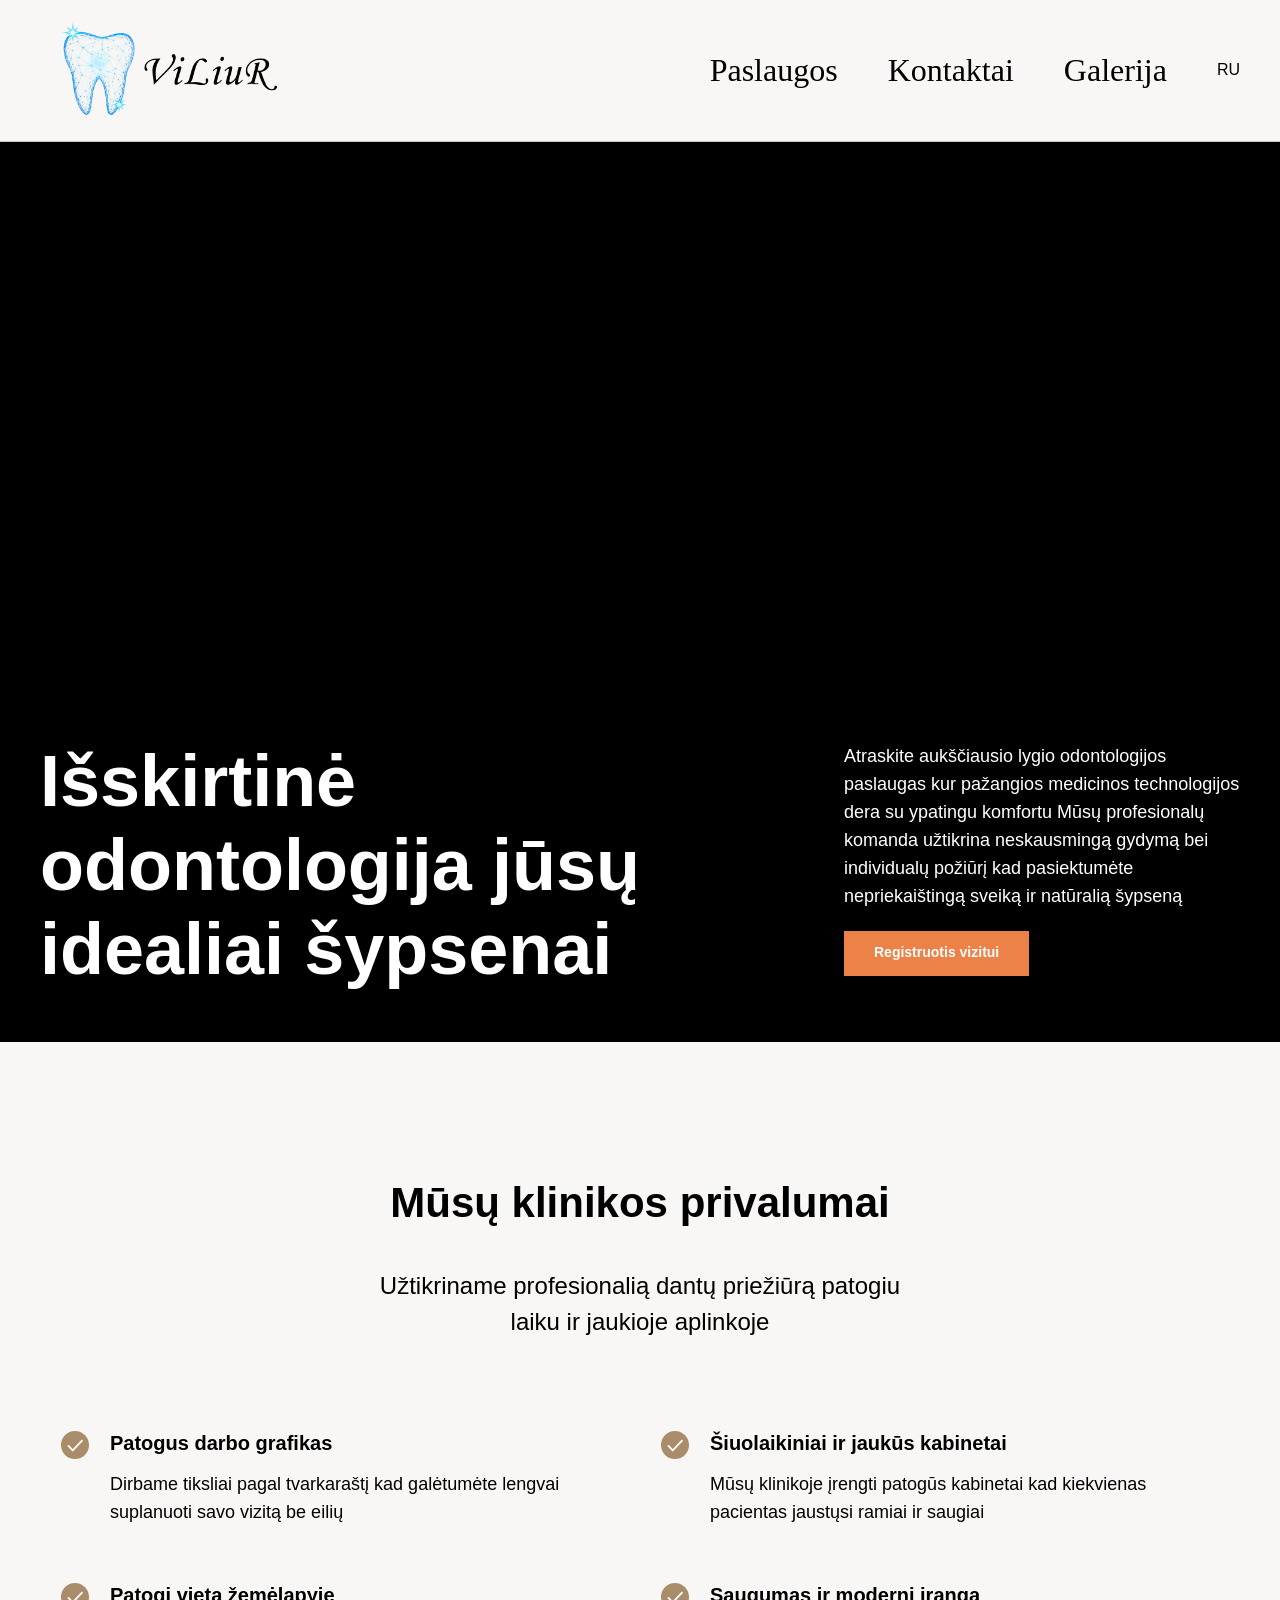
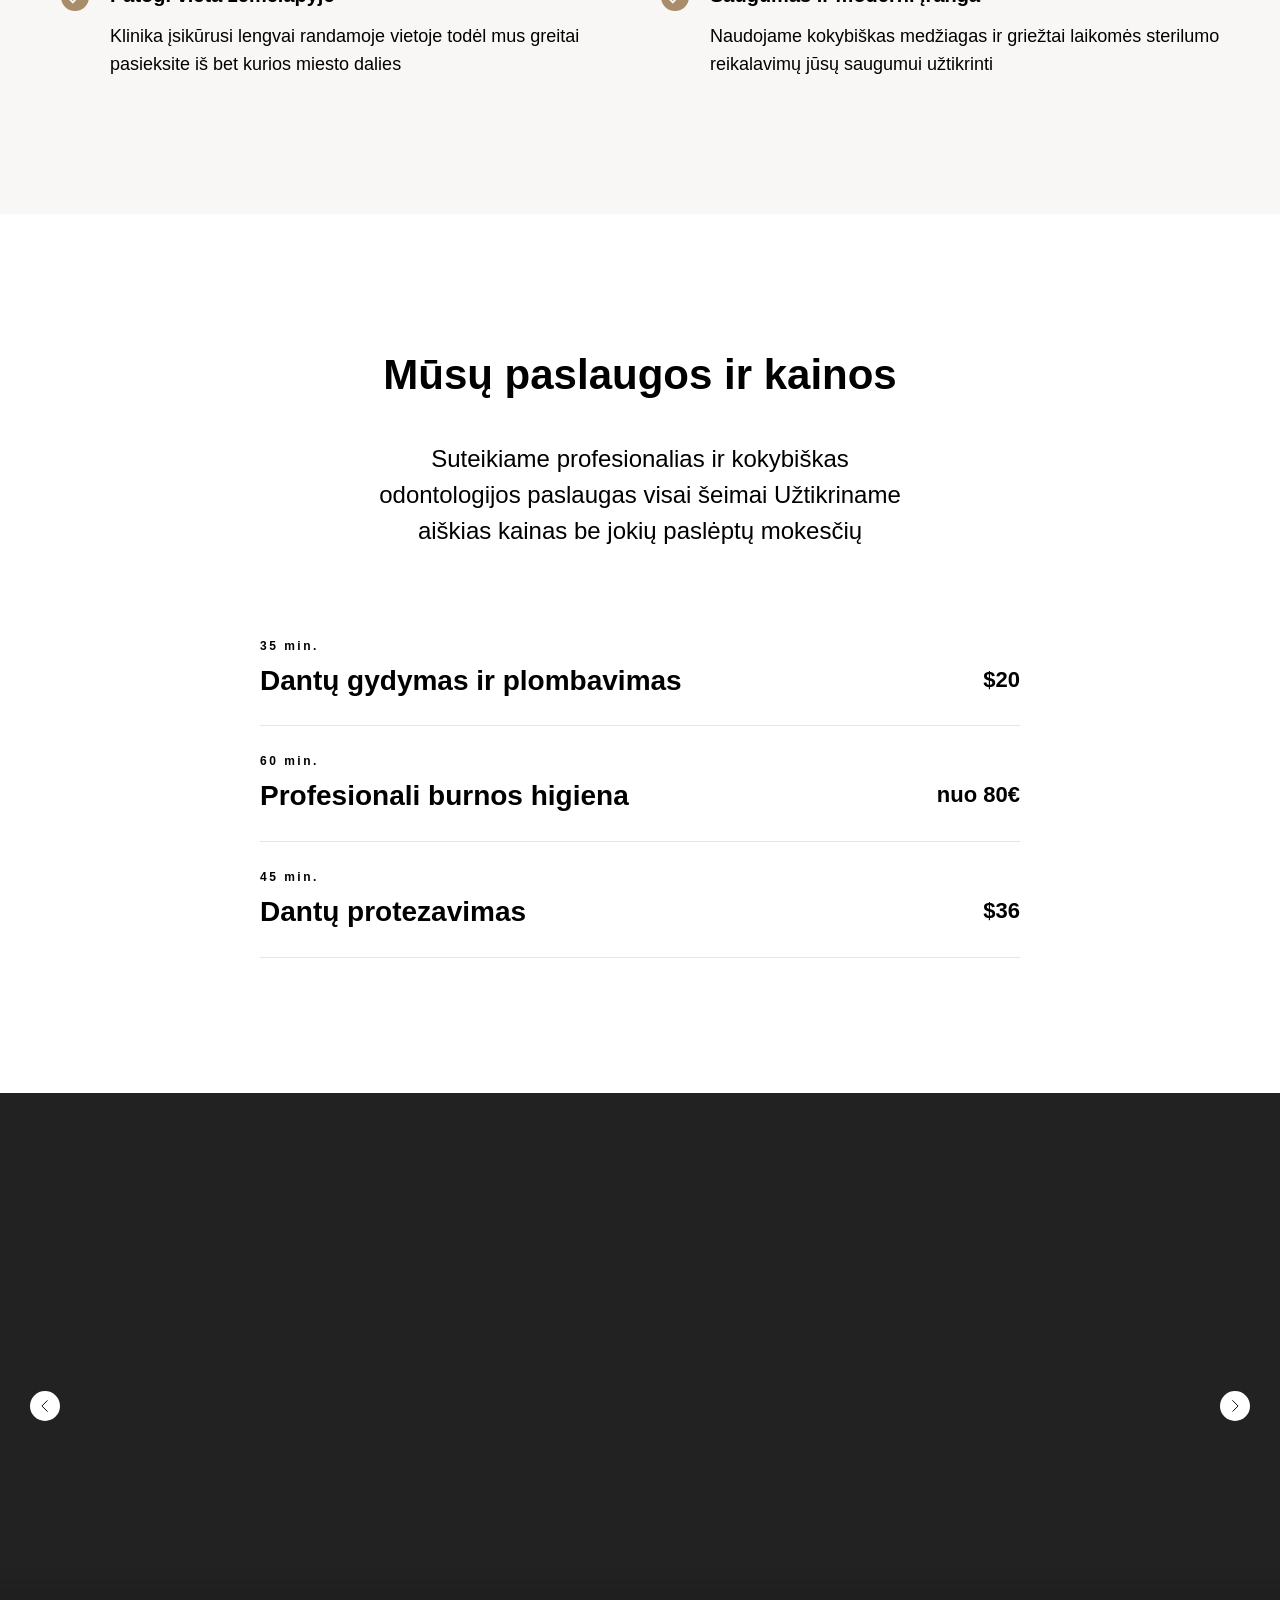
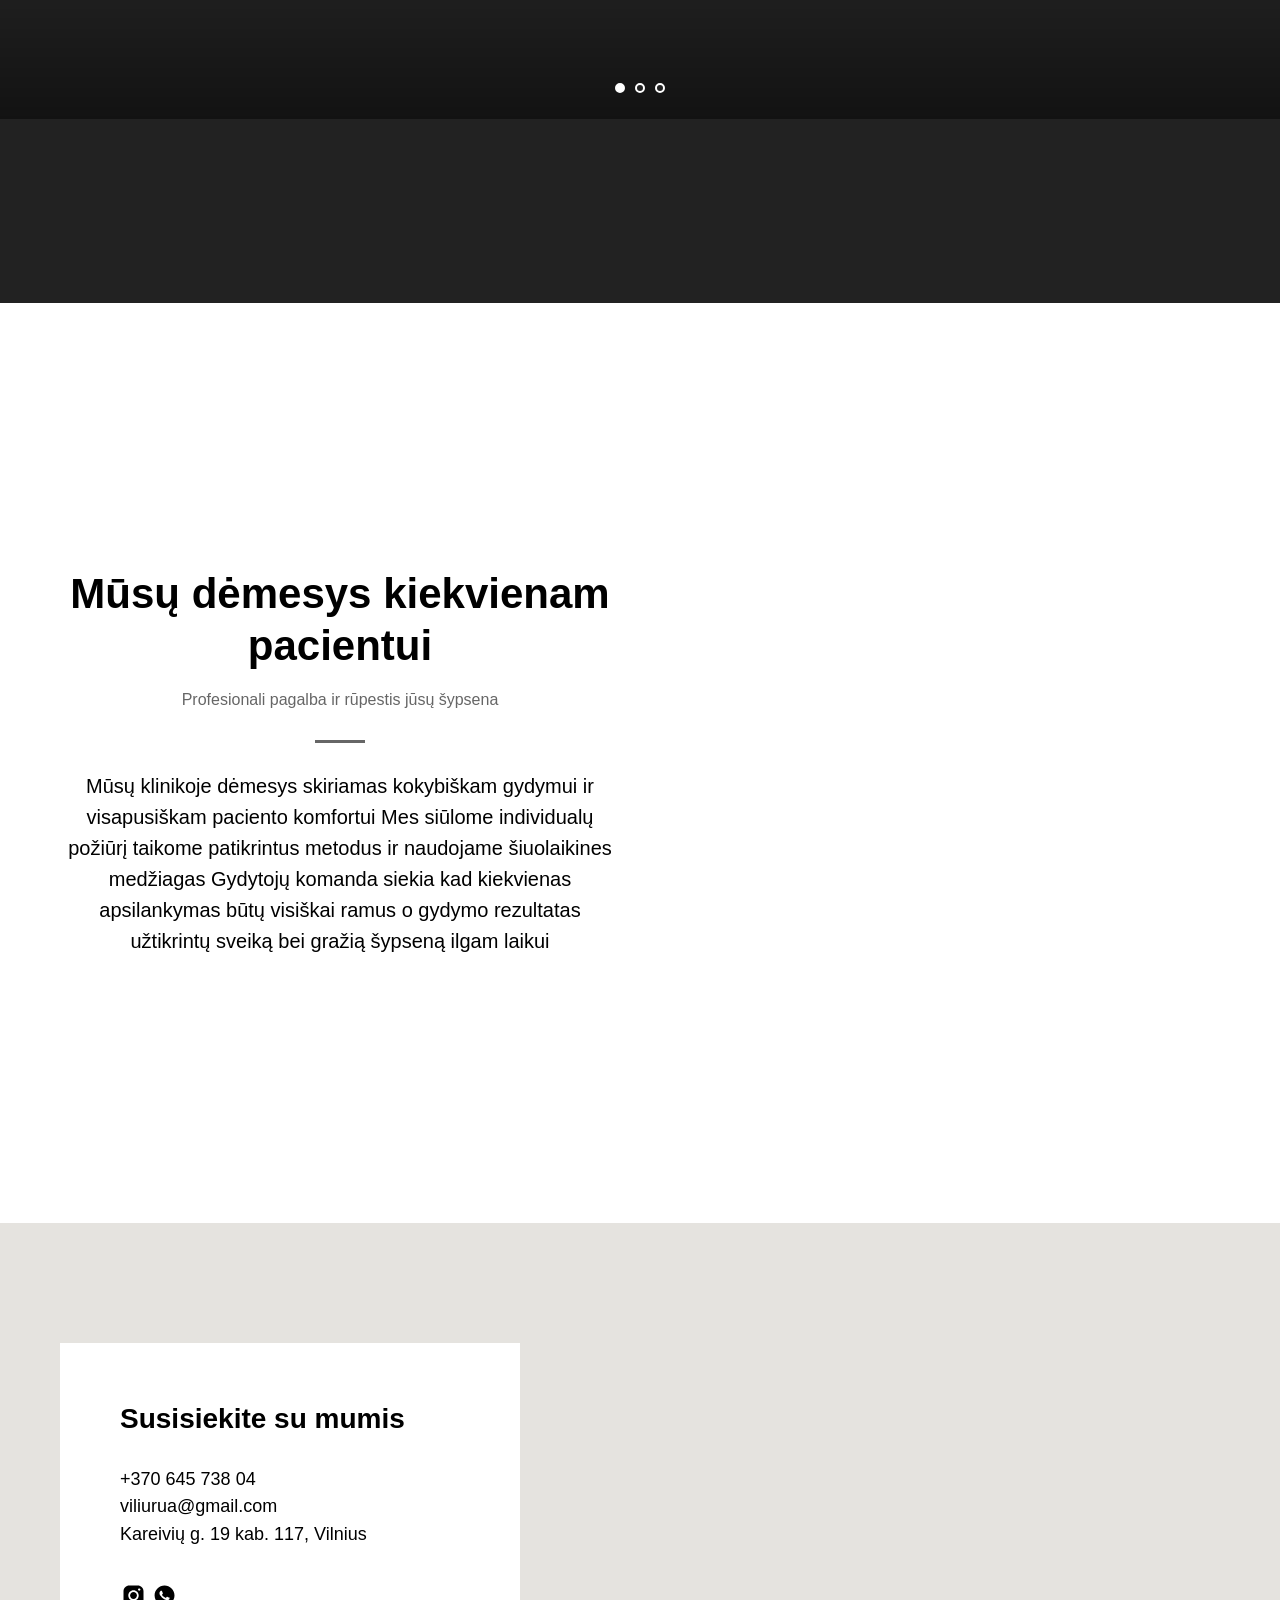
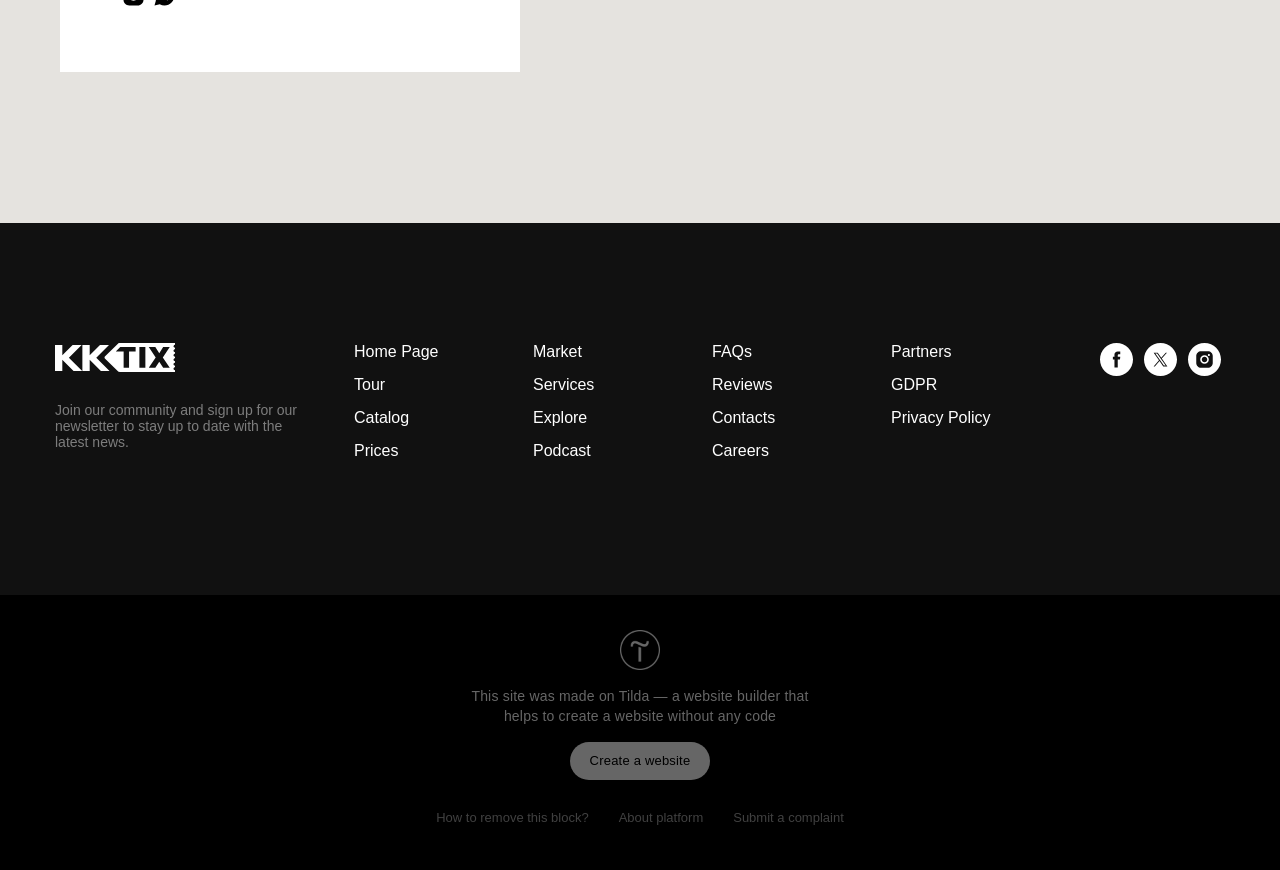
==== index.html @ a9cd9f1e "Add files via upload" ====
<!DOCTYPE html>
<!-- saved from url=(0037)https://rarely-cute-katydid.tilda.ws/ -->
<html><head><meta http-equiv="Content-Type" content="text/html; charset=UTF-8">   <meta name="viewport" content="width=device-width, initial-scale=1.0"> <!--metatextblock--> <title>ViLiuR</title> <meta property="og:url" content="https://rarely-cute-katydid.tilda.ws"> <meta property="og:title" content="ViLiuR"> <meta property="og:description" content=""> <meta property="og:type" content="website"> <meta property="og:image" content="https://thb.tildacdn.ink/tild3638-3364-4638-b334-663330336534/-/resize/504x/ChatGPT_Image_Aug_17.png"> <link rel="canonical" href="https://rarely-cute-katydid.tilda.ws/"> <!--/metatextblock--> <meta name="format-detection" content="telephone=no"> <meta http-equiv="x-dns-prefetch-control" content="on"> <link rel="dns-prefetch" href="https://ws.tildacdn.com/"> <link rel="dns-prefetch" href="https://static.tildacdn.ink/"> <meta name="robots" content="nofollow"> <!--favicons--> <link rel="shortcut icon" href="https://static.tildacdn.ink/img/tildafavicon.ico" type="image/x-icon"> <!--/favicons--> <!-- Assets --> <script type="text/javascript" async="" id="tildastatscript" src="./ViLiuR_files/tilda-stat-1.0.min.js.download"></script><script src="./ViLiuR_files/tilda-fallback-1.0.min.js.download" async="" charset="utf-8"></script> <link rel="stylesheet" href="./ViLiuR_files/tilda-grid-3.0.min.css" type="text/css" media="all" onerror="this.loaderr='y';"> <link rel="stylesheet" href="./ViLiuR_files/tilda-blocks-page192633003.min.css" type="text/css" media="all" onerror="this.loaderr='y';"> <link rel="preconnect" href="https://fonts.gstatic.com/"> <link href="./ViLiuR_files/css2" rel="stylesheet"> <link rel="stylesheet" href="./ViLiuR_files/tilda-menusub-1.1.min.css" type="text/css" media="all" onerror="this.loaderr='y';"> <link rel="stylesheet" href="./ViLiuR_files/tilda-menu-widgeticons-1.0.min.css" type="text/css" media="all" onerror="this.loaderr='y';"> <link rel="stylesheet" href="./ViLiuR_files/tilda-menu-burger-1.0.min.css" type="text/css" media="all" onerror="this.loaderr='y';"> <link rel="stylesheet" href="./ViLiuR_files/tilda-cover-1.0.min.css" type="text/css" media="all" onerror="this.loaderr='y';"> <link rel="stylesheet" href="./ViLiuR_files/tilda-slds-1.4.min.css" type="text/css" media="all" onload="this.media='all';" onerror="this.loaderr='y';"> <noscript><link rel="stylesheet" href="https://static.tildacdn.ink/css/tilda-slds-1.4.min.css" type="text/css" media="all" /></noscript> <script nomodule="" src="./ViLiuR_files/tilda-polyfill-1.0.min.js.download" charset="utf-8"></script> <script type="text/javascript">function t_onReady(func) {if(document.readyState!='loading') {func();} else {document.addEventListener('DOMContentLoaded',func);}}
function t_onFuncLoad(funcName,okFunc,time) {if(typeof window[funcName]==='function') {okFunc();} else {setTimeout(function() {t_onFuncLoad(funcName,okFunc,time);},(time||100));}}function t_throttle(fn,threshhold,scope) {return function() {fn.apply(scope||this,arguments);};}</script> <script src="./ViLiuR_files/tilda-scripts-3.0.min.js.download" charset="utf-8" defer="" onerror="this.loaderr='y';"></script> <script src="./ViLiuR_files/tilda-blocks-page192633003.min.js.download" charset="utf-8" async="" onerror="this.loaderr='y';"></script> <script src="./ViLiuR_files/tilda-lazyload-1.0.min.js.download" charset="utf-8" async="" onerror="this.loaderr='y';"></script> <script src="./ViLiuR_files/tilda-menusub-1.1.min.js.download" charset="utf-8" async="" onerror="this.loaderr='y';"></script> <script src="./ViLiuR_files/tilda-menu-1.1.min.js.download" charset="utf-8" async="" onerror="this.loaderr='y';"></script> <script src="./ViLiuR_files/tilda-menu-widgeticons-1.0.min.js.download" charset="utf-8" async="" onerror="this.loaderr='y';"></script> <script src="./ViLiuR_files/tilda-menu-burger-1.0.min.js.download" charset="utf-8" async="" onerror="this.loaderr='y';"></script> <script src="./ViLiuR_files/tilda-cover-1.0.min.js.download" charset="utf-8" async="" onerror="this.loaderr='y';"></script> <script src="./ViLiuR_files/tilda-paint-icons.min.js.download" charset="utf-8" async="" onerror="this.loaderr='y';"></script> <script src="./ViLiuR_files/tilda-slds-1.4.min.js.download" charset="utf-8" async="" onerror="this.loaderr='y';"></script> <script src="./ViLiuR_files/hammer.min.js.download" charset="utf-8" async="" onerror="this.loaderr='y';"></script> <script src="./ViLiuR_files/tilda-map-1.0.min.js.download" charset="utf-8" async="" onerror="this.loaderr='y';"></script> <script src="./ViLiuR_files/tilda-events-1.0.min.js.download" charset="utf-8" async="" onerror="this.loaderr='y';"></script> <script type="text/javascript">window.dataLayer=window.dataLayer||[];</script> <script type="text/javascript">(function() {var ttt='cebo';var tt='oog';var re=new RegExp("bot|g" + tt + "le|yandex|baidu|bing|msn|duckduckbot|teoma|slurp|crawler|spider|robot|crawling|fa" + ttt + "ok","i");if((re.test(navigator.userAgent))===false&&typeof(sessionStorage)!='undefined'&&sessionStorage.getItem('visited')!=='y'&&document.visibilityState){var style=document.createElement('style');style.type='text/css';style.innerHTML='@media screen and (min-width: 980px) {.t-records {opacity: 0;}.t-records_animated {-webkit-transition: opacity ease-in-out .2s;-moz-transition: opacity ease-in-out .2s;-o-transition: opacity ease-in-out .2s;transition: opacity ease-in-out .2s;}.t-records.t-records_visible {opacity: 1;}}';document.getElementsByTagName('head')[0].appendChild(style);function t_setvisRecs(){var alr=document.querySelectorAll('.t-records');Array.prototype.forEach.call(alr,function(el) {el.classList.add("t-records_animated");});setTimeout(function() {Array.prototype.forEach.call(alr,function(el) {el.classList.add("t-records_visible");});sessionStorage.setItem("visited","y");},400);}
document.addEventListener('DOMContentLoaded',t_setvisRecs);}})();</script><style type="text/css">@media screen and (min-width: 980px) {.t-records {opacity: 0;}.t-records_animated {-webkit-transition: opacity ease-in-out .2s;-moz-transition: opacity ease-in-out .2s;-o-transition: opacity ease-in-out .2s;transition: opacity ease-in-out .2s;}.t-records.t-records_visible {opacity: 1;}}</style><script src="chrome-extension://liecbddmkiiihnedobmlmillhodjkdmb/js/recordConsoleEvents.js"></script></head> <body class="t-body" style="margin:0;"> <!--allrecords--> <div id="allrecords" class="t-records t-records_animated t-records_visible" data-hook="blocks-collection-content-node" data-tilda-project-id="32327703" data-tilda-page-id="192633003" data-tilda-formskey="121eebb8fd84c9178274ac1432327703" data-tilda-cookie="no" data-tilda-lazy="yes" data-tilda-root-zone="one" data-tilda-project-country="LT"> <div id="rec3087381003" class="r t-rec" style="background-color: rgb(249, 247, 245); opacity: 1;" data-record-type="1367" data-bg-color="#f9f7f5" data-parenttplid="1272" data-animationappear="off"> <!-- T1272 --> <div id="nav3087381003marker"></div> <div class="t1272" data-menu="yes" data-menu-widgeticons-hide="yes"> <div class="t-menu-base__mobile-menu tmenu-mobile"> <div class="tmenu-mobile__container tmenu-mobile__container_right tmenu-mobile__container_logoleft"> <div class="t-menu-base__logowrapper t-menu-base__logowrapper_left t-menu-base__logowrapper_both t-menu-base__logowrapper_mobile"> <div class="t-menu-base__logo"> <img class="t-menu-base__imglogo t-menu-base__imglogomobile" src="./ViLiuR_files/ChatGPT_Image_Aug_17.png" imgfield="img" alt=""> </div> </div> <style>#rec3087381003 .t-menu-base__imglogo{max-width:250px;width:250px;}</style> <button type="button" aria-expanded="false" aria-label="Navigation menu" class="t-menu-burger t-menuburger t-menu-base__burger_mlauto"> <div class="t-menu-burger__icon t-menu-burger__icon_first t-menu-burger__icon_small"> <span style="background-color: #000000;"></span> <span style="background-color: #000000;"></span> <span style="background-color: #000000;"></span> <span style="background-color: #000000;"></span> </div> </button> <style>#rec3087381003 .t-menu-burger__text{color:#000000;}</style> </div> </div> <style>.tmenu-mobile{background-color:#111;display:none;width:100%;top:0;z-index:990;}.tmenu-mobile_positionfixed{position:fixed;}.tmenu-mobile__text{color:#000;}.tmenu-mobile__container{min-height:64px;padding:20px;position:relative;box-sizing:border-box;display:flex;justify-content:space-between;align-items:center;}.tmenu-mobile__list{display:block;}.tmenu-mobile__container_logocenter>.t-menu-base__logowrapper,.tmenu-mobile__container_logocenter>.tmenu-mobile__text{position:absolute;left:50%;transform:translateX(-50%);}.tmenu-mobile__burgerlogo{display:inline-block;font-size:24px;font-weight:400;white-space:nowrap;vertical-align:middle;}@media screen and (max-width:960px){.tmenu-mobile__menucontent_hidden{display:none;height:auto;}.tmenu-mobile{display:block;}}@media screen and (max-width:960px){#rec3087381003 .tmenu-mobile{background-color:#f9f7f5;}}</style> <style>#rec3087381003 .tmenu-mobile__burgerlogo a{color:#000000;}</style> <style>#rec3087381003 .tmenu-mobile__burgerlogo__title{color:#000000;}</style> <div id="nav3087381003" class="t-menu-base t-menu-base_positionstatic
tmenu-mobile__menucontent_hidden t-menu-base_mobile-center
t-menu-base__burgermenu__default" data-navmarker="nav3087381003marker" data-appearoffset="" data-bgopacity-two="1" data-menu="yes" data-bgcolor-hex="" data-bgcolor-rgba="" data-bgopacity="1" data-menushadow="" data-menushadow-css=""> <div class="t-menu-base__maincontainer
t-menu-base__maincontainer_100 t-menu-base__maincontainer_100-40 t-menu-base__maincontainer_logoleft "> <div class="t-menu-base__logowrapper t-menu-base__logowrapper_left t-menu-base__logowrapper_both"> <div class="t-menu-base__logo"> <img class="t-menu-base__imglogo t-menu-base__imglogomobile" src="./ViLiuR_files/ChatGPT_Image_Aug_17.png" imgfield="img" alt=""> </div> </div> <style>#rec3087381003 .t-menu-base__imglogo{max-width:250px;width:250px;}</style> <div class="t-menu-base__leftwrapper t-menu-base__wrapper t-menu-base__leftwrapper_right" style=""> <ul role="list" class="t-menu-base__list t-menu__list "> <li class="t-menu-base__list-item"> <div class="t-menu__link-wrapper" data-menu-submenu-hook=""> <a class="t-menu__link-item" href="https://rarely-cute-katydid.tilda.ws/#rec3087381303" data-menu-item-number="1">Paslaugos</a> </div> </li> <li class="t-menu-base__list-item"> <div class="t-menu__link-wrapper" data-menu-submenu-hook=""> <a class="t-menu__link-item" href="https://rarely-cute-katydid.tilda.ws/#rec3118853903" data-menu-item-number="2">Kontaktai</a> </div> </li> <li class="t-menu-base__list-item"> <div class="t-menu__link-wrapper" data-menu-submenu-hook=""> <a class="t-menu__link-item" href="https://rarely-cute-katydid.tilda.ws/#rec3087679803" data-menu-item-number="3">Galerija</a> </div> </li> </ul> </div> <div class="t-menu-base__rightwrapper t-menu-base__wrapper" style=""> <div class="t-menu-base__additionalwrapper"> <div class="t-menu-base__langs-wrapper"> <ul class="t-menu-base__langs t-menu-base__langs_flex"> <li class="t-menu-base__langs-item"> <a style="" href="https://rarely-cute-katydid.tilda.ws/ru/"> <span class="t-menu-base__lang-code" title="Russian">RU</span> </a> </li> </ul> </div> <style>#rec3087381003 .t-menu-base__langs.t-menu-base__langs_dropdown .t-menu-base__langs-item a{color:#000000 !important;}#rec3087381003 .t-menu-base__langs.t-menu-base__langs_dropdown .t-menu-base__langs-item a.t-active{color:#000000 !important;}</style> </div> </div> </div> </div> </div> <script>t_onReady(function() {t_onFuncLoad('t_menuBase__interactFromKeyboard',function() {t_menuBase__interactFromKeyboard('3087381003');});t_onFuncLoad('t1272_init',function() {t1272_init('3087381003');});t_onFuncLoad('t_menuBase__setBGcolor',function() {t_menuBase__setBGcolor('3087381003','.t-menu-base, .t-menu-base__maincontainer');window.addEventListener('resize',t_throttle(function() {t_menuBase__setBGcolor('3087381003','.t-menu-base, .t-menu-base__maincontainer');}));});});t_onReady(function() {t_onFuncLoad('t1272_createMobileMenu',function() {t1272_createMobileMenu('3087381003');});});t_onReady(function() {t_onFuncLoad('t_menuBase__highlightActiveLinks',function() {t_menuBase__highlightActiveLinks('.t-menu-base__list-item a');});});t_onReady(function(){var rec=document.querySelector('#rec3087381003');if(!rec) return
rec.setAttribute('data-animationappear','off');rec.style.opacity=1;});</script> <style>#rec3087381003 .t-menu__link-item{-webkit-transition:color 0.3s ease-in-out,opacity 0.3s ease-in-out;transition:color 0.3s ease-in-out,opacity 0.3s ease-in-out;}#rec3087381003 .t-menu__link-item.t-active:not(.t978__menu-link){color:#ff4343 !important;}@supports (overflow:-webkit-marquee) and (justify-content:inherit){#rec3087381003 .t-menu__link-item,#rec3087381003 .t-menu__link-item.t-active{opacity:1 !important;}}</style> <style>#rec3087381003 .t-menu-base__textlogo{color:#000000;}#rec3087381003 a.t-menu__link-item{font-size:32px;color:#000000;font-family:'Georgia';}#rec3087381003 .t-menu-base__langs_flex .t-menu-base__langs-item a{text-transform:uppercase;}#rec3087381003 .t-menu-base__langs-button{text-transform:uppercase;}</style> <style>#rec3087381003 .t-menu-base__maincontainer{}#rec3087381003 .t-menuwidgeticons__icon{background-color:;}#rec3087381003 .t-menu-base{}#rec3087381003 .t-menu-base__list{gap:10px 50px;}#rec3087381003 .t-menu-base,#rec3087381003 .t-menu-base__mobile-menu{border-bottom:1px solid rgba(0,0,0,0.20);}#rec3087381003 .t-menu-base{background-color:rgba();}#rec3087381003 .t-menusub__menu--fullscreen{background-color:rgba(249,247,245,1) !important;}@media screen and (max-width:960px){#rec3087381003 .t-menu-base{position:static;}#rec3087381003 .t-menu-base__maincontainer{background-color:#f9f7f5 !important;}#rec3087381003 .t-menu-base__burgermenu__fullscreen .t-menu-base__maincontainer{padding-top:calc(64px + 0px + 40px);}.t1272__body_menushowed #rec3087381003 .t-menu-base__overlay{-webkit-backdrop-filter:blur(0);backdrop-filter:blur(0);background-color:rgba(0,0,0,0.6) !important;}#rec3087381003 .t-menu-base.t-menu-base__burgermenu__fullwidth{background-color:rgba(0,0,0,0.6) !important;}#rec3087381003 .t-menu-base__burgermenu__sidebar{}#rec3087381003 .t-menu-base__maincontainer.t-menu-base__burgermenu__fullscreen,#rec3087381003 .t-menu-base__maincontainer.t-menu-base__burgermenu__sidebar{}#rec3087381003 .t-menu-base{right:0;}#rec3087381003 .t-menu-base__burgermenu,#rec3087381003 .t-menu-base__burgermenu__close-button{background-color:#f9f7f5 !important;}}</style> </div> <div id="rec3087381103" class="r t-rec t-rec_pb_0 r_showed r_anim" style="padding-bottom:0px; " data-record-type="1120"> <!-- cover --> <div class="t-cover" id="recorddiv3087381103" bgimgfield="img" style="height: 695px;"> <div class="t-cover__carrier loaded" id="coverCarry3087381103" data-content-cover-id="3087381103" data-content-cover-bg="https://static.tildacdn.ink/tild3163-3861-4162-b536-633465303263/pexels-gustavo-fring.jpg" data-display-changed="true" data-content-cover-height="100vh" data-content-cover-parallax="" data-content-use-image-for-mobile-cover="" style="height: 695px; background-attachment: scroll; background-image: url(&quot;https://optim.tildacdn.ink/tild3163-3861-4162-b536-633465303263/-/format/webp/pexels-gustavo-fring.jpg.webp&quot;);" itemscope="" itemtype="http://schema.org/ImageObject" data-content-cover-updated-height="695px"><meta itemprop="image" content="https://static.tildacdn.ink/tild3163-3861-4162-b536-633465303263/pexels-gustavo-fring.jpg"></div> <div class="t-cover__filter" style="height: 695px; background-image: linear-gradient(rgba(0, 0, 0, 0.3), rgba(0, 0, 0, 0.8));"></div> <div class="t1120"> <div class="t-container_100"> <div class="t-width t-width_100"> <div class="t1120__wrapper t-cover__wrapper" style="height: 695px;"> <div class="t1120__content t1120__content_bottom" data-hook-content="covercontent"> <div class="t1120__col-left"> <div class="t1120__title t-title t-title_xl" field="title">
Išskirtinė odontologija jūsų idealiai šypsenai
</div> </div> <div class="t1120__col-right"> <div class="t1120__descr t-descr t-descr_sm" field="descr">
Atraskite aukščiausio lygio odontologijos paslaugas kur pažangios medicinos technologijos dera su ypatingu komfortu Mūsų profesionalų komanda užtikrina neskausmingą gydymą bei individualų požiūrį kad pasiektumėte nepriekaištingą sveiką ir natūralią šypseną
</div> <div class="t1120__buttons"> <a class="t-btn t-btnflex t-btnflex_type_button t-btnflex_sm" href="https://wa.me/37064573804"><span class="t-btnflex__text">Registruotis vizitui</span> <style>#rec3087381103 .t-btnflex.t-btnflex_type_button{color:#ffffff;background-color:#ec8247;--border-width:0px;border-style:none !important;box-shadow:none !important;transition-duration:0.2s;transition-property:background-color,color,border-color,box-shadow,opacity,transform,gap;transition-timing-function:ease-in-out;}</style></a> </div> </div> </div> </div> </div> </div> </div> </div> </div> <div id="rec3087381203" class="r t-rec t-rec_pt_135 t-rec_pt-res-480_90 t-rec_pb_135 t-rec_pb-res-480_90" style="padding-top:135px;padding-bottom:135px;background-color:#f9f7f5; " data-animationappear="off" data-record-type="820" data-bg-color="#f9f7f5"> <!-- t820 --> <div class="t820"> <div class="t-section__container t-container t-container_flex js-block-header"> <div class="t-col t-col_12 "> <div class="js-block-header-title t-section__title t-title t-title_xs t-align_center t-margin_auto" data-editable="true" field="btitle">
Mūsų klinikos privalumai
</div> <div class="js-block-header-descr t-section__descr t-descr t-descr_xl t-align_center t-margin_auto" data-editable="true" field="bdescr">
Užtikriname profesionalią dantų priežiūrą patogiu laiku ir jaukioje aplinkoje
</div> </div> </div> <style>.t-section__title,.t-section__descr{overflow-wrap:break-word;}.t-section__descr{max-width:560px;}#rec3087381203 .t-section__title{margin-bottom:40px;}#rec3087381203 .t-section__descr{margin-bottom:90px;}#rec3087381203 .t-section__container:not(:has(.t-section__descr)) .t-section__title{margin-bottom:90px;}@media screen and (max-width:960px){#rec3087381203 .t-section__title{margin-bottom:20px;}#rec3087381203 .t-section__descr{margin-bottom:45px;}#rec3087381203 .t-section__container:not(:has(.t-section__descr)) .t-section__title{margin-bottom:45px;}}</style> <style>#rec3087381203 .t-section__title{color:#000000;}#rec3087381203 .t-section__descr{color:#000000;}</style> <ul role="list" class="t820__container t-container"> <li class="t-col t-col_6 t820__col_first t-item t-list__item"> <div class="t-cell t-valign_top"> <div class="t820__bgimg t-bgimg" imgfield="li_img__5477369133600" style="width: 30px; height: 30px; background-image: url(&quot;[data-uri]&quot;);" itemscope="" itemtype="http://schema.org/ImageObject"> <meta itemprop="image" content="https://static.tildacdn.ink/lib/icons/bullets/check5.svg"> </div> </div> <div class="t820__textwrapper t-cell t-valign_top"> <div class="t-name t-name_md t820__bottommargin" field="li_title__5477369133600">Patogus darbo grafikas</div> <div class="t-descr t-descr_sm" field="li_descr__5477369133600">Dirbame tiksliai pagal tvarkaraštį kad galėtumėte lengvai suplanuoti savo vizitą be eilių</div> </div> </li> <li class="t-col t-col_6 t-item t-list__item"> <div class="t-cell t-valign_top"> <div class="t820__bgimg t-bgimg" imgfield="li_img__5477369133601" style="width: 30px; height: 30px; background-image: url(&quot;[data-uri]&quot;);" itemscope="" itemtype="http://schema.org/ImageObject"> <meta itemprop="image" content="https://static.tildacdn.ink/lib/icons/bullets/check5.svg"> </div> </div> <div class="t820__textwrapper t-cell t-valign_top"> <div class="t-name t-name_md t820__bottommargin" field="li_title__5477369133601">Šiuolaikiniai ir jaukūs kabinetai</div> <div class="t-descr t-descr_sm" field="li_descr__5477369133601">Mūsų klinikoje įrengti patogūs kabinetai kad kiekvienas pacientas jaustųsi ramiai ir saugiai</div> </div> </li> <li class="t-col t-col_6 t-item t-list__item"> <div class="t-cell t-valign_top"> <div class="t820__bgimg t-bgimg" imgfield="li_img__5477369133602" style="width: 30px; height: 30px; background-image: url(&quot;[data-uri]&quot;);" itemscope="" itemtype="http://schema.org/ImageObject"> <meta itemprop="image" content="https://static.tildacdn.ink/lib/icons/bullets/check5.svg"> </div> </div> <div class="t820__textwrapper t-cell t-valign_top"> <div class="t-name t-name_md t820__bottommargin" field="li_title__5477369133602">Patogi vieta žemėlapyje</div> <div class="t-descr t-descr_sm" field="li_descr__5477369133602">Klinika įsikūrusi lengvai randamoje vietoje todėl mus greitai pasieksite iš bet kurios miesto dalies</div> </div> </li> <li class="t-col t-col_6 t-item t-list__item"> <div class="t-cell t-valign_top"> <div class="t820__bgimg t-bgimg" imgfield="li_img__5477369133603" style="width: 30px; height: 30px; background-image: url(&quot;[data-uri]&quot;);" itemscope="" itemtype="http://schema.org/ImageObject"> <meta itemprop="image" content="https://static.tildacdn.ink/lib/icons/bullets/check5.svg"> </div> </div> <div class="t820__textwrapper t-cell t-valign_top"> <div class="t-name t-name_md t820__bottommargin" field="li_title__5477369133603">Saugumas ir moderni įranga</div> <div class="t-descr t-descr_sm" field="li_descr__5477369133603">Naudojame kokybiškas medžiagas ir griežtai laikomės sterilumo reikalavimų jūsų saugumui užtikrinti</div> </div> </li> </ul> </div> <script>t_onReady(function() {t_onFuncLoad('t__paintIcons',function() {t__paintIcons('3087381203','.t820__img, .t820__bgimg');});});</script> <style>#rec3087381203 .t820__textwrapper .t-name{color:#000000;}#rec3087381203 .t820__textwrapper .t-descr{color:#000000;}</style> </div> <div id="rec3087381303" class="r t-rec t-rec_pt_135 t-rec_pb_135" style="padding-top:135px;padding-bottom:135px; " data-animationappear="off" data-record-type="792"> <!-- T792 --> <div class="t792"> <div class="t-section__container t-container t-container_flex js-block-header"> <div class="t-col t-col_12 "> <div class="js-block-header-title t-section__title t-title t-title_xs t-align_center t-margin_auto" data-editable="true" field="btitle">
Mūsų paslaugos ir kainos
</div> <div class="js-block-header-descr t-section__descr t-descr t-descr_xl t-align_center t-margin_auto" data-editable="true" field="bdescr">
Suteikiame profesionalias ir kokybiškas odontologijos paslaugas visai šeimai Užtikriname aiškias kainas be jokių paslėptų mokesčių
</div> </div> </div> <style>.t-section__title,.t-section__descr{overflow-wrap:break-word;}.t-section__descr{max-width:560px;}#rec3087381303 .t-section__title{margin-bottom:40px;}#rec3087381303 .t-section__descr{margin-bottom:90px;}#rec3087381303 .t-section__container:not(:has(.t-section__descr)) .t-section__title{margin-bottom:90px;}@media screen and (max-width:960px){#rec3087381303 .t-section__title{margin-bottom:20px;}#rec3087381303 .t-section__descr{margin-bottom:45px;}#rec3087381303 .t-section__container:not(:has(.t-section__descr)) .t-section__title{margin-bottom:45px;}}</style> <div class="t-container"> <div class="t792__col t-col t-col_8 t-prefix_2"> <div class="t792__wrapper"> <div class="t792__uptitle t-uptitle t-uptitle_xs" field="li_uptitle__2277133932380">35 min.<br></div> <div class="t792__text-wrapper t-valign_top"> <div class="t792__title t-heading t-heading_sm" field="li_title__2277133932380">Dantų gydymas ir plombavimas</div> </div> <div class="t792__price-wrapper t-valign_top"> <div class="t792__price t-name t-name_lg" field="li_text__2277133932380">$20</div> </div> </div> <div class="t-divider t792__line" style="margin-top: 28px; "></div> </div> <div class="t792__col t-col t-col_8 t-prefix_2"> <div class="t792__wrapper"> <div class="t792__uptitle t-uptitle t-uptitle_xs" field="li_uptitle__8287133932381">60 min.</div> <div class="t792__text-wrapper t-valign_top"> <div class="t792__title t-heading t-heading_sm" field="li_title__8287133932381">Profesionali burnos higiena</div> </div> <div class="t792__price-wrapper t-valign_top"> <div class="t792__price t-name t-name_lg" field="li_text__8287133932381">nuo 80€</div> </div> </div> <div class="t-divider t792__line" style="margin-top: 28px; "></div> </div> <div class="t792__col t-col t-col_8 t-prefix_2"> <div class="t792__wrapper"> <div class="t792__uptitle t-uptitle t-uptitle_xs" field="li_uptitle__1786989698638">45 min.</div> <div class="t792__text-wrapper t-valign_top"> <div class="t792__title t-heading t-heading_sm" field="li_title__1786989698638">Dantų protezavimas</div> </div> <div class="t792__price-wrapper t-valign_top"> <div class="t792__price t-name t-name_lg" field="li_text__1786989698638">$36</div> </div> </div> <div class="t-divider t792__line" style="margin-top: 28px; "></div> </div> </div> </div> </div> <div id="rec3087679803" class="r t-rec" style="background-color:#222222; " data-animationappear="off" data-record-type="675" data-bg-color="#222222"> <!-- t675 --> <div class="t675 " style="height:90vh;"> <div class="t-slds"> <div class="t-container_100 t-slds__main" style="touch-action: pan-y; -webkit-user-drag: none; -webkit-tap-highlight-color: rgba(0, 0, 0, 0);"> <div class="t-slds__container"> <ul class="t-slds__arrow_container"> <li class="t-slds__arrow_wrapper t-slds__arrow_wrapper-left" data-slide-direction="left" style="height: 626px;"> <button type="button" class="t-slds__arrow t-slds__arrow-left t-slds__arrow-withbg" aria-controls="carousel_3087679803" aria-disabled="false" aria-label="Previous slide" style="width: 30px; height: 30px; background-color: rgb(255, 255, 255); margin-top: 0px;"> <div class="t-slds__arrow_body t-slds__arrow_body-left" style="width: 7px;"> <svg role="presentation" focusable="false" style="display: block" viewBox="0 0 7.3 13" xmlns="http://www.w3.org/2000/svg" xmlns:xlink="http://www.w3.org/1999/xlink"> <polyline fill="none" stroke="#000000" stroke-linejoin="butt" stroke-linecap="butt" stroke-width="1" points="0.5,0.5 6.5,6.5 0.5,12.5"></polyline> </svg> </div> </button> </li> <li class="t-slds__arrow_wrapper t-slds__arrow_wrapper-right" data-slide-direction="right" style="height: 626px;"> <button type="button" class="t-slds__arrow t-slds__arrow-right t-slds__arrow-withbg" aria-controls="carousel_3087679803" aria-disabled="false" aria-label="Next slide" style="width: 30px; height: 30px; background-color: rgb(255, 255, 255); margin-top: 0px;"> <div class="t-slds__arrow_body t-slds__arrow_body-right" style="width: 7px;"> <svg role="presentation" focusable="false" style="display: block" viewBox="0 0 7.3 13" xmlns="http://www.w3.org/2000/svg" xmlns:xlink="http://www.w3.org/1999/xlink"> <polyline fill="none" stroke="#000000" stroke-linejoin="butt" stroke-linecap="butt" stroke-width="1" points="0.5,0.5 6.5,6.5 0.5,12.5"></polyline> </svg> </div> </button> </li> </ul> <div class="t-slds__items-wrapper t-slds_animated-none" id="carousel_3087679803" data-slider-transition="300" data-slider-correct-height="true" data-auto-correct-mobile-width="false" aria-roledescription="carousel" aria-live="off" data-slider-initialized="true" data-slider-totalslides="3" data-slider-pos="1" data-slider-cycle="" data-slider-animated="" data-swiper-initialized="true" data-slider-stopped="yes" style="width: 7605px; height: 626px; transform: translateX(-1521px);"> <div class="t-slds__item t-slds__item-loaded" data-slide-index="0" role="group" aria-roledescription="slide" aria-hidden="true" aria-label="3 of 3" itemscope="" itemtype="http://schema.org/ImageObject" style="width: 1521px;"> <meta itemprop="image" content="https://static.tildacdn.ink/tild3262-3864-4564-b864-373834336636/beverlynguyen39520.jpg"> <div class="t-slds__wrapper t-align_center t-slds__bgimg t-bgimg" data-original="https://static.tildacdn.ink/tild3262-3864-4564-b864-373834336636/beverlynguyen39520.jpg" style="height: 90vh;background-image: url('https://thb.tildacdn.ink/tild3262-3864-4564-b864-373834336636/-/resizeb/20x/beverlynguyen39520.jpg');"> <div class="t675__wrapper" style="background-image: linear-gradient(to bottom, rgba(0,0,0,0), rgba(0,0,0,1));"> <div class="t-container"> <div class="t675__textwrapper t-col t-col_6 t-prefix_3 t-align_center" style="margin-bottom: 69px;"> <div class="t675__title t-name t-name_sm" itemprop="name">Sahalie Falls, US</div> <div class="t675__descr t-descr t-descr_xs" itemprop="description">After the South Fork confluence, the main stem of the McKenzie River continues west through a narrow valley in the mountains, receiving the Blue River from the north at the community of Blue River.</div> </div> </div> </div> </div> </div><div class="t-slds__item t-slds__item_active t-slds__item-loaded" data-slide-index="1" role="group" aria-roledescription="slide" aria-hidden="false" aria-label="1 of 3" itemscope="" itemtype="http://schema.org/ImageObject" style="width: 1521px;"> <meta itemprop="image" content="https://static.tildacdn.ink/tild6338-3339-4638-b731-623366303239/kylecesmat211986.jpg"> <div class="t-slds__wrapper t-align_center t-slds__bgimg t-bgimg" data-original="https://static.tildacdn.ink/tild6338-3339-4638-b731-623366303239/kylecesmat211986.jpg" style="height: 90vh;background-image: url('https://thb.tildacdn.ink/tild6338-3339-4638-b731-623366303239/-/resizeb/20x/kylecesmat211986.jpg');"> <div class="t675__wrapper" style="background-image: linear-gradient(to bottom, rgba(0,0,0,0), rgba(0,0,0,1));"> <div class="t-container"> <div class="t675__textwrapper t-col t-col_6 t-prefix_3 t-align_center" style="margin-bottom: 69px;"> <div class="t675__title t-name t-name_sm" field="li_title__1492791605868" itemprop="name">Lago di Braies</div> <div class="t675__descr t-descr t-descr_xs" field="li_descr__1492791605868" itemprop="description">The lake lies at the foot of the rock wall of the Croda del Becco (ted. Seekofel , lad. Sass dla Porta 2,810 m) and is located within the natural park Fanes - Senes and Braies.</div> </div> </div> </div> </div> </div> <div class="t-slds__item t-slds__item-loaded" data-slide-index="2" role="group" aria-roledescription="slide" aria-hidden="true" aria-label="2 of 3" itemscope="" itemtype="http://schema.org/ImageObject" style="width: 1521px;"> <meta itemprop="image" content="https://static.tildacdn.ink/tild6632-3965-4661-a363-376661393133/lucabravo134059.jpg"> <div class="t-slds__wrapper t-align_center t-slds__bgimg t-bgimg" data-original="https://static.tildacdn.ink/tild6632-3965-4661-a363-376661393133/lucabravo134059.jpg" style="height: 90vh;background-image: url('https://thb.tildacdn.ink/tild6632-3965-4661-a363-376661393133/-/resizeb/20x/lucabravo134059.jpg');"> <div class="t675__wrapper" style="background-image: linear-gradient(to bottom, rgba(0,0,0,0), rgba(0,0,0,1));"> <div class="t-container"> <div class="t675__textwrapper t-col t-col_6 t-prefix_3 t-align_center" style="margin-bottom: 69px;"> <div class="t675__title t-name t-name_sm" field="li_title__1492791613439" itemprop="name">Stanley Park, Vancouver</div> <div class="t675__descr t-descr t-descr_xs" field="li_descr__1492791613439" itemprop="description">It is a 405-hectare public park that borders the downtown of Vancouver in British Columbia, Canada, and is almost entirely surrounded by waters of Vancouver Harbour and English Bay.</div> </div> </div> </div> </div> </div> <div class="t-slds__item t-slds__item-loaded" data-slide-index="3" role="group" aria-roledescription="slide" aria-hidden="true" aria-label="3 of 3" itemscope="" itemtype="http://schema.org/ImageObject" style="width: 1521px;"> <meta itemprop="image" content="https://static.tildacdn.ink/tild3262-3864-4564-b864-373834336636/beverlynguyen39520.jpg"> <div class="t-slds__wrapper t-align_center t-slds__bgimg t-bgimg" data-original="https://static.tildacdn.ink/tild3262-3864-4564-b864-373834336636/beverlynguyen39520.jpg" style="height: 90vh;background-image: url('https://thb.tildacdn.ink/tild3262-3864-4564-b864-373834336636/-/resizeb/20x/beverlynguyen39520.jpg');"> <div class="t675__wrapper" style="background-image: linear-gradient(to bottom, rgba(0,0,0,0), rgba(0,0,0,1));"> <div class="t-container"> <div class="t675__textwrapper t-col t-col_6 t-prefix_3 t-align_center" style="margin-bottom: 69px;"> <div class="t675__title t-name t-name_sm" field="li_title__1492791619387" itemprop="name">Sahalie Falls, US</div> <div class="t675__descr t-descr t-descr_xs" field="li_descr__1492791619387" itemprop="description">After the South Fork confluence, the main stem of the McKenzie River continues west through a narrow valley in the mountains, receiving the Blue River from the north at the community of Blue River.</div> </div> </div> </div> </div> </div><div class="t-slds__item" data-slide-index="4" role="group" aria-roledescription="slide" aria-hidden="true" aria-label="1 of 3" itemscope="" itemtype="http://schema.org/ImageObject" style="width: 1521px;"> <meta itemprop="image" content="https://static.tildacdn.ink/tild6338-3339-4638-b731-623366303239/kylecesmat211986.jpg"> <div class="t-slds__wrapper t-align_center t-slds__bgimg t-bgimg" data-original="https://static.tildacdn.ink/tild6338-3339-4638-b731-623366303239/kylecesmat211986.jpg" style="height: 90vh;background-image: url('https://thb.tildacdn.ink/tild6338-3339-4638-b731-623366303239/-/resizeb/20x/kylecesmat211986.jpg');"> <div class="t675__wrapper" style="background-image: linear-gradient(to bottom, rgba(0,0,0,0), rgba(0,0,0,1));"> <div class="t-container"> <div class="t675__textwrapper t-col t-col_6 t-prefix_3 t-align_center" style="margin-bottom: 69px;"> <div class="t675__title t-name t-name_sm" field="li_title__1492791605868" itemprop="name">Lago di Braies</div> <div class="t675__descr t-descr t-descr_xs" field="li_descr__1492791605868" itemprop="description">The lake lies at the foot of the rock wall of the Croda del Becco (ted. Seekofel , lad. Sass dla Porta 2,810 m) and is located within the natural park Fanes - Senes and Braies.</div> </div> </div> </div> </div> </div> </div> <ul class="t-slds__bullet_wrapper"> <li class="t-slds__bullet t-slds__bullet_active" data-slide-bullet-for="1"> <button type="button" class="t-slds__bullet_body" aria-label="Go to slide 1" aria-current="true" style="width: 10px; height: 10px;background-color: #222222;border: 2px solid #ffffff;"></button> </li> <li class="t-slds__bullet " data-slide-bullet-for="2"> <button type="button" class="t-slds__bullet_body" aria-label="Go to slide 2" style="width: 10px; height: 10px;background-color: #222222;border: 2px solid #ffffff;"></button> </li> <li class="t-slds__bullet " data-slide-bullet-for="3"> <button type="button" class="t-slds__bullet_body" aria-label="Go to slide 3" style="width: 10px; height: 10px;background-color: #222222;border: 2px solid #ffffff;"></button> </li> </ul> </div> </div> </div> </div> <script>t_onReady(function() {t_onFuncLoad('t_sldsInit',function() {t_sldsInit('3087679803');});t_onFuncLoad('t675_init',function() {t675_init('3087679803');});var rec=document.querySelector('#rec3087679803');if(!rec) return;var wrapper=rec.querySelector('.t675');if(wrapper) {wrapper.addEventListener('displayChanged',function() {t_onFuncLoad('t_slds_updateSlider',function() {t_slds_updateSlider('3087679803');});});}});</script> <style type="text/css">#rec3087679803 .t-slds__bullet_active .t-slds__bullet_body{background-color:#ffffff !important;}#rec3087679803 .t-slds__bullet:hover .t-slds__bullet_body{background-color:#ffffff !important;}#rec3087679803 .t-slds__bullet_body:focus-visible{background-color:#ffffff !important;}</style> </div> <div id="rec3087381503" class="r t-rec t-rec_pt_180 t-rec_pb_180 r_hidden r_anim" style="padding-top:180px;padding-bottom:180px; " data-record-type="480"> <!-- T480 --> <div style="width: 0; height: 0; overflow: hidden;"> <div class="t480__sizer t-col t-col_6" data-auto-correct-mobile-width="false" style="height:560px;"></div> </div> <div class="t480"> <div class="t-container"> <div class="t480__top t480__col t-col t-col_6 " itemscope="" itemtype="http://schema.org/ImageObject"> <meta itemprop="image" content="https://static.tildacdn.ink/tild3435-3166-4237-b533-636330386230/pexels-bakytzhan-bau.jpg"> <div class="t480__blockimg t-bgimg" data-original="https://static.tildacdn.ink/tild3435-3166-4237-b533-636330386230/pexels-bakytzhan-bau.jpg" bgimgfield="img" style="background-image:url('https://thb.tildacdn.ink/tild3435-3166-4237-b533-636330386230/-/resizeb/20x/pexels-bakytzhan-bau.jpg'); height:560px;"> </div> </div> <div class="t480__col t-col t-col_6 "> <div class="t480__textwrapper t-align_center" style="height:560px;"> <div class="t480__content t-valign_middle"> <div class="t480__title t-title t-title_xs t-margin_auto" field="title">Mūsų dėmesys kiekvienam pacientui</div> <div class="t480__uptitle t-descr t-descr_xs t-margin_auto" field="subtitle">Profesionali pagalba ir rūpestis jūsų šypsena</div> <div class="t-divider t480__line t-margin_auto" style=""></div> <div class="t480__descr t-descr t-descr_md t-margin_auto" field="descr">Mūsų klinikoje dėmesys skiriamas kokybiškam gydymui ir visapusiškam paciento komfortui Mes siūlome individualų požiūrį taikome patikrintus metodus ir naudojame šiuolaikines medžiagas Gydytojų komanda siekia kad kiekvienas apsilankymas būtų visiškai ramus o gydymo rezultatas užtikrintų sveiką bei gražią šypseną ilgam laikui</div> </div> </div> </div> </div> </div> <script>t_onReady(function() {t_onFuncLoad('t480_init',function() {t480_init('3087381503');});});</script> <style>#rec3087381503 .t480__uptitle{max-width:400px;}</style> </div> <div id="rec3118853903" class="r t-rec t-rec_pt_0 t-rec_pb_0" style="padding-top:0px;padding-bottom:0px; " data-animationappear="off" data-record-type="554"> <!-- T554 --> <div class="t554" data-display-changed="true"> <div class="t554__general-wrapper t554__general-wrapper_padding t-width t-width_100 t-margin_auto"> <div class="t554__card-wrapper"> <div class="t554__card t-width_5 t-align_left" style=" top:120px;"> <div class="t554__title t-heading t-heading_sm" field="title">Susisiekite su mumis</div> <div class="t-text t-descr_sm" field="text"><a href="tel:+37064573804" style="color: rgb(0, 0, 0);">+370 645 738</a><span style="color: rgb(0, 0, 0);"> </span><a href="tel:+37064573804" style="color: rgb(0, 0, 0);">04</a><br><a href="mailto:viliurua@gmail.com" style="color: rgb(0, 0, 0);">viliurua@gmail.com</a><br>Kareivių g. 19 kab. 117, Vilnius</div> <div class="t-sociallinks"> <ul role="list" class="t-sociallinks__wrapper" aria-label="Social media links"> <!-- new soclinks --><li class="t-sociallinks__item t-sociallinks__item_instagram"><a href="https://google.com/" target="_blank" rel="nofollow noopener" aria-label="instagram" style="width: 25px; height: 25px;"><svg class="t-sociallinks__svg" role="presentation" width="25px" height="25px" viewBox="0 0 100 100" fill="none" xmlns="http://www.w3.org/2000/svg"> <path d="M66.9644 10H33.04C20.3227 10 10 20.3227 10 32.9573V67.1167C10 79.6816 20.3227 90 33.04 90H66.96C79.6816 90 90 79.6816 90 67.0384V32.9616C90.0044 20.3227 79.6816 10 66.9644 10ZM29.2 50.0022C29.2 38.5083 38.5257 29.2 50.0022 29.2C61.4786 29.2 70.8 38.5083 70.8 50.0022C70.8 61.4961 61.4743 70.8 50.0022 70.8C38.5257 70.8 29.2 61.4961 29.2 50.0022ZM72.8854 31.2027C70.2079 31.2027 68.0789 29.0824 68.0789 26.4049C68.0789 23.7273 70.2035 21.6027 72.8854 21.6027C75.5586 21.6027 77.6833 23.7273 77.6833 26.4049C77.6833 29.0824 75.5586 31.2027 72.8854 31.2027Z" fill="#000000"></path> <path d="M50.0022 36.4011C42.4659 36.4011 36.4011 42.4876 36.4011 50.0022C36.4011 57.5124 42.4659 63.6033 50.0022 63.6033C57.5429 63.6033 63.6033 57.5124 63.6033 50.0022C63.6033 42.492 57.4514 36.4011 50.0022 36.4011Z" fill="#000000"></path> </svg></a></li>&nbsp;<li class="t-sociallinks__item t-sociallinks__item_whatsapp"><a href="https://wa.me/37064573804" target="_blank" rel="nofollow noopener" aria-label="Whatsapp" title="Whatsapp" style="width: 25px; height: 25px;"><svg class="t-sociallinks__svg" role="presentation" width="25px" height="25px" viewBox="0 0 100 100" fill="none" xmlns="http://www.w3.org/2000/svg"> <path fill-rule="evenodd" clip-rule="evenodd" d="M50.168 10C60.8239 10.004 70.8257 14.1522 78.346 21.6819C85.8676 29.2114 90.0066 39.2185 90 49.8636C89.9906 71.8252 72.1203 89.6956 50.1668 89.6956H50.1508C43.4852 89.6929 36.9338 88.0208 31.1162 84.8468L10 90.3853L15.6516 69.7437C12.1665 63.7042 10.3323 56.851 10.3349 49.8304C10.343 27.8676 28.2134 10 50.168 10V10ZM61.5376 54.7631C62.4507 55.0954 67.3433 57.5023 68.3389 58.0009C68.5313 58.0971 68.7113 58.1842 68.8784 58.265C69.5753 58.602 70.0458 58.8296 70.2462 59.1651C70.4947 59.5799 70.4947 61.5736 69.6654 63.8982C68.8359 66.2229 64.8605 68.3442 62.9478 68.63C61.2319 68.8865 59.0627 68.9928 56.6782 68.2353C55.2322 67.7767 53.3794 67.1653 51.0041 66.1392C41.6698 62.1082 35.3628 53.06 34.1747 51.3556C34.0919 51.2368 34.0341 51.1538 34.0017 51.1106L33.9981 51.1056C33.486 50.4243 29.9372 45.7022 29.9372 40.8149C29.9372 36.2325 32.1873 33.8303 33.2244 32.7232C33.2961 32.6467 33.3619 32.5763 33.4208 32.5118C34.3341 31.5149 35.412 31.2664 36.0751 31.2664C36.7385 31.2664 37.4029 31.2717 37.9826 31.301C38.0541 31.3046 38.1286 31.304 38.2056 31.3037C38.786 31.3001 39.5087 31.2957 40.2221 33.0089C40.4976 33.6707 40.9012 34.653 41.3265 35.6882C42.1818 37.7702 43.1251 40.066 43.2912 40.399C43.5397 40.8974 43.7058 41.4782 43.3736 42.1427C43.323 42.2436 43.2763 42.3387 43.2318 42.4295C42.9831 42.9364 42.7995 43.3104 42.378 43.8029C42.2125 43.9963 42.0413 44.2045 41.8703 44.4131C41.5273 44.8309 41.1842 45.2488 40.8853 45.5467C40.387 46.0425 39.8686 46.5808 40.4493 47.5777C41.0303 48.5731 43.028 51.8323 45.9867 54.472C49.1661 57.3091 51.93 58.5078 53.3318 59.1157C53.6058 59.2346 53.8279 59.3308 53.9907 59.4124C54.9849 59.9109 55.5658 59.8284 56.1465 59.1637C56.7274 58.4993 58.6347 56.2583 59.298 55.2615C59.9612 54.2646 60.6259 54.4307 61.5376 54.7631V54.7631Z" fill="#000000"></path> </svg></a></li><!-- /new soclinks --> </ul> </div> </div> </div> <div class="t-map-lazyload t554_map" style="width:100%; height:600px;" data-maplazy-load="false"> <div class="t-map" id="separateMap3118853903" data-map-language="" data-map-x="-74.005941" data-map-y="40.7127837" data-map-zoom="19" data-map-title="Susisiekite su mumis" data-map-mode="bw_light" style="width:100%; position: relative; height:600px;" data-map-style="[{&quot;featureType&quot;:&quot;water&quot;,&quot;elementType&quot;:&quot;geometry.fill&quot;,&quot;stylers&quot;:[{&quot;color&quot;:&quot;#d3d3d3&quot;}]},{&quot;featureType&quot;:&quot;transit&quot;,&quot;stylers&quot;:[{&quot;color&quot;:&quot;#808080&quot;},{&quot;visibility&quot;:&quot;off&quot;}]},{&quot;featureType&quot;:&quot;road.highway&quot;,&quot;elementType&quot;:&quot;geometry.stroke&quot;,&quot;stylers&quot;:[{&quot;visibility&quot;:&quot;on&quot;},{&quot;color&quot;:&quot;#b3b3b3&quot;}]},{&quot;featureType&quot;:&quot;road.highway&quot;,&quot;elementType&quot;:&quot;geometry.fill&quot;,&quot;stylers&quot;:[{&quot;color&quot;:&quot;#ffffff&quot;}]},{&quot;featureType&quot;:&quot;road.local&quot;,&quot;elementType&quot;:&quot;geometry.fill&quot;,&quot;stylers&quot;:[{&quot;visibility&quot;:&quot;on&quot;},{&quot;color&quot;:&quot;#ffffff&quot;},{&quot;weight&quot;:1.8}]},{&quot;featureType&quot;:&quot;road.local&quot;,&quot;elementType&quot;:&quot;geometry.stroke&quot;,&quot;stylers&quot;:[{&quot;color&quot;:&quot;#d7d7d7&quot;}]},{&quot;featureType&quot;:&quot;poi&quot;,&quot;elementType&quot;:&quot;geometry.fill&quot;,&quot;stylers&quot;:[{&quot;visibility&quot;:&quot;on&quot;},{&quot;color&quot;:&quot;#ebebeb&quot;}]},{&quot;featureType&quot;:&quot;administrative&quot;,&quot;elementType&quot;:&quot;geometry&quot;,&quot;stylers&quot;:[{&quot;color&quot;:&quot;#a7a7a7&quot;}]},{&quot;featureType&quot;:&quot;road.arterial&quot;,&quot;elementType&quot;:&quot;geometry.fill&quot;,&quot;stylers&quot;:[{&quot;color&quot;:&quot;#ffffff&quot;}]},{&quot;featureType&quot;:&quot;road.arterial&quot;,&quot;elementType&quot;:&quot;geometry.fill&quot;,&quot;stylers&quot;:[{&quot;color&quot;:&quot;#ffffff&quot;}]},{&quot;featureType&quot;:&quot;landscape&quot;,&quot;elementType&quot;:&quot;geometry.fill&quot;,&quot;stylers&quot;:[{&quot;visibility&quot;:&quot;on&quot;},{&quot;color&quot;:&quot;#efefef&quot;}]},{&quot;featureType&quot;:&quot;road&quot;,&quot;elementType&quot;:&quot;labels.text.fill&quot;,&quot;stylers&quot;:[{&quot;color&quot;:&quot;#696969&quot;}]},{&quot;featureType&quot;:&quot;administrative&quot;,&quot;elementType&quot;:&quot;labels.text.fill&quot;,&quot;stylers&quot;:[{&quot;visibility&quot;:&quot;on&quot;},{&quot;color&quot;:&quot;#737373&quot;}]},{&quot;featureType&quot;:&quot;poi&quot;,&quot;elementType&quot;:&quot;labels.icon&quot;,&quot;stylers&quot;:[{&quot;visibility&quot;:&quot;off&quot;}]},{&quot;featureType&quot;:&quot;poi&quot;,&quot;elementType&quot;:&quot;labels&quot;,&quot;stylers&quot;:[{&quot;visibility&quot;:&quot;off&quot;}]},{&quot;featureType&quot;:&quot;road.arterial&quot;,&quot;elementType&quot;:&quot;geometry.stroke&quot;,&quot;stylers&quot;:[{&quot;color&quot;:&quot;#d6d6d6&quot;}]},{&quot;featureType&quot;:&quot;road&quot;,&quot;elementType&quot;:&quot;labels.icon&quot;,&quot;stylers&quot;:[{&quot;visibility&quot;:&quot;off&quot;}]},{},{&quot;featureType&quot;:&quot;poi&quot;,&quot;elementType&quot;:&quot;geometry.fill&quot;,&quot;stylers&quot;:[{&quot;color&quot;:&quot;#dadada&quot;}]}]"> </div> <script type="text/javascript">var arMapMarkers3118853903=[{title:"Vilnius",descr:"",lat:"54.719194613408746",lng:"25.302097158637665",color:null,url:null,isOpen:false,isHidden:false,offset:null,},];t_onReady(function() {t_map_lazyload_add_map();window.addEventListener('scroll',t_throttle(t_map_lazyload_add_map,300));function t_map_lazyload_add_map() {var windowHeight=window.innerHeight;var scrollDiffHeigth=700;var rec=document.getElementById('rec' + 3118853903);if(!rec) return;var map=rec.querySelector('.t-map-lazyload');if(!map) return;var blockTop=map.getBoundingClientRect().top + window.pageYOffset;if(window.pageYOffset>blockTop - windowHeight - scrollDiffHeigth) {if(map.getAttribute('data-maplazy-load')==='false') {map.setAttribute('data-maplazy-load','true');t_onFuncLoad('t_appendGoogleMap',function() {t_appendGoogleMap("3118853903","");});}}}});</script> </div> </div> </div> <script>t_onReady(function() {t_onFuncLoad('t554__init',function() {t554__init('3118853903');});});</script> </div> <div id="rec3087381703" class="r t-rec t-rec_pt_120 t-rec_pb_120" style="padding-top:120px;padding-bottom:120px;background-color:#111111; " data-animationappear="off" data-record-type="977" data-bg-color="#111111"> <!-- t977 --> <div class="t977"> <div class="t-container t-align_left t977__wrapper"> <div class="t977__col t977__col_left"> <img class="t977__logo t-img" src="./ViLiuR_files/Logo.svg" imgfield="img" alt=""> <div class="t977__text t-text" style="margin-top: 30px;" field="text">Join our community and sign up for our newsletter to stay up to date with the latest news.</div> </div> <div class="t977__col_center t977__menu"> <div class="t977__col-inner t977__col-inner_small"> <div class="t977__descr t-descr" field="descr"><ul><li style="text-align: left;">Home Page</li><li style="text-align: left;">Tour</li><li style="text-align: left;">Catalog</li><li style="text-align: left;">Prices</li></ul></div> </div> <div class="t977__col-inner t977__col-inner_small"> <div class="t977__descr t-descr" field="descr2"><ul><li>Market</li><li>Services</li><li>Explore</li><li>Podcast</li></ul></div> </div> <div class="t977__col-inner t977__col-inner_small"> <div class="t977__descr t-descr" field="descr3"><ul><li>FAQs</li><li>Reviews</li><li>Contacts</li><li>Careers</li><li></li></ul></div> </div> <div class="t977__col-inner t977__col-inner_small"> <div class="t977__descr t-descr" field="descr4"><ul><li>Partners</li><li>GDPR</li><li>Privacy Policy</li></ul></div> </div> </div> <div class="t977__col t977__col_right"> <div class="t977__socials t977__socials_small"> <div class="t-sociallinks"> <ul role="list" class="t-sociallinks__wrapper" aria-label="Social media links"> <!-- new soclinks --><li class="t-sociallinks__item t-sociallinks__item_facebook"><a href="https://www.facebook.com/" target="_blank" rel="nofollow noopener" aria-label="facebook" style="width: 33px; height: 33px;"><svg class="t-sociallinks__svg" role="presentation" width="33px" height="33px" viewBox="0 0 100 100" fill="none" xmlns="http://www.w3.org/2000/svg"> <path fill-rule="evenodd" clip-rule="evenodd" d="M50 100c27.6142 0 50-22.3858 50-50S77.6142 0 50 0 0 22.3858 0 50s22.3858 50 50 50Zm3.431-73.9854c-2.5161.0701-5.171.6758-7.0464 2.4577-1.5488 1.4326-2.329 3.5177-2.5044 5.602-.0534 1.4908-.0458 2.9855-.0382 4.4796.0058 1.1205.0115 2.2407-.0085 3.3587-.6888.005-1.3797.0036-2.0709.0021-.9218-.0019-1.8441-.0038-2.7626.0096 0 .8921.0013 1.7855.0026 2.6797.0026 1.791.0052 3.5853-.0026 5.3799.9185.0134 1.8409.0115 2.7627.0096.6912-.0015 1.382-.0029 2.0708.0021.0155 3.5565.0127 7.1128.0098 10.669-.0036 4.4452-.0072 8.8903.0252 13.3354 1.8903-.0134 3.7765-.0115 5.6633-.0095 1.4152.0014 2.8306.0028 4.2484-.0022.0117-4.0009.0088-7.9986.0058-11.9963-.0029-3.9979-.0058-7.9957.0059-11.9964.9533-.005 1.9067-.0036 2.86-.0021 1.2713.0019 2.5425.0038 3.8137-.0096.396-2.679.7335-5.3814.9198-8.0947-1.2576-.0058-2.5155-.0058-3.7734-.0058-1.2578 0-2.5157 0-3.7734-.0059 0-.4689-.0007-.9378-.0014-1.4066-.0022-1.4063-.0044-2.8123.0131-4.2188.198-1.0834 1.3158-1.9104 2.3992-1.8403h5.1476c.0117-2.8069.0117-5.602 0-8.4089-.6636 0-1.3273-.0007-1.9911-.0014-1.9915-.0022-3.9832-.0044-5.975.0131Z" fill="#ffffff"></path> </svg></a></li><li class="t-sociallinks__item t-sociallinks__item_twitter"><a href="https://www.twitter.com/" target="_blank" rel="nofollow noopener" aria-label="twitter" style="width: 33px; height: 33px;"><svg class="t-sociallinks__svg" role="presentation" xmlns="http://www.w3.org/2000/svg" width="33px" height="33px" viewBox="0 0 48 48"> <g clip-path="url(#clip0_3697_102)"><path fill-rule="evenodd" clip-rule="evenodd" d="M24 48C37.2548 48 48 37.2548 48 24C48 10.7452 37.2548 0 24 0C10.7452 0 0 10.7452 0 24C0 37.2548 10.7452 48 24 48ZM33.3482 14L25.9027 22.4686H25.9023L34 34H28.0445L22.5915 26.2348L15.7644 34H14L21.8082 25.1193L14 14H19.9555L25.119 21.3532L31.5838 14H33.3482ZM22.695 24.1101L23.4861 25.2173V25.2177L28.8746 32.7594H31.5847L24.9813 23.5172L24.1902 22.4099L19.1103 15.2997H16.4002L22.695 24.1101Z" fill="#ffffff"></path></g><defs><clippath id="clip0_3697_102"><rect width="48" height="48" fill="white"></rect></clippath></defs> </svg></a></li><li class="t-sociallinks__item t-sociallinks__item_instagram"><a href="https://www.instagram.com/" target="_blank" rel="nofollow noopener" aria-label="instagram" style="width: 33px; height: 33px;"><svg class="t-sociallinks__svg" role="presentation" width="33px" height="33px" viewBox="0 0 100 100" fill="none" xmlns="http://www.w3.org/2000/svg"> <path fill-rule="evenodd" clip-rule="evenodd" d="M50 100C77.6142 100 100 77.6142 100 50C100 22.3858 77.6142 0 50 0C22.3858 0 0 22.3858 0 50C0 77.6142 22.3858 100 50 100ZM25 39.3918C25 31.4558 31.4566 25 39.3918 25H60.6082C68.5442 25 75 31.4566 75 39.3918V60.8028C75 68.738 68.5442 75.1946 60.6082 75.1946H39.3918C31.4558 75.1946 25 68.738 25 60.8028V39.3918ZM36.9883 50.0054C36.9883 42.8847 42.8438 37.0922 50.0397 37.0922C57.2356 37.0922 63.0911 42.8847 63.0911 50.0054C63.0911 57.1252 57.2356 62.9177 50.0397 62.9177C42.843 62.9177 36.9883 57.1252 36.9883 50.0054ZM41.7422 50.0054C41.7422 54.5033 45.4641 58.1638 50.0397 58.1638C54.6153 58.1638 58.3372 54.5041 58.3372 50.0054C58.3372 45.5066 54.6145 41.8469 50.0397 41.8469C45.4641 41.8469 41.7422 45.5066 41.7422 50.0054ZM63.3248 39.6355C65.0208 39.6355 66.3956 38.2606 66.3956 36.5646C66.3956 34.8687 65.0208 33.4938 63.3248 33.4938C61.6288 33.4938 60.2539 34.8687 60.2539 36.5646C60.2539 38.2606 61.6288 39.6355 63.3248 39.6355Z" fill="#ffffff"></path> </svg></a></li><!-- /new soclinks --> </ul> </div> </div> </div> </div> </div> <style>#rec3087381703 .t977__descr{color:#ffffff;}</style> </div> </div> <!--/allrecords--> <!-- Tilda copyright. Don't remove this line --> <div class="t-tildalabel t-tildalabel-free" id="tildacopy" data-tilda-sign="32327703#192633003" style="display: block !important; visibility: visible !important; position: relative !important; width: 100% !important; pointer-events: all !important; opacity: 1 !important; margin: 0 !important; z-index: 1 !important"> <div class="t-tildalabel-free__main"> <a href="https://tilda.cc/" target="_blank" style="padding-bottom:12px; display: block;" rel="noopener"><img alt="" style="width:40px;" src="./ViLiuR_files/tildacopy.png" fetchpriority="low"></a> <div style="padding-bottom: 15px;">This site was made on <a href="https://tilda.cc/" target="_blank" style="text-decoration: none; color:inherit;" rel="noopener">Tilda — a website builder</a> that helps to&nbsp;create a&nbsp;website without any code</div> <a href="https://tilda.cc/registration/" target="_blank" style="display: inline-block; padding: 10px 20px; font-size: 13px; border-radius: 50px; background-color: #fff; color:#000; text-decoration: none;" rel="noopener">Create a website</a> </div> <div class="t-tildalabel-free__links-wr"> <a class="t-tildalabel-free__txt-link" href="https://help.tilda.cc/white-label" target="_blank" rel="noopener">How to remove this block?</a> <a class="t-tildalabel-free__txt-link" href="https://tilda.cc/" target="_blank" rel="noopener">About platform</a> <a class="t-tildalabel-free__txt-link" href="https://tilda.cc/abuse/" target="_blank" rel="noopener">Submit a complaint</a> </div> </div> <!-- Stat --> <script type="text/javascript">if(!window.mainTracker) {window.mainTracker='tilda';}
window.tildastatcookie='no';setTimeout(function(){(function(d,w,k,o,g) {var n=d.getElementsByTagName(o)[0],s=d.createElement(o),f=function(){n.parentNode.insertBefore(s,n);};s.type="text/javascript";s.async=true;s.key=k;s.id="tildastatscript";s.src=g;if(w.opera=="[object Opera]") {d.addEventListener("DOMContentLoaded",f,false);} else {f();}})(document,window,'ea5f3e05f9494f3242f85c10d6682857','script','https://static.tildacdn.ink/js/tilda-stat-1.0.min.js');},2000);</script>  </body></html>
---- ViLiuR_files/tilda-grid-3.0.min.css ----
*,*:before,*:after{-webkit-box-sizing:content-box;-moz-box-sizing:content-box;box-sizing:content-box}div,span,h1,h2,h3,h4,h5,h6,p,blockquote,pre,a,code,img,b,u,i,center,table,tr,th,td,video{margin:0;padding:0;border:0}sup{line-height:0;font-size:smaller;vertical-align:super}sub{line-height:0;font-size:smaller;vertical-align:sub}.t-clear{clear:both}.t-row{margin:0}.t-container{margin-left:auto;margin-right:auto;width:100%;max-width:1200px;padding:0}.t-container.flexx{display:-webkit-box;display:-moz-box;display:-ms-flexbox;display:-webkit-flex;display:flex}.t-container_flex{display:-webkit-box;display:-moz-box;display:-ms-flexbox;display:-webkit-flex;display:flex}.t-container_100{width:100%;padding:0}.t-container_10{margin-left:auto;margin-right:auto;width:100%;max-width:1000px;padding:0}.t-container_8{margin-left:auto;margin-right:auto;width:100%;max-width:800px;padding:0}.t-container:before,.t-container:after,.t-container_10:before,.t-container_10:after,.t-container_8:before,.t-container_8:after,.t-container_100:before,.t-container_100:after{display:table;content:" ";width:0}.t-container:after,.t-container_10:after,.t-container_8:after,.t-container_100:after{clear:both}.t-col{display:inline;float:left;margin-left:20px;margin-right:20px;width:100%}.t-col.flexx{align-items:stretch;height:inherit;margin-top:auto;margin-bottom:auto}.t-col_flex{align-items:stretch;height:inherit;margin-top:auto;margin-bottom:auto}.t-col_1{max-width:60px}.t-col_2{max-width:160px}.t-col_3{max-width:260px}.t-col_4{max-width:360px}.t-col_5{max-width:460px}.t-col_6{max-width:560px}.t-col_7{max-width:660px}.t-col_8{max-width:760px}.t-col_9{max-width:860px}.t-col_10{max-width:960px}.t-col_11{max-width:1060px}.t-col_12{max-width:1160px}.t-col_100{max-width:100vw}.t-prefix_1{padding-left:100px}.t-prefix_2{padding-left:200px}.t-prefix_3{padding-left:300px}.t-prefix_4{padding-left:400px}.t-prefix_5{padding-left:500px}.t-prefix_6{padding-left:600px}.t-prefix_7{padding-left:700px}.t-prefix_8{padding-left:800px}.t-prefix_9{padding-left:900px}.t-prefix_10{padding-left:1000px}.t-prefix_11{padding-left:1100px}.t-prefix_12{padding-left:1200px}.t-width{width:100%}.t-width_1{max-width:60px}.t-width_2{max-width:160px}.t-width_3{max-width:260px}.t-width_4{max-width:360px}.t-width_5{max-width:460px}.t-width_6{max-width:560px}.t-width_7{max-width:660px}.t-width_8{max-width:760px}.t-width_9{max-width:860px}.t-width_10{max-width:960px}.t-width_11{max-width:1060px}.t-width_12{max-width:1160px}.t-width_100{max-width:100%}.t-cell{display:table-cell;vertical-align:middle;height:100%;margin-left:0;margin-right:0}.t-cell_25{width:25vw}.t-cell_33{width:33.3333333vw}.t-cell_50{width:50vw}.t-cell_100{width:100vw}@media screen and (max-width:1200px){.t-container{max-width:960px;padding:0}.t-container_10{max-width:780px}.t-container_8{max-width:640px}.t-col{display:inline;float:left;margin-left:10px;margin-right:10px;width:100%}.t-col_1{max-width:60px}.t-col_2{max-width:140px}.t-col_3{max-width:220px}.t-col_4{max-width:300px}.t-col_5{max-width:380px}.t-col_6{max-width:460px}.t-col_7{max-width:540px}.t-col_8{max-width:620px}.t-col_9{max-width:700px}.t-col_10{max-width:780px}.t-col_11{max-width:860px}.t-col_12{max-width:940px}.t-prefix_1{padding-left:80px}.t-prefix_2{padding-left:160px}.t-prefix_3{padding-left:240px}.t-prefix_4{padding-left:320px}.t-prefix_5{padding-left:400px}.t-prefix_6{padding-left:480px}.t-prefix_7{padding-left:560px}.t-prefix_8{padding-left:640px}.t-prefix_9{padding-left:720px}.t-prefix_10{padding-left:800px}.t-prefix_11{padding-left:880px}.t-prefix_12{padding-left:960px}.t-width_1{max-width:60px}.t-width_2{max-width:140px}.t-width_3{max-width:220px}.t-width_4{max-width:300px}.t-width_5{max-width:380px}.t-width_6{max-width:460px}.t-width_7{max-width:540px}.t-width_8{max-width:620px}.t-width_9{max-width:700px}.t-width_10{max-width:780px}.t-width_11{max-width:860px}.t-width_12{max-width:940px}.t-width_100{max-width:100%}}@media screen and (max-width:960px){.t-container{max-width:640px}.t-container.flexx{display:block}.t-container_flex{display:block}.t-col{display:block;float:none;padding-left:20px;padding-right:20px;margin:0;width:100%;max-width:100%;box-sizing:border-box}.t-col_1,.t-col_2,.t-col_3,.t-col_4,.t-col_5,.t-col_6,.t-col_7,.t-col_8,.t-col_9,.t-col_10,.t-col_11,.t-col_12{width:100%;max-width:100%}.t-prefix_1,.t-prefix_2,.t-prefix_3,.t-prefix_4,.t-prefix_5,.t-prefix_6,.t-prefix_7,.t-prefix_8,.t-prefix_9,.t-prefix_10,.t-prefix_11,.t-prefix_12{padding-left:none}}
---- ViLiuR_files/tilda-blocks-page192633003.min.css ----
.csssize{height:13424px}#allrecords .r,body{--t-headline-font:'Roboto',Arial,sans-serif;--t-text-font:'Roboto',Arial,sans-serif}.t-body{margin:0px}body{background-color:none}:where(.t-records) a,:where(.t-records) button,:where(.t-records) .t-radio,:where(.t-records) .t-checkbox,:where(.t-records) .t-img-select{outline:none}:where(.t-records) a:focus-visible,:where(.t-records) button:focus-visible,:where(.t-records) .t-focusable,:where(.t-records) .t-focusable .t-btn,:where(.t-records) .t-focusable .t-btntext,:where(.t-records) .t-img-select:focus-visible+.t-img-select__indicator,:where(.t-records) .t-img-select:focus-visible+.t-img-select__indicator:after,:where(.t-records) .t-radio:focus-visible+.t-radio__indicator,:where(.t-records) .t-checkbox:focus-visible+.t-checkbox__indicator{outline-color:#2015FF;outline-offset:4px;outline-style:auto}:where(.t-records) .t-descr a:focus-visible,:where(.t-records) .t-sociallinks a:focus-visible,:where(.t-records) .ya-share2__link:focus-visible{outline-offset:2px}@media print{body,html{min-width:1200px;max-width:1200px;padding:0;margin:0 auto;border:none}}.t-records{-webkit-font-smoothing:antialiased;background-color:none}:where(.t-records) a,:where(.t-records) .tn-nested-link{color:#ff8562;text-decoration:none}:where(.t-records) a[href^=tel]{color:inherit;text-decoration:none}:where(.t-records) ol{padding-left:22px;margin-top:0px;margin-bottom:10px}:where(.t-records) ul{padding-left:20px;margin-top:0px;margin-bottom:10px}:where(.t-records) b,:where(.t-records) strong{font-weight:700}.t-mbfix{opacity:.01;-webkit-transform:translateX(0px);-ms-transform:translateX(0px);transform:translateX(0px);position:fixed;width:100%;height:500px;background-color:white;top:0px;left:0px;z-index:10000;-webkit-transition:all 0.1s ease;transition:all 0.1s ease}.t-mbfix_hide{-webkit-transform:translateX(3000px);-ms-transform:translateX(3000px);transform:translateX(3000px)}img:not([src]){visibility:hidden}.t-body_scroll-locked{position:fixed;left:0;width:100%;height:100%;overflow:hidden}.r_anim{-webkit-transition:opacity 0.5s;transition:opacity 0.5s}.r_hidden{opacity:0}.r_showed{opacity:1}@media screen and (max-width:1024px){a:active,button:active{-webkit-tap-highlight-color:rgba(255,255,255,.1)}}.t-text{font-family:'Roboto',Arial,sans-serif;font-weight:300;color:#000000}.t-name{font-family:'Roboto',Arial,sans-serif;font-weight:600;color:#000000}.t-name_sm{font-size:18px;line-height:1.35}.t-name_md{font-size:20px;line-height:1.35}.t-name_lg{font-size:22px;line-height:1.35}.t-heading{font-family:'Roboto',Arial,sans-serif;font-weight:600;color:#000000}.t-heading_sm{font-size:28px;line-height:1.17}.t-title{font-family:'Roboto',Arial,sans-serif;font-weight:600;color:#000000}.t-title_xs{font-size:42px;line-height:1.23}.t-title_xl{font-size:72px;line-height:1.17}.t-descr{font-family:'Roboto',Arial,sans-serif;font-weight:300;color:#000000}.t-descr_xs{font-size:16px;line-height:1.55}.t-descr_sm{font-size:18px;line-height:1.55}.t-descr_md{font-size:20px;line-height:1.55}.t-descr_xl{font-size:24px;line-height:1.5}.t-uptitle{font-family:'Roboto',Arial,sans-serif;font-weight:600;color:#000000;letter-spacing:2.5px}.t-uptitle_xs{font-size:12px}.t-btn{display:inline-block;font-family:'Roboto',Arial,sans-serif;border:0 none;text-align:center;white-space:nowrap;vertical-align:middle;font-weight:700;background-image:none;cursor:pointer;-webkit-appearance:none;-webkit-user-select:none;-moz-user-select:none;-ms-user-select:none;-o-user-select:none;user-select:none;-webkit-box-sizing:border-box;-moz-box-sizing:border-box;box-sizing:border-box}.t-btn td{vertical-align:middle}.t-btn_sending{opacity:.5}.t-align_center{text-align:center}.t-align_left{text-align:left}.t-margin_auto{margin-left:auto;margin-right:auto}.t-valign_middle{vertical-align:middle}.t-valign_top{vertical-align:top}.t-tildalabel{background-color:#000;color:#fff;width:100%;height:70px;font-family:Arial;font-size:14px}.t-tildalabel:hover .t-tildalabel__wrapper{opacity:1}.t-tildalabel-free{padding:35px 0px 45px;height:auto;text-align:center}.t-tildalabel-free__main{max-width:340px;display:block;margin:0 auto;line-height:1.4;letter-spacing:.2px;color:inherit;opacity:.4}.t-tildalabel-free__main:hover{opacity:1}.t-tildalabel-free__txt-link:hover{opacity:1}.t-tildalabel-free__links-wr{display:table;margin:30px auto 0px}.t-tildalabel-free__txt-link{display:table-cell;padding:0px 15px;font-size:13px;text-decoration:none;color:inherit;opacity:.25}.t-rec_pt_0{padding-top:0}.t-rec_pt_120{padding-top:120px}.t-rec_pt_135{padding-top:135px}.t-rec_pt_180{padding-top:180px}.t-rec_pb_0{padding-bottom:0}.t-rec_pb_120{padding-bottom:120px}.t-rec_pb_135{padding-bottom:135px}.t-rec_pb_180{padding-bottom:180px}.t-btnflex,.t-btn.t-btnflex,.t-submit.t-btnflex{display:inline-flex;align-items:center;justify-content:center;gap:1ch;max-width:100%;height:unset;padding:0;overflow:hidden;font-family:'Roboto',Arial,sans-serif,Arial,sans-serif;font-weight:600;line-height:var(--line-height,1.4);padding-top:calc(((var(--height,0px) - 1em * var(--line-height,1.4)) / 2) - var(--border-width,0px));padding-bottom:calc(((var(--height,0px) - 1em * var(--line-height,1.4)) / 2) - var(--border-width,0px));box-sizing:border-box;border-style:solid;border-color:transparent;border-width:var(--border-width,0);background-image:none;cursor:pointer;user-select:none;text-decoration:none;color:inherit;border-radius:0;background-color:transparent;white-space:nowrap}.t-btnflex.t-btnflex_icon_hover_only:not(:hover){gap:0}.t-btnflex__text{max-width:100%;overflow:hidden;text-align:center;white-space:inherit;text-overflow:ellipsis}.t-btnflex__icon{position:relative;flex-shrink:0;width:1.4em;height:1.4em;transition-duration:inherit}.t-btnflex.t-btnflex_icon_hover_only .t-btnflex__icon{transition-property:width;transition-timing-function:inherit}.t-btnflex.t-btnflex_icon_hover_only:not(:hover) .t-btnflex__icon{width:0}.t-btnflex__icon::before,.t-btnflex__icon::after{position:absolute;top:0;left:0;width:100%;height:100%;background-position:center;background-size:contain;background-repeat:no-repeat}.t-btnflex__icon::before{content:'';background-image:var(--icon,none);transition:opacity cubic-bezier(.25,1,.5,1),visibility cubic-bezier(.25,1,.5,1),color ease-in-out;transition-duration:inherit}.t-btnflex__icon.t-btnflex__icon_default_glyph::before{-webkit-mask-image:var(--icon,none);mask-image:var(--icon,none);-webkit-mask-position:center;mask-position:center;-webkit-mask-size:contain;mask-size:contain;-webkit-mask-repeat:no-repeat;mask-repeat:no-repeat;background-image:none;background-color:currentcolor}.t-btnflex__icon_has_hover::after{content:'';opacity:0;visibility:hidden;background-image:var(--icon-hover,none);transition:opacity cubic-bezier(.45,0,.55,1),visibility cubic-bezier(.45,0,.55,1),color ease-in-out;transition-duration:inherit}.t-btnflex__icon.t-btnflex__icon_hover_glyph::after{-webkit-mask-image:var(--icon-hover,none);mask-image:var(--icon-hover,none);-webkit-mask-position:center;mask-position:center;-webkit-mask-size:contain;mask-size:contain;-webkit-mask-repeat:no-repeat;mask-repeat:no-repeat;background-image:none;background-color:currentcolor}@media (hover:hover){.t-btnflex:hover .t-btnflex__icon_has_hover::before{opacity:0;visibility:hidden;transition-timing-function:cubic-bezier(.5,0,.75,0)}.t-btnflex:hover .t-btnflex__icon_has_hover::after{opacity:1;visibility:visible}}.t-btnflex_xs,.t-btn.t-btnflex_xs,.t-submit.t-btnflex_xs{--height:35px;font-size:13px;padding-left:15px;padding-right:15px}.t-btnflex_sm,.t-btn.t-btnflex_sm,.t-submit.t-btnflex_sm{--height:45px;font-size:14px;padding-left:30px;padding-right:30px}.t-btnflex_smd,.t-btn.t-btnflex_smd,.t-submit.t-btnflex_smd{--height:50px;font-size:15px;padding-left:44px;padding-right:44px}.t-btnflex_md,.t-btn.t-btnflex_md,.t-submit.t-btnflex_md{--height:60px;font-size:16px;padding-left:60px;padding-right:60px}.t-btnflex_lg,.t-btn.t-btnflex_lg,.t-submit.t-btnflex_lg{--height:60px;font-size:22px;padding-left:70px;padding-right:70px}.t-btnflex_xl,.t-btn.t-btnflex_xl,.t-submit.t-btnflex_xl{--height:80px;font-size:26px;padding-left:80px;padding-right:80px}.t-btnflex_xxl,.t-btn.t-btnflex_xxl,.t-submit.t-btnflex_xxl{--height:100px;font-size:30px;padding-left:90px;padding-right:90px}@media screen and (max-width:1200px){.t-descr_xs{font-size:14px}.t-descr_sm{font-size:16px}.t-descr_md{font-size:18px}.t-descr_xl{font-size:22px}.t-title_xs{font-size:38px}.t-title_xl{font-size:68px}.t-name_sm{font-size:16px}.t-name_md{font-size:18px}.t-name_lg{font-size:20px}.t-heading_sm{font-size:26px}.t-btnflex_sm,.t-btn.t-btnflex_sm,.t-submit.t-btnflex_sm{padding-left:25px;padding-right:25px}.t-btnflex_smd,.t-btn.t-btnflex_smd,.t-submit.t-btnflex_smd{padding-left:30px;padding-right:30px}.t-btnflex_md,.t-btn.t-btnflex_md,.t-submit.t-btnflex_md{padding-left:45px;padding-right:45px}.t-btnflex_lg,.t-btn.t-btnflex_lg,.t-submit.t-btnflex_lg{padding-left:55px;padding-right:55px}.t-btnflex_xl,.t-btn.t-btnflex_xl,.t-submit.t-btnflex_xl{padding-left:65px;padding-right:65px}.t-btnflex_xxl,.t-btn.t-btnflex_xxl,.t-submit.t-btnflex_xxl{padding-left:75px;padding-right:75px}}@media screen and (max-width:640px){.t-descr_xs{font-size:12px;line-height:1.45}.t-descr_sm{font-size:14px;line-height:1.45}.t-descr_md{font-size:16px;line-height:1.45}.t-descr_xl{font-size:20px;line-height:1.4}.t-uptitle_xs{font-size:10px}.t-title_xs{font-size:30px}.t-title_xl{font-size:32px}.t-name_sm{font-size:14px}.t-name_md{font-size:16px}.t-name_lg{font-size:18px}.t-heading_sm{font-size:24px}.t-btn{white-space:normal}.t-tildalabel-free__txt-link{opacity:.4}.t-tildalabel-free__main{opacity:.7}.t-btnflex,.t-btn.t-btnflex,.t-submit.t-btnflex{white-space:normal}.t-btnflex_sm,.t-btn.t-btnflex_sm,.t-submit.t-btnflex_sm{padding-left:20px;padding-right:20px}.t-btnflex_smd,.t-btn.t-btnflex_smd,.t-submit.t-btnflex_smd{padding-left:25px;padding-right:25px}.t-btnflex_md,.t-btn.t-btnflex_md,.t-submit.t-btnflex_md{padding-left:30px;padding-right:30px}.t-btnflex_lg,.t-btn.t-btnflex_lg,.t-submit.t-btnflex_lg{font-size:18px;padding-left:40px;padding-right:40px}.t-btnflex_xl,.t-btn.t-btnflex_xl,.t-submit.t-btnflex_xl{font-size:22px;padding-left:50px;padding-right:50px}.t-btnflex_xxl,.t-btn.t-btnflex_xxl,.t-submit.t-btnflex_xxl{font-size:26px;padding-left:60px;padding-right:60px}}@media screen and (max-width:480px){.t-title_xl{font-size:30px}.t-rec_pt_0{padding-top:0}.t-rec_pt_120{padding-top:90px!important}.t-rec_pt_135{padding-top:90px!important}.t-rec_pt_180{padding-top:120px!important}.t-rec_pb_0{padding-bottom:0}.t-rec_pb_120{padding-bottom:90px!important}.t-rec_pb_135{padding-bottom:90px!important}.t-rec_pb_180{padding-bottom:120px!important}.t-rec_pt-res-480_90{padding-top:90px!important}.t-rec_pb-res-480_90{padding-bottom:90px!important}.t-btnflex_xs,.t-btn.t-btnflex_xs,.t-submit.t-btnflex_xs{--height:40px}.t-btnflex_sm,.t-btn.t-btnflex_sm,.t-submit.t-btnflex_sm{--height:50px}}.t-menu-base{position:fixed;top:0;z-index:990;width:100%;min-height:80px;margin:0 auto;box-shadow:0 1px 3px rgba(0,0,0,0);transition:background-color 0.3s linear}.t-menu-base__beforeready{visibility:hidden}.t-menu-base__maincontainer{position:relative;display:flex;align-items:center;flex-wrap:wrap;gap:10px 50px;width:100%;min-height:80px;box-sizing:border-box}.t-menu-base__maincontainer-100{padding-right:20px;padding-left:20px}@media screen and (min-width:961px){.t-menu-base_positionabsolute{position:absolute}}.t-menu-base_positionfixed{position:fixed}.t-menu-base_positionstatic{position:static}@media screen and (max-width:960px){.t-menu-base{left:unset!important;width:100%!important;margin:0!important;border-bottom:unset!important;border-radius:0!important;transform:translateX(0)!important}.t-menu-base__maincontainer{align-items:center;gap:45px;padding:30px 20px 40px;border-radius:0!important}}.t-menu-base__maincontainer_12-0{--margin-columns12:0px}.t-menu-base__maincontainer_12-20{--margin-columns12:20px}.t-menu-base__maincontainer_12-30{--margin-columns12:30px}.t-menu-base__maincontainer_12-40{--margin-columns12:40px}.t-menu-base__maincontainer_12-neg-20{--margin-columns12:20px}.t-menu-base__maincontainer_12-neg-30{--margin-columns12:30px}.t-menu-base__maincontainer_12-neg-40{--margin-columns12:40px}.t-menu-base__maincontainer_12-0,.t-menu-base__maincontainer_12-20,.t-menu-base__maincontainer_12-30,.t-menu-base__maincontainer_12-40{max-width:1160px;margin:0 auto;padding-left:var(--margin-columns12);padding-right:var(--margin-columns12)}.t-menu-base__maincontainer_12-neg-20,.t-menu-base__maincontainer_12-neg-30,.t-menu-base__maincontainer_12-neg-40{max-width:calc(1160px + var(--margin-columns12) * 2);margin:0 auto}.t-menu-base__maincontainer_innerbg.t-menu-base__maincontainer_12-neg-20,.t-menu-base__maincontainer_innerbg.t-menu-base__maincontainer_12-neg-30,.t-menu-base__maincontainer_innerbg.t-menu-base__maincontainer_12-neg-40{max-width:calc(1160px + var(--margin-columns12) * 2);padding-left:var(--margin-columns12);padding-right:var(--margin-columns12)}.t-menu-base__maincontainer_100-20{padding-right:20px;padding-left:20px}.t-menu-base__maincontainer_100-30{padding-right:30px;padding-left:30px}.t-menu-base__maincontainer_100-40{padding-right:40px;padding-left:40px}@media screen and (max-width:960px){.t-menu-base__maincontainer_100-20,.t-menu-base__maincontainer_100-30,.t-menu-base__maincontainer_100-40,.t-menu-base__maincontainer_12-0,.t-menu-base__maincontainer_12-20,.t-menu-base__maincontainer_12-30,.t-menu-base__maincontainer_12-40,.t-menu-base__maincontainer_12-neg-20,.t-menu-base__maincontainer_12-neg-30,.t-menu-base__maincontainer_12-neg-40{width:100%;padding-right:20px;padding-left:20px}}.t-menu-base__leftwrapper,.t-menu-base__rightwrapper{display:flex;align-items:center;height:100%;box-sizing:border-box}.t-menu-base__leftwrapper{text-align:right}.t-menu-base__rightwrapper{flex-wrap:wrap;text-align:left}.t-menu-base__additionalwrapper{display:flex;align-items:center;flex-wrap:wrap;gap:30px}.t-menu-base__maincontainer_logoleft .t-menu-base__rightwrapper{margin-left:auto}.t-menu-base__maincontainer_logoleft .t-menu-base__buttons,.t-menu-base__maincontainer_logoleft .t-menu-base__langs{padding-left:0}.t-menu-base__maincontainer_logoleft .t-menu-base__leftwrapper{flex:1}.t-menu-base__maincontainer_logoleft .t-menu-base__leftwrapper.t-menu-base__leftwrapper_left{justify-content:flex-start}.t-menu-base__maincontainer_logoleft .t-menu-base__leftwrapper.t-menu-base__leftwrapper_center{flex:0 0 auto;justify-content:center}.t-menu-base__maincontainer_logoleft .t-menu-base__leftwrapper_nologo.t-menu-base__leftwrapper_center{flex:1 1 auto}.t-menu-base__maincontainer_logoleft .t-menu-base__leftwrapper.t-menu-base__leftwrapper_right{justify-content:flex-end}.t-menu-base__maincontainer_logocenter .t-menu-base__additionalwrapper{margin-left:auto}.t-menu-base__maincontainer_logocenter{position:relative;display:flex;align-items:center;flex-wrap:wrap;min-height:80px}.t-menu-base__maincontainer_logocenter .t-menu-base__list_leftside{flex:1 1 auto}.t-menu-base__maincontainer_logocenter .t-menu-base__logowrapper_center{flex:0 0 auto}.t-menu-base__maincontainer_logocenter .t-menu-base__logowrapper_center:first-child{position:absolute;left:50%;transform:translateX(-50%)}.t-menu-base__maincontainer_logocenter .t-menu-base__list_rightside{flex:1 1 auto}.t-menu-base__maincontainer_logocenter .t-menu-base__rightwrapper{margin-left:auto}.t-menu-base__maincontainer_logocenter .t-menu-base__rightwrapper{gap:40px}.t-menu-base__maincontainer_logocenter .t-menu-base__list_leftside.t-menu-base__list_align-right{justify-content:flex-end}.t-menu-base__maincontainer_logocenter .t-menu-base__list_rightside.t-menu-base__list_align-right{justify-content:flex-start}.t-menu-base__maincontainer_logocenter .t-menu-base__list_leftside.t-menu-base__list_align-left{justify-content:flex-start}.t-menu-base__maincontainer_logocenter .t-menu-base__list_rightside.t-menu-base__list_align-left{justify-content:flex-end}.t-menu-base__maincontainer_logocenter .t-menu-base__list_leftside.t-menu-base__list_align-center,.t-menu-base__maincontainer_logocenter .t-menu-base__list_rightside.t-menu-base__list_align-center{justify-content:center}@media screen and (max-width:960px){.t-menu-base__maincontainer,.t-menu-base__leftwrapper,.t-menu-base__rightwrapper,.t-menu-base__additionalwrapper,.t-menu-base__list{flex-direction:column}.t-menu-base__maincontainer_logocenter .t-menu-base__leftwrapper,.t-menu-base__maincontainer_logocenter .t-menu-base__rightwrapper{flex:1;padding-right:0!important;padding-left:0!important}.t-menu-base__maincontainer_logocenter.t-menu-base_overflow .t-menu-base__rightwrapper,.t-menu-base__maincontainer_logoleft .t-menu-base__rightwrapper,.t-menu-base__rightwrapper{margin:15px 0 0}.t-menu-base__maincontainer_logocenter .t-menu-base__rightwrapper{margin:20px 0 0}.t-menu-base__rightwrapper{align-items:flex-start}.t-menu-base__maincontainer_logocenter .t-menu-base__additionalwrapper{margin-left:0;padding-left:0}.t-menu-base__additionalwrapper{gap:25px}.t-menu-base__maincontainer_logocenter .t-menu-base__logowrapper_center{order:-1}.t-menu-base__maincontainer_logocenter{gap:20px!important}.t-menu-base__maincontainer_logocenter .t-menu-base__logowrapper_mobile{margin-bottom:25px}}.t-menu-base__logowrapper{display:flex;align-items:center;height:inherit}.t-menu-base__logo{position:relative;z-index:100;display:flex;align-items:center;gap:10px}.t-menu-base__logo a{display:flex;align-items:center;gap:10px}.t-menu-base__imglogo{display:block;max-width:300px;height:auto}.t-menu-base__textlogo{display:inline-block;font-size:24px;font-weight:400;white-space:nowrap}@media screen and (max-width:960px){.t-menu-base__logowrapper{position:static;box-sizing:border-box;margin-bottom:0}.t-menu-base__maincontainer .t-menu-base__logowrapper:not(.t-menu-base__logowrapper_mobile){display:none}.t-menu-base__logowrapper.t-menu-base__logowrapper_mobile{order:-1}.t-menu-base__maincontainer :not(.t-menu-base__centerwrapper) .t-menu-base__logowrapper{margin-bottom:35px}.t-menu-base__imglogo{max-width:100%;margin:0 auto;box-sizing:border-box}.t-menu-base__textlogo{padding:0;text-align:center;white-space:normal}}.t-menu-base__langs{display:flex;list-style:none;padding-left:0!important}.t-menu-base__langs.t-menu-base__langs_flex{display:flex;gap:20px}.t-menu-base__langs-wrapper{position:relative}.t-menu-base__langs.t-menu-base__langs_dropdown{flex-direction:column;gap:10px;position:absolute;top:calc(100% + 10px);left:50%;transform:translateX(-50%);max-width:185px;max-height:calc(100vh - 100px);overflow-y:auto;padding:14px;padding-left:14px!important;box-sizing:border-box;background-color:#fff;border-radius:5px;z-index:10000002;box-shadow:0 0 15px rgba(0,0,0,.1);opacity:0;visibility:hidden;pointer-events:none;transition:opacity 0.35s ease-in-out;display:none}.t-menu-base__langs.t-menu-base__langs_dropdown.t-menu-base__langs_dropdown_overflowed{right:-10px;left:unset;transform:unset}.t-menu-base__langs.t-menu-base__langs_dropdown.t-menu-base__langs_dropdown_overflowed_left{left:-10px;right:unset;transform:unset}.t-menu-base__langs.t-menu-base__langs_dropdown.t-menu-base__langs_dropdown_show{opacity:1;visibility:visible;pointer-events:auto;display:flex}.t-menu-base__langs.t-menu-base__langs_dropdown .t-menu-base__langs-item{padding-right:4px;padding-left:4px;text-align:center}.t-menu-base__langs.t-menu-base__langs_dropdown .t-menu-base__langs-item a{display:flex;align-items:center}.t-menu-base__lang_withdescr .t-menu-base__lang-code{flex:0 0 1.3em;padding-right:10px;text-align:left;border-right:1px solid rgba(113,113,113,.2)}.t-menu-base__lang-descr{padding-left:10px}.t-menu-base__langs-button{display:flex;align-items:center;gap:5px;padding:0;background-color:transparent;border:none;cursor:pointer}.t-menu-base__langs-item a{font-family:'Roboto',Arial,sans-serif;font-size:16px;color:#000000}#allrecords .t-menu-base__langs-item a{text-decoration:none;color:#000000}.t-menu-base__langs.t-menu-base__langs_dropdown_top{top:auto;bottom:calc(100% + 10px)}@media screen and (max-width:960px){.t-menu-base__langs.t-menu-base__langs_flex{flex-wrap:wrap;justify-content:center}.t-menu-base__langs.t-menu-base__langs_dropdown{max-height:150px}.t-menu-base_mobile-left .t-menu-base__langs.t-menu-base__langs_dropdown_top{top:auto;bottom:-15px;right:unset;left:calc(100% + 10px)}.t-menu-base:not(.t-menu-base_mobile-left) .t-menu-base__rightwrapper{align-items:center}.t-menu-base.t-menu-base_mobile-right .t-menu-base__rightwrapper{align-items:flex-end}.t-menu-base.t-menu-base_mobile-right .t-menu-base__leftwrapper{align-items:flex-end}.t-menu-base.t-menu-base_mobile-right .t-menu-base__langs.t-menu-base__langs_dropdown_top{top:auto;bottom:-15px;left:unset;right:calc(100% + 10px)}.t1272 .t-menu-base__logowrapper_none{display:none}.t1272 .t-menu-base__logowrapper_logo .t-menu-base__textlogo{display:none}.t1272 .t-menu-base__logowrapper_text .t-menu-base__imglogo{display:none}}.t-menu-base .t-sociallinks{line-height:0px}.t-menu-base .t-sociallinks__wrapper{display:flex;align-items:center;gap:4px}#allrecords .t-menu-base ul.t-sociallinks__wrapper{padding-left:0;list-style:none}.t-menu-base .t-sociallinks a{display:block}.t1272 ul{margin:0}.t-menu-base .t-menu-base__list{display:flex;flex-wrap:wrap;gap:10px 30px;list-style-type:none;margin:0;padding-left:0!important}.t-menu-base .t-menu-base__list-item{clear:both;font-family:'Roboto',Arial,sans-serif;font-size:16px;display:inline-block;margin:0;color:#000000;white-space:nowrap}.t-menu-base__list-item .t-active{opacity:.7}.t-menu-base__list-item:first-child{padding-left:0}.t-menu-base__list-item:last-child{padding-right:0}.t-menu-base__list-item a,#allrecords .t-menu-base__list-item a{text-decoration:none;color:#000000}.t-menu-base .t-menusub__menu{display:none}.t-menu-base__list-item .t-menusub__menu:not(.t-menusub__menu_relative){box-shadow:unset}@media screen and (max-width:960px){.t1272 .t-menu-base .t-menu-base__list{flex:0!important;max-width:unset!important;gap:20px!important}}.t-menu-base__buttons{display:flex;align-items:center;gap:10px}.t-menu-base .t-btn{--height:40px;padding-left:30px;padding-right:30px}@media screen and (max-width:960px){.t-menu-base__buttons{flex-wrap:wrap;text-align:center;justify-content:center}}.t-menu-base__right_descr{white-space:nowrap;font-family:'Roboto',Arial,sans-serif;font-size:13px;color:#000000}@media screen and (max-width:960px){.t-menu-base__right_descr{text-align:center;white-space:normal}}.t1272 .t-menuwidgeticons__wrapper{gap:20px;margin-right:0;margin-left:0}.t1272 .t-menuwidgeticons__icon{margin:0}@media screen and (max-width:960px){.t-menu-base__maincontainer .t-menuwidgeticons__wrapper{display:none}.t1272 .t-menuwidgeticons__wrapper{gap:14px;margin-right:20px;margin-left:auto}}.t-menu-base__mobile-menu .tmenu-mobile__container_left .t-menu-base__logowrapper,.t-menu-base__mobile-menu .tmenu-mobile__container_left .tmenu-mobile__text{order:2}.t-menu-base__mobile-menu .tmenu-mobile__container{padding:15px 20px}.t-menu-base__mobile-menu .tmenu-mobile__container_right .t-menuwidgeticons__wrapper{margin-right:20px;margin-left:auto}.t-menu-base__mobile-menu .tmenu-mobile__container_left .t-menuwidgeticons__wrapper{order:1;margin-right:auto;margin-left:20px}.t-menu-base__mobile-menu .tmenu-mobile__container_left.tmenu-mobile__container_withoutlogo .t-menuwidgeticons__wrapper{margin-right:unset;margin-left:auto}.t-menu-base__mobile-menu .tmenu-mobile__container_right.tmenu-mobile__container_withoutlogo .t-menuwidgeticons__wrapper{margin-right:auto;margin-left:unset}.t-menu-base__mobile-menu .tmenu-mobile__container_right .t-menuburger{order:1}.t-menu-base__mobile-menu.tmenu-mobile{z-index:991;background-color:transparent}.t-menu-base__mobile-menu.tmenu-mobile:not(.tmenu-mobile_positionfixed){position:relative}.t-menu-base__mobile-menu .tmenu-mobile__container_right .t-menu-base__burger_mlauto{margin-left:auto}@media screen and (max-width:960px){.t-menu-base_mobile-left .t-menu-base__maincontainer,.t-menu-base_mobile-left .t-menu-base__additionalwrapper{align-items:flex-start}.t-menu-base_mobile-left .t-menu-base__langs.t-menu-base__langs_flex{justify-content:flex-start}.t1272 .t-menu-base_mobile-left .t-menu-base__list-item{text-align:left}.t-menu-base_mobile-left .t-menu-base__right_descr{text-align:left}.t-menu-base_mobile-left .t-menusub__content{padding-left:0}.t-menu-base_mobile-left .t-menusub__menu:not(.t-menusub__menu--fullscreen){text-align:left}.t-menu-base_mobile-left .t-menu-base__langs.t-menu-base__langs_dropdown{top:auto;right:unset;bottom:calc(100% - 15px);left:calc(100% + 10px);transform:unset}.t-menu-base_mobile-center .t-menu-base__langs.t-menu-base__langs_dropdown{top:auto;right:auto;left:50%;bottom:calc(100% + 15px);transform:translateX(-50%)}.t-menu-base_mobile-left .t-menu-base__buttons{justify-content:flex-start}.t-menu-base_mobile-left .t-menu-base__wrapper,.t-menu-base_mobile-left .t-menu-base__list{width:100%}.t-menu-base_mobile-right .t-menu-base__maincontainer,.t-menu-base_mobile-right .t-menu-base__additionalwrapper{align-items:flex-end}.t-menu-base_mobile-right .t-menu-base__langs.t-menu-base__langs_flex{justify-content:flex-end}.t1272 .t-menu-base_mobile-right .t-menu-base__list-item{text-align:right}.t-menu-base_mobile-right .t-menu-base__right_descr{text-align:right}.t-menu-base_mobile-right .t-menusub__content{padding-right:0}.t-menu-base_mobile-right .t-menusub__menu:not(.t-menusub__menu--fullscreen){text-align:right}.t-menu-base_mobile-right .t-menu-base__langs.t-menu-base__langs_dropdown{top:auto;right:calc(100% + 10px);bottom:calc(100% - 15px);left:auto;transform:unset}.t-menu-base_mobile-right .t-menu-base__buttons{justify-content:flex-end}.t-menu-base_mobile-right .t-menu-base__wrapper,.t-menu-base_mobile-right .t-menu-base__list{width:100%}.t-menu-base .t-menu-base__list-item{position:relative;display:block;width:100%;text-align:center;white-space:normal}.t-menu-base.t-menu-base_positionfixed.tmenu-mobile__menucontent_hidden{height:100%;overflow:auto}.t-menu-base:not(.t-menu-base_mobile-left,.t-menu-base_mobile-right) .t-menu-base__list{align-items:center}.t-menu-base:not(.t-menu-base_mobile-left,.t-menu-base_mobile-right) .t-menu__link-wrapper{justify-content:center}.t-menu-base__maincontainer .t-menu-base__wrapper,.t-menu-base__maincontainer .t-menu-base__list{width:100%}}.t-menu-base__burgermenu__close-button{display:none}@media screen and (max-width:960px){.t1272 .t-menu-base.t-menu-base_mobile-right .t-menusub__back-header,.t1272 .t-menu-base.t-menu-base_mobile-right .t-menusub__link-wrapper,.t1272 .t-menu-base.t-menu-base_mobile-right .t-menu__link-wrapper{justify-content:flex-end}.t1272 .t-menu-base.t-menu-base_mobile-right .t-menusub__menu_drilldown .t-menusub__innermenu-content{align-items:flex-end}.t1272__body_menushowed .t-menu-base.t-menu-base_sidebar{display:flex!important;flex-direction:column}.t-menu-base__burgermenu__close-button{position:absolute;top:5px;right:5px;z-index:999999;display:flex;justify-content:center;align-items:center;padding:0;border:none;width:40px;height:40px;background-color:#111;cursor:pointer}.t-menu-base__burgermenu__close-icon{width:24px;height:20px;transform:rotate(0deg);z-index:999;margin-top:11px;margin-left:8px;color:#000}.t-menu-base__burgermenu__close-button .t-menu-base__burgermenu__close-icon{margin:0}.t-menu-base__burgermenu__close-icon span{display:block;position:absolute;width:100%;opacity:1;left:0;-webkit-transform:rotate(0deg);transform:rotate(0deg);height:2px;background-color:currentcolor}.t-menu-base__burgermenu__close-icon span:nth-child(1){top:8px;width:0%;left:50%}.t-menu-base__burgermenu__close-icon span:nth-child(2){top:8px;-webkit-transform:rotate(45deg);transform:rotate(45deg)}.t-menu-base__burgermenu__close-icon span:nth-child(3){top:8px;-webkit-transform:rotate(-45deg);transform:rotate(-45deg)}.t-menu-base__burgermenu__close-icon span:nth-child(4){top:8px;width:0%;left:50%}}@media screen and (max-width:960px){.t1272__body_menushowed{height:100vh;min-height:100vh;overflow:hidden}.t-menu-base__burgermenu__fullscreen{transform:translate(0,-100%)!important;transition:transform ease-in-out 0.3s}.t1272__body_menushowed .t-menu-base__burgermenu__fullscreen{transform:translate(0,0)!important}.t-menu-base__burgermenu__fullwidth,.t-menu-base__burgermenu__fullwidth.tmenu-mobile__menucontent_hidden{height:100%}.t-menu-base__burgermenu__fullscreen .t-menu-base__maincontainer_logoleft .t-menu-base__leftwrapper.t-menu-base__leftwrapper_left,.t-menu-base__burgermenu__fullscreen .t-menu-base__leftwrapper,.t-menu-base.t-menu-base_mobile-right.t-menu-base__burgermenu__fullscreen .t-menu-base__leftwrapper{display:flex;flex:1;flex-direction:column;justify-content:center}.t-menu-base__burgermenu__fullscreen .t-menusub__menu.t-menusub__menu_show.t-menusub__menu_drilldown{flex:1;flex-direction:column;justify-content:center}.t-menu-base__burgermenu__fullscreen{display:block!important;min-height:calc(100vh - 65px);flex-direction:column;justify-content:space-between;bottom:0;box-shadow:none!important;overflow-y:auto}.t-menu-base__burgermenu__fullscreen .t-menu-base__maincontainer{padding-top:40px;padding-bottom:0;flex-wrap:unset;gap:0;min-height:100%!important;box-sizing:border-box}.t-menu-base__burgermenu__fullscreen .t-menu-base__rightwrapper{padding:40px 0 60px;flex:0;justify-content:flex-end;box-sizing:border-box}.t-menu-base__burgermenu__fullscreen.t-menu-base.t-menu-base_positionfixed.tmenu-mobile__menucontent_hidden{height:auto}.t-menu-base.t-menu-base__burgermenu__dropdown{height:auto!important;max-height:100%!important;box-sizing:border-box;overflow:hidden}.t-menu-base__burgermenu__dropdown .t-menu-base__rightwrapper{padding-bottom:30px}.t-menu-base.t-menu-base__burgermenu__sidebar{display:flex!important;z-index:999;bottom:0;width:auto!important;max-height:100%!important;transition:transform ease-in-out 0.3s}.t-menu-base.t-menu-base__burgermenu__sidebar_left{justify-content:flex-start;transform:translate(-100%,0)!important}.t-menu-base.t-menu-base__burgermenu__sidebar_right{justify-content:flex-end;transform:translate(100%,0)!important}.t1272__body_menushowed .t-menu-base.t-menu-base__burgermenu__sidebar{transform:translate(0,0)!important}.t1272 .t-menu-base.t-menu-base__burgermenu__sidebar .t-menu-base__maincontainer{flex-wrap:unset;width:300px;height:100%;overflow-y:auto;padding:40px 25px 0}.t-menu-base.t-menu-base__burgermenu__sidebar .t-menu-base__rightwrapper{justify-content:flex-end;padding:40px 0 25px;box-sizing:border-box}.t-menu-base_positionstatic.t-menu-base__burgermenu__sidebar,.t-menu-base_positionstatic.t-menu-base__burgermenu__fullscreen{position:fixed}.t-menu-base__overlay{position:fixed;top:0;right:0;bottom:0;left:0;opacity:0;z-index:-1;transition:opacity ease-in-out 0.3s;background-color:rgba(0,0,0,.6)}.t1272__body_menushowed .t-menu-base__overlay{opacity:1;z-index:991}.t1272 .t-menu-base__burgermenu__fullscreen .t-menu-base__maincontainer_logoleft .t-menu-base__leftwrapper.t-menu-base__leftwrapper_right{justify-content:center}.t1272 .t-menu-base__burgermenu__fullscreen .t-menusub__menu.t-menusub__menu_show.t-menusub__menu_drilldown{display:flex!important}.t1272 .t-menusub__innermenu{max-height:unset}.t1272 .t-menu-base__burgermenu__sidebar .t-menu-base__leftwrapper{height:unset}.t1272 .t-menu-base .t-menusub__innermenu-content,.t1272 .t-menu-base .t-menusub__innermenu{min-width:0}}.t1120+.t-cover__arrow{bottom:25px}.t1120__col_center{display:block;margin:0 auto;float:none}.t1120 .t-col,.t1120 .t-width,.t1120__wrapper{height:100%}.t1120 .t-cover__wrapper{display:-webkit-box;display:-ms-flexbox;display:flex;-webkit-box-align:end;-ms-flex-align:end;align-items:flex-end;width:100%}.t1120 .t1120__wrapper_top{-webkit-box-align:start;-ms-flex-align:start;align-items:flex-start}.t1120 .t1120__wrapper_center{-webkit-box-align:center;-ms-flex-align:center;align-items:center}.t1120__content{display:-webkit-box;display:-ms-flexbox;display:flex;-webkit-box-align:start;-ms-flex-align:start;align-items:flex-start;-webkit-box-pack:justify;-ms-flex-pack:justify;justify-content:space-between;width:100%;margin:50px 0;text-align:left}.t1120__content_center{-webkit-box-align:center;-ms-flex-align:center;align-items:center}.t1120__content_bottom{-webkit-box-align:end;-ms-flex-align:end;align-items:flex-end}.t1120__content_top .t1120__descr{padding-top:12px}.t1120__content_bottom .t1120__buttons{margin-bottom:16px}.t1120 .t-container_100 .t1120__content{margin-left:40px;margin-right:40px}.t1120__col-left,.t1120__col-right{display:-webkit-box;display:-ms-flexbox;display:flex;-webkit-box-orient:vertical;-webkit-box-direction:normal;-ms-flex-direction:column;flex-direction:column;-webkit-box-pack:end;-ms-flex-pack:end;justify-content:flex-end}.t1120__col-left{width:50%}.t1120__col-right{width:33%}.t1120__col-left+.t1120__col-right{margin-left:40px}.t1120__uptitle,.t1120__title,.t1120__descr{color:#fff}.t1120__uptitle+.t1120__title{margin-top:26px}.t1120__title{word-wrap:break-word}.t1120__descr+.t1120__buttons{margin-top:20px}.t1120__buttons{display:flex;align-items:center;flex-wrap:wrap;gap:10px}.t1120__buttons:has(.t-btntext){column-gap:30px}.t1120__buttons_center{justify-content:center}@media screen and (max-width:960px){.t1120__content{display:block;margin:60px 0}.t1120__content_top .t1120__descr{padding-top:0}.t1120__content_bottom .t1120__buttons{margin-bottom:0}.t1120 .t-container_100 .t1120__content{margin-left:20px;margin-right:20px}.t1120__col-left,.t1120__col-right{width:100%}.t1120__col-left+.t1120__col-right{margin-top:40px;margin-left:0}}.t820 .t-section__bottomwrapper{margin-top:105px}#allrecords ul.t820__container{margin-bottom:0;padding-left:0;list-style:none}.t820__container{display:-webkit-box;display:-ms-flexbox;display:flex;-ms-flex-wrap:wrap;flex-wrap:wrap}.t820__container li ul{list-style-type:disc}.t820 .t-list__item{margin-top:55px}.t820 .t-list__item:nth-child(-n+2){margin-top:0!important}.t820__imgwrapper,.t820__bgimg{margin-right:20px}.t820__bottommargin{margin-bottom:14px}.t820__checkmark{width:55px;display:block}.t820__imgwrapper{width:55px}.t820__bgimg{width:55px;height:55px;max-width:100%;background-size:cover;background-repeat:no-repeat;background-position:center}.t820__img{width:100%;max-width:100%;height:auto}.t820__img_circle{border-radius:50%;-moz-border-radius:50%;-webkit-border-radius:50%}@media screen and (max-width:960px){.t820 .t-section__bottomwrapper{margin-top:45px}.t820 .t-list__item,.t820 .t-list__item:nth-child(-n+2){margin-top:40px!important}.t820 .t-list__item:first-child{margin-top:0!important}.t820__checkmark,.t820__bgimg{max-width:50px;max-height:50px}.t820__imgwrapper{max-width:50px}.t820__imgwrapper,.t820__bgimg{margin-right:20px!important}}@media screen and (max-width:640px){.t820__checkmark,.t820__bgimg{max-width:40px;max-height:40px}.t820__imgwrapper{max-width:40px}}.t792 .t-section__bottomwrapper{margin-top:105px}.t792__col{margin-bottom:28px}.t792__col:last-child{margin-bottom:0!important}.t792__line{position:relative;height:1px;background:#000;opacity:.1}.t792__uptitle{margin-bottom:12px}.t792__text-wrapper,.t792__price-wrapper{display:table-cell}.t792__text-wrapper{padding-right:40px;width:100%}.t792__price{white-space:nowrap}@media screen and (max-width:640px){.t792__text-wrapper,.t792__price-wrapper{display:block}.t792__price-wrapper{margin-top:10px}.t792__text-wrapper{padding-right:0}}@media screen and (max-width:480px){.t792__price{white-space:normal}}.t675 .t-slds__wrapper{position:relative;height:700px;overflow:hidden}.t675 .t-slds__arrow-withbg{background-color:transparent}.t675__wrapper{position:absolute;right:0;bottom:0;left:0;z-index:1}.t675__textwrapper{margin-bottom:40px;padding-top:140px;color:#fff}.t675__title,.t675__descr{margin-top:10px;color:#fff}.t675__title{margin-bottom:16px}.t675__btn{margin-top:23px}@media screen and (min-width:960px){.t675__leftaligned .t-slds__arrow_wrapper{width:60px!important}}@media screen and (max-width:960px){.t675__leftaligned .t-slds__arrow_wrapper{width:40px!important}}@media screen and (min-width:1200px) and (max-width:1278px){.t675__leftaligned .t675__textwrapper{padding-left:40px!important}}@media screen and (min-width:960px) and (max-width:1060px){.t675__leftaligned .t675__textwrapper{padding-left:50px!important}}@media screen and (max-width:700px){.t675__textwrapper{padding-right:40px!important;padding-left:40px!important}.t675 .t-slds__arrow_wrapper{width:40px!important}}.t480__blockimg{background-size:cover;background-position:center;background-repeat:no-repeat}.t480__textwrapper{display:table;width:100%;height:100%}.t480__content{display:table-cell}.t480__title{margin-bottom:16px}.t480__descr{margin-top:28px}.t480__uptitle{margin-bottom:28px;color:#666}.t480__line{position:relative;display:block;max-width:50px;width:100%;height:3px;background-color:#666}.t480__sizer.t-col_1{width:60px!important;max-width:60px!important}.t480__sizer.t-col_2{width:160px!important;max-width:160px!important}.t480__sizer.t-col_3{width:260px!important;max-width:260px!important}.t480__sizer.t-col_4{width:360px!important;max-width:360px!important}.t480__sizer.t-col_5{width:460px!important;max-width:460px!important}.t480__sizer.t-col_6{width:560px!important;max-width:560px!important}.t480__sizer.t-col_7{width:660px!important;max-width:660px!important}.t480__sizer.t-col_8{width:760px!important;max-width:760px!important}.t480__sizer.t-col_9{width:860px!important;max-width:860px!important}.t480__sizer.t-col_10{width:960px!important;max-width:960px!important}.t480__sizer.t-col_11{width:1060px!important;max-width:1060px!important}.t480__sizer.t-col_12{width:1160px!important;max-width:1160px!important}.t480 .t-btn{margin-top:60px}.t480 .t-btntext{margin-top:45px}@media screen and (max-width:960px){.t480__top{margin-bottom:30px}.t480__textwrapper{height:auto!important}.t480 .t-btn{margin-top:40px;margin-bottom:40px}.t480 .t-btntext{margin-top:20px}}.t554__general-wrapper{position:relative}.t554__card-wrapper{position:absolute;left:0;right:0;top:0;margin:auto;max-width:1160px;z-index:1}.t554__card{position:absolute;background:#fff;min-height:300px;padding:60px;box-sizing:border-box;width:100%;top:60px}.t554__title{margin-bottom:30px}.t554 .t-sociallinks{margin-top:30px}.t554 .t-sociallinks a{display:inline-block}.t554 .t-sociallinks__item{display:inline-block;margin:4px 1px 0}#allrecords .t554 ul.t-sociallinks__wrapper{margin-bottom:0;padding-left:0;list-style:none}.t554__prefix_1{left:100px}.t554__prefix_2{left:200px}.t554__prefix_3{left:300px}.t554__prefix_4{left:400px}.t554__prefix_5{left:500px}.t554__prefix_6{left:600px}.t554__prefix_7{left:700px}.t554__prefix_8{left:800px}.t554__prefix_9{left:900px}.t554__prefix_10{left:1000px}.t554__prefix_11{left:1100px}.t554__prefix_12{left:1200px}@media screen and (max-width:1200px){.t554__card-wrapper{max-width:940px}.t554__prefix_1{left:80px}.t554__prefix_2{left:160px}.t554__prefix_3{left:240px}.t554__prefix_4{left:320px}.t554__prefix_5{left:400px}.t554__prefix_6{left:480px}.t554__prefix_7{left:560px}.t554__prefix_8{left:640px}.t554__prefix_9{left:720px}.t554__prefix_10{left:800px}.t554__prefix_11{left:880px}.t554__prefix_12{left:960px}}@media screen and (max-width:960px){.t554__card-wrapper,.t554__card{position:initial}.t554__card-wrapper{max-width:640px}.t554__card{max-width:100%;width:100%;margin:0;padding:45px 20px;min-height:auto}.t554_map{height:50vh!important}.t554_map .t-map{max-height:100%}}@media screen and (max-width:640px){.t554__card-wrapper{max-width:100%}}.t554 .t-map-lazyload{background-color:rgb(229,227,223)}.t977__wrapper{display:table}.t977__col{display:table-cell}.t977__col-inner{margin:0 15px 0 0;display:inline-block;float:none;text-align:left;vertical-align:top;width:100%;max-width:160px}.t977__col_center{width:100%;display:table-cell;vertical-align:top;text-align:center}.t977__col_left{width:260px;max-width:260px;margin:0 20px 20px 15px;float:left}.t977__col_right{vertical-align:top}.t977__socials{width:190px;max-width:100%;margin-right:0;margin-left:15px}.t977__socials:empty{display:none}.t977__socials_small{width:140px}.t977__title{margin-bottom:14px;color:#fff}.t977__title a,.t977__descr a{color:inherit!important}.t977__logo-link{display:inline-block}.t977__logo{display:block;max-width:120px;width:100%;color:#fff;font-size:20px}.t977 .t-sociallinks__item{display:inline-block;margin-right:11px;margin-bottom:16px;-webkit-transition:opacity ease-in-out 0.2s;-moz-transition:opacity ease-in-out 0.2s;-o-transition:opacity ease-in-out 0.2s;transition:opacity ease-in-out 0.2s;height:33px}.t977 .t-sociallinks__item:hover{opacity:.9}.t977 .t-sociallinks__item a:focus-visible{opacity:.9}.t977 .t-sociallinks__item:last-child{margin-right:0}#allrecords .t977 ul.t-sociallinks__wrapper{margin-bottom:0;padding-left:0;list-style:none}.t977__text{color:#7d7d7d;font-size:14px}.t977__descr{font-size:16px;font-weight:500}.t977__descr a{display:inline-block;margin-bottom:15px}.t977__descr li{display:block;margin-bottom:15px}.t977__descr li>a{margin-bottom:0}.t977__descr ul{padding:0!important;margin:0}.t977__descr li:last-child{margin-bottom:0}@media screen and (max-width:1200px){.t977__col-inner{margin-bottom:30px;width:calc(100% / 3 - 20px);max-width:none}.t977__col-inner_small{width:calc(100% / 4 - 20px)}.t977__col_left{max-width:220px}.t977__descr{font-size:14px}}@media screen and (max-width:960px){.t977__wrapper{display:block;padding:0 15px;box-sizing:border-box;max-width:none}.t977__col-inner{min-width:110px;box-sizing:border-box;padding:0;float:none;display:inline-block;vertical-align:top}.t977__col_center{float:right;width:calc(100% - 260px);text-align:left}.t977__col_left{width:200px;box-sizing:border-box;padding:0;float:none;display:inline-block;vertical-align:top}.t977__col_right{width:auto}}@media screen and (max-width:640px){.t977__wrapper,.t977__col{display:block}.t977__wrapper{padding:0 24px}.t977__col{width:100%}.t977__col_center{float:none;width:100%;padding:0;display:block}.t977__col-inner{margin:0 0 50px;float:left;width:50%;display:inline-block}.t977__col_left{max-width:260px;margin-left:0;float:none;display:block}.t977__descr{font-size:12px}.t977__text{margin-bottom:40px;font-size:12px}.t977__socials{margin-left:0;width:100%}}@media screen and (max-width:420px){.t977__col-inner{float:none;width:100%;display:block}}
---- ViLiuR_files/tilda-menusub-1.1.min.css ----
.t-menusub__menu{border-radius:0;box-shadow:none;display:none;max-width:150px;opacity:0;position:absolute;text-align:center;transition:opacity .2s cubic-bezier(.895,.03,.685,.22);width:100%;z-index:991}.t-menu-base .t-menusub__menu.t-menusub__menu_bottom:not(.t-menusub__menu_relative),.t-menusub__menu{background-color:transparent}.t-menu-base .t-menusub__menu.t-menusub__menu_bottom:not(.t-menusub__menu_relative):after,.t-menu-base .t-menusub__menu.t-menusub__menu_bottom:not(.t-menusub__menu_relative):before,.t1362 .t-menusub__menu.t-menusub__menu_bottom:not(.t-menusub__menu_relative):after,.t1362 .t-menusub__menu.t-menusub__menu_bottom:not(.t-menusub__menu_relative):before{display:none}.t-menusub__menu_show{opacity:1}.t-menu-base .t-menusub__menu.t-menusub__menu_show,.t-menusub__menu.t-menusub__menu_show{display:block}.t-menusub__menu_bottom{margin-bottom:30px}.t-menusub__innermenu-content{-ms-flex-negative:0;box-sizing:border-box;-webkit-flex-shrink:0;flex-shrink:0;height:auto;max-width:none;min-height:100%;overflow:auto;padding:5px;text-align:left}.t-menusub__innermenu-list{margin-bottom:0!important;padding-left:0!important}.t-menusub__link-item{font-size:14px;white-space:normal;width:100%}#allrecords .t-menusub__link-item{color:#222}.t-menusub__innermenu-link,.t-menusub__link-item{-ms-flex-align:center;-webkit-align-items:center;align-items:center;color:inherit;display:-webkit-flex;display:-ms-flexbox;display:flex;text-decoration:none;width:100%}.t-menu-base .t-menusub__arrow,.t1362 .t-menusub__arrow{border-color:inherit;box-sizing:content-box;cursor:pointer;display:block;margin-left:0;position:relative;-webkit-transform:rotate(0);transform:rotate(0);width:auto}.t-menu-base .t-menusub__arrow.t-menusub__arrow_mobile,.t-menu-popover .t-menusub__arrow.t-menusub__arrow_mobile{display:none}.t-menusub__arrow svg{display:block;height:100%}.t-menu__link-wrapper .t-menusub__arrow svg{width:calc(var(--menusub-target-arrow-size)*.6)}.t-menusub__link-wrapper .t-menusub__arrow svg{width:calc(var(--menusub-arrow-size)*.6)}.t-menusub__link-wrapper .t-menusub__arrow svg path{stroke:var(--menusub-arrow-color);transition:stroke .3s ease-in-out,opacity .3s ease-in-out}.t-menu__link-wrapper .t-menusub__arrow svg path{stroke:var(--menu-text-color)}.t-menu-base .t-menusub__arrow:after,.t1362 .t-menusub__arrow:after{display:none}.t-menusub__menu-custompos:after,.t-menusub__menu-custompos:before{left:var(--custom-pos);right:auto;-webkit-transform:none;transform:none}.t-menusub__innermenu-content .t-menusub__arrow{-webkit-transform:rotate(-90deg);transform:rotate(-90deg)}.t-menusub [data-menu-submenu-hook]>.t-menusub__arrow{box-sizing:content-box;cursor:pointer}.t-menu__link-wrapper .t-menusub__arrow svg path{transition:stroke .3s ease-in-out,opacity .3s ease-in-out}.t-menusub__innermenu{-ms-flex-negative:0;display:none;-webkit-flex-shrink:0;flex-shrink:0;opacity:0;position:relative;transition:visibility 0s .3s,opacity .2s ease;visibility:hidden}.t-menusub__innermenu.t-menusub__innermenu_show{display:block;opacity:1;transition:visibility 0s 0s,opacity .2s ease .2s;visibility:visible}.t-menusub__innermenu-wrapper{display:none;opacity:0;position:relative;transition:visibility 0s .3s,opacity .2s ease;visibility:hidden;width:100%}.t-menusub__innermenu-wrapper.t-menusub__innermenu-wrapper_show{display:block;opacity:1;transition:visibility 0s 0s,opacity .2s ease;visibility:visible}.t-menusub__container_multilevel .t-menusub__menu.t-menusub__menu_show{border-bottom:none}.t-menusub__innermenu-wrapper .t-menusub__innermenu-content{-ms-flex-pack:start;-ms-flex-align:stretch;-webkit-align-items:stretch;align-items:stretch;box-sizing:border-box;display:-webkit-flex;display:-ms-flexbox;display:flex;-webkit-flex-direction:column;-ms-flex-direction:column;flex-direction:column;-webkit-justify-content:flex-start;justify-content:flex-start;padding:5px}.t-menusub__innermenu-list{list-style-type:none;margin-bottom:0}#allrecords .t-menusub__innermenu-list{padding-left:0}.t-menusub__innermenu-list{display:block}.t-menu-base .t-menusub__list-item,.t-menusub__innermenu-item,.t1362 .t-menusub__list-item{box-sizing:border-box;margin-bottom:0;padding:8px 10px}.t-menu-base .t-menusub__list-item,.t1362 .t-menusub__list-item{margin-bottom:0}.t-menusub__innermenu-item{width:100%}.t-menusub__innermenu-item:last-child,.t-menusub__list-item:last-child{margin-bottom:0}.t-menusub__innermenu.t-menusub__innermenu_nested{display:block;position:relative}.t-menu-base .t-menusub__link-item .t-menusub__arrow,.t-menusub__innermenu-link .t-menusub__arrow{transition:none}.t-menusub__menu-wrapper{-ms-flex-pack:start;-ms-flex-align:stretch;-webkit-align-items:stretch;align-items:stretch;-webkit-column-gap:5px;column-gap:5px;display:-webkit-flex;display:-ms-flexbox;display:flex;-webkit-justify-content:flex-start;justify-content:flex-start;margin-top:10px;position:relative;width:-webkit-fit-content;width:fit-content}.t-menusub__link-wrapper{-ms-flex-pack:justify;-webkit-justify-content:space-between;justify-content:space-between}.t-menu-base .t-menu__link-wrapper,.t-menusub__link-wrapper{-ms-flex-align:center;-webkit-align-items:center;align-items:center;display:-webkit-flex;display:-ms-flexbox;display:flex;gap:6px}.t-menusub__target-link+.t-menusub__arrow{padding-top:3px}.t-menu-base__list-item .t-active+.t-menusub__arrow{opacity:.7}.t1362 .t-menusub__menu:not(.t-menusub__menu_relative){border:transparent;border-radius:0;box-shadow:none}@media screen and (max-width:960px){.t-menusub__innermenu-wrapper{margin:0;position:relative}.t-menusub__innermenu-wrapper[data-active=true]{display:block!important}.t-menusub__menu-wrapper{box-sizing:border-box;margin-top:0;overflow:auto;width:100%!important}.t-menusub__innermenu-list{display:-webkit-flex;display:-ms-flexbox;display:flex;-webkit-flex-direction:column;-ms-flex-direction:column;flex-direction:column;gap:12px}.t-menusub__innermenu-content,.t-menusub__innermenu-wrapper .t-menusub__innermenu-content,.t-menusub__innermenu_show>.t-menusub__innermenu-wrapper.t-menusub__innermenu-wrapper_show
		.t-menusub__innermenu-content{background-color:transparent!important;border:none!important;box-shadow:none!important;padding-left:15px!important;padding-right:0!important}.t-menusub__innermenu_show>.t-menusub__innermenu-wrapper.t-menusub__innermenu-wrapper_show
		.t-menusub__innermenu-content{display:block;overflow:auto}.t-menu-base .t-menusub{position:relative}.t-menu-base .t-menusub__menu.t-menusub__menu_show{border-bottom:none;-webkit-transform:none;transform:none}.t-menu-base .t-menusub__menu{background-color:transparent;border:none;border-bottom:1px solid rgba(0,0,0,.15);border-radius:0;box-shadow:none;left:0!important;margin:0 auto;max-width:100%;overflow:visible;position:static!important;text-align:center;top:0!important;width:100%}.t-menusub__innermenu-content{background-color:transparent;border:none!important;border-radius:0;box-shadow:none;box-sizing:border-box;display:block;min-width:200px;opacity:1;overflow:hidden;padding:0;position:relative;width:100%!important}.t-menu-base .t-menusub__list-item,.t-menusub__innermenu-item{background-color:transparent;border:none;box-shadow:none;outline:none;position:relative}.t-menusub__target-link+.t-menusub__arrow{display:block}.t-menu-base .t-menusub__arrow,.t-menu-base .t-menusub__target-link .t-menusub__arrow,.t-menusub__target-link+.t-menusub__arrow{-webkit-transform:rotate(-90deg);transform:rotate(-90deg)}.t-menu-base .t-menusub__arrow.t-menusub__arrow_opened,.t-menusub__target-link.t-menusub__target-link_active .t-menusub__arrow{-webkit-transform:rotate(0);transform:rotate(0)}.t-menu-base .t-menusub__menu .t-menusub__list-item{padding:0}.t-menu-base .t-menusub__menu .t-menusub__list-item:last-child{margin-bottom:0}.t-menu-base:not(.t-menu-base_mobile-left) .t-menusub__link-item{display:block}.t-menu-base:not(.t-menu-base_mobile-left) .t-menusub__innermenu-content{padding-left:0!important}.t-menusub__innermenu-wrapper .t-menusub__innermenu-content{padding-bottom:0;padding-top:0}.t-menu-base:not(.t-menu-base_mobile-left) .t-menusub__innermenu-wrapper .t-menusub__innermenu-content{-ms-flex-align:center;-webkit-align-items:center;align-items:center;display:-webkit-flex;display:-ms-flexbox;display:flex;text-align:center}.t-menu-base:not(.t-menu-base_mobile-left) .t-menusub__innermenu-list{text-align:center}.t-menu-base.t-menu-base_mobile-left .t-menusub__innermenu-content{padding:0;padding-left:30px}.t-menusub__menu-wrapper .t-menusub__innermenu-content{background-color:transparent!important;border:none!important;border-radius:0!important;box-shadow:none!important;margin-top:0!important}.t-menusub__innermenu{border:none;box-shadow:none;box-sizing:border-box;display:none;left:50%;margin-top:10px;max-height:400px;min-width:200px;overflow-y:auto;position:absolute;top:100%;-webkit-transform:translateX(-50%);transform:translateX(-50%);z-index:9999}.t-menusub__innermenu.t-menusub__innermenu_nested,.t-menusub__innermenu.t-menusub__innermenu_show,.t-menusub__menu-wrapper>.t-menusub__innermenu{display:none}.t-menu-base .t-menusub{max-width:100vw;overflow:visible}.t-menu-base .t-menusub__list-item.t-active,.t-menusub__innermenu-item.t-active{border:none;box-shadow:none;outline:none}.t-menu-base .t-menusub__link-item .t-menusub__arrow,.t-menusub__innermenu-link .t-menusub__arrow{position:absolute;right:10px;-webkit-transform:rotate(90deg);transform:rotate(90deg)}.t-menu-base .t-menusub__arrow.t-menusub__arrow_mobile,.t-menu-popover .t-menusub__arrow.t-menusub__arrow_mobile{display:block}.t-menu-base_mobile-left .t-menu__link-wrapper{-ms-flex-pack:justify;-webkit-justify-content:space-between;justify-content:space-between}.t-menu-base:not(.t-menu-base_mobile-left) .t-menusub__menu-wrapper{-ms-flex-pack:center;-webkit-justify-content:center;justify-content:center}#allrecords .t-menu-base_mobile-left .t-menusub__innermenu-list{box-sizing:border-box;padding-left:15px!important}#allrecords .t-menu-base_mobile-left .t-menusub__menu_drilldown .t-menusub__innermenu-list{padding-left:0!important}.t-menusub__menu-list_hidden{display:none!important}.t-menusub__menu.t-menusub__menu_drilldown{background:transparent!important;border:none!important;border-radius:0!important;box-shadow:none!important;left:0!important;margin:0!important;max-width:100%!important;opacity:1;position:relative!important;top:0!important;width:100%!important}.t-menusub__menu_drilldown .t-menusub__innermenu-content{display:-webkit-flex;display:-ms-flexbox;display:flex;-webkit-flex-direction:column;-ms-flex-direction:column;flex-direction:column;padding:0!important;text-align:left}.t-menusub__menu_drilldown .t-menusub__innermenu-list{text-align:left;width:100%}.t-menusub__menu_drilldown .t-menusub__list-item{position:relative;width:100%}.t-menusub__menu_drilldown .t-menusub__back-header{margin-bottom:20px;padding:0}.t-menusub__menu_drilldown .t-menusub__innermenu-list{overflow:hidden}.t-menusub__back-header{-ms-flex-align:center;-webkit-align-items:center;align-items:center;border-bottom:none;cursor:pointer;display:-webkit-flex;display:-ms-flexbox;display:flex;font-size:calc(var(--menusub-link-font-size, 1em)*.8);gap:8px;padding-bottom:30px;width:-webkit-fit-content;width:fit-content}.t-menusub__back-arrow,.t-menusub__back-title{display:block}.t-menusub__back-arrow svg{display:block;height:100%;opacity:.5;-webkit-transform:rotate(90deg);transform:rotate(90deg);width:calc((var(--menusub-arrow-size, 1em)*0.8)*.6)}.t-menusub__back-arrow svg path{stroke:var(--menusub-text-color)}.t-menusub__back-title{color:var(--menusub-text-color);font-size:calc(var(--menusub-link-font-size, 1em)*.8);font-weight:500;line-height:inherit;opacity:.5;overflow:hidden;text-overflow:ellipsis;white-space:nowrap}.t-menusub .t-menusub__innermenu-content.t-menusub__innermenu-content_hidden{display:none!important}.t-menusub .t-menusub__innermenu-wrapper.t-menusub__innermenu-wrapper_show{display:block;position:relative}.t-menusub .t-menusub__innermenu.t-menusub__innermenu_show{background:transparent!important;border:none!important;box-shadow:none!important;display:block!important;left:0!important;margin:0!important;max-width:100%!important;padding:0!important;position:relative!important;top:0!important;width:100%!important}.t-menu-base:not(.t-menu-base_mobile-left) .t-menusub__back-header{-ms-flex-pack:center;-webkit-justify-content:center;justify-content:center}.t-menu-base .t-menusub__link-item{display:-webkit-inline-flex;display:-ms-inline-flexbox;display:inline-flex;width:auto}.t-menu-base:not(.t-menu-base_mobile-left) .t-menusub__menu_drilldown .t-menusub__innermenu-content{-ms-flex-align:center;-webkit-align-items:center;align-items:center}.t-menu-base
		.t-menusub__menu.t-menusub__menu_show:not(.t-menusub__menu_mobile-absolute,.t-menusub__menu_adaptive960),.t-menu-base .t-menusub__menu.t-menusub__menu_show{margin-top:12px}.t-menu-base:not(.t-menu-base_mobile-left) .t-menusub__menu.t-menusub__menu_show{margin-bottom:10px}.t-menu-base:not(.t-menu-base_mobile-left) .t-menusub__link-wrapper{-ms-flex-pack:center;-webkit-justify-content:center;justify-content:center}.t-menu-base:not(.t-menu-base_mobile-left) .t-menusub__innermenu-list{-ms-flex-align:center;-webkit-align-items:center;align-items:center}.t-menu-base.t-menu-base_mobile-left
		.t-menusub__innermenu_show>.t-menusub__innermenu-wrapper.t-menusub__innermenu-wrapper_show
		.t-menusub__innermenu-content,.t-menusub__innermenu-content,.t-menusub__innermenu-wrapper .t-menusub__innermenu-content{padding-left:0!important}.t-menu-base .t-menusub__arrow{box-sizing:border-box}.t-menu-base .t-menu__link-wrapper,.t-menusub__link-wrapper{gap:6px}.t-menusub__innermenu-list,.t-menusub__list-item{width:100%}.t-menusub__innermenu.t-menusub__innermenu_show{margin:0!important;padding:0!important}.t-menusub__innermenu.t-menusub__innermenu_show,.t-menusub__menu.t-menusub__menu_show.t-menusub__menu_drilldown{background:transparent!important;border:none!important;box-shadow:none!important;display:block!important;max-width:100%!important;position:relative!important;width:100%!important}.t-menusub__menu.t-menusub__menu_show.t-menusub__menu_drilldown{border-radius:0!important;left:0!important;opacity:1!important;top:0!important}.t-menusub__menu-list_fadein,.t-menusub__menu_drilldown .t-menusub__innermenu-content{-webkit-animation:t-menusub-fadein .3s ease-in-out;animation:t-menusub-fadein .3s ease-in-out}@-webkit-keyframes t-menusub-fadein{0%{opacity:0}to{opacity:1}}@keyframes t-menusub-fadein{0%{opacity:0}to{opacity:1}}.t-menusub__list-item.t-menusub__innermenu-item{margin-bottom:0}.t-menu-popover__burgermenu .t-menusub__target-link+.t-menusub__arrow{display:-webkit-inline-flex;display:-ms-inline-flexbox;display:inline-flex}.t-menu-popover__burgermenu .t-menusub__list-item.t-menusub__innermenu-item{padding:0}.t-menu-popover__maincontainer .t-menu-base__list .t-menusub__innermenu{-webkit-transform:unset;transform:unset}.t-menu-popover__maincontainer .t-menu-base__list .t-menu__link-wrapper{display:-webkit-flex;display:-ms-flexbox;display:flex;gap:6px}.t-menu-popover__maincontainer .t-menu-base__list .t-menusub__arrow{-webkit-transform:rotate(0);transform:rotate(0)}.t-menu-popover__maincontainer .t-menu-base__list .t-menusub__innermenu-content .t-menusub__arrow{-webkit-transform:rotate(-90deg);transform:rotate(-90deg)}.t-menu-base .t-menusub__menu.t-menusub__menu_show.t-menusub__menu_drilldown.t-menusub__menu_popover-drilldown,.t-menusub__menu.t-menusub__menu_show.t-menusub__menu_drilldown.t-menusub__menu_popover-drilldown,.t-menusub__menu.t-menusub__menu_show.t-menusub__menu_popover-dropdown{left:0!important;margin:0!important;max-width:100%;min-width:150px!important;position:absolute!important;right:unset!important;width:100%!important}.t1362 .t-menusub__menu:not(.t-menusub__menu_mobile-absolute,.t-menusub__menu_adaptive960){border-bottom:none}}
---- ViLiuR_files/tilda-menu-widgeticons-1.0.min.css ----
.t-menuwidgeticons__wrapper{margin-bottom:0!important;margin-left:auto;margin-right:30px;padding:0!important}.t-menuwidgeticons__icon,.t-menuwidgeticons__wrapper{-ms-flex-align:center;-webkit-align-items:center;align-items:center;display:-webkit-flex;display:-ms-flexbox;display:flex}.t-menuwidgeticons__icon{-ms-flex-pack:center;-webkit-justify-content:center;justify-content:center;margin:0 10px;padding-bottom:2px}.t-menuwidgeticons__link{cursor:pointer;display:inline-block}.t-menuwidgeticons__img,.t-menuwidgeticons__img svg{height:100%;width:100%}.t-menuwidgeticons__img{max-height:24px;max-width:24px;position:relative}.t-menuwidgeticons__icon_bg{background-color:#000}.t-menuwidgeticons__icon_circle{border-radius:50%}.t-menuwidgeticons__icon-counter{background-color:red;border-radius:30px;bottom:-3px;color:#fff;font-family:Arial,Helvetica,sans-serif;font-size:10px;font-weight:600;height:14px;line-height:14px;min-width:8px;padding:0 3px;position:absolute;right:-3px;text-align:center}.t-menuwidgeticons__icon-counter:empty{display:none}.t-menuwidgeticons__icon_sm{margin:0 8px}.t-menuwidgeticons__icon_sm .t-menuwidgeticons__img,.t-menuwidgeticons__icon_text.t-menuwidgeticons__icon_sm .t-menuwidgeticons__img{max-height:19px;max-width:19px}.t-menuwidgeticons__icon_sm .t-menuwidgeticons__text{font-size:13px}.t-menuwidgeticons__icon_sm .t-menuwidgeticons__icon-counter{font-size:8px;height:12px;line-height:12px;min-width:8px;padding:0 3px}.t-menuwidgeticons__icon_sm.t-menuwidgeticons__icon_bg{height:48px;width:48px}.t-menuwidgeticons__icon_md.t-menuwidgeticons__icon_bg{height:58px;width:58px}.t-menuwidgeticons__icon_lg{margin:0 14px}.t-menuwidgeticons__icon_lg .t-menuwidgeticons__img{max-height:30px;max-width:30px}.t-menuwidgeticons__icon_lg .t-menuwidgeticons__img circle,.t-menuwidgeticons__icon_lg .t-menuwidgeticons__img line,.t-menuwidgeticons__icon_lg .t-menuwidgeticons__img path{stroke-width:2.5px}.t-menuwidgeticons__icon_lg .t-menuwidgeticons__text{font-size:16px;font-weight:500;margin-top:5px}.t-menuwidgeticons__icon_lg .t-menuwidgeticons__icon-counter{font-size:12px;height:17px;line-height:17px;min-width:11px;padding:0 4px}.t-menuwidgeticons__icon_lg.t-menuwidgeticons__icon_bg{height:78px;width:78px}.t-menuwidgeticons__icon_text{-webkit-flex:1 0 50px;-ms-flex:1 0 50px;flex:1 0 50px}.t-menuwidgeticons__icon_text .t-menuwidgeticons__link{-ms-flex-align:center;-webkit-align-items:center;align-items:center;display:-webkit-inline-flex;display:-ms-inline-flexbox;display:inline-flex;-webkit-flex-direction:column;-ms-flex-direction:column;flex-direction:column;height:auto;width:auto}.t-menuwidgeticons__text{font-family:Roboto,Arial,sans-serif;font-size:14px;font-weight:400;margin-top:4px}.t-menuwidgeticons__error{background-color:#111;border-radius:10px;margin-bottom:10px;margin-left:20px;max-width:350px;position:fixed;right:-350px;top:50px;width:100%;z-index:10000001}.t-menuwidgeticons__error-close{color:#fff;cursor:pointer;position:absolute;right:10px;top:3px}.t-menuwidgeticons__error-text{color:#fff;font-family:tfutura,Arial,sans-serif;font-size:16px;padding:20px 30px}.t-menuwidgeticons__body-error_showed{overflow-x:hidden}.t1002__wishlisticon_neworder .t-menuwidgeticons__img svg,.t706__carticon_neworder .t-menuwidgeticons__img svg{-webkit-animation:t-menuwidgeticons__pulse-anim .7s;animation:t-menuwidgeticons__pulse-anim .6s}@-webkit-keyframes t-menuwidgeticons__pulse-anim{50%{-webkit-transform:scale(1.2)}}@keyframes t-menuwidgeticons__pulse-anim{50%{-webkit-transform:scale(1.2);transform:scale(1.2)}}@media screen and (max-width:980px){.t-menuwidgeticons__wrapper{margin-right:15px}.t-menuwidgeticons__icon{margin:0 7px}}
---- ViLiuR_files/tilda-menu-burger-1.0.min.css ----
.t-menu-burger{-ms-flex-align:center;-ms-flex-negative:0;-webkit-align-items:center;align-items:center;background-color:transparent;border:none;cursor:pointer;display:-webkit-inline-flex;display:-ms-inline-flexbox;display:inline-flex;-webkit-flex-direction:column;-ms-flex-direction:column;flex-direction:column;-webkit-flex-shrink:0;flex-shrink:0;outline:none;padding:0;position:relative;-webkit-transform:rotate(0deg);transform:rotate(0deg);transition:-webkit-transform .5s ease-in-out;transition:transform .5s ease-in-out;transition:transform .5s ease-in-out,-webkit-transform .5s ease-in-out;z-index:999}.t-menu-burger__icon{height:20px;position:relative;width:28px}.t-menu-burger__icon span{background-color:#000;display:block;height:3px;left:0;opacity:1;position:absolute;-webkit-transform:rotate(0deg);transform:rotate(0deg);transition:.25s ease-in-out;width:100%}.t-menu-burger__icon span:first-child{top:0}.t-menu-burger__icon span:nth-child(2),.t-menu-burger__icon span:nth-child(3){top:8px}.t-menu-burger__icon span:nth-child(4){top:16px}.t-menu-burger__text{color:#000;font-family:Roboto,Arial,sans-serif;font-size:14px;font-weight:400;margin-top:6px}.t-menu-burger__icon_small+.t-menu-burger__text{font-size:13px;margin-top:7px}.t-menu-burger__icon_big+.t-menu-burger__text{font-size:16px;font-weight:500;margin-top:1px}.t-menu-burger__icon_big{height:32px;width:42px}.t-menu-burger__icon_big span{height:5px}.t-menu-burger__icon_big span:nth-child(2),.t-menu-burger__icon_big span:nth-child(3){top:13px}.t-menu-burger__icon_big span:nth-child(4){top:26px}.t-menu-burger__icon_small{height:14px;width:22px}.t-menu-burger__icon_small span{height:2px}.t-menu-burger__icon_small span:nth-child(2),.t-menu-burger__icon_small span:nth-child(3){top:6px}.t-menu-burger__icon_small span:nth-child(4){top:12px}.t-menu-burger_open .t-menu-burger__icon span:first-child{left:50%;top:8px;width:0}.t-menu-burger_open .t-menu-burger__icon span:nth-child(2){-webkit-transform:rotate(45deg);transform:rotate(45deg)}.t-menu-burger_open .t-menu-burger__icon span:nth-child(3){-webkit-transform:rotate(-45deg);transform:rotate(-45deg)}.t-menu-burger_open .t-menu-burger__icon span:nth-child(4){left:50%;top:8px;width:0}.t-menu-burger_open .t-menu-burger__icon_big span:first-child{top:6px}.t-menu-burger_open .t-menu-burger__icon_big span:nth-child(4){top:18px}.t-menu-burger_open .t-menu-burger__icon_small span:first-child,.t-menu-burger_open .t-menu-burger__icon_small span:nth-child(4){top:6px}@media (hover),(min-width:0\0){.t-menu-burger__icon_first:hover span:first-child{-webkit-transform:translateY(1px);transform:translateY(1px)}.t-menu-burger__icon_first:hover span:nth-child(4){-webkit-transform:translateY(-1px);transform:translateY(-1px)}.t-menu-burger__icon_first.t-menu-burger__icon_big:hover span:first-child{-webkit-transform:translateY(3px);transform:translateY(3px)}.t-menu-burger__icon_first.t-menu-burger__icon_big:hover span:nth-child(4){-webkit-transform:translateY(-3px);transform:translateY(-3px)}}.t-menu-burger__icon_second span:nth-child(2),.t-menu-burger__icon_second span:nth-child(3){left:20%;right:0;width:80%}@media (hover),(min-width:0\0){.t-menu-burger_hover .t-menu-burger__icon_second span:nth-child(2),.t-menu-burger_hover .t-menu-burger__icon_second span:nth-child(3){-webkit-animation:t-menu-burger-anim .3s ease-out normal forwards;animation:t-menu-burger-anim .3s ease-out normal forwards}.t-menu-burger_unhover .t-menu-burger__icon_second span:nth-child(2),.t-menu-burger_unhover .t-menu-burger__icon_second span:nth-child(3){-webkit-animation:t-menu-burger-anim2 .3s ease-out normal forwards;animation:t-menu-burger-anim2 .3s ease-out normal forwards}}.t-menu-burger_open .t-menu-burger__icon_second span:nth-child(2),.t-menu-burger_open .t-menu-burger__icon_second span:nth-child(3){left:0;right:0;width:100%!important}.t-menu-burger__icon_third span:nth-child(4){left:unset;right:0;width:70%}@media (hover),(min-width:0\0){.t-menu-burger:not(.t-menu-burger_open):hover .t-menu-burger__icon_third span:nth-child(4){width:100%}}.t-menu-burger_open .t-menu-burger__icon_third span:nth-child(4){right:50%;width:0!important}.t-menu-burger__icon_fourth{height:12px}.t-menu-burger__icon_fourth.t-menu-burger__icon_small{height:8px}.t-menu-burger__icon_fourth.t-menu-burger__icon_big{height:18px}.t-menu-burger__icon_fourth span:nth-child(2),.t-menu-burger__icon_fourth span:nth-child(3){opacity:0;top:4px}.t-menu-burger__icon_fourth span:nth-child(4){top:8px}.t-menu-burger__icon_fourth.t-menu-burger__icon_small span:nth-child(2),.t-menu-burger__icon_fourth.t-menu-burger__icon_small span:nth-child(3){top:3px}.t-menu-burger__icon_fourth.t-menu-burger__icon_big span:nth-child(2),.t-menu-burger__icon_fourth.t-menu-burger__icon_big span:nth-child(3),.t-menu-burger__icon_fourth.t-menu-burger__icon_small span:nth-child(4){top:6px}.t-menu-burger__icon_fourth.t-menu-burger__icon_big span:nth-child(4){top:12px}@media (hover),(min-width:0\0){.t-menu-burger:not(.t-menu-burger_open):hover .t-menu-burger__icon_fourth span:first-child{-webkit-transform:translateY(1px);transform:translateY(1px)}.t-menu-burger:not(.t-menu-burger_open):hover .t-menu-burger__icon_fourth span:nth-child(4){-webkit-transform:translateY(-1px);transform:translateY(-1px)}.t-menu-burger:not(.t-menu-burger_open):hover
		.t-menu-burger__icon_fourth.t-menu-burger__icon_big
		span:first-child{-webkit-transform:translateY(3px);transform:translateY(3px)}.t-menu-burger:not(.t-menu-burger_open):hover
		.t-menu-burger__icon_fourth.t-menu-burger__icon_big
		span:nth-child(4){-webkit-transform:translateY(-3px);transform:translateY(-3px)}}.t-menu-burger_open .t-menu-burger__icon_fourth span:first-child,.t-menu-burger_open .t-menu-burger__icon_fourth span:nth-child(4){top:4px}.t-menu-burger_open .t-menu-burger__icon_fourth span:nth-child(2),.t-menu-burger_open .t-menu-burger__icon_fourth span:nth-child(3){opacity:1}@-webkit-keyframes t-menu-burger-anim{0%{left:20%;right:0;width:80%}50%{left:0;right:0;width:100%}to{left:0;right:20%;width:80%}}@keyframes t-menu-burger-anim{0%{left:20%;right:0;width:80%}50%{left:0;right:0;width:100%}to{left:0;right:20%;width:80%}}@-webkit-keyframes t-menu-burger-anim2{0%{left:0;width:80%}50%{left:0;right:0;width:100%}to{left:20%;right:0;width:80%}}@keyframes t-menu-burger-anim2{0%{left:0;width:80%}50%{left:0;right:0;width:100%}to{left:20%;right:0;width:80%}}.t-menu-burger.t-menu-burger_wrap{-ms-flex-pack:center;-ms-flex-align:center;-webkit-align-items:center;align-items:center;display:-webkit-flex;display:-ms-flexbox;display:flex;height:40px;-webkit-justify-content:center;justify-content:center;width:40px}.t-menu-burger.t-menu-burger_wrap .t-menu-burger__icon{height:17px;width:22px}.t-menu-burger.t-menu-burger_wrap .t-menu-burger__icon span{height:3px}.t-menu-burger.t-menu-burger_wrap .t-menu-burger__icon span:nth-child(2),.t-menu-burger.t-menu-burger_wrap .t-menu-burger__icon span:nth-child(3){top:7px}.t-menu-burger.t-menu-burger_wrap .t-menu-burger__icon span:nth-child(4){top:14px}.t-menu-burger.t-menu-burger_wrap .t-menu-burger__icon_fourth{height:10px}.t-menu-burger.t-menu-burger_wrap .t-menu-burger__icon_fourth span:nth-child(2),.t-menu-burger.t-menu-burger_wrap .t-menu-burger__icon_fourth span:nth-child(3){top:4px}.t-menu-burger.t-menu-burger_wrap .t-menu-burger__icon_fourth span:nth-child(4){top:7px}.t-menu-burger.t-menu-burger_wrap_big{height:58px;width:58px}.t-menu-burger.t-menu-burger_wrap_big .t-menu-burger__icon_big{height:24px;width:33px}.t-menu-burger.t-menu-burger_wrap_big .t-menu-burger__icon_big span{height:4px}.t-menu-burger.t-menu-burger_wrap_big .t-menu-burger__icon_big span:nth-child(2),.t-menu-burger.t-menu-burger_wrap_big .t-menu-burger__icon_big span:nth-child(3){top:10px}.t-menu-burger.t-menu-burger_wrap_big .t-menu-burger__icon_big span:nth-child(4){top:20px}.t-menu-burger.t-menu-burger_wrap_big .t-menu-burger__icon_fourth{height:14px}.t-menu-burger.t-menu-burger_wrap_big .t-menu-burger__icon_fourth span:nth-child(2),.t-menu-burger.t-menu-burger_wrap_big .t-menu-burger__icon_fourth span:nth-child(3){top:4px}.t-menu-burger.t-menu-burger_wrap_big .t-menu-burger__icon_fourth span:nth-child(4){top:10px}.t-menu-burger.t-menu-burger_wrap_small{height:32px;width:32px}.t-menu-burger.t-menu-burger_wrap_small .t-menu-burger__icon_small{height:12px;width:16px}.t-menu-burger.t-menu-burger_wrap_small .t-menu-burger__icon_small span{height:2px}.t-menu-burger.t-menu-burger_wrap_small .t-menu-burger__icon_small span:nth-child(2),.t-menu-burger.t-menu-burger_wrap_small .t-menu-burger__icon_small span:nth-child(3){top:5px}.t-menu-burger.t-menu-burger_wrap_small .t-menu-burger__icon_small span:nth-child(4){top:10px}.t-menu-burger.t-menu-burger_wrap_small .t-menu-burger__icon_fourth{height:7px}.t-menu-burger.t-menu-burger_wrap_small .t-menu-burger__icon_fourth span:nth-child(2),.t-menu-burger.t-menu-burger_wrap_small .t-menu-burger__icon_fourth span:nth-child(3){top:3px}.t-menu-burger.t-menu-burger_wrap_small .t-menu-burger__icon_fourth span:nth-child(4){top:5px}
---- ViLiuR_files/tilda-cover-1.0.min.css ----
.t-cover{background-attachment:fixed;background-color:#000;background-position:50%;background-repeat:no-repeat;background-size:cover;height:700px;overflow:hidden;position:relative;text-align:center;vertical-align:middle;width:100%}.t-cover.t-cover__transparent{background-color:transparent}.t-cover__carrier{background-attachment:fixed;background-position:50%;background-repeat:no-repeat;background-size:cover;-webkit-background-size:cover;-moz-background-size:cover;-o-background-size:cover;height:700px;position:relative;text-align:center;-moz-transform:unset;vertical-align:middle;width:100%}@supports (-ms-ime-align:auto){.t-cover__carrier{-webkit-transform:unset;transform:unset}}.t-cover__carrier.loading{opacity:0}.t-cover__carrier[data-content-cover-bg=""].loading{opacity:1!important}.t-cover__carrier.loaded{opacity:1;transition:opacity .7s}@media screen and (max-device-width:1032px){.t-cover,.t-cover__carrier{background-attachment:scroll}}@media print{.t-cover,.t-cover__carrier{background-attachment:scroll}}.t-cover__filter{height:700px;left:0;position:absolute;top:0;width:100%}.t-cover .t-container,.t-cover .t-container_10,.t-cover .t-container_100,.t-cover .t-container_8{bottom:0;left:0;position:absolute;right:0;top:0}.t-cover__wrapper{display:table-cell;height:700px;width:1200px}.t-cover__wrapper span.space{display:inline-block;height:100%;width:1px}@media screen and (max-width:640px){.t-cover{background-attachment:fixed}.t-cover__carrier{background-attachment:scroll!important;background-position:50%;background-size:cover}}@-webkit-keyframes t-arrow-bottom{0%{-webkit-transform:translateY(0);transform:translateY(0)}50%{-webkit-transform:translateY(-7px);transform:translateY(-7px)}55%{-webkit-transform:translateY(-7px);transform:translateY(-7px)}to{-webkit-transform:translateY(0);transform:translateY(0)}}@keyframes t-arrow-bottom{0%{-webkit-transform:translateY(0);transform:translateY(0)}50%{-webkit-transform:translateY(-7px);transform:translateY(-7px)}55%{-webkit-transform:translateY(-7px);transform:translateY(-7px)}to{-webkit-transform:translateY(0);transform:translateY(0)}}.t-cover__arrow-wrapper_animated{-webkit-animation:t-arrow-bottom 1.7s ease infinite;animation:t-arrow-bottom 1.7s ease infinite}.t-cover__arrow{bottom:40px;left:0;position:absolute;right:0;text-align:center;z-index:9}.t-cover__arrow-wrapper{cursor:pointer;display:inline-block;transition:all .2s ease-in-out}.t-cover__arrow-wrapper:hover{opacity:.7}.t-cover__arrow-svg{fill:#fff}@media screen and (max-width:640px){.t-cover__arrow_mobile{-webkit-transform:scale(.7);transform:scale(.7)}.t-cover__arrow{bottom:14px}}.t-cover__video__wrapper{position:relative;width:100%}.t-cover__video__wrapper iframe{left:0;position:absolute;top:0}
---- ViLiuR_files/tilda-slds-1.4.min.css ----
.t-slds{overflow:hidden;position:relative}.t-slds__bgimg{background-position:50%;background-repeat:no-repeat;background-size:cover}.t-slds__bgimg-contain{background-size:contain}.t-slds__iframe{position:relative}.t-slds__iframe__body{bottom:0;left:0;position:absolute;right:0;top:0}.t-slds__img{display:block;width:100%}.t-slds__container,.t-slds__items-wrapper{overflow:hidden;position:relative}.t-store__relevants-grid-cont.t-store__valign-buttons .t-slds__items-wrapper{display:-ms-flexbox;display:-webkit-flex;display:flex}.t-slds__nocycle .t-slds__item:not(.js-feed-post):first-child,.t-slds__nocycle .t-slds__item:not(.js-feed-post):not(.t-slds__item_dummy):last-child{opacity:0!important}.t-slds__nocycle .t-slds__arrow_wrapper-left{display:none}.t-slds__items-wrapper:after,.t-slds__items-wrapper:before{clear:both;content:"";display:table}.t-slds_animated.t-slds_animated-fast,.t-slds_animated.t-slds_animated-none{transition:height .3s ease-in-out,-webkit-transform .3s ease-in-out;transition:height .3s ease-in-out,transform .3s ease-in-out;transition:height .3s ease-in-out,transform .3s ease-in-out,-webkit-transform .3s ease-in-out}.t-slds_animated.t-slds_animated-slow{transition:height .5s ease-in-out,-webkit-transform .5s ease-in-out;transition:height .5s ease-in-out,transform .5s ease-in-out;transition:height .5s ease-in-out,transform .5s ease-in-out,-webkit-transform .5s ease-in-out}.t-slds_animated.t-slds_animated-cancel{transition:height .3s ease-in-out,-webkit-transform 0s;transition:height .3s ease-in-out,transform 0s;transition:height .3s ease-in-out,transform 0s,-webkit-transform 0s}.t-slds__item{-webkit-backface-visibility:hidden;backface-visibility:hidden;float:left;overflow:hidden}#allrecords li.t-slds__item{list-style:none}.t-slds_ie .t-slds__item{display:none!important}.t-slds_ie .t-slds__item_active{display:block!important}.t-slds__item-innactive:not(.t-slds__item_active){display:block;height:1px}.t-slds__item-innactive:not(.t-slds__item_active) div{display:none}#allrecords ul.t-slds__arrow_container{margin:0 auto;padding-left:0}.t-slds__arrow_container-outside{left:0;margin:0 auto;position:absolute;right:0;top:0;width:100%}.t-slds__arrow_container.t-slds__arrow_container-outside{box-sizing:border-box;margin:0 auto}.t-slds__arrow_wrapper{bottom:0;cursor:pointer;list-style:none;position:absolute;top:0;transition:height .3s ease-in-out;width:1%;z-index:9}.t-slds__arrow_wrapper-left{left:0}.t-slds__arrow_wrapper-right{right:0}.t-slds__arrow{background-color:transparent;border:none;cursor:pointer;display:inline-block;outline-offset:5px;padding:0;position:absolute;top:50%;-webkit-transform:translateY(-50%);transform:translateY(-50%)}@media screen and (max-width:640px){.t-store__relevants__container .t-slds__arrow{padding:20px}.t-store__relevants__container .t-slds__arrow-left{-webkit-transform:translateY(-50%) translateX(-20px);transform:translateY(-50%) translateX(-20px)}.t-store__relevants__container .t-slds__arrow-right{-webkit-transform:translateY(-50%) translateX(20px);transform:translateY(-50%) translateX(20px)}.t-store__relevants__container .t-slds__arrow.t-slds__arrow-withbg{padding:0}.t-slds__arrow_wrapper{width:45px}}.t-slds__arrow-left{left:30px}.t-slds__arrow-right{right:30px}@media screen and (min-width:960px){.t-slds__arrow-nearpic .t-slds__arrow-left{left:auto;right:40px;-webkit-transform:translate(50%,-50%);transform:translate(50%,-50%)}.t-slds__arrow-nearpic .t-slds__arrow-right{left:40px;right:auto;-webkit-transform:translate(-50%,-50%);transform:translate(-50%,-50%)}.t-slds__arrow-inpic .t-slds__arrow-left{left:auto;right:-40px;-webkit-transform:translate(50%,-50%);transform:translate(50%,-50%)}.t-slds__arrow-inpic .t-slds__arrow-right{left:-40px;right:auto;-webkit-transform:translate(-50%,-50%);transform:translate(-50%,-50%)}}@media screen and (min-width:1200px){.t-slds__arrow-nearpic .t-slds__arrow-left{right:50px}.t-slds__arrow-nearpic .t-slds__arrow-right{left:50px}.t-slds__arrow-inpic .t-slds__arrow-left{right:-50px}.t-slds__arrow-inpic .t-slds__arrow-right{left:-50px}}.t-slds__arrow-withbg{background-color:#eee;border-radius:100px;transition:background-color .2s ease-in-out,border-color .2s ease-in-out}.t-slds__arrow-withbg .t-slds__arrow_body{left:50%;position:absolute;top:50%}.t-slds__arrow-withbg .t-slds__arrow_body-left{-webkit-transform:translate(-55%,-50%) rotate(180deg);transform:translate(-55%,-50%) rotate(180deg)}.t-slds__arrow-withbg .t-slds__arrow_body-right{-webkit-transform:translate(-45%,-50%);transform:translate(-45%,-50%)}.t-slds__arrow_body-left{-webkit-transform:rotate(180deg);transform:rotate(180deg)}#allrecords ul.t-slds__items-wrapper{margin:0!important;padding:0!important}#allrecords ul.t-slds__bullet_wrapper{margin:0!important;padding-left:0!important}.t-slds__bullet_wrapper,ul.t-slds__bullet_wrapper{font-size:0;list-style:none;padding:16px 0 0;position:relative;text-align:center;width:100%;z-index:10}.t-slds__container .t-slds__bullet_wrapper{bottom:0;left:0;position:absolute;right:0}.t-slds__container .t-slds__bullet_wrapper,.t-slds__container ul.t-slds__bullet_wrapper{padding-bottom:16px}.t-slds__bullet{cursor:pointer;display:inline-block;padding:10px 5px}.t-slds__bullet_body{background-color:#eee;border:none;border-radius:100px;box-sizing:border-box;cursor:pointer;height:8px;padding:0;transition:background-color .2s ease-in-out;width:8px}.t-slds__caption__container{margin-top:16px;position:relative}.t-slds__caption_wrapper{border-top:1px solid #eee;padding:14px 0}.t-slds__caption{left:0;opacity:0;position:absolute;right:0;top:0;transition:opacity .3s ease-in-out}.t-slds__caption-active{left:auto;opacity:1;position:relative;right:auto;top:auto}.t-slds__descr{color:#777;margin-top:5px}@media screen and (max-width:960px){.t-width .t-slds__wrapper{padding:0 20px}.t-col_12 .t-slds__witharrows .t-slds__wrapper{padding:0}.t-width_12 .t-slds__witharrows .t-slds__wrapper{padding:0 20px}.t-slds__arrow-left{left:20px}.t-slds__arrow-right{right:20px}}@media screen and (max-width:640px){.t-slds__arrow-left{left:5px}.t-slds__arrow-right{right:5px}.t-store__relevants__container .t-slds__arrow-withbg{height:40px!important;width:40px!important}.t-slds__arrow-withbg{height:24px!important;width:24px!important}.t-slds__arrow_body{width:10px!important}.t-slds__arrow-withbg .t-slds__arrow_body{width:6px!important}.t-col .t-slds__witharrows .t-slds__wrapper{padding:0 15px}.t-width .t-slds__witharrows .t-slds__wrapper{padding:0 35px}.t-col_12 .t-slds__witharrows .t-slds__wrapper{padding:0 15px}.t-width_12 .t-slds__witharrows .t-slds__wrapper{padding:0 35px}}.t-slds__play{bottom:0;cursor:pointer;left:0;position:absolute;right:0;top:0;z-index:2}.t-slds__play_icon{height:70px;left:0;margin:0 auto;position:absolute;right:0;top:50%;-webkit-transform:translateY(-50%);transform:translateY(-50%);transition:all .2s ease-in-out;width:70px}.t-slds__play:hover .t-slds__play_icon{-webkit-transform:translateY(-50%) scale(1.15);transform:translateY(-50%) scale(1.15)}.t-slds__frame{bottom:0;left:0;position:absolute;right:0;top:0;z-index:1}.t-slds__thumbsbullet-wrapper{font-size:0}.t-slds__thumbsbullets-with-gallery .t-slds__thumbs_gallery:after,.t-slds__thumbsbullets-with-gallery .t-slds__thumbs_gallery:before{bottom:0;left:0;opacity:1;position:absolute;right:0;top:0;transition:.2s}.t-slds__thumbsbullets-with-gallery .t-slds__thumbs_gallery:before{background:rgba(0,0,0,.1);content:""}.t-slds__thumbsbullets-with-gallery .t-slds__thumbs_gallery:after{color:#fff;content:"+ "attr(data-gallery-length);font-family:Roboto,Arial,sans-serif;font-size:36px;font-weight:700;height:30px;letter-spacing:-4px;line-height:30px;margin:auto;text-align:center}.t-slds__thumbsbullets-with-gallery.t-slds{-webkit-box-pack:justify;-ms-flex-pack:justify;display:-ms-flexbox;display:-webkit-flex;display:flex;-ms-flex-direction:row;-webkit-flex-direction:row;flex-direction:row}.t-slds__thumbsbullets-with-gallery .t-slds__main{-ms-flex-order:2;-webkit-order:2;order:2;width:calc(100% - 70px)}.t-slds__thumbsbullets-with-gallery .t-slds__thumbsbullet.t-slds__bullet{margin:0 0 10px;width:100%}.t-slds__thumbsbullets-with-gallery .t-slds__thumbsbullet.t-slds__bullet:last-child{margin-bottom:0}.t-slds__thumbsbullets-with-gallery .t-slds__thumbsbullet-wrapper{-ms-flex-pack:justify;-ms-flex-order:1;display:-ms-flexbox;display:-webkit-flex;display:flex;-ms-flex-direction:column;-webkit-flex-direction:column;flex-direction:column;-webkit-justify-content:flex-start;justify-content:flex-start;margin-right:10px;-webkit-order:1;order:1;width:60px}@media screen and (max-width:640px){.t-slds__thumbsbullets-with-gallery .t-slds__main{width:100%}.t-slds__thumbsbullets-with-gallery .t-slds__thumbsbullet-wrapper{-ms-flex-order:2;-ms-flex-direction:row;-webkit-flex-direction:row;flex-direction:row;margin-right:0;margin-top:10px;-webkit-order:2;order:2;width:100%}.t-slds__thumbsbullets-with-gallery .t-slds__thumbsbullet.t-slds__bullet{margin-bottom:0;margin-right:10px;width:60px}.t-slds__thumbsbullets-with-gallery.t-slds{-ms-flex-direction:column;-webkit-flex-direction:column;flex-direction:column}.t-slds__thumbsbullets-with-gallery .t-slds__thumbs_gallery:after{font-size:32px}}.t-slds__thumbsbullet.t-slds__bullet{margin-right:5px;margin-top:4px;padding:0;position:relative;transition:opacity .3s ease-in-out;width:60px}.t-slds__thumbsbullet.t-slds__bullet:not(.t-slds__bullet_active):hover{opacity:.7}.t-slds__thumbsbullet-border{border:2px solid transparent;bottom:0;left:0;position:absolute;right:0;top:0;transition:border-color .3s ease-in-out}.t-slds__thumbsbullet.t-slds__bullet_active .t-slds__thumbsbullet-border{border-color:rgba(0,0,0,.15)}@media screen and (max-width:640px){.t-slds__thumbsbullet.t-slds__bullet{margin-right:4px;margin-top:3px;width:40px}}@media screen and (max-width:480px){.t-slds__arrow{outline-offset:3px}}
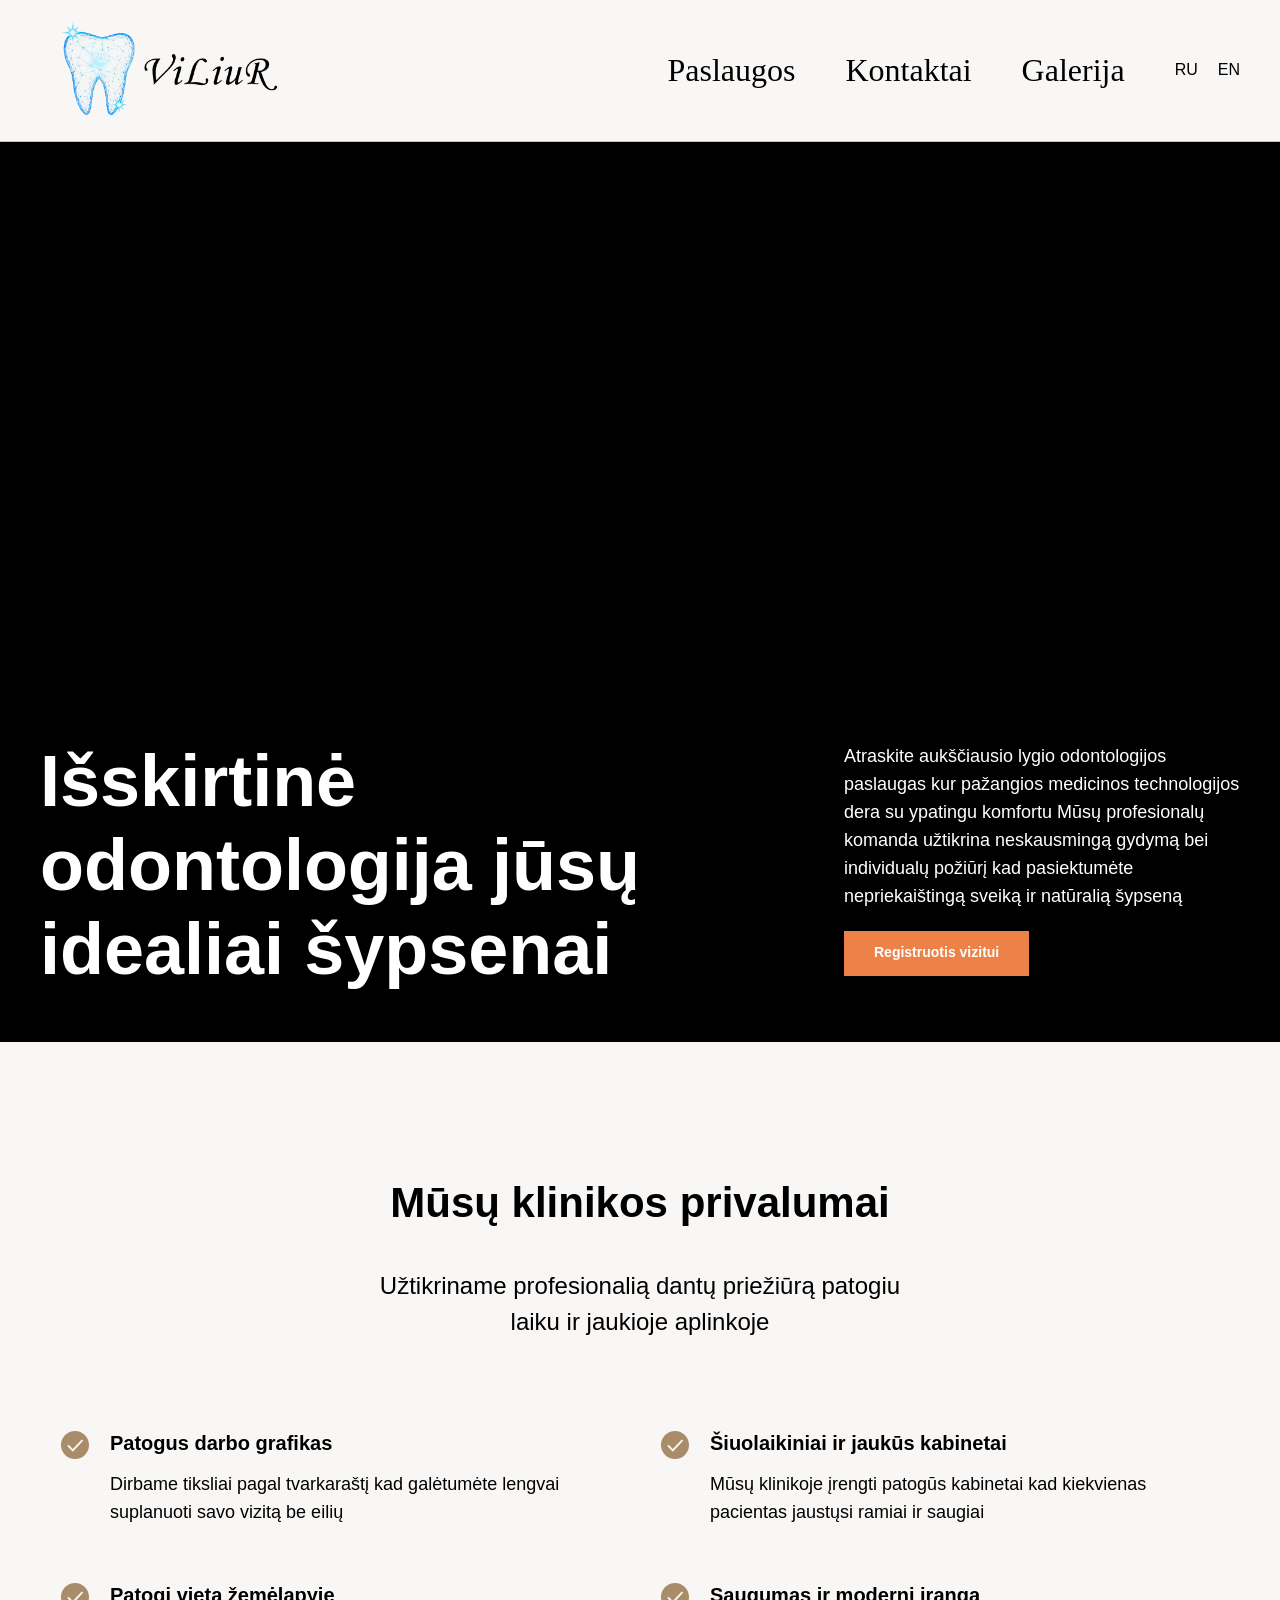
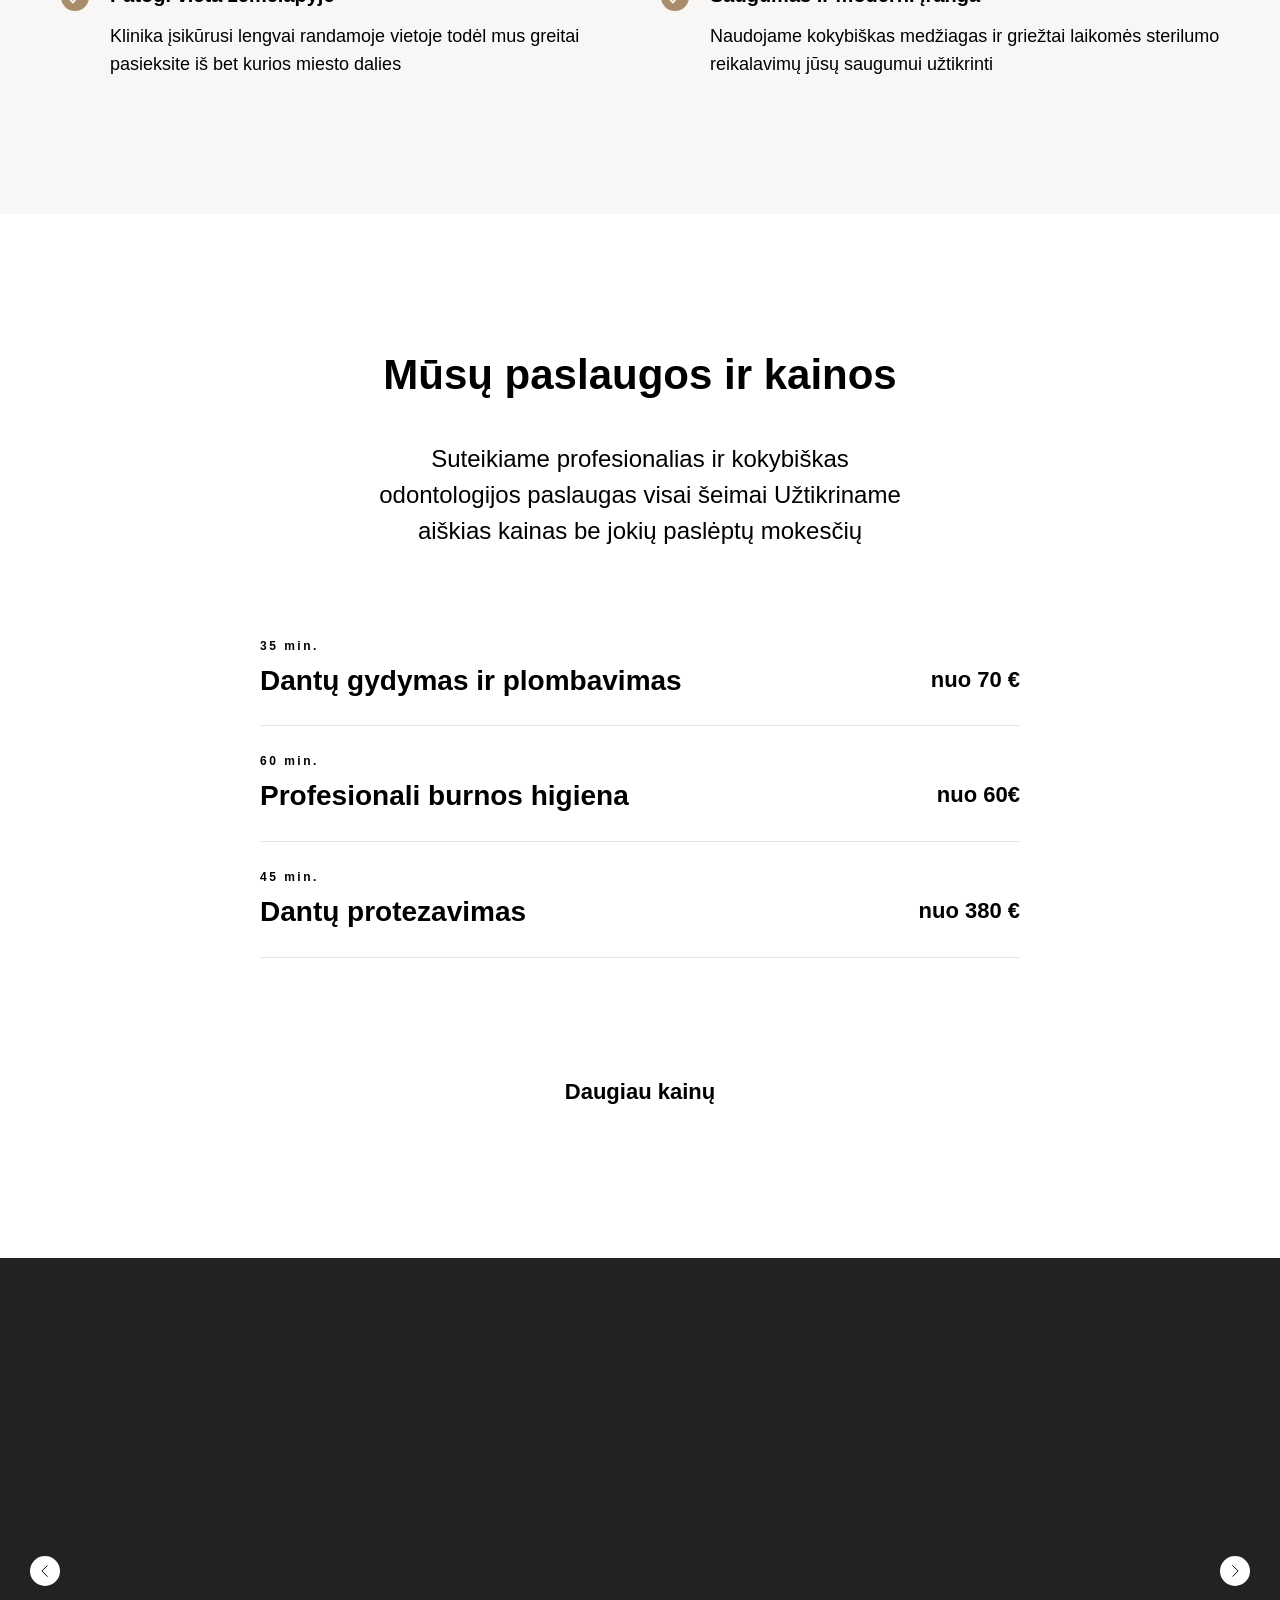
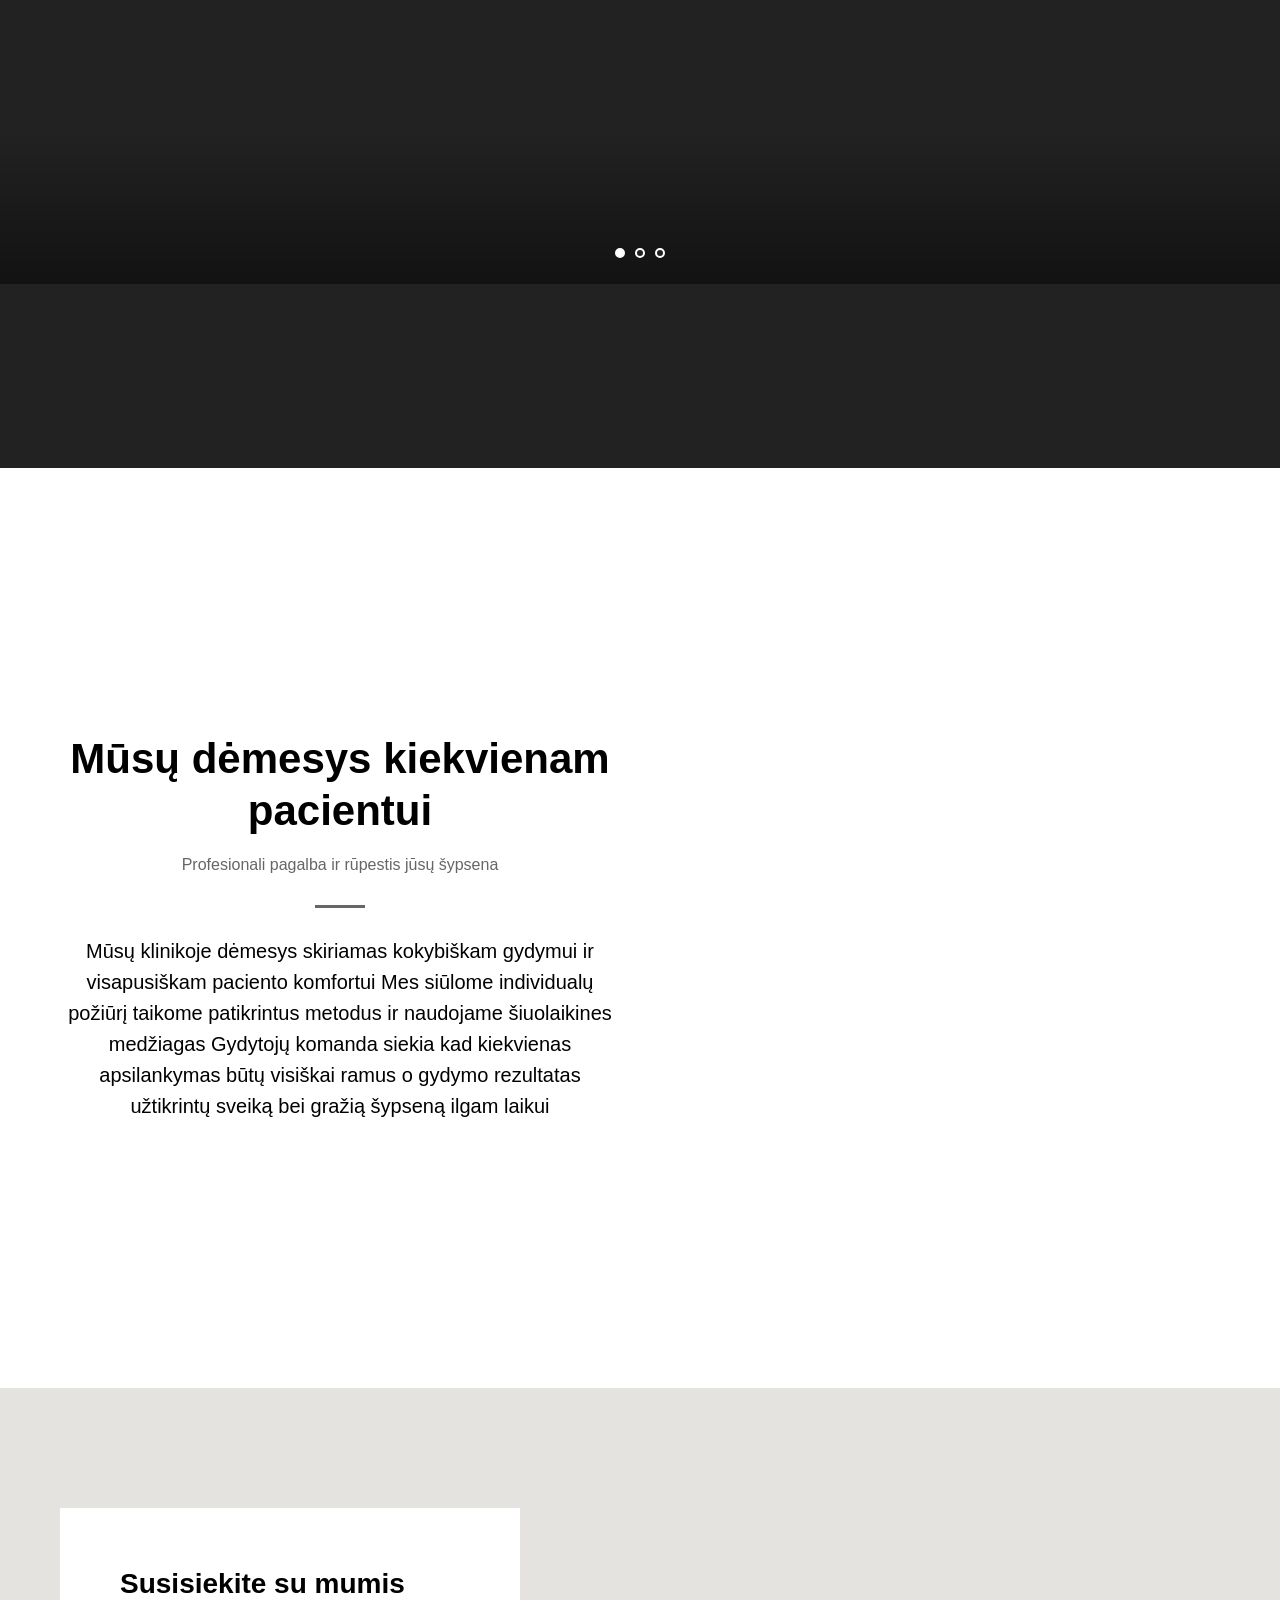
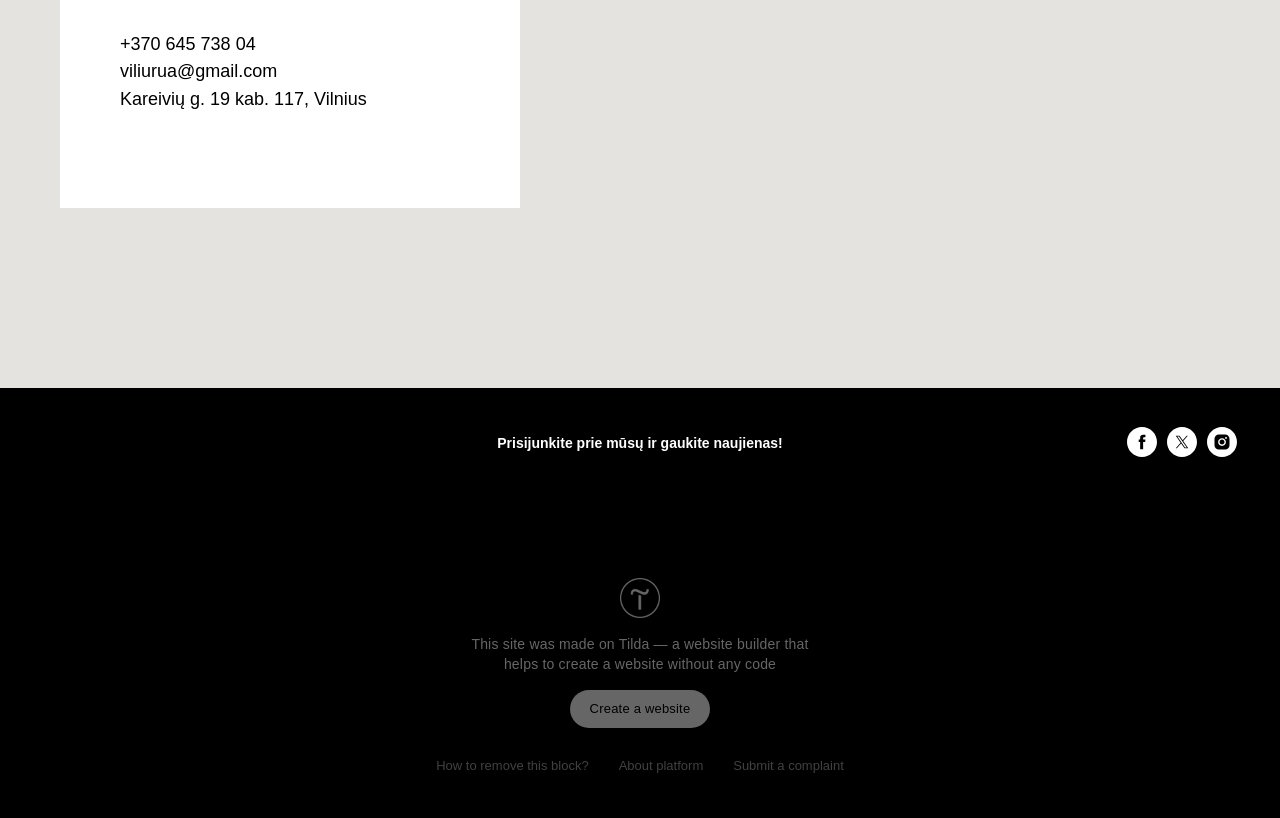
==== commit e3db5071: "perfect progress" ====
--- a/index.html
+++ b/index.html
@@ -1,11 +1,11 @@
 <!DOCTYPE html>
 <!-- saved from url=(0037)https://rarely-cute-katydid.tilda.ws/ -->
-<html><head><meta http-equiv="Content-Type" content="text/html; charset=UTF-8">   <meta name="viewport" content="width=device-width, initial-scale=1.0"> <!--metatextblock--> <title>ViLiuR</title> <meta property="og:url" content="https://rarely-cute-katydid.tilda.ws"> <meta property="og:title" content="ViLiuR"> <meta property="og:description" content=""> <meta property="og:type" content="website"> <meta property="og:image" content="https://thb.tildacdn.ink/tild3638-3364-4638-b334-663330336534/-/resize/504x/ChatGPT_Image_Aug_17.png"> <link rel="canonical" href="https://rarely-cute-katydid.tilda.ws/"> <!--/metatextblock--> <meta name="format-detection" content="telephone=no"> <meta http-equiv="x-dns-prefetch-control" content="on"> <link rel="dns-prefetch" href="https://ws.tildacdn.com/"> <link rel="dns-prefetch" href="https://static.tildacdn.ink/"> <meta name="robots" content="nofollow"> <!--favicons--> <link rel="shortcut icon" href="https://static.tildacdn.ink/img/tildafavicon.ico" type="image/x-icon"> <!--/favicons--> <!-- Assets --> <script type="text/javascript" async="" id="tildastatscript" src="./ViLiuR_files/tilda-stat-1.0.min.js.download"></script><script src="./ViLiuR_files/tilda-fallback-1.0.min.js.download" async="" charset="utf-8"></script> <link rel="stylesheet" href="./ViLiuR_files/tilda-grid-3.0.min.css" type="text/css" media="all" onerror="this.loaderr='y';"> <link rel="stylesheet" href="./ViLiuR_files/tilda-blocks-page192633003.min.css" type="text/css" media="all" onerror="this.loaderr='y';"> <link rel="preconnect" href="https://fonts.gstatic.com/"> <link href="./ViLiuR_files/css2" rel="stylesheet"> <link rel="stylesheet" href="./ViLiuR_files/tilda-menusub-1.1.min.css" type="text/css" media="all" onerror="this.loaderr='y';"> <link rel="stylesheet" href="./ViLiuR_files/tilda-menu-widgeticons-1.0.min.css" type="text/css" media="all" onerror="this.loaderr='y';"> <link rel="stylesheet" href="./ViLiuR_files/tilda-menu-burger-1.0.min.css" type="text/css" media="all" onerror="this.loaderr='y';"> <link rel="stylesheet" href="./ViLiuR_files/tilda-cover-1.0.min.css" type="text/css" media="all" onerror="this.loaderr='y';"> <link rel="stylesheet" href="./ViLiuR_files/tilda-slds-1.4.min.css" type="text/css" media="all" onload="this.media='all';" onerror="this.loaderr='y';"> <noscript><link rel="stylesheet" href="https://static.tildacdn.ink/css/tilda-slds-1.4.min.css" type="text/css" media="all" /></noscript> <script nomodule="" src="./ViLiuR_files/tilda-polyfill-1.0.min.js.download" charset="utf-8"></script> <script type="text/javascript">function t_onReady(func) {if(document.readyState!='loading') {func();} else {document.addEventListener('DOMContentLoaded',func);}}
-function t_onFuncLoad(funcName,okFunc,time) {if(typeof window[funcName]==='function') {okFunc();} else {setTimeout(function() {t_onFuncLoad(funcName,okFunc,time);},(time||100));}}function t_throttle(fn,threshhold,scope) {return function() {fn.apply(scope||this,arguments);};}</script> <script src="./ViLiuR_files/tilda-scripts-3.0.min.js.download" charset="utf-8" defer="" onerror="this.loaderr='y';"></script> <script src="./ViLiuR_files/tilda-blocks-page192633003.min.js.download" charset="utf-8" async="" onerror="this.loaderr='y';"></script> <script src="./ViLiuR_files/tilda-lazyload-1.0.min.js.download" charset="utf-8" async="" onerror="this.loaderr='y';"></script> <script src="./ViLiuR_files/tilda-menusub-1.1.min.js.download" charset="utf-8" async="" onerror="this.loaderr='y';"></script> <script src="./ViLiuR_files/tilda-menu-1.1.min.js.download" charset="utf-8" async="" onerror="this.loaderr='y';"></script> <script src="./ViLiuR_files/tilda-menu-widgeticons-1.0.min.js.download" charset="utf-8" async="" onerror="this.loaderr='y';"></script> <script src="./ViLiuR_files/tilda-menu-burger-1.0.min.js.download" charset="utf-8" async="" onerror="this.loaderr='y';"></script> <script src="./ViLiuR_files/tilda-cover-1.0.min.js.download" charset="utf-8" async="" onerror="this.loaderr='y';"></script> <script src="./ViLiuR_files/tilda-paint-icons.min.js.download" charset="utf-8" async="" onerror="this.loaderr='y';"></script> <script src="./ViLiuR_files/tilda-slds-1.4.min.js.download" charset="utf-8" async="" onerror="this.loaderr='y';"></script> <script src="./ViLiuR_files/hammer.min.js.download" charset="utf-8" async="" onerror="this.loaderr='y';"></script> <script src="./ViLiuR_files/tilda-map-1.0.min.js.download" charset="utf-8" async="" onerror="this.loaderr='y';"></script> <script src="./ViLiuR_files/tilda-events-1.0.min.js.download" charset="utf-8" async="" onerror="this.loaderr='y';"></script> <script type="text/javascript">window.dataLayer=window.dataLayer||[];</script> <script type="text/javascript">(function() {var ttt='cebo';var tt='oog';var re=new RegExp("bot|g" + tt + "le|yandex|baidu|bing|msn|duckduckbot|teoma|slurp|crawler|spider|robot|crawling|fa" + ttt + "ok","i");if((re.test(navigator.userAgent))===false&&typeof(sessionStorage)!='undefined'&&sessionStorage.getItem('visited')!=='y'&&document.visibilityState){var style=document.createElement('style');style.type='text/css';style.innerHTML='@media screen and (min-width: 980px) {.t-records {opacity: 0;}.t-records_animated {-webkit-transition: opacity ease-in-out .2s;-moz-transition: opacity ease-in-out .2s;-o-transition: opacity ease-in-out .2s;transition: opacity ease-in-out .2s;}.t-records.t-records_visible {opacity: 1;}}';document.getElementsByTagName('head')[0].appendChild(style);function t_setvisRecs(){var alr=document.querySelectorAll('.t-records');Array.prototype.forEach.call(alr,function(el) {el.classList.add("t-records_animated");});setTimeout(function() {Array.prototype.forEach.call(alr,function(el) {el.classList.add("t-records_visible");});sessionStorage.setItem("visited","y");},400);}
-document.addEventListener('DOMContentLoaded',t_setvisRecs);}})();</script><style type="text/css">@media screen and (min-width: 980px) {.t-records {opacity: 0;}.t-records_animated {-webkit-transition: opacity ease-in-out .2s;-moz-transition: opacity ease-in-out .2s;-o-transition: opacity ease-in-out .2s;transition: opacity ease-in-out .2s;}.t-records.t-records_visible {opacity: 1;}}</style><script src="chrome-extension://liecbddmkiiihnedobmlmillhodjkdmb/js/recordConsoleEvents.js"></script></head> <body class="t-body" style="margin:0;"> <!--allrecords--> <div id="allrecords" class="t-records t-records_animated t-records_visible" data-hook="blocks-collection-content-node" data-tilda-project-id="32327703" data-tilda-page-id="192633003" data-tilda-formskey="121eebb8fd84c9178274ac1432327703" data-tilda-cookie="no" data-tilda-lazy="yes" data-tilda-root-zone="one" data-tilda-project-country="LT"> <div id="rec3087381003" class="r t-rec" style="background-color: rgb(249, 247, 245); opacity: 1;" data-record-type="1367" data-bg-color="#f9f7f5" data-parenttplid="1272" data-animationappear="off"> <!-- T1272 --> <div id="nav3087381003marker"></div> <div class="t1272" data-menu="yes" data-menu-widgeticons-hide="yes"> <div class="t-menu-base__mobile-menu tmenu-mobile"> <div class="tmenu-mobile__container tmenu-mobile__container_right tmenu-mobile__container_logoleft"> <div class="t-menu-base__logowrapper t-menu-base__logowrapper_left t-menu-base__logowrapper_both t-menu-base__logowrapper_mobile"> <div class="t-menu-base__logo"> <img class="t-menu-base__imglogo t-menu-base__imglogomobile" src="./ViLiuR_files/ChatGPT_Image_Aug_17.png" imgfield="img" alt=""> </div> </div> <style>#rec3087381003 .t-menu-base__imglogo{max-width:250px;width:250px;}</style> <button type="button" aria-expanded="false" aria-label="Navigation menu" class="t-menu-burger t-menuburger t-menu-base__burger_mlauto"> <div class="t-menu-burger__icon t-menu-burger__icon_first t-menu-burger__icon_small"> <span style="background-color: #000000;"></span> <span style="background-color: #000000;"></span> <span style="background-color: #000000;"></span> <span style="background-color: #000000;"></span> </div> </button> <style>#rec3087381003 .t-menu-burger__text{color:#000000;}</style> </div> </div> <style>.tmenu-mobile{background-color:#111;display:none;width:100%;top:0;z-index:990;}.tmenu-mobile_positionfixed{position:fixed;}.tmenu-mobile__text{color:#000;}.tmenu-mobile__container{min-height:64px;padding:20px;position:relative;box-sizing:border-box;display:flex;justify-content:space-between;align-items:center;}.tmenu-mobile__list{display:block;}.tmenu-mobile__container_logocenter>.t-menu-base__logowrapper,.tmenu-mobile__container_logocenter>.tmenu-mobile__text{position:absolute;left:50%;transform:translateX(-50%);}.tmenu-mobile__burgerlogo{display:inline-block;font-size:24px;font-weight:400;white-space:nowrap;vertical-align:middle;}@media screen and (max-width:960px){.tmenu-mobile__menucontent_hidden{display:none;height:auto;}.tmenu-mobile{display:block;}}@media screen and (max-width:960px){#rec3087381003 .tmenu-mobile{background-color:#f9f7f5;}}</style> <style>#rec3087381003 .tmenu-mobile__burgerlogo a{color:#000000;}</style> <style>#rec3087381003 .tmenu-mobile__burgerlogo__title{color:#000000;}</style> <div id="nav3087381003" class="t-menu-base t-menu-base_positionstatic
+<html class=""><head><meta http-equiv="Content-Type" content="text/html; charset=UTF-8">   <meta name="viewport" content="width=device-width, initial-scale=1.0"> <!--metatextblock--> <title>ViLiuR</title> <meta property="og:url" content="https://rarely-cute-katydid.tilda.ws"> <meta property="og:title" content="ViLiuR"> <meta property="og:description" content=""> <meta property="og:type" content="website"> <meta property="og:image" content="https://thb.tildacdn.ink/tild3638-3364-4638-b334-663330336534/-/resize/504x/ChatGPT_Image_Aug_17.png"> <link rel="canonical" href="https://rarely-cute-katydid.tilda.ws/"> <!--/metatextblock--> <meta name="format-detection" content="telephone=no"> <meta http-equiv="x-dns-prefetch-control" content="on"> <link rel="dns-prefetch" href="https://ws.tildacdn.com/"> <link rel="dns-prefetch" href="https://static.tildacdn.ink/"> <meta name="robots" content="nofollow"> <!--favicons--> <link rel="shortcut icon" href="https://static.tildacdn.ink/img/tildafavicon.ico" type="image/x-icon"> <!--/favicons--> <!-- Assets --> <script type="text/javascript" async="" id="tildastatscript" src="./index_files/tilda-stat-1.0.min.js.download"></script><script src="./index_files/tilda-fallback-1.0.min.js.download" async="" charset="utf-8"></script> <link rel="stylesheet" href="./index_files/tilda-grid-3.0.min.css" type="text/css" media="all" onerror="this.loaderr='y';"> <link rel="stylesheet" href="./index_files/tilda-blocks-page192633003.min.css" type="text/css" media="all" onerror="this.loaderr='y';"> <link rel="preconnect" href="https://fonts.gstatic.com/"> <link href="./index_files/css2" rel="stylesheet"> <link rel="stylesheet" href="./index_files/tilda-menusub-1.1.min.css" type="text/css" media="all" onerror="this.loaderr='y';"> <link rel="stylesheet" href="./index_files/tilda-menu-widgeticons-1.0.min.css" type="text/css" media="all" onerror="this.loaderr='y';"> <link rel="stylesheet" href="./index_files/tilda-menu-burger-1.0.min.css" type="text/css" media="all" onerror="this.loaderr='y';"> <link rel="stylesheet" href="./index_files/tilda-cover-1.0.min.css" type="text/css" media="all" onerror="this.loaderr='y';"> <link rel="stylesheet" href="./index_files/tilda-slds-1.4.min.css" type="text/css" media="all" onload="this.media='all';" onerror="this.loaderr='y';"> <noscript><link rel="stylesheet" href="https://static.tildacdn.ink/css/tilda-slds-1.4.min.css" type="text/css" media="all" /></noscript> <script nomodule="" src="./index_files/tilda-polyfill-1.0.min.js.download" charset="utf-8"></script> <script type="text/javascript">function t_onReady(func) {if(document.readyState!='loading') {func();} else {document.addEventListener('DOMContentLoaded',func);}}
+function t_onFuncLoad(funcName,okFunc,time) {if(typeof window[funcName]==='function') {okFunc();} else {setTimeout(function() {t_onFuncLoad(funcName,okFunc,time);},(time||100));}}function t_throttle(fn,threshhold,scope) {return function() {fn.apply(scope||this,arguments);};}</script> <script src="./index_files/tilda-scripts-3.0.min.js.download" charset="utf-8" defer="" onerror="this.loaderr='y';"></script> <script src="./index_files/tilda-blocks-page192633003.min.js.download" charset="utf-8" async="" onerror="this.loaderr='y';"></script> <script src="./index_files/tilda-lazyload-1.0.min.js.download" charset="utf-8" async="" onerror="this.loaderr='y';"></script> <script src="./index_files/tilda-menusub-1.1.min.js.download" charset="utf-8" async="" onerror="this.loaderr='y';"></script> <script src="./index_files/tilda-menu-1.1.min.js.download" charset="utf-8" async="" onerror="this.loaderr='y';"></script> <script src="./index_files/tilda-menu-widgeticons-1.0.min.js.download" charset="utf-8" async="" onerror="this.loaderr='y';"></script> <script src="./index_files/tilda-menu-burger-1.0.min.js.download" charset="utf-8" async="" onerror="this.loaderr='y';"></script> <script src="./index_files/tilda-cover-1.0.min.js.download" charset="utf-8" async="" onerror="this.loaderr='y';"></script> <script src="./index_files/tilda-paint-icons.min.js.download" charset="utf-8" async="" onerror="this.loaderr='y';"></script> <script src="./index_files/tilda-slds-1.4.min.js.download" charset="utf-8" async="" onerror="this.loaderr='y';"></script> <script src="./index_files/hammer.min.js.download" charset="utf-8" async="" onerror="this.loaderr='y';"></script> <script src="./index_files/tilda-map-1.0.min.js.download" charset="utf-8" async="" onerror="this.loaderr='y';"></script> <script src="./index_files/tilda-events-1.0.min.js.download" charset="utf-8" async="" onerror="this.loaderr='y';"></script> <script type="text/javascript">window.dataLayer=window.dataLayer||[];</script> <script type="text/javascript">(function() {var ttt='cebo';var tt='oog';var re=new RegExp("bot|g" + tt + "le|yandex|baidu|bing|msn|duckduckbot|teoma|slurp|crawler|spider|robot|crawling|fa" + ttt + "ok","i");if((re.test(navigator.userAgent))===false&&typeof(sessionStorage)!='undefined'&&sessionStorage.getItem('visited')!=='y'&&document.visibilityState){var style=document.createElement('style');style.type='text/css';style.innerHTML='@media screen and (min-width: 980px) {.t-records {opacity: 0;}.t-records_animated {-webkit-transition: opacity ease-in-out .2s;-moz-transition: opacity ease-in-out .2s;-o-transition: opacity ease-in-out .2s;transition: opacity ease-in-out .2s;}.t-records.t-records_visible {opacity: 1;}}';document.getElementsByTagName('head')[0].appendChild(style);function t_setvisRecs(){var alr=document.querySelectorAll('.t-records');Array.prototype.forEach.call(alr,function(el) {el.classList.add("t-records_animated");});setTimeout(function() {Array.prototype.forEach.call(alr,function(el) {el.classList.add("t-records_visible");});sessionStorage.setItem("visited","y");},400);}
+document.addEventListener('DOMContentLoaded',t_setvisRecs);}})();</script><style type="text/css">@media screen and (min-width: 980px) {.t-records {opacity: 0;}.t-records_animated {-webkit-transition: opacity ease-in-out .2s;-moz-transition: opacity ease-in-out .2s;-o-transition: opacity ease-in-out .2s;transition: opacity ease-in-out .2s;}.t-records.t-records_visible {opacity: 1;}}</style><link type="text/css" rel="stylesheet" charset="UTF-8" href="./index_files/m=el_main_css"><script src="chrome-extension://liecbddmkiiihnedobmlmillhodjkdmb/js/recordConsoleEvents.js"></script></head> <body class="t-body" style="margin:0;"> <!--allrecords--> <div id="allrecords" class="t-records t-records_animated t-records_visible" data-hook="blocks-collection-content-node" data-tilda-project-id="32327703" data-tilda-page-id="192633003" data-tilda-formskey="121eebb8fd84c9178274ac1432327703" data-tilda-cookie="no" data-tilda-lazy="yes" data-tilda-root-zone="one" data-tilda-project-country="LT"> <div id="rec3087381003" class="r t-rec" style="background-color: rgb(249, 247, 245); opacity: 1;" data-record-type="1367" data-bg-color="#f9f7f5" data-parenttplid="1272" data-animationappear="off"> <!-- T1272 --> <div id="nav3087381003marker"></div> <div class="t1272" data-menu="yes" data-menu-widgeticons-hide="yes"> <div class="t-menu-base__mobile-menu tmenu-mobile"> <div class="tmenu-mobile__container tmenu-mobile__container_right tmenu-mobile__container_logoleft"> <div class="t-menu-base__logowrapper t-menu-base__logowrapper_left t-menu-base__logowrapper_both t-menu-base__logowrapper_mobile"> <div class="t-menu-base__logo"> <img class="t-menu-base__imglogo t-menu-base__imglogomobile" src="./index_files/ChatGPT_Image_Aug_17.png" imgfield="img" alt=""> </div> </div> <style>#rec3087381003 .t-menu-base__imglogo{max-width:250px;width:250px;}</style> <button type="button" aria-expanded="false" aria-label="Navigation menu" class="t-menu-burger t-menuburger t-menu-base__burger_mlauto"> <div class="t-menu-burger__icon t-menu-burger__icon_first t-menu-burger__icon_small"> <span style="background-color: #000000;"></span> <span style="background-color: #000000;"></span> <span style="background-color: #000000;"></span> <span style="background-color: #000000;"></span> </div> </button> <style>#rec3087381003 .t-menu-burger__text{color:#000000;}</style> </div> </div> <style>.tmenu-mobile{background-color:#111;display:none;width:100%;top:0;z-index:990;}.tmenu-mobile_positionfixed{position:fixed;}.tmenu-mobile__text{color:#000;}.tmenu-mobile__container{min-height:64px;padding:20px;position:relative;box-sizing:border-box;display:flex;justify-content:space-between;align-items:center;}.tmenu-mobile__list{display:block;}.tmenu-mobile__container_logocenter>.t-menu-base__logowrapper,.tmenu-mobile__container_logocenter>.tmenu-mobile__text{position:absolute;left:50%;transform:translateX(-50%);}.tmenu-mobile__burgerlogo{display:inline-block;font-size:24px;font-weight:400;white-space:nowrap;vertical-align:middle;}@media screen and (max-width:960px){.tmenu-mobile__menucontent_hidden{display:none;height:auto;}.tmenu-mobile{display:block;}}@media screen and (max-width:960px){#rec3087381003 .tmenu-mobile{background-color:#f9f7f5;}}</style> <style>#rec3087381003 .tmenu-mobile__burgerlogo a{color:#000000;}</style> <style>#rec3087381003 .tmenu-mobile__burgerlogo__title{color:#000000;}</style> <div id="nav3087381003" class="t-menu-base t-menu-base_positionstatic
 tmenu-mobile__menucontent_hidden t-menu-base_mobile-center
 t-menu-base__burgermenu__default" data-navmarker="nav3087381003marker" data-appearoffset="" data-bgopacity-two="1" data-menu="yes" data-bgcolor-hex="" data-bgcolor-rgba="" data-bgopacity="1" data-menushadow="" data-menushadow-css=""> <div class="t-menu-base__maincontainer
-t-menu-base__maincontainer_100 t-menu-base__maincontainer_100-40 t-menu-base__maincontainer_logoleft "> <div class="t-menu-base__logowrapper t-menu-base__logowrapper_left t-menu-base__logowrapper_both"> <div class="t-menu-base__logo"> <img class="t-menu-base__imglogo t-menu-base__imglogomobile" src="./ViLiuR_files/ChatGPT_Image_Aug_17.png" imgfield="img" alt=""> </div> </div> <style>#rec3087381003 .t-menu-base__imglogo{max-width:250px;width:250px;}</style> <div class="t-menu-base__leftwrapper t-menu-base__wrapper t-menu-base__leftwrapper_right" style=""> <ul role="list" class="t-menu-base__list t-menu__list "> <li class="t-menu-base__list-item"> <div class="t-menu__link-wrapper" data-menu-submenu-hook=""> <a class="t-menu__link-item" href="https://rarely-cute-katydid.tilda.ws/#rec3087381303" data-menu-item-number="1">Paslaugos</a> </div> </li> <li class="t-menu-base__list-item"> <div class="t-menu__link-wrapper" data-menu-submenu-hook=""> <a class="t-menu__link-item" href="https://rarely-cute-katydid.tilda.ws/#rec3118853903" data-menu-item-number="2">Kontaktai</a> </div> </li> <li class="t-menu-base__list-item"> <div class="t-menu__link-wrapper" data-menu-submenu-hook=""> <a class="t-menu__link-item" href="https://rarely-cute-katydid.tilda.ws/#rec3087679803" data-menu-item-number="3">Galerija</a> </div> </li> </ul> </div> <div class="t-menu-base__rightwrapper t-menu-base__wrapper" style=""> <div class="t-menu-base__additionalwrapper"> <div class="t-menu-base__langs-wrapper"> <ul class="t-menu-base__langs t-menu-base__langs_flex"> <li class="t-menu-base__langs-item"> <a style="" href="https://rarely-cute-katydid.tilda.ws/ru/"> <span class="t-menu-base__lang-code" title="Russian">RU</span> </a> </li> </ul> </div> <style>#rec3087381003 .t-menu-base__langs.t-menu-base__langs_dropdown .t-menu-base__langs-item a{color:#000000 !important;}#rec3087381003 .t-menu-base__langs.t-menu-base__langs_dropdown .t-menu-base__langs-item a.t-active{color:#000000 !important;}</style> </div> </div> </div> </div> </div> <script>t_onReady(function() {t_onFuncLoad('t_menuBase__interactFromKeyboard',function() {t_menuBase__interactFromKeyboard('3087381003');});t_onFuncLoad('t1272_init',function() {t1272_init('3087381003');});t_onFuncLoad('t_menuBase__setBGcolor',function() {t_menuBase__setBGcolor('3087381003','.t-menu-base, .t-menu-base__maincontainer');window.addEventListener('resize',t_throttle(function() {t_menuBase__setBGcolor('3087381003','.t-menu-base, .t-menu-base__maincontainer');}));});});t_onReady(function() {t_onFuncLoad('t1272_createMobileMenu',function() {t1272_createMobileMenu('3087381003');});});t_onReady(function() {t_onFuncLoad('t_menuBase__highlightActiveLinks',function() {t_menuBase__highlightActiveLinks('.t-menu-base__list-item a');});});t_onReady(function(){var rec=document.querySelector('#rec3087381003');if(!rec) return
+t-menu-base__maincontainer_100 t-menu-base__maincontainer_100-40 t-menu-base__maincontainer_logoleft "> <div class="t-menu-base__logowrapper t-menu-base__logowrapper_left t-menu-base__logowrapper_both"> <div class="t-menu-base__logo"> <img class="t-menu-base__imglogo t-menu-base__imglogomobile" src="./index_files/ChatGPT_Image_Aug_17.png" imgfield="img" alt=""> </div> </div> <style>#rec3087381003 .t-menu-base__imglogo{max-width:250px;width:250px;}</style> <div class="t-menu-base__leftwrapper t-menu-base__wrapper t-menu-base__leftwrapper_right" style=""> <ul role="list" class="t-menu-base__list t-menu__list "> <li class="t-menu-base__list-item"> <div class="t-menu__link-wrapper" data-menu-submenu-hook=""> <a class="t-menu__link-item" href="https://rarely-cute-katydid.tilda.ws/#rec3087381303" data-menu-item-number="1">Paslaugos</a> </div> </li> <li class="t-menu-base__list-item"> <div class="t-menu__link-wrapper" data-menu-submenu-hook=""> <a class="t-menu__link-item" href="https://rarely-cute-katydid.tilda.ws/#rec3118853903" data-menu-item-number="2">Kontaktai</a> </div> </li> <li class="t-menu-base__list-item"> <div class="t-menu__link-wrapper" data-menu-submenu-hook=""> <a class="t-menu__link-item" href="https://rarely-cute-katydid.tilda.ws/#rec3087679803" data-menu-item-number="3">Galerija</a> </div> </li> </ul> </div> <div class="t-menu-base__rightwrapper t-menu-base__wrapper" style=""> <div class="t-menu-base__additionalwrapper"> <div class="t-menu-base__langs-wrapper"> <ul class="t-menu-base__langs t-menu-base__langs_flex"> <li class="t-menu-base__langs-item"> <a style="" href="https://rarely-cute-katydid.tilda.ws/ru/"> <span class="t-menu-base__lang-code" title="Russian">RU</span> </a> </li> <li class="t-menu-base__langs-item"> <a style="" href="https://rarely-cute-katydid.tilda.ws/en/"> <span class="t-menu-base__lang-code" title="English">EN</span> </a> </li> </ul> </div> <style>#rec3087381003 .t-menu-base__langs.t-menu-base__langs_dropdown .t-menu-base__langs-item a{color:#000000 !important;}#rec3087381003 .t-menu-base__langs.t-menu-base__langs_dropdown .t-menu-base__langs-item a.t-active{color:#000000 !important;}</style> </div> </div> </div> </div> </div> <script>t_onReady(function() {t_onFuncLoad('t_menuBase__interactFromKeyboard',function() {t_menuBase__interactFromKeyboard('3087381003');});t_onFuncLoad('t1272_init',function() {t1272_init('3087381003');});t_onFuncLoad('t_menuBase__setBGcolor',function() {t_menuBase__setBGcolor('3087381003','.t-menu-base, .t-menu-base__maincontainer');window.addEventListener('resize',t_throttle(function() {t_menuBase__setBGcolor('3087381003','.t-menu-base, .t-menu-base__maincontainer');}));});});t_onReady(function() {t_onFuncLoad('t1272_createMobileMenu',function() {t1272_createMobileMenu('3087381003');});});t_onReady(function() {t_onFuncLoad('t_menuBase__highlightActiveLinks',function() {t_menuBase__highlightActiveLinks('.t-menu-base__list-item a');});});t_onReady(function(){var rec=document.querySelector('#rec3087381003');if(!rec) return
 rec.setAttribute('data-animationappear','off');rec.style.opacity=1;});</script> <style>#rec3087381003 .t-menu__link-item{-webkit-transition:color 0.3s ease-in-out,opacity 0.3s ease-in-out;transition:color 0.3s ease-in-out,opacity 0.3s ease-in-out;}#rec3087381003 .t-menu__link-item.t-active:not(.t978__menu-link){color:#ff4343 !important;}@supports (overflow:-webkit-marquee) and (justify-content:inherit){#rec3087381003 .t-menu__link-item,#rec3087381003 .t-menu__link-item.t-active{opacity:1 !important;}}</style> <style>#rec3087381003 .t-menu-base__textlogo{color:#000000;}#rec3087381003 a.t-menu__link-item{font-size:32px;color:#000000;font-family:'Georgia';}#rec3087381003 .t-menu-base__langs_flex .t-menu-base__langs-item a{text-transform:uppercase;}#rec3087381003 .t-menu-base__langs-button{text-transform:uppercase;}</style> <style>#rec3087381003 .t-menu-base__maincontainer{}#rec3087381003 .t-menuwidgeticons__icon{background-color:;}#rec3087381003 .t-menu-base{}#rec3087381003 .t-menu-base__list{gap:10px 50px;}#rec3087381003 .t-menu-base,#rec3087381003 .t-menu-base__mobile-menu{border-bottom:1px solid rgba(0,0,0,0.20);}#rec3087381003 .t-menu-base{background-color:rgba();}#rec3087381003 .t-menusub__menu--fullscreen{background-color:rgba(249,247,245,1) !important;}@media screen and (max-width:960px){#rec3087381003 .t-menu-base{position:static;}#rec3087381003 .t-menu-base__maincontainer{background-color:#f9f7f5 !important;}#rec3087381003 .t-menu-base__burgermenu__fullscreen .t-menu-base__maincontainer{padding-top:calc(64px + 0px + 40px);}.t1272__body_menushowed #rec3087381003 .t-menu-base__overlay{-webkit-backdrop-filter:blur(0);backdrop-filter:blur(0);background-color:rgba(0,0,0,0.6) !important;}#rec3087381003 .t-menu-base.t-menu-base__burgermenu__fullwidth{background-color:rgba(0,0,0,0.6) !important;}#rec3087381003 .t-menu-base__burgermenu__sidebar{}#rec3087381003 .t-menu-base__maincontainer.t-menu-base__burgermenu__fullscreen,#rec3087381003 .t-menu-base__maincontainer.t-menu-base__burgermenu__sidebar{}#rec3087381003 .t-menu-base{right:0;}#rec3087381003 .t-menu-base__burgermenu,#rec3087381003 .t-menu-base__burgermenu__close-button{background-color:#f9f7f5 !important;}}</style> </div> <div id="rec3087381103" class="r t-rec t-rec_pb_0 r_showed r_anim" style="padding-bottom:0px; " data-record-type="1120"> <!-- cover --> <div class="t-cover" id="recorddiv3087381103" bgimgfield="img" style="height: 695px;"> <div class="t-cover__carrier loaded" id="coverCarry3087381103" data-content-cover-id="3087381103" data-content-cover-bg="https://static.tildacdn.ink/tild3163-3861-4162-b536-633465303263/pexels-gustavo-fring.jpg" data-display-changed="true" data-content-cover-height="100vh" data-content-cover-parallax="" data-content-use-image-for-mobile-cover="" style="height: 695px; background-attachment: scroll; background-image: url(&quot;https://optim.tildacdn.ink/tild3163-3861-4162-b536-633465303263/-/format/webp/pexels-gustavo-fring.jpg.webp&quot;);" itemscope="" itemtype="http://schema.org/ImageObject" data-content-cover-updated-height="695px"><meta itemprop="image" content="https://static.tildacdn.ink/tild3163-3861-4162-b536-633465303263/pexels-gustavo-fring.jpg"></div> <div class="t-cover__filter" style="height: 695px; background-image: linear-gradient(rgba(0, 0, 0, 0.3), rgba(0, 0, 0, 0.8));"></div> <div class="t1120"> <div class="t-container_100"> <div class="t-width t-width_100"> <div class="t1120__wrapper t-cover__wrapper" style="height: 695px;"> <div class="t1120__content t1120__content_bottom" data-hook-content="covercontent"> <div class="t1120__col-left"> <div class="t1120__title t-title t-title_xl" field="title">
 Išskirtinė odontologija jūsų idealiai šypsenai
 </div> </div> <div class="t1120__col-right"> <div class="t1120__descr t-descr t-descr_sm" field="descr">
@@ -18,5 +18,5 @@
 Mūsų paslaugos ir kainos
 </div> <div class="js-block-header-descr t-section__descr t-descr t-descr_xl t-align_center t-margin_auto" data-editable="true" field="bdescr">
 Suteikiame profesionalias ir kokybiškas odontologijos paslaugas visai šeimai Užtikriname aiškias kainas be jokių paslėptų mokesčių
-</div> </div> </div> <style>.t-section__title,.t-section__descr{overflow-wrap:break-word;}.t-section__descr{max-width:560px;}#rec3087381303 .t-section__title{margin-bottom:40px;}#rec3087381303 .t-section__descr{margin-bottom:90px;}#rec3087381303 .t-section__container:not(:has(.t-section__descr)) .t-section__title{margin-bottom:90px;}@media screen and (max-width:960px){#rec3087381303 .t-section__title{margin-bottom:20px;}#rec3087381303 .t-section__descr{margin-bottom:45px;}#rec3087381303 .t-section__container:not(:has(.t-section__descr)) .t-section__title{margin-bottom:45px;}}</style> <div class="t-container"> <div class="t792__col t-col t-col_8 t-prefix_2"> <div class="t792__wrapper"> <div class="t792__uptitle t-uptitle t-uptitle_xs" field="li_uptitle__2277133932380">35 min.<br></div> <div class="t792__text-wrapper t-valign_top"> <div class="t792__title t-heading t-heading_sm" field="li_title__2277133932380">Dantų gydymas ir plombavimas</div> </div> <div class="t792__price-wrapper t-valign_top"> <div class="t792__price t-name t-name_lg" field="li_text__2277133932380">$20</div> </div> </div> <div class="t-divider t792__line" style="margin-top: 28px; "></div> </div> <div class="t792__col t-col t-col_8 t-prefix_2"> <div class="t792__wrapper"> <div class="t792__uptitle t-uptitle t-uptitle_xs" field="li_uptitle__8287133932381">60 min.</div> <div class="t792__text-wrapper t-valign_top"> <div class="t792__title t-heading t-heading_sm" field="li_title__8287133932381">Profesionali burnos higiena</div> </div> <div class="t792__price-wrapper t-valign_top"> <div class="t792__price t-name t-name_lg" field="li_text__8287133932381">nuo 80€</div> </div> </div> <div class="t-divider t792__line" style="margin-top: 28px; "></div> </div> <div class="t792__col t-col t-col_8 t-prefix_2"> <div class="t792__wrapper"> <div class="t792__uptitle t-uptitle t-uptitle_xs" field="li_uptitle__1786989698638">45 min.</div> <div class="t792__text-wrapper t-valign_top"> <div class="t792__title t-heading t-heading_sm" field="li_title__1786989698638">Dantų protezavimas</div> </div> <div class="t792__price-wrapper t-valign_top"> <div class="t792__price t-name t-name_lg" field="li_text__1786989698638">$36</div> </div> </div> <div class="t-divider t792__line" style="margin-top: 28px; "></div> </div> </div> </div> </div> <div id="rec3087679803" class="r t-rec" style="background-color:#222222; " data-animationappear="off" data-record-type="675" data-bg-color="#222222"> <!-- t675 --> <div class="t675 " style="height:90vh;"> <div class="t-slds"> <div class="t-container_100 t-slds__main" style="touch-action: pan-y; -webkit-user-drag: none; -webkit-tap-highlight-color: rgba(0, 0, 0, 0);"> <div class="t-slds__container"> <ul class="t-slds__arrow_container"> <li class="t-slds__arrow_wrapper t-slds__arrow_wrapper-left" data-slide-direction="left" style="height: 626px;"> <button type="button" class="t-slds__arrow t-slds__arrow-left t-slds__arrow-withbg" aria-controls="carousel_3087679803" aria-disabled="false" aria-label="Previous slide" style="width: 30px; height: 30px; background-color: rgb(255, 255, 255); margin-top: 0px;"> <div class="t-slds__arrow_body t-slds__arrow_body-left" style="width: 7px;"> <svg role="presentation" focusable="false" style="display: block" viewBox="0 0 7.3 13" xmlns="http://www.w3.org/2000/svg" xmlns:xlink="http://www.w3.org/1999/xlink"> <polyline fill="none" stroke="#000000" stroke-linejoin="butt" stroke-linecap="butt" stroke-width="1" points="0.5,0.5 6.5,6.5 0.5,12.5"></polyline> </svg> </div> </button> </li> <li class="t-slds__arrow_wrapper t-slds__arrow_wrapper-right" data-slide-direction="right" style="height: 626px;"> <button type="button" class="t-slds__arrow t-slds__arrow-right t-slds__arrow-withbg" aria-controls="carousel_3087679803" aria-disabled="false" aria-label="Next slide" style="width: 30px; height: 30px; background-color: rgb(255, 255, 255); margin-top: 0px;"> <div class="t-slds__arrow_body t-slds__arrow_body-right" style="width: 7px;"> <svg role="presentation" focusable="false" style="display: block" viewBox="0 0 7.3 13" xmlns="http://www.w3.org/2000/svg" xmlns:xlink="http://www.w3.org/1999/xlink"> <polyline fill="none" stroke="#000000" stroke-linejoin="butt" stroke-linecap="butt" stroke-width="1" points="0.5,0.5 6.5,6.5 0.5,12.5"></polyline> </svg> </div> </button> </li> </ul> <div class="t-slds__items-wrapper t-slds_animated-none" id="carousel_3087679803" data-slider-transition="300" data-slider-correct-height="true" data-auto-correct-mobile-width="false" aria-roledescription="carousel" aria-live="off" data-slider-initialized="true" data-slider-totalslides="3" data-slider-pos="1" data-slider-cycle="" data-slider-animated="" data-swiper-initialized="true" data-slider-stopped="yes" style="width: 7605px; height: 626px; transform: translateX(-1521px);"> <div class="t-slds__item t-slds__item-loaded" data-slide-index="0" role="group" aria-roledescription="slide" aria-hidden="true" aria-label="3 of 3" itemscope="" itemtype="http://schema.org/ImageObject" style="width: 1521px;"> <meta itemprop="image" content="https://static.tildacdn.ink/tild3262-3864-4564-b864-373834336636/beverlynguyen39520.jpg"> <div class="t-slds__wrapper t-align_center t-slds__bgimg t-bgimg" data-original="https://static.tildacdn.ink/tild3262-3864-4564-b864-373834336636/beverlynguyen39520.jpg" style="height: 90vh;background-image: url('https://thb.tildacdn.ink/tild3262-3864-4564-b864-373834336636/-/resizeb/20x/beverlynguyen39520.jpg');"> <div class="t675__wrapper" style="background-image: linear-gradient(to bottom, rgba(0,0,0,0), rgba(0,0,0,1));"> <div class="t-container"> <div class="t675__textwrapper t-col t-col_6 t-prefix_3 t-align_center" style="margin-bottom: 69px;"> <div class="t675__title t-name t-name_sm" itemprop="name">Sahalie Falls, US</div> <div class="t675__descr t-descr t-descr_xs" itemprop="description">After the South Fork confluence, the main stem of the McKenzie River continues west through a narrow valley in the mountains, receiving the Blue River from the north at the community of Blue River.</div> </div> </div> </div> </div> </div><div class="t-slds__item t-slds__item_active t-slds__item-loaded" data-slide-index="1" role="group" aria-roledescription="slide" aria-hidden="false" aria-label="1 of 3" itemscope="" itemtype="http://schema.org/ImageObject" style="width: 1521px;"> <meta itemprop="image" content="https://static.tildacdn.ink/tild6338-3339-4638-b731-623366303239/kylecesmat211986.jpg"> <div class="t-slds__wrapper t-align_center t-slds__bgimg t-bgimg" data-original="https://static.tildacdn.ink/tild6338-3339-4638-b731-623366303239/kylecesmat211986.jpg" style="height: 90vh;background-image: url('https://thb.tildacdn.ink/tild6338-3339-4638-b731-623366303239/-/resizeb/20x/kylecesmat211986.jpg');"> <div class="t675__wrapper" style="background-image: linear-gradient(to bottom, rgba(0,0,0,0), rgba(0,0,0,1));"> <div class="t-container"> <div class="t675__textwrapper t-col t-col_6 t-prefix_3 t-align_center" style="margin-bottom: 69px;"> <div class="t675__title t-name t-name_sm" field="li_title__1492791605868" itemprop="name">Lago di Braies</div> <div class="t675__descr t-descr t-descr_xs" field="li_descr__1492791605868" itemprop="description">The lake lies at the foot of the rock wall of the Croda del Becco (ted. Seekofel , lad. Sass dla Porta 2,810 m) and is located within the natural park Fanes - Senes and Braies.</div> </div> </div> </div> </div> </div> <div class="t-slds__item t-slds__item-loaded" data-slide-index="2" role="group" aria-roledescription="slide" aria-hidden="true" aria-label="2 of 3" itemscope="" itemtype="http://schema.org/ImageObject" style="width: 1521px;"> <meta itemprop="image" content="https://static.tildacdn.ink/tild6632-3965-4661-a363-376661393133/lucabravo134059.jpg"> <div class="t-slds__wrapper t-align_center t-slds__bgimg t-bgimg" data-original="https://static.tildacdn.ink/tild6632-3965-4661-a363-376661393133/lucabravo134059.jpg" style="height: 90vh;background-image: url('https://thb.tildacdn.ink/tild6632-3965-4661-a363-376661393133/-/resizeb/20x/lucabravo134059.jpg');"> <div class="t675__wrapper" style="background-image: linear-gradient(to bottom, rgba(0,0,0,0), rgba(0,0,0,1));"> <div class="t-container"> <div class="t675__textwrapper t-col t-col_6 t-prefix_3 t-align_center" style="margin-bottom: 69px;"> <div class="t675__title t-name t-name_sm" field="li_title__1492791613439" itemprop="name">Stanley Park, Vancouver</div> <div class="t675__descr t-descr t-descr_xs" field="li_descr__1492791613439" itemprop="description">It is a 405-hectare public park that borders the downtown of Vancouver in British Columbia, Canada, and is almost entirely surrounded by waters of Vancouver Harbour and English Bay.</div> </div> </div> </div> </div> </div> <div class="t-slds__item t-slds__item-loaded" data-slide-index="3" role="group" aria-roledescription="slide" aria-hidden="true" aria-label="3 of 3" itemscope="" itemtype="http://schema.org/ImageObject" style="width: 1521px;"> <meta itemprop="image" content="https://static.tildacdn.ink/tild3262-3864-4564-b864-373834336636/beverlynguyen39520.jpg"> <div class="t-slds__wrapper t-align_center t-slds__bgimg t-bgimg" data-original="https://static.tildacdn.ink/tild3262-3864-4564-b864-373834336636/beverlynguyen39520.jpg" style="height: 90vh;background-image: url('https://thb.tildacdn.ink/tild3262-3864-4564-b864-373834336636/-/resizeb/20x/beverlynguyen39520.jpg');"> <div class="t675__wrapper" style="background-image: linear-gradient(to bottom, rgba(0,0,0,0), rgba(0,0,0,1));"> <div class="t-container"> <div class="t675__textwrapper t-col t-col_6 t-prefix_3 t-align_center" style="margin-bottom: 69px;"> <div class="t675__title t-name t-name_sm" field="li_title__1492791619387" itemprop="name">Sahalie Falls, US</div> <div class="t675__descr t-descr t-descr_xs" field="li_descr__1492791619387" itemprop="description">After the South Fork confluence, the main stem of the McKenzie River continues west through a narrow valley in the mountains, receiving the Blue River from the north at the community of Blue River.</div> </div> </div> </div> </div> </div><div class="t-slds__item" data-slide-index="4" role="group" aria-roledescription="slide" aria-hidden="true" aria-label="1 of 3" itemscope="" itemtype="http://schema.org/ImageObject" style="width: 1521px;"> <meta itemprop="image" content="https://static.tildacdn.ink/tild6338-3339-4638-b731-623366303239/kylecesmat211986.jpg"> <div class="t-slds__wrapper t-align_center t-slds__bgimg t-bgimg" data-original="https://static.tildacdn.ink/tild6338-3339-4638-b731-623366303239/kylecesmat211986.jpg" style="height: 90vh;background-image: url('https://thb.tildacdn.ink/tild6338-3339-4638-b731-623366303239/-/resizeb/20x/kylecesmat211986.jpg');"> <div class="t675__wrapper" style="background-image: linear-gradient(to bottom, rgba(0,0,0,0), rgba(0,0,0,1));"> <div class="t-container"> <div class="t675__textwrapper t-col t-col_6 t-prefix_3 t-align_center" style="margin-bottom: 69px;"> <div class="t675__title t-name t-name_sm" field="li_title__1492791605868" itemprop="name">Lago di Braies</div> <div class="t675__descr t-descr t-descr_xs" field="li_descr__1492791605868" itemprop="description">The lake lies at the foot of the rock wall of the Croda del Becco (ted. Seekofel , lad. Sass dla Porta 2,810 m) and is located within the natural park Fanes - Senes and Braies.</div> </div> </div> </div> </div> </div> </div> <ul class="t-slds__bullet_wrapper"> <li class="t-slds__bullet t-slds__bullet_active" data-slide-bullet-for="1"> <button type="button" class="t-slds__bullet_body" aria-label="Go to slide 1" aria-current="true" style="width: 10px; height: 10px;background-color: #222222;border: 2px solid #ffffff;"></button> </li> <li class="t-slds__bullet " data-slide-bullet-for="2"> <button type="button" class="t-slds__bullet_body" aria-label="Go to slide 2" style="width: 10px; height: 10px;background-color: #222222;border: 2px solid #ffffff;"></button> </li> <li class="t-slds__bullet " data-slide-bullet-for="3"> <button type="button" class="t-slds__bullet_body" aria-label="Go to slide 3" style="width: 10px; height: 10px;background-color: #222222;border: 2px solid #ffffff;"></button> </li> </ul> </div> </div> </div> </div> <script>t_onReady(function() {t_onFuncLoad('t_sldsInit',function() {t_sldsInit('3087679803');});t_onFuncLoad('t675_init',function() {t675_init('3087679803');});var rec=document.querySelector('#rec3087679803');if(!rec) return;var wrapper=rec.querySelector('.t675');if(wrapper) {wrapper.addEventListener('displayChanged',function() {t_onFuncLoad('t_slds_updateSlider',function() {t_slds_updateSlider('3087679803');});});}});</script> <style type="text/css">#rec3087679803 .t-slds__bullet_active .t-slds__bullet_body{background-color:#ffffff !important;}#rec3087679803 .t-slds__bullet:hover .t-slds__bullet_body{background-color:#ffffff !important;}#rec3087679803 .t-slds__bullet_body:focus-visible{background-color:#ffffff !important;}</style> </div> <div id="rec3087381503" class="r t-rec t-rec_pt_180 t-rec_pb_180 r_hidden r_anim" style="padding-top:180px;padding-bottom:180px; " data-record-type="480"> <!-- T480 --> <div style="width: 0; height: 0; overflow: hidden;"> <div class="t480__sizer t-col t-col_6" data-auto-correct-mobile-width="false" style="height:560px;"></div> </div> <div class="t480"> <div class="t-container"> <div class="t480__top t480__col t-col t-col_6 " itemscope="" itemtype="http://schema.org/ImageObject"> <meta itemprop="image" content="https://static.tildacdn.ink/tild3435-3166-4237-b533-636330386230/pexels-bakytzhan-bau.jpg"> <div class="t480__blockimg t-bgimg" data-original="https://static.tildacdn.ink/tild3435-3166-4237-b533-636330386230/pexels-bakytzhan-bau.jpg" bgimgfield="img" style="background-image:url('https://thb.tildacdn.ink/tild3435-3166-4237-b533-636330386230/-/resizeb/20x/pexels-bakytzhan-bau.jpg'); height:560px;"> </div> </div> <div class="t480__col t-col t-col_6 "> <div class="t480__textwrapper t-align_center" style="height:560px;"> <div class="t480__content t-valign_middle"> <div class="t480__title t-title t-title_xs t-margin_auto" field="title">Mūsų dėmesys kiekvienam pacientui</div> <div class="t480__uptitle t-descr t-descr_xs t-margin_auto" field="subtitle">Profesionali pagalba ir rūpestis jūsų šypsena</div> <div class="t-divider t480__line t-margin_auto" style=""></div> <div class="t480__descr t-descr t-descr_md t-margin_auto" field="descr">Mūsų klinikoje dėmesys skiriamas kokybiškam gydymui ir visapusiškam paciento komfortui Mes siūlome individualų požiūrį taikome patikrintus metodus ir naudojame šiuolaikines medžiagas Gydytojų komanda siekia kad kiekvienas apsilankymas būtų visiškai ramus o gydymo rezultatas užtikrintų sveiką bei gražią šypseną ilgam laikui</div> </div> </div> </div> </div> </div> <script>t_onReady(function() {t_onFuncLoad('t480_init',function() {t480_init('3087381503');});});</script> <style>#rec3087381503 .t480__uptitle{max-width:400px;}</style> </div> <div id="rec3118853903" class="r t-rec t-rec_pt_0 t-rec_pb_0" style="padding-top:0px;padding-bottom:0px; " data-animationappear="off" data-record-type="554"> <!-- T554 --> <div class="t554" data-display-changed="true"> <div class="t554__general-wrapper t554__general-wrapper_padding t-width t-width_100 t-margin_auto"> <div class="t554__card-wrapper"> <div class="t554__card t-width_5 t-align_left" style=" top:120px;"> <div class="t554__title t-heading t-heading_sm" field="title">Susisiekite su mumis</div> <div class="t-text t-descr_sm" field="text"><a href="tel:+37064573804" style="color: rgb(0, 0, 0);">+370 645 738</a><span style="color: rgb(0, 0, 0);"> </span><a href="tel:+37064573804" style="color: rgb(0, 0, 0);">04</a><br><a href="mailto:viliurua@gmail.com" style="color: rgb(0, 0, 0);">viliurua@gmail.com</a><br>Kareivių g. 19 kab. 117, Vilnius</div> <div class="t-sociallinks"> <ul role="list" class="t-sociallinks__wrapper" aria-label="Social media links"> <!-- new soclinks --><li class="t-sociallinks__item t-sociallinks__item_instagram"><a href="https://google.com/" target="_blank" rel="nofollow noopener" aria-label="instagram" style="width: 25px; height: 25px;"><svg class="t-sociallinks__svg" role="presentation" width="25px" height="25px" viewBox="0 0 100 100" fill="none" xmlns="http://www.w3.org/2000/svg"> <path d="M66.9644 10H33.04C20.3227 10 10 20.3227 10 32.9573V67.1167C10 79.6816 20.3227 90 33.04 90H66.96C79.6816 90 90 79.6816 90 67.0384V32.9616C90.0044 20.3227 79.6816 10 66.9644 10ZM29.2 50.0022C29.2 38.5083 38.5257 29.2 50.0022 29.2C61.4786 29.2 70.8 38.5083 70.8 50.0022C70.8 61.4961 61.4743 70.8 50.0022 70.8C38.5257 70.8 29.2 61.4961 29.2 50.0022ZM72.8854 31.2027C70.2079 31.2027 68.0789 29.0824 68.0789 26.4049C68.0789 23.7273 70.2035 21.6027 72.8854 21.6027C75.5586 21.6027 77.6833 23.7273 77.6833 26.4049C77.6833 29.0824 75.5586 31.2027 72.8854 31.2027Z" fill="#000000"></path> <path d="M50.0022 36.4011C42.4659 36.4011 36.4011 42.4876 36.4011 50.0022C36.4011 57.5124 42.4659 63.6033 50.0022 63.6033C57.5429 63.6033 63.6033 57.5124 63.6033 50.0022C63.6033 42.492 57.4514 36.4011 50.0022 36.4011Z" fill="#000000"></path> </svg></a></li>&nbsp;<li class="t-sociallinks__item t-sociallinks__item_whatsapp"><a href="https://wa.me/37064573804" target="_blank" rel="nofollow noopener" aria-label="Whatsapp" title="Whatsapp" style="width: 25px; height: 25px;"><svg class="t-sociallinks__svg" role="presentation" width="25px" height="25px" viewBox="0 0 100 100" fill="none" xmlns="http://www.w3.org/2000/svg"> <path fill-rule="evenodd" clip-rule="evenodd" d="M50.168 10C60.8239 10.004 70.8257 14.1522 78.346 21.6819C85.8676 29.2114 90.0066 39.2185 90 49.8636C89.9906 71.8252 72.1203 89.6956 50.1668 89.6956H50.1508C43.4852 89.6929 36.9338 88.0208 31.1162 84.8468L10 90.3853L15.6516 69.7437C12.1665 63.7042 10.3323 56.851 10.3349 49.8304C10.343 27.8676 28.2134 10 50.168 10V10ZM61.5376 54.7631C62.4507 55.0954 67.3433 57.5023 68.3389 58.0009C68.5313 58.0971 68.7113 58.1842 68.8784 58.265C69.5753 58.602 70.0458 58.8296 70.2462 59.1651C70.4947 59.5799 70.4947 61.5736 69.6654 63.8982C68.8359 66.2229 64.8605 68.3442 62.9478 68.63C61.2319 68.8865 59.0627 68.9928 56.6782 68.2353C55.2322 67.7767 53.3794 67.1653 51.0041 66.1392C41.6698 62.1082 35.3628 53.06 34.1747 51.3556C34.0919 51.2368 34.0341 51.1538 34.0017 51.1106L33.9981 51.1056C33.486 50.4243 29.9372 45.7022 29.9372 40.8149C29.9372 36.2325 32.1873 33.8303 33.2244 32.7232C33.2961 32.6467 33.3619 32.5763 33.4208 32.5118C34.3341 31.5149 35.412 31.2664 36.0751 31.2664C36.7385 31.2664 37.4029 31.2717 37.9826 31.301C38.0541 31.3046 38.1286 31.304 38.2056 31.3037C38.786 31.3001 39.5087 31.2957 40.2221 33.0089C40.4976 33.6707 40.9012 34.653 41.3265 35.6882C42.1818 37.7702 43.1251 40.066 43.2912 40.399C43.5397 40.8974 43.7058 41.4782 43.3736 42.1427C43.323 42.2436 43.2763 42.3387 43.2318 42.4295C42.9831 42.9364 42.7995 43.3104 42.378 43.8029C42.2125 43.9963 42.0413 44.2045 41.8703 44.4131C41.5273 44.8309 41.1842 45.2488 40.8853 45.5467C40.387 46.0425 39.8686 46.5808 40.4493 47.5777C41.0303 48.5731 43.028 51.8323 45.9867 54.472C49.1661 57.3091 51.93 58.5078 53.3318 59.1157C53.6058 59.2346 53.8279 59.3308 53.9907 59.4124C54.9849 59.9109 55.5658 59.8284 56.1465 59.1637C56.7274 58.4993 58.6347 56.2583 59.298 55.2615C59.9612 54.2646 60.6259 54.4307 61.5376 54.7631V54.7631Z" fill="#000000"></path> </svg></a></li><!-- /new soclinks --> </ul> </div> </div> </div> <div class="t-map-lazyload t554_map" style="width:100%; height:600px;" data-maplazy-load="false"> <div class="t-map" id="separateMap3118853903" data-map-language="" data-map-x="-74.005941" data-map-y="40.7127837" data-map-zoom="19" data-map-title="Susisiekite su mumis" data-map-mode="bw_light" style="width:100%; position: relative; height:600px;" data-map-style="[{&quot;featureType&quot;:&quot;water&quot;,&quot;elementType&quot;:&quot;geometry.fill&quot;,&quot;stylers&quot;:[{&quot;color&quot;:&quot;#d3d3d3&quot;}]},{&quot;featureType&quot;:&quot;transit&quot;,&quot;stylers&quot;:[{&quot;color&quot;:&quot;#808080&quot;},{&quot;visibility&quot;:&quot;off&quot;}]},{&quot;featureType&quot;:&quot;road.highway&quot;,&quot;elementType&quot;:&quot;geometry.stroke&quot;,&quot;stylers&quot;:[{&quot;visibility&quot;:&quot;on&quot;},{&quot;color&quot;:&quot;#b3b3b3&quot;}]},{&quot;featureType&quot;:&quot;road.highway&quot;,&quot;elementType&quot;:&quot;geometry.fill&quot;,&quot;stylers&quot;:[{&quot;color&quot;:&quot;#ffffff&quot;}]},{&quot;featureType&quot;:&quot;road.local&quot;,&quot;elementType&quot;:&quot;geometry.fill&quot;,&quot;stylers&quot;:[{&quot;visibility&quot;:&quot;on&quot;},{&quot;color&quot;:&quot;#ffffff&quot;},{&quot;weight&quot;:1.8}]},{&quot;featureType&quot;:&quot;road.local&quot;,&quot;elementType&quot;:&quot;geometry.stroke&quot;,&quot;stylers&quot;:[{&quot;color&quot;:&quot;#d7d7d7&quot;}]},{&quot;featureType&quot;:&quot;poi&quot;,&quot;elementType&quot;:&quot;geometry.fill&quot;,&quot;stylers&quot;:[{&quot;visibility&quot;:&quot;on&quot;},{&quot;color&quot;:&quot;#ebebeb&quot;}]},{&quot;featureType&quot;:&quot;administrative&quot;,&quot;elementType&quot;:&quot;geometry&quot;,&quot;stylers&quot;:[{&quot;color&quot;:&quot;#a7a7a7&quot;}]},{&quot;featureType&quot;:&quot;road.arterial&quot;,&quot;elementType&quot;:&quot;geometry.fill&quot;,&quot;stylers&quot;:[{&quot;color&quot;:&quot;#ffffff&quot;}]},{&quot;featureType&quot;:&quot;road.arterial&quot;,&quot;elementType&quot;:&quot;geometry.fill&quot;,&quot;stylers&quot;:[{&quot;color&quot;:&quot;#ffffff&quot;}]},{&quot;featureType&quot;:&quot;landscape&quot;,&quot;elementType&quot;:&quot;geometry.fill&quot;,&quot;stylers&quot;:[{&quot;visibility&quot;:&quot;on&quot;},{&quot;color&quot;:&quot;#efefef&quot;}]},{&quot;featureType&quot;:&quot;road&quot;,&quot;elementType&quot;:&quot;labels.text.fill&quot;,&quot;stylers&quot;:[{&quot;color&quot;:&quot;#696969&quot;}]},{&quot;featureType&quot;:&quot;administrative&quot;,&quot;elementType&quot;:&quot;labels.text.fill&quot;,&quot;stylers&quot;:[{&quot;visibility&quot;:&quot;on&quot;},{&quot;color&quot;:&quot;#737373&quot;}]},{&quot;featureType&quot;:&quot;poi&quot;,&quot;elementType&quot;:&quot;labels.icon&quot;,&quot;stylers&quot;:[{&quot;visibility&quot;:&quot;off&quot;}]},{&quot;featureType&quot;:&quot;poi&quot;,&quot;elementType&quot;:&quot;labels&quot;,&quot;stylers&quot;:[{&quot;visibility&quot;:&quot;off&quot;}]},{&quot;featureType&quot;:&quot;road.arterial&quot;,&quot;elementType&quot;:&quot;geometry.stroke&quot;,&quot;stylers&quot;:[{&quot;color&quot;:&quot;#d6d6d6&quot;}]},{&quot;featureType&quot;:&quot;road&quot;,&quot;elementType&quot;:&quot;labels.icon&quot;,&quot;stylers&quot;:[{&quot;visibility&quot;:&quot;off&quot;}]},{},{&quot;featureType&quot;:&quot;poi&quot;,&quot;elementType&quot;:&quot;geometry.fill&quot;,&quot;stylers&quot;:[{&quot;color&quot;:&quot;#dadada&quot;}]}]"> </div> <script type="text/javascript">var arMapMarkers3118853903=[{title:"Vilnius",descr:"",lat:"54.719194613408746",lng:"25.302097158637665",color:null,url:null,isOpen:false,isHidden:false,offset:null,},];t_onReady(function() {t_map_lazyload_add_map();window.addEventListener('scroll',t_throttle(t_map_lazyload_add_map,300));function t_map_lazyload_add_map() {var windowHeight=window.innerHeight;var scrollDiffHeigth=700;var rec=document.getElementById('rec' + 3118853903);if(!rec) return;var map=rec.querySelector('.t-map-lazyload');if(!map) return;var blockTop=map.getBoundingClientRect().top + window.pageYOffset;if(window.pageYOffset>blockTop - windowHeight - scrollDiffHeigth) {if(map.getAttribute('data-maplazy-load')==='false') {map.setAttribute('data-maplazy-load','true');t_onFuncLoad('t_appendGoogleMap',function() {t_appendGoogleMap("3118853903","");});}}}});</script> </div> </div> </div> <script>t_onReady(function() {t_onFuncLoad('t554__init',function() {t554__init('3118853903');});});</script> </div> <div id="rec3087381703" class="r t-rec t-rec_pt_120 t-rec_pb_120" style="padding-top:120px;padding-bottom:120px;background-color:#111111; " data-animationappear="off" data-record-type="977" data-bg-color="#111111"> <!-- t977 --> <div class="t977"> <div class="t-container t-align_left t977__wrapper"> <div class="t977__col t977__col_left"> <img class="t977__logo t-img" src="./ViLiuR_files/Logo.svg" imgfield="img" alt=""> <div class="t977__text t-text" style="margin-top: 30px;" field="text">Join our community and sign up for our newsletter to stay up to date with the latest news.</div> </div> <div class="t977__col_center t977__menu"> <div class="t977__col-inner t977__col-inner_small"> <div class="t977__descr t-descr" field="descr"><ul><li style="text-align: left;">Home Page</li><li style="text-align: left;">Tour</li><li style="text-align: left;">Catalog</li><li style="text-align: left;">Prices</li></ul></div> </div> <div class="t977__col-inner t977__col-inner_small"> <div class="t977__descr t-descr" field="descr2"><ul><li>Market</li><li>Services</li><li>Explore</li><li>Podcast</li></ul></div> </div> <div class="t977__col-inner t977__col-inner_small"> <div class="t977__descr t-descr" field="descr3"><ul><li>FAQs</li><li>Reviews</li><li>Contacts</li><li>Careers</li><li></li></ul></div> </div> <div class="t977__col-inner t977__col-inner_small"> <div class="t977__descr t-descr" field="descr4"><ul><li>Partners</li><li>GDPR</li><li>Privacy Policy</li></ul></div> </div> </div> <div class="t977__col t977__col_right"> <div class="t977__socials t977__socials_small"> <div class="t-sociallinks"> <ul role="list" class="t-sociallinks__wrapper" aria-label="Social media links"> <!-- new soclinks --><li class="t-sociallinks__item t-sociallinks__item_facebook"><a href="https://www.facebook.com/" target="_blank" rel="nofollow noopener" aria-label="facebook" style="width: 33px; height: 33px;"><svg class="t-sociallinks__svg" role="presentation" width="33px" height="33px" viewBox="0 0 100 100" fill="none" xmlns="http://www.w3.org/2000/svg"> <path fill-rule="evenodd" clip-rule="evenodd" d="M50 100c27.6142 0 50-22.3858 50-50S77.6142 0 50 0 0 22.3858 0 50s22.3858 50 50 50Zm3.431-73.9854c-2.5161.0701-5.171.6758-7.0464 2.4577-1.5488 1.4326-2.329 3.5177-2.5044 5.602-.0534 1.4908-.0458 2.9855-.0382 4.4796.0058 1.1205.0115 2.2407-.0085 3.3587-.6888.005-1.3797.0036-2.0709.0021-.9218-.0019-1.8441-.0038-2.7626.0096 0 .8921.0013 1.7855.0026 2.6797.0026 1.791.0052 3.5853-.0026 5.3799.9185.0134 1.8409.0115 2.7627.0096.6912-.0015 1.382-.0029 2.0708.0021.0155 3.5565.0127 7.1128.0098 10.669-.0036 4.4452-.0072 8.8903.0252 13.3354 1.8903-.0134 3.7765-.0115 5.6633-.0095 1.4152.0014 2.8306.0028 4.2484-.0022.0117-4.0009.0088-7.9986.0058-11.9963-.0029-3.9979-.0058-7.9957.0059-11.9964.9533-.005 1.9067-.0036 2.86-.0021 1.2713.0019 2.5425.0038 3.8137-.0096.396-2.679.7335-5.3814.9198-8.0947-1.2576-.0058-2.5155-.0058-3.7734-.0058-1.2578 0-2.5157 0-3.7734-.0059 0-.4689-.0007-.9378-.0014-1.4066-.0022-1.4063-.0044-2.8123.0131-4.2188.198-1.0834 1.3158-1.9104 2.3992-1.8403h5.1476c.0117-2.8069.0117-5.602 0-8.4089-.6636 0-1.3273-.0007-1.9911-.0014-1.9915-.0022-3.9832-.0044-5.975.0131Z" fill="#ffffff"></path> </svg></a></li><li class="t-sociallinks__item t-sociallinks__item_twitter"><a href="https://www.twitter.com/" target="_blank" rel="nofollow noopener" aria-label="twitter" style="width: 33px; height: 33px;"><svg class="t-sociallinks__svg" role="presentation" xmlns="http://www.w3.org/2000/svg" width="33px" height="33px" viewBox="0 0 48 48"> <g clip-path="url(#clip0_3697_102)"><path fill-rule="evenodd" clip-rule="evenodd" d="M24 48C37.2548 48 48 37.2548 48 24C48 10.7452 37.2548 0 24 0C10.7452 0 0 10.7452 0 24C0 37.2548 10.7452 48 24 48ZM33.3482 14L25.9027 22.4686H25.9023L34 34H28.0445L22.5915 26.2348L15.7644 34H14L21.8082 25.1193L14 14H19.9555L25.119 21.3532L31.5838 14H33.3482ZM22.695 24.1101L23.4861 25.2173V25.2177L28.8746 32.7594H31.5847L24.9813 23.5172L24.1902 22.4099L19.1103 15.2997H16.4002L22.695 24.1101Z" fill="#ffffff"></path></g><defs><clippath id="clip0_3697_102"><rect width="48" height="48" fill="white"></rect></clippath></defs> </svg></a></li><li class="t-sociallinks__item t-sociallinks__item_instagram"><a href="https://www.instagram.com/" target="_blank" rel="nofollow noopener" aria-label="instagram" style="width: 33px; height: 33px;"><svg class="t-sociallinks__svg" role="presentation" width="33px" height="33px" viewBox="0 0 100 100" fill="none" xmlns="http://www.w3.org/2000/svg"> <path fill-rule="evenodd" clip-rule="evenodd" d="M50 100C77.6142 100 100 77.6142 100 50C100 22.3858 77.6142 0 50 0C22.3858 0 0 22.3858 0 50C0 77.6142 22.3858 100 50 100ZM25 39.3918C25 31.4558 31.4566 25 39.3918 25H60.6082C68.5442 25 75 31.4566 75 39.3918V60.8028C75 68.738 68.5442 75.1946 60.6082 75.1946H39.3918C31.4558 75.1946 25 68.738 25 60.8028V39.3918ZM36.9883 50.0054C36.9883 42.8847 42.8438 37.0922 50.0397 37.0922C57.2356 37.0922 63.0911 42.8847 63.0911 50.0054C63.0911 57.1252 57.2356 62.9177 50.0397 62.9177C42.843 62.9177 36.9883 57.1252 36.9883 50.0054ZM41.7422 50.0054C41.7422 54.5033 45.4641 58.1638 50.0397 58.1638C54.6153 58.1638 58.3372 54.5041 58.3372 50.0054C58.3372 45.5066 54.6145 41.8469 50.0397 41.8469C45.4641 41.8469 41.7422 45.5066 41.7422 50.0054ZM63.3248 39.6355C65.0208 39.6355 66.3956 38.2606 66.3956 36.5646C66.3956 34.8687 65.0208 33.4938 63.3248 33.4938C61.6288 33.4938 60.2539 34.8687 60.2539 36.5646C60.2539 38.2606 61.6288 39.6355 63.3248 39.6355Z" fill="#ffffff"></path> </svg></a></li><!-- /new soclinks --> </ul> </div> </div> </div> </div> </div> <style>#rec3087381703 .t977__descr{color:#ffffff;}</style> </div> </div> <!--/allrecords--> <!-- Tilda copyright. Don't remove this line --> <div class="t-tildalabel t-tildalabel-free" id="tildacopy" data-tilda-sign="32327703#192633003" style="display: block !important; visibility: visible !important; position: relative !important; width: 100% !important; pointer-events: all !important; opacity: 1 !important; margin: 0 !important; z-index: 1 !important"> <div class="t-tildalabel-free__main"> <a href="https://tilda.cc/" target="_blank" style="padding-bottom:12px; display: block;" rel="noopener"><img alt="" style="width:40px;" src="./ViLiuR_files/tildacopy.png" fetchpriority="low"></a> <div style="padding-bottom: 15px;">This site was made on <a href="https://tilda.cc/" target="_blank" style="text-decoration: none; color:inherit;" rel="noopener">Tilda — a website builder</a> that helps to&nbsp;create a&nbsp;website without any code</div> <a href="https://tilda.cc/registration/" target="_blank" style="display: inline-block; padding: 10px 20px; font-size: 13px; border-radius: 50px; background-color: #fff; color:#000; text-decoration: none;" rel="noopener">Create a website</a> </div> <div class="t-tildalabel-free__links-wr"> <a class="t-tildalabel-free__txt-link" href="https://help.tilda.cc/white-label" target="_blank" rel="noopener">How to remove this block?</a> <a class="t-tildalabel-free__txt-link" href="https://tilda.cc/" target="_blank" rel="noopener">About platform</a> <a class="t-tildalabel-free__txt-link" href="https://tilda.cc/abuse/" target="_blank" rel="noopener">Submit a complaint</a> </div> </div> <!-- Stat --> <script type="text/javascript">if(!window.mainTracker) {window.mainTracker='tilda';}
-window.tildastatcookie='no';setTimeout(function(){(function(d,w,k,o,g) {var n=d.getElementsByTagName(o)[0],s=d.createElement(o),f=function(){n.parentNode.insertBefore(s,n);};s.type="text/javascript";s.async=true;s.key=k;s.id="tildastatscript";s.src=g;if(w.opera=="[object Opera]") {d.addEventListener("DOMContentLoaded",f,false);} else {f();}})(document,window,'ea5f3e05f9494f3242f85c10d6682857','script','https://static.tildacdn.ink/js/tilda-stat-1.0.min.js');},2000);</script>  </body></html>+</div> </div> </div> <style>.t-section__title,.t-section__descr{overflow-wrap:break-word;}.t-section__descr{max-width:560px;}#rec3087381303 .t-section__title{margin-bottom:40px;}#rec3087381303 .t-section__descr{margin-bottom:90px;}#rec3087381303 .t-section__container:not(:has(.t-section__descr)) .t-section__title{margin-bottom:90px;}@media screen and (max-width:960px){#rec3087381303 .t-section__title{margin-bottom:20px;}#rec3087381303 .t-section__descr{margin-bottom:45px;}#rec3087381303 .t-section__container:not(:has(.t-section__descr)) .t-section__title{margin-bottom:45px;}}</style> <div class="t-container"> <div class="t792__col t-col t-col_8 t-prefix_2"> <div class="t792__wrapper"> <div class="t792__uptitle t-uptitle t-uptitle_xs" field="li_uptitle__2277133932380">35 min.<br></div> <div class="t792__text-wrapper t-valign_top"> <div class="t792__title t-heading t-heading_sm" field="li_title__2277133932380">Dantų gydymas ir plombavimas</div> </div> <div class="t792__price-wrapper t-valign_top"> <div class="t792__price t-name t-name_lg" field="li_text__2277133932380">nuo 70 €</div> </div> </div> <div class="t-divider t792__line" style="margin-top: 28px; "></div> </div> <div class="t792__col t-col t-col_8 t-prefix_2"> <div class="t792__wrapper"> <div class="t792__uptitle t-uptitle t-uptitle_xs" field="li_uptitle__8287133932381">60 min.</div> <div class="t792__text-wrapper t-valign_top"> <div class="t792__title t-heading t-heading_sm" field="li_title__8287133932381">Profesionali burnos higiena</div> </div> <div class="t792__price-wrapper t-valign_top"> <div class="t792__price t-name t-name_lg" field="li_text__8287133932381">nuo 60€</div> </div> </div> <div class="t-divider t792__line" style="margin-top: 28px; "></div> </div> <div class="t792__col t-col t-col_8 t-prefix_2"> <div class="t792__wrapper"> <div class="t792__uptitle t-uptitle t-uptitle_xs" field="li_uptitle__1786989698638">45 min.</div> <div class="t792__text-wrapper t-valign_top"> <div class="t792__title t-heading t-heading_sm" field="li_title__1786989698638">Dantų protezavimas</div> </div> <div class="t792__price-wrapper t-valign_top"> <div class="t792__price t-name t-name_lg" field="li_text__1786989698638">nuo 380 €</div> </div> </div> <div class="t-divider t792__line" style="margin-top: 28px; "></div> </div> </div> <div class="t-section__container t-container"> <div class="t-col t-col_12"> <div class="t-section__bottomwrapper t-clear t-align_center"> <a class="t-btn t-btnflex t-btnflex_type_bbutton t-btnflex_lg" href="https://rarely-cute-katydid.tilda.ws/kainos.pdf"><span class="t-btnflex__text">Daugiau kainų</span> <style>#rec3087381303 .t-btnflex.t-btnflex_type_bbutton{--border-width:0px;border-style:none !important;box-shadow:none !important;transition-duration:0.2s;transition-property:background-color,color,border-color,box-shadow,opacity,transform,gap;transition-timing-function:ease-in-out;}</style></a> </div> </div> </div> </div> </div> <div id="rec3087679803" class="r t-rec" style="background-color:#222222; " data-animationappear="off" data-record-type="675" data-bg-color="#222222"> <!-- t675 --> <div class="t675 " style="height:90vh;"> <div class="t-slds"> <div class="t-container_100 t-slds__main" style="touch-action: pan-y; -webkit-user-drag: none; -webkit-tap-highlight-color: rgba(0, 0, 0, 0);"> <div class="t-slds__container"> <ul class="t-slds__arrow_container"> <li class="t-slds__arrow_wrapper t-slds__arrow_wrapper-left" data-slide-direction="left" style="height: 626px;"> <button type="button" class="t-slds__arrow t-slds__arrow-left t-slds__arrow-withbg" aria-controls="carousel_3087679803" aria-disabled="false" aria-label="Previous slide" style="width: 30px; height: 30px; background-color: rgb(255, 255, 255); margin-top: 0px;"> <div class="t-slds__arrow_body t-slds__arrow_body-left" style="width: 7px;"> <svg role="presentation" focusable="false" style="display: block" viewBox="0 0 7.3 13" xmlns="http://www.w3.org/2000/svg" xmlns:xlink="http://www.w3.org/1999/xlink"> <polyline fill="none" stroke="#000000" stroke-linejoin="butt" stroke-linecap="butt" stroke-width="1" points="0.5,0.5 6.5,6.5 0.5,12.5"></polyline> </svg> </div> </button> </li> <li class="t-slds__arrow_wrapper t-slds__arrow_wrapper-right" data-slide-direction="right" style="height: 626px;"> <button type="button" class="t-slds__arrow t-slds__arrow-right t-slds__arrow-withbg" aria-controls="carousel_3087679803" aria-disabled="false" aria-label="Next slide" style="width: 30px; height: 30px; background-color: rgb(255, 255, 255); margin-top: 0px;"> <div class="t-slds__arrow_body t-slds__arrow_body-right" style="width: 7px;"> <svg role="presentation" focusable="false" style="display: block" viewBox="0 0 7.3 13" xmlns="http://www.w3.org/2000/svg" xmlns:xlink="http://www.w3.org/1999/xlink"> <polyline fill="none" stroke="#000000" stroke-linejoin="butt" stroke-linecap="butt" stroke-width="1" points="0.5,0.5 6.5,6.5 0.5,12.5"></polyline> </svg> </div> </button> </li> </ul> <div class="t-slds__items-wrapper t-slds_animated-none" id="carousel_3087679803" data-slider-transition="300" data-slider-correct-height="true" data-auto-correct-mobile-width="false" aria-roledescription="carousel" aria-live="off" data-slider-initialized="true" data-slider-totalslides="3" data-slider-pos="1" data-slider-cycle="" data-slider-animated="" data-swiper-initialized="true" data-slider-stopped="" style="width: 7605px; height: 626px; transform: translateX(-1521px);"> <div class="t-slds__item t-slds__item-loaded" data-slide-index="0" role="group" aria-roledescription="slide" aria-hidden="true" aria-label="3 of 3" itemscope="" itemtype="http://schema.org/ImageObject" style="width: 1521px;"> <meta itemprop="image" content="https://static.tildacdn.ink/tild3262-3864-4564-b864-373834336636/beverlynguyen39520.jpg"> <div class="t-slds__wrapper t-align_center t-slds__bgimg t-bgimg loaded" data-original="https://static.tildacdn.ink/tild3262-3864-4564-b864-373834336636/beverlynguyen39520.jpg" style="height: 90vh; background-image: url(&quot;https://optim.tildacdn.ink/tild3262-3864-4564-b864-373834336636/-/format/webp/beverlynguyen39520.jpg.webp&quot;);"> <div class="t675__wrapper" style="background-image: linear-gradient(to bottom, rgba(0,0,0,0), rgba(0,0,0,1));"> <div class="t-container"> <div class="t675__textwrapper t-col t-col_6 t-prefix_3 t-align_center" style="margin-bottom: 69px;"> <div class="t675__title t-name t-name_sm" itemprop="name">Sahalie Falls, US</div> <div class="t675__descr t-descr t-descr_xs" itemprop="description">After the South Fork confluence, the main stem of the McKenzie River continues west through a narrow valley in the mountains, receiving the Blue River from the north at the community of Blue River.</div> </div> </div> </div> </div> </div><div class="t-slds__item t-slds__item_active t-slds__item-loaded" data-slide-index="1" role="group" aria-roledescription="slide" aria-hidden="false" aria-label="1 of 3" itemscope="" itemtype="http://schema.org/ImageObject" style="width: 1521px;"> <meta itemprop="image" content="https://static.tildacdn.ink/tild6338-3339-4638-b731-623366303239/kylecesmat211986.jpg"> <div class="t-slds__wrapper t-align_center t-slds__bgimg t-bgimg loaded" data-original="https://static.tildacdn.ink/tild6338-3339-4638-b731-623366303239/kylecesmat211986.jpg" style="height: 90vh; background-image: url(&quot;https://optim.tildacdn.ink/tild6338-3339-4638-b731-623366303239/-/format/webp/kylecesmat211986.jpg.webp&quot;);"> <div class="t675__wrapper" style="background-image: linear-gradient(to bottom, rgba(0,0,0,0), rgba(0,0,0,1));"> <div class="t-container"> <div class="t675__textwrapper t-col t-col_6 t-prefix_3 t-align_center" style="margin-bottom: 69px;"> <div class="t675__title t-name t-name_sm" field="li_title__1492791605868" itemprop="name">Lago di Braies</div> <div class="t675__descr t-descr t-descr_xs" field="li_descr__1492791605868" itemprop="description">The lake lies at the foot of the rock wall of the Croda del Becco (ted. Seekofel , lad. Sass dla Porta 2,810 m) and is located within the natural park Fanes - Senes and Braies.</div> </div> </div> </div> </div> </div> <div class="t-slds__item t-slds__item-loaded" data-slide-index="2" role="group" aria-roledescription="slide" aria-hidden="true" aria-label="2 of 3" itemscope="" itemtype="http://schema.org/ImageObject" style="width: 1521px;"> <meta itemprop="image" content="https://static.tildacdn.ink/tild6632-3965-4661-a363-376661393133/lucabravo134059.jpg"> <div class="t-slds__wrapper t-align_center t-slds__bgimg t-bgimg" data-original="https://static.tildacdn.ink/tild6632-3965-4661-a363-376661393133/lucabravo134059.jpg" style="height: 90vh;background-image: url('https://thb.tildacdn.ink/tild6632-3965-4661-a363-376661393133/-/resizeb/20x/lucabravo134059.jpg');"> <div class="t675__wrapper" style="background-image: linear-gradient(to bottom, rgba(0,0,0,0), rgba(0,0,0,1));"> <div class="t-container"> <div class="t675__textwrapper t-col t-col_6 t-prefix_3 t-align_center" style="margin-bottom: 69px;"> <div class="t675__title t-name t-name_sm" field="li_title__1492791613439" itemprop="name">Stanley Park, Vancouver</div> <div class="t675__descr t-descr t-descr_xs" field="li_descr__1492791613439" itemprop="description">It is a 405-hectare public park that borders the downtown of Vancouver in British Columbia, Canada, and is almost entirely surrounded by waters of Vancouver Harbour and English Bay.</div> </div> </div> </div> </div> </div> <div class="t-slds__item t-slds__item-loaded" data-slide-index="3" role="group" aria-roledescription="slide" aria-hidden="true" aria-label="3 of 3" itemscope="" itemtype="http://schema.org/ImageObject" style="width: 1521px;"> <meta itemprop="image" content="https://static.tildacdn.ink/tild3262-3864-4564-b864-373834336636/beverlynguyen39520.jpg"> <div class="t-slds__wrapper t-align_center t-slds__bgimg t-bgimg" data-original="https://static.tildacdn.ink/tild3262-3864-4564-b864-373834336636/beverlynguyen39520.jpg" style="height: 90vh;background-image: url('https://thb.tildacdn.ink/tild3262-3864-4564-b864-373834336636/-/resizeb/20x/beverlynguyen39520.jpg');"> <div class="t675__wrapper" style="background-image: linear-gradient(to bottom, rgba(0,0,0,0), rgba(0,0,0,1));"> <div class="t-container"> <div class="t675__textwrapper t-col t-col_6 t-prefix_3 t-align_center" style="margin-bottom: 69px;"> <div class="t675__title t-name t-name_sm" field="li_title__1492791619387" itemprop="name">Sahalie Falls, US</div> <div class="t675__descr t-descr t-descr_xs" field="li_descr__1492791619387" itemprop="description">After the South Fork confluence, the main stem of the McKenzie River continues west through a narrow valley in the mountains, receiving the Blue River from the north at the community of Blue River.</div> </div> </div> </div> </div> </div><div class="t-slds__item" data-slide-index="4" role="group" aria-roledescription="slide" aria-hidden="true" aria-label="1 of 3" itemscope="" itemtype="http://schema.org/ImageObject" style="width: 1521px;"> <meta itemprop="image" content="https://static.tildacdn.ink/tild6338-3339-4638-b731-623366303239/kylecesmat211986.jpg"> <div class="t-slds__wrapper t-align_center t-slds__bgimg t-bgimg" data-original="https://static.tildacdn.ink/tild6338-3339-4638-b731-623366303239/kylecesmat211986.jpg" style="height: 90vh;background-image: url('https://thb.tildacdn.ink/tild6338-3339-4638-b731-623366303239/-/resizeb/20x/kylecesmat211986.jpg');"> <div class="t675__wrapper" style="background-image: linear-gradient(to bottom, rgba(0,0,0,0), rgba(0,0,0,1));"> <div class="t-container"> <div class="t675__textwrapper t-col t-col_6 t-prefix_3 t-align_center" style="margin-bottom: 69px;"> <div class="t675__title t-name t-name_sm" field="li_title__1492791605868" itemprop="name">Lago di Braies</div> <div class="t675__descr t-descr t-descr_xs" field="li_descr__1492791605868" itemprop="description">The lake lies at the foot of the rock wall of the Croda del Becco (ted. Seekofel , lad. Sass dla Porta 2,810 m) and is located within the natural park Fanes - Senes and Braies.</div> </div> </div> </div> </div> </div> </div> <ul class="t-slds__bullet_wrapper"> <li class="t-slds__bullet t-slds__bullet_active" data-slide-bullet-for="1"> <button type="button" class="t-slds__bullet_body" aria-label="Go to slide 1" aria-current="true" style="width: 10px; height: 10px;background-color: #222222;border: 2px solid #ffffff;"></button> </li> <li class="t-slds__bullet " data-slide-bullet-for="2"> <button type="button" class="t-slds__bullet_body" aria-label="Go to slide 2" style="width: 10px; height: 10px;background-color: #222222;border: 2px solid #ffffff;"></button> </li> <li class="t-slds__bullet " data-slide-bullet-for="3"> <button type="button" class="t-slds__bullet_body" aria-label="Go to slide 3" style="width: 10px; height: 10px;background-color: #222222;border: 2px solid #ffffff;"></button> </li> </ul> </div> </div> </div> </div> <script>t_onReady(function() {t_onFuncLoad('t_sldsInit',function() {t_sldsInit('3087679803');});t_onFuncLoad('t675_init',function() {t675_init('3087679803');});var rec=document.querySelector('#rec3087679803');if(!rec) return;var wrapper=rec.querySelector('.t675');if(wrapper) {wrapper.addEventListener('displayChanged',function() {t_onFuncLoad('t_slds_updateSlider',function() {t_slds_updateSlider('3087679803');});});}});</script> <style type="text/css">#rec3087679803 .t-slds__bullet_active .t-slds__bullet_body{background-color:#ffffff !important;}#rec3087679803 .t-slds__bullet:hover .t-slds__bullet_body{background-color:#ffffff !important;}#rec3087679803 .t-slds__bullet_body:focus-visible{background-color:#ffffff !important;}</style> </div> <div id="rec3087381503" class="r t-rec t-rec_pt_180 t-rec_pb_180 r_hidden r_anim" style="padding-top:180px;padding-bottom:180px; " data-record-type="480"> <!-- T480 --> <div style="width: 0; height: 0; overflow: hidden;"> <div class="t480__sizer t-col t-col_6" data-auto-correct-mobile-width="false" style="height:560px;"></div> </div> <div class="t480"> <div class="t-container"> <div class="t480__top t480__col t-col t-col_6 " itemscope="" itemtype="http://schema.org/ImageObject"> <meta itemprop="image" content="https://static.tildacdn.ink/tild3435-3166-4237-b533-636330386230/pexels-bakytzhan-bau.jpg"> <div class="t480__blockimg t-bgimg loaded" data-original="https://static.tildacdn.ink/tild3435-3166-4237-b533-636330386230/pexels-bakytzhan-bau.jpg" bgimgfield="img" style="background-image: url(&quot;https://optim.tildacdn.ink/tild3435-3166-4237-b533-636330386230/-/format/webp/pexels-bakytzhan-bau.jpg.webp&quot;); height: 560px;"> </div> </div> <div class="t480__col t-col t-col_6 "> <div class="t480__textwrapper t-align_center" style="height:560px;"> <div class="t480__content t-valign_middle"> <div class="t480__title t-title t-title_xs t-margin_auto" field="title">Mūsų dėmesys kiekvienam pacientui</div> <div class="t480__uptitle t-descr t-descr_xs t-margin_auto" field="subtitle">Profesionali pagalba ir rūpestis jūsų šypsena</div> <div class="t-divider t480__line t-margin_auto" style=""></div> <div class="t480__descr t-descr t-descr_md t-margin_auto" field="descr">Mūsų klinikoje dėmesys skiriamas kokybiškam gydymui ir visapusiškam paciento komfortui Mes siūlome individualų požiūrį taikome patikrintus metodus ir naudojame šiuolaikines medžiagas Gydytojų komanda siekia kad kiekvienas apsilankymas būtų visiškai ramus o gydymo rezultatas užtikrintų sveiką bei gražią šypseną ilgam laikui</div> </div> </div> </div> </div> </div> <script>t_onReady(function() {t_onFuncLoad('t480_init',function() {t480_init('3087381503');});});</script> <style>#rec3087381503 .t480__uptitle{max-width:400px;}</style> </div> <div id="rec3118853903" class="r t-rec t-rec_pt_0 t-rec_pb_0" style="padding-top:0px;padding-bottom:0px; " data-animationappear="off" data-record-type="554"> <!-- T554 --> <div class="t554" data-display-changed="true"> <div class="t554__general-wrapper t554__general-wrapper_padding t-width t-width_100 t-margin_auto"> <div class="t554__card-wrapper"> <div class="t554__card t-width_5 t-align_left" style=" top:120px;"> <div class="t554__title t-heading t-heading_sm" field="title">Susisiekite su mumis</div> <div class="t-text t-descr_sm" field="text"><a href="tel:+37064573804" style="color: rgb(0, 0, 0);">+370 645 738</a><span style="color: rgb(0, 0, 0);"> </span><a href="tel:+37064573804" style="color: rgb(0, 0, 0);">04</a><br><a href="mailto:viliurua@gmail.com" style="color: rgb(0, 0, 0);">viliurua@gmail.com</a><br>Kareivių g. 19 kab. 117, Vilnius</div> </div> </div> <div class="t-map-lazyload t554_map" style="width:100%; height:600px;" data-maplazy-load="false"> <div class="t-map" id="separateMap3118853903" data-map-language="" data-map-x="-74.005941" data-map-y="40.7127837" data-map-zoom="19" data-map-title="Susisiekite su mumis" data-map-mode="bw_light" style="width:100%; position: relative; height:600px;" data-map-style="[{&quot;featureType&quot;:&quot;water&quot;,&quot;elementType&quot;:&quot;geometry.fill&quot;,&quot;stylers&quot;:[{&quot;color&quot;:&quot;#d3d3d3&quot;}]},{&quot;featureType&quot;:&quot;transit&quot;,&quot;stylers&quot;:[{&quot;color&quot;:&quot;#808080&quot;},{&quot;visibility&quot;:&quot;off&quot;}]},{&quot;featureType&quot;:&quot;road.highway&quot;,&quot;elementType&quot;:&quot;geometry.stroke&quot;,&quot;stylers&quot;:[{&quot;visibility&quot;:&quot;on&quot;},{&quot;color&quot;:&quot;#b3b3b3&quot;}]},{&quot;featureType&quot;:&quot;road.highway&quot;,&quot;elementType&quot;:&quot;geometry.fill&quot;,&quot;stylers&quot;:[{&quot;color&quot;:&quot;#ffffff&quot;}]},{&quot;featureType&quot;:&quot;road.local&quot;,&quot;elementType&quot;:&quot;geometry.fill&quot;,&quot;stylers&quot;:[{&quot;visibility&quot;:&quot;on&quot;},{&quot;color&quot;:&quot;#ffffff&quot;},{&quot;weight&quot;:1.8}]},{&quot;featureType&quot;:&quot;road.local&quot;,&quot;elementType&quot;:&quot;geometry.stroke&quot;,&quot;stylers&quot;:[{&quot;color&quot;:&quot;#d7d7d7&quot;}]},{&quot;featureType&quot;:&quot;poi&quot;,&quot;elementType&quot;:&quot;geometry.fill&quot;,&quot;stylers&quot;:[{&quot;visibility&quot;:&quot;on&quot;},{&quot;color&quot;:&quot;#ebebeb&quot;}]},{&quot;featureType&quot;:&quot;administrative&quot;,&quot;elementType&quot;:&quot;geometry&quot;,&quot;stylers&quot;:[{&quot;color&quot;:&quot;#a7a7a7&quot;}]},{&quot;featureType&quot;:&quot;road.arterial&quot;,&quot;elementType&quot;:&quot;geometry.fill&quot;,&quot;stylers&quot;:[{&quot;color&quot;:&quot;#ffffff&quot;}]},{&quot;featureType&quot;:&quot;road.arterial&quot;,&quot;elementType&quot;:&quot;geometry.fill&quot;,&quot;stylers&quot;:[{&quot;color&quot;:&quot;#ffffff&quot;}]},{&quot;featureType&quot;:&quot;landscape&quot;,&quot;elementType&quot;:&quot;geometry.fill&quot;,&quot;stylers&quot;:[{&quot;visibility&quot;:&quot;on&quot;},{&quot;color&quot;:&quot;#efefef&quot;}]},{&quot;featureType&quot;:&quot;road&quot;,&quot;elementType&quot;:&quot;labels.text.fill&quot;,&quot;stylers&quot;:[{&quot;color&quot;:&quot;#696969&quot;}]},{&quot;featureType&quot;:&quot;administrative&quot;,&quot;elementType&quot;:&quot;labels.text.fill&quot;,&quot;stylers&quot;:[{&quot;visibility&quot;:&quot;on&quot;},{&quot;color&quot;:&quot;#737373&quot;}]},{&quot;featureType&quot;:&quot;poi&quot;,&quot;elementType&quot;:&quot;labels.icon&quot;,&quot;stylers&quot;:[{&quot;visibility&quot;:&quot;off&quot;}]},{&quot;featureType&quot;:&quot;poi&quot;,&quot;elementType&quot;:&quot;labels&quot;,&quot;stylers&quot;:[{&quot;visibility&quot;:&quot;off&quot;}]},{&quot;featureType&quot;:&quot;road.arterial&quot;,&quot;elementType&quot;:&quot;geometry.stroke&quot;,&quot;stylers&quot;:[{&quot;color&quot;:&quot;#d6d6d6&quot;}]},{&quot;featureType&quot;:&quot;road&quot;,&quot;elementType&quot;:&quot;labels.icon&quot;,&quot;stylers&quot;:[{&quot;visibility&quot;:&quot;off&quot;}]},{},{&quot;featureType&quot;:&quot;poi&quot;,&quot;elementType&quot;:&quot;geometry.fill&quot;,&quot;stylers&quot;:[{&quot;color&quot;:&quot;#dadada&quot;}]}]"> </div> <script type="text/javascript">var arMapMarkers3118853903=[{title:"Vilnius",descr:"",lat:"54.719194613408746",lng:"25.302097158637665",color:null,url:null,isOpen:false,isHidden:false,offset:null,},];t_onReady(function() {t_map_lazyload_add_map();window.addEventListener('scroll',t_throttle(t_map_lazyload_add_map,300));function t_map_lazyload_add_map() {var windowHeight=window.innerHeight;var scrollDiffHeigth=700;var rec=document.getElementById('rec' + 3118853903);if(!rec) return;var map=rec.querySelector('.t-map-lazyload');if(!map) return;var blockTop=map.getBoundingClientRect().top + window.pageYOffset;if(window.pageYOffset>blockTop - windowHeight - scrollDiffHeigth) {if(map.getAttribute('data-maplazy-load')==='false') {map.setAttribute('data-maplazy-load','true');t_onFuncLoad('t_appendGoogleMap',function() {t_appendGoogleMap("3118853903","");});}}}});</script> </div> </div> </div> <script>t_onReady(function() {t_onFuncLoad('t554__init',function() {t554__init('3118853903');});});</script> </div> <div id="rec3087381703" class="r t-rec t-rec_pt_15 t-rec_pb_60" style="padding-top:15px;padding-bottom:60px;background-color:#000000; " data-record-type="463" data-bg-color="#000000" data-animationappear="off"> <!-- T463 --> <div class="t463" id="t-footer_3087381703"> <div class="t463__maincontainer "> <div class="t463__content" style=""> <div class="t463__colwrapper"> <div class="t463__col"> <a class="t463__link" href="https://rarely-cute-katydid.tilda.ws/"> <img class="t463__logo t463__img t-img" src="./index_files/logo_black.jpg" data-original="https://static.tildacdn.ink/tild6234-6637-4862-a235-353731636464/logo_black.jpg" imgfield="img" alt=""> </a> </div> <div class="t463__col t463__col_center t-align_center"> <div class="t463__typo t463__copyright t-name t-name_xs" field="text">Prisijunkite prie mūsų ir gaukite naujienas!</div> </div> <div class="t463__col t-align_right"> <div class="t-sociallinks"> <ul role="list" class="t-sociallinks__wrapper" aria-label="Social media links"> <!-- new soclinks --><li class="t-sociallinks__item t-sociallinks__item_facebook"><a href="https://www.facebook.com/share/1SvY5iC7bF/?mibextid=wwXIfr" target="_blank" rel="nofollow noopener" aria-label="Facebook" title="Facebook" style="width: 30px; height: 30px;"><svg class="t-sociallinks__svg" role="presentation" width="30px" height="30px" viewBox="0 0 100 100" fill="none" xmlns="http://www.w3.org/2000/svg"> <path fill-rule="evenodd" clip-rule="evenodd" d="M50 100c27.6142 0 50-22.3858 50-50S77.6142 0 50 0 0 22.3858 0 50s22.3858 50 50 50Zm3.431-73.9854c-2.5161.0701-5.171.6758-7.0464 2.4577-1.5488 1.4326-2.329 3.5177-2.5044 5.602-.0534 1.4908-.0458 2.9855-.0382 4.4796.0058 1.1205.0115 2.2407-.0085 3.3587-.6888.005-1.3797.0036-2.0709.0021-.9218-.0019-1.8441-.0038-2.7626.0096 0 .8921.0013 1.7855.0026 2.6797.0026 1.791.0052 3.5853-.0026 5.3799.9185.0134 1.8409.0115 2.7627.0096.6912-.0015 1.382-.0029 2.0708.0021.0155 3.5565.0127 7.1128.0098 10.669-.0036 4.4452-.0072 8.8903.0252 13.3354 1.8903-.0134 3.7765-.0115 5.6633-.0095 1.4152.0014 2.8306.0028 4.2484-.0022.0117-4.0009.0088-7.9986.0058-11.9963-.0029-3.9979-.0058-7.9957.0059-11.9964.9533-.005 1.9067-.0036 2.86-.0021 1.2713.0019 2.5425.0038 3.8137-.0096.396-2.679.7335-5.3814.9198-8.0947-1.2576-.0058-2.5155-.0058-3.7734-.0058-1.2578 0-2.5157 0-3.7734-.0059 0-.4689-.0007-.9378-.0014-1.4066-.0022-1.4063-.0044-2.8123.0131-4.2188.198-1.0834 1.3158-1.9104 2.3992-1.8403h5.1476c.0117-2.8069.0117-5.602 0-8.4089-.6636 0-1.3273-.0007-1.9911-.0014-1.9915-.0022-3.9832-.0044-5.975.0131Z" fill="#ffffff"></path> </svg></a></li>&nbsp;<li class="t-sociallinks__item t-sociallinks__item_twitter"><a href="https://www.twitter.com/" target="_blank" rel="nofollow noopener" aria-label="twitter" style="width: 30px; height: 30px;"><svg class="t-sociallinks__svg" role="presentation" xmlns="http://www.w3.org/2000/svg" width="30px" height="30px" viewBox="0 0 48 48"> <g clip-path="url(#clip0_3697_102)"><path fill-rule="evenodd" clip-rule="evenodd" d="M24 48C37.2548 48 48 37.2548 48 24C48 10.7452 37.2548 0 24 0C10.7452 0 0 10.7452 0 24C0 37.2548 10.7452 48 24 48ZM33.3482 14L25.9027 22.4686H25.9023L34 34H28.0445L22.5915 26.2348L15.7644 34H14L21.8082 25.1193L14 14H19.9555L25.119 21.3532L31.5838 14H33.3482ZM22.695 24.1101L23.4861 25.2173V25.2177L28.8746 32.7594H31.5847L24.9813 23.5172L24.1902 22.4099L19.1103 15.2997H16.4002L22.695 24.1101Z" fill="#ffffff"></path></g><defs><clippath id="clip0_3697_102"><rect width="48" height="48" fill="white"></rect></clippath></defs> </svg></a></li>&nbsp;<li class="t-sociallinks__item t-sociallinks__item_instagram"><a href="https://www.instagram.com/" target="_blank" rel="nofollow noopener" aria-label="instagram" style="width: 30px; height: 30px;"><svg class="t-sociallinks__svg" role="presentation" width="30px" height="30px" viewBox="0 0 100 100" fill="none" xmlns="http://www.w3.org/2000/svg"> <path fill-rule="evenodd" clip-rule="evenodd" d="M50 100C77.6142 100 100 77.6142 100 50C100 22.3858 77.6142 0 50 0C22.3858 0 0 22.3858 0 50C0 77.6142 22.3858 100 50 100ZM25 39.3918C25 31.4558 31.4566 25 39.3918 25H60.6082C68.5442 25 75 31.4566 75 39.3918V60.8028C75 68.738 68.5442 75.1946 60.6082 75.1946H39.3918C31.4558 75.1946 25 68.738 25 60.8028V39.3918ZM36.9883 50.0054C36.9883 42.8847 42.8438 37.0922 50.0397 37.0922C57.2356 37.0922 63.0911 42.8847 63.0911 50.0054C63.0911 57.1252 57.2356 62.9177 50.0397 62.9177C42.843 62.9177 36.9883 57.1252 36.9883 50.0054ZM41.7422 50.0054C41.7422 54.5033 45.4641 58.1638 50.0397 58.1638C54.6153 58.1638 58.3372 54.5041 58.3372 50.0054C58.3372 45.5066 54.6145 41.8469 50.0397 41.8469C45.4641 41.8469 41.7422 45.5066 41.7422 50.0054ZM63.3248 39.6355C65.0208 39.6355 66.3956 38.2606 66.3956 36.5646C66.3956 34.8687 65.0208 33.4938 63.3248 33.4938C61.6288 33.4938 60.2539 34.8687 60.2539 36.5646C60.2539 38.2606 61.6288 39.6355 63.3248 39.6355Z" fill="#ffffff"></path> </svg></a></li><!-- /new soclinks --> </ul> </div> </div> </div> </div> </div> </div> <style>#rec3087381703 .t463__link{font-size:20px;color:#ffffff;font-weight:600;}#rec3087381703 .t463__logo{font-size:20px;color:#ffffff;font-weight:600;}#rec3087381703 .t463__copyright{color:#ffffff;}</style> </div> </div> <!--/allrecords--> <!-- Tilda copyright. Don't remove this line --> <div class="t-tildalabel t-tildalabel-free" id="tildacopy" data-tilda-sign="32327703#192633003" style="display: block !important; visibility: visible !important; position: relative !important; width: 100% !important; pointer-events: all !important; opacity: 1 !important; margin: 0 !important; z-index: 1 !important"> <div class="t-tildalabel-free__main"> <a href="https://tilda.cc/" target="_blank" style="padding-bottom:12px; display: block;" rel="noopener"><img alt="" style="width:40px;" src="./index_files/tildacopy.png" fetchpriority="low"></a> <div style="padding-bottom: 15px;">This site was made on <a href="https://tilda.cc/" target="_blank" style="text-decoration: none; color:inherit;" rel="noopener">Tilda — a website builder</a> that helps to&nbsp;create a&nbsp;website without any code</div> <a href="https://tilda.cc/registration/" target="_blank" style="display: inline-block; padding: 10px 20px; font-size: 13px; border-radius: 50px; background-color: #fff; color:#000; text-decoration: none;" rel="noopener">Create a website</a> </div> <div class="t-tildalabel-free__links-wr"> <a class="t-tildalabel-free__txt-link" href="https://help.tilda.cc/white-label" target="_blank" rel="noopener">How to remove this block?</a> <a class="t-tildalabel-free__txt-link" href="https://tilda.cc/" target="_blank" rel="noopener">About platform</a> <a class="t-tildalabel-free__txt-link" href="https://tilda.cc/abuse/" target="_blank" rel="noopener">Submit a complaint</a> </div> </div> <!-- Stat --> <script type="text/javascript">if(!window.mainTracker) {window.mainTracker='tilda';}
+window.tildastatcookie='no';setTimeout(function(){(function(d,w,k,o,g) {var n=d.getElementsByTagName(o)[0],s=d.createElement(o),f=function(){n.parentNode.insertBefore(s,n);};s.type="text/javascript";s.async=true;s.key=k;s.id="tildastatscript";s.src=g;if(w.opera=="[object Opera]") {d.addEventListener("DOMContentLoaded",f,false);} else {f();}})(document,window,'ea5f3e05f9494f3242f85c10d6682857','script','https://static.tildacdn.ink/js/tilda-stat-1.0.min.js');},2000);</script><div id="goog-gt-tt" class="VIpgJd-yAWNEb-L7lbkb skiptranslate" style="display: none; border-radius: 12px; margin: 0 0 0 -23px; padding: 0; font-family: 'Google Sans', Arial, sans-serif;" data-id=""><div id="goog-gt-vt" class="VIpgJd-yAWNEb-hvhgNd"><div class="VIpgJd-yAWNEb-hvhgNd-Ud7fr"><img src="./index_files/24px.svg" width="24" height="24" alt=""><div class=" VIpgJd-yAWNEb-hvhgNd-IuizWc-i3jM8c " dir="ltr">Original text</div></div><div class="VIpgJd-yAWNEb-hvhgNd-k77Iif"><div id="goog-gt-original-text" class="VIpgJd-yAWNEb-nVMfcd-fmcmS VIpgJd-yAWNEb-hvhgNd-axAV1"></div></div><div class="VIpgJd-yAWNEb-hvhgNd-N7Eqid ltr"><div class="VIpgJd-yAWNEb-hvhgNd-N7Eqid-B7I4Od ltr" dir="ltr"><div class="VIpgJd-yAWNEb-hvhgNd-UTujCb">Rate this translation</div><div class="VIpgJd-yAWNEb-hvhgNd-eO9mKe">Your feedback will be used to help improve Google Translate</div></div><div class="VIpgJd-yAWNEb-hvhgNd-xgov5 ltr"><button id="goog-gt-thumbUpButton" type="button" class="VIpgJd-yAWNEb-hvhgNd-bgm6sf" title="Good translation" aria-label="Good translation" aria-pressed="false"><span id="goog-gt-thumbUpIcon"><svg width="24" height="24" viewBox="0 0 24 24" focusable="false" class="VIpgJd-yAWNEb-hvhgNd-THI6Vb NMm5M"><path d="M21 7h-6.31l.95-4.57.03-.32c0-.41-.17-.79-.44-1.06L14.17 0S7.08 6.85 7 7H2v13h16c.83 0 1.54-.5 1.84-1.22l3.02-7.05c.09-.23.14-.47.14-.73V9c0-1.1-.9-2-2-2zM7 18H4V9h3v9zm14-7l-3 7H9V8l4.34-4.34L12 9h9v2z"></path></svg></span><span id="goog-gt-thumbUpIconFilled"><svg width="24" height="24" viewBox="0 0 24 24" focusable="false" class="VIpgJd-yAWNEb-hvhgNd-THI6Vb NMm5M"><path d="M21 7h-6.31l.95-4.57.03-.32c0-.41-.17-.79-.44-1.06L14.17 0S7.08 6.85 7 7v13h11c.83 0 1.54-.5 1.84-1.22l3.02-7.05c.09-.23.14-.47.14-.73V9c0-1.1-.9-2-2-2zM5 7H1v13h4V7z"></path></svg></span></button><button id="goog-gt-thumbDownButton" type="button" class="VIpgJd-yAWNEb-hvhgNd-bgm6sf" title="Poor translation" aria-label="Poor translation" aria-pressed="false"><span id="goog-gt-thumbDownIcon"><svg width="24" height="24" viewBox="0 0 24 24" focusable="false" class="VIpgJd-yAWNEb-hvhgNd-THI6Vb NMm5M"><path d="M3 17h6.31l-.95 4.57-.03.32c0 .41.17.79.44 1.06L9.83 24s7.09-6.85 7.17-7h5V4H6c-.83 0-1.54.5-1.84 1.22l-3.02 7.05c-.09.23-.14.47-.14.73v2c0 1.1.9 2 2 2zM17 6h3v9h-3V6zM3 13l3-7h9v10l-4.34 4.34L12 15H3v-2z"></path></svg></span><span id="goog-gt-thumbDownIconFilled"><svg width="24" height="24" viewBox="0 0 24 24" focusable="false" class="VIpgJd-yAWNEb-hvhgNd-THI6Vb NMm5M"><path d="M3 17h6.31l-.95 4.57-.03.32c0 .41.17.79.44 1.06L9.83 24s7.09-6.85 7.17-7V4H6c-.83 0-1.54.5-1.84 1.22l-3.02 7.05c-.09.23-.14.47-.14.73v2c0 1.1.9 2 2 2zm16 0h4V4h-4v13z"></path></svg></span></button></div></div><div id="goog-gt-votingHiddenPane" class="VIpgJd-yAWNEb-hvhgNd-aXYTce"><form id="goog-gt-votingForm" action="https://translate.googleapis.com/translate_voting?client=te_lib" method="post" target="votingFrame" class="VIpgJd-yAWNEb-hvhgNd-aXYTce"><input type="text" name="sl" id="goog-gt-votingInputSrcLang"><input type="text" name="tl" id="goog-gt-votingInputTrgLang"><input type="text" name="query" id="goog-gt-votingInputSrcText"><input type="text" name="gtrans" id="goog-gt-votingInputTrgText"><input type="text" name="vote" id="goog-gt-votingInputVote"></form><iframe name="votingFrame" frameborder="0" src="./index_files/saved_resource.html"></iframe></div></div></div>  </body></html>
--- a/index_files/tilda-grid-3.0.min.css
+++ b/index_files/tilda-grid-3.0.min.css
@@ -0,0 +1 @@
+*,*:before,*:after{-webkit-box-sizing:content-box;-moz-box-sizing:content-box;box-sizing:content-box}div,span,h1,h2,h3,h4,h5,h6,p,blockquote,pre,a,code,img,b,u,i,center,table,tr,th,td,video{margin:0;padding:0;border:0}sup{line-height:0;font-size:smaller;vertical-align:super}sub{line-height:0;font-size:smaller;vertical-align:sub}.t-clear{clear:both}.t-row{margin:0}.t-container{margin-left:auto;margin-right:auto;width:100%;max-width:1200px;padding:0}.t-container.flexx{display:-webkit-box;display:-moz-box;display:-ms-flexbox;display:-webkit-flex;display:flex}.t-container_flex{display:-webkit-box;display:-moz-box;display:-ms-flexbox;display:-webkit-flex;display:flex}.t-container_100{width:100%;padding:0}.t-container_10{margin-left:auto;margin-right:auto;width:100%;max-width:1000px;padding:0}.t-container_8{margin-left:auto;margin-right:auto;width:100%;max-width:800px;padding:0}.t-container:before,.t-container:after,.t-container_10:before,.t-container_10:after,.t-container_8:before,.t-container_8:after,.t-container_100:before,.t-container_100:after{display:table;content:" ";width:0}.t-container:after,.t-container_10:after,.t-container_8:after,.t-container_100:after{clear:both}.t-col{display:inline;float:left;margin-left:20px;margin-right:20px;width:100%}.t-col.flexx{align-items:stretch;height:inherit;margin-top:auto;margin-bottom:auto}.t-col_flex{align-items:stretch;height:inherit;margin-top:auto;margin-bottom:auto}.t-col_1{max-width:60px}.t-col_2{max-width:160px}.t-col_3{max-width:260px}.t-col_4{max-width:360px}.t-col_5{max-width:460px}.t-col_6{max-width:560px}.t-col_7{max-width:660px}.t-col_8{max-width:760px}.t-col_9{max-width:860px}.t-col_10{max-width:960px}.t-col_11{max-width:1060px}.t-col_12{max-width:1160px}.t-col_100{max-width:100vw}.t-prefix_1{padding-left:100px}.t-prefix_2{padding-left:200px}.t-prefix_3{padding-left:300px}.t-prefix_4{padding-left:400px}.t-prefix_5{padding-left:500px}.t-prefix_6{padding-left:600px}.t-prefix_7{padding-left:700px}.t-prefix_8{padding-left:800px}.t-prefix_9{padding-left:900px}.t-prefix_10{padding-left:1000px}.t-prefix_11{padding-left:1100px}.t-prefix_12{padding-left:1200px}.t-width{width:100%}.t-width_1{max-width:60px}.t-width_2{max-width:160px}.t-width_3{max-width:260px}.t-width_4{max-width:360px}.t-width_5{max-width:460px}.t-width_6{max-width:560px}.t-width_7{max-width:660px}.t-width_8{max-width:760px}.t-width_9{max-width:860px}.t-width_10{max-width:960px}.t-width_11{max-width:1060px}.t-width_12{max-width:1160px}.t-width_100{max-width:100%}.t-cell{display:table-cell;vertical-align:middle;height:100%;margin-left:0;margin-right:0}.t-cell_25{width:25vw}.t-cell_33{width:33.3333333vw}.t-cell_50{width:50vw}.t-cell_100{width:100vw}@media screen and (max-width:1200px){.t-container{max-width:960px;padding:0}.t-container_10{max-width:780px}.t-container_8{max-width:640px}.t-col{display:inline;float:left;margin-left:10px;margin-right:10px;width:100%}.t-col_1{max-width:60px}.t-col_2{max-width:140px}.t-col_3{max-width:220px}.t-col_4{max-width:300px}.t-col_5{max-width:380px}.t-col_6{max-width:460px}.t-col_7{max-width:540px}.t-col_8{max-width:620px}.t-col_9{max-width:700px}.t-col_10{max-width:780px}.t-col_11{max-width:860px}.t-col_12{max-width:940px}.t-prefix_1{padding-left:80px}.t-prefix_2{padding-left:160px}.t-prefix_3{padding-left:240px}.t-prefix_4{padding-left:320px}.t-prefix_5{padding-left:400px}.t-prefix_6{padding-left:480px}.t-prefix_7{padding-left:560px}.t-prefix_8{padding-left:640px}.t-prefix_9{padding-left:720px}.t-prefix_10{padding-left:800px}.t-prefix_11{padding-left:880px}.t-prefix_12{padding-left:960px}.t-width_1{max-width:60px}.t-width_2{max-width:140px}.t-width_3{max-width:220px}.t-width_4{max-width:300px}.t-width_5{max-width:380px}.t-width_6{max-width:460px}.t-width_7{max-width:540px}.t-width_8{max-width:620px}.t-width_9{max-width:700px}.t-width_10{max-width:780px}.t-width_11{max-width:860px}.t-width_12{max-width:940px}.t-width_100{max-width:100%}}@media screen and (max-width:960px){.t-container{max-width:640px}.t-container.flexx{display:block}.t-container_flex{display:block}.t-col{display:block;float:none;padding-left:20px;padding-right:20px;margin:0;width:100%;max-width:100%;box-sizing:border-box}.t-col_1,.t-col_2,.t-col_3,.t-col_4,.t-col_5,.t-col_6,.t-col_7,.t-col_8,.t-col_9,.t-col_10,.t-col_11,.t-col_12{width:100%;max-width:100%}.t-prefix_1,.t-prefix_2,.t-prefix_3,.t-prefix_4,.t-prefix_5,.t-prefix_6,.t-prefix_7,.t-prefix_8,.t-prefix_9,.t-prefix_10,.t-prefix_11,.t-prefix_12{padding-left:none}}
--- a/index_files/tilda-blocks-page192633003.min.css
+++ b/index_files/tilda-blocks-page192633003.min.css
@@ -0,0 +1 @@
+.csssize{height:13585px}#allrecords .r,body{--t-headline-font:'Roboto',Arial,sans-serif;--t-text-font:'Roboto',Arial,sans-serif}.t-body{margin:0px}body{background-color:none}:where(.t-records) a,:where(.t-records) button,:where(.t-records) .t-radio,:where(.t-records) .t-checkbox,:where(.t-records) .t-img-select{outline:none}:where(.t-records) a:focus-visible,:where(.t-records) button:focus-visible,:where(.t-records) .t-focusable,:where(.t-records) .t-focusable .t-btn,:where(.t-records) .t-focusable .t-btntext,:where(.t-records) .t-img-select:focus-visible+.t-img-select__indicator,:where(.t-records) .t-img-select:focus-visible+.t-img-select__indicator:after,:where(.t-records) .t-radio:focus-visible+.t-radio__indicator,:where(.t-records) .t-checkbox:focus-visible+.t-checkbox__indicator{outline-color:#2015FF;outline-offset:4px;outline-style:auto}:where(.t-records) .t-descr a:focus-visible,:where(.t-records) .t-sociallinks a:focus-visible,:where(.t-records) .ya-share2__link:focus-visible{outline-offset:2px}@media print{body,html{min-width:1200px;max-width:1200px;padding:0;margin:0 auto;border:none}}.t-records{-webkit-font-smoothing:antialiased;background-color:none}:where(.t-records) a,:where(.t-records) .tn-nested-link{color:#ff8562;text-decoration:none}:where(.t-records) a[href^=tel]{color:inherit;text-decoration:none}:where(.t-records) ol{padding-left:22px;margin-top:0px;margin-bottom:10px}:where(.t-records) ul{padding-left:20px;margin-top:0px;margin-bottom:10px}:where(.t-records) b,:where(.t-records) strong{font-weight:700}.t-mbfix{opacity:.01;-webkit-transform:translateX(0px);-ms-transform:translateX(0px);transform:translateX(0px);position:fixed;width:100%;height:500px;background-color:white;top:0px;left:0px;z-index:10000;-webkit-transition:all 0.1s ease;transition:all 0.1s ease}.t-mbfix_hide{-webkit-transform:translateX(3000px);-ms-transform:translateX(3000px);transform:translateX(3000px)}img:not([src]){visibility:hidden}.t-body_scroll-locked{position:fixed;left:0;width:100%;height:100%;overflow:hidden}.r_anim{-webkit-transition:opacity 0.5s;transition:opacity 0.5s}.r_hidden{opacity:0}.r_showed{opacity:1}@media screen and (max-width:1024px){a:active,button:active{-webkit-tap-highlight-color:rgba(255,255,255,.1)}}.t-text{font-family:'Roboto',Arial,sans-serif;font-weight:300;color:#000000}.t-name{font-family:'Roboto',Arial,sans-serif;font-weight:600;color:#000000}.t-name_xs{font-size:16px;line-height:1.35}.t-name_sm{font-size:18px;line-height:1.35}.t-name_md{font-size:20px;line-height:1.35}.t-name_lg{font-size:22px;line-height:1.35}.t-heading{font-family:'Roboto',Arial,sans-serif;font-weight:600;color:#000000}.t-heading_sm{font-size:28px;line-height:1.17}.t-title{font-family:'Roboto',Arial,sans-serif;font-weight:600;color:#000000}.t-title_xs{font-size:42px;line-height:1.23}.t-title_xl{font-size:72px;line-height:1.17}.t-descr{font-family:'Roboto',Arial,sans-serif;font-weight:300;color:#000000}.t-descr_xs{font-size:16px;line-height:1.55}.t-descr_sm{font-size:18px;line-height:1.55}.t-descr_md{font-size:20px;line-height:1.55}.t-descr_xl{font-size:24px;line-height:1.5}.t-uptitle{font-family:'Roboto',Arial,sans-serif;font-weight:600;color:#000000;letter-spacing:2.5px}.t-uptitle_xs{font-size:12px}.t-btn{display:inline-block;font-family:'Roboto',Arial,sans-serif;border:0 none;text-align:center;white-space:nowrap;vertical-align:middle;font-weight:700;background-image:none;cursor:pointer;-webkit-appearance:none;-webkit-user-select:none;-moz-user-select:none;-ms-user-select:none;-o-user-select:none;user-select:none;-webkit-box-sizing:border-box;-moz-box-sizing:border-box;box-sizing:border-box}.t-btn td{vertical-align:middle}.t-btn_sending{opacity:.5}.t-align_center{text-align:center}.t-align_left{text-align:left}.t-align_right{text-align:right}.t-margin_auto{margin-left:auto;margin-right:auto}.t-valign_middle{vertical-align:middle}.t-valign_top{vertical-align:top}.t-tildalabel{background-color:#000;color:#fff;width:100%;height:70px;font-family:Arial;font-size:14px}.t-tildalabel:hover .t-tildalabel__wrapper{opacity:1}.t-tildalabel-free{padding:35px 0px 45px;height:auto;text-align:center}.t-tildalabel-free__main{max-width:340px;display:block;margin:0 auto;line-height:1.4;letter-spacing:.2px;color:inherit;opacity:.4}.t-tildalabel-free__main:hover{opacity:1}.t-tildalabel-free__txt-link:hover{opacity:1}.t-tildalabel-free__links-wr{display:table;margin:30px auto 0px}.t-tildalabel-free__txt-link{display:table-cell;padding:0px 15px;font-size:13px;text-decoration:none;color:inherit;opacity:.25}.t-rec_pt_0{padding-top:0}.t-rec_pt_15{padding-top:15px}.t-rec_pt_135{padding-top:135px}.t-rec_pt_180{padding-top:180px}.t-rec_pb_0{padding-bottom:0}.t-rec_pb_60{padding-bottom:60px}.t-rec_pb_135{padding-bottom:135px}.t-rec_pb_180{padding-bottom:180px}.t-btnflex,.t-btn.t-btnflex,.t-submit.t-btnflex{display:inline-flex;align-items:center;justify-content:center;gap:1ch;max-width:100%;height:unset;padding:0;overflow:hidden;font-family:'Roboto',Arial,sans-serif,Arial,sans-serif;font-weight:600;line-height:var(--line-height,1.4);padding-top:calc(((var(--height,0px) - 1em * var(--line-height,1.4)) / 2) - var(--border-width,0px));padding-bottom:calc(((var(--height,0px) - 1em * var(--line-height,1.4)) / 2) - var(--border-width,0px));box-sizing:border-box;border-style:solid;border-color:transparent;border-width:var(--border-width,0);background-image:none;cursor:pointer;user-select:none;text-decoration:none;color:inherit;border-radius:0;background-color:transparent;white-space:nowrap}.t-btnflex.t-btnflex_icon_hover_only:not(:hover){gap:0}.t-btnflex__text{max-width:100%;overflow:hidden;text-align:center;white-space:inherit;text-overflow:ellipsis}.t-btnflex__icon{position:relative;flex-shrink:0;width:1.4em;height:1.4em;transition-duration:inherit}.t-btnflex.t-btnflex_icon_hover_only .t-btnflex__icon{transition-property:width;transition-timing-function:inherit}.t-btnflex.t-btnflex_icon_hover_only:not(:hover) .t-btnflex__icon{width:0}.t-btnflex__icon::before,.t-btnflex__icon::after{position:absolute;top:0;left:0;width:100%;height:100%;background-position:center;background-size:contain;background-repeat:no-repeat}.t-btnflex__icon::before{content:'';background-image:var(--icon,none);transition:opacity cubic-bezier(.25,1,.5,1),visibility cubic-bezier(.25,1,.5,1),color ease-in-out;transition-duration:inherit}.t-btnflex__icon.t-btnflex__icon_default_glyph::before{-webkit-mask-image:var(--icon,none);mask-image:var(--icon,none);-webkit-mask-position:center;mask-position:center;-webkit-mask-size:contain;mask-size:contain;-webkit-mask-repeat:no-repeat;mask-repeat:no-repeat;background-image:none;background-color:currentcolor}.t-btnflex__icon_has_hover::after{content:'';opacity:0;visibility:hidden;background-image:var(--icon-hover,none);transition:opacity cubic-bezier(.45,0,.55,1),visibility cubic-bezier(.45,0,.55,1),color ease-in-out;transition-duration:inherit}.t-btnflex__icon.t-btnflex__icon_hover_glyph::after{-webkit-mask-image:var(--icon-hover,none);mask-image:var(--icon-hover,none);-webkit-mask-position:center;mask-position:center;-webkit-mask-size:contain;mask-size:contain;-webkit-mask-repeat:no-repeat;mask-repeat:no-repeat;background-image:none;background-color:currentcolor}@media (hover:hover){.t-btnflex:hover .t-btnflex__icon_has_hover::before{opacity:0;visibility:hidden;transition-timing-function:cubic-bezier(.5,0,.75,0)}.t-btnflex:hover .t-btnflex__icon_has_hover::after{opacity:1;visibility:visible}}.t-btnflex_xs,.t-btn.t-btnflex_xs,.t-submit.t-btnflex_xs{--height:35px;font-size:13px;padding-left:15px;padding-right:15px}.t-btnflex_sm,.t-btn.t-btnflex_sm,.t-submit.t-btnflex_sm{--height:45px;font-size:14px;padding-left:30px;padding-right:30px}.t-btnflex_smd,.t-btn.t-btnflex_smd,.t-submit.t-btnflex_smd{--height:50px;font-size:15px;padding-left:44px;padding-right:44px}.t-btnflex_md,.t-btn.t-btnflex_md,.t-submit.t-btnflex_md{--height:60px;font-size:16px;padding-left:60px;padding-right:60px}.t-btnflex_lg,.t-btn.t-btnflex_lg,.t-submit.t-btnflex_lg{--height:60px;font-size:22px;padding-left:70px;padding-right:70px}.t-btnflex_xl,.t-btn.t-btnflex_xl,.t-submit.t-btnflex_xl{--height:80px;font-size:26px;padding-left:80px;padding-right:80px}.t-btnflex_xxl,.t-btn.t-btnflex_xxl,.t-submit.t-btnflex_xxl{--height:100px;font-size:30px;padding-left:90px;padding-right:90px}@media screen and (max-width:1200px){.t-descr_xs{font-size:14px}.t-descr_sm{font-size:16px}.t-descr_md{font-size:18px}.t-descr_xl{font-size:22px}.t-title_xs{font-size:38px}.t-title_xl{font-size:68px}.t-name_xs{font-size:14px}.t-name_sm{font-size:16px}.t-name_md{font-size:18px}.t-name_lg{font-size:20px}.t-heading_sm{font-size:26px}.t-btnflex_sm,.t-btn.t-btnflex_sm,.t-submit.t-btnflex_sm{padding-left:25px;padding-right:25px}.t-btnflex_smd,.t-btn.t-btnflex_smd,.t-submit.t-btnflex_smd{padding-left:30px;padding-right:30px}.t-btnflex_md,.t-btn.t-btnflex_md,.t-submit.t-btnflex_md{padding-left:45px;padding-right:45px}.t-btnflex_lg,.t-btn.t-btnflex_lg,.t-submit.t-btnflex_lg{padding-left:55px;padding-right:55px}.t-btnflex_xl,.t-btn.t-btnflex_xl,.t-submit.t-btnflex_xl{padding-left:65px;padding-right:65px}.t-btnflex_xxl,.t-btn.t-btnflex_xxl,.t-submit.t-btnflex_xxl{padding-left:75px;padding-right:75px}}@media screen and (max-width:640px){.t-descr_xs{font-size:12px;line-height:1.45}.t-descr_sm{font-size:14px;line-height:1.45}.t-descr_md{font-size:16px;line-height:1.45}.t-descr_xl{font-size:20px;line-height:1.4}.t-uptitle_xs{font-size:10px}.t-title_xs{font-size:30px}.t-title_xl{font-size:32px}.t-name_xs{font-size:12px}.t-name_sm{font-size:14px}.t-name_md{font-size:16px}.t-name_lg{font-size:18px}.t-heading_sm{font-size:24px}.t-btn{white-space:normal}.t-tildalabel-free__txt-link{opacity:.4}.t-tildalabel-free__main{opacity:.7}.t-btnflex,.t-btn.t-btnflex,.t-submit.t-btnflex{white-space:normal}.t-btnflex_sm,.t-btn.t-btnflex_sm,.t-submit.t-btnflex_sm{padding-left:20px;padding-right:20px}.t-btnflex_smd,.t-btn.t-btnflex_smd,.t-submit.t-btnflex_smd{padding-left:25px;padding-right:25px}.t-btnflex_md,.t-btn.t-btnflex_md,.t-submit.t-btnflex_md{padding-left:30px;padding-right:30px}.t-btnflex_lg,.t-btn.t-btnflex_lg,.t-submit.t-btnflex_lg{font-size:18px;padding-left:40px;padding-right:40px}.t-btnflex_xl,.t-btn.t-btnflex_xl,.t-submit.t-btnflex_xl{font-size:22px;padding-left:50px;padding-right:50px}.t-btnflex_xxl,.t-btn.t-btnflex_xxl,.t-submit.t-btnflex_xxl{font-size:26px;padding-left:60px;padding-right:60px}}@media screen and (max-width:480px){.t-title_xl{font-size:30px}.t-rec_pt_0{padding-top:0}.t-rec_pt_15{padding-top:15px}.t-rec_pt_135{padding-top:90px!important}.t-rec_pt_180{padding-top:120px!important}.t-rec_pb_0{padding-bottom:0}.t-rec_pb_60{padding-bottom:60px}.t-rec_pb_135{padding-bottom:90px!important}.t-rec_pb_180{padding-bottom:120px!important}.t-rec_pt-res-480_90{padding-top:90px!important}.t-rec_pb-res-480_90{padding-bottom:90px!important}.t-btnflex_xs,.t-btn.t-btnflex_xs,.t-submit.t-btnflex_xs{--height:40px}.t-btnflex_sm,.t-btn.t-btnflex_sm,.t-submit.t-btnflex_sm{--height:50px}}.t-menu-base{position:fixed;top:0;z-index:990;width:100%;min-height:80px;margin:0 auto;box-shadow:0 1px 3px rgba(0,0,0,0);transition:background-color 0.3s linear}.t-menu-base__beforeready{visibility:hidden}.t-menu-base__maincontainer{position:relative;display:flex;align-items:center;flex-wrap:wrap;gap:10px 50px;width:100%;min-height:80px;box-sizing:border-box}.t-menu-base__maincontainer-100{padding-right:20px;padding-left:20px}@media screen and (min-width:961px){.t-menu-base_positionabsolute{position:absolute}}.t-menu-base_positionfixed{position:fixed}.t-menu-base_positionstatic{position:static}@media screen and (max-width:960px){.t-menu-base{left:unset!important;width:100%!important;margin:0!important;border-bottom:unset!important;border-radius:0!important;transform:translateX(0)!important}.t-menu-base__maincontainer{align-items:center;gap:45px;padding:30px 20px 40px;border-radius:0!important}}.t-menu-base__maincontainer_12-0{--margin-columns12:0px}.t-menu-base__maincontainer_12-20{--margin-columns12:20px}.t-menu-base__maincontainer_12-30{--margin-columns12:30px}.t-menu-base__maincontainer_12-40{--margin-columns12:40px}.t-menu-base__maincontainer_12-neg-20{--margin-columns12:20px}.t-menu-base__maincontainer_12-neg-30{--margin-columns12:30px}.t-menu-base__maincontainer_12-neg-40{--margin-columns12:40px}.t-menu-base__maincontainer_12-0,.t-menu-base__maincontainer_12-20,.t-menu-base__maincontainer_12-30,.t-menu-base__maincontainer_12-40{max-width:1160px;margin:0 auto;padding-left:var(--margin-columns12);padding-right:var(--margin-columns12)}.t-menu-base__maincontainer_12-neg-20,.t-menu-base__maincontainer_12-neg-30,.t-menu-base__maincontainer_12-neg-40{max-width:calc(1160px + var(--margin-columns12) * 2);margin:0 auto}.t-menu-base__maincontainer_innerbg.t-menu-base__maincontainer_12-neg-20,.t-menu-base__maincontainer_innerbg.t-menu-base__maincontainer_12-neg-30,.t-menu-base__maincontainer_innerbg.t-menu-base__maincontainer_12-neg-40{max-width:calc(1160px + var(--margin-columns12) * 2);padding-left:var(--margin-columns12);padding-right:var(--margin-columns12)}.t-menu-base__maincontainer_100-20{padding-right:20px;padding-left:20px}.t-menu-base__maincontainer_100-30{padding-right:30px;padding-left:30px}.t-menu-base__maincontainer_100-40{padding-right:40px;padding-left:40px}@media screen and (max-width:960px){.t-menu-base__maincontainer_100-20,.t-menu-base__maincontainer_100-30,.t-menu-base__maincontainer_100-40,.t-menu-base__maincontainer_12-0,.t-menu-base__maincontainer_12-20,.t-menu-base__maincontainer_12-30,.t-menu-base__maincontainer_12-40,.t-menu-base__maincontainer_12-neg-20,.t-menu-base__maincontainer_12-neg-30,.t-menu-base__maincontainer_12-neg-40{width:100%;padding-right:20px;padding-left:20px}}.t-menu-base__leftwrapper,.t-menu-base__rightwrapper{display:flex;align-items:center;height:100%;box-sizing:border-box}.t-menu-base__leftwrapper{text-align:right}.t-menu-base__rightwrapper{flex-wrap:wrap;text-align:left}.t-menu-base__additionalwrapper{display:flex;align-items:center;flex-wrap:wrap;gap:30px}.t-menu-base__maincontainer_logoleft .t-menu-base__rightwrapper{margin-left:auto}.t-menu-base__maincontainer_logoleft .t-menu-base__buttons,.t-menu-base__maincontainer_logoleft .t-menu-base__langs{padding-left:0}.t-menu-base__maincontainer_logoleft .t-menu-base__leftwrapper{flex:1}.t-menu-base__maincontainer_logoleft .t-menu-base__leftwrapper.t-menu-base__leftwrapper_left{justify-content:flex-start}.t-menu-base__maincontainer_logoleft .t-menu-base__leftwrapper.t-menu-base__leftwrapper_center{flex:0 0 auto;justify-content:center}.t-menu-base__maincontainer_logoleft .t-menu-base__leftwrapper_nologo.t-menu-base__leftwrapper_center{flex:1 1 auto}.t-menu-base__maincontainer_logoleft .t-menu-base__leftwrapper.t-menu-base__leftwrapper_right{justify-content:flex-end}.t-menu-base__maincontainer_logocenter .t-menu-base__additionalwrapper{margin-left:auto}.t-menu-base__maincontainer_logocenter{position:relative;display:flex;align-items:center;flex-wrap:wrap;min-height:80px}.t-menu-base__maincontainer_logocenter .t-menu-base__list_leftside{flex:1 1 auto}.t-menu-base__maincontainer_logocenter .t-menu-base__logowrapper_center{flex:0 0 auto}.t-menu-base__maincontainer_logocenter .t-menu-base__logowrapper_center:first-child{position:absolute;left:50%;transform:translateX(-50%)}.t-menu-base__maincontainer_logocenter .t-menu-base__list_rightside{flex:1 1 auto}.t-menu-base__maincontainer_logocenter .t-menu-base__rightwrapper{margin-left:auto}.t-menu-base__maincontainer_logocenter .t-menu-base__rightwrapper{gap:40px}.t-menu-base__maincontainer_logocenter .t-menu-base__list_leftside.t-menu-base__list_align-right{justify-content:flex-end}.t-menu-base__maincontainer_logocenter .t-menu-base__list_rightside.t-menu-base__list_align-right{justify-content:flex-start}.t-menu-base__maincontainer_logocenter .t-menu-base__list_leftside.t-menu-base__list_align-left{justify-content:flex-start}.t-menu-base__maincontainer_logocenter .t-menu-base__list_rightside.t-menu-base__list_align-left{justify-content:flex-end}.t-menu-base__maincontainer_logocenter .t-menu-base__list_leftside.t-menu-base__list_align-center,.t-menu-base__maincontainer_logocenter .t-menu-base__list_rightside.t-menu-base__list_align-center{justify-content:center}@media screen and (max-width:960px){.t-menu-base__maincontainer,.t-menu-base__leftwrapper,.t-menu-base__rightwrapper,.t-menu-base__additionalwrapper,.t-menu-base__list{flex-direction:column}.t-menu-base__maincontainer_logocenter .t-menu-base__leftwrapper,.t-menu-base__maincontainer_logocenter .t-menu-base__rightwrapper{flex:1;padding-right:0!important;padding-left:0!important}.t-menu-base__maincontainer_logocenter.t-menu-base_overflow .t-menu-base__rightwrapper,.t-menu-base__maincontainer_logoleft .t-menu-base__rightwrapper,.t-menu-base__rightwrapper{margin:15px 0 0}.t-menu-base__maincontainer_logocenter .t-menu-base__rightwrapper{margin:20px 0 0}.t-menu-base__rightwrapper{align-items:flex-start}.t-menu-base__maincontainer_logocenter .t-menu-base__additionalwrapper{margin-left:0;padding-left:0}.t-menu-base__additionalwrapper{gap:25px}.t-menu-base__maincontainer_logocenter .t-menu-base__logowrapper_center{order:-1}.t-menu-base__maincontainer_logocenter{gap:20px!important}.t-menu-base__maincontainer_logocenter .t-menu-base__logowrapper_mobile{margin-bottom:25px}}.t-menu-base__logowrapper{display:flex;align-items:center;height:inherit}.t-menu-base__logo{position:relative;z-index:100;display:flex;align-items:center;gap:10px}.t-menu-base__logo a{display:flex;align-items:center;gap:10px}.t-menu-base__imglogo{display:block;max-width:300px;height:auto}.t-menu-base__textlogo{display:inline-block;font-size:24px;font-weight:400;white-space:nowrap}@media screen and (max-width:960px){.t-menu-base__logowrapper{position:static;box-sizing:border-box;margin-bottom:0}.t-menu-base__maincontainer .t-menu-base__logowrapper:not(.t-menu-base__logowrapper_mobile){display:none}.t-menu-base__logowrapper.t-menu-base__logowrapper_mobile{order:-1}.t-menu-base__maincontainer :not(.t-menu-base__centerwrapper) .t-menu-base__logowrapper{margin-bottom:35px}.t-menu-base__imglogo{max-width:100%;margin:0 auto;box-sizing:border-box}.t-menu-base__textlogo{padding:0;text-align:center;white-space:normal}}.t-menu-base__langs{display:flex;list-style:none;padding-left:0!important}.t-menu-base__langs.t-menu-base__langs_flex{display:flex;gap:20px}.t-menu-base__langs-wrapper{position:relative}.t-menu-base__langs.t-menu-base__langs_dropdown{flex-direction:column;gap:10px;position:absolute;top:calc(100% + 10px);left:50%;transform:translateX(-50%);max-width:185px;max-height:calc(100vh - 100px);overflow-y:auto;padding:14px;padding-left:14px!important;box-sizing:border-box;background-color:#fff;border-radius:5px;z-index:10000002;box-shadow:0 0 15px rgba(0,0,0,.1);opacity:0;visibility:hidden;pointer-events:none;transition:opacity 0.35s ease-in-out;display:none}.t-menu-base__langs.t-menu-base__langs_dropdown.t-menu-base__langs_dropdown_overflowed{right:-10px;left:unset;transform:unset}.t-menu-base__langs.t-menu-base__langs_dropdown.t-menu-base__langs_dropdown_overflowed_left{left:-10px;right:unset;transform:unset}.t-menu-base__langs.t-menu-base__langs_dropdown.t-menu-base__langs_dropdown_show{opacity:1;visibility:visible;pointer-events:auto;display:flex}.t-menu-base__langs.t-menu-base__langs_dropdown .t-menu-base__langs-item{padding-right:4px;padding-left:4px;text-align:center}.t-menu-base__langs.t-menu-base__langs_dropdown .t-menu-base__langs-item a{display:flex;align-items:center}.t-menu-base__lang_withdescr .t-menu-base__lang-code{flex:0 0 1.3em;padding-right:10px;text-align:left;border-right:1px solid rgba(113,113,113,.2)}.t-menu-base__lang-descr{padding-left:10px}.t-menu-base__langs-button{display:flex;align-items:center;gap:5px;padding:0;background-color:transparent;border:none;cursor:pointer}.t-menu-base__langs-item a{font-family:'Roboto',Arial,sans-serif;font-size:16px;color:#000000}#allrecords .t-menu-base__langs-item a{text-decoration:none;color:#000000}.t-menu-base__langs.t-menu-base__langs_dropdown_top{top:auto;bottom:calc(100% + 10px)}@media screen and (max-width:960px){.t-menu-base__langs.t-menu-base__langs_flex{flex-wrap:wrap;justify-content:center}.t-menu-base__langs.t-menu-base__langs_dropdown{max-height:150px}.t-menu-base_mobile-left .t-menu-base__langs.t-menu-base__langs_dropdown_top{top:auto;bottom:-15px;right:unset;left:calc(100% + 10px)}.t-menu-base:not(.t-menu-base_mobile-left) .t-menu-base__rightwrapper{align-items:center}.t-menu-base.t-menu-base_mobile-right .t-menu-base__rightwrapper{align-items:flex-end}.t-menu-base.t-menu-base_mobile-right .t-menu-base__leftwrapper{align-items:flex-end}.t-menu-base.t-menu-base_mobile-right .t-menu-base__langs.t-menu-base__langs_dropdown_top{top:auto;bottom:-15px;left:unset;right:calc(100% + 10px)}.t1272 .t-menu-base__logowrapper_none{display:none}.t1272 .t-menu-base__logowrapper_logo .t-menu-base__textlogo{display:none}.t1272 .t-menu-base__logowrapper_text .t-menu-base__imglogo{display:none}}.t-menu-base .t-sociallinks{line-height:0px}.t-menu-base .t-sociallinks__wrapper{display:flex;align-items:center;gap:4px}#allrecords .t-menu-base ul.t-sociallinks__wrapper{padding-left:0;list-style:none}.t-menu-base .t-sociallinks a{display:block}.t1272 ul{margin:0}.t-menu-base .t-menu-base__list{display:flex;flex-wrap:wrap;gap:10px 30px;list-style-type:none;margin:0;padding-left:0!important}.t-menu-base .t-menu-base__list-item{clear:both;font-family:'Roboto',Arial,sans-serif;font-size:16px;display:inline-block;margin:0;color:#000000;white-space:nowrap}.t-menu-base__list-item .t-active{opacity:.7}.t-menu-base__list-item:first-child{padding-left:0}.t-menu-base__list-item:last-child{padding-right:0}.t-menu-base__list-item a,#allrecords .t-menu-base__list-item a{text-decoration:none;color:#000000}.t-menu-base .t-menusub__menu{display:none}.t-menu-base__list-item .t-menusub__menu:not(.t-menusub__menu_relative){box-shadow:unset}@media screen and (max-width:960px){.t1272 .t-menu-base .t-menu-base__list{flex:0!important;max-width:unset!important;gap:20px!important}}.t-menu-base__buttons{display:flex;align-items:center;gap:10px}.t-menu-base .t-btn{--height:40px;padding-left:30px;padding-right:30px}@media screen and (max-width:960px){.t-menu-base__buttons{flex-wrap:wrap;text-align:center;justify-content:center}}.t-menu-base__right_descr{white-space:nowrap;font-family:'Roboto',Arial,sans-serif;font-size:13px;color:#000000}@media screen and (max-width:960px){.t-menu-base__right_descr{text-align:center;white-space:normal}}.t1272 .t-menuwidgeticons__wrapper{gap:20px;margin-right:0;margin-left:0}.t1272 .t-menuwidgeticons__icon{margin:0}@media screen and (max-width:960px){.t-menu-base__maincontainer .t-menuwidgeticons__wrapper{display:none}.t1272 .t-menuwidgeticons__wrapper{gap:14px;margin-right:20px;margin-left:auto}}.t-menu-base__mobile-menu .tmenu-mobile__container_left .t-menu-base__logowrapper,.t-menu-base__mobile-menu .tmenu-mobile__container_left .tmenu-mobile__text{order:2}.t-menu-base__mobile-menu .tmenu-mobile__container{padding:15px 20px}.t-menu-base__mobile-menu .tmenu-mobile__container_right .t-menuwidgeticons__wrapper{margin-right:20px;margin-left:auto}.t-menu-base__mobile-menu .tmenu-mobile__container_left .t-menuwidgeticons__wrapper{order:1;margin-right:auto;margin-left:20px}.t-menu-base__mobile-menu .tmenu-mobile__container_left.tmenu-mobile__container_withoutlogo .t-menuwidgeticons__wrapper{margin-right:unset;margin-left:auto}.t-menu-base__mobile-menu .tmenu-mobile__container_right.tmenu-mobile__container_withoutlogo .t-menuwidgeticons__wrapper{margin-right:auto;margin-left:unset}.t-menu-base__mobile-menu .tmenu-mobile__container_right .t-menuburger{order:1}.t-menu-base__mobile-menu.tmenu-mobile{z-index:991;background-color:transparent}.t-menu-base__mobile-menu.tmenu-mobile:not(.tmenu-mobile_positionfixed){position:relative}.t-menu-base__mobile-menu .tmenu-mobile__container_right .t-menu-base__burger_mlauto{margin-left:auto}@media screen and (max-width:960px){.t-menu-base_mobile-left .t-menu-base__maincontainer,.t-menu-base_mobile-left .t-menu-base__additionalwrapper{align-items:flex-start}.t-menu-base_mobile-left .t-menu-base__langs.t-menu-base__langs_flex{justify-content:flex-start}.t1272 .t-menu-base_mobile-left .t-menu-base__list-item{text-align:left}.t-menu-base_mobile-left .t-menu-base__right_descr{text-align:left}.t-menu-base_mobile-left .t-menusub__content{padding-left:0}.t-menu-base_mobile-left .t-menusub__menu:not(.t-menusub__menu--fullscreen){text-align:left}.t-menu-base_mobile-left .t-menu-base__langs.t-menu-base__langs_dropdown{top:auto;right:unset;bottom:calc(100% - 15px);left:calc(100% + 10px);transform:unset}.t-menu-base_mobile-center .t-menu-base__langs.t-menu-base__langs_dropdown{top:auto;right:auto;left:50%;bottom:calc(100% + 15px);transform:translateX(-50%)}.t-menu-base_mobile-left .t-menu-base__buttons{justify-content:flex-start}.t-menu-base_mobile-left .t-menu-base__wrapper,.t-menu-base_mobile-left .t-menu-base__list{width:100%}.t-menu-base_mobile-right .t-menu-base__maincontainer,.t-menu-base_mobile-right .t-menu-base__additionalwrapper{align-items:flex-end}.t-menu-base_mobile-right .t-menu-base__langs.t-menu-base__langs_flex{justify-content:flex-end}.t1272 .t-menu-base_mobile-right .t-menu-base__list-item{text-align:right}.t-menu-base_mobile-right .t-menu-base__right_descr{text-align:right}.t-menu-base_mobile-right .t-menusub__content{padding-right:0}.t-menu-base_mobile-right .t-menusub__menu:not(.t-menusub__menu--fullscreen){text-align:right}.t-menu-base_mobile-right .t-menu-base__langs.t-menu-base__langs_dropdown{top:auto;right:calc(100% + 10px);bottom:calc(100% - 15px);left:auto;transform:unset}.t-menu-base_mobile-right .t-menu-base__buttons{justify-content:flex-end}.t-menu-base_mobile-right .t-menu-base__wrapper,.t-menu-base_mobile-right .t-menu-base__list{width:100%}.t-menu-base .t-menu-base__list-item{position:relative;display:block;width:100%;text-align:center;white-space:normal}.t-menu-base.t-menu-base_positionfixed.tmenu-mobile__menucontent_hidden{height:100%;overflow:auto}.t-menu-base:not(.t-menu-base_mobile-left,.t-menu-base_mobile-right) .t-menu-base__list{align-items:center}.t-menu-base:not(.t-menu-base_mobile-left,.t-menu-base_mobile-right) .t-menu__link-wrapper{justify-content:center}.t-menu-base__maincontainer .t-menu-base__wrapper,.t-menu-base__maincontainer .t-menu-base__list{width:100%}}.t-menu-base__burgermenu__close-button{display:none}@media screen and (max-width:960px){.t1272 .t-menu-base.t-menu-base_mobile-right .t-menusub__back-header,.t1272 .t-menu-base.t-menu-base_mobile-right .t-menusub__link-wrapper,.t1272 .t-menu-base.t-menu-base_mobile-right .t-menu__link-wrapper{justify-content:flex-end}.t1272 .t-menu-base.t-menu-base_mobile-right .t-menusub__menu_drilldown .t-menusub__innermenu-content{align-items:flex-end}.t1272__body_menushowed .t-menu-base.t-menu-base_sidebar{display:flex!important;flex-direction:column}.t-menu-base__burgermenu__close-button{position:absolute;top:5px;right:5px;z-index:999999;display:flex;justify-content:center;align-items:center;padding:0;border:none;width:40px;height:40px;background-color:#111;cursor:pointer}.t-menu-base__burgermenu__close-icon{width:24px;height:20px;transform:rotate(0deg);z-index:999;margin-top:11px;margin-left:8px;color:#000}.t-menu-base__burgermenu__close-button .t-menu-base__burgermenu__close-icon{margin:0}.t-menu-base__burgermenu__close-icon span{display:block;position:absolute;width:100%;opacity:1;left:0;-webkit-transform:rotate(0deg);transform:rotate(0deg);height:2px;background-color:currentcolor}.t-menu-base__burgermenu__close-icon span:nth-child(1){top:8px;width:0%;left:50%}.t-menu-base__burgermenu__close-icon span:nth-child(2){top:8px;-webkit-transform:rotate(45deg);transform:rotate(45deg)}.t-menu-base__burgermenu__close-icon span:nth-child(3){top:8px;-webkit-transform:rotate(-45deg);transform:rotate(-45deg)}.t-menu-base__burgermenu__close-icon span:nth-child(4){top:8px;width:0%;left:50%}}@media screen and (max-width:960px){.t1272__body_menushowed{height:100vh;min-height:100vh;overflow:hidden}.t-menu-base__burgermenu__fullscreen{transform:translate(0,-100%)!important;transition:transform ease-in-out 0.3s}.t1272__body_menushowed .t-menu-base__burgermenu__fullscreen{transform:translate(0,0)!important}.t-menu-base__burgermenu__fullwidth,.t-menu-base__burgermenu__fullwidth.tmenu-mobile__menucontent_hidden{height:100%}.t-menu-base__burgermenu__fullscreen .t-menu-base__maincontainer_logoleft .t-menu-base__leftwrapper.t-menu-base__leftwrapper_left,.t-menu-base__burgermenu__fullscreen .t-menu-base__leftwrapper,.t-menu-base.t-menu-base_mobile-right.t-menu-base__burgermenu__fullscreen .t-menu-base__leftwrapper{display:flex;flex:1;flex-direction:column;justify-content:center}.t-menu-base__burgermenu__fullscreen .t-menusub__menu.t-menusub__menu_show.t-menusub__menu_drilldown{flex:1;flex-direction:column;justify-content:center}.t-menu-base__burgermenu__fullscreen{display:block!important;min-height:calc(100vh - 65px);flex-direction:column;justify-content:space-between;bottom:0;box-shadow:none!important;overflow-y:auto}.t-menu-base__burgermenu__fullscreen .t-menu-base__maincontainer{padding-top:40px;padding-bottom:0;flex-wrap:unset;gap:0;min-height:100%!important;box-sizing:border-box}.t-menu-base__burgermenu__fullscreen .t-menu-base__rightwrapper{padding:40px 0 60px;flex:0;justify-content:flex-end;box-sizing:border-box}.t-menu-base__burgermenu__fullscreen.t-menu-base.t-menu-base_positionfixed.tmenu-mobile__menucontent_hidden{height:auto}.t-menu-base.t-menu-base__burgermenu__dropdown{height:auto!important;max-height:100%!important;box-sizing:border-box;overflow:hidden}.t-menu-base__burgermenu__dropdown .t-menu-base__rightwrapper{padding-bottom:30px}.t-menu-base.t-menu-base__burgermenu__sidebar{display:flex!important;z-index:999;bottom:0;width:auto!important;max-height:100%!important;transition:transform ease-in-out 0.3s}.t-menu-base.t-menu-base__burgermenu__sidebar_left{justify-content:flex-start;transform:translate(-100%,0)!important}.t-menu-base.t-menu-base__burgermenu__sidebar_right{justify-content:flex-end;transform:translate(100%,0)!important}.t1272__body_menushowed .t-menu-base.t-menu-base__burgermenu__sidebar{transform:translate(0,0)!important}.t1272 .t-menu-base.t-menu-base__burgermenu__sidebar .t-menu-base__maincontainer{flex-wrap:unset;width:300px;height:100%;overflow-y:auto;padding:40px 25px 0}.t-menu-base.t-menu-base__burgermenu__sidebar .t-menu-base__rightwrapper{justify-content:flex-end;padding:40px 0 25px;box-sizing:border-box}.t-menu-base_positionstatic.t-menu-base__burgermenu__sidebar,.t-menu-base_positionstatic.t-menu-base__burgermenu__fullscreen{position:fixed}.t-menu-base__overlay{position:fixed;top:0;right:0;bottom:0;left:0;opacity:0;z-index:-1;transition:opacity ease-in-out 0.3s;background-color:rgba(0,0,0,.6)}.t1272__body_menushowed .t-menu-base__overlay{opacity:1;z-index:991}.t1272 .t-menu-base__burgermenu__fullscreen .t-menu-base__maincontainer_logoleft .t-menu-base__leftwrapper.t-menu-base__leftwrapper_right{justify-content:center}.t1272 .t-menu-base__burgermenu__fullscreen .t-menusub__menu.t-menusub__menu_show.t-menusub__menu_drilldown{display:flex!important}.t1272 .t-menusub__innermenu{max-height:unset}.t1272 .t-menu-base__burgermenu__sidebar .t-menu-base__leftwrapper{height:unset}.t1272 .t-menu-base .t-menusub__innermenu-content,.t1272 .t-menu-base .t-menusub__innermenu{min-width:0}}.t1120+.t-cover__arrow{bottom:25px}.t1120__col_center{display:block;margin:0 auto;float:none}.t1120 .t-col,.t1120 .t-width,.t1120__wrapper{height:100%}.t1120 .t-cover__wrapper{display:-webkit-box;display:-ms-flexbox;display:flex;-webkit-box-align:end;-ms-flex-align:end;align-items:flex-end;width:100%}.t1120 .t1120__wrapper_top{-webkit-box-align:start;-ms-flex-align:start;align-items:flex-start}.t1120 .t1120__wrapper_center{-webkit-box-align:center;-ms-flex-align:center;align-items:center}.t1120__content{display:-webkit-box;display:-ms-flexbox;display:flex;-webkit-box-align:start;-ms-flex-align:start;align-items:flex-start;-webkit-box-pack:justify;-ms-flex-pack:justify;justify-content:space-between;width:100%;margin:50px 0;text-align:left}.t1120__content_center{-webkit-box-align:center;-ms-flex-align:center;align-items:center}.t1120__content_bottom{-webkit-box-align:end;-ms-flex-align:end;align-items:flex-end}.t1120__content_top .t1120__descr{padding-top:12px}.t1120__content_bottom .t1120__buttons{margin-bottom:16px}.t1120 .t-container_100 .t1120__content{margin-left:40px;margin-right:40px}.t1120__col-left,.t1120__col-right{display:-webkit-box;display:-ms-flexbox;display:flex;-webkit-box-orient:vertical;-webkit-box-direction:normal;-ms-flex-direction:column;flex-direction:column;-webkit-box-pack:end;-ms-flex-pack:end;justify-content:flex-end}.t1120__col-left{width:50%}.t1120__col-right{width:33%}.t1120__col-left+.t1120__col-right{margin-left:40px}.t1120__uptitle,.t1120__title,.t1120__descr{color:#fff}.t1120__uptitle+.t1120__title{margin-top:26px}.t1120__title{word-wrap:break-word}.t1120__descr+.t1120__buttons{margin-top:20px}.t1120__buttons{display:flex;align-items:center;flex-wrap:wrap;gap:10px}.t1120__buttons:has(.t-btntext){column-gap:30px}.t1120__buttons_center{justify-content:center}@media screen and (max-width:960px){.t1120__content{display:block;margin:60px 0}.t1120__content_top .t1120__descr{padding-top:0}.t1120__content_bottom .t1120__buttons{margin-bottom:0}.t1120 .t-container_100 .t1120__content{margin-left:20px;margin-right:20px}.t1120__col-left,.t1120__col-right{width:100%}.t1120__col-left+.t1120__col-right{margin-top:40px;margin-left:0}}.t820 .t-section__bottomwrapper{margin-top:105px}#allrecords ul.t820__container{margin-bottom:0;padding-left:0;list-style:none}.t820__container{display:-webkit-box;display:-ms-flexbox;display:flex;-ms-flex-wrap:wrap;flex-wrap:wrap}.t820__container li ul{list-style-type:disc}.t820 .t-list__item{margin-top:55px}.t820 .t-list__item:nth-child(-n+2){margin-top:0!important}.t820__imgwrapper,.t820__bgimg{margin-right:20px}.t820__bottommargin{margin-bottom:14px}.t820__checkmark{width:55px;display:block}.t820__imgwrapper{width:55px}.t820__bgimg{width:55px;height:55px;max-width:100%;background-size:cover;background-repeat:no-repeat;background-position:center}.t820__img{width:100%;max-width:100%;height:auto}.t820__img_circle{border-radius:50%;-moz-border-radius:50%;-webkit-border-radius:50%}@media screen and (max-width:960px){.t820 .t-section__bottomwrapper{margin-top:45px}.t820 .t-list__item,.t820 .t-list__item:nth-child(-n+2){margin-top:40px!important}.t820 .t-list__item:first-child{margin-top:0!important}.t820__checkmark,.t820__bgimg{max-width:50px;max-height:50px}.t820__imgwrapper{max-width:50px}.t820__imgwrapper,.t820__bgimg{margin-right:20px!important}}@media screen and (max-width:640px){.t820__checkmark,.t820__bgimg{max-width:40px;max-height:40px}.t820__imgwrapper{max-width:40px}}.t792 .t-section__bottomwrapper{margin-top:105px}.t792__col{margin-bottom:28px}.t792__col:last-child{margin-bottom:0!important}.t792__line{position:relative;height:1px;background:#000;opacity:.1}.t792__uptitle{margin-bottom:12px}.t792__text-wrapper,.t792__price-wrapper{display:table-cell}.t792__text-wrapper{padding-right:40px;width:100%}.t792__price{white-space:nowrap}@media screen and (max-width:640px){.t792__text-wrapper,.t792__price-wrapper{display:block}.t792__price-wrapper{margin-top:10px}.t792__text-wrapper{padding-right:0}}@media screen and (max-width:480px){.t792__price{white-space:normal}}.t675 .t-slds__wrapper{position:relative;height:700px;overflow:hidden}.t675 .t-slds__arrow-withbg{background-color:transparent}.t675__wrapper{position:absolute;right:0;bottom:0;left:0;z-index:1}.t675__textwrapper{margin-bottom:40px;padding-top:140px;color:#fff}.t675__title,.t675__descr{margin-top:10px;color:#fff}.t675__title{margin-bottom:16px}.t675__btn{margin-top:23px}@media screen and (min-width:960px){.t675__leftaligned .t-slds__arrow_wrapper{width:60px!important}}@media screen and (max-width:960px){.t675__leftaligned .t-slds__arrow_wrapper{width:40px!important}}@media screen and (min-width:1200px) and (max-width:1278px){.t675__leftaligned .t675__textwrapper{padding-left:40px!important}}@media screen and (min-width:960px) and (max-width:1060px){.t675__leftaligned .t675__textwrapper{padding-left:50px!important}}@media screen and (max-width:700px){.t675__textwrapper{padding-right:40px!important;padding-left:40px!important}.t675 .t-slds__arrow_wrapper{width:40px!important}}.t480__blockimg{background-size:cover;background-position:center;background-repeat:no-repeat}.t480__textwrapper{display:table;width:100%;height:100%}.t480__content{display:table-cell}.t480__title{margin-bottom:16px}.t480__descr{margin-top:28px}.t480__uptitle{margin-bottom:28px;color:#666}.t480__line{position:relative;display:block;max-width:50px;width:100%;height:3px;background-color:#666}.t480__sizer.t-col_1{width:60px!important;max-width:60px!important}.t480__sizer.t-col_2{width:160px!important;max-width:160px!important}.t480__sizer.t-col_3{width:260px!important;max-width:260px!important}.t480__sizer.t-col_4{width:360px!important;max-width:360px!important}.t480__sizer.t-col_5{width:460px!important;max-width:460px!important}.t480__sizer.t-col_6{width:560px!important;max-width:560px!important}.t480__sizer.t-col_7{width:660px!important;max-width:660px!important}.t480__sizer.t-col_8{width:760px!important;max-width:760px!important}.t480__sizer.t-col_9{width:860px!important;max-width:860px!important}.t480__sizer.t-col_10{width:960px!important;max-width:960px!important}.t480__sizer.t-col_11{width:1060px!important;max-width:1060px!important}.t480__sizer.t-col_12{width:1160px!important;max-width:1160px!important}.t480 .t-btn{margin-top:60px}.t480 .t-btntext{margin-top:45px}@media screen and (max-width:960px){.t480__top{margin-bottom:30px}.t480__textwrapper{height:auto!important}.t480 .t-btn{margin-top:40px;margin-bottom:40px}.t480 .t-btntext{margin-top:20px}}.t554__general-wrapper{position:relative}.t554__card-wrapper{position:absolute;left:0;right:0;top:0;margin:auto;max-width:1160px;z-index:1}.t554__card{position:absolute;background:#fff;min-height:300px;padding:60px;box-sizing:border-box;width:100%;top:60px}.t554__title{margin-bottom:30px}.t554 .t-sociallinks{margin-top:30px}.t554 .t-sociallinks a{display:inline-block}.t554 .t-sociallinks__item{display:inline-block;margin:4px 1px 0}#allrecords .t554 ul.t-sociallinks__wrapper{margin-bottom:0;padding-left:0;list-style:none}.t554__prefix_1{left:100px}.t554__prefix_2{left:200px}.t554__prefix_3{left:300px}.t554__prefix_4{left:400px}.t554__prefix_5{left:500px}.t554__prefix_6{left:600px}.t554__prefix_7{left:700px}.t554__prefix_8{left:800px}.t554__prefix_9{left:900px}.t554__prefix_10{left:1000px}.t554__prefix_11{left:1100px}.t554__prefix_12{left:1200px}@media screen and (max-width:1200px){.t554__card-wrapper{max-width:940px}.t554__prefix_1{left:80px}.t554__prefix_2{left:160px}.t554__prefix_3{left:240px}.t554__prefix_4{left:320px}.t554__prefix_5{left:400px}.t554__prefix_6{left:480px}.t554__prefix_7{left:560px}.t554__prefix_8{left:640px}.t554__prefix_9{left:720px}.t554__prefix_10{left:800px}.t554__prefix_11{left:880px}.t554__prefix_12{left:960px}}@media screen and (max-width:960px){.t554__card-wrapper,.t554__card{position:initial}.t554__card-wrapper{max-width:640px}.t554__card{max-width:100%;width:100%;margin:0;padding:45px 20px;min-height:auto}.t554_map{height:50vh!important}.t554_map .t-map{max-height:100%}}@media screen and (max-width:640px){.t554__card-wrapper{max-width:100%}}.t554 .t-map-lazyload{background-color:rgb(229,227,223)}.t463__colwrapper{display:table;width:100%}.t463__c12collumns{max-width:1200px;margin:0 auto}.t463__maincontainer{width:100%;height:80px;display:table}.t463__content{padding:2px 40px 0;display:table-cell;vertical-align:middle}.t463__col{display:table-cell;vertical-align:middle;width:33%}.t463__col_center{padding:0 16px}.t463 .t-sociallinks__wrapper{display:-webkit-flex;display:flex;-webkit-justify-content:flex-end;justify-content:flex-end}#allrecords .t463 ul.t-sociallinks__wrapper{margin-bottom:0;padding-left:0;list-style:none}.t463 .t-sociallinks__item{margin:0 3px;overflow:hidden}.t463__typo{font-size:14px;color:#222}.t463__img{max-width:150px}@media screen and (max-width:1200px){.t463__content{padding:2px 20px 0}}@media screen and (max-width:960px){.t463__col,.t463__copyright{width:100%;display:block;text-align:center}.t463__maincontainer{display:block}.t463__content{display:block}.t463__maincontainer{height:auto!important;padding:40px 0}.t463__col{margin-bottom:20px;padding:0}.t463__list_item{margin:0 10px 4px}.t463__col:last-child{margin-bottom:0}.t463 .t-sociallinks__wrapper{-webkit-justify-content:center;justify-content:center}}@media screen and (max-width:670px){.t463__typo{font-size:12px}}
--- a/index_files/tilda-menusub-1.1.min.css
+++ b/index_files/tilda-menusub-1.1.min.css
@@ -0,0 +1,6 @@
+.t-menusub__menu{border-radius:0;box-shadow:none;display:none;max-width:150px;opacity:0;position:absolute;text-align:center;transition:opacity .2s cubic-bezier(.895,.03,.685,.22);width:100%;z-index:991}.t-menu-base .t-menusub__menu.t-menusub__menu_bottom:not(.t-menusub__menu_relative),.t-menusub__menu{background-color:transparent}.t-menu-base .t-menusub__menu.t-menusub__menu_bottom:not(.t-menusub__menu_relative):after,.t-menu-base .t-menusub__menu.t-menusub__menu_bottom:not(.t-menusub__menu_relative):before,.t1362 .t-menusub__menu.t-menusub__menu_bottom:not(.t-menusub__menu_relative):after,.t1362 .t-menusub__menu.t-menusub__menu_bottom:not(.t-menusub__menu_relative):before{display:none}.t-menusub__menu_show{opacity:1}.t-menu-base .t-menusub__menu.t-menusub__menu_show,.t-menusub__menu.t-menusub__menu_show{display:block}.t-menusub__menu_bottom{margin-bottom:30px}.t-menusub__innermenu-content{-ms-flex-negative:0;box-sizing:border-box;-webkit-flex-shrink:0;flex-shrink:0;height:auto;max-width:none;min-height:100%;overflow:auto;padding:5px;text-align:left}.t-menusub__innermenu-list{margin-bottom:0!important;padding-left:0!important}.t-menusub__link-item{font-size:14px;white-space:normal;width:100%}#allrecords .t-menusub__link-item{color:#222}.t-menusub__innermenu-link,.t-menusub__link-item{-ms-flex-align:center;-webkit-align-items:center;align-items:center;color:inherit;display:-webkit-flex;display:-ms-flexbox;display:flex;text-decoration:none;width:100%}.t-menu-base .t-menusub__arrow,.t1362 .t-menusub__arrow{border-color:inherit;box-sizing:content-box;cursor:pointer;display:block;margin-left:0;position:relative;-webkit-transform:rotate(0);transform:rotate(0);width:auto}.t-menu-base .t-menusub__arrow.t-menusub__arrow_mobile,.t-menu-popover .t-menusub__arrow.t-menusub__arrow_mobile{display:none}.t-menusub__arrow svg{display:block;height:100%}.t-menu__link-wrapper .t-menusub__arrow svg{width:calc(var(--menusub-target-arrow-size)*.6)}.t-menusub__link-wrapper .t-menusub__arrow svg{width:calc(var(--menusub-arrow-size)*.6)}.t-menusub__link-wrapper .t-menusub__arrow svg path{stroke:var(--menusub-arrow-color);transition:stroke .3s ease-in-out,opacity .3s ease-in-out}.t-menu__link-wrapper .t-menusub__arrow svg path{stroke:var(--menu-text-color)}.t-menu-base .t-menusub__arrow:after,.t1362 .t-menusub__arrow:after{display:none}.t-menusub__menu-custompos:after,.t-menusub__menu-custompos:before{left:var(--custom-pos);right:auto;-webkit-transform:none;transform:none}.t-menusub__innermenu-content .t-menusub__arrow{-webkit-transform:rotate(-90deg);transform:rotate(-90deg)}.t-menusub [data-menu-submenu-hook]>.t-menusub__arrow{box-sizing:content-box;cursor:pointer}.t-menu__link-wrapper .t-menusub__arrow svg path{transition:stroke .3s ease-in-out,opacity .3s ease-in-out}.t-menusub__innermenu{-ms-flex-negative:0;display:none;-webkit-flex-shrink:0;flex-shrink:0;opacity:0;position:relative;transition:visibility 0s .3s,opacity .2s ease;visibility:hidden}.t-menusub__innermenu.t-menusub__innermenu_show{display:block;opacity:1;transition:visibility 0s 0s,opacity .2s ease .2s;visibility:visible}.t-menusub__innermenu-wrapper{display:none;opacity:0;position:relative;transition:visibility 0s .3s,opacity .2s ease;visibility:hidden;width:100%}.t-menusub__innermenu-wrapper.t-menusub__innermenu-wrapper_show{display:block;opacity:1;transition:visibility 0s 0s,opacity .2s ease;visibility:visible}.t-menusub__container_multilevel .t-menusub__menu.t-menusub__menu_show{border-bottom:none}.t-menusub__innermenu-wrapper .t-menusub__innermenu-content{-ms-flex-pack:start;-ms-flex-align:stretch;-webkit-align-items:stretch;align-items:stretch;box-sizing:border-box;display:-webkit-flex;display:-ms-flexbox;display:flex;-webkit-flex-direction:column;-ms-flex-direction:column;flex-direction:column;-webkit-justify-content:flex-start;justify-content:flex-start;padding:5px}.t-menusub__innermenu-list{list-style-type:none;margin-bottom:0}#allrecords .t-menusub__innermenu-list{padding-left:0}.t-menusub__innermenu-list{display:block}.t-menu-base .t-menusub__list-item,.t-menusub__innermenu-item,.t1362 .t-menusub__list-item{box-sizing:border-box;margin-bottom:0;padding:8px 10px}.t-menu-base .t-menusub__list-item,.t1362 .t-menusub__list-item{margin-bottom:0}.t-menusub__innermenu-item{width:100%}.t-menusub__innermenu-item:last-child,.t-menusub__list-item:last-child{margin-bottom:0}.t-menusub__innermenu.t-menusub__innermenu_nested{display:block;position:relative}.t-menu-base .t-menusub__link-item .t-menusub__arrow,.t-menusub__innermenu-link .t-menusub__arrow{transition:none}.t-menusub__menu-wrapper{-ms-flex-pack:start;-ms-flex-align:stretch;-webkit-align-items:stretch;align-items:stretch;-webkit-column-gap:5px;column-gap:5px;display:-webkit-flex;display:-ms-flexbox;display:flex;-webkit-justify-content:flex-start;justify-content:flex-start;margin-top:10px;position:relative;width:-webkit-fit-content;width:fit-content}.t-menusub__link-wrapper{-ms-flex-pack:justify;-webkit-justify-content:space-between;justify-content:space-between}.t-menu-base .t-menu__link-wrapper,.t-menusub__link-wrapper{-ms-flex-align:center;-webkit-align-items:center;align-items:center;display:-webkit-flex;display:-ms-flexbox;display:flex;gap:6px}.t-menusub__target-link+.t-menusub__arrow{padding-top:3px}.t-menu-base__list-item .t-active+.t-menusub__arrow{opacity:.7}.t1362 .t-menusub__menu:not(.t-menusub__menu_relative){border:transparent;border-radius:0;box-shadow:none}@media screen and (max-width:960px){.t-menusub__innermenu-wrapper{margin:0;position:relative}.t-menusub__innermenu-wrapper[data-active=true]{display:block!important}.t-menusub__menu-wrapper{box-sizing:border-box;margin-top:0;overflow:auto;width:100%!important}.t-menusub__innermenu-list{display:-webkit-flex;display:-ms-flexbox;display:flex;-webkit-flex-direction:column;-ms-flex-direction:column;flex-direction:column;gap:12px}.t-menusub__innermenu-content,.t-menusub__innermenu-wrapper .t-menusub__innermenu-content,.t-menusub__innermenu_show>.t-menusub__innermenu-wrapper.t-menusub__innermenu-wrapper_show
+		.t-menusub__innermenu-content{background-color:transparent!important;border:none!important;box-shadow:none!important;padding-left:15px!important;padding-right:0!important}.t-menusub__innermenu_show>.t-menusub__innermenu-wrapper.t-menusub__innermenu-wrapper_show
+		.t-menusub__innermenu-content{display:block;overflow:auto}.t-menu-base .t-menusub{position:relative}.t-menu-base .t-menusub__menu.t-menusub__menu_show{border-bottom:none;-webkit-transform:none;transform:none}.t-menu-base .t-menusub__menu{background-color:transparent;border:none;border-bottom:1px solid rgba(0,0,0,.15);border-radius:0;box-shadow:none;left:0!important;margin:0 auto;max-width:100%;overflow:visible;position:static!important;text-align:center;top:0!important;width:100%}.t-menusub__innermenu-content{background-color:transparent;border:none!important;border-radius:0;box-shadow:none;box-sizing:border-box;display:block;min-width:200px;opacity:1;overflow:hidden;padding:0;position:relative;width:100%!important}.t-menu-base .t-menusub__list-item,.t-menusub__innermenu-item{background-color:transparent;border:none;box-shadow:none;outline:none;position:relative}.t-menusub__target-link+.t-menusub__arrow{display:block}.t-menu-base .t-menusub__arrow,.t-menu-base .t-menusub__target-link .t-menusub__arrow,.t-menusub__target-link+.t-menusub__arrow{-webkit-transform:rotate(-90deg);transform:rotate(-90deg)}.t-menu-base .t-menusub__arrow.t-menusub__arrow_opened,.t-menusub__target-link.t-menusub__target-link_active .t-menusub__arrow{-webkit-transform:rotate(0);transform:rotate(0)}.t-menu-base .t-menusub__menu .t-menusub__list-item{padding:0}.t-menu-base .t-menusub__menu .t-menusub__list-item:last-child{margin-bottom:0}.t-menu-base:not(.t-menu-base_mobile-left) .t-menusub__link-item{display:block}.t-menu-base:not(.t-menu-base_mobile-left) .t-menusub__innermenu-content{padding-left:0!important}.t-menusub__innermenu-wrapper .t-menusub__innermenu-content{padding-bottom:0;padding-top:0}.t-menu-base:not(.t-menu-base_mobile-left) .t-menusub__innermenu-wrapper .t-menusub__innermenu-content{-ms-flex-align:center;-webkit-align-items:center;align-items:center;display:-webkit-flex;display:-ms-flexbox;display:flex;text-align:center}.t-menu-base:not(.t-menu-base_mobile-left) .t-menusub__innermenu-list{text-align:center}.t-menu-base.t-menu-base_mobile-left .t-menusub__innermenu-content{padding:0;padding-left:30px}.t-menusub__menu-wrapper .t-menusub__innermenu-content{background-color:transparent!important;border:none!important;border-radius:0!important;box-shadow:none!important;margin-top:0!important}.t-menusub__innermenu{border:none;box-shadow:none;box-sizing:border-box;display:none;left:50%;margin-top:10px;max-height:400px;min-width:200px;overflow-y:auto;position:absolute;top:100%;-webkit-transform:translateX(-50%);transform:translateX(-50%);z-index:9999}.t-menusub__innermenu.t-menusub__innermenu_nested,.t-menusub__innermenu.t-menusub__innermenu_show,.t-menusub__menu-wrapper>.t-menusub__innermenu{display:none}.t-menu-base .t-menusub{max-width:100vw;overflow:visible}.t-menu-base .t-menusub__list-item.t-active,.t-menusub__innermenu-item.t-active{border:none;box-shadow:none;outline:none}.t-menu-base .t-menusub__link-item .t-menusub__arrow,.t-menusub__innermenu-link .t-menusub__arrow{position:absolute;right:10px;-webkit-transform:rotate(90deg);transform:rotate(90deg)}.t-menu-base .t-menusub__arrow.t-menusub__arrow_mobile,.t-menu-popover .t-menusub__arrow.t-menusub__arrow_mobile{display:block}.t-menu-base_mobile-left .t-menu__link-wrapper{-ms-flex-pack:justify;-webkit-justify-content:space-between;justify-content:space-between}.t-menu-base:not(.t-menu-base_mobile-left) .t-menusub__menu-wrapper{-ms-flex-pack:center;-webkit-justify-content:center;justify-content:center}#allrecords .t-menu-base_mobile-left .t-menusub__innermenu-list{box-sizing:border-box;padding-left:15px!important}#allrecords .t-menu-base_mobile-left .t-menusub__menu_drilldown .t-menusub__innermenu-list{padding-left:0!important}.t-menusub__menu-list_hidden{display:none!important}.t-menusub__menu.t-menusub__menu_drilldown{background:transparent!important;border:none!important;border-radius:0!important;box-shadow:none!important;left:0!important;margin:0!important;max-width:100%!important;opacity:1;position:relative!important;top:0!important;width:100%!important}.t-menusub__menu_drilldown .t-menusub__innermenu-content{display:-webkit-flex;display:-ms-flexbox;display:flex;-webkit-flex-direction:column;-ms-flex-direction:column;flex-direction:column;padding:0!important;text-align:left}.t-menusub__menu_drilldown .t-menusub__innermenu-list{text-align:left;width:100%}.t-menusub__menu_drilldown .t-menusub__list-item{position:relative;width:100%}.t-menusub__menu_drilldown .t-menusub__back-header{margin-bottom:20px;padding:0}.t-menusub__menu_drilldown .t-menusub__innermenu-list{overflow:hidden}.t-menusub__back-header{-ms-flex-align:center;-webkit-align-items:center;align-items:center;border-bottom:none;cursor:pointer;display:-webkit-flex;display:-ms-flexbox;display:flex;font-size:calc(var(--menusub-link-font-size, 1em)*.8);gap:8px;padding-bottom:30px;width:-webkit-fit-content;width:fit-content}.t-menusub__back-arrow,.t-menusub__back-title{display:block}.t-menusub__back-arrow svg{display:block;height:100%;opacity:.5;-webkit-transform:rotate(90deg);transform:rotate(90deg);width:calc((var(--menusub-arrow-size, 1em)*0.8)*.6)}.t-menusub__back-arrow svg path{stroke:var(--menusub-text-color)}.t-menusub__back-title{color:var(--menusub-text-color);font-size:calc(var(--menusub-link-font-size, 1em)*.8);font-weight:500;line-height:inherit;opacity:.5;overflow:hidden;text-overflow:ellipsis;white-space:nowrap}.t-menusub .t-menusub__innermenu-content.t-menusub__innermenu-content_hidden{display:none!important}.t-menusub .t-menusub__innermenu-wrapper.t-menusub__innermenu-wrapper_show{display:block;position:relative}.t-menusub .t-menusub__innermenu.t-menusub__innermenu_show{background:transparent!important;border:none!important;box-shadow:none!important;display:block!important;left:0!important;margin:0!important;max-width:100%!important;padding:0!important;position:relative!important;top:0!important;width:100%!important}.t-menu-base:not(.t-menu-base_mobile-left) .t-menusub__back-header{-ms-flex-pack:center;-webkit-justify-content:center;justify-content:center}.t-menu-base .t-menusub__link-item{display:-webkit-inline-flex;display:-ms-inline-flexbox;display:inline-flex;width:auto}.t-menu-base:not(.t-menu-base_mobile-left) .t-menusub__menu_drilldown .t-menusub__innermenu-content{-ms-flex-align:center;-webkit-align-items:center;align-items:center}.t-menu-base
+		.t-menusub__menu.t-menusub__menu_show:not(.t-menusub__menu_mobile-absolute,.t-menusub__menu_adaptive960),.t-menu-base .t-menusub__menu.t-menusub__menu_show{margin-top:12px}.t-menu-base:not(.t-menu-base_mobile-left) .t-menusub__menu.t-menusub__menu_show{margin-bottom:10px}.t-menu-base:not(.t-menu-base_mobile-left) .t-menusub__link-wrapper{-ms-flex-pack:center;-webkit-justify-content:center;justify-content:center}.t-menu-base:not(.t-menu-base_mobile-left) .t-menusub__innermenu-list{-ms-flex-align:center;-webkit-align-items:center;align-items:center}.t-menu-base.t-menu-base_mobile-left
+		.t-menusub__innermenu_show>.t-menusub__innermenu-wrapper.t-menusub__innermenu-wrapper_show
+		.t-menusub__innermenu-content,.t-menusub__innermenu-content,.t-menusub__innermenu-wrapper .t-menusub__innermenu-content{padding-left:0!important}.t-menu-base .t-menusub__arrow{box-sizing:border-box}.t-menu-base .t-menu__link-wrapper,.t-menusub__link-wrapper{gap:6px}.t-menusub__innermenu-list,.t-menusub__list-item{width:100%}.t-menusub__innermenu.t-menusub__innermenu_show{margin:0!important;padding:0!important}.t-menusub__innermenu.t-menusub__innermenu_show,.t-menusub__menu.t-menusub__menu_show.t-menusub__menu_drilldown{background:transparent!important;border:none!important;box-shadow:none!important;display:block!important;max-width:100%!important;position:relative!important;width:100%!important}.t-menusub__menu.t-menusub__menu_show.t-menusub__menu_drilldown{border-radius:0!important;left:0!important;opacity:1!important;top:0!important}.t-menusub__menu-list_fadein,.t-menusub__menu_drilldown .t-menusub__innermenu-content{-webkit-animation:t-menusub-fadein .3s ease-in-out;animation:t-menusub-fadein .3s ease-in-out}@-webkit-keyframes t-menusub-fadein{0%{opacity:0}to{opacity:1}}@keyframes t-menusub-fadein{0%{opacity:0}to{opacity:1}}.t-menusub__list-item.t-menusub__innermenu-item{margin-bottom:0}.t-menu-popover__burgermenu .t-menusub__target-link+.t-menusub__arrow{display:-webkit-inline-flex;display:-ms-inline-flexbox;display:inline-flex}.t-menu-popover__burgermenu .t-menusub__list-item.t-menusub__innermenu-item{padding:0}.t-menu-popover__maincontainer .t-menu-base__list .t-menusub__innermenu{-webkit-transform:unset;transform:unset}.t-menu-popover__maincontainer .t-menu-base__list .t-menu__link-wrapper{display:-webkit-flex;display:-ms-flexbox;display:flex;gap:6px}.t-menu-popover__maincontainer .t-menu-base__list .t-menusub__arrow{-webkit-transform:rotate(0);transform:rotate(0)}.t-menu-popover__maincontainer .t-menu-base__list .t-menusub__innermenu-content .t-menusub__arrow{-webkit-transform:rotate(-90deg);transform:rotate(-90deg)}.t-menu-base .t-menusub__menu.t-menusub__menu_show.t-menusub__menu_drilldown.t-menusub__menu_popover-drilldown,.t-menusub__menu.t-menusub__menu_show.t-menusub__menu_drilldown.t-menusub__menu_popover-drilldown,.t-menusub__menu.t-menusub__menu_show.t-menusub__menu_popover-dropdown{left:0!important;margin:0!important;max-width:100%;min-width:150px!important;position:absolute!important;right:unset!important;width:100%!important}.t1362 .t-menusub__menu:not(.t-menusub__menu_mobile-absolute,.t-menusub__menu_adaptive960){border-bottom:none}}
--- a/index_files/tilda-menu-widgeticons-1.0.min.css
+++ b/index_files/tilda-menu-widgeticons-1.0.min.css
@@ -0,0 +1 @@
+.t-menuwidgeticons__wrapper{margin-bottom:0!important;margin-left:auto;margin-right:30px;padding:0!important}.t-menuwidgeticons__icon,.t-menuwidgeticons__wrapper{-ms-flex-align:center;-webkit-align-items:center;align-items:center;display:-webkit-flex;display:-ms-flexbox;display:flex}.t-menuwidgeticons__icon{-ms-flex-pack:center;-webkit-justify-content:center;justify-content:center;margin:0 10px;padding-bottom:2px}.t-menuwidgeticons__link{cursor:pointer;display:inline-block}.t-menuwidgeticons__img,.t-menuwidgeticons__img svg{height:100%;width:100%}.t-menuwidgeticons__img{max-height:24px;max-width:24px;position:relative}.t-menuwidgeticons__icon_bg{background-color:#000}.t-menuwidgeticons__icon_circle{border-radius:50%}.t-menuwidgeticons__icon-counter{background-color:red;border-radius:30px;bottom:-3px;color:#fff;font-family:Arial,Helvetica,sans-serif;font-size:10px;font-weight:600;height:14px;line-height:14px;min-width:8px;padding:0 3px;position:absolute;right:-3px;text-align:center}.t-menuwidgeticons__icon-counter:empty{display:none}.t-menuwidgeticons__icon_sm{margin:0 8px}.t-menuwidgeticons__icon_sm .t-menuwidgeticons__img,.t-menuwidgeticons__icon_text.t-menuwidgeticons__icon_sm .t-menuwidgeticons__img{max-height:19px;max-width:19px}.t-menuwidgeticons__icon_sm .t-menuwidgeticons__text{font-size:13px}.t-menuwidgeticons__icon_sm .t-menuwidgeticons__icon-counter{font-size:8px;height:12px;line-height:12px;min-width:8px;padding:0 3px}.t-menuwidgeticons__icon_sm.t-menuwidgeticons__icon_bg{height:48px;width:48px}.t-menuwidgeticons__icon_md.t-menuwidgeticons__icon_bg{height:58px;width:58px}.t-menuwidgeticons__icon_lg{margin:0 14px}.t-menuwidgeticons__icon_lg .t-menuwidgeticons__img{max-height:30px;max-width:30px}.t-menuwidgeticons__icon_lg .t-menuwidgeticons__img circle,.t-menuwidgeticons__icon_lg .t-menuwidgeticons__img line,.t-menuwidgeticons__icon_lg .t-menuwidgeticons__img path{stroke-width:2.5px}.t-menuwidgeticons__icon_lg .t-menuwidgeticons__text{font-size:16px;font-weight:500;margin-top:5px}.t-menuwidgeticons__icon_lg .t-menuwidgeticons__icon-counter{font-size:12px;height:17px;line-height:17px;min-width:11px;padding:0 4px}.t-menuwidgeticons__icon_lg.t-menuwidgeticons__icon_bg{height:78px;width:78px}.t-menuwidgeticons__icon_text{-webkit-flex:1 0 50px;-ms-flex:1 0 50px;flex:1 0 50px}.t-menuwidgeticons__icon_text .t-menuwidgeticons__link{-ms-flex-align:center;-webkit-align-items:center;align-items:center;display:-webkit-inline-flex;display:-ms-inline-flexbox;display:inline-flex;-webkit-flex-direction:column;-ms-flex-direction:column;flex-direction:column;height:auto;width:auto}.t-menuwidgeticons__text{font-family:Roboto,Arial,sans-serif;font-size:14px;font-weight:400;margin-top:4px}.t-menuwidgeticons__error{background-color:#111;border-radius:10px;margin-bottom:10px;margin-left:20px;max-width:350px;position:fixed;right:-350px;top:50px;width:100%;z-index:10000001}.t-menuwidgeticons__error-close{color:#fff;cursor:pointer;position:absolute;right:10px;top:3px}.t-menuwidgeticons__error-text{color:#fff;font-family:tfutura,Arial,sans-serif;font-size:16px;padding:20px 30px}.t-menuwidgeticons__body-error_showed{overflow-x:hidden}.t1002__wishlisticon_neworder .t-menuwidgeticons__img svg,.t706__carticon_neworder .t-menuwidgeticons__img svg{-webkit-animation:t-menuwidgeticons__pulse-anim .7s;animation:t-menuwidgeticons__pulse-anim .6s}@-webkit-keyframes t-menuwidgeticons__pulse-anim{50%{-webkit-transform:scale(1.2)}}@keyframes t-menuwidgeticons__pulse-anim{50%{-webkit-transform:scale(1.2);transform:scale(1.2)}}@media screen and (max-width:980px){.t-menuwidgeticons__wrapper{margin-right:15px}.t-menuwidgeticons__icon{margin:0 7px}}
--- a/index_files/tilda-menu-burger-1.0.min.css
+++ b/index_files/tilda-menu-burger-1.0.min.css
@@ -0,0 +1,5 @@
+.t-menu-burger{-ms-flex-align:center;-ms-flex-negative:0;-webkit-align-items:center;align-items:center;background-color:transparent;border:none;cursor:pointer;display:-webkit-inline-flex;display:-ms-inline-flexbox;display:inline-flex;-webkit-flex-direction:column;-ms-flex-direction:column;flex-direction:column;-webkit-flex-shrink:0;flex-shrink:0;outline:none;padding:0;position:relative;-webkit-transform:rotate(0deg);transform:rotate(0deg);transition:-webkit-transform .5s ease-in-out;transition:transform .5s ease-in-out;transition:transform .5s ease-in-out,-webkit-transform .5s ease-in-out;z-index:999}.t-menu-burger__icon{height:20px;position:relative;width:28px}.t-menu-burger__icon span{background-color:#000;display:block;height:3px;left:0;opacity:1;position:absolute;-webkit-transform:rotate(0deg);transform:rotate(0deg);transition:.25s ease-in-out;width:100%}.t-menu-burger__icon span:first-child{top:0}.t-menu-burger__icon span:nth-child(2),.t-menu-burger__icon span:nth-child(3){top:8px}.t-menu-burger__icon span:nth-child(4){top:16px}.t-menu-burger__text{color:#000;font-family:Roboto,Arial,sans-serif;font-size:14px;font-weight:400;margin-top:6px}.t-menu-burger__icon_small+.t-menu-burger__text{font-size:13px;margin-top:7px}.t-menu-burger__icon_big+.t-menu-burger__text{font-size:16px;font-weight:500;margin-top:1px}.t-menu-burger__icon_big{height:32px;width:42px}.t-menu-burger__icon_big span{height:5px}.t-menu-burger__icon_big span:nth-child(2),.t-menu-burger__icon_big span:nth-child(3){top:13px}.t-menu-burger__icon_big span:nth-child(4){top:26px}.t-menu-burger__icon_small{height:14px;width:22px}.t-menu-burger__icon_small span{height:2px}.t-menu-burger__icon_small span:nth-child(2),.t-menu-burger__icon_small span:nth-child(3){top:6px}.t-menu-burger__icon_small span:nth-child(4){top:12px}.t-menu-burger_open .t-menu-burger__icon span:first-child{left:50%;top:8px;width:0}.t-menu-burger_open .t-menu-burger__icon span:nth-child(2){-webkit-transform:rotate(45deg);transform:rotate(45deg)}.t-menu-burger_open .t-menu-burger__icon span:nth-child(3){-webkit-transform:rotate(-45deg);transform:rotate(-45deg)}.t-menu-burger_open .t-menu-burger__icon span:nth-child(4){left:50%;top:8px;width:0}.t-menu-burger_open .t-menu-burger__icon_big span:first-child{top:6px}.t-menu-burger_open .t-menu-burger__icon_big span:nth-child(4){top:18px}.t-menu-burger_open .t-menu-burger__icon_small span:first-child,.t-menu-burger_open .t-menu-burger__icon_small span:nth-child(4){top:6px}@media (hover),(min-width:0\0){.t-menu-burger__icon_first:hover span:first-child{-webkit-transform:translateY(1px);transform:translateY(1px)}.t-menu-burger__icon_first:hover span:nth-child(4){-webkit-transform:translateY(-1px);transform:translateY(-1px)}.t-menu-burger__icon_first.t-menu-burger__icon_big:hover span:first-child{-webkit-transform:translateY(3px);transform:translateY(3px)}.t-menu-burger__icon_first.t-menu-burger__icon_big:hover span:nth-child(4){-webkit-transform:translateY(-3px);transform:translateY(-3px)}}.t-menu-burger__icon_second span:nth-child(2),.t-menu-burger__icon_second span:nth-child(3){left:20%;right:0;width:80%}@media (hover),(min-width:0\0){.t-menu-burger_hover .t-menu-burger__icon_second span:nth-child(2),.t-menu-burger_hover .t-menu-burger__icon_second span:nth-child(3){-webkit-animation:t-menu-burger-anim .3s ease-out normal forwards;animation:t-menu-burger-anim .3s ease-out normal forwards}.t-menu-burger_unhover .t-menu-burger__icon_second span:nth-child(2),.t-menu-burger_unhover .t-menu-burger__icon_second span:nth-child(3){-webkit-animation:t-menu-burger-anim2 .3s ease-out normal forwards;animation:t-menu-burger-anim2 .3s ease-out normal forwards}}.t-menu-burger_open .t-menu-burger__icon_second span:nth-child(2),.t-menu-burger_open .t-menu-burger__icon_second span:nth-child(3){left:0;right:0;width:100%!important}.t-menu-burger__icon_third span:nth-child(4){left:unset;right:0;width:70%}@media (hover),(min-width:0\0){.t-menu-burger:not(.t-menu-burger_open):hover .t-menu-burger__icon_third span:nth-child(4){width:100%}}.t-menu-burger_open .t-menu-burger__icon_third span:nth-child(4){right:50%;width:0!important}.t-menu-burger__icon_fourth{height:12px}.t-menu-burger__icon_fourth.t-menu-burger__icon_small{height:8px}.t-menu-burger__icon_fourth.t-menu-burger__icon_big{height:18px}.t-menu-burger__icon_fourth span:nth-child(2),.t-menu-burger__icon_fourth span:nth-child(3){opacity:0;top:4px}.t-menu-burger__icon_fourth span:nth-child(4){top:8px}.t-menu-burger__icon_fourth.t-menu-burger__icon_small span:nth-child(2),.t-menu-burger__icon_fourth.t-menu-burger__icon_small span:nth-child(3){top:3px}.t-menu-burger__icon_fourth.t-menu-burger__icon_big span:nth-child(2),.t-menu-burger__icon_fourth.t-menu-burger__icon_big span:nth-child(3),.t-menu-burger__icon_fourth.t-menu-burger__icon_small span:nth-child(4){top:6px}.t-menu-burger__icon_fourth.t-menu-burger__icon_big span:nth-child(4){top:12px}@media (hover),(min-width:0\0){.t-menu-burger:not(.t-menu-burger_open):hover .t-menu-burger__icon_fourth span:first-child{-webkit-transform:translateY(1px);transform:translateY(1px)}.t-menu-burger:not(.t-menu-burger_open):hover .t-menu-burger__icon_fourth span:nth-child(4){-webkit-transform:translateY(-1px);transform:translateY(-1px)}.t-menu-burger:not(.t-menu-burger_open):hover
+		.t-menu-burger__icon_fourth.t-menu-burger__icon_big
+		span:first-child{-webkit-transform:translateY(3px);transform:translateY(3px)}.t-menu-burger:not(.t-menu-burger_open):hover
+		.t-menu-burger__icon_fourth.t-menu-burger__icon_big
+		span:nth-child(4){-webkit-transform:translateY(-3px);transform:translateY(-3px)}}.t-menu-burger_open .t-menu-burger__icon_fourth span:first-child,.t-menu-burger_open .t-menu-burger__icon_fourth span:nth-child(4){top:4px}.t-menu-burger_open .t-menu-burger__icon_fourth span:nth-child(2),.t-menu-burger_open .t-menu-burger__icon_fourth span:nth-child(3){opacity:1}@-webkit-keyframes t-menu-burger-anim{0%{left:20%;right:0;width:80%}50%{left:0;right:0;width:100%}to{left:0;right:20%;width:80%}}@keyframes t-menu-burger-anim{0%{left:20%;right:0;width:80%}50%{left:0;right:0;width:100%}to{left:0;right:20%;width:80%}}@-webkit-keyframes t-menu-burger-anim2{0%{left:0;width:80%}50%{left:0;right:0;width:100%}to{left:20%;right:0;width:80%}}@keyframes t-menu-burger-anim2{0%{left:0;width:80%}50%{left:0;right:0;width:100%}to{left:20%;right:0;width:80%}}.t-menu-burger.t-menu-burger_wrap{-ms-flex-pack:center;-ms-flex-align:center;-webkit-align-items:center;align-items:center;display:-webkit-flex;display:-ms-flexbox;display:flex;height:40px;-webkit-justify-content:center;justify-content:center;width:40px}.t-menu-burger.t-menu-burger_wrap .t-menu-burger__icon{height:17px;width:22px}.t-menu-burger.t-menu-burger_wrap .t-menu-burger__icon span{height:3px}.t-menu-burger.t-menu-burger_wrap .t-menu-burger__icon span:nth-child(2),.t-menu-burger.t-menu-burger_wrap .t-menu-burger__icon span:nth-child(3){top:7px}.t-menu-burger.t-menu-burger_wrap .t-menu-burger__icon span:nth-child(4){top:14px}.t-menu-burger.t-menu-burger_wrap .t-menu-burger__icon_fourth{height:10px}.t-menu-burger.t-menu-burger_wrap .t-menu-burger__icon_fourth span:nth-child(2),.t-menu-burger.t-menu-burger_wrap .t-menu-burger__icon_fourth span:nth-child(3){top:4px}.t-menu-burger.t-menu-burger_wrap .t-menu-burger__icon_fourth span:nth-child(4){top:7px}.t-menu-burger.t-menu-burger_wrap_big{height:58px;width:58px}.t-menu-burger.t-menu-burger_wrap_big .t-menu-burger__icon_big{height:24px;width:33px}.t-menu-burger.t-menu-burger_wrap_big .t-menu-burger__icon_big span{height:4px}.t-menu-burger.t-menu-burger_wrap_big .t-menu-burger__icon_big span:nth-child(2),.t-menu-burger.t-menu-burger_wrap_big .t-menu-burger__icon_big span:nth-child(3){top:10px}.t-menu-burger.t-menu-burger_wrap_big .t-menu-burger__icon_big span:nth-child(4){top:20px}.t-menu-burger.t-menu-burger_wrap_big .t-menu-burger__icon_fourth{height:14px}.t-menu-burger.t-menu-burger_wrap_big .t-menu-burger__icon_fourth span:nth-child(2),.t-menu-burger.t-menu-burger_wrap_big .t-menu-burger__icon_fourth span:nth-child(3){top:4px}.t-menu-burger.t-menu-burger_wrap_big .t-menu-burger__icon_fourth span:nth-child(4){top:10px}.t-menu-burger.t-menu-burger_wrap_small{height:32px;width:32px}.t-menu-burger.t-menu-burger_wrap_small .t-menu-burger__icon_small{height:12px;width:16px}.t-menu-burger.t-menu-burger_wrap_small .t-menu-burger__icon_small span{height:2px}.t-menu-burger.t-menu-burger_wrap_small .t-menu-burger__icon_small span:nth-child(2),.t-menu-burger.t-menu-burger_wrap_small .t-menu-burger__icon_small span:nth-child(3){top:5px}.t-menu-burger.t-menu-burger_wrap_small .t-menu-burger__icon_small span:nth-child(4){top:10px}.t-menu-burger.t-menu-burger_wrap_small .t-menu-burger__icon_fourth{height:7px}.t-menu-burger.t-menu-burger_wrap_small .t-menu-burger__icon_fourth span:nth-child(2),.t-menu-burger.t-menu-burger_wrap_small .t-menu-burger__icon_fourth span:nth-child(3){top:3px}.t-menu-burger.t-menu-burger_wrap_small .t-menu-burger__icon_fourth span:nth-child(4){top:5px}
--- a/index_files/tilda-cover-1.0.min.css
+++ b/index_files/tilda-cover-1.0.min.css
@@ -0,0 +1 @@
+.t-cover{background-attachment:fixed;background-color:#000;background-position:50%;background-repeat:no-repeat;background-size:cover;height:700px;overflow:hidden;position:relative;text-align:center;vertical-align:middle;width:100%}.t-cover.t-cover__transparent{background-color:transparent}.t-cover__carrier{background-attachment:fixed;background-position:50%;background-repeat:no-repeat;background-size:cover;-webkit-background-size:cover;-moz-background-size:cover;-o-background-size:cover;height:700px;position:relative;text-align:center;-moz-transform:unset;vertical-align:middle;width:100%}@supports (-ms-ime-align:auto){.t-cover__carrier{-webkit-transform:unset;transform:unset}}.t-cover__carrier.loading{opacity:0}.t-cover__carrier[data-content-cover-bg=""].loading{opacity:1!important}.t-cover__carrier.loaded{opacity:1;transition:opacity .7s}@media screen and (max-device-width:1032px){.t-cover,.t-cover__carrier{background-attachment:scroll}}@media print{.t-cover,.t-cover__carrier{background-attachment:scroll}}.t-cover__filter{height:700px;left:0;position:absolute;top:0;width:100%}.t-cover .t-container,.t-cover .t-container_10,.t-cover .t-container_100,.t-cover .t-container_8{bottom:0;left:0;position:absolute;right:0;top:0}.t-cover__wrapper{display:table-cell;height:700px;width:1200px}.t-cover__wrapper span.space{display:inline-block;height:100%;width:1px}@media screen and (max-width:640px){.t-cover{background-attachment:fixed}.t-cover__carrier{background-attachment:scroll!important;background-position:50%;background-size:cover}}@-webkit-keyframes t-arrow-bottom{0%{-webkit-transform:translateY(0);transform:translateY(0)}50%{-webkit-transform:translateY(-7px);transform:translateY(-7px)}55%{-webkit-transform:translateY(-7px);transform:translateY(-7px)}to{-webkit-transform:translateY(0);transform:translateY(0)}}@keyframes t-arrow-bottom{0%{-webkit-transform:translateY(0);transform:translateY(0)}50%{-webkit-transform:translateY(-7px);transform:translateY(-7px)}55%{-webkit-transform:translateY(-7px);transform:translateY(-7px)}to{-webkit-transform:translateY(0);transform:translateY(0)}}.t-cover__arrow-wrapper_animated{-webkit-animation:t-arrow-bottom 1.7s ease infinite;animation:t-arrow-bottom 1.7s ease infinite}.t-cover__arrow{bottom:40px;left:0;position:absolute;right:0;text-align:center;z-index:9}.t-cover__arrow-wrapper{cursor:pointer;display:inline-block;transition:all .2s ease-in-out}.t-cover__arrow-wrapper:hover{opacity:.7}.t-cover__arrow-svg{fill:#fff}@media screen and (max-width:640px){.t-cover__arrow_mobile{-webkit-transform:scale(.7);transform:scale(.7)}.t-cover__arrow{bottom:14px}}.t-cover__video__wrapper{position:relative;width:100%}.t-cover__video__wrapper iframe{left:0;position:absolute;top:0}
--- a/index_files/tilda-slds-1.4.min.css
+++ b/index_files/tilda-slds-1.4.min.css
@@ -0,0 +1 @@
+.t-slds{overflow:hidden;position:relative}.t-slds__bgimg{background-position:50%;background-repeat:no-repeat;background-size:cover}.t-slds__bgimg-contain{background-size:contain}.t-slds__iframe{position:relative}.t-slds__iframe__body{bottom:0;left:0;position:absolute;right:0;top:0}.t-slds__img{display:block;width:100%}.t-slds__container,.t-slds__items-wrapper{overflow:hidden;position:relative}.t-store__relevants-grid-cont.t-store__valign-buttons .t-slds__items-wrapper{display:-ms-flexbox;display:-webkit-flex;display:flex}.t-slds__nocycle .t-slds__item:not(.js-feed-post):first-child,.t-slds__nocycle .t-slds__item:not(.js-feed-post):not(.t-slds__item_dummy):last-child{opacity:0!important}.t-slds__nocycle .t-slds__arrow_wrapper-left{display:none}.t-slds__items-wrapper:after,.t-slds__items-wrapper:before{clear:both;content:"";display:table}.t-slds_animated.t-slds_animated-fast,.t-slds_animated.t-slds_animated-none{transition:height .3s ease-in-out,-webkit-transform .3s ease-in-out;transition:height .3s ease-in-out,transform .3s ease-in-out;transition:height .3s ease-in-out,transform .3s ease-in-out,-webkit-transform .3s ease-in-out}.t-slds_animated.t-slds_animated-slow{transition:height .5s ease-in-out,-webkit-transform .5s ease-in-out;transition:height .5s ease-in-out,transform .5s ease-in-out;transition:height .5s ease-in-out,transform .5s ease-in-out,-webkit-transform .5s ease-in-out}.t-slds_animated.t-slds_animated-cancel{transition:height .3s ease-in-out,-webkit-transform 0s;transition:height .3s ease-in-out,transform 0s;transition:height .3s ease-in-out,transform 0s,-webkit-transform 0s}.t-slds__item{-webkit-backface-visibility:hidden;backface-visibility:hidden;float:left;overflow:hidden}#allrecords li.t-slds__item{list-style:none}.t-slds_ie .t-slds__item{display:none!important}.t-slds_ie .t-slds__item_active{display:block!important}.t-slds__item-innactive:not(.t-slds__item_active){display:block;height:1px}.t-slds__item-innactive:not(.t-slds__item_active) div{display:none}#allrecords ul.t-slds__arrow_container{margin:0 auto;padding-left:0}.t-slds__arrow_container-outside{left:0;margin:0 auto;position:absolute;right:0;top:0;width:100%}.t-slds__arrow_container.t-slds__arrow_container-outside{box-sizing:border-box;margin:0 auto}.t-slds__arrow_wrapper{bottom:0;cursor:pointer;list-style:none;position:absolute;top:0;transition:height .3s ease-in-out;width:1%;z-index:9}.t-slds__arrow_wrapper-left{left:0}.t-slds__arrow_wrapper-right{right:0}.t-slds__arrow{background-color:transparent;border:none;cursor:pointer;display:inline-block;outline-offset:5px;padding:0;position:absolute;top:50%;-webkit-transform:translateY(-50%);transform:translateY(-50%)}@media screen and (max-width:640px){.t-store__relevants__container .t-slds__arrow{padding:20px}.t-store__relevants__container .t-slds__arrow-left{-webkit-transform:translateY(-50%) translateX(-20px);transform:translateY(-50%) translateX(-20px)}.t-store__relevants__container .t-slds__arrow-right{-webkit-transform:translateY(-50%) translateX(20px);transform:translateY(-50%) translateX(20px)}.t-store__relevants__container .t-slds__arrow.t-slds__arrow-withbg{padding:0}.t-slds__arrow_wrapper{width:45px}}.t-slds__arrow-left{left:30px}.t-slds__arrow-right{right:30px}@media screen and (min-width:960px){.t-slds__arrow-nearpic .t-slds__arrow-left{left:auto;right:40px;-webkit-transform:translate(50%,-50%);transform:translate(50%,-50%)}.t-slds__arrow-nearpic .t-slds__arrow-right{left:40px;right:auto;-webkit-transform:translate(-50%,-50%);transform:translate(-50%,-50%)}.t-slds__arrow-inpic .t-slds__arrow-left{left:auto;right:-40px;-webkit-transform:translate(50%,-50%);transform:translate(50%,-50%)}.t-slds__arrow-inpic .t-slds__arrow-right{left:-40px;right:auto;-webkit-transform:translate(-50%,-50%);transform:translate(-50%,-50%)}}@media screen and (min-width:1200px){.t-slds__arrow-nearpic .t-slds__arrow-left{right:50px}.t-slds__arrow-nearpic .t-slds__arrow-right{left:50px}.t-slds__arrow-inpic .t-slds__arrow-left{right:-50px}.t-slds__arrow-inpic .t-slds__arrow-right{left:-50px}}.t-slds__arrow-withbg{background-color:#eee;border-radius:100px;transition:background-color .2s ease-in-out,border-color .2s ease-in-out}.t-slds__arrow-withbg .t-slds__arrow_body{left:50%;position:absolute;top:50%}.t-slds__arrow-withbg .t-slds__arrow_body-left{-webkit-transform:translate(-55%,-50%) rotate(180deg);transform:translate(-55%,-50%) rotate(180deg)}.t-slds__arrow-withbg .t-slds__arrow_body-right{-webkit-transform:translate(-45%,-50%);transform:translate(-45%,-50%)}.t-slds__arrow_body-left{-webkit-transform:rotate(180deg);transform:rotate(180deg)}#allrecords ul.t-slds__items-wrapper{margin:0!important;padding:0!important}#allrecords ul.t-slds__bullet_wrapper{margin:0!important;padding-left:0!important}.t-slds__bullet_wrapper,ul.t-slds__bullet_wrapper{font-size:0;list-style:none;padding:16px 0 0;position:relative;text-align:center;width:100%;z-index:10}.t-slds__container .t-slds__bullet_wrapper{bottom:0;left:0;position:absolute;right:0}.t-slds__container .t-slds__bullet_wrapper,.t-slds__container ul.t-slds__bullet_wrapper{padding-bottom:16px}.t-slds__bullet{cursor:pointer;display:inline-block;padding:10px 5px}.t-slds__bullet_body{background-color:#eee;border:none;border-radius:100px;box-sizing:border-box;cursor:pointer;height:8px;padding:0;transition:background-color .2s ease-in-out;width:8px}.t-slds__caption__container{margin-top:16px;position:relative}.t-slds__caption_wrapper{border-top:1px solid #eee;padding:14px 0}.t-slds__caption{left:0;opacity:0;position:absolute;right:0;top:0;transition:opacity .3s ease-in-out}.t-slds__caption-active{left:auto;opacity:1;position:relative;right:auto;top:auto}.t-slds__descr{color:#777;margin-top:5px}@media screen and (max-width:960px){.t-width .t-slds__wrapper{padding:0 20px}.t-col_12 .t-slds__witharrows .t-slds__wrapper{padding:0}.t-width_12 .t-slds__witharrows .t-slds__wrapper{padding:0 20px}.t-slds__arrow-left{left:20px}.t-slds__arrow-right{right:20px}}@media screen and (max-width:640px){.t-slds__arrow-left{left:5px}.t-slds__arrow-right{right:5px}.t-store__relevants__container .t-slds__arrow-withbg{height:40px!important;width:40px!important}.t-slds__arrow-withbg{height:24px!important;width:24px!important}.t-slds__arrow_body{width:10px!important}.t-slds__arrow-withbg .t-slds__arrow_body{width:6px!important}.t-col .t-slds__witharrows .t-slds__wrapper{padding:0 15px}.t-width .t-slds__witharrows .t-slds__wrapper{padding:0 35px}.t-col_12 .t-slds__witharrows .t-slds__wrapper{padding:0 15px}.t-width_12 .t-slds__witharrows .t-slds__wrapper{padding:0 35px}}.t-slds__play{bottom:0;cursor:pointer;left:0;position:absolute;right:0;top:0;z-index:2}.t-slds__play_icon{height:70px;left:0;margin:0 auto;position:absolute;right:0;top:50%;-webkit-transform:translateY(-50%);transform:translateY(-50%);transition:all .2s ease-in-out;width:70px}.t-slds__play:hover .t-slds__play_icon{-webkit-transform:translateY(-50%) scale(1.15);transform:translateY(-50%) scale(1.15)}.t-slds__frame{bottom:0;left:0;position:absolute;right:0;top:0;z-index:1}.t-slds__thumbsbullet-wrapper{font-size:0}.t-slds__thumbsbullets-with-gallery .t-slds__thumbs_gallery:after,.t-slds__thumbsbullets-with-gallery .t-slds__thumbs_gallery:before{bottom:0;left:0;opacity:1;position:absolute;right:0;top:0;transition:.2s}.t-slds__thumbsbullets-with-gallery .t-slds__thumbs_gallery:before{background:rgba(0,0,0,.1);content:""}.t-slds__thumbsbullets-with-gallery .t-slds__thumbs_gallery:after{color:#fff;content:"+ "attr(data-gallery-length);font-family:Roboto,Arial,sans-serif;font-size:36px;font-weight:700;height:30px;letter-spacing:-4px;line-height:30px;margin:auto;text-align:center}.t-slds__thumbsbullets-with-gallery.t-slds{-webkit-box-pack:justify;-ms-flex-pack:justify;display:-ms-flexbox;display:-webkit-flex;display:flex;-ms-flex-direction:row;-webkit-flex-direction:row;flex-direction:row}.t-slds__thumbsbullets-with-gallery .t-slds__main{-ms-flex-order:2;-webkit-order:2;order:2;width:calc(100% - 70px)}.t-slds__thumbsbullets-with-gallery .t-slds__thumbsbullet.t-slds__bullet{margin:0 0 10px;width:100%}.t-slds__thumbsbullets-with-gallery .t-slds__thumbsbullet.t-slds__bullet:last-child{margin-bottom:0}.t-slds__thumbsbullets-with-gallery .t-slds__thumbsbullet-wrapper{-ms-flex-pack:justify;-ms-flex-order:1;display:-ms-flexbox;display:-webkit-flex;display:flex;-ms-flex-direction:column;-webkit-flex-direction:column;flex-direction:column;-webkit-justify-content:flex-start;justify-content:flex-start;margin-right:10px;-webkit-order:1;order:1;width:60px}@media screen and (max-width:640px){.t-slds__thumbsbullets-with-gallery .t-slds__main{width:100%}.t-slds__thumbsbullets-with-gallery .t-slds__thumbsbullet-wrapper{-ms-flex-order:2;-ms-flex-direction:row;-webkit-flex-direction:row;flex-direction:row;margin-right:0;margin-top:10px;-webkit-order:2;order:2;width:100%}.t-slds__thumbsbullets-with-gallery .t-slds__thumbsbullet.t-slds__bullet{margin-bottom:0;margin-right:10px;width:60px}.t-slds__thumbsbullets-with-gallery.t-slds{-ms-flex-direction:column;-webkit-flex-direction:column;flex-direction:column}.t-slds__thumbsbullets-with-gallery .t-slds__thumbs_gallery:after{font-size:32px}}.t-slds__thumbsbullet.t-slds__bullet{margin-right:5px;margin-top:4px;padding:0;position:relative;transition:opacity .3s ease-in-out;width:60px}.t-slds__thumbsbullet.t-slds__bullet:not(.t-slds__bullet_active):hover{opacity:.7}.t-slds__thumbsbullet-border{border:2px solid transparent;bottom:0;left:0;position:absolute;right:0;top:0;transition:border-color .3s ease-in-out}.t-slds__thumbsbullet.t-slds__bullet_active .t-slds__thumbsbullet-border{border-color:rgba(0,0,0,.15)}@media screen and (max-width:640px){.t-slds__thumbsbullet.t-slds__bullet{margin-right:4px;margin-top:3px;width:40px}}@media screen and (max-width:480px){.t-slds__arrow{outline-offset:3px}}
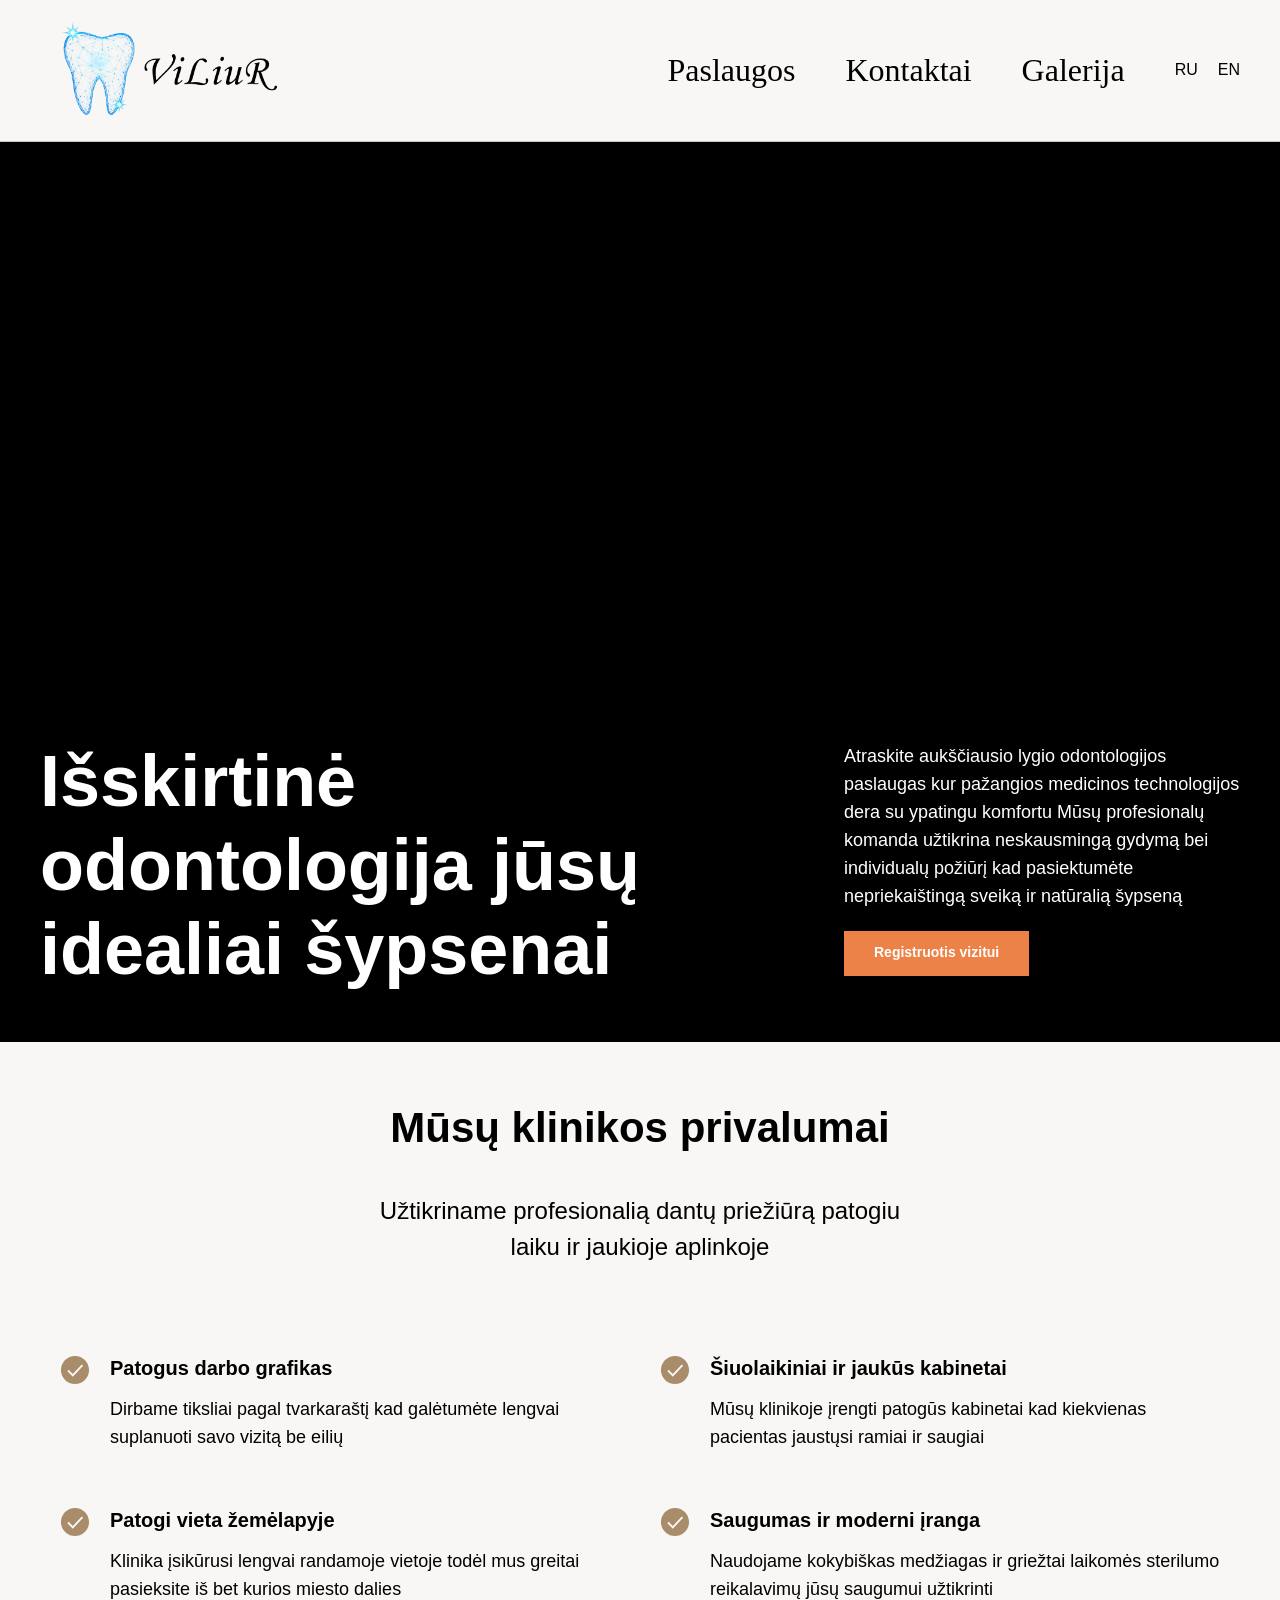
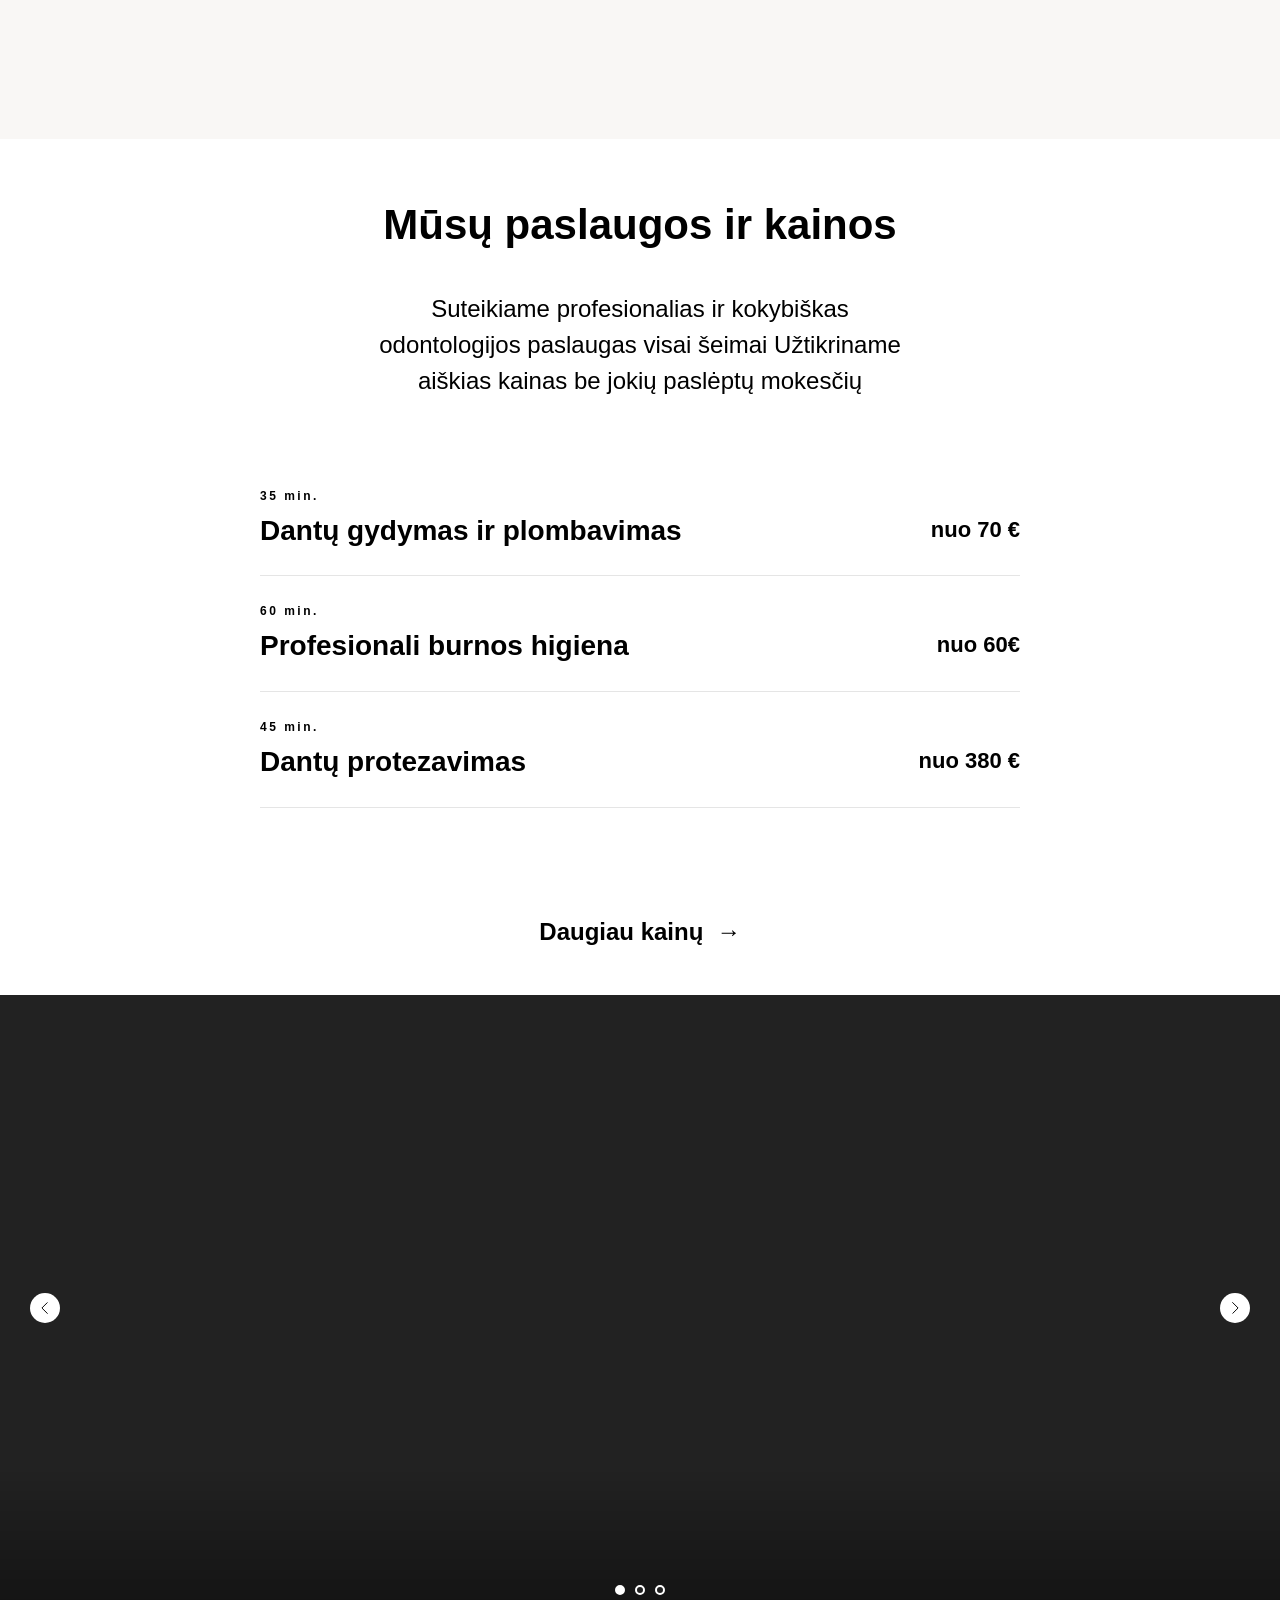
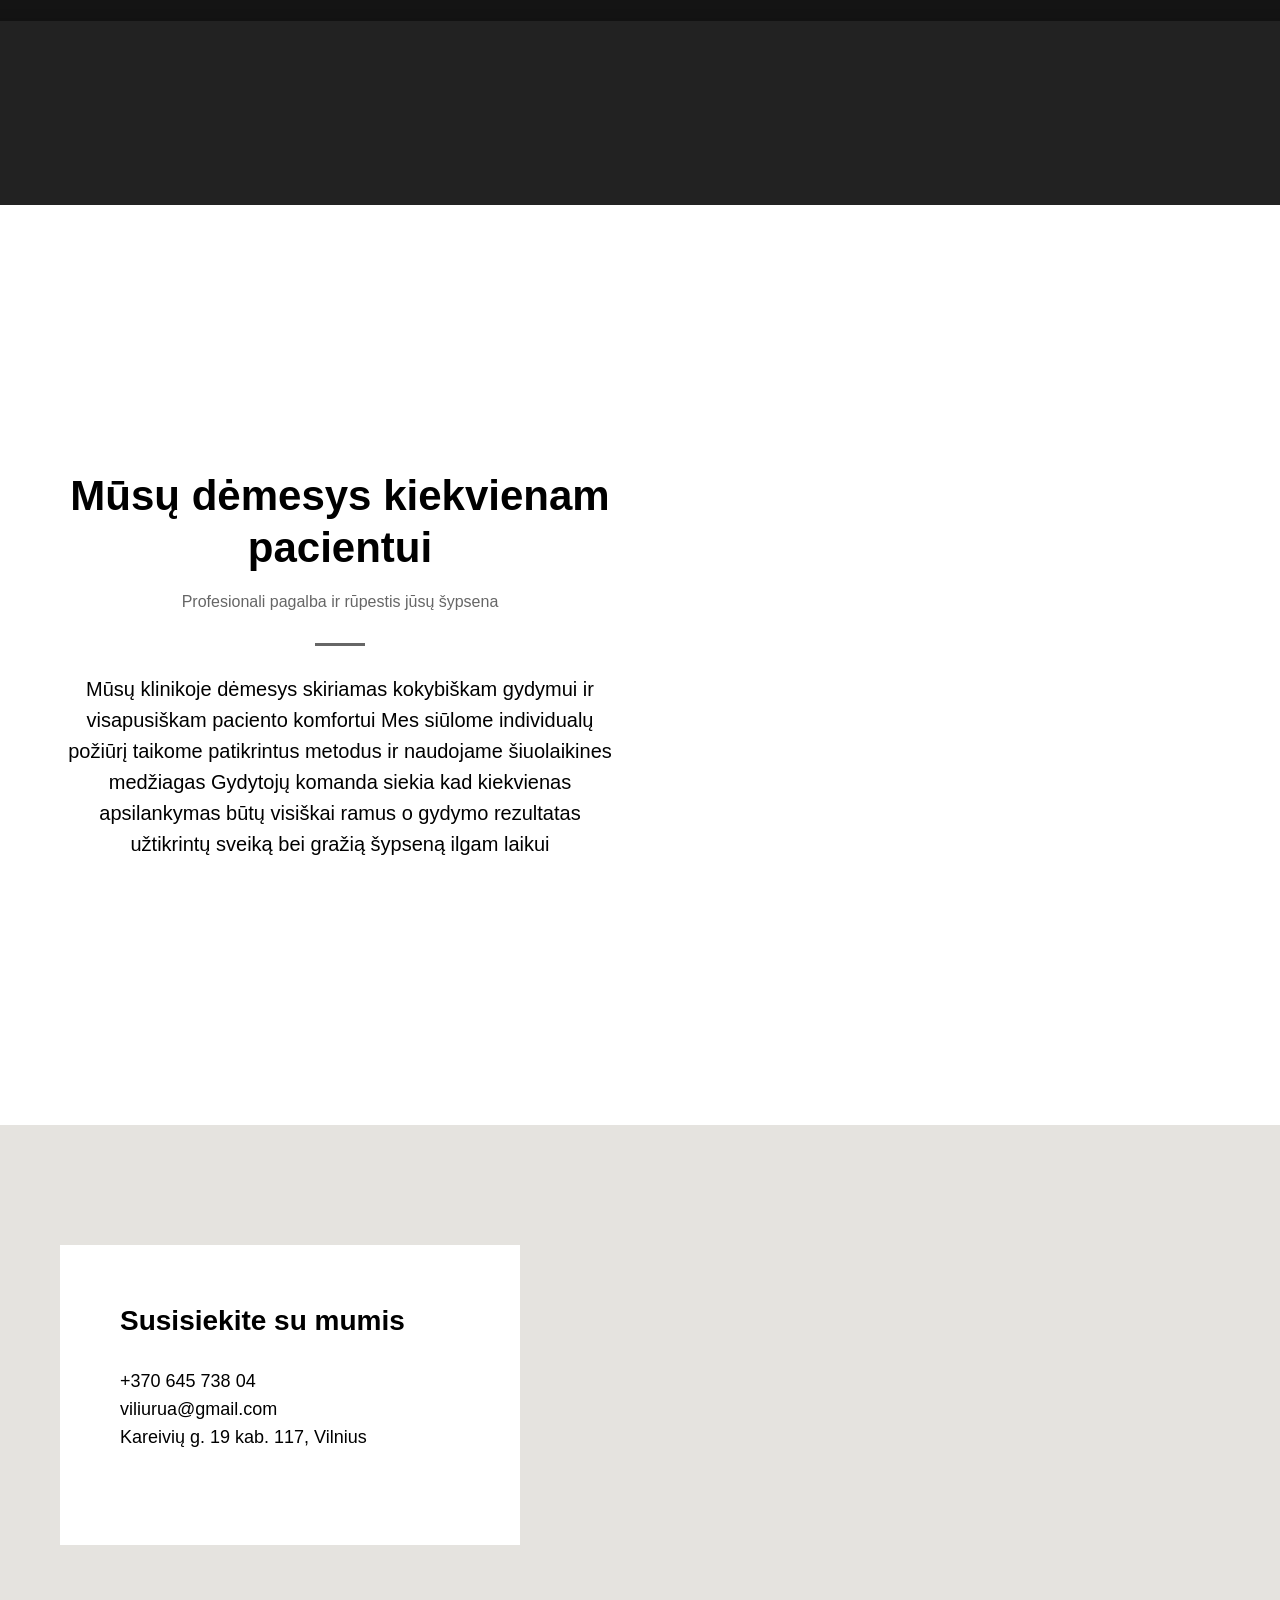
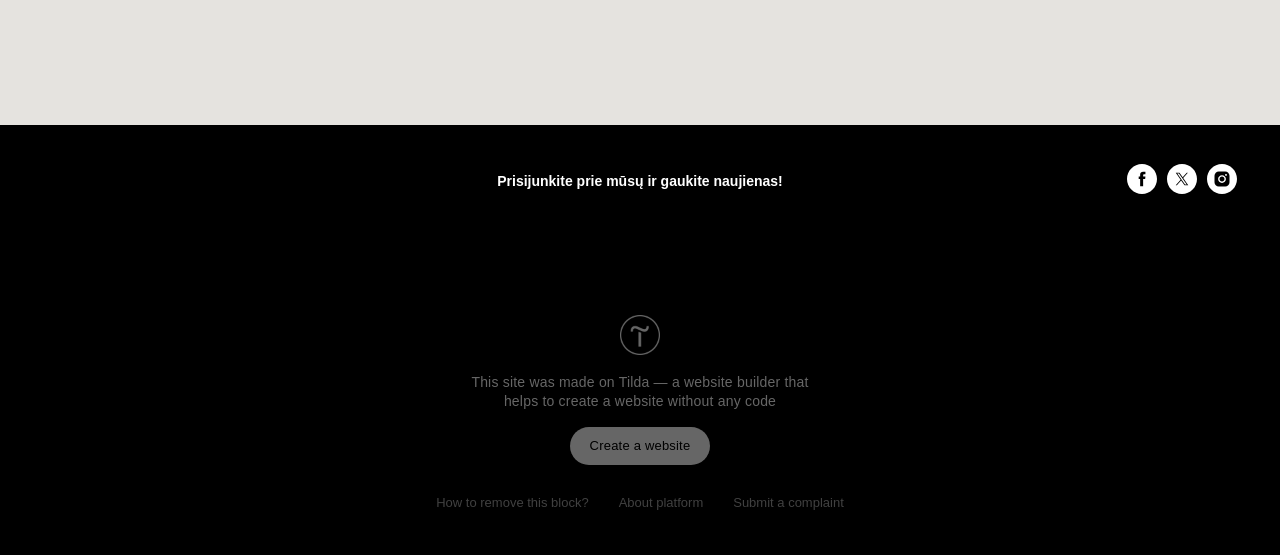
==== commit 3812d0f3: "updated padding" ====
--- a/index.html
+++ b/index.html
@@ -2,7 +2,7 @@
 <!-- saved from url=(0037)https://rarely-cute-katydid.tilda.ws/ -->
 <html class=""><head><meta http-equiv="Content-Type" content="text/html; charset=UTF-8">   <meta name="viewport" content="width=device-width, initial-scale=1.0"> <!--metatextblock--> <title>ViLiuR</title> <meta property="og:url" content="https://rarely-cute-katydid.tilda.ws"> <meta property="og:title" content="ViLiuR"> <meta property="og:description" content=""> <meta property="og:type" content="website"> <meta property="og:image" content="https://thb.tildacdn.ink/tild3638-3364-4638-b334-663330336534/-/resize/504x/ChatGPT_Image_Aug_17.png"> <link rel="canonical" href="https://rarely-cute-katydid.tilda.ws/"> <!--/metatextblock--> <meta name="format-detection" content="telephone=no"> <meta http-equiv="x-dns-prefetch-control" content="on"> <link rel="dns-prefetch" href="https://ws.tildacdn.com/"> <link rel="dns-prefetch" href="https://static.tildacdn.ink/"> <meta name="robots" content="nofollow"> <!--favicons--> <link rel="shortcut icon" href="https://static.tildacdn.ink/img/tildafavicon.ico" type="image/x-icon"> <!--/favicons--> <!-- Assets --> <script type="text/javascript" async="" id="tildastatscript" src="./index_files/tilda-stat-1.0.min.js.download"></script><script src="./index_files/tilda-fallback-1.0.min.js.download" async="" charset="utf-8"></script> <link rel="stylesheet" href="./index_files/tilda-grid-3.0.min.css" type="text/css" media="all" onerror="this.loaderr='y';"> <link rel="stylesheet" href="./index_files/tilda-blocks-page192633003.min.css" type="text/css" media="all" onerror="this.loaderr='y';"> <link rel="preconnect" href="https://fonts.gstatic.com/"> <link href="./index_files/css2" rel="stylesheet"> <link rel="stylesheet" href="./index_files/tilda-menusub-1.1.min.css" type="text/css" media="all" onerror="this.loaderr='y';"> <link rel="stylesheet" href="./index_files/tilda-menu-widgeticons-1.0.min.css" type="text/css" media="all" onerror="this.loaderr='y';"> <link rel="stylesheet" href="./index_files/tilda-menu-burger-1.0.min.css" type="text/css" media="all" onerror="this.loaderr='y';"> <link rel="stylesheet" href="./index_files/tilda-cover-1.0.min.css" type="text/css" media="all" onerror="this.loaderr='y';"> <link rel="stylesheet" href="./index_files/tilda-slds-1.4.min.css" type="text/css" media="all" onload="this.media='all';" onerror="this.loaderr='y';"> <noscript><link rel="stylesheet" href="https://static.tildacdn.ink/css/tilda-slds-1.4.min.css" type="text/css" media="all" /></noscript> <script nomodule="" src="./index_files/tilda-polyfill-1.0.min.js.download" charset="utf-8"></script> <script type="text/javascript">function t_onReady(func) {if(document.readyState!='loading') {func();} else {document.addEventListener('DOMContentLoaded',func);}}
 function t_onFuncLoad(funcName,okFunc,time) {if(typeof window[funcName]==='function') {okFunc();} else {setTimeout(function() {t_onFuncLoad(funcName,okFunc,time);},(time||100));}}function t_throttle(fn,threshhold,scope) {return function() {fn.apply(scope||this,arguments);};}</script> <script src="./index_files/tilda-scripts-3.0.min.js.download" charset="utf-8" defer="" onerror="this.loaderr='y';"></script> <script src="./index_files/tilda-blocks-page192633003.min.js.download" charset="utf-8" async="" onerror="this.loaderr='y';"></script> <script src="./index_files/tilda-lazyload-1.0.min.js.download" charset="utf-8" async="" onerror="this.loaderr='y';"></script> <script src="./index_files/tilda-menusub-1.1.min.js.download" charset="utf-8" async="" onerror="this.loaderr='y';"></script> <script src="./index_files/tilda-menu-1.1.min.js.download" charset="utf-8" async="" onerror="this.loaderr='y';"></script> <script src="./index_files/tilda-menu-widgeticons-1.0.min.js.download" charset="utf-8" async="" onerror="this.loaderr='y';"></script> <script src="./index_files/tilda-menu-burger-1.0.min.js.download" charset="utf-8" async="" onerror="this.loaderr='y';"></script> <script src="./index_files/tilda-cover-1.0.min.js.download" charset="utf-8" async="" onerror="this.loaderr='y';"></script> <script src="./index_files/tilda-paint-icons.min.js.download" charset="utf-8" async="" onerror="this.loaderr='y';"></script> <script src="./index_files/tilda-slds-1.4.min.js.download" charset="utf-8" async="" onerror="this.loaderr='y';"></script> <script src="./index_files/hammer.min.js.download" charset="utf-8" async="" onerror="this.loaderr='y';"></script> <script src="./index_files/tilda-map-1.0.min.js.download" charset="utf-8" async="" onerror="this.loaderr='y';"></script> <script src="./index_files/tilda-events-1.0.min.js.download" charset="utf-8" async="" onerror="this.loaderr='y';"></script> <script type="text/javascript">window.dataLayer=window.dataLayer||[];</script> <script type="text/javascript">(function() {var ttt='cebo';var tt='oog';var re=new RegExp("bot|g" + tt + "le|yandex|baidu|bing|msn|duckduckbot|teoma|slurp|crawler|spider|robot|crawling|fa" + ttt + "ok","i");if((re.test(navigator.userAgent))===false&&typeof(sessionStorage)!='undefined'&&sessionStorage.getItem('visited')!=='y'&&document.visibilityState){var style=document.createElement('style');style.type='text/css';style.innerHTML='@media screen and (min-width: 980px) {.t-records {opacity: 0;}.t-records_animated {-webkit-transition: opacity ease-in-out .2s;-moz-transition: opacity ease-in-out .2s;-o-transition: opacity ease-in-out .2s;transition: opacity ease-in-out .2s;}.t-records.t-records_visible {opacity: 1;}}';document.getElementsByTagName('head')[0].appendChild(style);function t_setvisRecs(){var alr=document.querySelectorAll('.t-records');Array.prototype.forEach.call(alr,function(el) {el.classList.add("t-records_animated");});setTimeout(function() {Array.prototype.forEach.call(alr,function(el) {el.classList.add("t-records_visible");});sessionStorage.setItem("visited","y");},400);}
-document.addEventListener('DOMContentLoaded',t_setvisRecs);}})();</script><style type="text/css">@media screen and (min-width: 980px) {.t-records {opacity: 0;}.t-records_animated {-webkit-transition: opacity ease-in-out .2s;-moz-transition: opacity ease-in-out .2s;-o-transition: opacity ease-in-out .2s;transition: opacity ease-in-out .2s;}.t-records.t-records_visible {opacity: 1;}}</style><link type="text/css" rel="stylesheet" charset="UTF-8" href="./index_files/m=el_main_css"><script src="chrome-extension://liecbddmkiiihnedobmlmillhodjkdmb/js/recordConsoleEvents.js"></script></head> <body class="t-body" style="margin:0;"> <!--allrecords--> <div id="allrecords" class="t-records t-records_animated t-records_visible" data-hook="blocks-collection-content-node" data-tilda-project-id="32327703" data-tilda-page-id="192633003" data-tilda-formskey="121eebb8fd84c9178274ac1432327703" data-tilda-cookie="no" data-tilda-lazy="yes" data-tilda-root-zone="one" data-tilda-project-country="LT"> <div id="rec3087381003" class="r t-rec" style="background-color: rgb(249, 247, 245); opacity: 1;" data-record-type="1367" data-bg-color="#f9f7f5" data-parenttplid="1272" data-animationappear="off"> <!-- T1272 --> <div id="nav3087381003marker"></div> <div class="t1272" data-menu="yes" data-menu-widgeticons-hide="yes"> <div class="t-menu-base__mobile-menu tmenu-mobile"> <div class="tmenu-mobile__container tmenu-mobile__container_right tmenu-mobile__container_logoleft"> <div class="t-menu-base__logowrapper t-menu-base__logowrapper_left t-menu-base__logowrapper_both t-menu-base__logowrapper_mobile"> <div class="t-menu-base__logo"> <img class="t-menu-base__imglogo t-menu-base__imglogomobile" src="./index_files/ChatGPT_Image_Aug_17.png" imgfield="img" alt=""> </div> </div> <style>#rec3087381003 .t-menu-base__imglogo{max-width:250px;width:250px;}</style> <button type="button" aria-expanded="false" aria-label="Navigation menu" class="t-menu-burger t-menuburger t-menu-base__burger_mlauto"> <div class="t-menu-burger__icon t-menu-burger__icon_first t-menu-burger__icon_small"> <span style="background-color: #000000;"></span> <span style="background-color: #000000;"></span> <span style="background-color: #000000;"></span> <span style="background-color: #000000;"></span> </div> </button> <style>#rec3087381003 .t-menu-burger__text{color:#000000;}</style> </div> </div> <style>.tmenu-mobile{background-color:#111;display:none;width:100%;top:0;z-index:990;}.tmenu-mobile_positionfixed{position:fixed;}.tmenu-mobile__text{color:#000;}.tmenu-mobile__container{min-height:64px;padding:20px;position:relative;box-sizing:border-box;display:flex;justify-content:space-between;align-items:center;}.tmenu-mobile__list{display:block;}.tmenu-mobile__container_logocenter>.t-menu-base__logowrapper,.tmenu-mobile__container_logocenter>.tmenu-mobile__text{position:absolute;left:50%;transform:translateX(-50%);}.tmenu-mobile__burgerlogo{display:inline-block;font-size:24px;font-weight:400;white-space:nowrap;vertical-align:middle;}@media screen and (max-width:960px){.tmenu-mobile__menucontent_hidden{display:none;height:auto;}.tmenu-mobile{display:block;}}@media screen and (max-width:960px){#rec3087381003 .tmenu-mobile{background-color:#f9f7f5;}}</style> <style>#rec3087381003 .tmenu-mobile__burgerlogo a{color:#000000;}</style> <style>#rec3087381003 .tmenu-mobile__burgerlogo__title{color:#000000;}</style> <div id="nav3087381003" class="t-menu-base t-menu-base_positionstatic
+document.addEventListener('DOMContentLoaded',t_setvisRecs);}})();</script><link type="text/css" rel="stylesheet" charset="UTF-8" href="./index_files/m=el_main_css"><script src="chrome-extension://liecbddmkiiihnedobmlmillhodjkdmb/js/recordConsoleEvents.js"></script><style type="text/css">div.t-records {opacity: 1;}</style></head> <body class="t-body" style="margin:0;"> <!--allrecords--> <div id="allrecords" class="t-records" data-hook="blocks-collection-content-node" data-tilda-project-id="32327703" data-tilda-page-id="192633003" data-tilda-formskey="121eebb8fd84c9178274ac1432327703" data-tilda-cookie="no" data-tilda-lazy="yes" data-tilda-root-zone="one" data-tilda-project-country="LT"> <div id="rec3087381003" class="r t-rec" style="background-color: rgb(249, 247, 245); opacity: 1;" data-record-type="1367" data-bg-color="#f9f7f5" data-parenttplid="1272" data-animationappear="off"> <!-- T1272 --> <div id="nav3087381003marker"></div> <div class="t1272" data-menu="yes" data-menu-widgeticons-hide="yes"> <div class="t-menu-base__mobile-menu tmenu-mobile"> <div class="tmenu-mobile__container tmenu-mobile__container_right tmenu-mobile__container_logoleft"> <div class="t-menu-base__logowrapper t-menu-base__logowrapper_left t-menu-base__logowrapper_both t-menu-base__logowrapper_mobile"> <div class="t-menu-base__logo"> <img class="t-menu-base__imglogo t-menu-base__imglogomobile" src="./index_files/ChatGPT_Image_Aug_17.png" imgfield="img" alt=""> </div> </div> <style>#rec3087381003 .t-menu-base__imglogo{max-width:250px;width:250px;}</style> <button type="button" aria-expanded="false" aria-label="Navigation menu" class="t-menu-burger t-menuburger t-menu-base__burger_mlauto"> <div class="t-menu-burger__icon t-menu-burger__icon_first t-menu-burger__icon_small"> <span style="background-color: #000000;"></span> <span style="background-color: #000000;"></span> <span style="background-color: #000000;"></span> <span style="background-color: #000000;"></span> </div> </button> <style>#rec3087381003 .t-menu-burger__text{color:#000000;}</style> </div> </div> <style>.tmenu-mobile{background-color:#111;display:none;width:100%;top:0;z-index:990;}.tmenu-mobile_positionfixed{position:fixed;}.tmenu-mobile__text{color:#000;}.tmenu-mobile__container{min-height:64px;padding:20px;position:relative;box-sizing:border-box;display:flex;justify-content:space-between;align-items:center;}.tmenu-mobile__list{display:block;}.tmenu-mobile__container_logocenter>.t-menu-base__logowrapper,.tmenu-mobile__container_logocenter>.tmenu-mobile__text{position:absolute;left:50%;transform:translateX(-50%);}.tmenu-mobile__burgerlogo{display:inline-block;font-size:24px;font-weight:400;white-space:nowrap;vertical-align:middle;}@media screen and (max-width:960px){.tmenu-mobile__menucontent_hidden{display:none;height:auto;}.tmenu-mobile{display:block;}}@media screen and (max-width:960px){#rec3087381003 .tmenu-mobile{background-color:#f9f7f5;}}</style> <style>#rec3087381003 .tmenu-mobile__burgerlogo a{color:#000000;}</style> <style>#rec3087381003 .tmenu-mobile__burgerlogo__title{color:#000000;}</style> <div id="nav3087381003" class="t-menu-base t-menu-base_positionstatic
 tmenu-mobile__menucontent_hidden t-menu-base_mobile-center
 t-menu-base__burgermenu__default" data-navmarker="nav3087381003marker" data-appearoffset="" data-bgopacity-two="1" data-menu="yes" data-bgcolor-hex="" data-bgcolor-rgba="" data-bgopacity="1" data-menushadow="" data-menushadow-css=""> <div class="t-menu-base__maincontainer
 t-menu-base__maincontainer_100 t-menu-base__maincontainer_100-40 t-menu-base__maincontainer_logoleft "> <div class="t-menu-base__logowrapper t-menu-base__logowrapper_left t-menu-base__logowrapper_both"> <div class="t-menu-base__logo"> <img class="t-menu-base__imglogo t-menu-base__imglogomobile" src="./index_files/ChatGPT_Image_Aug_17.png" imgfield="img" alt=""> </div> </div> <style>#rec3087381003 .t-menu-base__imglogo{max-width:250px;width:250px;}</style> <div class="t-menu-base__leftwrapper t-menu-base__wrapper t-menu-base__leftwrapper_right" style=""> <ul role="list" class="t-menu-base__list t-menu__list "> <li class="t-menu-base__list-item"> <div class="t-menu__link-wrapper" data-menu-submenu-hook=""> <a class="t-menu__link-item" href="https://rarely-cute-katydid.tilda.ws/#rec3087381303" data-menu-item-number="1">Paslaugos</a> </div> </li> <li class="t-menu-base__list-item"> <div class="t-menu__link-wrapper" data-menu-submenu-hook=""> <a class="t-menu__link-item" href="https://rarely-cute-katydid.tilda.ws/#rec3118853903" data-menu-item-number="2">Kontaktai</a> </div> </li> <li class="t-menu-base__list-item"> <div class="t-menu__link-wrapper" data-menu-submenu-hook=""> <a class="t-menu__link-item" href="https://rarely-cute-katydid.tilda.ws/#rec3087679803" data-menu-item-number="3">Galerija</a> </div> </li> </ul> </div> <div class="t-menu-base__rightwrapper t-menu-base__wrapper" style=""> <div class="t-menu-base__additionalwrapper"> <div class="t-menu-base__langs-wrapper"> <ul class="t-menu-base__langs t-menu-base__langs_flex"> <li class="t-menu-base__langs-item"> <a style="" href="https://rarely-cute-katydid.tilda.ws/ru/"> <span class="t-menu-base__lang-code" title="Russian">RU</span> </a> </li> <li class="t-menu-base__langs-item"> <a style="" href="https://rarely-cute-katydid.tilda.ws/en/"> <span class="t-menu-base__lang-code" title="English">EN</span> </a> </li> </ul> </div> <style>#rec3087381003 .t-menu-base__langs.t-menu-base__langs_dropdown .t-menu-base__langs-item a{color:#000000 !important;}#rec3087381003 .t-menu-base__langs.t-menu-base__langs_dropdown .t-menu-base__langs-item a.t-active{color:#000000 !important;}</style> </div> </div> </div> </div> </div> <script>t_onReady(function() {t_onFuncLoad('t_menuBase__interactFromKeyboard',function() {t_menuBase__interactFromKeyboard('3087381003');});t_onFuncLoad('t1272_init',function() {t1272_init('3087381003');});t_onFuncLoad('t_menuBase__setBGcolor',function() {t_menuBase__setBGcolor('3087381003','.t-menu-base, .t-menu-base__maincontainer');window.addEventListener('resize',t_throttle(function() {t_menuBase__setBGcolor('3087381003','.t-menu-base, .t-menu-base__maincontainer');}));});});t_onReady(function() {t_onFuncLoad('t1272_createMobileMenu',function() {t1272_createMobileMenu('3087381003');});});t_onReady(function() {t_onFuncLoad('t_menuBase__highlightActiveLinks',function() {t_menuBase__highlightActiveLinks('.t-menu-base__list-item a');});});t_onReady(function(){var rec=document.querySelector('#rec3087381003');if(!rec) return
@@ -10,13 +10,13 @@
 Išskirtinė odontologija jūsų idealiai šypsenai
 </div> </div> <div class="t1120__col-right"> <div class="t1120__descr t-descr t-descr_sm" field="descr">
 Atraskite aukščiausio lygio odontologijos paslaugas kur pažangios medicinos technologijos dera su ypatingu komfortu Mūsų profesionalų komanda užtikrina neskausmingą gydymą bei individualų požiūrį kad pasiektumėte nepriekaištingą sveiką ir natūralią šypseną
-</div> <div class="t1120__buttons"> <a class="t-btn t-btnflex t-btnflex_type_button t-btnflex_sm" href="https://wa.me/37064573804"><span class="t-btnflex__text">Registruotis vizitui</span> <style>#rec3087381103 .t-btnflex.t-btnflex_type_button{color:#ffffff;background-color:#ec8247;--border-width:0px;border-style:none !important;box-shadow:none !important;transition-duration:0.2s;transition-property:background-color,color,border-color,box-shadow,opacity,transform,gap;transition-timing-function:ease-in-out;}</style></a> </div> </div> </div> </div> </div> </div> </div> </div> </div> <div id="rec3087381203" class="r t-rec t-rec_pt_135 t-rec_pt-res-480_90 t-rec_pb_135 t-rec_pb-res-480_90" style="padding-top:135px;padding-bottom:135px;background-color:#f9f7f5; " data-animationappear="off" data-record-type="820" data-bg-color="#f9f7f5"> <!-- t820 --> <div class="t820"> <div class="t-section__container t-container t-container_flex js-block-header"> <div class="t-col t-col_12 "> <div class="js-block-header-title t-section__title t-title t-title_xs t-align_center t-margin_auto" data-editable="true" field="btitle">
+</div> <div class="t1120__buttons"> <a class="t-btn t-btnflex t-btnflex_type_button t-btnflex_sm" href="https://wa.me/37064573804"><span class="t-btnflex__text">Registruotis vizitui</span> <style>#rec3087381103 .t-btnflex.t-btnflex_type_button{color:#ffffff;background-color:#ec8247;--border-width:0px;border-style:none !important;box-shadow:none !important;transition-duration:0.2s;transition-property:background-color,color,border-color,box-shadow,opacity,transform,gap;transition-timing-function:ease-in-out;}</style></a> </div> </div> </div> </div> </div> </div> </div> </div> </div> <div id="rec3087381203" class="r t-rec t-rec_pt_60 t-rec_pt-res-480_90 t-rec_pb_135 t-rec_pb-res-480_90" style="padding-top:60px;padding-bottom:135px;background-color:#f9f7f5; " data-animationappear="off" data-record-type="820" data-bg-color="#f9f7f5"> <!-- t820 --> <div class="t820"> <div class="t-section__container t-container t-container_flex js-block-header"> <div class="t-col t-col_12 "> <div class="js-block-header-title t-section__title t-title t-title_xs t-align_center t-margin_auto" data-editable="true" field="btitle">
 Mūsų klinikos privalumai
 </div> <div class="js-block-header-descr t-section__descr t-descr t-descr_xl t-align_center t-margin_auto" data-editable="true" field="bdescr">
 Užtikriname profesionalią dantų priežiūrą patogiu laiku ir jaukioje aplinkoje
-</div> </div> </div> <style>.t-section__title,.t-section__descr{overflow-wrap:break-word;}.t-section__descr{max-width:560px;}#rec3087381203 .t-section__title{margin-bottom:40px;}#rec3087381203 .t-section__descr{margin-bottom:90px;}#rec3087381203 .t-section__container:not(:has(.t-section__descr)) .t-section__title{margin-bottom:90px;}@media screen and (max-width:960px){#rec3087381203 .t-section__title{margin-bottom:20px;}#rec3087381203 .t-section__descr{margin-bottom:45px;}#rec3087381203 .t-section__container:not(:has(.t-section__descr)) .t-section__title{margin-bottom:45px;}}</style> <style>#rec3087381203 .t-section__title{color:#000000;}#rec3087381203 .t-section__descr{color:#000000;}</style> <ul role="list" class="t820__container t-container"> <li class="t-col t-col_6 t820__col_first t-item t-list__item"> <div class="t-cell t-valign_top"> <div class="t820__bgimg t-bgimg" imgfield="li_img__5477369133600" style="width: 30px; height: 30px; background-image: url(&quot;[data-uri]&quot;);" itemscope="" itemtype="http://schema.org/ImageObject"> <meta itemprop="image" content="https://static.tildacdn.ink/lib/icons/bullets/check5.svg"> </div> </div> <div class="t820__textwrapper t-cell t-valign_top"> <div class="t-name t-name_md t820__bottommargin" field="li_title__5477369133600">Patogus darbo grafikas</div> <div class="t-descr t-descr_sm" field="li_descr__5477369133600">Dirbame tiksliai pagal tvarkaraštį kad galėtumėte lengvai suplanuoti savo vizitą be eilių</div> </div> </li> <li class="t-col t-col_6 t-item t-list__item"> <div class="t-cell t-valign_top"> <div class="t820__bgimg t-bgimg" imgfield="li_img__5477369133601" style="width: 30px; height: 30px; background-image: url(&quot;[data-uri]&quot;);" itemscope="" itemtype="http://schema.org/ImageObject"> <meta itemprop="image" content="https://static.tildacdn.ink/lib/icons/bullets/check5.svg"> </div> </div> <div class="t820__textwrapper t-cell t-valign_top"> <div class="t-name t-name_md t820__bottommargin" field="li_title__5477369133601">Šiuolaikiniai ir jaukūs kabinetai</div> <div class="t-descr t-descr_sm" field="li_descr__5477369133601">Mūsų klinikoje įrengti patogūs kabinetai kad kiekvienas pacientas jaustųsi ramiai ir saugiai</div> </div> </li> <li class="t-col t-col_6 t-item t-list__item"> <div class="t-cell t-valign_top"> <div class="t820__bgimg t-bgimg" imgfield="li_img__5477369133602" style="width: 30px; height: 30px; background-image: url(&quot;[data-uri]&quot;);" itemscope="" itemtype="http://schema.org/ImageObject"> <meta itemprop="image" content="https://static.tildacdn.ink/lib/icons/bullets/check5.svg"> </div> </div> <div class="t820__textwrapper t-cell t-valign_top"> <div class="t-name t-name_md t820__bottommargin" field="li_title__5477369133602">Patogi vieta žemėlapyje</div> <div class="t-descr t-descr_sm" field="li_descr__5477369133602">Klinika įsikūrusi lengvai randamoje vietoje todėl mus greitai pasieksite iš bet kurios miesto dalies</div> </div> </li> <li class="t-col t-col_6 t-item t-list__item"> <div class="t-cell t-valign_top"> <div class="t820__bgimg t-bgimg" imgfield="li_img__5477369133603" style="width: 30px; height: 30px; background-image: url(&quot;[data-uri]&quot;);" itemscope="" itemtype="http://schema.org/ImageObject"> <meta itemprop="image" content="https://static.tildacdn.ink/lib/icons/bullets/check5.svg"> </div> </div> <div class="t820__textwrapper t-cell t-valign_top"> <div class="t-name t-name_md t820__bottommargin" field="li_title__5477369133603">Saugumas ir moderni įranga</div> <div class="t-descr t-descr_sm" field="li_descr__5477369133603">Naudojame kokybiškas medžiagas ir griežtai laikomės sterilumo reikalavimų jūsų saugumui užtikrinti</div> </div> </li> </ul> </div> <script>t_onReady(function() {t_onFuncLoad('t__paintIcons',function() {t__paintIcons('3087381203','.t820__img, .t820__bgimg');});});</script> <style>#rec3087381203 .t820__textwrapper .t-name{color:#000000;}#rec3087381203 .t820__textwrapper .t-descr{color:#000000;}</style> </div> <div id="rec3087381303" class="r t-rec t-rec_pt_135 t-rec_pb_135" style="padding-top:135px;padding-bottom:135px; " data-animationappear="off" data-record-type="792"> <!-- T792 --> <div class="t792"> <div class="t-section__container t-container t-container_flex js-block-header"> <div class="t-col t-col_12 "> <div class="js-block-header-title t-section__title t-title t-title_xs t-align_center t-margin_auto" data-editable="true" field="btitle">
+</div> </div> </div> <style>.t-section__title,.t-section__descr{overflow-wrap:break-word;}.t-section__descr{max-width:560px;}#rec3087381203 .t-section__title{margin-bottom:40px;}#rec3087381203 .t-section__descr{margin-bottom:90px;}#rec3087381203 .t-section__container:not(:has(.t-section__descr)) .t-section__title{margin-bottom:90px;}@media screen and (max-width:960px){#rec3087381203 .t-section__title{margin-bottom:20px;}#rec3087381203 .t-section__descr{margin-bottom:45px;}#rec3087381203 .t-section__container:not(:has(.t-section__descr)) .t-section__title{margin-bottom:45px;}}</style> <style>#rec3087381203 .t-section__title{color:#000000;}#rec3087381203 .t-section__descr{color:#000000;}</style> <ul role="list" class="t820__container t-container"> <li class="t-col t-col_6 t820__col_first t-item t-list__item"> <div class="t-cell t-valign_top"> <div class="t820__bgimg t-bgimg" imgfield="li_img__5477369133600" style="width: 30px; height: 30px; background-image: url(&quot;[data-uri]&quot;);" itemscope="" itemtype="http://schema.org/ImageObject"> <meta itemprop="image" content="https://static.tildacdn.ink/lib/icons/bullets/check5.svg"> </div> </div> <div class="t820__textwrapper t-cell t-valign_top"> <div class="t-name t-name_md t820__bottommargin" field="li_title__5477369133600">Patogus darbo grafikas</div> <div class="t-descr t-descr_sm" field="li_descr__5477369133600">Dirbame tiksliai pagal tvarkaraštį kad galėtumėte lengvai suplanuoti savo vizitą be eilių</div> </div> </li> <li class="t-col t-col_6 t-item t-list__item"> <div class="t-cell t-valign_top"> <div class="t820__bgimg t-bgimg" imgfield="li_img__5477369133601" style="width: 30px; height: 30px; background-image: url(&quot;[data-uri]&quot;);" itemscope="" itemtype="http://schema.org/ImageObject"> <meta itemprop="image" content="https://static.tildacdn.ink/lib/icons/bullets/check5.svg"> </div> </div> <div class="t820__textwrapper t-cell t-valign_top"> <div class="t-name t-name_md t820__bottommargin" field="li_title__5477369133601">Šiuolaikiniai ir jaukūs kabinetai</div> <div class="t-descr t-descr_sm" field="li_descr__5477369133601">Mūsų klinikoje įrengti patogūs kabinetai kad kiekvienas pacientas jaustųsi ramiai ir saugiai</div> </div> </li> <li class="t-col t-col_6 t-item t-list__item"> <div class="t-cell t-valign_top"> <div class="t820__bgimg t-bgimg" imgfield="li_img__5477369133602" style="width: 30px; height: 30px; background-image: url(&quot;[data-uri]&quot;);" itemscope="" itemtype="http://schema.org/ImageObject"> <meta itemprop="image" content="https://static.tildacdn.ink/lib/icons/bullets/check5.svg"> </div> </div> <div class="t820__textwrapper t-cell t-valign_top"> <div class="t-name t-name_md t820__bottommargin" field="li_title__5477369133602">Patogi vieta žemėlapyje</div> <div class="t-descr t-descr_sm" field="li_descr__5477369133602">Klinika įsikūrusi lengvai randamoje vietoje todėl mus greitai pasieksite iš bet kurios miesto dalies</div> </div> </li> <li class="t-col t-col_6 t-item t-list__item"> <div class="t-cell t-valign_top"> <div class="t820__bgimg t-bgimg" imgfield="li_img__5477369133603" style="width: 30px; height: 30px; background-image: url(&quot;[data-uri]&quot;);" itemscope="" itemtype="http://schema.org/ImageObject"> <meta itemprop="image" content="https://static.tildacdn.ink/lib/icons/bullets/check5.svg"> </div> </div> <div class="t820__textwrapper t-cell t-valign_top"> <div class="t-name t-name_md t820__bottommargin" field="li_title__5477369133603">Saugumas ir moderni įranga</div> <div class="t-descr t-descr_sm" field="li_descr__5477369133603">Naudojame kokybiškas medžiagas ir griežtai laikomės sterilumo reikalavimų jūsų saugumui užtikrinti</div> </div> </li> </ul> </div> <script>t_onReady(function() {t_onFuncLoad('t__paintIcons',function() {t__paintIcons('3087381203','.t820__img, .t820__bgimg');});});</script> <style>#rec3087381203 .t820__textwrapper .t-name{color:#000000;}#rec3087381203 .t820__textwrapper .t-descr{color:#000000;}</style> </div> <div id="rec3087381303" class="r t-rec t-rec_pt_60 t-rec_pb_45" style="padding-top:60px;padding-bottom:45px; " data-animationappear="off" data-record-type="792"> <!-- T792 --> <div class="t792"> <div class="t-section__container t-container t-container_flex js-block-header"> <div class="t-col t-col_12 "> <div class="js-block-header-title t-section__title t-title t-title_xs t-align_center t-margin_auto" data-editable="true" field="btitle">
 Mūsų paslaugos ir kainos
 </div> <div class="js-block-header-descr t-section__descr t-descr t-descr_xl t-align_center t-margin_auto" data-editable="true" field="bdescr">
 Suteikiame profesionalias ir kokybiškas odontologijos paslaugas visai šeimai Užtikriname aiškias kainas be jokių paslėptų mokesčių
-</div> </div> </div> <style>.t-section__title,.t-section__descr{overflow-wrap:break-word;}.t-section__descr{max-width:560px;}#rec3087381303 .t-section__title{margin-bottom:40px;}#rec3087381303 .t-section__descr{margin-bottom:90px;}#rec3087381303 .t-section__container:not(:has(.t-section__descr)) .t-section__title{margin-bottom:90px;}@media screen and (max-width:960px){#rec3087381303 .t-section__title{margin-bottom:20px;}#rec3087381303 .t-section__descr{margin-bottom:45px;}#rec3087381303 .t-section__container:not(:has(.t-section__descr)) .t-section__title{margin-bottom:45px;}}</style> <div class="t-container"> <div class="t792__col t-col t-col_8 t-prefix_2"> <div class="t792__wrapper"> <div class="t792__uptitle t-uptitle t-uptitle_xs" field="li_uptitle__2277133932380">35 min.<br></div> <div class="t792__text-wrapper t-valign_top"> <div class="t792__title t-heading t-heading_sm" field="li_title__2277133932380">Dantų gydymas ir plombavimas</div> </div> <div class="t792__price-wrapper t-valign_top"> <div class="t792__price t-name t-name_lg" field="li_text__2277133932380">nuo 70 €</div> </div> </div> <div class="t-divider t792__line" style="margin-top: 28px; "></div> </div> <div class="t792__col t-col t-col_8 t-prefix_2"> <div class="t792__wrapper"> <div class="t792__uptitle t-uptitle t-uptitle_xs" field="li_uptitle__8287133932381">60 min.</div> <div class="t792__text-wrapper t-valign_top"> <div class="t792__title t-heading t-heading_sm" field="li_title__8287133932381">Profesionali burnos higiena</div> </div> <div class="t792__price-wrapper t-valign_top"> <div class="t792__price t-name t-name_lg" field="li_text__8287133932381">nuo 60€</div> </div> </div> <div class="t-divider t792__line" style="margin-top: 28px; "></div> </div> <div class="t792__col t-col t-col_8 t-prefix_2"> <div class="t792__wrapper"> <div class="t792__uptitle t-uptitle t-uptitle_xs" field="li_uptitle__1786989698638">45 min.</div> <div class="t792__text-wrapper t-valign_top"> <div class="t792__title t-heading t-heading_sm" field="li_title__1786989698638">Dantų protezavimas</div> </div> <div class="t792__price-wrapper t-valign_top"> <div class="t792__price t-name t-name_lg" field="li_text__1786989698638">nuo 380 €</div> </div> </div> <div class="t-divider t792__line" style="margin-top: 28px; "></div> </div> </div> <div class="t-section__container t-container"> <div class="t-col t-col_12"> <div class="t-section__bottomwrapper t-clear t-align_center"> <a class="t-btn t-btnflex t-btnflex_type_bbutton t-btnflex_lg" href="https://rarely-cute-katydid.tilda.ws/kainos.pdf"><span class="t-btnflex__text">Daugiau kainų</span> <style>#rec3087381303 .t-btnflex.t-btnflex_type_bbutton{--border-width:0px;border-style:none !important;box-shadow:none !important;transition-duration:0.2s;transition-property:background-color,color,border-color,box-shadow,opacity,transform,gap;transition-timing-function:ease-in-out;}</style></a> </div> </div> </div> </div> </div> <div id="rec3087679803" class="r t-rec" style="background-color:#222222; " data-animationappear="off" data-record-type="675" data-bg-color="#222222"> <!-- t675 --> <div class="t675 " style="height:90vh;"> <div class="t-slds"> <div class="t-container_100 t-slds__main" style="touch-action: pan-y; -webkit-user-drag: none; -webkit-tap-highlight-color: rgba(0, 0, 0, 0);"> <div class="t-slds__container"> <ul class="t-slds__arrow_container"> <li class="t-slds__arrow_wrapper t-slds__arrow_wrapper-left" data-slide-direction="left" style="height: 626px;"> <button type="button" class="t-slds__arrow t-slds__arrow-left t-slds__arrow-withbg" aria-controls="carousel_3087679803" aria-disabled="false" aria-label="Previous slide" style="width: 30px; height: 30px; background-color: rgb(255, 255, 255); margin-top: 0px;"> <div class="t-slds__arrow_body t-slds__arrow_body-left" style="width: 7px;"> <svg role="presentation" focusable="false" style="display: block" viewBox="0 0 7.3 13" xmlns="http://www.w3.org/2000/svg" xmlns:xlink="http://www.w3.org/1999/xlink"> <polyline fill="none" stroke="#000000" stroke-linejoin="butt" stroke-linecap="butt" stroke-width="1" points="0.5,0.5 6.5,6.5 0.5,12.5"></polyline> </svg> </div> </button> </li> <li class="t-slds__arrow_wrapper t-slds__arrow_wrapper-right" data-slide-direction="right" style="height: 626px;"> <button type="button" class="t-slds__arrow t-slds__arrow-right t-slds__arrow-withbg" aria-controls="carousel_3087679803" aria-disabled="false" aria-label="Next slide" style="width: 30px; height: 30px; background-color: rgb(255, 255, 255); margin-top: 0px;"> <div class="t-slds__arrow_body t-slds__arrow_body-right" style="width: 7px;"> <svg role="presentation" focusable="false" style="display: block" viewBox="0 0 7.3 13" xmlns="http://www.w3.org/2000/svg" xmlns:xlink="http://www.w3.org/1999/xlink"> <polyline fill="none" stroke="#000000" stroke-linejoin="butt" stroke-linecap="butt" stroke-width="1" points="0.5,0.5 6.5,6.5 0.5,12.5"></polyline> </svg> </div> </button> </li> </ul> <div class="t-slds__items-wrapper t-slds_animated-none" id="carousel_3087679803" data-slider-transition="300" data-slider-correct-height="true" data-auto-correct-mobile-width="false" aria-roledescription="carousel" aria-live="off" data-slider-initialized="true" data-slider-totalslides="3" data-slider-pos="1" data-slider-cycle="" data-slider-animated="" data-swiper-initialized="true" data-slider-stopped="" style="width: 7605px; height: 626px; transform: translateX(-1521px);"> <div class="t-slds__item t-slds__item-loaded" data-slide-index="0" role="group" aria-roledescription="slide" aria-hidden="true" aria-label="3 of 3" itemscope="" itemtype="http://schema.org/ImageObject" style="width: 1521px;"> <meta itemprop="image" content="https://static.tildacdn.ink/tild3262-3864-4564-b864-373834336636/beverlynguyen39520.jpg"> <div class="t-slds__wrapper t-align_center t-slds__bgimg t-bgimg loaded" data-original="https://static.tildacdn.ink/tild3262-3864-4564-b864-373834336636/beverlynguyen39520.jpg" style="height: 90vh; background-image: url(&quot;https://optim.tildacdn.ink/tild3262-3864-4564-b864-373834336636/-/format/webp/beverlynguyen39520.jpg.webp&quot;);"> <div class="t675__wrapper" style="background-image: linear-gradient(to bottom, rgba(0,0,0,0), rgba(0,0,0,1));"> <div class="t-container"> <div class="t675__textwrapper t-col t-col_6 t-prefix_3 t-align_center" style="margin-bottom: 69px;"> <div class="t675__title t-name t-name_sm" itemprop="name">Sahalie Falls, US</div> <div class="t675__descr t-descr t-descr_xs" itemprop="description">After the South Fork confluence, the main stem of the McKenzie River continues west through a narrow valley in the mountains, receiving the Blue River from the north at the community of Blue River.</div> </div> </div> </div> </div> </div><div class="t-slds__item t-slds__item_active t-slds__item-loaded" data-slide-index="1" role="group" aria-roledescription="slide" aria-hidden="false" aria-label="1 of 3" itemscope="" itemtype="http://schema.org/ImageObject" style="width: 1521px;"> <meta itemprop="image" content="https://static.tildacdn.ink/tild6338-3339-4638-b731-623366303239/kylecesmat211986.jpg"> <div class="t-slds__wrapper t-align_center t-slds__bgimg t-bgimg loaded" data-original="https://static.tildacdn.ink/tild6338-3339-4638-b731-623366303239/kylecesmat211986.jpg" style="height: 90vh; background-image: url(&quot;https://optim.tildacdn.ink/tild6338-3339-4638-b731-623366303239/-/format/webp/kylecesmat211986.jpg.webp&quot;);"> <div class="t675__wrapper" style="background-image: linear-gradient(to bottom, rgba(0,0,0,0), rgba(0,0,0,1));"> <div class="t-container"> <div class="t675__textwrapper t-col t-col_6 t-prefix_3 t-align_center" style="margin-bottom: 69px;"> <div class="t675__title t-name t-name_sm" field="li_title__1492791605868" itemprop="name">Lago di Braies</div> <div class="t675__descr t-descr t-descr_xs" field="li_descr__1492791605868" itemprop="description">The lake lies at the foot of the rock wall of the Croda del Becco (ted. Seekofel , lad. Sass dla Porta 2,810 m) and is located within the natural park Fanes - Senes and Braies.</div> </div> </div> </div> </div> </div> <div class="t-slds__item t-slds__item-loaded" data-slide-index="2" role="group" aria-roledescription="slide" aria-hidden="true" aria-label="2 of 3" itemscope="" itemtype="http://schema.org/ImageObject" style="width: 1521px;"> <meta itemprop="image" content="https://static.tildacdn.ink/tild6632-3965-4661-a363-376661393133/lucabravo134059.jpg"> <div class="t-slds__wrapper t-align_center t-slds__bgimg t-bgimg" data-original="https://static.tildacdn.ink/tild6632-3965-4661-a363-376661393133/lucabravo134059.jpg" style="height: 90vh;background-image: url('https://thb.tildacdn.ink/tild6632-3965-4661-a363-376661393133/-/resizeb/20x/lucabravo134059.jpg');"> <div class="t675__wrapper" style="background-image: linear-gradient(to bottom, rgba(0,0,0,0), rgba(0,0,0,1));"> <div class="t-container"> <div class="t675__textwrapper t-col t-col_6 t-prefix_3 t-align_center" style="margin-bottom: 69px;"> <div class="t675__title t-name t-name_sm" field="li_title__1492791613439" itemprop="name">Stanley Park, Vancouver</div> <div class="t675__descr t-descr t-descr_xs" field="li_descr__1492791613439" itemprop="description">It is a 405-hectare public park that borders the downtown of Vancouver in British Columbia, Canada, and is almost entirely surrounded by waters of Vancouver Harbour and English Bay.</div> </div> </div> </div> </div> </div> <div class="t-slds__item t-slds__item-loaded" data-slide-index="3" role="group" aria-roledescription="slide" aria-hidden="true" aria-label="3 of 3" itemscope="" itemtype="http://schema.org/ImageObject" style="width: 1521px;"> <meta itemprop="image" content="https://static.tildacdn.ink/tild3262-3864-4564-b864-373834336636/beverlynguyen39520.jpg"> <div class="t-slds__wrapper t-align_center t-slds__bgimg t-bgimg" data-original="https://static.tildacdn.ink/tild3262-3864-4564-b864-373834336636/beverlynguyen39520.jpg" style="height: 90vh;background-image: url('https://thb.tildacdn.ink/tild3262-3864-4564-b864-373834336636/-/resizeb/20x/beverlynguyen39520.jpg');"> <div class="t675__wrapper" style="background-image: linear-gradient(to bottom, rgba(0,0,0,0), rgba(0,0,0,1));"> <div class="t-container"> <div class="t675__textwrapper t-col t-col_6 t-prefix_3 t-align_center" style="margin-bottom: 69px;"> <div class="t675__title t-name t-name_sm" field="li_title__1492791619387" itemprop="name">Sahalie Falls, US</div> <div class="t675__descr t-descr t-descr_xs" field="li_descr__1492791619387" itemprop="description">After the South Fork confluence, the main stem of the McKenzie River continues west through a narrow valley in the mountains, receiving the Blue River from the north at the community of Blue River.</div> </div> </div> </div> </div> </div><div class="t-slds__item" data-slide-index="4" role="group" aria-roledescription="slide" aria-hidden="true" aria-label="1 of 3" itemscope="" itemtype="http://schema.org/ImageObject" style="width: 1521px;"> <meta itemprop="image" content="https://static.tildacdn.ink/tild6338-3339-4638-b731-623366303239/kylecesmat211986.jpg"> <div class="t-slds__wrapper t-align_center t-slds__bgimg t-bgimg" data-original="https://static.tildacdn.ink/tild6338-3339-4638-b731-623366303239/kylecesmat211986.jpg" style="height: 90vh;background-image: url('https://thb.tildacdn.ink/tild6338-3339-4638-b731-623366303239/-/resizeb/20x/kylecesmat211986.jpg');"> <div class="t675__wrapper" style="background-image: linear-gradient(to bottom, rgba(0,0,0,0), rgba(0,0,0,1));"> <div class="t-container"> <div class="t675__textwrapper t-col t-col_6 t-prefix_3 t-align_center" style="margin-bottom: 69px;"> <div class="t675__title t-name t-name_sm" field="li_title__1492791605868" itemprop="name">Lago di Braies</div> <div class="t675__descr t-descr t-descr_xs" field="li_descr__1492791605868" itemprop="description">The lake lies at the foot of the rock wall of the Croda del Becco (ted. Seekofel , lad. Sass dla Porta 2,810 m) and is located within the natural park Fanes - Senes and Braies.</div> </div> </div> </div> </div> </div> </div> <ul class="t-slds__bullet_wrapper"> <li class="t-slds__bullet t-slds__bullet_active" data-slide-bullet-for="1"> <button type="button" class="t-slds__bullet_body" aria-label="Go to slide 1" aria-current="true" style="width: 10px; height: 10px;background-color: #222222;border: 2px solid #ffffff;"></button> </li> <li class="t-slds__bullet " data-slide-bullet-for="2"> <button type="button" class="t-slds__bullet_body" aria-label="Go to slide 2" style="width: 10px; height: 10px;background-color: #222222;border: 2px solid #ffffff;"></button> </li> <li class="t-slds__bullet " data-slide-bullet-for="3"> <button type="button" class="t-slds__bullet_body" aria-label="Go to slide 3" style="width: 10px; height: 10px;background-color: #222222;border: 2px solid #ffffff;"></button> </li> </ul> </div> </div> </div> </div> <script>t_onReady(function() {t_onFuncLoad('t_sldsInit',function() {t_sldsInit('3087679803');});t_onFuncLoad('t675_init',function() {t675_init('3087679803');});var rec=document.querySelector('#rec3087679803');if(!rec) return;var wrapper=rec.querySelector('.t675');if(wrapper) {wrapper.addEventListener('displayChanged',function() {t_onFuncLoad('t_slds_updateSlider',function() {t_slds_updateSlider('3087679803');});});}});</script> <style type="text/css">#rec3087679803 .t-slds__bullet_active .t-slds__bullet_body{background-color:#ffffff !important;}#rec3087679803 .t-slds__bullet:hover .t-slds__bullet_body{background-color:#ffffff !important;}#rec3087679803 .t-slds__bullet_body:focus-visible{background-color:#ffffff !important;}</style> </div> <div id="rec3087381503" class="r t-rec t-rec_pt_180 t-rec_pb_180 r_hidden r_anim" style="padding-top:180px;padding-bottom:180px; " data-record-type="480"> <!-- T480 --> <div style="width: 0; height: 0; overflow: hidden;"> <div class="t480__sizer t-col t-col_6" data-auto-correct-mobile-width="false" style="height:560px;"></div> </div> <div class="t480"> <div class="t-container"> <div class="t480__top t480__col t-col t-col_6 " itemscope="" itemtype="http://schema.org/ImageObject"> <meta itemprop="image" content="https://static.tildacdn.ink/tild3435-3166-4237-b533-636330386230/pexels-bakytzhan-bau.jpg"> <div class="t480__blockimg t-bgimg loaded" data-original="https://static.tildacdn.ink/tild3435-3166-4237-b533-636330386230/pexels-bakytzhan-bau.jpg" bgimgfield="img" style="background-image: url(&quot;https://optim.tildacdn.ink/tild3435-3166-4237-b533-636330386230/-/format/webp/pexels-bakytzhan-bau.jpg.webp&quot;); height: 560px;"> </div> </div> <div class="t480__col t-col t-col_6 "> <div class="t480__textwrapper t-align_center" style="height:560px;"> <div class="t480__content t-valign_middle"> <div class="t480__title t-title t-title_xs t-margin_auto" field="title">Mūsų dėmesys kiekvienam pacientui</div> <div class="t480__uptitle t-descr t-descr_xs t-margin_auto" field="subtitle">Profesionali pagalba ir rūpestis jūsų šypsena</div> <div class="t-divider t480__line t-margin_auto" style=""></div> <div class="t480__descr t-descr t-descr_md t-margin_auto" field="descr">Mūsų klinikoje dėmesys skiriamas kokybiškam gydymui ir visapusiškam paciento komfortui Mes siūlome individualų požiūrį taikome patikrintus metodus ir naudojame šiuolaikines medžiagas Gydytojų komanda siekia kad kiekvienas apsilankymas būtų visiškai ramus o gydymo rezultatas užtikrintų sveiką bei gražią šypseną ilgam laikui</div> </div> </div> </div> </div> </div> <script>t_onReady(function() {t_onFuncLoad('t480_init',function() {t480_init('3087381503');});});</script> <style>#rec3087381503 .t480__uptitle{max-width:400px;}</style> </div> <div id="rec3118853903" class="r t-rec t-rec_pt_0 t-rec_pb_0" style="padding-top:0px;padding-bottom:0px; " data-animationappear="off" data-record-type="554"> <!-- T554 --> <div class="t554" data-display-changed="true"> <div class="t554__general-wrapper t554__general-wrapper_padding t-width t-width_100 t-margin_auto"> <div class="t554__card-wrapper"> <div class="t554__card t-width_5 t-align_left" style=" top:120px;"> <div class="t554__title t-heading t-heading_sm" field="title">Susisiekite su mumis</div> <div class="t-text t-descr_sm" field="text"><a href="tel:+37064573804" style="color: rgb(0, 0, 0);">+370 645 738</a><span style="color: rgb(0, 0, 0);"> </span><a href="tel:+37064573804" style="color: rgb(0, 0, 0);">04</a><br><a href="mailto:viliurua@gmail.com" style="color: rgb(0, 0, 0);">viliurua@gmail.com</a><br>Kareivių g. 19 kab. 117, Vilnius</div> </div> </div> <div class="t-map-lazyload t554_map" style="width:100%; height:600px;" data-maplazy-load="false"> <div class="t-map" id="separateMap3118853903" data-map-language="" data-map-x="-74.005941" data-map-y="40.7127837" data-map-zoom="19" data-map-title="Susisiekite su mumis" data-map-mode="bw_light" style="width:100%; position: relative; height:600px;" data-map-style="[{&quot;featureType&quot;:&quot;water&quot;,&quot;elementType&quot;:&quot;geometry.fill&quot;,&quot;stylers&quot;:[{&quot;color&quot;:&quot;#d3d3d3&quot;}]},{&quot;featureType&quot;:&quot;transit&quot;,&quot;stylers&quot;:[{&quot;color&quot;:&quot;#808080&quot;},{&quot;visibility&quot;:&quot;off&quot;}]},{&quot;featureType&quot;:&quot;road.highway&quot;,&quot;elementType&quot;:&quot;geometry.stroke&quot;,&quot;stylers&quot;:[{&quot;visibility&quot;:&quot;on&quot;},{&quot;color&quot;:&quot;#b3b3b3&quot;}]},{&quot;featureType&quot;:&quot;road.highway&quot;,&quot;elementType&quot;:&quot;geometry.fill&quot;,&quot;stylers&quot;:[{&quot;color&quot;:&quot;#ffffff&quot;}]},{&quot;featureType&quot;:&quot;road.local&quot;,&quot;elementType&quot;:&quot;geometry.fill&quot;,&quot;stylers&quot;:[{&quot;visibility&quot;:&quot;on&quot;},{&quot;color&quot;:&quot;#ffffff&quot;},{&quot;weight&quot;:1.8}]},{&quot;featureType&quot;:&quot;road.local&quot;,&quot;elementType&quot;:&quot;geometry.stroke&quot;,&quot;stylers&quot;:[{&quot;color&quot;:&quot;#d7d7d7&quot;}]},{&quot;featureType&quot;:&quot;poi&quot;,&quot;elementType&quot;:&quot;geometry.fill&quot;,&quot;stylers&quot;:[{&quot;visibility&quot;:&quot;on&quot;},{&quot;color&quot;:&quot;#ebebeb&quot;}]},{&quot;featureType&quot;:&quot;administrative&quot;,&quot;elementType&quot;:&quot;geometry&quot;,&quot;stylers&quot;:[{&quot;color&quot;:&quot;#a7a7a7&quot;}]},{&quot;featureType&quot;:&quot;road.arterial&quot;,&quot;elementType&quot;:&quot;geometry.fill&quot;,&quot;stylers&quot;:[{&quot;color&quot;:&quot;#ffffff&quot;}]},{&quot;featureType&quot;:&quot;road.arterial&quot;,&quot;elementType&quot;:&quot;geometry.fill&quot;,&quot;stylers&quot;:[{&quot;color&quot;:&quot;#ffffff&quot;}]},{&quot;featureType&quot;:&quot;landscape&quot;,&quot;elementType&quot;:&quot;geometry.fill&quot;,&quot;stylers&quot;:[{&quot;visibility&quot;:&quot;on&quot;},{&quot;color&quot;:&quot;#efefef&quot;}]},{&quot;featureType&quot;:&quot;road&quot;,&quot;elementType&quot;:&quot;labels.text.fill&quot;,&quot;stylers&quot;:[{&quot;color&quot;:&quot;#696969&quot;}]},{&quot;featureType&quot;:&quot;administrative&quot;,&quot;elementType&quot;:&quot;labels.text.fill&quot;,&quot;stylers&quot;:[{&quot;visibility&quot;:&quot;on&quot;},{&quot;color&quot;:&quot;#737373&quot;}]},{&quot;featureType&quot;:&quot;poi&quot;,&quot;elementType&quot;:&quot;labels.icon&quot;,&quot;stylers&quot;:[{&quot;visibility&quot;:&quot;off&quot;}]},{&quot;featureType&quot;:&quot;poi&quot;,&quot;elementType&quot;:&quot;labels&quot;,&quot;stylers&quot;:[{&quot;visibility&quot;:&quot;off&quot;}]},{&quot;featureType&quot;:&quot;road.arterial&quot;,&quot;elementType&quot;:&quot;geometry.stroke&quot;,&quot;stylers&quot;:[{&quot;color&quot;:&quot;#d6d6d6&quot;}]},{&quot;featureType&quot;:&quot;road&quot;,&quot;elementType&quot;:&quot;labels.icon&quot;,&quot;stylers&quot;:[{&quot;visibility&quot;:&quot;off&quot;}]},{},{&quot;featureType&quot;:&quot;poi&quot;,&quot;elementType&quot;:&quot;geometry.fill&quot;,&quot;stylers&quot;:[{&quot;color&quot;:&quot;#dadada&quot;}]}]"> </div> <script type="text/javascript">var arMapMarkers3118853903=[{title:"Vilnius",descr:"",lat:"54.719194613408746",lng:"25.302097158637665",color:null,url:null,isOpen:false,isHidden:false,offset:null,},];t_onReady(function() {t_map_lazyload_add_map();window.addEventListener('scroll',t_throttle(t_map_lazyload_add_map,300));function t_map_lazyload_add_map() {var windowHeight=window.innerHeight;var scrollDiffHeigth=700;var rec=document.getElementById('rec' + 3118853903);if(!rec) return;var map=rec.querySelector('.t-map-lazyload');if(!map) return;var blockTop=map.getBoundingClientRect().top + window.pageYOffset;if(window.pageYOffset>blockTop - windowHeight - scrollDiffHeigth) {if(map.getAttribute('data-maplazy-load')==='false') {map.setAttribute('data-maplazy-load','true');t_onFuncLoad('t_appendGoogleMap',function() {t_appendGoogleMap("3118853903","");});}}}});</script> </div> </div> </div> <script>t_onReady(function() {t_onFuncLoad('t554__init',function() {t554__init('3118853903');});});</script> </div> <div id="rec3087381703" class="r t-rec t-rec_pt_15 t-rec_pb_60" style="padding-top:15px;padding-bottom:60px;background-color:#000000; " data-record-type="463" data-bg-color="#000000" data-animationappear="off"> <!-- T463 --> <div class="t463" id="t-footer_3087381703"> <div class="t463__maincontainer "> <div class="t463__content" style=""> <div class="t463__colwrapper"> <div class="t463__col"> <a class="t463__link" href="https://rarely-cute-katydid.tilda.ws/"> <img class="t463__logo t463__img t-img" src="./index_files/logo_black.jpg" data-original="https://static.tildacdn.ink/tild6234-6637-4862-a235-353731636464/logo_black.jpg" imgfield="img" alt=""> </a> </div> <div class="t463__col t463__col_center t-align_center"> <div class="t463__typo t463__copyright t-name t-name_xs" field="text">Prisijunkite prie mūsų ir gaukite naujienas!</div> </div> <div class="t463__col t-align_right"> <div class="t-sociallinks"> <ul role="list" class="t-sociallinks__wrapper" aria-label="Social media links"> <!-- new soclinks --><li class="t-sociallinks__item t-sociallinks__item_facebook"><a href="https://www.facebook.com/share/1SvY5iC7bF/?mibextid=wwXIfr" target="_blank" rel="nofollow noopener" aria-label="Facebook" title="Facebook" style="width: 30px; height: 30px;"><svg class="t-sociallinks__svg" role="presentation" width="30px" height="30px" viewBox="0 0 100 100" fill="none" xmlns="http://www.w3.org/2000/svg"> <path fill-rule="evenodd" clip-rule="evenodd" d="M50 100c27.6142 0 50-22.3858 50-50S77.6142 0 50 0 0 22.3858 0 50s22.3858 50 50 50Zm3.431-73.9854c-2.5161.0701-5.171.6758-7.0464 2.4577-1.5488 1.4326-2.329 3.5177-2.5044 5.602-.0534 1.4908-.0458 2.9855-.0382 4.4796.0058 1.1205.0115 2.2407-.0085 3.3587-.6888.005-1.3797.0036-2.0709.0021-.9218-.0019-1.8441-.0038-2.7626.0096 0 .8921.0013 1.7855.0026 2.6797.0026 1.791.0052 3.5853-.0026 5.3799.9185.0134 1.8409.0115 2.7627.0096.6912-.0015 1.382-.0029 2.0708.0021.0155 3.5565.0127 7.1128.0098 10.669-.0036 4.4452-.0072 8.8903.0252 13.3354 1.8903-.0134 3.7765-.0115 5.6633-.0095 1.4152.0014 2.8306.0028 4.2484-.0022.0117-4.0009.0088-7.9986.0058-11.9963-.0029-3.9979-.0058-7.9957.0059-11.9964.9533-.005 1.9067-.0036 2.86-.0021 1.2713.0019 2.5425.0038 3.8137-.0096.396-2.679.7335-5.3814.9198-8.0947-1.2576-.0058-2.5155-.0058-3.7734-.0058-1.2578 0-2.5157 0-3.7734-.0059 0-.4689-.0007-.9378-.0014-1.4066-.0022-1.4063-.0044-2.8123.0131-4.2188.198-1.0834 1.3158-1.9104 2.3992-1.8403h5.1476c.0117-2.8069.0117-5.602 0-8.4089-.6636 0-1.3273-.0007-1.9911-.0014-1.9915-.0022-3.9832-.0044-5.975.0131Z" fill="#ffffff"></path> </svg></a></li>&nbsp;<li class="t-sociallinks__item t-sociallinks__item_twitter"><a href="https://www.twitter.com/" target="_blank" rel="nofollow noopener" aria-label="twitter" style="width: 30px; height: 30px;"><svg class="t-sociallinks__svg" role="presentation" xmlns="http://www.w3.org/2000/svg" width="30px" height="30px" viewBox="0 0 48 48"> <g clip-path="url(#clip0_3697_102)"><path fill-rule="evenodd" clip-rule="evenodd" d="M24 48C37.2548 48 48 37.2548 48 24C48 10.7452 37.2548 0 24 0C10.7452 0 0 10.7452 0 24C0 37.2548 10.7452 48 24 48ZM33.3482 14L25.9027 22.4686H25.9023L34 34H28.0445L22.5915 26.2348L15.7644 34H14L21.8082 25.1193L14 14H19.9555L25.119 21.3532L31.5838 14H33.3482ZM22.695 24.1101L23.4861 25.2173V25.2177L28.8746 32.7594H31.5847L24.9813 23.5172L24.1902 22.4099L19.1103 15.2997H16.4002L22.695 24.1101Z" fill="#ffffff"></path></g><defs><clippath id="clip0_3697_102"><rect width="48" height="48" fill="white"></rect></clippath></defs> </svg></a></li>&nbsp;<li class="t-sociallinks__item t-sociallinks__item_instagram"><a href="https://www.instagram.com/" target="_blank" rel="nofollow noopener" aria-label="instagram" style="width: 30px; height: 30px;"><svg class="t-sociallinks__svg" role="presentation" width="30px" height="30px" viewBox="0 0 100 100" fill="none" xmlns="http://www.w3.org/2000/svg"> <path fill-rule="evenodd" clip-rule="evenodd" d="M50 100C77.6142 100 100 77.6142 100 50C100 22.3858 77.6142 0 50 0C22.3858 0 0 22.3858 0 50C0 77.6142 22.3858 100 50 100ZM25 39.3918C25 31.4558 31.4566 25 39.3918 25H60.6082C68.5442 25 75 31.4566 75 39.3918V60.8028C75 68.738 68.5442 75.1946 60.6082 75.1946H39.3918C31.4558 75.1946 25 68.738 25 60.8028V39.3918ZM36.9883 50.0054C36.9883 42.8847 42.8438 37.0922 50.0397 37.0922C57.2356 37.0922 63.0911 42.8847 63.0911 50.0054C63.0911 57.1252 57.2356 62.9177 50.0397 62.9177C42.843 62.9177 36.9883 57.1252 36.9883 50.0054ZM41.7422 50.0054C41.7422 54.5033 45.4641 58.1638 50.0397 58.1638C54.6153 58.1638 58.3372 54.5041 58.3372 50.0054C58.3372 45.5066 54.6145 41.8469 50.0397 41.8469C45.4641 41.8469 41.7422 45.5066 41.7422 50.0054ZM63.3248 39.6355C65.0208 39.6355 66.3956 38.2606 66.3956 36.5646C66.3956 34.8687 65.0208 33.4938 63.3248 33.4938C61.6288 33.4938 60.2539 34.8687 60.2539 36.5646C60.2539 38.2606 61.6288 39.6355 63.3248 39.6355Z" fill="#ffffff"></path> </svg></a></li><!-- /new soclinks --> </ul> </div> </div> </div> </div> </div> </div> <style>#rec3087381703 .t463__link{font-size:20px;color:#ffffff;font-weight:600;}#rec3087381703 .t463__logo{font-size:20px;color:#ffffff;font-weight:600;}#rec3087381703 .t463__copyright{color:#ffffff;}</style> </div> </div> <!--/allrecords--> <!-- Tilda copyright. Don't remove this line --> <div class="t-tildalabel t-tildalabel-free" id="tildacopy" data-tilda-sign="32327703#192633003" style="display: block !important; visibility: visible !important; position: relative !important; width: 100% !important; pointer-events: all !important; opacity: 1 !important; margin: 0 !important; z-index: 1 !important"> <div class="t-tildalabel-free__main"> <a href="https://tilda.cc/" target="_blank" style="padding-bottom:12px; display: block;" rel="noopener"><img alt="" style="width:40px;" src="./index_files/tildacopy.png" fetchpriority="low"></a> <div style="padding-bottom: 15px;">This site was made on <a href="https://tilda.cc/" target="_blank" style="text-decoration: none; color:inherit;" rel="noopener">Tilda — a website builder</a> that helps to&nbsp;create a&nbsp;website without any code</div> <a href="https://tilda.cc/registration/" target="_blank" style="display: inline-block; padding: 10px 20px; font-size: 13px; border-radius: 50px; background-color: #fff; color:#000; text-decoration: none;" rel="noopener">Create a website</a> </div> <div class="t-tildalabel-free__links-wr"> <a class="t-tildalabel-free__txt-link" href="https://help.tilda.cc/white-label" target="_blank" rel="noopener">How to remove this block?</a> <a class="t-tildalabel-free__txt-link" href="https://tilda.cc/" target="_blank" rel="noopener">About platform</a> <a class="t-tildalabel-free__txt-link" href="https://tilda.cc/abuse/" target="_blank" rel="noopener">Submit a complaint</a> </div> </div> <!-- Stat --> <script type="text/javascript">if(!window.mainTracker) {window.mainTracker='tilda';}
+</div> </div> </div> <style>.t-section__title,.t-section__descr{overflow-wrap:break-word;}.t-section__descr{max-width:560px;}#rec3087381303 .t-section__title{margin-bottom:40px;}#rec3087381303 .t-section__descr{margin-bottom:90px;}#rec3087381303 .t-section__container:not(:has(.t-section__descr)) .t-section__title{margin-bottom:90px;}@media screen and (max-width:960px){#rec3087381303 .t-section__title{margin-bottom:20px;}#rec3087381303 .t-section__descr{margin-bottom:45px;}#rec3087381303 .t-section__container:not(:has(.t-section__descr)) .t-section__title{margin-bottom:45px;}}</style> <div class="t-container"> <div class="t792__col t-col t-col_8 t-prefix_2"> <div class="t792__wrapper"> <div class="t792__uptitle t-uptitle t-uptitle_xs" field="li_uptitle__2277133932380">35 min.<br></div> <div class="t792__text-wrapper t-valign_top"> <div class="t792__title t-heading t-heading_sm" field="li_title__2277133932380">Dantų gydymas ir plombavimas</div> </div> <div class="t792__price-wrapper t-valign_top"> <div class="t792__price t-name t-name_lg" field="li_text__2277133932380">nuo 70 €</div> </div> </div> <div class="t-divider t792__line" style="margin-top: 28px; "></div> </div> <div class="t792__col t-col t-col_8 t-prefix_2"> <div class="t792__wrapper"> <div class="t792__uptitle t-uptitle t-uptitle_xs" field="li_uptitle__8287133932381">60 min.</div> <div class="t792__text-wrapper t-valign_top"> <div class="t792__title t-heading t-heading_sm" field="li_title__8287133932381">Profesionali burnos higiena</div> </div> <div class="t792__price-wrapper t-valign_top"> <div class="t792__price t-name t-name_lg" field="li_text__8287133932381">nuo 60€</div> </div> </div> <div class="t-divider t792__line" style="margin-top: 28px; "></div> </div> <div class="t792__col t-col t-col_8 t-prefix_2"> <div class="t792__wrapper"> <div class="t792__uptitle t-uptitle t-uptitle_xs" field="li_uptitle__1786989698638">45 min.</div> <div class="t792__text-wrapper t-valign_top"> <div class="t792__title t-heading t-heading_sm" field="li_title__1786989698638">Dantų protezavimas</div> </div> <div class="t792__price-wrapper t-valign_top"> <div class="t792__price t-name t-name_lg" field="li_text__1786989698638">nuo 380 €</div> </div> </div> <div class="t-divider t792__line" style="margin-top: 28px; "></div> </div> </div> <div class="t-section__container t-container"> <div class="t-col t-col_12"> <div class="t-section__bottomwrapper t-clear t-align_center"> <a class="t-btntext t-btntext_type_bbutton t-btntext_lg" href="https://rarely-cute-katydid.tilda.ws/kainos.pdf"><span class="t-btntext__text">Daugiau kainų</span> <style>#rec3087381303 .t-btntext.t-btntext_type_bbutton{--border-width:0px;border-style:none !important;box-shadow:none !important;transition-duration:0.2s;transition-property:background-color,color,border-color,box-shadow,opacity,transform,gap;transition-timing-function:ease-in-out;}</style></a> </div> </div> </div> </div> </div> <div id="rec3087679803" class="r t-rec" style="background-color:#222222; " data-animationappear="off" data-record-type="675" data-bg-color="#222222"> <!-- t675 --> <div class="t675 " style="height:90vh;"> <div class="t-slds"> <div class="t-container_100 t-slds__main" style="touch-action: pan-y; -webkit-user-drag: none; -webkit-tap-highlight-color: rgba(0, 0, 0, 0);"> <div class="t-slds__container"> <ul class="t-slds__arrow_container"> <li class="t-slds__arrow_wrapper t-slds__arrow_wrapper-left" data-slide-direction="left" style="height: 626px;"> <button type="button" class="t-slds__arrow t-slds__arrow-left t-slds__arrow-withbg" aria-controls="carousel_3087679803" aria-disabled="false" aria-label="Previous slide" style="width: 30px; height: 30px; background-color: rgb(255, 255, 255); margin-top: 0px;"> <div class="t-slds__arrow_body t-slds__arrow_body-left" style="width: 7px;"> <svg role="presentation" focusable="false" style="display: block" viewBox="0 0 7.3 13" xmlns="http://www.w3.org/2000/svg" xmlns:xlink="http://www.w3.org/1999/xlink"> <polyline fill="none" stroke="#000000" stroke-linejoin="butt" stroke-linecap="butt" stroke-width="1" points="0.5,0.5 6.5,6.5 0.5,12.5"></polyline> </svg> </div> </button> </li> <li class="t-slds__arrow_wrapper t-slds__arrow_wrapper-right" data-slide-direction="right" style="height: 626px;"> <button type="button" class="t-slds__arrow t-slds__arrow-right t-slds__arrow-withbg" aria-controls="carousel_3087679803" aria-disabled="false" aria-label="Next slide" style="width: 30px; height: 30px; background-color: rgb(255, 255, 255); margin-top: 0px;"> <div class="t-slds__arrow_body t-slds__arrow_body-right" style="width: 7px;"> <svg role="presentation" focusable="false" style="display: block" viewBox="0 0 7.3 13" xmlns="http://www.w3.org/2000/svg" xmlns:xlink="http://www.w3.org/1999/xlink"> <polyline fill="none" stroke="#000000" stroke-linejoin="butt" stroke-linecap="butt" stroke-width="1" points="0.5,0.5 6.5,6.5 0.5,12.5"></polyline> </svg> </div> </button> </li> </ul> <div class="t-slds__items-wrapper t-slds_animated-none" id="carousel_3087679803" data-slider-transition="300" data-slider-correct-height="true" data-auto-correct-mobile-width="false" aria-roledescription="carousel" aria-live="off" data-slider-initialized="true" data-slider-totalslides="3" data-slider-pos="1" data-slider-cycle="" data-slider-animated="" data-swiper-initialized="true" data-slider-stopped="" style="width: 7605px; height: 626px; transform: translateX(-1521px);"> <div class="t-slds__item t-slds__item-loaded" data-slide-index="0" role="group" aria-roledescription="slide" aria-hidden="true" aria-label="3 of 3" itemscope="" itemtype="http://schema.org/ImageObject" style="width: 1521px;"> <meta itemprop="image" content="https://static.tildacdn.ink/tild3262-3864-4564-b864-373834336636/beverlynguyen39520.jpg"> <div class="t-slds__wrapper t-align_center t-slds__bgimg t-bgimg loaded" data-original="https://static.tildacdn.ink/tild3262-3864-4564-b864-373834336636/beverlynguyen39520.jpg" style="height: 90vh; background-image: url(&quot;https://optim.tildacdn.ink/tild3262-3864-4564-b864-373834336636/-/format/webp/beverlynguyen39520.jpg.webp&quot;);"> <div class="t675__wrapper" style="background-image: linear-gradient(to bottom, rgba(0,0,0,0), rgba(0,0,0,1));"> <div class="t-container"> <div class="t675__textwrapper t-col t-col_6 t-prefix_3 t-align_center"> <div class="t675__title t-name t-name_sm" itemprop="name">Sahalie Falls, US</div> <div class="t675__descr t-descr t-descr_xs" itemprop="description">After the South Fork confluence, the main stem of the McKenzie River continues west through a narrow valley in the mountains, receiving the Blue River from the north at the community of Blue River.</div> </div> </div> </div> </div> </div><div class="t-slds__item t-slds__item_active t-slds__item-loaded" data-slide-index="1" role="group" aria-roledescription="slide" aria-hidden="false" aria-label="1 of 3" itemscope="" itemtype="http://schema.org/ImageObject" style="width: 1521px;"> <meta itemprop="image" content="https://static.tildacdn.ink/tild6338-3339-4638-b731-623366303239/kylecesmat211986.jpg"> <div class="t-slds__wrapper t-align_center t-slds__bgimg t-bgimg loaded" data-original="https://static.tildacdn.ink/tild6338-3339-4638-b731-623366303239/kylecesmat211986.jpg" style="height: 90vh; background-image: url(&quot;https://optim.tildacdn.ink/tild6338-3339-4638-b731-623366303239/-/format/webp/kylecesmat211986.jpg.webp&quot;);"> <div class="t675__wrapper" style="background-image: linear-gradient(to bottom, rgba(0,0,0,0), rgba(0,0,0,1));"> <div class="t-container"> <div class="t675__textwrapper t-col t-col_6 t-prefix_3 t-align_center" style="margin-bottom: 69px;"> <div class="t675__title t-name t-name_sm" field="li_title__1492791605868" itemprop="name">Lago di Braies</div> <div class="t675__descr t-descr t-descr_xs" field="li_descr__1492791605868" itemprop="description">The lake lies at the foot of the rock wall of the Croda del Becco (ted. Seekofel , lad. Sass dla Porta 2,810 m) and is located within the natural park Fanes - Senes and Braies.</div> </div> </div> </div> </div> </div> <div class="t-slds__item t-slds__item-loaded" data-slide-index="2" role="group" aria-roledescription="slide" aria-hidden="true" aria-label="2 of 3" itemscope="" itemtype="http://schema.org/ImageObject" style="width: 1521px;"> <meta itemprop="image" content="https://static.tildacdn.ink/tild6632-3965-4661-a363-376661393133/lucabravo134059.jpg"> <div class="t-slds__wrapper t-align_center t-slds__bgimg t-bgimg" data-original="https://static.tildacdn.ink/tild6632-3965-4661-a363-376661393133/lucabravo134059.jpg" style="height: 90vh;background-image: url('https://thb.tildacdn.ink/tild6632-3965-4661-a363-376661393133/-/resizeb/20x/lucabravo134059.jpg');"> <div class="t675__wrapper" style="background-image: linear-gradient(to bottom, rgba(0,0,0,0), rgba(0,0,0,1));"> <div class="t-container"> <div class="t675__textwrapper t-col t-col_6 t-prefix_3 t-align_center" style="margin-bottom: 69px;"> <div class="t675__title t-name t-name_sm" field="li_title__1492791613439" itemprop="name">Stanley Park, Vancouver</div> <div class="t675__descr t-descr t-descr_xs" field="li_descr__1492791613439" itemprop="description">It is a 405-hectare public park that borders the downtown of Vancouver in British Columbia, Canada, and is almost entirely surrounded by waters of Vancouver Harbour and English Bay.</div> </div> </div> </div> </div> </div> <div class="t-slds__item t-slds__item-loaded" data-slide-index="3" role="group" aria-roledescription="slide" aria-hidden="true" aria-label="3 of 3" itemscope="" itemtype="http://schema.org/ImageObject" style="width: 1521px;"> <meta itemprop="image" content="https://static.tildacdn.ink/tild3262-3864-4564-b864-373834336636/beverlynguyen39520.jpg"> <div class="t-slds__wrapper t-align_center t-slds__bgimg t-bgimg" data-original="https://static.tildacdn.ink/tild3262-3864-4564-b864-373834336636/beverlynguyen39520.jpg" style="height: 90vh;background-image: url('https://thb.tildacdn.ink/tild3262-3864-4564-b864-373834336636/-/resizeb/20x/beverlynguyen39520.jpg');"> <div class="t675__wrapper" style="background-image: linear-gradient(to bottom, rgba(0,0,0,0), rgba(0,0,0,1));"> <div class="t-container"> <div class="t675__textwrapper t-col t-col_6 t-prefix_3 t-align_center" style="margin-bottom: 69px;"> <div class="t675__title t-name t-name_sm" field="li_title__1492791619387" itemprop="name">Sahalie Falls, US</div> <div class="t675__descr t-descr t-descr_xs" field="li_descr__1492791619387" itemprop="description">After the South Fork confluence, the main stem of the McKenzie River continues west through a narrow valley in the mountains, receiving the Blue River from the north at the community of Blue River.</div> </div> </div> </div> </div> </div><div class="t-slds__item" data-slide-index="4" role="group" aria-roledescription="slide" aria-hidden="true" aria-label="1 of 3" itemscope="" itemtype="http://schema.org/ImageObject" style="width: 1521px;"> <meta itemprop="image" content="https://static.tildacdn.ink/tild6338-3339-4638-b731-623366303239/kylecesmat211986.jpg"> <div class="t-slds__wrapper t-align_center t-slds__bgimg t-bgimg" data-original="https://static.tildacdn.ink/tild6338-3339-4638-b731-623366303239/kylecesmat211986.jpg" style="height: 90vh;background-image: url('https://thb.tildacdn.ink/tild6338-3339-4638-b731-623366303239/-/resizeb/20x/kylecesmat211986.jpg');"> <div class="t675__wrapper" style="background-image: linear-gradient(to bottom, rgba(0,0,0,0), rgba(0,0,0,1));"> <div class="t-container"> <div class="t675__textwrapper t-col t-col_6 t-prefix_3 t-align_center"> <div class="t675__title t-name t-name_sm" field="li_title__1492791605868" itemprop="name">Lago di Braies</div> <div class="t675__descr t-descr t-descr_xs" field="li_descr__1492791605868" itemprop="description">The lake lies at the foot of the rock wall of the Croda del Becco (ted. Seekofel , lad. Sass dla Porta 2,810 m) and is located within the natural park Fanes - Senes and Braies.</div> </div> </div> </div> </div> </div> </div> <ul class="t-slds__bullet_wrapper"> <li class="t-slds__bullet t-slds__bullet_active" data-slide-bullet-for="1"> <button type="button" class="t-slds__bullet_body" aria-label="Go to slide 1" aria-current="true" style="width: 10px; height: 10px;background-color: #222222;border: 2px solid #ffffff;"></button> </li> <li class="t-slds__bullet " data-slide-bullet-for="2"> <button type="button" class="t-slds__bullet_body" aria-label="Go to slide 2" style="width: 10px; height: 10px;background-color: #222222;border: 2px solid #ffffff;"></button> </li> <li class="t-slds__bullet " data-slide-bullet-for="3"> <button type="button" class="t-slds__bullet_body" aria-label="Go to slide 3" style="width: 10px; height: 10px;background-color: #222222;border: 2px solid #ffffff;"></button> </li> </ul> </div> </div> </div> </div> <script>t_onReady(function() {t_onFuncLoad('t_sldsInit',function() {t_sldsInit('3087679803');});t_onFuncLoad('t675_init',function() {t675_init('3087679803');});var rec=document.querySelector('#rec3087679803');if(!rec) return;var wrapper=rec.querySelector('.t675');if(wrapper) {wrapper.addEventListener('displayChanged',function() {t_onFuncLoad('t_slds_updateSlider',function() {t_slds_updateSlider('3087679803');});});}});</script> <style type="text/css">#rec3087679803 .t-slds__bullet_active .t-slds__bullet_body{background-color:#ffffff !important;}#rec3087679803 .t-slds__bullet:hover .t-slds__bullet_body{background-color:#ffffff !important;}#rec3087679803 .t-slds__bullet_body:focus-visible{background-color:#ffffff !important;}</style> </div> <div id="rec3087381503" class="r t-rec t-rec_pt_180 t-rec_pb_180 r_hidden r_anim" style="padding-top:180px;padding-bottom:180px; " data-record-type="480"> <!-- T480 --> <div style="width: 0; height: 0; overflow: hidden;"> <div class="t480__sizer t-col t-col_6" data-auto-correct-mobile-width="false" style="height:560px;"></div> </div> <div class="t480"> <div class="t-container"> <div class="t480__top t480__col t-col t-col_6 " itemscope="" itemtype="http://schema.org/ImageObject"> <meta itemprop="image" content="https://static.tildacdn.ink/tild3435-3166-4237-b533-636330386230/pexels-bakytzhan-bau.jpg"> <div class="t480__blockimg t-bgimg loaded" data-original="https://static.tildacdn.ink/tild3435-3166-4237-b533-636330386230/pexels-bakytzhan-bau.jpg" bgimgfield="img" style="background-image: url(&quot;https://optim.tildacdn.ink/tild3435-3166-4237-b533-636330386230/-/format/webp/pexels-bakytzhan-bau.jpg.webp&quot;); height: 560px;"> </div> </div> <div class="t480__col t-col t-col_6 "> <div class="t480__textwrapper t-align_center" style="height:560px;"> <div class="t480__content t-valign_middle"> <div class="t480__title t-title t-title_xs t-margin_auto" field="title">Mūsų dėmesys kiekvienam pacientui</div> <div class="t480__uptitle t-descr t-descr_xs t-margin_auto" field="subtitle">Profesionali pagalba ir rūpestis jūsų šypsena</div> <div class="t-divider t480__line t-margin_auto" style=""></div> <div class="t480__descr t-descr t-descr_md t-margin_auto" field="descr">Mūsų klinikoje dėmesys skiriamas kokybiškam gydymui ir visapusiškam paciento komfortui Mes siūlome individualų požiūrį taikome patikrintus metodus ir naudojame šiuolaikines medžiagas Gydytojų komanda siekia kad kiekvienas apsilankymas būtų visiškai ramus o gydymo rezultatas užtikrintų sveiką bei gražią šypseną ilgam laikui</div> </div> </div> </div> </div> </div> <script>t_onReady(function() {t_onFuncLoad('t480_init',function() {t480_init('3087381503');});});</script> <style>#rec3087381503 .t480__uptitle{max-width:400px;}</style> </div> <div id="rec3118853903" class="r t-rec t-rec_pt_0 t-rec_pb_0" style="padding-top:0px;padding-bottom:0px; " data-animationappear="off" data-record-type="554"> <!-- T554 --> <div class="t554" data-display-changed="true"> <div class="t554__general-wrapper t554__general-wrapper_padding t-width t-width_100 t-margin_auto"> <div class="t554__card-wrapper"> <div class="t554__card t-width_5 t-align_left" style=" top:120px;"> <div class="t554__title t-heading t-heading_sm" field="title">Susisiekite su mumis</div> <div class="t-text t-descr_sm" field="text"><a href="tel:+37064573804" style="color: rgb(0, 0, 0);">+370 645 738</a><span style="color: rgb(0, 0, 0);"> </span><a href="tel:+37064573804" style="color: rgb(0, 0, 0);">04</a><br><a href="mailto:viliurua@gmail.com" style="color: rgb(0, 0, 0);">viliurua@gmail.com</a><br>Kareivių g. 19 kab. 117, Vilnius</div> </div> </div> <div class="t-map-lazyload t554_map" style="width:100%; height:600px;" data-maplazy-load="false"> <div class="t-map" id="separateMap3118853903" data-map-language="" data-map-x="-74.005941" data-map-y="40.7127837" data-map-zoom="19" data-map-title="Susisiekite su mumis" data-map-mode="bw_light" style="width:100%; position: relative; height:600px;" data-map-style="[{&quot;featureType&quot;:&quot;water&quot;,&quot;elementType&quot;:&quot;geometry.fill&quot;,&quot;stylers&quot;:[{&quot;color&quot;:&quot;#d3d3d3&quot;}]},{&quot;featureType&quot;:&quot;transit&quot;,&quot;stylers&quot;:[{&quot;color&quot;:&quot;#808080&quot;},{&quot;visibility&quot;:&quot;off&quot;}]},{&quot;featureType&quot;:&quot;road.highway&quot;,&quot;elementType&quot;:&quot;geometry.stroke&quot;,&quot;stylers&quot;:[{&quot;visibility&quot;:&quot;on&quot;},{&quot;color&quot;:&quot;#b3b3b3&quot;}]},{&quot;featureType&quot;:&quot;road.highway&quot;,&quot;elementType&quot;:&quot;geometry.fill&quot;,&quot;stylers&quot;:[{&quot;color&quot;:&quot;#ffffff&quot;}]},{&quot;featureType&quot;:&quot;road.local&quot;,&quot;elementType&quot;:&quot;geometry.fill&quot;,&quot;stylers&quot;:[{&quot;visibility&quot;:&quot;on&quot;},{&quot;color&quot;:&quot;#ffffff&quot;},{&quot;weight&quot;:1.8}]},{&quot;featureType&quot;:&quot;road.local&quot;,&quot;elementType&quot;:&quot;geometry.stroke&quot;,&quot;stylers&quot;:[{&quot;color&quot;:&quot;#d7d7d7&quot;}]},{&quot;featureType&quot;:&quot;poi&quot;,&quot;elementType&quot;:&quot;geometry.fill&quot;,&quot;stylers&quot;:[{&quot;visibility&quot;:&quot;on&quot;},{&quot;color&quot;:&quot;#ebebeb&quot;}]},{&quot;featureType&quot;:&quot;administrative&quot;,&quot;elementType&quot;:&quot;geometry&quot;,&quot;stylers&quot;:[{&quot;color&quot;:&quot;#a7a7a7&quot;}]},{&quot;featureType&quot;:&quot;road.arterial&quot;,&quot;elementType&quot;:&quot;geometry.fill&quot;,&quot;stylers&quot;:[{&quot;color&quot;:&quot;#ffffff&quot;}]},{&quot;featureType&quot;:&quot;road.arterial&quot;,&quot;elementType&quot;:&quot;geometry.fill&quot;,&quot;stylers&quot;:[{&quot;color&quot;:&quot;#ffffff&quot;}]},{&quot;featureType&quot;:&quot;landscape&quot;,&quot;elementType&quot;:&quot;geometry.fill&quot;,&quot;stylers&quot;:[{&quot;visibility&quot;:&quot;on&quot;},{&quot;color&quot;:&quot;#efefef&quot;}]},{&quot;featureType&quot;:&quot;road&quot;,&quot;elementType&quot;:&quot;labels.text.fill&quot;,&quot;stylers&quot;:[{&quot;color&quot;:&quot;#696969&quot;}]},{&quot;featureType&quot;:&quot;administrative&quot;,&quot;elementType&quot;:&quot;labels.text.fill&quot;,&quot;stylers&quot;:[{&quot;visibility&quot;:&quot;on&quot;},{&quot;color&quot;:&quot;#737373&quot;}]},{&quot;featureType&quot;:&quot;poi&quot;,&quot;elementType&quot;:&quot;labels.icon&quot;,&quot;stylers&quot;:[{&quot;visibility&quot;:&quot;off&quot;}]},{&quot;featureType&quot;:&quot;poi&quot;,&quot;elementType&quot;:&quot;labels&quot;,&quot;stylers&quot;:[{&quot;visibility&quot;:&quot;off&quot;}]},{&quot;featureType&quot;:&quot;road.arterial&quot;,&quot;elementType&quot;:&quot;geometry.stroke&quot;,&quot;stylers&quot;:[{&quot;color&quot;:&quot;#d6d6d6&quot;}]},{&quot;featureType&quot;:&quot;road&quot;,&quot;elementType&quot;:&quot;labels.icon&quot;,&quot;stylers&quot;:[{&quot;visibility&quot;:&quot;off&quot;}]},{},{&quot;featureType&quot;:&quot;poi&quot;,&quot;elementType&quot;:&quot;geometry.fill&quot;,&quot;stylers&quot;:[{&quot;color&quot;:&quot;#dadada&quot;}]}]"> </div> <script type="text/javascript">var arMapMarkers3118853903=[{title:"Vilnius",descr:"",lat:"54.719194613408746",lng:"25.302097158637665",color:null,url:null,isOpen:false,isHidden:false,offset:null,},];t_onReady(function() {t_map_lazyload_add_map();window.addEventListener('scroll',t_throttle(t_map_lazyload_add_map,300));function t_map_lazyload_add_map() {var windowHeight=window.innerHeight;var scrollDiffHeigth=700;var rec=document.getElementById('rec' + 3118853903);if(!rec) return;var map=rec.querySelector('.t-map-lazyload');if(!map) return;var blockTop=map.getBoundingClientRect().top + window.pageYOffset;if(window.pageYOffset>blockTop - windowHeight - scrollDiffHeigth) {if(map.getAttribute('data-maplazy-load')==='false') {map.setAttribute('data-maplazy-load','true');t_onFuncLoad('t_appendGoogleMap',function() {t_appendGoogleMap("3118853903","");});}}}});</script> </div> </div> </div> <script>t_onReady(function() {t_onFuncLoad('t554__init',function() {t554__init('3118853903');});});</script> </div> <div id="rec3087381703" class="r t-rec t-rec_pt_15 t-rec_pb_60" style="padding-top:15px;padding-bottom:60px;background-color:#000000; " data-record-type="463" data-bg-color="#000000" data-animationappear="off"> <!-- T463 --> <div class="t463" id="t-footer_3087381703"> <div class="t463__maincontainer "> <div class="t463__content" style=""> <div class="t463__colwrapper"> <div class="t463__col"> <a class="t463__link" href="https://rarely-cute-katydid.tilda.ws/"> <img class="t463__logo t463__img t-img" src="./index_files/logo_black.jpg" data-original="https://static.tildacdn.ink/tild6234-6637-4862-a235-353731636464/logo_black.jpg" imgfield="img" alt=""> </a> </div> <div class="t463__col t463__col_center t-align_center"> <div class="t463__typo t463__copyright t-name t-name_xs" field="text">Prisijunkite prie mūsų ir gaukite naujienas!</div> </div> <div class="t463__col t-align_right"> <div class="t-sociallinks"> <ul role="list" class="t-sociallinks__wrapper" aria-label="Social media links"> <!-- new soclinks --><li class="t-sociallinks__item t-sociallinks__item_facebook"><a href="https://www.facebook.com/share/1SvY5iC7bF/?mibextid=wwXIfr" target="_blank" rel="nofollow noopener" aria-label="Facebook" title="Facebook" style="width: 30px; height: 30px;"><svg class="t-sociallinks__svg" role="presentation" width="30px" height="30px" viewBox="0 0 100 100" fill="none" xmlns="http://www.w3.org/2000/svg"> <path fill-rule="evenodd" clip-rule="evenodd" d="M50 100c27.6142 0 50-22.3858 50-50S77.6142 0 50 0 0 22.3858 0 50s22.3858 50 50 50Zm3.431-73.9854c-2.5161.0701-5.171.6758-7.0464 2.4577-1.5488 1.4326-2.329 3.5177-2.5044 5.602-.0534 1.4908-.0458 2.9855-.0382 4.4796.0058 1.1205.0115 2.2407-.0085 3.3587-.6888.005-1.3797.0036-2.0709.0021-.9218-.0019-1.8441-.0038-2.7626.0096 0 .8921.0013 1.7855.0026 2.6797.0026 1.791.0052 3.5853-.0026 5.3799.9185.0134 1.8409.0115 2.7627.0096.6912-.0015 1.382-.0029 2.0708.0021.0155 3.5565.0127 7.1128.0098 10.669-.0036 4.4452-.0072 8.8903.0252 13.3354 1.8903-.0134 3.7765-.0115 5.6633-.0095 1.4152.0014 2.8306.0028 4.2484-.0022.0117-4.0009.0088-7.9986.0058-11.9963-.0029-3.9979-.0058-7.9957.0059-11.9964.9533-.005 1.9067-.0036 2.86-.0021 1.2713.0019 2.5425.0038 3.8137-.0096.396-2.679.7335-5.3814.9198-8.0947-1.2576-.0058-2.5155-.0058-3.7734-.0058-1.2578 0-2.5157 0-3.7734-.0059 0-.4689-.0007-.9378-.0014-1.4066-.0022-1.4063-.0044-2.8123.0131-4.2188.198-1.0834 1.3158-1.9104 2.3992-1.8403h5.1476c.0117-2.8069.0117-5.602 0-8.4089-.6636 0-1.3273-.0007-1.9911-.0014-1.9915-.0022-3.9832-.0044-5.975.0131Z" fill="#ffffff"></path> </svg></a></li>&nbsp;<li class="t-sociallinks__item t-sociallinks__item_twitter"><a href="https://www.twitter.com/" target="_blank" rel="nofollow noopener" aria-label="twitter" style="width: 30px; height: 30px;"><svg class="t-sociallinks__svg" role="presentation" xmlns="http://www.w3.org/2000/svg" width="30px" height="30px" viewBox="0 0 48 48"> <g clip-path="url(#clip0_3697_102)"><path fill-rule="evenodd" clip-rule="evenodd" d="M24 48C37.2548 48 48 37.2548 48 24C48 10.7452 37.2548 0 24 0C10.7452 0 0 10.7452 0 24C0 37.2548 10.7452 48 24 48ZM33.3482 14L25.9027 22.4686H25.9023L34 34H28.0445L22.5915 26.2348L15.7644 34H14L21.8082 25.1193L14 14H19.9555L25.119 21.3532L31.5838 14H33.3482ZM22.695 24.1101L23.4861 25.2173V25.2177L28.8746 32.7594H31.5847L24.9813 23.5172L24.1902 22.4099L19.1103 15.2997H16.4002L22.695 24.1101Z" fill="#ffffff"></path></g><defs><clippath id="clip0_3697_102"><rect width="48" height="48" fill="white"></rect></clippath></defs> </svg></a></li>&nbsp;<li class="t-sociallinks__item t-sociallinks__item_instagram"><a href="https://www.instagram.com/" target="_blank" rel="nofollow noopener" aria-label="instagram" style="width: 30px; height: 30px;"><svg class="t-sociallinks__svg" role="presentation" width="30px" height="30px" viewBox="0 0 100 100" fill="none" xmlns="http://www.w3.org/2000/svg"> <path fill-rule="evenodd" clip-rule="evenodd" d="M50 100C77.6142 100 100 77.6142 100 50C100 22.3858 77.6142 0 50 0C22.3858 0 0 22.3858 0 50C0 77.6142 22.3858 100 50 100ZM25 39.3918C25 31.4558 31.4566 25 39.3918 25H60.6082C68.5442 25 75 31.4566 75 39.3918V60.8028C75 68.738 68.5442 75.1946 60.6082 75.1946H39.3918C31.4558 75.1946 25 68.738 25 60.8028V39.3918ZM36.9883 50.0054C36.9883 42.8847 42.8438 37.0922 50.0397 37.0922C57.2356 37.0922 63.0911 42.8847 63.0911 50.0054C63.0911 57.1252 57.2356 62.9177 50.0397 62.9177C42.843 62.9177 36.9883 57.1252 36.9883 50.0054ZM41.7422 50.0054C41.7422 54.5033 45.4641 58.1638 50.0397 58.1638C54.6153 58.1638 58.3372 54.5041 58.3372 50.0054C58.3372 45.5066 54.6145 41.8469 50.0397 41.8469C45.4641 41.8469 41.7422 45.5066 41.7422 50.0054ZM63.3248 39.6355C65.0208 39.6355 66.3956 38.2606 66.3956 36.5646C66.3956 34.8687 65.0208 33.4938 63.3248 33.4938C61.6288 33.4938 60.2539 34.8687 60.2539 36.5646C60.2539 38.2606 61.6288 39.6355 63.3248 39.6355Z" fill="#ffffff"></path> </svg></a></li><!-- /new soclinks --> </ul> </div> </div> </div> </div> </div> </div> <style>#rec3087381703 .t463__link{font-size:20px;color:#ffffff;font-weight:600;}#rec3087381703 .t463__logo{font-size:20px;color:#ffffff;font-weight:600;}#rec3087381703 .t463__copyright{color:#ffffff;}</style> </div> </div> <!--/allrecords--> <!-- Tilda copyright. Don't remove this line --> <div class="t-tildalabel t-tildalabel-free" id="tildacopy" data-tilda-sign="32327703#192633003" style="display: block !important; visibility: visible !important; position: relative !important; width: 100% !important; pointer-events: all !important; opacity: 1 !important; margin: 0 !important; z-index: 1 !important"> <div class="t-tildalabel-free__main"> <a href="https://tilda.cc/" target="_blank" style="padding-bottom:12px; display: block;" rel="noopener"><img alt="" style="width:40px;" src="./index_files/tildacopy.png" fetchpriority="low"></a> <div style="padding-bottom: 15px;">This site was made on <a href="https://tilda.cc/" target="_blank" style="text-decoration: none; color:inherit;" rel="noopener">Tilda — a website builder</a> that helps to&nbsp;create a&nbsp;website without any code</div> <a href="https://tilda.cc/registration/" target="_blank" style="display: inline-block; padding: 10px 20px; font-size: 13px; border-radius: 50px; background-color: #fff; color:#000; text-decoration: none;" rel="noopener">Create a website</a> </div> <div class="t-tildalabel-free__links-wr"> <a class="t-tildalabel-free__txt-link" href="https://help.tilda.cc/white-label" target="_blank" rel="noopener">How to remove this block?</a> <a class="t-tildalabel-free__txt-link" href="https://tilda.cc/" target="_blank" rel="noopener">About platform</a> <a class="t-tildalabel-free__txt-link" href="https://tilda.cc/abuse/" target="_blank" rel="noopener">Submit a complaint</a> </div> </div> <!-- Stat --> <script type="text/javascript">if(!window.mainTracker) {window.mainTracker='tilda';}
 window.tildastatcookie='no';setTimeout(function(){(function(d,w,k,o,g) {var n=d.getElementsByTagName(o)[0],s=d.createElement(o),f=function(){n.parentNode.insertBefore(s,n);};s.type="text/javascript";s.async=true;s.key=k;s.id="tildastatscript";s.src=g;if(w.opera=="[object Opera]") {d.addEventListener("DOMContentLoaded",f,false);} else {f();}})(document,window,'ea5f3e05f9494f3242f85c10d6682857','script','https://static.tildacdn.ink/js/tilda-stat-1.0.min.js');},2000);</script><div id="goog-gt-tt" class="VIpgJd-yAWNEb-L7lbkb skiptranslate" style="display: none; border-radius: 12px; margin: 0 0 0 -23px; padding: 0; font-family: 'Google Sans', Arial, sans-serif;" data-id=""><div id="goog-gt-vt" class="VIpgJd-yAWNEb-hvhgNd"><div class="VIpgJd-yAWNEb-hvhgNd-Ud7fr"><img src="./index_files/24px.svg" width="24" height="24" alt=""><div class=" VIpgJd-yAWNEb-hvhgNd-IuizWc-i3jM8c " dir="ltr">Original text</div></div><div class="VIpgJd-yAWNEb-hvhgNd-k77Iif"><div id="goog-gt-original-text" class="VIpgJd-yAWNEb-nVMfcd-fmcmS VIpgJd-yAWNEb-hvhgNd-axAV1"></div></div><div class="VIpgJd-yAWNEb-hvhgNd-N7Eqid ltr"><div class="VIpgJd-yAWNEb-hvhgNd-N7Eqid-B7I4Od ltr" dir="ltr"><div class="VIpgJd-yAWNEb-hvhgNd-UTujCb">Rate this translation</div><div class="VIpgJd-yAWNEb-hvhgNd-eO9mKe">Your feedback will be used to help improve Google Translate</div></div><div class="VIpgJd-yAWNEb-hvhgNd-xgov5 ltr"><button id="goog-gt-thumbUpButton" type="button" class="VIpgJd-yAWNEb-hvhgNd-bgm6sf" title="Good translation" aria-label="Good translation" aria-pressed="false"><span id="goog-gt-thumbUpIcon"><svg width="24" height="24" viewBox="0 0 24 24" focusable="false" class="VIpgJd-yAWNEb-hvhgNd-THI6Vb NMm5M"><path d="M21 7h-6.31l.95-4.57.03-.32c0-.41-.17-.79-.44-1.06L14.17 0S7.08 6.85 7 7H2v13h16c.83 0 1.54-.5 1.84-1.22l3.02-7.05c.09-.23.14-.47.14-.73V9c0-1.1-.9-2-2-2zM7 18H4V9h3v9zm14-7l-3 7H9V8l4.34-4.34L12 9h9v2z"></path></svg></span><span id="goog-gt-thumbUpIconFilled"><svg width="24" height="24" viewBox="0 0 24 24" focusable="false" class="VIpgJd-yAWNEb-hvhgNd-THI6Vb NMm5M"><path d="M21 7h-6.31l.95-4.57.03-.32c0-.41-.17-.79-.44-1.06L14.17 0S7.08 6.85 7 7v13h11c.83 0 1.54-.5 1.84-1.22l3.02-7.05c.09-.23.14-.47.14-.73V9c0-1.1-.9-2-2-2zM5 7H1v13h4V7z"></path></svg></span></button><button id="goog-gt-thumbDownButton" type="button" class="VIpgJd-yAWNEb-hvhgNd-bgm6sf" title="Poor translation" aria-label="Poor translation" aria-pressed="false"><span id="goog-gt-thumbDownIcon"><svg width="24" height="24" viewBox="0 0 24 24" focusable="false" class="VIpgJd-yAWNEb-hvhgNd-THI6Vb NMm5M"><path d="M3 17h6.31l-.95 4.57-.03.32c0 .41.17.79.44 1.06L9.83 24s7.09-6.85 7.17-7h5V4H6c-.83 0-1.54.5-1.84 1.22l-3.02 7.05c-.09.23-.14.47-.14.73v2c0 1.1.9 2 2 2zM17 6h3v9h-3V6zM3 13l3-7h9v10l-4.34 4.34L12 15H3v-2z"></path></svg></span><span id="goog-gt-thumbDownIconFilled"><svg width="24" height="24" viewBox="0 0 24 24" focusable="false" class="VIpgJd-yAWNEb-hvhgNd-THI6Vb NMm5M"><path d="M3 17h6.31l-.95 4.57-.03.32c0 .41.17.79.44 1.06L9.83 24s7.09-6.85 7.17-7V4H6c-.83 0-1.54.5-1.84 1.22l-3.02 7.05c-.09.23-.14.47-.14.73v2c0 1.1.9 2 2 2zm16 0h4V4h-4v13z"></path></svg></span></button></div></div><div id="goog-gt-votingHiddenPane" class="VIpgJd-yAWNEb-hvhgNd-aXYTce"><form id="goog-gt-votingForm" action="https://translate.googleapis.com/translate_voting?client=te_lib" method="post" target="votingFrame" class="VIpgJd-yAWNEb-hvhgNd-aXYTce"><input type="text" name="sl" id="goog-gt-votingInputSrcLang"><input type="text" name="tl" id="goog-gt-votingInputTrgLang"><input type="text" name="query" id="goog-gt-votingInputSrcText"><input type="text" name="gtrans" id="goog-gt-votingInputTrgText"><input type="text" name="vote" id="goog-gt-votingInputVote"></form><iframe name="votingFrame" frameborder="0" src="./index_files/saved_resource.html"></iframe></div></div></div>  </body></html>
--- a/index_files/tilda-blocks-page192633003.min.css
+++ b/index_files/tilda-blocks-page192633003.min.css
@@ -1 +1 @@
-.csssize{height:13585px}#allrecords .r,body{--t-headline-font:'Roboto',Arial,sans-serif;--t-text-font:'Roboto',Arial,sans-serif}.t-body{margin:0px}body{background-color:none}:where(.t-records) a,:where(.t-records) button,:where(.t-records) .t-radio,:where(.t-records) .t-checkbox,:where(.t-records) .t-img-select{outline:none}:where(.t-records) a:focus-visible,:where(.t-records) button:focus-visible,:where(.t-records) .t-focusable,:where(.t-records) .t-focusable .t-btn,:where(.t-records) .t-focusable .t-btntext,:where(.t-records) .t-img-select:focus-visible+.t-img-select__indicator,:where(.t-records) .t-img-select:focus-visible+.t-img-select__indicator:after,:where(.t-records) .t-radio:focus-visible+.t-radio__indicator,:where(.t-records) .t-checkbox:focus-visible+.t-checkbox__indicator{outline-color:#2015FF;outline-offset:4px;outline-style:auto}:where(.t-records) .t-descr a:focus-visible,:where(.t-records) .t-sociallinks a:focus-visible,:where(.t-records) .ya-share2__link:focus-visible{outline-offset:2px}@media print{body,html{min-width:1200px;max-width:1200px;padding:0;margin:0 auto;border:none}}.t-records{-webkit-font-smoothing:antialiased;background-color:none}:where(.t-records) a,:where(.t-records) .tn-nested-link{color:#ff8562;text-decoration:none}:where(.t-records) a[href^=tel]{color:inherit;text-decoration:none}:where(.t-records) ol{padding-left:22px;margin-top:0px;margin-bottom:10px}:where(.t-records) ul{padding-left:20px;margin-top:0px;margin-bottom:10px}:where(.t-records) b,:where(.t-records) strong{font-weight:700}.t-mbfix{opacity:.01;-webkit-transform:translateX(0px);-ms-transform:translateX(0px);transform:translateX(0px);position:fixed;width:100%;height:500px;background-color:white;top:0px;left:0px;z-index:10000;-webkit-transition:all 0.1s ease;transition:all 0.1s ease}.t-mbfix_hide{-webkit-transform:translateX(3000px);-ms-transform:translateX(3000px);transform:translateX(3000px)}img:not([src]){visibility:hidden}.t-body_scroll-locked{position:fixed;left:0;width:100%;height:100%;overflow:hidden}.r_anim{-webkit-transition:opacity 0.5s;transition:opacity 0.5s}.r_hidden{opacity:0}.r_showed{opacity:1}@media screen and (max-width:1024px){a:active,button:active{-webkit-tap-highlight-color:rgba(255,255,255,.1)}}.t-text{font-family:'Roboto',Arial,sans-serif;font-weight:300;color:#000000}.t-name{font-family:'Roboto',Arial,sans-serif;font-weight:600;color:#000000}.t-name_xs{font-size:16px;line-height:1.35}.t-name_sm{font-size:18px;line-height:1.35}.t-name_md{font-size:20px;line-height:1.35}.t-name_lg{font-size:22px;line-height:1.35}.t-heading{font-family:'Roboto',Arial,sans-serif;font-weight:600;color:#000000}.t-heading_sm{font-size:28px;line-height:1.17}.t-title{font-family:'Roboto',Arial,sans-serif;font-weight:600;color:#000000}.t-title_xs{font-size:42px;line-height:1.23}.t-title_xl{font-size:72px;line-height:1.17}.t-descr{font-family:'Roboto',Arial,sans-serif;font-weight:300;color:#000000}.t-descr_xs{font-size:16px;line-height:1.55}.t-descr_sm{font-size:18px;line-height:1.55}.t-descr_md{font-size:20px;line-height:1.55}.t-descr_xl{font-size:24px;line-height:1.5}.t-uptitle{font-family:'Roboto',Arial,sans-serif;font-weight:600;color:#000000;letter-spacing:2.5px}.t-uptitle_xs{font-size:12px}.t-btn{display:inline-block;font-family:'Roboto',Arial,sans-serif;border:0 none;text-align:center;white-space:nowrap;vertical-align:middle;font-weight:700;background-image:none;cursor:pointer;-webkit-appearance:none;-webkit-user-select:none;-moz-user-select:none;-ms-user-select:none;-o-user-select:none;user-select:none;-webkit-box-sizing:border-box;-moz-box-sizing:border-box;box-sizing:border-box}.t-btn td{vertical-align:middle}.t-btn_sending{opacity:.5}.t-align_center{text-align:center}.t-align_left{text-align:left}.t-align_right{text-align:right}.t-margin_auto{margin-left:auto;margin-right:auto}.t-valign_middle{vertical-align:middle}.t-valign_top{vertical-align:top}.t-tildalabel{background-color:#000;color:#fff;width:100%;height:70px;font-family:Arial;font-size:14px}.t-tildalabel:hover .t-tildalabel__wrapper{opacity:1}.t-tildalabel-free{padding:35px 0px 45px;height:auto;text-align:center}.t-tildalabel-free__main{max-width:340px;display:block;margin:0 auto;line-height:1.4;letter-spacing:.2px;color:inherit;opacity:.4}.t-tildalabel-free__main:hover{opacity:1}.t-tildalabel-free__txt-link:hover{opacity:1}.t-tildalabel-free__links-wr{display:table;margin:30px auto 0px}.t-tildalabel-free__txt-link{display:table-cell;padding:0px 15px;font-size:13px;text-decoration:none;color:inherit;opacity:.25}.t-rec_pt_0{padding-top:0}.t-rec_pt_15{padding-top:15px}.t-rec_pt_135{padding-top:135px}.t-rec_pt_180{padding-top:180px}.t-rec_pb_0{padding-bottom:0}.t-rec_pb_60{padding-bottom:60px}.t-rec_pb_135{padding-bottom:135px}.t-rec_pb_180{padding-bottom:180px}.t-btnflex,.t-btn.t-btnflex,.t-submit.t-btnflex{display:inline-flex;align-items:center;justify-content:center;gap:1ch;max-width:100%;height:unset;padding:0;overflow:hidden;font-family:'Roboto',Arial,sans-serif,Arial,sans-serif;font-weight:600;line-height:var(--line-height,1.4);padding-top:calc(((var(--height,0px) - 1em * var(--line-height,1.4)) / 2) - var(--border-width,0px));padding-bottom:calc(((var(--height,0px) - 1em * var(--line-height,1.4)) / 2) - var(--border-width,0px));box-sizing:border-box;border-style:solid;border-color:transparent;border-width:var(--border-width,0);background-image:none;cursor:pointer;user-select:none;text-decoration:none;color:inherit;border-radius:0;background-color:transparent;white-space:nowrap}.t-btnflex.t-btnflex_icon_hover_only:not(:hover){gap:0}.t-btnflex__text{max-width:100%;overflow:hidden;text-align:center;white-space:inherit;text-overflow:ellipsis}.t-btnflex__icon{position:relative;flex-shrink:0;width:1.4em;height:1.4em;transition-duration:inherit}.t-btnflex.t-btnflex_icon_hover_only .t-btnflex__icon{transition-property:width;transition-timing-function:inherit}.t-btnflex.t-btnflex_icon_hover_only:not(:hover) .t-btnflex__icon{width:0}.t-btnflex__icon::before,.t-btnflex__icon::after{position:absolute;top:0;left:0;width:100%;height:100%;background-position:center;background-size:contain;background-repeat:no-repeat}.t-btnflex__icon::before{content:'';background-image:var(--icon,none);transition:opacity cubic-bezier(.25,1,.5,1),visibility cubic-bezier(.25,1,.5,1),color ease-in-out;transition-duration:inherit}.t-btnflex__icon.t-btnflex__icon_default_glyph::before{-webkit-mask-image:var(--icon,none);mask-image:var(--icon,none);-webkit-mask-position:center;mask-position:center;-webkit-mask-size:contain;mask-size:contain;-webkit-mask-repeat:no-repeat;mask-repeat:no-repeat;background-image:none;background-color:currentcolor}.t-btnflex__icon_has_hover::after{content:'';opacity:0;visibility:hidden;background-image:var(--icon-hover,none);transition:opacity cubic-bezier(.45,0,.55,1),visibility cubic-bezier(.45,0,.55,1),color ease-in-out;transition-duration:inherit}.t-btnflex__icon.t-btnflex__icon_hover_glyph::after{-webkit-mask-image:var(--icon-hover,none);mask-image:var(--icon-hover,none);-webkit-mask-position:center;mask-position:center;-webkit-mask-size:contain;mask-size:contain;-webkit-mask-repeat:no-repeat;mask-repeat:no-repeat;background-image:none;background-color:currentcolor}@media (hover:hover){.t-btnflex:hover .t-btnflex__icon_has_hover::before{opacity:0;visibility:hidden;transition-timing-function:cubic-bezier(.5,0,.75,0)}.t-btnflex:hover .t-btnflex__icon_has_hover::after{opacity:1;visibility:visible}}.t-btnflex_xs,.t-btn.t-btnflex_xs,.t-submit.t-btnflex_xs{--height:35px;font-size:13px;padding-left:15px;padding-right:15px}.t-btnflex_sm,.t-btn.t-btnflex_sm,.t-submit.t-btnflex_sm{--height:45px;font-size:14px;padding-left:30px;padding-right:30px}.t-btnflex_smd,.t-btn.t-btnflex_smd,.t-submit.t-btnflex_smd{--height:50px;font-size:15px;padding-left:44px;padding-right:44px}.t-btnflex_md,.t-btn.t-btnflex_md,.t-submit.t-btnflex_md{--height:60px;font-size:16px;padding-left:60px;padding-right:60px}.t-btnflex_lg,.t-btn.t-btnflex_lg,.t-submit.t-btnflex_lg{--height:60px;font-size:22px;padding-left:70px;padding-right:70px}.t-btnflex_xl,.t-btn.t-btnflex_xl,.t-submit.t-btnflex_xl{--height:80px;font-size:26px;padding-left:80px;padding-right:80px}.t-btnflex_xxl,.t-btn.t-btnflex_xxl,.t-submit.t-btnflex_xxl{--height:100px;font-size:30px;padding-left:90px;padding-right:90px}@media screen and (max-width:1200px){.t-descr_xs{font-size:14px}.t-descr_sm{font-size:16px}.t-descr_md{font-size:18px}.t-descr_xl{font-size:22px}.t-title_xs{font-size:38px}.t-title_xl{font-size:68px}.t-name_xs{font-size:14px}.t-name_sm{font-size:16px}.t-name_md{font-size:18px}.t-name_lg{font-size:20px}.t-heading_sm{font-size:26px}.t-btnflex_sm,.t-btn.t-btnflex_sm,.t-submit.t-btnflex_sm{padding-left:25px;padding-right:25px}.t-btnflex_smd,.t-btn.t-btnflex_smd,.t-submit.t-btnflex_smd{padding-left:30px;padding-right:30px}.t-btnflex_md,.t-btn.t-btnflex_md,.t-submit.t-btnflex_md{padding-left:45px;padding-right:45px}.t-btnflex_lg,.t-btn.t-btnflex_lg,.t-submit.t-btnflex_lg{padding-left:55px;padding-right:55px}.t-btnflex_xl,.t-btn.t-btnflex_xl,.t-submit.t-btnflex_xl{padding-left:65px;padding-right:65px}.t-btnflex_xxl,.t-btn.t-btnflex_xxl,.t-submit.t-btnflex_xxl{padding-left:75px;padding-right:75px}}@media screen and (max-width:640px){.t-descr_xs{font-size:12px;line-height:1.45}.t-descr_sm{font-size:14px;line-height:1.45}.t-descr_md{font-size:16px;line-height:1.45}.t-descr_xl{font-size:20px;line-height:1.4}.t-uptitle_xs{font-size:10px}.t-title_xs{font-size:30px}.t-title_xl{font-size:32px}.t-name_xs{font-size:12px}.t-name_sm{font-size:14px}.t-name_md{font-size:16px}.t-name_lg{font-size:18px}.t-heading_sm{font-size:24px}.t-btn{white-space:normal}.t-tildalabel-free__txt-link{opacity:.4}.t-tildalabel-free__main{opacity:.7}.t-btnflex,.t-btn.t-btnflex,.t-submit.t-btnflex{white-space:normal}.t-btnflex_sm,.t-btn.t-btnflex_sm,.t-submit.t-btnflex_sm{padding-left:20px;padding-right:20px}.t-btnflex_smd,.t-btn.t-btnflex_smd,.t-submit.t-btnflex_smd{padding-left:25px;padding-right:25px}.t-btnflex_md,.t-btn.t-btnflex_md,.t-submit.t-btnflex_md{padding-left:30px;padding-right:30px}.t-btnflex_lg,.t-btn.t-btnflex_lg,.t-submit.t-btnflex_lg{font-size:18px;padding-left:40px;padding-right:40px}.t-btnflex_xl,.t-btn.t-btnflex_xl,.t-submit.t-btnflex_xl{font-size:22px;padding-left:50px;padding-right:50px}.t-btnflex_xxl,.t-btn.t-btnflex_xxl,.t-submit.t-btnflex_xxl{font-size:26px;padding-left:60px;padding-right:60px}}@media screen and (max-width:480px){.t-title_xl{font-size:30px}.t-rec_pt_0{padding-top:0}.t-rec_pt_15{padding-top:15px}.t-rec_pt_135{padding-top:90px!important}.t-rec_pt_180{padding-top:120px!important}.t-rec_pb_0{padding-bottom:0}.t-rec_pb_60{padding-bottom:60px}.t-rec_pb_135{padding-bottom:90px!important}.t-rec_pb_180{padding-bottom:120px!important}.t-rec_pt-res-480_90{padding-top:90px!important}.t-rec_pb-res-480_90{padding-bottom:90px!important}.t-btnflex_xs,.t-btn.t-btnflex_xs,.t-submit.t-btnflex_xs{--height:40px}.t-btnflex_sm,.t-btn.t-btnflex_sm,.t-submit.t-btnflex_sm{--height:50px}}.t-menu-base{position:fixed;top:0;z-index:990;width:100%;min-height:80px;margin:0 auto;box-shadow:0 1px 3px rgba(0,0,0,0);transition:background-color 0.3s linear}.t-menu-base__beforeready{visibility:hidden}.t-menu-base__maincontainer{position:relative;display:flex;align-items:center;flex-wrap:wrap;gap:10px 50px;width:100%;min-height:80px;box-sizing:border-box}.t-menu-base__maincontainer-100{padding-right:20px;padding-left:20px}@media screen and (min-width:961px){.t-menu-base_positionabsolute{position:absolute}}.t-menu-base_positionfixed{position:fixed}.t-menu-base_positionstatic{position:static}@media screen and (max-width:960px){.t-menu-base{left:unset!important;width:100%!important;margin:0!important;border-bottom:unset!important;border-radius:0!important;transform:translateX(0)!important}.t-menu-base__maincontainer{align-items:center;gap:45px;padding:30px 20px 40px;border-radius:0!important}}.t-menu-base__maincontainer_12-0{--margin-columns12:0px}.t-menu-base__maincontainer_12-20{--margin-columns12:20px}.t-menu-base__maincontainer_12-30{--margin-columns12:30px}.t-menu-base__maincontainer_12-40{--margin-columns12:40px}.t-menu-base__maincontainer_12-neg-20{--margin-columns12:20px}.t-menu-base__maincontainer_12-neg-30{--margin-columns12:30px}.t-menu-base__maincontainer_12-neg-40{--margin-columns12:40px}.t-menu-base__maincontainer_12-0,.t-menu-base__maincontainer_12-20,.t-menu-base__maincontainer_12-30,.t-menu-base__maincontainer_12-40{max-width:1160px;margin:0 auto;padding-left:var(--margin-columns12);padding-right:var(--margin-columns12)}.t-menu-base__maincontainer_12-neg-20,.t-menu-base__maincontainer_12-neg-30,.t-menu-base__maincontainer_12-neg-40{max-width:calc(1160px + var(--margin-columns12) * 2);margin:0 auto}.t-menu-base__maincontainer_innerbg.t-menu-base__maincontainer_12-neg-20,.t-menu-base__maincontainer_innerbg.t-menu-base__maincontainer_12-neg-30,.t-menu-base__maincontainer_innerbg.t-menu-base__maincontainer_12-neg-40{max-width:calc(1160px + var(--margin-columns12) * 2);padding-left:var(--margin-columns12);padding-right:var(--margin-columns12)}.t-menu-base__maincontainer_100-20{padding-right:20px;padding-left:20px}.t-menu-base__maincontainer_100-30{padding-right:30px;padding-left:30px}.t-menu-base__maincontainer_100-40{padding-right:40px;padding-left:40px}@media screen and (max-width:960px){.t-menu-base__maincontainer_100-20,.t-menu-base__maincontainer_100-30,.t-menu-base__maincontainer_100-40,.t-menu-base__maincontainer_12-0,.t-menu-base__maincontainer_12-20,.t-menu-base__maincontainer_12-30,.t-menu-base__maincontainer_12-40,.t-menu-base__maincontainer_12-neg-20,.t-menu-base__maincontainer_12-neg-30,.t-menu-base__maincontainer_12-neg-40{width:100%;padding-right:20px;padding-left:20px}}.t-menu-base__leftwrapper,.t-menu-base__rightwrapper{display:flex;align-items:center;height:100%;box-sizing:border-box}.t-menu-base__leftwrapper{text-align:right}.t-menu-base__rightwrapper{flex-wrap:wrap;text-align:left}.t-menu-base__additionalwrapper{display:flex;align-items:center;flex-wrap:wrap;gap:30px}.t-menu-base__maincontainer_logoleft .t-menu-base__rightwrapper{margin-left:auto}.t-menu-base__maincontainer_logoleft .t-menu-base__buttons,.t-menu-base__maincontainer_logoleft .t-menu-base__langs{padding-left:0}.t-menu-base__maincontainer_logoleft .t-menu-base__leftwrapper{flex:1}.t-menu-base__maincontainer_logoleft .t-menu-base__leftwrapper.t-menu-base__leftwrapper_left{justify-content:flex-start}.t-menu-base__maincontainer_logoleft .t-menu-base__leftwrapper.t-menu-base__leftwrapper_center{flex:0 0 auto;justify-content:center}.t-menu-base__maincontainer_logoleft .t-menu-base__leftwrapper_nologo.t-menu-base__leftwrapper_center{flex:1 1 auto}.t-menu-base__maincontainer_logoleft .t-menu-base__leftwrapper.t-menu-base__leftwrapper_right{justify-content:flex-end}.t-menu-base__maincontainer_logocenter .t-menu-base__additionalwrapper{margin-left:auto}.t-menu-base__maincontainer_logocenter{position:relative;display:flex;align-items:center;flex-wrap:wrap;min-height:80px}.t-menu-base__maincontainer_logocenter .t-menu-base__list_leftside{flex:1 1 auto}.t-menu-base__maincontainer_logocenter .t-menu-base__logowrapper_center{flex:0 0 auto}.t-menu-base__maincontainer_logocenter .t-menu-base__logowrapper_center:first-child{position:absolute;left:50%;transform:translateX(-50%)}.t-menu-base__maincontainer_logocenter .t-menu-base__list_rightside{flex:1 1 auto}.t-menu-base__maincontainer_logocenter .t-menu-base__rightwrapper{margin-left:auto}.t-menu-base__maincontainer_logocenter .t-menu-base__rightwrapper{gap:40px}.t-menu-base__maincontainer_logocenter .t-menu-base__list_leftside.t-menu-base__list_align-right{justify-content:flex-end}.t-menu-base__maincontainer_logocenter .t-menu-base__list_rightside.t-menu-base__list_align-right{justify-content:flex-start}.t-menu-base__maincontainer_logocenter .t-menu-base__list_leftside.t-menu-base__list_align-left{justify-content:flex-start}.t-menu-base__maincontainer_logocenter .t-menu-base__list_rightside.t-menu-base__list_align-left{justify-content:flex-end}.t-menu-base__maincontainer_logocenter .t-menu-base__list_leftside.t-menu-base__list_align-center,.t-menu-base__maincontainer_logocenter .t-menu-base__list_rightside.t-menu-base__list_align-center{justify-content:center}@media screen and (max-width:960px){.t-menu-base__maincontainer,.t-menu-base__leftwrapper,.t-menu-base__rightwrapper,.t-menu-base__additionalwrapper,.t-menu-base__list{flex-direction:column}.t-menu-base__maincontainer_logocenter .t-menu-base__leftwrapper,.t-menu-base__maincontainer_logocenter .t-menu-base__rightwrapper{flex:1;padding-right:0!important;padding-left:0!important}.t-menu-base__maincontainer_logocenter.t-menu-base_overflow .t-menu-base__rightwrapper,.t-menu-base__maincontainer_logoleft .t-menu-base__rightwrapper,.t-menu-base__rightwrapper{margin:15px 0 0}.t-menu-base__maincontainer_logocenter .t-menu-base__rightwrapper{margin:20px 0 0}.t-menu-base__rightwrapper{align-items:flex-start}.t-menu-base__maincontainer_logocenter .t-menu-base__additionalwrapper{margin-left:0;padding-left:0}.t-menu-base__additionalwrapper{gap:25px}.t-menu-base__maincontainer_logocenter .t-menu-base__logowrapper_center{order:-1}.t-menu-base__maincontainer_logocenter{gap:20px!important}.t-menu-base__maincontainer_logocenter .t-menu-base__logowrapper_mobile{margin-bottom:25px}}.t-menu-base__logowrapper{display:flex;align-items:center;height:inherit}.t-menu-base__logo{position:relative;z-index:100;display:flex;align-items:center;gap:10px}.t-menu-base__logo a{display:flex;align-items:center;gap:10px}.t-menu-base__imglogo{display:block;max-width:300px;height:auto}.t-menu-base__textlogo{display:inline-block;font-size:24px;font-weight:400;white-space:nowrap}@media screen and (max-width:960px){.t-menu-base__logowrapper{position:static;box-sizing:border-box;margin-bottom:0}.t-menu-base__maincontainer .t-menu-base__logowrapper:not(.t-menu-base__logowrapper_mobile){display:none}.t-menu-base__logowrapper.t-menu-base__logowrapper_mobile{order:-1}.t-menu-base__maincontainer :not(.t-menu-base__centerwrapper) .t-menu-base__logowrapper{margin-bottom:35px}.t-menu-base__imglogo{max-width:100%;margin:0 auto;box-sizing:border-box}.t-menu-base__textlogo{padding:0;text-align:center;white-space:normal}}.t-menu-base__langs{display:flex;list-style:none;padding-left:0!important}.t-menu-base__langs.t-menu-base__langs_flex{display:flex;gap:20px}.t-menu-base__langs-wrapper{position:relative}.t-menu-base__langs.t-menu-base__langs_dropdown{flex-direction:column;gap:10px;position:absolute;top:calc(100% + 10px);left:50%;transform:translateX(-50%);max-width:185px;max-height:calc(100vh - 100px);overflow-y:auto;padding:14px;padding-left:14px!important;box-sizing:border-box;background-color:#fff;border-radius:5px;z-index:10000002;box-shadow:0 0 15px rgba(0,0,0,.1);opacity:0;visibility:hidden;pointer-events:none;transition:opacity 0.35s ease-in-out;display:none}.t-menu-base__langs.t-menu-base__langs_dropdown.t-menu-base__langs_dropdown_overflowed{right:-10px;left:unset;transform:unset}.t-menu-base__langs.t-menu-base__langs_dropdown.t-menu-base__langs_dropdown_overflowed_left{left:-10px;right:unset;transform:unset}.t-menu-base__langs.t-menu-base__langs_dropdown.t-menu-base__langs_dropdown_show{opacity:1;visibility:visible;pointer-events:auto;display:flex}.t-menu-base__langs.t-menu-base__langs_dropdown .t-menu-base__langs-item{padding-right:4px;padding-left:4px;text-align:center}.t-menu-base__langs.t-menu-base__langs_dropdown .t-menu-base__langs-item a{display:flex;align-items:center}.t-menu-base__lang_withdescr .t-menu-base__lang-code{flex:0 0 1.3em;padding-right:10px;text-align:left;border-right:1px solid rgba(113,113,113,.2)}.t-menu-base__lang-descr{padding-left:10px}.t-menu-base__langs-button{display:flex;align-items:center;gap:5px;padding:0;background-color:transparent;border:none;cursor:pointer}.t-menu-base__langs-item a{font-family:'Roboto',Arial,sans-serif;font-size:16px;color:#000000}#allrecords .t-menu-base__langs-item a{text-decoration:none;color:#000000}.t-menu-base__langs.t-menu-base__langs_dropdown_top{top:auto;bottom:calc(100% + 10px)}@media screen and (max-width:960px){.t-menu-base__langs.t-menu-base__langs_flex{flex-wrap:wrap;justify-content:center}.t-menu-base__langs.t-menu-base__langs_dropdown{max-height:150px}.t-menu-base_mobile-left .t-menu-base__langs.t-menu-base__langs_dropdown_top{top:auto;bottom:-15px;right:unset;left:calc(100% + 10px)}.t-menu-base:not(.t-menu-base_mobile-left) .t-menu-base__rightwrapper{align-items:center}.t-menu-base.t-menu-base_mobile-right .t-menu-base__rightwrapper{align-items:flex-end}.t-menu-base.t-menu-base_mobile-right .t-menu-base__leftwrapper{align-items:flex-end}.t-menu-base.t-menu-base_mobile-right .t-menu-base__langs.t-menu-base__langs_dropdown_top{top:auto;bottom:-15px;left:unset;right:calc(100% + 10px)}.t1272 .t-menu-base__logowrapper_none{display:none}.t1272 .t-menu-base__logowrapper_logo .t-menu-base__textlogo{display:none}.t1272 .t-menu-base__logowrapper_text .t-menu-base__imglogo{display:none}}.t-menu-base .t-sociallinks{line-height:0px}.t-menu-base .t-sociallinks__wrapper{display:flex;align-items:center;gap:4px}#allrecords .t-menu-base ul.t-sociallinks__wrapper{padding-left:0;list-style:none}.t-menu-base .t-sociallinks a{display:block}.t1272 ul{margin:0}.t-menu-base .t-menu-base__list{display:flex;flex-wrap:wrap;gap:10px 30px;list-style-type:none;margin:0;padding-left:0!important}.t-menu-base .t-menu-base__list-item{clear:both;font-family:'Roboto',Arial,sans-serif;font-size:16px;display:inline-block;margin:0;color:#000000;white-space:nowrap}.t-menu-base__list-item .t-active{opacity:.7}.t-menu-base__list-item:first-child{padding-left:0}.t-menu-base__list-item:last-child{padding-right:0}.t-menu-base__list-item a,#allrecords .t-menu-base__list-item a{text-decoration:none;color:#000000}.t-menu-base .t-menusub__menu{display:none}.t-menu-base__list-item .t-menusub__menu:not(.t-menusub__menu_relative){box-shadow:unset}@media screen and (max-width:960px){.t1272 .t-menu-base .t-menu-base__list{flex:0!important;max-width:unset!important;gap:20px!important}}.t-menu-base__buttons{display:flex;align-items:center;gap:10px}.t-menu-base .t-btn{--height:40px;padding-left:30px;padding-right:30px}@media screen and (max-width:960px){.t-menu-base__buttons{flex-wrap:wrap;text-align:center;justify-content:center}}.t-menu-base__right_descr{white-space:nowrap;font-family:'Roboto',Arial,sans-serif;font-size:13px;color:#000000}@media screen and (max-width:960px){.t-menu-base__right_descr{text-align:center;white-space:normal}}.t1272 .t-menuwidgeticons__wrapper{gap:20px;margin-right:0;margin-left:0}.t1272 .t-menuwidgeticons__icon{margin:0}@media screen and (max-width:960px){.t-menu-base__maincontainer .t-menuwidgeticons__wrapper{display:none}.t1272 .t-menuwidgeticons__wrapper{gap:14px;margin-right:20px;margin-left:auto}}.t-menu-base__mobile-menu .tmenu-mobile__container_left .t-menu-base__logowrapper,.t-menu-base__mobile-menu .tmenu-mobile__container_left .tmenu-mobile__text{order:2}.t-menu-base__mobile-menu .tmenu-mobile__container{padding:15px 20px}.t-menu-base__mobile-menu .tmenu-mobile__container_right .t-menuwidgeticons__wrapper{margin-right:20px;margin-left:auto}.t-menu-base__mobile-menu .tmenu-mobile__container_left .t-menuwidgeticons__wrapper{order:1;margin-right:auto;margin-left:20px}.t-menu-base__mobile-menu .tmenu-mobile__container_left.tmenu-mobile__container_withoutlogo .t-menuwidgeticons__wrapper{margin-right:unset;margin-left:auto}.t-menu-base__mobile-menu .tmenu-mobile__container_right.tmenu-mobile__container_withoutlogo .t-menuwidgeticons__wrapper{margin-right:auto;margin-left:unset}.t-menu-base__mobile-menu .tmenu-mobile__container_right .t-menuburger{order:1}.t-menu-base__mobile-menu.tmenu-mobile{z-index:991;background-color:transparent}.t-menu-base__mobile-menu.tmenu-mobile:not(.tmenu-mobile_positionfixed){position:relative}.t-menu-base__mobile-menu .tmenu-mobile__container_right .t-menu-base__burger_mlauto{margin-left:auto}@media screen and (max-width:960px){.t-menu-base_mobile-left .t-menu-base__maincontainer,.t-menu-base_mobile-left .t-menu-base__additionalwrapper{align-items:flex-start}.t-menu-base_mobile-left .t-menu-base__langs.t-menu-base__langs_flex{justify-content:flex-start}.t1272 .t-menu-base_mobile-left .t-menu-base__list-item{text-align:left}.t-menu-base_mobile-left .t-menu-base__right_descr{text-align:left}.t-menu-base_mobile-left .t-menusub__content{padding-left:0}.t-menu-base_mobile-left .t-menusub__menu:not(.t-menusub__menu--fullscreen){text-align:left}.t-menu-base_mobile-left .t-menu-base__langs.t-menu-base__langs_dropdown{top:auto;right:unset;bottom:calc(100% - 15px);left:calc(100% + 10px);transform:unset}.t-menu-base_mobile-center .t-menu-base__langs.t-menu-base__langs_dropdown{top:auto;right:auto;left:50%;bottom:calc(100% + 15px);transform:translateX(-50%)}.t-menu-base_mobile-left .t-menu-base__buttons{justify-content:flex-start}.t-menu-base_mobile-left .t-menu-base__wrapper,.t-menu-base_mobile-left .t-menu-base__list{width:100%}.t-menu-base_mobile-right .t-menu-base__maincontainer,.t-menu-base_mobile-right .t-menu-base__additionalwrapper{align-items:flex-end}.t-menu-base_mobile-right .t-menu-base__langs.t-menu-base__langs_flex{justify-content:flex-end}.t1272 .t-menu-base_mobile-right .t-menu-base__list-item{text-align:right}.t-menu-base_mobile-right .t-menu-base__right_descr{text-align:right}.t-menu-base_mobile-right .t-menusub__content{padding-right:0}.t-menu-base_mobile-right .t-menusub__menu:not(.t-menusub__menu--fullscreen){text-align:right}.t-menu-base_mobile-right .t-menu-base__langs.t-menu-base__langs_dropdown{top:auto;right:calc(100% + 10px);bottom:calc(100% - 15px);left:auto;transform:unset}.t-menu-base_mobile-right .t-menu-base__buttons{justify-content:flex-end}.t-menu-base_mobile-right .t-menu-base__wrapper,.t-menu-base_mobile-right .t-menu-base__list{width:100%}.t-menu-base .t-menu-base__list-item{position:relative;display:block;width:100%;text-align:center;white-space:normal}.t-menu-base.t-menu-base_positionfixed.tmenu-mobile__menucontent_hidden{height:100%;overflow:auto}.t-menu-base:not(.t-menu-base_mobile-left,.t-menu-base_mobile-right) .t-menu-base__list{align-items:center}.t-menu-base:not(.t-menu-base_mobile-left,.t-menu-base_mobile-right) .t-menu__link-wrapper{justify-content:center}.t-menu-base__maincontainer .t-menu-base__wrapper,.t-menu-base__maincontainer .t-menu-base__list{width:100%}}.t-menu-base__burgermenu__close-button{display:none}@media screen and (max-width:960px){.t1272 .t-menu-base.t-menu-base_mobile-right .t-menusub__back-header,.t1272 .t-menu-base.t-menu-base_mobile-right .t-menusub__link-wrapper,.t1272 .t-menu-base.t-menu-base_mobile-right .t-menu__link-wrapper{justify-content:flex-end}.t1272 .t-menu-base.t-menu-base_mobile-right .t-menusub__menu_drilldown .t-menusub__innermenu-content{align-items:flex-end}.t1272__body_menushowed .t-menu-base.t-menu-base_sidebar{display:flex!important;flex-direction:column}.t-menu-base__burgermenu__close-button{position:absolute;top:5px;right:5px;z-index:999999;display:flex;justify-content:center;align-items:center;padding:0;border:none;width:40px;height:40px;background-color:#111;cursor:pointer}.t-menu-base__burgermenu__close-icon{width:24px;height:20px;transform:rotate(0deg);z-index:999;margin-top:11px;margin-left:8px;color:#000}.t-menu-base__burgermenu__close-button .t-menu-base__burgermenu__close-icon{margin:0}.t-menu-base__burgermenu__close-icon span{display:block;position:absolute;width:100%;opacity:1;left:0;-webkit-transform:rotate(0deg);transform:rotate(0deg);height:2px;background-color:currentcolor}.t-menu-base__burgermenu__close-icon span:nth-child(1){top:8px;width:0%;left:50%}.t-menu-base__burgermenu__close-icon span:nth-child(2){top:8px;-webkit-transform:rotate(45deg);transform:rotate(45deg)}.t-menu-base__burgermenu__close-icon span:nth-child(3){top:8px;-webkit-transform:rotate(-45deg);transform:rotate(-45deg)}.t-menu-base__burgermenu__close-icon span:nth-child(4){top:8px;width:0%;left:50%}}@media screen and (max-width:960px){.t1272__body_menushowed{height:100vh;min-height:100vh;overflow:hidden}.t-menu-base__burgermenu__fullscreen{transform:translate(0,-100%)!important;transition:transform ease-in-out 0.3s}.t1272__body_menushowed .t-menu-base__burgermenu__fullscreen{transform:translate(0,0)!important}.t-menu-base__burgermenu__fullwidth,.t-menu-base__burgermenu__fullwidth.tmenu-mobile__menucontent_hidden{height:100%}.t-menu-base__burgermenu__fullscreen .t-menu-base__maincontainer_logoleft .t-menu-base__leftwrapper.t-menu-base__leftwrapper_left,.t-menu-base__burgermenu__fullscreen .t-menu-base__leftwrapper,.t-menu-base.t-menu-base_mobile-right.t-menu-base__burgermenu__fullscreen .t-menu-base__leftwrapper{display:flex;flex:1;flex-direction:column;justify-content:center}.t-menu-base__burgermenu__fullscreen .t-menusub__menu.t-menusub__menu_show.t-menusub__menu_drilldown{flex:1;flex-direction:column;justify-content:center}.t-menu-base__burgermenu__fullscreen{display:block!important;min-height:calc(100vh - 65px);flex-direction:column;justify-content:space-between;bottom:0;box-shadow:none!important;overflow-y:auto}.t-menu-base__burgermenu__fullscreen .t-menu-base__maincontainer{padding-top:40px;padding-bottom:0;flex-wrap:unset;gap:0;min-height:100%!important;box-sizing:border-box}.t-menu-base__burgermenu__fullscreen .t-menu-base__rightwrapper{padding:40px 0 60px;flex:0;justify-content:flex-end;box-sizing:border-box}.t-menu-base__burgermenu__fullscreen.t-menu-base.t-menu-base_positionfixed.tmenu-mobile__menucontent_hidden{height:auto}.t-menu-base.t-menu-base__burgermenu__dropdown{height:auto!important;max-height:100%!important;box-sizing:border-box;overflow:hidden}.t-menu-base__burgermenu__dropdown .t-menu-base__rightwrapper{padding-bottom:30px}.t-menu-base.t-menu-base__burgermenu__sidebar{display:flex!important;z-index:999;bottom:0;width:auto!important;max-height:100%!important;transition:transform ease-in-out 0.3s}.t-menu-base.t-menu-base__burgermenu__sidebar_left{justify-content:flex-start;transform:translate(-100%,0)!important}.t-menu-base.t-menu-base__burgermenu__sidebar_right{justify-content:flex-end;transform:translate(100%,0)!important}.t1272__body_menushowed .t-menu-base.t-menu-base__burgermenu__sidebar{transform:translate(0,0)!important}.t1272 .t-menu-base.t-menu-base__burgermenu__sidebar .t-menu-base__maincontainer{flex-wrap:unset;width:300px;height:100%;overflow-y:auto;padding:40px 25px 0}.t-menu-base.t-menu-base__burgermenu__sidebar .t-menu-base__rightwrapper{justify-content:flex-end;padding:40px 0 25px;box-sizing:border-box}.t-menu-base_positionstatic.t-menu-base__burgermenu__sidebar,.t-menu-base_positionstatic.t-menu-base__burgermenu__fullscreen{position:fixed}.t-menu-base__overlay{position:fixed;top:0;right:0;bottom:0;left:0;opacity:0;z-index:-1;transition:opacity ease-in-out 0.3s;background-color:rgba(0,0,0,.6)}.t1272__body_menushowed .t-menu-base__overlay{opacity:1;z-index:991}.t1272 .t-menu-base__burgermenu__fullscreen .t-menu-base__maincontainer_logoleft .t-menu-base__leftwrapper.t-menu-base__leftwrapper_right{justify-content:center}.t1272 .t-menu-base__burgermenu__fullscreen .t-menusub__menu.t-menusub__menu_show.t-menusub__menu_drilldown{display:flex!important}.t1272 .t-menusub__innermenu{max-height:unset}.t1272 .t-menu-base__burgermenu__sidebar .t-menu-base__leftwrapper{height:unset}.t1272 .t-menu-base .t-menusub__innermenu-content,.t1272 .t-menu-base .t-menusub__innermenu{min-width:0}}.t1120+.t-cover__arrow{bottom:25px}.t1120__col_center{display:block;margin:0 auto;float:none}.t1120 .t-col,.t1120 .t-width,.t1120__wrapper{height:100%}.t1120 .t-cover__wrapper{display:-webkit-box;display:-ms-flexbox;display:flex;-webkit-box-align:end;-ms-flex-align:end;align-items:flex-end;width:100%}.t1120 .t1120__wrapper_top{-webkit-box-align:start;-ms-flex-align:start;align-items:flex-start}.t1120 .t1120__wrapper_center{-webkit-box-align:center;-ms-flex-align:center;align-items:center}.t1120__content{display:-webkit-box;display:-ms-flexbox;display:flex;-webkit-box-align:start;-ms-flex-align:start;align-items:flex-start;-webkit-box-pack:justify;-ms-flex-pack:justify;justify-content:space-between;width:100%;margin:50px 0;text-align:left}.t1120__content_center{-webkit-box-align:center;-ms-flex-align:center;align-items:center}.t1120__content_bottom{-webkit-box-align:end;-ms-flex-align:end;align-items:flex-end}.t1120__content_top .t1120__descr{padding-top:12px}.t1120__content_bottom .t1120__buttons{margin-bottom:16px}.t1120 .t-container_100 .t1120__content{margin-left:40px;margin-right:40px}.t1120__col-left,.t1120__col-right{display:-webkit-box;display:-ms-flexbox;display:flex;-webkit-box-orient:vertical;-webkit-box-direction:normal;-ms-flex-direction:column;flex-direction:column;-webkit-box-pack:end;-ms-flex-pack:end;justify-content:flex-end}.t1120__col-left{width:50%}.t1120__col-right{width:33%}.t1120__col-left+.t1120__col-right{margin-left:40px}.t1120__uptitle,.t1120__title,.t1120__descr{color:#fff}.t1120__uptitle+.t1120__title{margin-top:26px}.t1120__title{word-wrap:break-word}.t1120__descr+.t1120__buttons{margin-top:20px}.t1120__buttons{display:flex;align-items:center;flex-wrap:wrap;gap:10px}.t1120__buttons:has(.t-btntext){column-gap:30px}.t1120__buttons_center{justify-content:center}@media screen and (max-width:960px){.t1120__content{display:block;margin:60px 0}.t1120__content_top .t1120__descr{padding-top:0}.t1120__content_bottom .t1120__buttons{margin-bottom:0}.t1120 .t-container_100 .t1120__content{margin-left:20px;margin-right:20px}.t1120__col-left,.t1120__col-right{width:100%}.t1120__col-left+.t1120__col-right{margin-top:40px;margin-left:0}}.t820 .t-section__bottomwrapper{margin-top:105px}#allrecords ul.t820__container{margin-bottom:0;padding-left:0;list-style:none}.t820__container{display:-webkit-box;display:-ms-flexbox;display:flex;-ms-flex-wrap:wrap;flex-wrap:wrap}.t820__container li ul{list-style-type:disc}.t820 .t-list__item{margin-top:55px}.t820 .t-list__item:nth-child(-n+2){margin-top:0!important}.t820__imgwrapper,.t820__bgimg{margin-right:20px}.t820__bottommargin{margin-bottom:14px}.t820__checkmark{width:55px;display:block}.t820__imgwrapper{width:55px}.t820__bgimg{width:55px;height:55px;max-width:100%;background-size:cover;background-repeat:no-repeat;background-position:center}.t820__img{width:100%;max-width:100%;height:auto}.t820__img_circle{border-radius:50%;-moz-border-radius:50%;-webkit-border-radius:50%}@media screen and (max-width:960px){.t820 .t-section__bottomwrapper{margin-top:45px}.t820 .t-list__item,.t820 .t-list__item:nth-child(-n+2){margin-top:40px!important}.t820 .t-list__item:first-child{margin-top:0!important}.t820__checkmark,.t820__bgimg{max-width:50px;max-height:50px}.t820__imgwrapper{max-width:50px}.t820__imgwrapper,.t820__bgimg{margin-right:20px!important}}@media screen and (max-width:640px){.t820__checkmark,.t820__bgimg{max-width:40px;max-height:40px}.t820__imgwrapper{max-width:40px}}.t792 .t-section__bottomwrapper{margin-top:105px}.t792__col{margin-bottom:28px}.t792__col:last-child{margin-bottom:0!important}.t792__line{position:relative;height:1px;background:#000;opacity:.1}.t792__uptitle{margin-bottom:12px}.t792__text-wrapper,.t792__price-wrapper{display:table-cell}.t792__text-wrapper{padding-right:40px;width:100%}.t792__price{white-space:nowrap}@media screen and (max-width:640px){.t792__text-wrapper,.t792__price-wrapper{display:block}.t792__price-wrapper{margin-top:10px}.t792__text-wrapper{padding-right:0}}@media screen and (max-width:480px){.t792__price{white-space:normal}}.t675 .t-slds__wrapper{position:relative;height:700px;overflow:hidden}.t675 .t-slds__arrow-withbg{background-color:transparent}.t675__wrapper{position:absolute;right:0;bottom:0;left:0;z-index:1}.t675__textwrapper{margin-bottom:40px;padding-top:140px;color:#fff}.t675__title,.t675__descr{margin-top:10px;color:#fff}.t675__title{margin-bottom:16px}.t675__btn{margin-top:23px}@media screen and (min-width:960px){.t675__leftaligned .t-slds__arrow_wrapper{width:60px!important}}@media screen and (max-width:960px){.t675__leftaligned .t-slds__arrow_wrapper{width:40px!important}}@media screen and (min-width:1200px) and (max-width:1278px){.t675__leftaligned .t675__textwrapper{padding-left:40px!important}}@media screen and (min-width:960px) and (max-width:1060px){.t675__leftaligned .t675__textwrapper{padding-left:50px!important}}@media screen and (max-width:700px){.t675__textwrapper{padding-right:40px!important;padding-left:40px!important}.t675 .t-slds__arrow_wrapper{width:40px!important}}.t480__blockimg{background-size:cover;background-position:center;background-repeat:no-repeat}.t480__textwrapper{display:table;width:100%;height:100%}.t480__content{display:table-cell}.t480__title{margin-bottom:16px}.t480__descr{margin-top:28px}.t480__uptitle{margin-bottom:28px;color:#666}.t480__line{position:relative;display:block;max-width:50px;width:100%;height:3px;background-color:#666}.t480__sizer.t-col_1{width:60px!important;max-width:60px!important}.t480__sizer.t-col_2{width:160px!important;max-width:160px!important}.t480__sizer.t-col_3{width:260px!important;max-width:260px!important}.t480__sizer.t-col_4{width:360px!important;max-width:360px!important}.t480__sizer.t-col_5{width:460px!important;max-width:460px!important}.t480__sizer.t-col_6{width:560px!important;max-width:560px!important}.t480__sizer.t-col_7{width:660px!important;max-width:660px!important}.t480__sizer.t-col_8{width:760px!important;max-width:760px!important}.t480__sizer.t-col_9{width:860px!important;max-width:860px!important}.t480__sizer.t-col_10{width:960px!important;max-width:960px!important}.t480__sizer.t-col_11{width:1060px!important;max-width:1060px!important}.t480__sizer.t-col_12{width:1160px!important;max-width:1160px!important}.t480 .t-btn{margin-top:60px}.t480 .t-btntext{margin-top:45px}@media screen and (max-width:960px){.t480__top{margin-bottom:30px}.t480__textwrapper{height:auto!important}.t480 .t-btn{margin-top:40px;margin-bottom:40px}.t480 .t-btntext{margin-top:20px}}.t554__general-wrapper{position:relative}.t554__card-wrapper{position:absolute;left:0;right:0;top:0;margin:auto;max-width:1160px;z-index:1}.t554__card{position:absolute;background:#fff;min-height:300px;padding:60px;box-sizing:border-box;width:100%;top:60px}.t554__title{margin-bottom:30px}.t554 .t-sociallinks{margin-top:30px}.t554 .t-sociallinks a{display:inline-block}.t554 .t-sociallinks__item{display:inline-block;margin:4px 1px 0}#allrecords .t554 ul.t-sociallinks__wrapper{margin-bottom:0;padding-left:0;list-style:none}.t554__prefix_1{left:100px}.t554__prefix_2{left:200px}.t554__prefix_3{left:300px}.t554__prefix_4{left:400px}.t554__prefix_5{left:500px}.t554__prefix_6{left:600px}.t554__prefix_7{left:700px}.t554__prefix_8{left:800px}.t554__prefix_9{left:900px}.t554__prefix_10{left:1000px}.t554__prefix_11{left:1100px}.t554__prefix_12{left:1200px}@media screen and (max-width:1200px){.t554__card-wrapper{max-width:940px}.t554__prefix_1{left:80px}.t554__prefix_2{left:160px}.t554__prefix_3{left:240px}.t554__prefix_4{left:320px}.t554__prefix_5{left:400px}.t554__prefix_6{left:480px}.t554__prefix_7{left:560px}.t554__prefix_8{left:640px}.t554__prefix_9{left:720px}.t554__prefix_10{left:800px}.t554__prefix_11{left:880px}.t554__prefix_12{left:960px}}@media screen and (max-width:960px){.t554__card-wrapper,.t554__card{position:initial}.t554__card-wrapper{max-width:640px}.t554__card{max-width:100%;width:100%;margin:0;padding:45px 20px;min-height:auto}.t554_map{height:50vh!important}.t554_map .t-map{max-height:100%}}@media screen and (max-width:640px){.t554__card-wrapper{max-width:100%}}.t554 .t-map-lazyload{background-color:rgb(229,227,223)}.t463__colwrapper{display:table;width:100%}.t463__c12collumns{max-width:1200px;margin:0 auto}.t463__maincontainer{width:100%;height:80px;display:table}.t463__content{padding:2px 40px 0;display:table-cell;vertical-align:middle}.t463__col{display:table-cell;vertical-align:middle;width:33%}.t463__col_center{padding:0 16px}.t463 .t-sociallinks__wrapper{display:-webkit-flex;display:flex;-webkit-justify-content:flex-end;justify-content:flex-end}#allrecords .t463 ul.t-sociallinks__wrapper{margin-bottom:0;padding-left:0;list-style:none}.t463 .t-sociallinks__item{margin:0 3px;overflow:hidden}.t463__typo{font-size:14px;color:#222}.t463__img{max-width:150px}@media screen and (max-width:1200px){.t463__content{padding:2px 20px 0}}@media screen and (max-width:960px){.t463__col,.t463__copyright{width:100%;display:block;text-align:center}.t463__maincontainer{display:block}.t463__content{display:block}.t463__maincontainer{height:auto!important;padding:40px 0}.t463__col{margin-bottom:20px;padding:0}.t463__list_item{margin:0 10px 4px}.t463__col:last-child{margin-bottom:0}.t463 .t-sociallinks__wrapper{-webkit-justify-content:center;justify-content:center}}@media screen and (max-width:670px){.t463__typo{font-size:12px}}+.csssize{height:16899px}#allrecords .r,body{--t-headline-font:'Roboto',Arial,sans-serif;--t-text-font:'Roboto',Arial,sans-serif}.t-body{margin:0px}body{background-color:none}:where(.t-records) a,:where(.t-records) button,:where(.t-records) .t-radio,:where(.t-records) .t-checkbox,:where(.t-records) .t-img-select{outline:none}:where(.t-records) a:focus-visible,:where(.t-records) button:focus-visible,:where(.t-records) .t-focusable,:where(.t-records) .t-focusable .t-btn,:where(.t-records) .t-focusable .t-btntext,:where(.t-records) .t-img-select:focus-visible+.t-img-select__indicator,:where(.t-records) .t-img-select:focus-visible+.t-img-select__indicator:after,:where(.t-records) .t-radio:focus-visible+.t-radio__indicator,:where(.t-records) .t-checkbox:focus-visible+.t-checkbox__indicator{outline-color:#2015FF;outline-offset:4px;outline-style:auto}:where(.t-records) .t-descr a:focus-visible,:where(.t-records) .t-sociallinks a:focus-visible,:where(.t-records) .ya-share2__link:focus-visible{outline-offset:2px}@media print{body,html{min-width:1200px;max-width:1200px;padding:0;margin:0 auto;border:none}}.t-records{-webkit-font-smoothing:antialiased;background-color:none}:where(.t-records) a,:where(.t-records) .tn-nested-link{color:#ff8562;text-decoration:none}:where(.t-records) a[href^=tel]{color:inherit;text-decoration:none}:where(.t-records) ol{padding-left:22px;margin-top:0px;margin-bottom:10px}:where(.t-records) ul{padding-left:20px;margin-top:0px;margin-bottom:10px}:where(.t-records) b,:where(.t-records) strong{font-weight:700}.t-mbfix{opacity:.01;-webkit-transform:translateX(0px);-ms-transform:translateX(0px);transform:translateX(0px);position:fixed;width:100%;height:500px;background-color:white;top:0px;left:0px;z-index:10000;-webkit-transition:all 0.1s ease;transition:all 0.1s ease}.t-mbfix_hide{-webkit-transform:translateX(3000px);-ms-transform:translateX(3000px);transform:translateX(3000px)}img:not([src]){visibility:hidden}.t-body_scroll-locked{position:fixed;left:0;width:100%;height:100%;overflow:hidden}.r_anim{-webkit-transition:opacity 0.5s;transition:opacity 0.5s}.r_hidden{opacity:0}.r_showed{opacity:1}@media screen and (max-width:1024px){a:active,button:active{-webkit-tap-highlight-color:rgba(255,255,255,.1)}}.t-text{font-family:'Roboto',Arial,sans-serif;font-weight:300;color:#000000}.t-name{font-family:'Roboto',Arial,sans-serif;font-weight:600;color:#000000}.t-name_xs{font-size:16px;line-height:1.35}.t-name_sm{font-size:18px;line-height:1.35}.t-name_md{font-size:20px;line-height:1.35}.t-name_lg{font-size:22px;line-height:1.35}.t-heading{font-family:'Roboto',Arial,sans-serif;font-weight:600;color:#000000}.t-heading_sm{font-size:28px;line-height:1.17}.t-title{font-family:'Roboto',Arial,sans-serif;font-weight:600;color:#000000}.t-title_xs{font-size:42px;line-height:1.23}.t-title_xl{font-size:72px;line-height:1.17}.t-descr{font-family:'Roboto',Arial,sans-serif;font-weight:300;color:#000000}.t-descr_xs{font-size:16px;line-height:1.55}.t-descr_sm{font-size:18px;line-height:1.55}.t-descr_md{font-size:20px;line-height:1.55}.t-descr_xl{font-size:24px;line-height:1.5}.t-uptitle{font-family:'Roboto',Arial,sans-serif;font-weight:600;color:#000000;letter-spacing:2.5px}.t-uptitle_xs{font-size:12px}.t-btn{display:inline-block;font-family:'Roboto',Arial,sans-serif;border:0 none;text-align:center;white-space:nowrap;vertical-align:middle;font-weight:700;background-image:none;cursor:pointer;-webkit-appearance:none;-webkit-user-select:none;-moz-user-select:none;-ms-user-select:none;-o-user-select:none;user-select:none;-webkit-box-sizing:border-box;-moz-box-sizing:border-box;box-sizing:border-box}.t-btn td{vertical-align:middle}.t-btn_sending{opacity:.5}.t-btntext,.t-submit.t-btntext{font-family:'Roboto',Arial,sans-serif,Arial,sans-serif;color:#000000;font-size:20px;line-height:1.55;font-weight:700;text-decoration:none;cursor:pointer;display:inline-block;background:none;border:none;padding:0;height:unset;width:unset;white-space:normal}.t-btntext:not(.t-btntext_has_icon,.t-btntext_icon_left):after{content:"\00a0→";font-family:Arial,Helvetica,sans-serif}.t-btntext.t-btntext_icon_left:not(.t-btntext_has_icon)::before{content:"←\00a0\00a0";font-family:Arial,Helvetica,sans-serif}.t-btntext__icon{display:inline-block;position:relative;width:1.2em;height:1.2em;transition-duration:inherit;margin-left:var(--gap,.5ch);vertical-align:baseline;transform:translateY(calc(50% - 0.5cap))}.t-btntext__icon.t-btntext__icon_left{margin-left:0;margin-right:var(--gap,.5ch)}.t-btntext.t-btntext_icon_hover_only .t-btntext__icon{transition-property:width,margin;transition-timing-function:inherit}.t-btntext.t-btntext_icon_hover_only:not(:hover) .t-btntext__icon{width:0;margin:0}.t-btntext__icon::before,.t-btntext__icon::after{content:'';position:absolute;top:0;left:0;width:100%;height:100%;background-position:center;background-size:contain;background-repeat:no-repeat}.t-btntext__icon::before{background-image:var(--icon,none);transition:opacity cubic-bezier(.25,1,.5,1),visibility cubic-bezier(.25,1,.5,1),color ease-in-out;transition-duration:inherit}.t-btntext__icon.t-btntext__icon_default_glyph::before{-webkit-mask-image:var(--icon,none);mask-image:var(--icon,none);-webkit-mask-position:center;mask-position:center;-webkit-mask-size:contain;mask-size:contain;-webkit-mask-repeat:no-repeat;mask-repeat:no-repeat;background-image:none;background-color:currentcolor}.t-btntext__icon_has_hover::after{opacity:0;visibility:hidden;background-image:var(--icon-hover,none);transition:opacity cubic-bezier(.45,0,.55,1),visibility cubic-bezier(.45,0,.55,1),color ease-in-out;transition-duration:inherit}.t-btntext__icon.t-btntext__icon_hover_glyph::after{-webkit-mask-image:var(--icon-hover,none);mask-image:var(--icon-hover,none);-webkit-mask-position:center;mask-position:center;-webkit-mask-size:contain;mask-size:contain;-webkit-mask-repeat:no-repeat;mask-repeat:no-repeat;background-image:none;background-color:currentcolor}@media (hover:hover){.t-btntext:hover .t-btntext__icon_has_hover::before{opacity:0;visibility:hidden;transition-timing-function:cubic-bezier(.5,0,.75,0)}.t-btntext:hover .t-btntext__icon_has_hover::after{opacity:1;visibility:visible}}.t-uppercase.t-btntext{font-size:16px}.t-btntext_lg,.t-submit.t-btntext_lg{font-size:24px}.t-uppercase.t-btntext_lg{font-size:20px}.t-align_center{text-align:center}.t-align_left{text-align:left}.t-align_right{text-align:right}.t-margin_auto{margin-left:auto;margin-right:auto}.t-valign_middle{vertical-align:middle}.t-valign_top{vertical-align:top}.t-tildalabel{background-color:#000;color:#fff;width:100%;height:70px;font-family:Arial;font-size:14px}.t-tildalabel:hover .t-tildalabel__wrapper{opacity:1}.t-tildalabel-free{padding:35px 0px 45px;height:auto;text-align:center}.t-tildalabel-free__main{max-width:340px;display:block;margin:0 auto;line-height:1.4;letter-spacing:.2px;color:inherit;opacity:.4}.t-tildalabel-free__main:hover{opacity:1}.t-tildalabel-free__txt-link:hover{opacity:1}.t-tildalabel-free__links-wr{display:table;margin:30px auto 0px}.t-tildalabel-free__txt-link{display:table-cell;padding:0px 15px;font-size:13px;text-decoration:none;color:inherit;opacity:.25}.t-rec_pt_0{padding-top:0}.t-rec_pt_15{padding-top:15px}.t-rec_pt_60{padding-top:60px}.t-rec_pt_180{padding-top:180px}.t-rec_pb_0{padding-bottom:0}.t-rec_pb_45{padding-bottom:45px}.t-rec_pb_60{padding-bottom:60px}.t-rec_pb_135{padding-bottom:135px}.t-rec_pb_180{padding-bottom:180px}.t-btnflex,.t-btn.t-btnflex,.t-submit.t-btnflex{display:inline-flex;align-items:center;justify-content:center;gap:1ch;max-width:100%;height:unset;padding:0;overflow:hidden;font-family:'Roboto',Arial,sans-serif,Arial,sans-serif;font-weight:600;line-height:var(--line-height,1.4);padding-top:calc(((var(--height,0px) - 1em * var(--line-height,1.4)) / 2) - var(--border-width,0px));padding-bottom:calc(((var(--height,0px) - 1em * var(--line-height,1.4)) / 2) - var(--border-width,0px));box-sizing:border-box;border-style:solid;border-color:transparent;border-width:var(--border-width,0);background-image:none;cursor:pointer;user-select:none;text-decoration:none;color:inherit;border-radius:0;background-color:transparent;white-space:nowrap}.t-btnflex.t-btnflex_icon_hover_only:not(:hover){gap:0}.t-btnflex__text{max-width:100%;overflow:hidden;text-align:center;white-space:inherit;text-overflow:ellipsis}.t-btnflex__icon{position:relative;flex-shrink:0;width:1.4em;height:1.4em;transition-duration:inherit}.t-btnflex.t-btnflex_icon_hover_only .t-btnflex__icon{transition-property:width;transition-timing-function:inherit}.t-btnflex.t-btnflex_icon_hover_only:not(:hover) .t-btnflex__icon{width:0}.t-btnflex__icon::before,.t-btnflex__icon::after{position:absolute;top:0;left:0;width:100%;height:100%;background-position:center;background-size:contain;background-repeat:no-repeat}.t-btnflex__icon::before{content:'';background-image:var(--icon,none);transition:opacity cubic-bezier(.25,1,.5,1),visibility cubic-bezier(.25,1,.5,1),color ease-in-out;transition-duration:inherit}.t-btnflex__icon.t-btnflex__icon_default_glyph::before{-webkit-mask-image:var(--icon,none);mask-image:var(--icon,none);-webkit-mask-position:center;mask-position:center;-webkit-mask-size:contain;mask-size:contain;-webkit-mask-repeat:no-repeat;mask-repeat:no-repeat;background-image:none;background-color:currentcolor}.t-btnflex__icon_has_hover::after{content:'';opacity:0;visibility:hidden;background-image:var(--icon-hover,none);transition:opacity cubic-bezier(.45,0,.55,1),visibility cubic-bezier(.45,0,.55,1),color ease-in-out;transition-duration:inherit}.t-btnflex__icon.t-btnflex__icon_hover_glyph::after{-webkit-mask-image:var(--icon-hover,none);mask-image:var(--icon-hover,none);-webkit-mask-position:center;mask-position:center;-webkit-mask-size:contain;mask-size:contain;-webkit-mask-repeat:no-repeat;mask-repeat:no-repeat;background-image:none;background-color:currentcolor}@media (hover:hover){.t-btnflex:hover .t-btnflex__icon_has_hover::before{opacity:0;visibility:hidden;transition-timing-function:cubic-bezier(.5,0,.75,0)}.t-btnflex:hover .t-btnflex__icon_has_hover::after{opacity:1;visibility:visible}}.t-btnflex_xs,.t-btn.t-btnflex_xs,.t-submit.t-btnflex_xs{--height:35px;font-size:13px;padding-left:15px;padding-right:15px}.t-btnflex_sm,.t-btn.t-btnflex_sm,.t-submit.t-btnflex_sm{--height:45px;font-size:14px;padding-left:30px;padding-right:30px}.t-btnflex_smd,.t-btn.t-btnflex_smd,.t-submit.t-btnflex_smd{--height:50px;font-size:15px;padding-left:44px;padding-right:44px}.t-btnflex_md,.t-btn.t-btnflex_md,.t-submit.t-btnflex_md{--height:60px;font-size:16px;padding-left:60px;padding-right:60px}.t-btnflex_lg,.t-btn.t-btnflex_lg,.t-submit.t-btnflex_lg{--height:60px;font-size:22px;padding-left:70px;padding-right:70px}.t-btnflex_xl,.t-btn.t-btnflex_xl,.t-submit.t-btnflex_xl{--height:80px;font-size:26px;padding-left:80px;padding-right:80px}.t-btnflex_xxl,.t-btn.t-btnflex_xxl,.t-submit.t-btnflex_xxl{--height:100px;font-size:30px;padding-left:90px;padding-right:90px}@media screen and (max-width:1200px){.t-descr_xs{font-size:14px}.t-descr_sm{font-size:16px}.t-descr_md{font-size:18px}.t-descr_xl{font-size:22px}.t-title_xs{font-size:38px}.t-title_xl{font-size:68px}.t-name_xs{font-size:14px}.t-name_sm{font-size:16px}.t-name_md{font-size:18px}.t-name_lg{font-size:20px}.t-heading_sm{font-size:26px}.t-btnflex_sm,.t-btn.t-btnflex_sm,.t-submit.t-btnflex_sm{padding-left:25px;padding-right:25px}.t-btnflex_smd,.t-btn.t-btnflex_smd,.t-submit.t-btnflex_smd{padding-left:30px;padding-right:30px}.t-btnflex_md,.t-btn.t-btnflex_md,.t-submit.t-btnflex_md{padding-left:45px;padding-right:45px}.t-btnflex_lg,.t-btn.t-btnflex_lg,.t-submit.t-btnflex_lg{padding-left:55px;padding-right:55px}.t-btnflex_xl,.t-btn.t-btnflex_xl,.t-submit.t-btnflex_xl{padding-left:65px;padding-right:65px}.t-btnflex_xxl,.t-btn.t-btnflex_xxl,.t-submit.t-btnflex_xxl{padding-left:75px;padding-right:75px}}@media screen and (max-width:640px){.t-descr_xs{font-size:12px;line-height:1.45}.t-descr_sm{font-size:14px;line-height:1.45}.t-descr_md{font-size:16px;line-height:1.45}.t-descr_xl{font-size:20px;line-height:1.4}.t-uptitle_xs{font-size:10px}.t-title_xs{font-size:30px}.t-title_xl{font-size:32px}.t-name_xs{font-size:12px}.t-name_sm{font-size:14px}.t-name_md{font-size:16px}.t-name_lg{font-size:18px}.t-heading_sm{font-size:24px}.t-btn{white-space:normal}.t-btntext_lg{font-size:20px}.t-submit.t-btntext_lg{font-size:20px}.t-tildalabel-free__txt-link{opacity:.4}.t-tildalabel-free__main{opacity:.7}.t-btnflex,.t-btn.t-btnflex,.t-submit.t-btnflex{white-space:normal}.t-btnflex_sm,.t-btn.t-btnflex_sm,.t-submit.t-btnflex_sm{padding-left:20px;padding-right:20px}.t-btnflex_smd,.t-btn.t-btnflex_smd,.t-submit.t-btnflex_smd{padding-left:25px;padding-right:25px}.t-btnflex_md,.t-btn.t-btnflex_md,.t-submit.t-btnflex_md{padding-left:30px;padding-right:30px}.t-btnflex_lg,.t-btn.t-btnflex_lg,.t-submit.t-btnflex_lg{font-size:18px;padding-left:40px;padding-right:40px}.t-btnflex_xl,.t-btn.t-btnflex_xl,.t-submit.t-btnflex_xl{font-size:22px;padding-left:50px;padding-right:50px}.t-btnflex_xxl,.t-btn.t-btnflex_xxl,.t-submit.t-btnflex_xxl{font-size:26px;padding-left:60px;padding-right:60px}}@media screen and (max-width:480px){.t-title_xl{font-size:30px}.t-rec_pt_0{padding-top:0}.t-rec_pt_15{padding-top:15px}.t-rec_pt_60{padding-top:60px}.t-rec_pt_180{padding-top:120px!important}.t-rec_pb_0{padding-bottom:0}.t-rec_pb_45{padding-bottom:45px}.t-rec_pb_60{padding-bottom:60px}.t-rec_pb_135{padding-bottom:90px!important}.t-rec_pb_180{padding-bottom:120px!important}.t-rec_pt-res-480_90{padding-top:90px!important}.t-rec_pb-res-480_90{padding-bottom:90px!important}.t-btnflex_xs,.t-btn.t-btnflex_xs,.t-submit.t-btnflex_xs{--height:40px}.t-btnflex_sm,.t-btn.t-btnflex_sm,.t-submit.t-btnflex_sm{--height:50px}}.t-menu-base{position:fixed;top:0;z-index:990;width:100%;min-height:80px;margin:0 auto;box-shadow:0 1px 3px rgba(0,0,0,0);transition:background-color 0.3s linear}.t-menu-base__beforeready{visibility:hidden}.t-menu-base__maincontainer{position:relative;display:flex;align-items:center;flex-wrap:wrap;gap:10px 50px;width:100%;min-height:80px;box-sizing:border-box}.t-menu-base__maincontainer-100{padding-right:20px;padding-left:20px}@media screen and (min-width:961px){.t-menu-base_positionabsolute{position:absolute}}.t-menu-base_positionfixed{position:fixed}.t-menu-base_positionstatic{position:static}@media screen and (max-width:960px){.t-menu-base{left:unset!important;width:100%!important;margin:0!important;border-bottom:unset!important;border-radius:0!important;transform:translateX(0)!important}.t-menu-base__maincontainer{align-items:center;gap:45px;padding:30px 20px 40px;border-radius:0!important}}.t-menu-base__maincontainer_12-0{--margin-columns12:0px}.t-menu-base__maincontainer_12-20{--margin-columns12:20px}.t-menu-base__maincontainer_12-30{--margin-columns12:30px}.t-menu-base__maincontainer_12-40{--margin-columns12:40px}.t-menu-base__maincontainer_12-neg-20{--margin-columns12:20px}.t-menu-base__maincontainer_12-neg-30{--margin-columns12:30px}.t-menu-base__maincontainer_12-neg-40{--margin-columns12:40px}.t-menu-base__maincontainer_12-0,.t-menu-base__maincontainer_12-20,.t-menu-base__maincontainer_12-30,.t-menu-base__maincontainer_12-40{max-width:1160px;margin:0 auto;padding-left:var(--margin-columns12);padding-right:var(--margin-columns12)}.t-menu-base__maincontainer_12-neg-20,.t-menu-base__maincontainer_12-neg-30,.t-menu-base__maincontainer_12-neg-40{max-width:calc(1160px + var(--margin-columns12) * 2);margin:0 auto}.t-menu-base__maincontainer_innerbg.t-menu-base__maincontainer_12-neg-20,.t-menu-base__maincontainer_innerbg.t-menu-base__maincontainer_12-neg-30,.t-menu-base__maincontainer_innerbg.t-menu-base__maincontainer_12-neg-40{max-width:calc(1160px + var(--margin-columns12) * 2);padding-left:var(--margin-columns12);padding-right:var(--margin-columns12)}.t-menu-base__maincontainer_100-20{padding-right:20px;padding-left:20px}.t-menu-base__maincontainer_100-30{padding-right:30px;padding-left:30px}.t-menu-base__maincontainer_100-40{padding-right:40px;padding-left:40px}@media screen and (max-width:960px){.t-menu-base__maincontainer_100-20,.t-menu-base__maincontainer_100-30,.t-menu-base__maincontainer_100-40,.t-menu-base__maincontainer_12-0,.t-menu-base__maincontainer_12-20,.t-menu-base__maincontainer_12-30,.t-menu-base__maincontainer_12-40,.t-menu-base__maincontainer_12-neg-20,.t-menu-base__maincontainer_12-neg-30,.t-menu-base__maincontainer_12-neg-40{width:100%;padding-right:20px;padding-left:20px}}.t-menu-base__leftwrapper,.t-menu-base__rightwrapper{display:flex;align-items:center;height:100%;box-sizing:border-box}.t-menu-base__leftwrapper{text-align:right}.t-menu-base__rightwrapper{flex-wrap:wrap;text-align:left}.t-menu-base__additionalwrapper{display:flex;align-items:center;flex-wrap:wrap;gap:30px}.t-menu-base__maincontainer_logoleft .t-menu-base__rightwrapper{margin-left:auto}.t-menu-base__maincontainer_logoleft .t-menu-base__buttons,.t-menu-base__maincontainer_logoleft .t-menu-base__langs{padding-left:0}.t-menu-base__maincontainer_logoleft .t-menu-base__leftwrapper{flex:1}.t-menu-base__maincontainer_logoleft .t-menu-base__leftwrapper.t-menu-base__leftwrapper_left{justify-content:flex-start}.t-menu-base__maincontainer_logoleft .t-menu-base__leftwrapper.t-menu-base__leftwrapper_center{flex:0 0 auto;justify-content:center}.t-menu-base__maincontainer_logoleft .t-menu-base__leftwrapper_nologo.t-menu-base__leftwrapper_center{flex:1 1 auto}.t-menu-base__maincontainer_logoleft .t-menu-base__leftwrapper.t-menu-base__leftwrapper_right{justify-content:flex-end}.t-menu-base__maincontainer_logocenter .t-menu-base__additionalwrapper{margin-left:auto}.t-menu-base__maincontainer_logocenter{position:relative;display:flex;align-items:center;flex-wrap:wrap;min-height:80px}.t-menu-base__maincontainer_logocenter .t-menu-base__list_leftside{flex:1 1 auto}.t-menu-base__maincontainer_logocenter .t-menu-base__logowrapper_center{flex:0 0 auto}.t-menu-base__maincontainer_logocenter .t-menu-base__logowrapper_center:first-child{position:absolute;left:50%;transform:translateX(-50%)}.t-menu-base__maincontainer_logocenter .t-menu-base__list_rightside{flex:1 1 auto}.t-menu-base__maincontainer_logocenter .t-menu-base__rightwrapper{margin-left:auto}.t-menu-base__maincontainer_logocenter .t-menu-base__rightwrapper{gap:40px}.t-menu-base__maincontainer_logocenter .t-menu-base__list_leftside.t-menu-base__list_align-right{justify-content:flex-end}.t-menu-base__maincontainer_logocenter .t-menu-base__list_rightside.t-menu-base__list_align-right{justify-content:flex-start}.t-menu-base__maincontainer_logocenter .t-menu-base__list_leftside.t-menu-base__list_align-left{justify-content:flex-start}.t-menu-base__maincontainer_logocenter .t-menu-base__list_rightside.t-menu-base__list_align-left{justify-content:flex-end}.t-menu-base__maincontainer_logocenter .t-menu-base__list_leftside.t-menu-base__list_align-center,.t-menu-base__maincontainer_logocenter .t-menu-base__list_rightside.t-menu-base__list_align-center{justify-content:center}@media screen and (max-width:960px){.t-menu-base__maincontainer,.t-menu-base__leftwrapper,.t-menu-base__rightwrapper,.t-menu-base__additionalwrapper,.t-menu-base__list{flex-direction:column}.t-menu-base__maincontainer_logocenter .t-menu-base__leftwrapper,.t-menu-base__maincontainer_logocenter .t-menu-base__rightwrapper{flex:1;padding-right:0!important;padding-left:0!important}.t-menu-base__maincontainer_logocenter.t-menu-base_overflow .t-menu-base__rightwrapper,.t-menu-base__maincontainer_logoleft .t-menu-base__rightwrapper,.t-menu-base__rightwrapper{margin:15px 0 0}.t-menu-base__maincontainer_logocenter .t-menu-base__rightwrapper{margin:20px 0 0}.t-menu-base__rightwrapper{align-items:flex-start}.t-menu-base__maincontainer_logocenter .t-menu-base__additionalwrapper{margin-left:0;padding-left:0}.t-menu-base__additionalwrapper{gap:25px}.t-menu-base__maincontainer_logocenter .t-menu-base__logowrapper_center{order:-1}.t-menu-base__maincontainer_logocenter{gap:20px!important}.t-menu-base__maincontainer_logocenter .t-menu-base__logowrapper_mobile{margin-bottom:25px}}.t-menu-base__logowrapper{display:flex;align-items:center;height:inherit}.t-menu-base__logo{position:relative;z-index:100;display:flex;align-items:center;gap:10px}.t-menu-base__logo a{display:flex;align-items:center;gap:10px}.t-menu-base__imglogo{display:block;max-width:300px;height:auto}.t-menu-base__textlogo{display:inline-block;font-size:24px;font-weight:400;white-space:nowrap}@media screen and (max-width:960px){.t-menu-base__logowrapper{position:static;box-sizing:border-box;margin-bottom:0}.t-menu-base__maincontainer .t-menu-base__logowrapper:not(.t-menu-base__logowrapper_mobile){display:none}.t-menu-base__logowrapper.t-menu-base__logowrapper_mobile{order:-1}.t-menu-base__maincontainer :not(.t-menu-base__centerwrapper) .t-menu-base__logowrapper{margin-bottom:35px}.t-menu-base__imglogo{max-width:100%;margin:0 auto;box-sizing:border-box}.t-menu-base__textlogo{padding:0;text-align:center;white-space:normal}}.t-menu-base__langs{display:flex;list-style:none;padding-left:0!important}.t-menu-base__langs.t-menu-base__langs_flex{display:flex;gap:20px}.t-menu-base__langs-wrapper{position:relative}.t-menu-base__langs.t-menu-base__langs_dropdown{flex-direction:column;gap:10px;position:absolute;top:calc(100% + 10px);left:50%;transform:translateX(-50%);max-width:185px;max-height:calc(100vh - 100px);overflow-y:auto;padding:14px;padding-left:14px!important;box-sizing:border-box;background-color:#fff;border-radius:5px;z-index:10000002;box-shadow:0 0 15px rgba(0,0,0,.1);opacity:0;visibility:hidden;pointer-events:none;transition:opacity 0.35s ease-in-out;display:none}.t-menu-base__langs.t-menu-base__langs_dropdown.t-menu-base__langs_dropdown_overflowed{right:-10px;left:unset;transform:unset}.t-menu-base__langs.t-menu-base__langs_dropdown.t-menu-base__langs_dropdown_overflowed_left{left:-10px;right:unset;transform:unset}.t-menu-base__langs.t-menu-base__langs_dropdown.t-menu-base__langs_dropdown_show{opacity:1;visibility:visible;pointer-events:auto;display:flex}.t-menu-base__langs.t-menu-base__langs_dropdown .t-menu-base__langs-item{padding-right:4px;padding-left:4px;text-align:center}.t-menu-base__langs.t-menu-base__langs_dropdown .t-menu-base__langs-item a{display:flex;align-items:center}.t-menu-base__lang_withdescr .t-menu-base__lang-code{flex:0 0 1.3em;padding-right:10px;text-align:left;border-right:1px solid rgba(113,113,113,.2)}.t-menu-base__lang-descr{padding-left:10px}.t-menu-base__langs-button{display:flex;align-items:center;gap:5px;padding:0;background-color:transparent;border:none;cursor:pointer}.t-menu-base__langs-item a{font-family:'Roboto',Arial,sans-serif;font-size:16px;color:#000000}#allrecords .t-menu-base__langs-item a{text-decoration:none;color:#000000}.t-menu-base__langs.t-menu-base__langs_dropdown_top{top:auto;bottom:calc(100% + 10px)}@media screen and (max-width:960px){.t-menu-base__langs.t-menu-base__langs_flex{flex-wrap:wrap;justify-content:center}.t-menu-base__langs.t-menu-base__langs_dropdown{max-height:150px}.t-menu-base_mobile-left .t-menu-base__langs.t-menu-base__langs_dropdown_top{top:auto;bottom:-15px;right:unset;left:calc(100% + 10px)}.t-menu-base:not(.t-menu-base_mobile-left) .t-menu-base__rightwrapper{align-items:center}.t-menu-base.t-menu-base_mobile-right .t-menu-base__rightwrapper{align-items:flex-end}.t-menu-base.t-menu-base_mobile-right .t-menu-base__leftwrapper{align-items:flex-end}.t-menu-base.t-menu-base_mobile-right .t-menu-base__langs.t-menu-base__langs_dropdown_top{top:auto;bottom:-15px;left:unset;right:calc(100% + 10px)}.t1272 .t-menu-base__logowrapper_none{display:none}.t1272 .t-menu-base__logowrapper_logo .t-menu-base__textlogo{display:none}.t1272 .t-menu-base__logowrapper_text .t-menu-base__imglogo{display:none}}.t-menu-base .t-sociallinks{line-height:0px}.t-menu-base .t-sociallinks__wrapper{display:flex;align-items:center;gap:4px}#allrecords .t-menu-base ul.t-sociallinks__wrapper{padding-left:0;list-style:none}.t-menu-base .t-sociallinks a{display:block}.t1272 ul{margin:0}.t-menu-base .t-menu-base__list{display:flex;flex-wrap:wrap;gap:10px 30px;list-style-type:none;margin:0;padding-left:0!important}.t-menu-base .t-menu-base__list-item{clear:both;font-family:'Roboto',Arial,sans-serif;font-size:16px;display:inline-block;margin:0;color:#000000;white-space:nowrap}.t-menu-base__list-item .t-active{opacity:.7}.t-menu-base__list-item:first-child{padding-left:0}.t-menu-base__list-item:last-child{padding-right:0}.t-menu-base__list-item a,#allrecords .t-menu-base__list-item a{text-decoration:none;color:#000000}.t-menu-base .t-menusub__menu{display:none}.t-menu-base__list-item .t-menusub__menu:not(.t-menusub__menu_relative){box-shadow:unset}@media screen and (max-width:960px){.t1272 .t-menu-base .t-menu-base__list{flex:0!important;max-width:unset!important;gap:20px!important}}.t-menu-base__buttons{display:flex;align-items:center;gap:10px}.t-menu-base .t-btn{--height:40px;padding-left:30px;padding-right:30px}@media screen and (max-width:960px){.t-menu-base__buttons{flex-wrap:wrap;text-align:center;justify-content:center}}.t-menu-base__right_descr{white-space:nowrap;font-family:'Roboto',Arial,sans-serif;font-size:13px;color:#000000}@media screen and (max-width:960px){.t-menu-base__right_descr{text-align:center;white-space:normal}}.t1272 .t-menuwidgeticons__wrapper{gap:20px;margin-right:0;margin-left:0}.t1272 .t-menuwidgeticons__icon{margin:0}@media screen and (max-width:960px){.t-menu-base__maincontainer .t-menuwidgeticons__wrapper{display:none}.t1272 .t-menuwidgeticons__wrapper{gap:14px;margin-right:20px;margin-left:auto}}.t-menu-base__mobile-menu .tmenu-mobile__container_left .t-menu-base__logowrapper,.t-menu-base__mobile-menu .tmenu-mobile__container_left .tmenu-mobile__text{order:2}.t-menu-base__mobile-menu .tmenu-mobile__container{padding:15px 20px}.t-menu-base__mobile-menu .tmenu-mobile__container_right .t-menuwidgeticons__wrapper{margin-right:20px;margin-left:auto}.t-menu-base__mobile-menu .tmenu-mobile__container_left .t-menuwidgeticons__wrapper{order:1;margin-right:auto;margin-left:20px}.t-menu-base__mobile-menu .tmenu-mobile__container_left.tmenu-mobile__container_withoutlogo .t-menuwidgeticons__wrapper{margin-right:unset;margin-left:auto}.t-menu-base__mobile-menu .tmenu-mobile__container_right.tmenu-mobile__container_withoutlogo .t-menuwidgeticons__wrapper{margin-right:auto;margin-left:unset}.t-menu-base__mobile-menu .tmenu-mobile__container_right .t-menuburger{order:1}.t-menu-base__mobile-menu.tmenu-mobile{z-index:991;background-color:transparent}.t-menu-base__mobile-menu.tmenu-mobile:not(.tmenu-mobile_positionfixed){position:relative}.t-menu-base__mobile-menu .tmenu-mobile__container_right .t-menu-base__burger_mlauto{margin-left:auto}@media screen and (max-width:960px){.t-menu-base_mobile-left .t-menu-base__maincontainer,.t-menu-base_mobile-left .t-menu-base__additionalwrapper{align-items:flex-start}.t-menu-base_mobile-left .t-menu-base__langs.t-menu-base__langs_flex{justify-content:flex-start}.t1272 .t-menu-base_mobile-left .t-menu-base__list-item{text-align:left}.t-menu-base_mobile-left .t-menu-base__right_descr{text-align:left}.t-menu-base_mobile-left .t-menusub__content{padding-left:0}.t-menu-base_mobile-left .t-menusub__menu:not(.t-menusub__menu--fullscreen){text-align:left}.t-menu-base_mobile-left .t-menu-base__langs.t-menu-base__langs_dropdown{top:auto;right:unset;bottom:calc(100% - 15px);left:calc(100% + 10px);transform:unset}.t-menu-base_mobile-center .t-menu-base__langs.t-menu-base__langs_dropdown{top:auto;right:auto;left:50%;bottom:calc(100% + 15px);transform:translateX(-50%)}.t-menu-base_mobile-left .t-menu-base__buttons{justify-content:flex-start}.t-menu-base_mobile-left .t-menu-base__wrapper,.t-menu-base_mobile-left .t-menu-base__list{width:100%}.t-menu-base_mobile-right .t-menu-base__maincontainer,.t-menu-base_mobile-right .t-menu-base__additionalwrapper{align-items:flex-end}.t-menu-base_mobile-right .t-menu-base__langs.t-menu-base__langs_flex{justify-content:flex-end}.t1272 .t-menu-base_mobile-right .t-menu-base__list-item{text-align:right}.t-menu-base_mobile-right .t-menu-base__right_descr{text-align:right}.t-menu-base_mobile-right .t-menusub__content{padding-right:0}.t-menu-base_mobile-right .t-menusub__menu:not(.t-menusub__menu--fullscreen){text-align:right}.t-menu-base_mobile-right .t-menu-base__langs.t-menu-base__langs_dropdown{top:auto;right:calc(100% + 10px);bottom:calc(100% - 15px);left:auto;transform:unset}.t-menu-base_mobile-right .t-menu-base__buttons{justify-content:flex-end}.t-menu-base_mobile-right .t-menu-base__wrapper,.t-menu-base_mobile-right .t-menu-base__list{width:100%}.t-menu-base .t-menu-base__list-item{position:relative;display:block;width:100%;text-align:center;white-space:normal}.t-menu-base.t-menu-base_positionfixed.tmenu-mobile__menucontent_hidden{height:100%;overflow:auto}.t-menu-base:not(.t-menu-base_mobile-left,.t-menu-base_mobile-right) .t-menu-base__list{align-items:center}.t-menu-base:not(.t-menu-base_mobile-left,.t-menu-base_mobile-right) .t-menu__link-wrapper{justify-content:center}.t-menu-base__maincontainer .t-menu-base__wrapper,.t-menu-base__maincontainer .t-menu-base__list{width:100%}}.t-menu-base__burgermenu__close-button{display:none}@media screen and (max-width:960px){.t1272 .t-menu-base.t-menu-base_mobile-right .t-menusub__back-header,.t1272 .t-menu-base.t-menu-base_mobile-right .t-menusub__link-wrapper,.t1272 .t-menu-base.t-menu-base_mobile-right .t-menu__link-wrapper{justify-content:flex-end}.t1272 .t-menu-base.t-menu-base_mobile-right .t-menusub__menu_drilldown .t-menusub__innermenu-content{align-items:flex-end}.t1272__body_menushowed .t-menu-base.t-menu-base_sidebar{display:flex!important;flex-direction:column}.t-menu-base__burgermenu__close-button{position:absolute;top:5px;right:5px;z-index:999999;display:flex;justify-content:center;align-items:center;padding:0;border:none;width:40px;height:40px;background-color:#111;cursor:pointer}.t-menu-base__burgermenu__close-icon{width:24px;height:20px;transform:rotate(0deg);z-index:999;margin-top:11px;margin-left:8px;color:#000}.t-menu-base__burgermenu__close-button .t-menu-base__burgermenu__close-icon{margin:0}.t-menu-base__burgermenu__close-icon span{display:block;position:absolute;width:100%;opacity:1;left:0;-webkit-transform:rotate(0deg);transform:rotate(0deg);height:2px;background-color:currentcolor}.t-menu-base__burgermenu__close-icon span:nth-child(1){top:8px;width:0%;left:50%}.t-menu-base__burgermenu__close-icon span:nth-child(2){top:8px;-webkit-transform:rotate(45deg);transform:rotate(45deg)}.t-menu-base__burgermenu__close-icon span:nth-child(3){top:8px;-webkit-transform:rotate(-45deg);transform:rotate(-45deg)}.t-menu-base__burgermenu__close-icon span:nth-child(4){top:8px;width:0%;left:50%}}@media screen and (max-width:960px){.t1272__body_menushowed{height:100vh;min-height:100vh;overflow:hidden}.t-menu-base__burgermenu__fullscreen{transform:translate(0,-100%)!important;transition:transform ease-in-out 0.3s}.t1272__body_menushowed .t-menu-base__burgermenu__fullscreen{transform:translate(0,0)!important}.t-menu-base__burgermenu__fullwidth,.t-menu-base__burgermenu__fullwidth.tmenu-mobile__menucontent_hidden{height:100%}.t-menu-base__burgermenu__fullscreen .t-menu-base__maincontainer_logoleft .t-menu-base__leftwrapper.t-menu-base__leftwrapper_left,.t-menu-base__burgermenu__fullscreen .t-menu-base__leftwrapper,.t-menu-base.t-menu-base_mobile-right.t-menu-base__burgermenu__fullscreen .t-menu-base__leftwrapper{display:flex;flex:1;flex-direction:column;justify-content:center}.t-menu-base__burgermenu__fullscreen .t-menusub__menu.t-menusub__menu_show.t-menusub__menu_drilldown{flex:1;flex-direction:column;justify-content:center}.t-menu-base__burgermenu__fullscreen{display:block!important;min-height:calc(100vh - 65px);flex-direction:column;justify-content:space-between;bottom:0;box-shadow:none!important;overflow-y:auto}.t-menu-base__burgermenu__fullscreen .t-menu-base__maincontainer{padding-top:40px;padding-bottom:0;flex-wrap:unset;gap:0;min-height:100%!important;box-sizing:border-box}.t-menu-base__burgermenu__fullscreen .t-menu-base__rightwrapper{padding:40px 0 60px;flex:0;justify-content:flex-end;box-sizing:border-box}.t-menu-base__burgermenu__fullscreen.t-menu-base.t-menu-base_positionfixed.tmenu-mobile__menucontent_hidden{height:auto}.t-menu-base.t-menu-base__burgermenu__dropdown{height:auto!important;max-height:100%!important;box-sizing:border-box;overflow:hidden}.t-menu-base__burgermenu__dropdown .t-menu-base__rightwrapper{padding-bottom:30px}.t-menu-base.t-menu-base__burgermenu__sidebar{display:flex!important;z-index:999;bottom:0;width:auto!important;max-height:100%!important;transition:transform ease-in-out 0.3s}.t-menu-base.t-menu-base__burgermenu__sidebar_left{justify-content:flex-start;transform:translate(-100%,0)!important}.t-menu-base.t-menu-base__burgermenu__sidebar_right{justify-content:flex-end;transform:translate(100%,0)!important}.t1272__body_menushowed .t-menu-base.t-menu-base__burgermenu__sidebar{transform:translate(0,0)!important}.t1272 .t-menu-base.t-menu-base__burgermenu__sidebar .t-menu-base__maincontainer{flex-wrap:unset;width:300px;height:100%;overflow-y:auto;padding:40px 25px 0}.t-menu-base.t-menu-base__burgermenu__sidebar .t-menu-base__rightwrapper{justify-content:flex-end;padding:40px 0 25px;box-sizing:border-box}.t-menu-base_positionstatic.t-menu-base__burgermenu__sidebar,.t-menu-base_positionstatic.t-menu-base__burgermenu__fullscreen{position:fixed}.t-menu-base__overlay{position:fixed;top:0;right:0;bottom:0;left:0;opacity:0;z-index:-1;transition:opacity ease-in-out 0.3s;background-color:rgba(0,0,0,.6)}.t1272__body_menushowed .t-menu-base__overlay{opacity:1;z-index:991}.t1272 .t-menu-base__burgermenu__fullscreen .t-menu-base__maincontainer_logoleft .t-menu-base__leftwrapper.t-menu-base__leftwrapper_right{justify-content:center}.t1272 .t-menu-base__burgermenu__fullscreen .t-menusub__menu.t-menusub__menu_show.t-menusub__menu_drilldown{display:flex!important}.t1272 .t-menusub__innermenu{max-height:unset}.t1272 .t-menu-base__burgermenu__sidebar .t-menu-base__leftwrapper{height:unset}.t1272 .t-menu-base .t-menusub__innermenu-content,.t1272 .t-menu-base .t-menusub__innermenu{min-width:0}}.t1120+.t-cover__arrow{bottom:25px}.t1120__col_center{display:block;margin:0 auto;float:none}.t1120 .t-col,.t1120 .t-width,.t1120__wrapper{height:100%}.t1120 .t-cover__wrapper{display:-webkit-box;display:-ms-flexbox;display:flex;-webkit-box-align:end;-ms-flex-align:end;align-items:flex-end;width:100%}.t1120 .t1120__wrapper_top{-webkit-box-align:start;-ms-flex-align:start;align-items:flex-start}.t1120 .t1120__wrapper_center{-webkit-box-align:center;-ms-flex-align:center;align-items:center}.t1120__content{display:-webkit-box;display:-ms-flexbox;display:flex;-webkit-box-align:start;-ms-flex-align:start;align-items:flex-start;-webkit-box-pack:justify;-ms-flex-pack:justify;justify-content:space-between;width:100%;margin:50px 0;text-align:left}.t1120__content_center{-webkit-box-align:center;-ms-flex-align:center;align-items:center}.t1120__content_bottom{-webkit-box-align:end;-ms-flex-align:end;align-items:flex-end}.t1120__content_top .t1120__descr{padding-top:12px}.t1120__content_bottom .t1120__buttons{margin-bottom:16px}.t1120 .t-container_100 .t1120__content{margin-left:40px;margin-right:40px}.t1120__col-left,.t1120__col-right{display:-webkit-box;display:-ms-flexbox;display:flex;-webkit-box-orient:vertical;-webkit-box-direction:normal;-ms-flex-direction:column;flex-direction:column;-webkit-box-pack:end;-ms-flex-pack:end;justify-content:flex-end}.t1120__col-left{width:50%}.t1120__col-right{width:33%}.t1120__col-left+.t1120__col-right{margin-left:40px}.t1120__uptitle,.t1120__title,.t1120__descr{color:#fff}.t1120__uptitle+.t1120__title{margin-top:26px}.t1120__title{word-wrap:break-word}.t1120__descr+.t1120__buttons{margin-top:20px}.t1120__buttons{display:flex;align-items:center;flex-wrap:wrap;gap:10px}.t1120__buttons:has(.t-btntext){column-gap:30px}.t1120__buttons_center{justify-content:center}@media screen and (max-width:960px){.t1120__content{display:block;margin:60px 0}.t1120__content_top .t1120__descr{padding-top:0}.t1120__content_bottom .t1120__buttons{margin-bottom:0}.t1120 .t-container_100 .t1120__content{margin-left:20px;margin-right:20px}.t1120__col-left,.t1120__col-right{width:100%}.t1120__col-left+.t1120__col-right{margin-top:40px;margin-left:0}}.t820 .t-section__bottomwrapper{margin-top:105px}#allrecords ul.t820__container{margin-bottom:0;padding-left:0;list-style:none}.t820__container{display:-webkit-box;display:-ms-flexbox;display:flex;-ms-flex-wrap:wrap;flex-wrap:wrap}.t820__container li ul{list-style-type:disc}.t820 .t-list__item{margin-top:55px}.t820 .t-list__item:nth-child(-n+2){margin-top:0!important}.t820__imgwrapper,.t820__bgimg{margin-right:20px}.t820__bottommargin{margin-bottom:14px}.t820__checkmark{width:55px;display:block}.t820__imgwrapper{width:55px}.t820__bgimg{width:55px;height:55px;max-width:100%;background-size:cover;background-repeat:no-repeat;background-position:center}.t820__img{width:100%;max-width:100%;height:auto}.t820__img_circle{border-radius:50%;-moz-border-radius:50%;-webkit-border-radius:50%}@media screen and (max-width:960px){.t820 .t-section__bottomwrapper{margin-top:45px}.t820 .t-list__item,.t820 .t-list__item:nth-child(-n+2){margin-top:40px!important}.t820 .t-list__item:first-child{margin-top:0!important}.t820__checkmark,.t820__bgimg{max-width:50px;max-height:50px}.t820__imgwrapper{max-width:50px}.t820__imgwrapper,.t820__bgimg{margin-right:20px!important}}@media screen and (max-width:640px){.t820__checkmark,.t820__bgimg{max-width:40px;max-height:40px}.t820__imgwrapper{max-width:40px}}.t792 .t-section__bottomwrapper{margin-top:105px}.t792__col{margin-bottom:28px}.t792__col:last-child{margin-bottom:0!important}.t792__line{position:relative;height:1px;background:#000;opacity:.1}.t792__uptitle{margin-bottom:12px}.t792__text-wrapper,.t792__price-wrapper{display:table-cell}.t792__text-wrapper{padding-right:40px;width:100%}.t792__price{white-space:nowrap}@media screen and (max-width:640px){.t792__text-wrapper,.t792__price-wrapper{display:block}.t792__price-wrapper{margin-top:10px}.t792__text-wrapper{padding-right:0}}@media screen and (max-width:480px){.t792__price{white-space:normal}}.t675 .t-slds__wrapper{position:relative;height:700px;overflow:hidden}.t675 .t-slds__arrow-withbg{background-color:transparent}.t675__wrapper{position:absolute;right:0;bottom:0;left:0;z-index:1}.t675__textwrapper{margin-bottom:40px;padding-top:140px;color:#fff}.t675__title,.t675__descr{margin-top:10px;color:#fff}.t675__title{margin-bottom:16px}.t675__btn{margin-top:23px}@media screen and (min-width:960px){.t675__leftaligned .t-slds__arrow_wrapper{width:60px!important}}@media screen and (max-width:960px){.t675__leftaligned .t-slds__arrow_wrapper{width:40px!important}}@media screen and (min-width:1200px) and (max-width:1278px){.t675__leftaligned .t675__textwrapper{padding-left:40px!important}}@media screen and (min-width:960px) and (max-width:1060px){.t675__leftaligned .t675__textwrapper{padding-left:50px!important}}@media screen and (max-width:700px){.t675__textwrapper{padding-right:40px!important;padding-left:40px!important}.t675 .t-slds__arrow_wrapper{width:40px!important}}.t480__blockimg{background-size:cover;background-position:center;background-repeat:no-repeat}.t480__textwrapper{display:table;width:100%;height:100%}.t480__content{display:table-cell}.t480__title{margin-bottom:16px}.t480__descr{margin-top:28px}.t480__uptitle{margin-bottom:28px;color:#666}.t480__line{position:relative;display:block;max-width:50px;width:100%;height:3px;background-color:#666}.t480__sizer.t-col_1{width:60px!important;max-width:60px!important}.t480__sizer.t-col_2{width:160px!important;max-width:160px!important}.t480__sizer.t-col_3{width:260px!important;max-width:260px!important}.t480__sizer.t-col_4{width:360px!important;max-width:360px!important}.t480__sizer.t-col_5{width:460px!important;max-width:460px!important}.t480__sizer.t-col_6{width:560px!important;max-width:560px!important}.t480__sizer.t-col_7{width:660px!important;max-width:660px!important}.t480__sizer.t-col_8{width:760px!important;max-width:760px!important}.t480__sizer.t-col_9{width:860px!important;max-width:860px!important}.t480__sizer.t-col_10{width:960px!important;max-width:960px!important}.t480__sizer.t-col_11{width:1060px!important;max-width:1060px!important}.t480__sizer.t-col_12{width:1160px!important;max-width:1160px!important}.t480 .t-btn{margin-top:60px}.t480 .t-btntext{margin-top:45px}@media screen and (max-width:960px){.t480__top{margin-bottom:30px}.t480__textwrapper{height:auto!important}.t480 .t-btn{margin-top:40px;margin-bottom:40px}.t480 .t-btntext{margin-top:20px}}.t554__general-wrapper{position:relative}.t554__card-wrapper{position:absolute;left:0;right:0;top:0;margin:auto;max-width:1160px;z-index:1}.t554__card{position:absolute;background:#fff;min-height:300px;padding:60px;box-sizing:border-box;width:100%;top:60px}.t554__title{margin-bottom:30px}.t554 .t-sociallinks{margin-top:30px}.t554 .t-sociallinks a{display:inline-block}.t554 .t-sociallinks__item{display:inline-block;margin:4px 1px 0}#allrecords .t554 ul.t-sociallinks__wrapper{margin-bottom:0;padding-left:0;list-style:none}.t554__prefix_1{left:100px}.t554__prefix_2{left:200px}.t554__prefix_3{left:300px}.t554__prefix_4{left:400px}.t554__prefix_5{left:500px}.t554__prefix_6{left:600px}.t554__prefix_7{left:700px}.t554__prefix_8{left:800px}.t554__prefix_9{left:900px}.t554__prefix_10{left:1000px}.t554__prefix_11{left:1100px}.t554__prefix_12{left:1200px}@media screen and (max-width:1200px){.t554__card-wrapper{max-width:940px}.t554__prefix_1{left:80px}.t554__prefix_2{left:160px}.t554__prefix_3{left:240px}.t554__prefix_4{left:320px}.t554__prefix_5{left:400px}.t554__prefix_6{left:480px}.t554__prefix_7{left:560px}.t554__prefix_8{left:640px}.t554__prefix_9{left:720px}.t554__prefix_10{left:800px}.t554__prefix_11{left:880px}.t554__prefix_12{left:960px}}@media screen and (max-width:960px){.t554__card-wrapper,.t554__card{position:initial}.t554__card-wrapper{max-width:640px}.t554__card{max-width:100%;width:100%;margin:0;padding:45px 20px;min-height:auto}.t554_map{height:50vh!important}.t554_map .t-map{max-height:100%}}@media screen and (max-width:640px){.t554__card-wrapper{max-width:100%}}.t554 .t-map-lazyload{background-color:rgb(229,227,223)}.t463__colwrapper{display:table;width:100%}.t463__c12collumns{max-width:1200px;margin:0 auto}.t463__maincontainer{width:100%;height:80px;display:table}.t463__content{padding:2px 40px 0;display:table-cell;vertical-align:middle}.t463__col{display:table-cell;vertical-align:middle;width:33%}.t463__col_center{padding:0 16px}.t463 .t-sociallinks__wrapper{display:-webkit-flex;display:flex;-webkit-justify-content:flex-end;justify-content:flex-end}#allrecords .t463 ul.t-sociallinks__wrapper{margin-bottom:0;padding-left:0;list-style:none}.t463 .t-sociallinks__item{margin:0 3px;overflow:hidden}.t463__typo{font-size:14px;color:#222}.t463__img{max-width:150px}@media screen and (max-width:1200px){.t463__content{padding:2px 20px 0}}@media screen and (max-width:960px){.t463__col,.t463__copyright{width:100%;display:block;text-align:center}.t463__maincontainer{display:block}.t463__content{display:block}.t463__maincontainer{height:auto!important;padding:40px 0}.t463__col{margin-bottom:20px;padding:0}.t463__list_item{margin:0 10px 4px}.t463__col:last-child{margin-bottom:0}.t463 .t-sociallinks__wrapper{-webkit-justify-content:center;justify-content:center}}@media screen and (max-width:670px){.t463__typo{font-size:12px}}
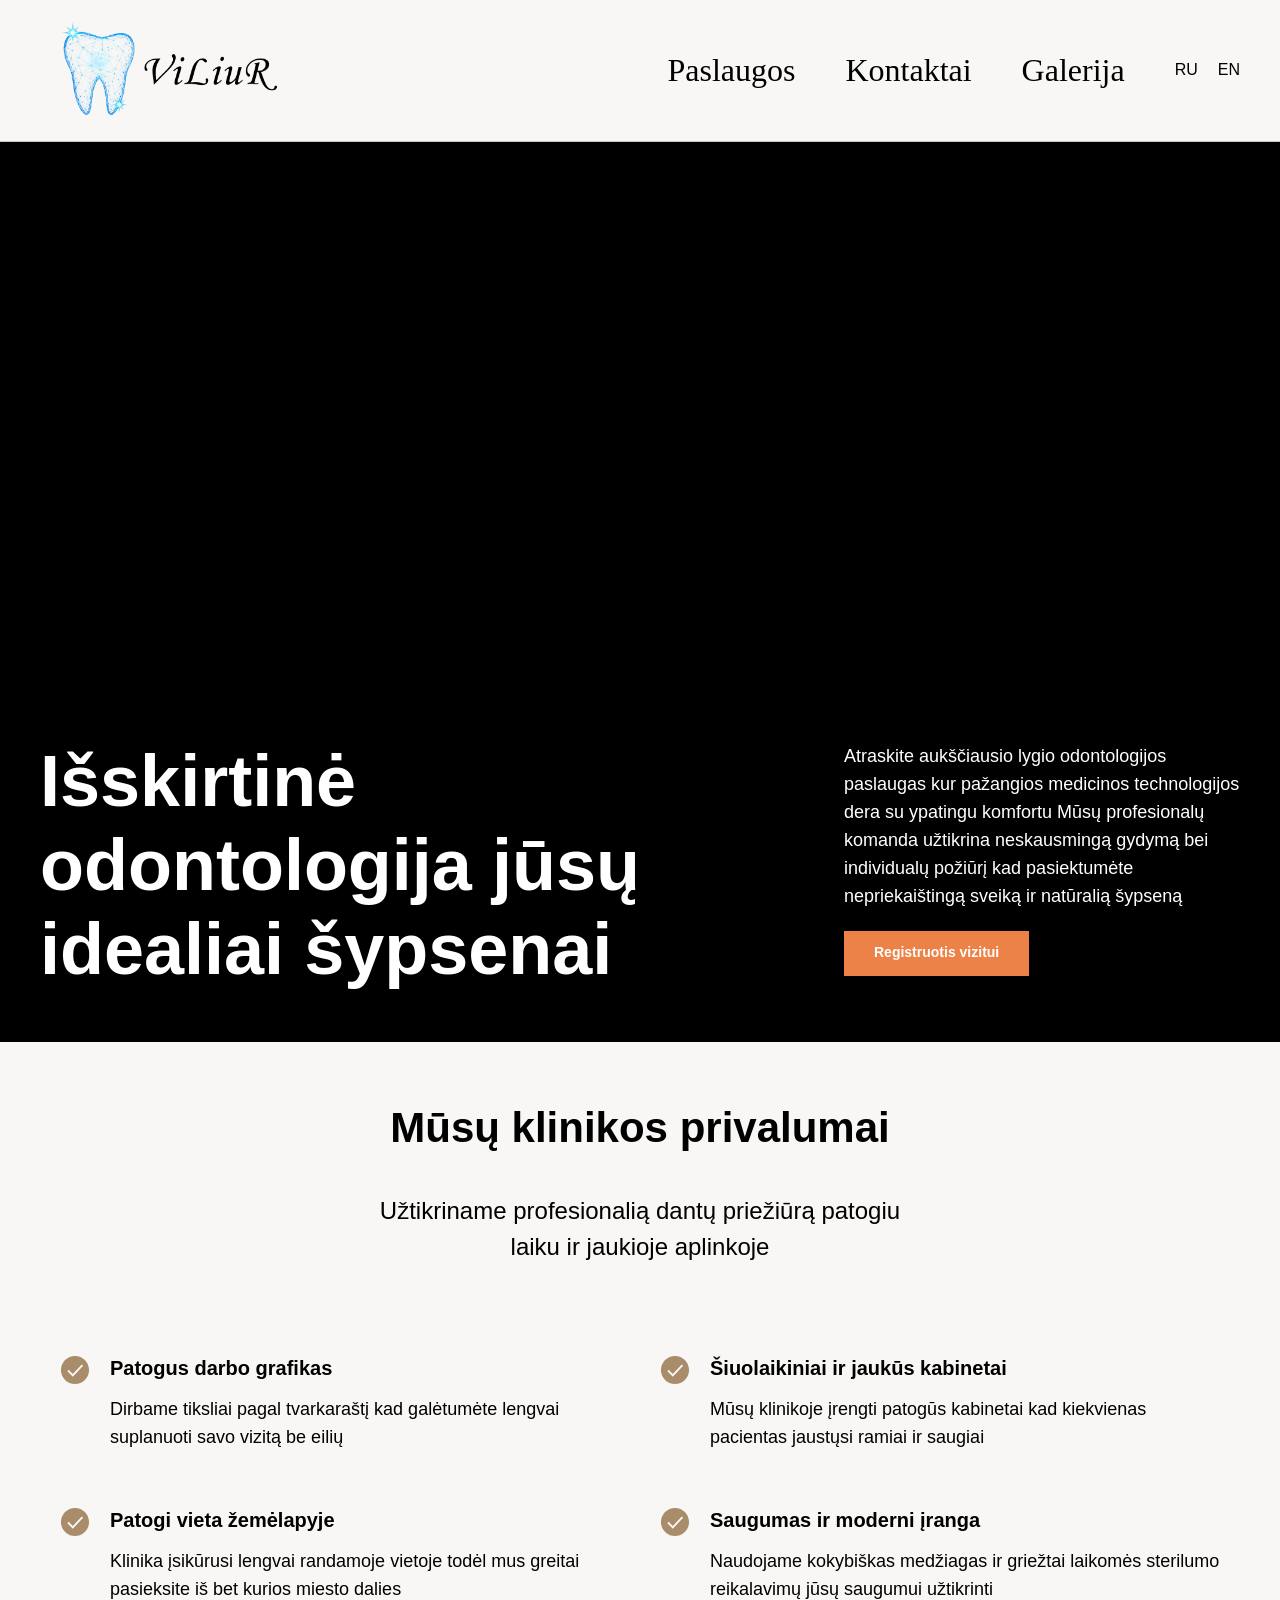
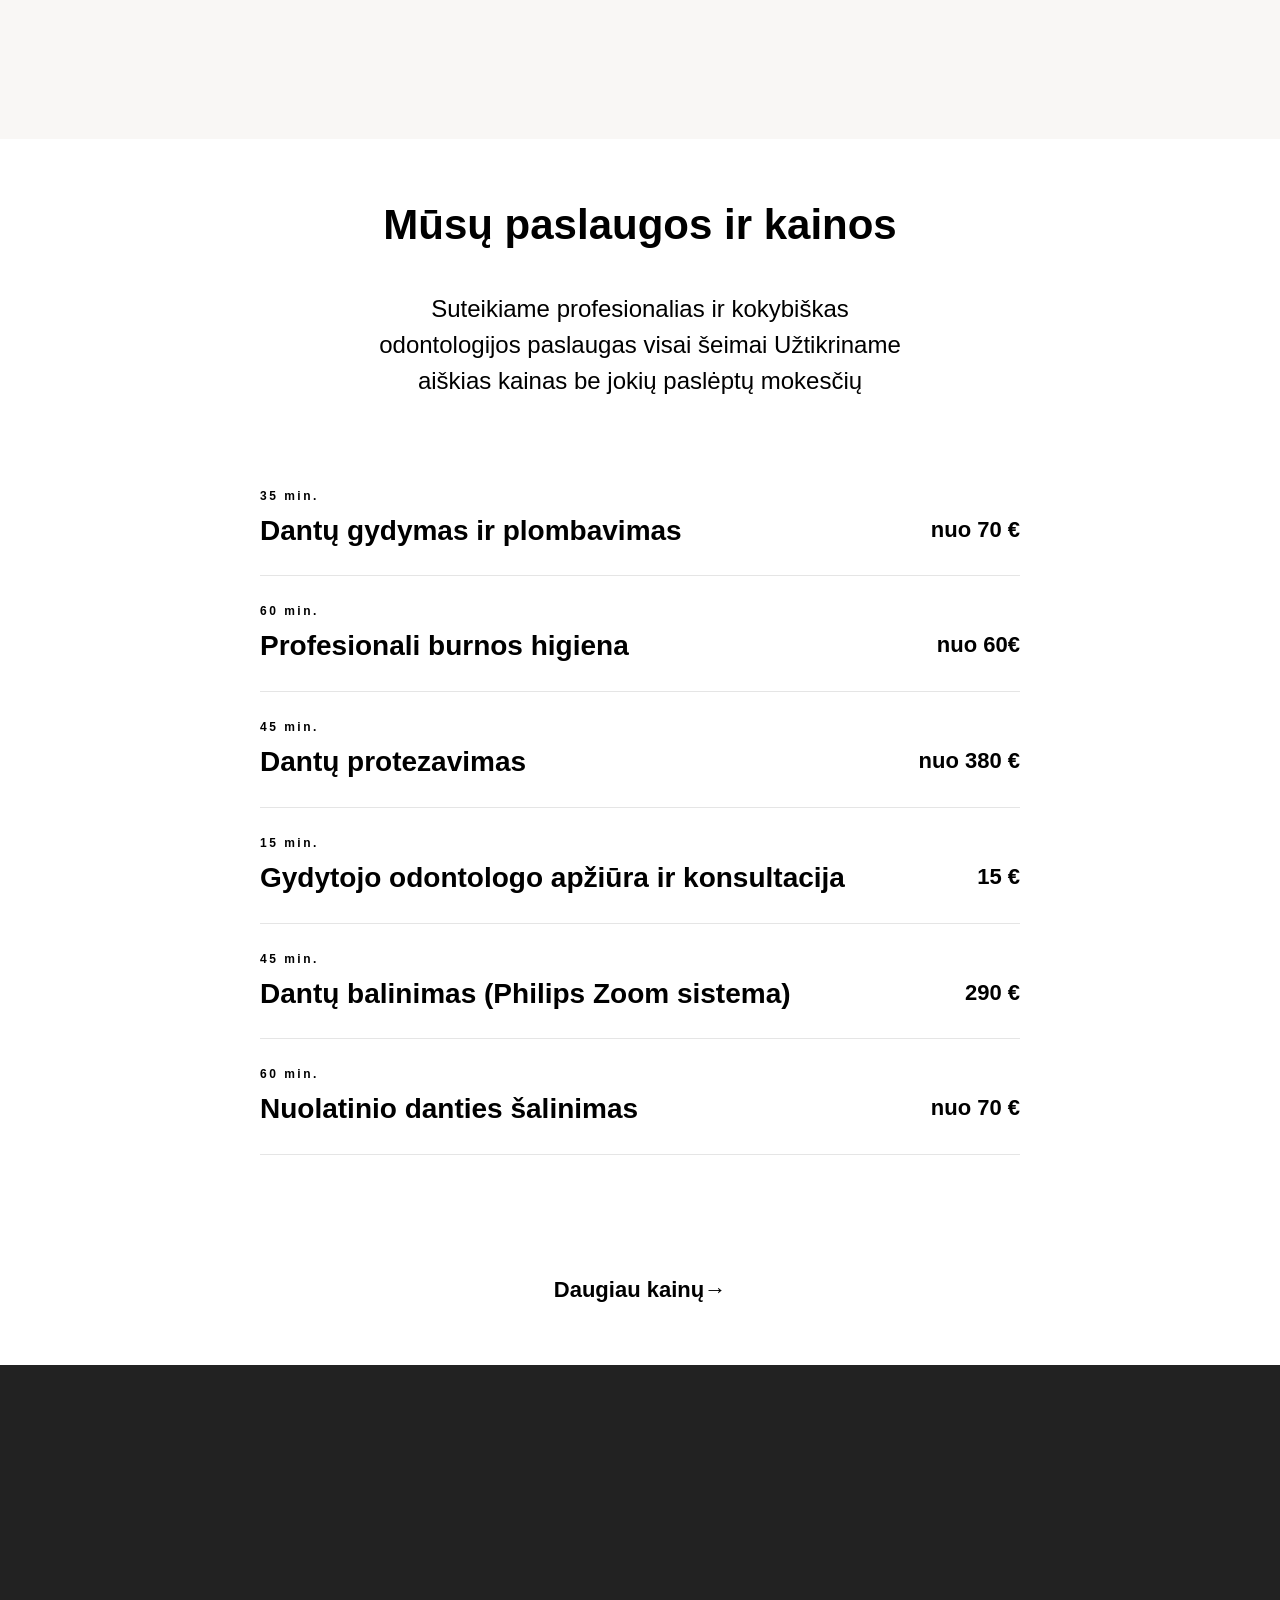
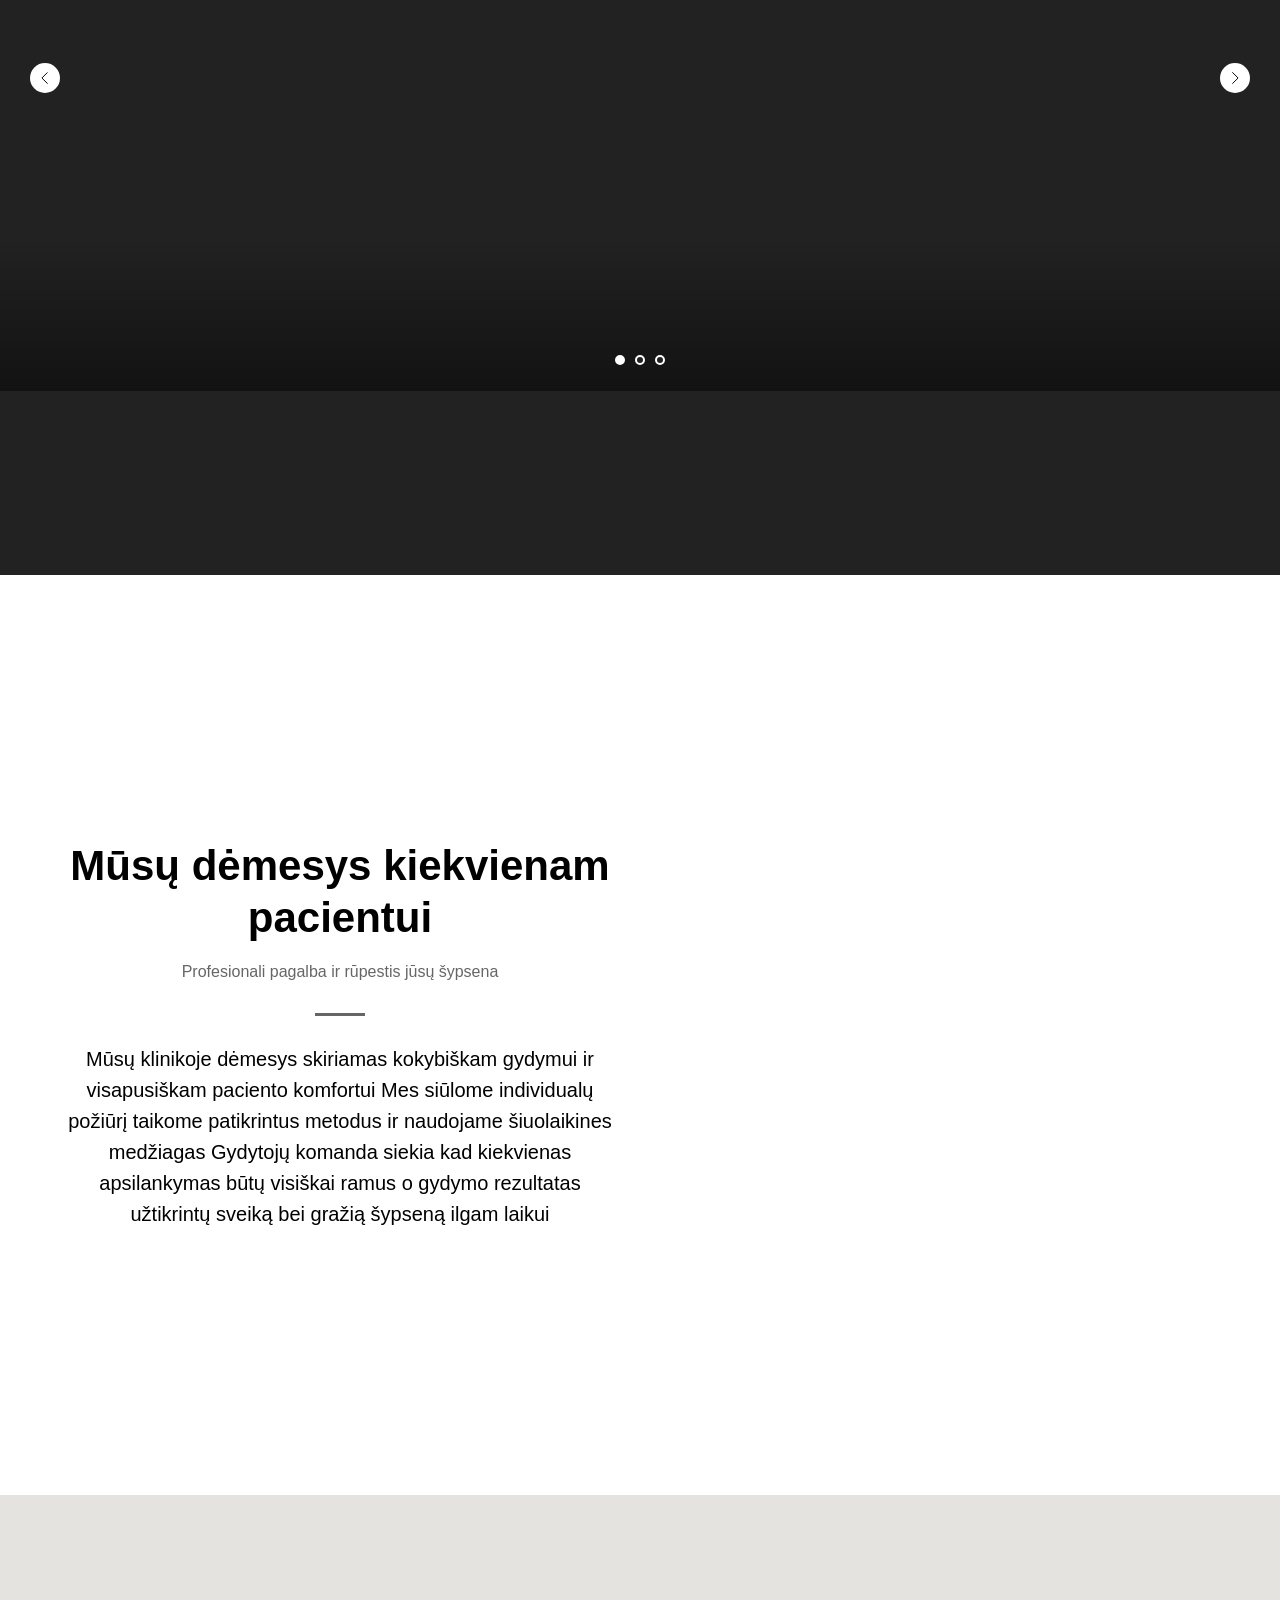
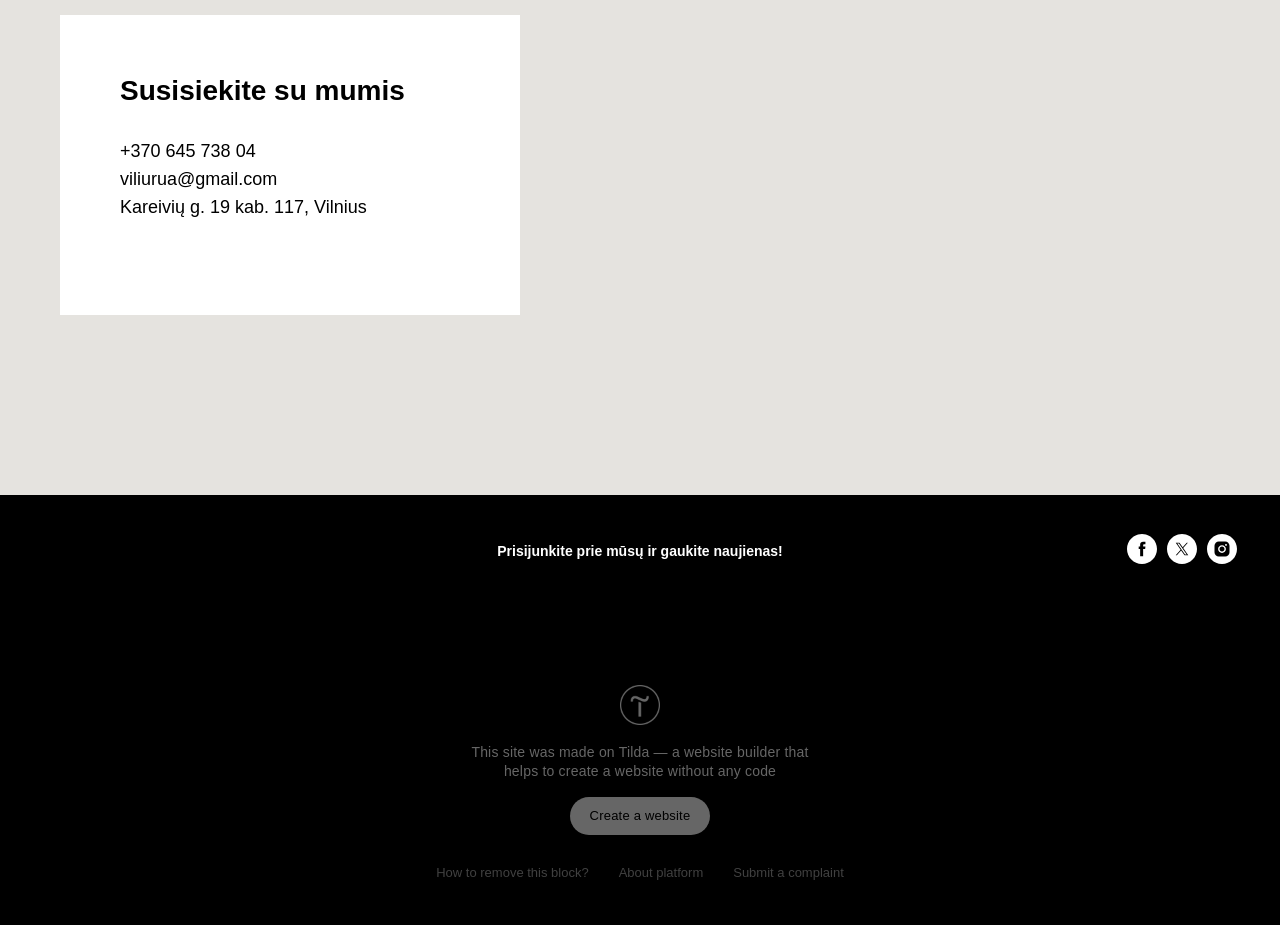
==== commit c08c0ee2: "Add more services" ====
--- a/index.html
+++ b/index.html
@@ -18,5 +18,5 @@
 Mūsų paslaugos ir kainos
 </div> <div class="js-block-header-descr t-section__descr t-descr t-descr_xl t-align_center t-margin_auto" data-editable="true" field="bdescr">
 Suteikiame profesionalias ir kokybiškas odontologijos paslaugas visai šeimai Užtikriname aiškias kainas be jokių paslėptų mokesčių
-</div> </div> </div> <style>.t-section__title,.t-section__descr{overflow-wrap:break-word;}.t-section__descr{max-width:560px;}#rec3087381303 .t-section__title{margin-bottom:40px;}#rec3087381303 .t-section__descr{margin-bottom:90px;}#rec3087381303 .t-section__container:not(:has(.t-section__descr)) .t-section__title{margin-bottom:90px;}@media screen and (max-width:960px){#rec3087381303 .t-section__title{margin-bottom:20px;}#rec3087381303 .t-section__descr{margin-bottom:45px;}#rec3087381303 .t-section__container:not(:has(.t-section__descr)) .t-section__title{margin-bottom:45px;}}</style> <div class="t-container"> <div class="t792__col t-col t-col_8 t-prefix_2"> <div class="t792__wrapper"> <div class="t792__uptitle t-uptitle t-uptitle_xs" field="li_uptitle__2277133932380">35 min.<br></div> <div class="t792__text-wrapper t-valign_top"> <div class="t792__title t-heading t-heading_sm" field="li_title__2277133932380">Dantų gydymas ir plombavimas</div> </div> <div class="t792__price-wrapper t-valign_top"> <div class="t792__price t-name t-name_lg" field="li_text__2277133932380">nuo 70 €</div> </div> </div> <div class="t-divider t792__line" style="margin-top: 28px; "></div> </div> <div class="t792__col t-col t-col_8 t-prefix_2"> <div class="t792__wrapper"> <div class="t792__uptitle t-uptitle t-uptitle_xs" field="li_uptitle__8287133932381">60 min.</div> <div class="t792__text-wrapper t-valign_top"> <div class="t792__title t-heading t-heading_sm" field="li_title__8287133932381">Profesionali burnos higiena</div> </div> <div class="t792__price-wrapper t-valign_top"> <div class="t792__price t-name t-name_lg" field="li_text__8287133932381">nuo 60€</div> </div> </div> <div class="t-divider t792__line" style="margin-top: 28px; "></div> </div> <div class="t792__col t-col t-col_8 t-prefix_2"> <div class="t792__wrapper"> <div class="t792__uptitle t-uptitle t-uptitle_xs" field="li_uptitle__1786989698638">45 min.</div> <div class="t792__text-wrapper t-valign_top"> <div class="t792__title t-heading t-heading_sm" field="li_title__1786989698638">Dantų protezavimas</div> </div> <div class="t792__price-wrapper t-valign_top"> <div class="t792__price t-name t-name_lg" field="li_text__1786989698638">nuo 380 €</div> </div> </div> <div class="t-divider t792__line" style="margin-top: 28px; "></div> </div> </div> <div class="t-section__container t-container"> <div class="t-col t-col_12"> <div class="t-section__bottomwrapper t-clear t-align_center"> <a class="t-btntext t-btntext_type_bbutton t-btntext_lg" href="https://rarely-cute-katydid.tilda.ws/kainos.pdf"><span class="t-btntext__text">Daugiau kainų</span> <style>#rec3087381303 .t-btntext.t-btntext_type_bbutton{--border-width:0px;border-style:none !important;box-shadow:none !important;transition-duration:0.2s;transition-property:background-color,color,border-color,box-shadow,opacity,transform,gap;transition-timing-function:ease-in-out;}</style></a> </div> </div> </div> </div> </div> <div id="rec3087679803" class="r t-rec" style="background-color:#222222; " data-animationappear="off" data-record-type="675" data-bg-color="#222222"> <!-- t675 --> <div class="t675 " style="height:90vh;"> <div class="t-slds"> <div class="t-container_100 t-slds__main" style="touch-action: pan-y; -webkit-user-drag: none; -webkit-tap-highlight-color: rgba(0, 0, 0, 0);"> <div class="t-slds__container"> <ul class="t-slds__arrow_container"> <li class="t-slds__arrow_wrapper t-slds__arrow_wrapper-left" data-slide-direction="left" style="height: 626px;"> <button type="button" class="t-slds__arrow t-slds__arrow-left t-slds__arrow-withbg" aria-controls="carousel_3087679803" aria-disabled="false" aria-label="Previous slide" style="width: 30px; height: 30px; background-color: rgb(255, 255, 255); margin-top: 0px;"> <div class="t-slds__arrow_body t-slds__arrow_body-left" style="width: 7px;"> <svg role="presentation" focusable="false" style="display: block" viewBox="0 0 7.3 13" xmlns="http://www.w3.org/2000/svg" xmlns:xlink="http://www.w3.org/1999/xlink"> <polyline fill="none" stroke="#000000" stroke-linejoin="butt" stroke-linecap="butt" stroke-width="1" points="0.5,0.5 6.5,6.5 0.5,12.5"></polyline> </svg> </div> </button> </li> <li class="t-slds__arrow_wrapper t-slds__arrow_wrapper-right" data-slide-direction="right" style="height: 626px;"> <button type="button" class="t-slds__arrow t-slds__arrow-right t-slds__arrow-withbg" aria-controls="carousel_3087679803" aria-disabled="false" aria-label="Next slide" style="width: 30px; height: 30px; background-color: rgb(255, 255, 255); margin-top: 0px;"> <div class="t-slds__arrow_body t-slds__arrow_body-right" style="width: 7px;"> <svg role="presentation" focusable="false" style="display: block" viewBox="0 0 7.3 13" xmlns="http://www.w3.org/2000/svg" xmlns:xlink="http://www.w3.org/1999/xlink"> <polyline fill="none" stroke="#000000" stroke-linejoin="butt" stroke-linecap="butt" stroke-width="1" points="0.5,0.5 6.5,6.5 0.5,12.5"></polyline> </svg> </div> </button> </li> </ul> <div class="t-slds__items-wrapper t-slds_animated-none" id="carousel_3087679803" data-slider-transition="300" data-slider-correct-height="true" data-auto-correct-mobile-width="false" aria-roledescription="carousel" aria-live="off" data-slider-initialized="true" data-slider-totalslides="3" data-slider-pos="1" data-slider-cycle="" data-slider-animated="" data-swiper-initialized="true" data-slider-stopped="" style="width: 7605px; height: 626px; transform: translateX(-1521px);"> <div class="t-slds__item t-slds__item-loaded" data-slide-index="0" role="group" aria-roledescription="slide" aria-hidden="true" aria-label="3 of 3" itemscope="" itemtype="http://schema.org/ImageObject" style="width: 1521px;"> <meta itemprop="image" content="https://static.tildacdn.ink/tild3262-3864-4564-b864-373834336636/beverlynguyen39520.jpg"> <div class="t-slds__wrapper t-align_center t-slds__bgimg t-bgimg loaded" data-original="https://static.tildacdn.ink/tild3262-3864-4564-b864-373834336636/beverlynguyen39520.jpg" style="height: 90vh; background-image: url(&quot;https://optim.tildacdn.ink/tild3262-3864-4564-b864-373834336636/-/format/webp/beverlynguyen39520.jpg.webp&quot;);"> <div class="t675__wrapper" style="background-image: linear-gradient(to bottom, rgba(0,0,0,0), rgba(0,0,0,1));"> <div class="t-container"> <div class="t675__textwrapper t-col t-col_6 t-prefix_3 t-align_center"> <div class="t675__title t-name t-name_sm" itemprop="name">Sahalie Falls, US</div> <div class="t675__descr t-descr t-descr_xs" itemprop="description">After the South Fork confluence, the main stem of the McKenzie River continues west through a narrow valley in the mountains, receiving the Blue River from the north at the community of Blue River.</div> </div> </div> </div> </div> </div><div class="t-slds__item t-slds__item_active t-slds__item-loaded" data-slide-index="1" role="group" aria-roledescription="slide" aria-hidden="false" aria-label="1 of 3" itemscope="" itemtype="http://schema.org/ImageObject" style="width: 1521px;"> <meta itemprop="image" content="https://static.tildacdn.ink/tild6338-3339-4638-b731-623366303239/kylecesmat211986.jpg"> <div class="t-slds__wrapper t-align_center t-slds__bgimg t-bgimg loaded" data-original="https://static.tildacdn.ink/tild6338-3339-4638-b731-623366303239/kylecesmat211986.jpg" style="height: 90vh; background-image: url(&quot;https://optim.tildacdn.ink/tild6338-3339-4638-b731-623366303239/-/format/webp/kylecesmat211986.jpg.webp&quot;);"> <div class="t675__wrapper" style="background-image: linear-gradient(to bottom, rgba(0,0,0,0), rgba(0,0,0,1));"> <div class="t-container"> <div class="t675__textwrapper t-col t-col_6 t-prefix_3 t-align_center" style="margin-bottom: 69px;"> <div class="t675__title t-name t-name_sm" field="li_title__1492791605868" itemprop="name">Lago di Braies</div> <div class="t675__descr t-descr t-descr_xs" field="li_descr__1492791605868" itemprop="description">The lake lies at the foot of the rock wall of the Croda del Becco (ted. Seekofel , lad. Sass dla Porta 2,810 m) and is located within the natural park Fanes - Senes and Braies.</div> </div> </div> </div> </div> </div> <div class="t-slds__item t-slds__item-loaded" data-slide-index="2" role="group" aria-roledescription="slide" aria-hidden="true" aria-label="2 of 3" itemscope="" itemtype="http://schema.org/ImageObject" style="width: 1521px;"> <meta itemprop="image" content="https://static.tildacdn.ink/tild6632-3965-4661-a363-376661393133/lucabravo134059.jpg"> <div class="t-slds__wrapper t-align_center t-slds__bgimg t-bgimg" data-original="https://static.tildacdn.ink/tild6632-3965-4661-a363-376661393133/lucabravo134059.jpg" style="height: 90vh;background-image: url('https://thb.tildacdn.ink/tild6632-3965-4661-a363-376661393133/-/resizeb/20x/lucabravo134059.jpg');"> <div class="t675__wrapper" style="background-image: linear-gradient(to bottom, rgba(0,0,0,0), rgba(0,0,0,1));"> <div class="t-container"> <div class="t675__textwrapper t-col t-col_6 t-prefix_3 t-align_center" style="margin-bottom: 69px;"> <div class="t675__title t-name t-name_sm" field="li_title__1492791613439" itemprop="name">Stanley Park, Vancouver</div> <div class="t675__descr t-descr t-descr_xs" field="li_descr__1492791613439" itemprop="description">It is a 405-hectare public park that borders the downtown of Vancouver in British Columbia, Canada, and is almost entirely surrounded by waters of Vancouver Harbour and English Bay.</div> </div> </div> </div> </div> </div> <div class="t-slds__item t-slds__item-loaded" data-slide-index="3" role="group" aria-roledescription="slide" aria-hidden="true" aria-label="3 of 3" itemscope="" itemtype="http://schema.org/ImageObject" style="width: 1521px;"> <meta itemprop="image" content="https://static.tildacdn.ink/tild3262-3864-4564-b864-373834336636/beverlynguyen39520.jpg"> <div class="t-slds__wrapper t-align_center t-slds__bgimg t-bgimg" data-original="https://static.tildacdn.ink/tild3262-3864-4564-b864-373834336636/beverlynguyen39520.jpg" style="height: 90vh;background-image: url('https://thb.tildacdn.ink/tild3262-3864-4564-b864-373834336636/-/resizeb/20x/beverlynguyen39520.jpg');"> <div class="t675__wrapper" style="background-image: linear-gradient(to bottom, rgba(0,0,0,0), rgba(0,0,0,1));"> <div class="t-container"> <div class="t675__textwrapper t-col t-col_6 t-prefix_3 t-align_center" style="margin-bottom: 69px;"> <div class="t675__title t-name t-name_sm" field="li_title__1492791619387" itemprop="name">Sahalie Falls, US</div> <div class="t675__descr t-descr t-descr_xs" field="li_descr__1492791619387" itemprop="description">After the South Fork confluence, the main stem of the McKenzie River continues west through a narrow valley in the mountains, receiving the Blue River from the north at the community of Blue River.</div> </div> </div> </div> </div> </div><div class="t-slds__item" data-slide-index="4" role="group" aria-roledescription="slide" aria-hidden="true" aria-label="1 of 3" itemscope="" itemtype="http://schema.org/ImageObject" style="width: 1521px;"> <meta itemprop="image" content="https://static.tildacdn.ink/tild6338-3339-4638-b731-623366303239/kylecesmat211986.jpg"> <div class="t-slds__wrapper t-align_center t-slds__bgimg t-bgimg" data-original="https://static.tildacdn.ink/tild6338-3339-4638-b731-623366303239/kylecesmat211986.jpg" style="height: 90vh;background-image: url('https://thb.tildacdn.ink/tild6338-3339-4638-b731-623366303239/-/resizeb/20x/kylecesmat211986.jpg');"> <div class="t675__wrapper" style="background-image: linear-gradient(to bottom, rgba(0,0,0,0), rgba(0,0,0,1));"> <div class="t-container"> <div class="t675__textwrapper t-col t-col_6 t-prefix_3 t-align_center"> <div class="t675__title t-name t-name_sm" field="li_title__1492791605868" itemprop="name">Lago di Braies</div> <div class="t675__descr t-descr t-descr_xs" field="li_descr__1492791605868" itemprop="description">The lake lies at the foot of the rock wall of the Croda del Becco (ted. Seekofel , lad. Sass dla Porta 2,810 m) and is located within the natural park Fanes - Senes and Braies.</div> </div> </div> </div> </div> </div> </div> <ul class="t-slds__bullet_wrapper"> <li class="t-slds__bullet t-slds__bullet_active" data-slide-bullet-for="1"> <button type="button" class="t-slds__bullet_body" aria-label="Go to slide 1" aria-current="true" style="width: 10px; height: 10px;background-color: #222222;border: 2px solid #ffffff;"></button> </li> <li class="t-slds__bullet " data-slide-bullet-for="2"> <button type="button" class="t-slds__bullet_body" aria-label="Go to slide 2" style="width: 10px; height: 10px;background-color: #222222;border: 2px solid #ffffff;"></button> </li> <li class="t-slds__bullet " data-slide-bullet-for="3"> <button type="button" class="t-slds__bullet_body" aria-label="Go to slide 3" style="width: 10px; height: 10px;background-color: #222222;border: 2px solid #ffffff;"></button> </li> </ul> </div> </div> </div> </div> <script>t_onReady(function() {t_onFuncLoad('t_sldsInit',function() {t_sldsInit('3087679803');});t_onFuncLoad('t675_init',function() {t675_init('3087679803');});var rec=document.querySelector('#rec3087679803');if(!rec) return;var wrapper=rec.querySelector('.t675');if(wrapper) {wrapper.addEventListener('displayChanged',function() {t_onFuncLoad('t_slds_updateSlider',function() {t_slds_updateSlider('3087679803');});});}});</script> <style type="text/css">#rec3087679803 .t-slds__bullet_active .t-slds__bullet_body{background-color:#ffffff !important;}#rec3087679803 .t-slds__bullet:hover .t-slds__bullet_body{background-color:#ffffff !important;}#rec3087679803 .t-slds__bullet_body:focus-visible{background-color:#ffffff !important;}</style> </div> <div id="rec3087381503" class="r t-rec t-rec_pt_180 t-rec_pb_180 r_hidden r_anim" style="padding-top:180px;padding-bottom:180px; " data-record-type="480"> <!-- T480 --> <div style="width: 0; height: 0; overflow: hidden;"> <div class="t480__sizer t-col t-col_6" data-auto-correct-mobile-width="false" style="height:560px;"></div> </div> <div class="t480"> <div class="t-container"> <div class="t480__top t480__col t-col t-col_6 " itemscope="" itemtype="http://schema.org/ImageObject"> <meta itemprop="image" content="https://static.tildacdn.ink/tild3435-3166-4237-b533-636330386230/pexels-bakytzhan-bau.jpg"> <div class="t480__blockimg t-bgimg loaded" data-original="https://static.tildacdn.ink/tild3435-3166-4237-b533-636330386230/pexels-bakytzhan-bau.jpg" bgimgfield="img" style="background-image: url(&quot;https://optim.tildacdn.ink/tild3435-3166-4237-b533-636330386230/-/format/webp/pexels-bakytzhan-bau.jpg.webp&quot;); height: 560px;"> </div> </div> <div class="t480__col t-col t-col_6 "> <div class="t480__textwrapper t-align_center" style="height:560px;"> <div class="t480__content t-valign_middle"> <div class="t480__title t-title t-title_xs t-margin_auto" field="title">Mūsų dėmesys kiekvienam pacientui</div> <div class="t480__uptitle t-descr t-descr_xs t-margin_auto" field="subtitle">Profesionali pagalba ir rūpestis jūsų šypsena</div> <div class="t-divider t480__line t-margin_auto" style=""></div> <div class="t480__descr t-descr t-descr_md t-margin_auto" field="descr">Mūsų klinikoje dėmesys skiriamas kokybiškam gydymui ir visapusiškam paciento komfortui Mes siūlome individualų požiūrį taikome patikrintus metodus ir naudojame šiuolaikines medžiagas Gydytojų komanda siekia kad kiekvienas apsilankymas būtų visiškai ramus o gydymo rezultatas užtikrintų sveiką bei gražią šypseną ilgam laikui</div> </div> </div> </div> </div> </div> <script>t_onReady(function() {t_onFuncLoad('t480_init',function() {t480_init('3087381503');});});</script> <style>#rec3087381503 .t480__uptitle{max-width:400px;}</style> </div> <div id="rec3118853903" class="r t-rec t-rec_pt_0 t-rec_pb_0" style="padding-top:0px;padding-bottom:0px; " data-animationappear="off" data-record-type="554"> <!-- T554 --> <div class="t554" data-display-changed="true"> <div class="t554__general-wrapper t554__general-wrapper_padding t-width t-width_100 t-margin_auto"> <div class="t554__card-wrapper"> <div class="t554__card t-width_5 t-align_left" style=" top:120px;"> <div class="t554__title t-heading t-heading_sm" field="title">Susisiekite su mumis</div> <div class="t-text t-descr_sm" field="text"><a href="tel:+37064573804" style="color: rgb(0, 0, 0);">+370 645 738</a><span style="color: rgb(0, 0, 0);"> </span><a href="tel:+37064573804" style="color: rgb(0, 0, 0);">04</a><br><a href="mailto:viliurua@gmail.com" style="color: rgb(0, 0, 0);">viliurua@gmail.com</a><br>Kareivių g. 19 kab. 117, Vilnius</div> </div> </div> <div class="t-map-lazyload t554_map" style="width:100%; height:600px;" data-maplazy-load="false"> <div class="t-map" id="separateMap3118853903" data-map-language="" data-map-x="-74.005941" data-map-y="40.7127837" data-map-zoom="19" data-map-title="Susisiekite su mumis" data-map-mode="bw_light" style="width:100%; position: relative; height:600px;" data-map-style="[{&quot;featureType&quot;:&quot;water&quot;,&quot;elementType&quot;:&quot;geometry.fill&quot;,&quot;stylers&quot;:[{&quot;color&quot;:&quot;#d3d3d3&quot;}]},{&quot;featureType&quot;:&quot;transit&quot;,&quot;stylers&quot;:[{&quot;color&quot;:&quot;#808080&quot;},{&quot;visibility&quot;:&quot;off&quot;}]},{&quot;featureType&quot;:&quot;road.highway&quot;,&quot;elementType&quot;:&quot;geometry.stroke&quot;,&quot;stylers&quot;:[{&quot;visibility&quot;:&quot;on&quot;},{&quot;color&quot;:&quot;#b3b3b3&quot;}]},{&quot;featureType&quot;:&quot;road.highway&quot;,&quot;elementType&quot;:&quot;geometry.fill&quot;,&quot;stylers&quot;:[{&quot;color&quot;:&quot;#ffffff&quot;}]},{&quot;featureType&quot;:&quot;road.local&quot;,&quot;elementType&quot;:&quot;geometry.fill&quot;,&quot;stylers&quot;:[{&quot;visibility&quot;:&quot;on&quot;},{&quot;color&quot;:&quot;#ffffff&quot;},{&quot;weight&quot;:1.8}]},{&quot;featureType&quot;:&quot;road.local&quot;,&quot;elementType&quot;:&quot;geometry.stroke&quot;,&quot;stylers&quot;:[{&quot;color&quot;:&quot;#d7d7d7&quot;}]},{&quot;featureType&quot;:&quot;poi&quot;,&quot;elementType&quot;:&quot;geometry.fill&quot;,&quot;stylers&quot;:[{&quot;visibility&quot;:&quot;on&quot;},{&quot;color&quot;:&quot;#ebebeb&quot;}]},{&quot;featureType&quot;:&quot;administrative&quot;,&quot;elementType&quot;:&quot;geometry&quot;,&quot;stylers&quot;:[{&quot;color&quot;:&quot;#a7a7a7&quot;}]},{&quot;featureType&quot;:&quot;road.arterial&quot;,&quot;elementType&quot;:&quot;geometry.fill&quot;,&quot;stylers&quot;:[{&quot;color&quot;:&quot;#ffffff&quot;}]},{&quot;featureType&quot;:&quot;road.arterial&quot;,&quot;elementType&quot;:&quot;geometry.fill&quot;,&quot;stylers&quot;:[{&quot;color&quot;:&quot;#ffffff&quot;}]},{&quot;featureType&quot;:&quot;landscape&quot;,&quot;elementType&quot;:&quot;geometry.fill&quot;,&quot;stylers&quot;:[{&quot;visibility&quot;:&quot;on&quot;},{&quot;color&quot;:&quot;#efefef&quot;}]},{&quot;featureType&quot;:&quot;road&quot;,&quot;elementType&quot;:&quot;labels.text.fill&quot;,&quot;stylers&quot;:[{&quot;color&quot;:&quot;#696969&quot;}]},{&quot;featureType&quot;:&quot;administrative&quot;,&quot;elementType&quot;:&quot;labels.text.fill&quot;,&quot;stylers&quot;:[{&quot;visibility&quot;:&quot;on&quot;},{&quot;color&quot;:&quot;#737373&quot;}]},{&quot;featureType&quot;:&quot;poi&quot;,&quot;elementType&quot;:&quot;labels.icon&quot;,&quot;stylers&quot;:[{&quot;visibility&quot;:&quot;off&quot;}]},{&quot;featureType&quot;:&quot;poi&quot;,&quot;elementType&quot;:&quot;labels&quot;,&quot;stylers&quot;:[{&quot;visibility&quot;:&quot;off&quot;}]},{&quot;featureType&quot;:&quot;road.arterial&quot;,&quot;elementType&quot;:&quot;geometry.stroke&quot;,&quot;stylers&quot;:[{&quot;color&quot;:&quot;#d6d6d6&quot;}]},{&quot;featureType&quot;:&quot;road&quot;,&quot;elementType&quot;:&quot;labels.icon&quot;,&quot;stylers&quot;:[{&quot;visibility&quot;:&quot;off&quot;}]},{},{&quot;featureType&quot;:&quot;poi&quot;,&quot;elementType&quot;:&quot;geometry.fill&quot;,&quot;stylers&quot;:[{&quot;color&quot;:&quot;#dadada&quot;}]}]"> </div> <script type="text/javascript">var arMapMarkers3118853903=[{title:"Vilnius",descr:"",lat:"54.719194613408746",lng:"25.302097158637665",color:null,url:null,isOpen:false,isHidden:false,offset:null,},];t_onReady(function() {t_map_lazyload_add_map();window.addEventListener('scroll',t_throttle(t_map_lazyload_add_map,300));function t_map_lazyload_add_map() {var windowHeight=window.innerHeight;var scrollDiffHeigth=700;var rec=document.getElementById('rec' + 3118853903);if(!rec) return;var map=rec.querySelector('.t-map-lazyload');if(!map) return;var blockTop=map.getBoundingClientRect().top + window.pageYOffset;if(window.pageYOffset>blockTop - windowHeight - scrollDiffHeigth) {if(map.getAttribute('data-maplazy-load')==='false') {map.setAttribute('data-maplazy-load','true');t_onFuncLoad('t_appendGoogleMap',function() {t_appendGoogleMap("3118853903","");});}}}});</script> </div> </div> </div> <script>t_onReady(function() {t_onFuncLoad('t554__init',function() {t554__init('3118853903');});});</script> </div> <div id="rec3087381703" class="r t-rec t-rec_pt_15 t-rec_pb_60" style="padding-top:15px;padding-bottom:60px;background-color:#000000; " data-record-type="463" data-bg-color="#000000" data-animationappear="off"> <!-- T463 --> <div class="t463" id="t-footer_3087381703"> <div class="t463__maincontainer "> <div class="t463__content" style=""> <div class="t463__colwrapper"> <div class="t463__col"> <a class="t463__link" href="https://rarely-cute-katydid.tilda.ws/"> <img class="t463__logo t463__img t-img" src="./index_files/logo_black.jpg" data-original="https://static.tildacdn.ink/tild6234-6637-4862-a235-353731636464/logo_black.jpg" imgfield="img" alt=""> </a> </div> <div class="t463__col t463__col_center t-align_center"> <div class="t463__typo t463__copyright t-name t-name_xs" field="text">Prisijunkite prie mūsų ir gaukite naujienas!</div> </div> <div class="t463__col t-align_right"> <div class="t-sociallinks"> <ul role="list" class="t-sociallinks__wrapper" aria-label="Social media links"> <!-- new soclinks --><li class="t-sociallinks__item t-sociallinks__item_facebook"><a href="https://www.facebook.com/share/1SvY5iC7bF/?mibextid=wwXIfr" target="_blank" rel="nofollow noopener" aria-label="Facebook" title="Facebook" style="width: 30px; height: 30px;"><svg class="t-sociallinks__svg" role="presentation" width="30px" height="30px" viewBox="0 0 100 100" fill="none" xmlns="http://www.w3.org/2000/svg"> <path fill-rule="evenodd" clip-rule="evenodd" d="M50 100c27.6142 0 50-22.3858 50-50S77.6142 0 50 0 0 22.3858 0 50s22.3858 50 50 50Zm3.431-73.9854c-2.5161.0701-5.171.6758-7.0464 2.4577-1.5488 1.4326-2.329 3.5177-2.5044 5.602-.0534 1.4908-.0458 2.9855-.0382 4.4796.0058 1.1205.0115 2.2407-.0085 3.3587-.6888.005-1.3797.0036-2.0709.0021-.9218-.0019-1.8441-.0038-2.7626.0096 0 .8921.0013 1.7855.0026 2.6797.0026 1.791.0052 3.5853-.0026 5.3799.9185.0134 1.8409.0115 2.7627.0096.6912-.0015 1.382-.0029 2.0708.0021.0155 3.5565.0127 7.1128.0098 10.669-.0036 4.4452-.0072 8.8903.0252 13.3354 1.8903-.0134 3.7765-.0115 5.6633-.0095 1.4152.0014 2.8306.0028 4.2484-.0022.0117-4.0009.0088-7.9986.0058-11.9963-.0029-3.9979-.0058-7.9957.0059-11.9964.9533-.005 1.9067-.0036 2.86-.0021 1.2713.0019 2.5425.0038 3.8137-.0096.396-2.679.7335-5.3814.9198-8.0947-1.2576-.0058-2.5155-.0058-3.7734-.0058-1.2578 0-2.5157 0-3.7734-.0059 0-.4689-.0007-.9378-.0014-1.4066-.0022-1.4063-.0044-2.8123.0131-4.2188.198-1.0834 1.3158-1.9104 2.3992-1.8403h5.1476c.0117-2.8069.0117-5.602 0-8.4089-.6636 0-1.3273-.0007-1.9911-.0014-1.9915-.0022-3.9832-.0044-5.975.0131Z" fill="#ffffff"></path> </svg></a></li>&nbsp;<li class="t-sociallinks__item t-sociallinks__item_twitter"><a href="https://www.twitter.com/" target="_blank" rel="nofollow noopener" aria-label="twitter" style="width: 30px; height: 30px;"><svg class="t-sociallinks__svg" role="presentation" xmlns="http://www.w3.org/2000/svg" width="30px" height="30px" viewBox="0 0 48 48"> <g clip-path="url(#clip0_3697_102)"><path fill-rule="evenodd" clip-rule="evenodd" d="M24 48C37.2548 48 48 37.2548 48 24C48 10.7452 37.2548 0 24 0C10.7452 0 0 10.7452 0 24C0 37.2548 10.7452 48 24 48ZM33.3482 14L25.9027 22.4686H25.9023L34 34H28.0445L22.5915 26.2348L15.7644 34H14L21.8082 25.1193L14 14H19.9555L25.119 21.3532L31.5838 14H33.3482ZM22.695 24.1101L23.4861 25.2173V25.2177L28.8746 32.7594H31.5847L24.9813 23.5172L24.1902 22.4099L19.1103 15.2997H16.4002L22.695 24.1101Z" fill="#ffffff"></path></g><defs><clippath id="clip0_3697_102"><rect width="48" height="48" fill="white"></rect></clippath></defs> </svg></a></li>&nbsp;<li class="t-sociallinks__item t-sociallinks__item_instagram"><a href="https://www.instagram.com/" target="_blank" rel="nofollow noopener" aria-label="instagram" style="width: 30px; height: 30px;"><svg class="t-sociallinks__svg" role="presentation" width="30px" height="30px" viewBox="0 0 100 100" fill="none" xmlns="http://www.w3.org/2000/svg"> <path fill-rule="evenodd" clip-rule="evenodd" d="M50 100C77.6142 100 100 77.6142 100 50C100 22.3858 77.6142 0 50 0C22.3858 0 0 22.3858 0 50C0 77.6142 22.3858 100 50 100ZM25 39.3918C25 31.4558 31.4566 25 39.3918 25H60.6082C68.5442 25 75 31.4566 75 39.3918V60.8028C75 68.738 68.5442 75.1946 60.6082 75.1946H39.3918C31.4558 75.1946 25 68.738 25 60.8028V39.3918ZM36.9883 50.0054C36.9883 42.8847 42.8438 37.0922 50.0397 37.0922C57.2356 37.0922 63.0911 42.8847 63.0911 50.0054C63.0911 57.1252 57.2356 62.9177 50.0397 62.9177C42.843 62.9177 36.9883 57.1252 36.9883 50.0054ZM41.7422 50.0054C41.7422 54.5033 45.4641 58.1638 50.0397 58.1638C54.6153 58.1638 58.3372 54.5041 58.3372 50.0054C58.3372 45.5066 54.6145 41.8469 50.0397 41.8469C45.4641 41.8469 41.7422 45.5066 41.7422 50.0054ZM63.3248 39.6355C65.0208 39.6355 66.3956 38.2606 66.3956 36.5646C66.3956 34.8687 65.0208 33.4938 63.3248 33.4938C61.6288 33.4938 60.2539 34.8687 60.2539 36.5646C60.2539 38.2606 61.6288 39.6355 63.3248 39.6355Z" fill="#ffffff"></path> </svg></a></li><!-- /new soclinks --> </ul> </div> </div> </div> </div> </div> </div> <style>#rec3087381703 .t463__link{font-size:20px;color:#ffffff;font-weight:600;}#rec3087381703 .t463__logo{font-size:20px;color:#ffffff;font-weight:600;}#rec3087381703 .t463__copyright{color:#ffffff;}</style> </div> </div> <!--/allrecords--> <!-- Tilda copyright. Don't remove this line --> <div class="t-tildalabel t-tildalabel-free" id="tildacopy" data-tilda-sign="32327703#192633003" style="display: block !important; visibility: visible !important; position: relative !important; width: 100% !important; pointer-events: all !important; opacity: 1 !important; margin: 0 !important; z-index: 1 !important"> <div class="t-tildalabel-free__main"> <a href="https://tilda.cc/" target="_blank" style="padding-bottom:12px; display: block;" rel="noopener"><img alt="" style="width:40px;" src="./index_files/tildacopy.png" fetchpriority="low"></a> <div style="padding-bottom: 15px;">This site was made on <a href="https://tilda.cc/" target="_blank" style="text-decoration: none; color:inherit;" rel="noopener">Tilda — a website builder</a> that helps to&nbsp;create a&nbsp;website without any code</div> <a href="https://tilda.cc/registration/" target="_blank" style="display: inline-block; padding: 10px 20px; font-size: 13px; border-radius: 50px; background-color: #fff; color:#000; text-decoration: none;" rel="noopener">Create a website</a> </div> <div class="t-tildalabel-free__links-wr"> <a class="t-tildalabel-free__txt-link" href="https://help.tilda.cc/white-label" target="_blank" rel="noopener">How to remove this block?</a> <a class="t-tildalabel-free__txt-link" href="https://tilda.cc/" target="_blank" rel="noopener">About platform</a> <a class="t-tildalabel-free__txt-link" href="https://tilda.cc/abuse/" target="_blank" rel="noopener">Submit a complaint</a> </div> </div> <!-- Stat --> <script type="text/javascript">if(!window.mainTracker) {window.mainTracker='tilda';}
+</div> </div> </div> <style>.t-section__title,.t-section__descr{overflow-wrap:break-word;}.t-section__descr{max-width:560px;}#rec3087381303 .t-section__title{margin-bottom:40px;}#rec3087381303 .t-section__descr{margin-bottom:90px;}#rec3087381303 .t-section__container:not(:has(.t-section__descr)) .t-section__title{margin-bottom:90px;}@media screen and (max-width:960px){#rec3087381303 .t-section__title{margin-bottom:20px;}#rec3087381303 .t-section__descr{margin-bottom:45px;}#rec3087381303 .t-section__container:not(:has(.t-section__descr)) .t-section__title{margin-bottom:45px;}}</style> <div class="t-container"> <div class="t792__col t-col t-col_8 t-prefix_2"> <div class="t792__wrapper"> <div class="t792__uptitle t-uptitle t-uptitle_xs" field="li_uptitle__2277133932380">35 min.<br></div> <div class="t792__text-wrapper t-valign_top"> <div class="t792__title t-heading t-heading_sm" field="li_title__2277133932380">Dantų gydymas ir plombavimas</div> </div> <div class="t792__price-wrapper t-valign_top"> <div class="t792__price t-name t-name_lg" field="li_text__2277133932380">nuo 70 €</div> </div> </div> <div class="t-divider t792__line" style="margin-top: 28px; "></div> </div> <div class="t792__col t-col t-col_8 t-prefix_2"> <div class="t792__wrapper"> <div class="t792__uptitle t-uptitle t-uptitle_xs" field="li_uptitle__8287133932381">60 min.</div> <div class="t792__text-wrapper t-valign_top"> <div class="t792__title t-heading t-heading_sm" field="li_title__8287133932381">Profesionali burnos higiena</div> </div> <div class="t792__price-wrapper t-valign_top"> <div class="t792__price t-name t-name_lg" field="li_text__8287133932381">nuo 60€</div> </div> </div> <div class="t-divider t792__line" style="margin-top: 28px; "></div> </div> <div class="t792__col t-col t-col_8 t-prefix_2"> <div class="t792__wrapper"> <div class="t792__uptitle t-uptitle t-uptitle_xs" field="li_uptitle__1786989698638">45 min.</div> <div class="t792__text-wrapper t-valign_top"> <div class="t792__title t-heading t-heading_sm" field="li_title__1786989698638">Dantų protezavimas</div> </div> <div class="t792__price-wrapper t-valign_top"> <div class="t792__price t-name t-name_lg" field="li_text__1786989698638">nuo 380 €</div> </div> </div> <div class="t-divider t792__line" style="margin-top: 28px; "></div> </div> <div class="t792__col t-col t-col_8 t-prefix_2"> <div class="t792__wrapper"> <div class="t792__uptitle t-uptitle t-uptitle_xs" field="li_uptitle__1790229732573">15 min.</div> <div class="t792__text-wrapper t-valign_top"> <div class="t792__title t-heading t-heading_sm" field="li_title__1790229732573">Gydytojo odontologo apžiūra ir konsultacija</div> </div> <div class="t792__price-wrapper t-valign_top"> <div class="t792__price t-name t-name_lg" field="li_text__1790229732573">15 €</div> </div> </div> <div class="t-divider t792__line" style="margin-top: 28px; "></div> </div> <div class="t792__col t-col t-col_8 t-prefix_2"> <div class="t792__wrapper"> <div class="t792__uptitle t-uptitle t-uptitle_xs" field="li_uptitle__1790229757205">45 min.</div> <div class="t792__text-wrapper t-valign_top"> <div class="t792__title t-heading t-heading_sm" field="li_title__1790229757205">Dantų balinimas (Philips Zoom sistema)</div> </div> <div class="t792__price-wrapper t-valign_top"> <div class="t792__price t-name t-name_lg" field="li_text__1790229757205">290 €</div> </div> </div> <div class="t-divider t792__line" style="margin-top: 28px; "></div> </div> <div class="t792__col t-col t-col_8 t-prefix_2"> <div class="t792__wrapper"> <div class="t792__uptitle t-uptitle t-uptitle_xs" field="li_uptitle__1790229786801">60 min.</div> <div class="t792__text-wrapper t-valign_top"> <div class="t792__title t-heading t-heading_sm" field="li_title__1790229786801">Nuolatinio danties šalinimas</div> </div> <div class="t792__price-wrapper t-valign_top"> <div class="t792__price t-name t-name_lg" field="li_text__1790229786801">nuo 70 €</div> </div> </div> <div class="t-divider t792__line" style="margin-top: 28px; "></div> </div> </div> <div class="t-section__container t-container"> <div class="t-col t-col_12"> <div class="t-section__bottomwrapper t-clear t-align_center"> <a class="t-btn t-btnflex t-btnflex_type_bbutton t-btnflex_lg" href="https://rarely-cute-katydid.tilda.ws/kainos.pdf"><span class="t-btnflex__text">Daugiau kainų→</span> <style>#rec3087381303 .t-btnflex.t-btnflex_type_bbutton{--border-width:0px;border-style:none !important;box-shadow:none !important;transition-duration:0.2s;transition-property:background-color,color,border-color,box-shadow,opacity,transform,gap;transition-timing-function:ease-in-out;}</style></a> </div> </div> </div> </div> </div> <div id="rec3087679803" class="r t-rec" style="background-color:#222222; " data-animationappear="off" data-record-type="675" data-bg-color="#222222"> <!-- t675 --> <div class="t675 " style="height:90vh;"> <div class="t-slds"> <div class="t-container_100 t-slds__main" style="touch-action: pan-y; -webkit-user-drag: none; -webkit-tap-highlight-color: rgba(0, 0, 0, 0);"> <div class="t-slds__container"> <ul class="t-slds__arrow_container"> <li class="t-slds__arrow_wrapper t-slds__arrow_wrapper-left" data-slide-direction="left" style="height: 626px;"> <button type="button" class="t-slds__arrow t-slds__arrow-left t-slds__arrow-withbg" aria-controls="carousel_3087679803" aria-disabled="false" aria-label="Previous slide" style="width: 30px; height: 30px; background-color: rgb(255, 255, 255); margin-top: 0px;"> <div class="t-slds__arrow_body t-slds__arrow_body-left" style="width: 7px;"> <svg role="presentation" focusable="false" style="display: block" viewBox="0 0 7.3 13" xmlns="http://www.w3.org/2000/svg" xmlns:xlink="http://www.w3.org/1999/xlink"> <polyline fill="none" stroke="#000000" stroke-linejoin="butt" stroke-linecap="butt" stroke-width="1" points="0.5,0.5 6.5,6.5 0.5,12.5"></polyline> </svg> </div> </button> </li> <li class="t-slds__arrow_wrapper t-slds__arrow_wrapper-right" data-slide-direction="right" style="height: 626px;"> <button type="button" class="t-slds__arrow t-slds__arrow-right t-slds__arrow-withbg" aria-controls="carousel_3087679803" aria-disabled="false" aria-label="Next slide" style="width: 30px; height: 30px; background-color: rgb(255, 255, 255); margin-top: 0px;"> <div class="t-slds__arrow_body t-slds__arrow_body-right" style="width: 7px;"> <svg role="presentation" focusable="false" style="display: block" viewBox="0 0 7.3 13" xmlns="http://www.w3.org/2000/svg" xmlns:xlink="http://www.w3.org/1999/xlink"> <polyline fill="none" stroke="#000000" stroke-linejoin="butt" stroke-linecap="butt" stroke-width="1" points="0.5,0.5 6.5,6.5 0.5,12.5"></polyline> </svg> </div> </button> </li> </ul> <div class="t-slds__items-wrapper t-slds_animated-none" id="carousel_3087679803" data-slider-transition="300" data-slider-correct-height="true" data-auto-correct-mobile-width="false" aria-roledescription="carousel" aria-live="off" data-slider-initialized="true" data-slider-totalslides="3" data-slider-pos="1" data-slider-cycle="" data-slider-animated="" data-swiper-initialized="true" data-slider-stopped="yes" style="width: 7605px; height: 626px; transform: translateX(-1521px);"> <div class="t-slds__item t-slds__item-loaded" data-slide-index="0" role="group" aria-roledescription="slide" aria-hidden="true" aria-label="3 of 3" itemscope="" itemtype="http://schema.org/ImageObject" style="width: 1521px;"> <meta itemprop="image" content="https://static.tildacdn.ink/tild3262-3864-4564-b864-373834336636/beverlynguyen39520.jpg"> <div class="t-slds__wrapper t-align_center t-slds__bgimg t-bgimg loaded" data-original="https://static.tildacdn.ink/tild3262-3864-4564-b864-373834336636/beverlynguyen39520.jpg" style="height: 90vh; background-image: url(&quot;https://optim.tildacdn.ink/tild3262-3864-4564-b864-373834336636/-/format/webp/beverlynguyen39520.jpg.webp&quot;);"> <div class="t675__wrapper" style="background-image: linear-gradient(to bottom, rgba(0,0,0,0), rgba(0,0,0,1));"> <div class="t-container"> <div class="t675__textwrapper t-col t-col_6 t-prefix_3 t-align_center" style="margin-bottom: 69px;"> <div class="t675__title t-name t-name_sm" itemprop="name">Sahalie Falls, US</div> <div class="t675__descr t-descr t-descr_xs" itemprop="description">After the South Fork confluence, the main stem of the McKenzie River continues west through a narrow valley in the mountains, receiving the Blue River from the north at the community of Blue River.</div> </div> </div> </div> </div> </div><div class="t-slds__item t-slds__item_active t-slds__item-loaded" data-slide-index="1" role="group" aria-roledescription="slide" aria-hidden="false" aria-label="1 of 3" itemscope="" itemtype="http://schema.org/ImageObject" style="width: 1521px;"> <meta itemprop="image" content="https://static.tildacdn.ink/tild6338-3339-4638-b731-623366303239/kylecesmat211986.jpg"> <div class="t-slds__wrapper t-align_center t-slds__bgimg t-bgimg loaded" data-original="https://static.tildacdn.ink/tild6338-3339-4638-b731-623366303239/kylecesmat211986.jpg" style="height: 90vh; background-image: url(&quot;https://optim.tildacdn.ink/tild6338-3339-4638-b731-623366303239/-/format/webp/kylecesmat211986.jpg.webp&quot;);"> <div class="t675__wrapper" style="background-image: linear-gradient(to bottom, rgba(0,0,0,0), rgba(0,0,0,1));"> <div class="t-container"> <div class="t675__textwrapper t-col t-col_6 t-prefix_3 t-align_center" style="margin-bottom: 69px;"> <div class="t675__title t-name t-name_sm" field="li_title__1492791605868" itemprop="name">Lago di Braies</div> <div class="t675__descr t-descr t-descr_xs" field="li_descr__1492791605868" itemprop="description">The lake lies at the foot of the rock wall of the Croda del Becco (ted. Seekofel , lad. Sass dla Porta 2,810 m) and is located within the natural park Fanes - Senes and Braies.</div> </div> </div> </div> </div> </div> <div class="t-slds__item t-slds__item-loaded" data-slide-index="2" role="group" aria-roledescription="slide" aria-hidden="true" aria-label="2 of 3" itemscope="" itemtype="http://schema.org/ImageObject" style="width: 1521px;"> <meta itemprop="image" content="https://static.tildacdn.ink/tild6632-3965-4661-a363-376661393133/lucabravo134059.jpg"> <div class="t-slds__wrapper t-align_center t-slds__bgimg t-bgimg" data-original="https://static.tildacdn.ink/tild6632-3965-4661-a363-376661393133/lucabravo134059.jpg" style="height: 90vh;background-image: url('https://thb.tildacdn.ink/tild6632-3965-4661-a363-376661393133/-/resizeb/20x/lucabravo134059.jpg');"> <div class="t675__wrapper" style="background-image: linear-gradient(to bottom, rgba(0,0,0,0), rgba(0,0,0,1));"> <div class="t-container"> <div class="t675__textwrapper t-col t-col_6 t-prefix_3 t-align_center" style="margin-bottom: 69px;"> <div class="t675__title t-name t-name_sm" field="li_title__1492791613439" itemprop="name">Stanley Park, Vancouver</div> <div class="t675__descr t-descr t-descr_xs" field="li_descr__1492791613439" itemprop="description">It is a 405-hectare public park that borders the downtown of Vancouver in British Columbia, Canada, and is almost entirely surrounded by waters of Vancouver Harbour and English Bay.</div> </div> </div> </div> </div> </div> <div class="t-slds__item t-slds__item-loaded" data-slide-index="3" role="group" aria-roledescription="slide" aria-hidden="true" aria-label="3 of 3" itemscope="" itemtype="http://schema.org/ImageObject" style="width: 1521px;"> <meta itemprop="image" content="https://static.tildacdn.ink/tild3262-3864-4564-b864-373834336636/beverlynguyen39520.jpg"> <div class="t-slds__wrapper t-align_center t-slds__bgimg t-bgimg" data-original="https://static.tildacdn.ink/tild3262-3864-4564-b864-373834336636/beverlynguyen39520.jpg" style="height: 90vh;background-image: url('https://thb.tildacdn.ink/tild3262-3864-4564-b864-373834336636/-/resizeb/20x/beverlynguyen39520.jpg');"> <div class="t675__wrapper" style="background-image: linear-gradient(to bottom, rgba(0,0,0,0), rgba(0,0,0,1));"> <div class="t-container"> <div class="t675__textwrapper t-col t-col_6 t-prefix_3 t-align_center" style="margin-bottom: 69px;"> <div class="t675__title t-name t-name_sm" field="li_title__1492791619387" itemprop="name">Sahalie Falls, US</div> <div class="t675__descr t-descr t-descr_xs" field="li_descr__1492791619387" itemprop="description">After the South Fork confluence, the main stem of the McKenzie River continues west through a narrow valley in the mountains, receiving the Blue River from the north at the community of Blue River.</div> </div> </div> </div> </div> </div><div class="t-slds__item" data-slide-index="4" role="group" aria-roledescription="slide" aria-hidden="true" aria-label="1 of 3" itemscope="" itemtype="http://schema.org/ImageObject" style="width: 1521px;"> <meta itemprop="image" content="https://static.tildacdn.ink/tild6338-3339-4638-b731-623366303239/kylecesmat211986.jpg"> <div class="t-slds__wrapper t-align_center t-slds__bgimg t-bgimg" data-original="https://static.tildacdn.ink/tild6338-3339-4638-b731-623366303239/kylecesmat211986.jpg" style="height: 90vh;background-image: url('https://thb.tildacdn.ink/tild6338-3339-4638-b731-623366303239/-/resizeb/20x/kylecesmat211986.jpg');"> <div class="t675__wrapper" style="background-image: linear-gradient(to bottom, rgba(0,0,0,0), rgba(0,0,0,1));"> <div class="t-container"> <div class="t675__textwrapper t-col t-col_6 t-prefix_3 t-align_center" style="margin-bottom: 69px;"> <div class="t675__title t-name t-name_sm" field="li_title__1492791605868" itemprop="name">Lago di Braies</div> <div class="t675__descr t-descr t-descr_xs" field="li_descr__1492791605868" itemprop="description">The lake lies at the foot of the rock wall of the Croda del Becco (ted. Seekofel , lad. Sass dla Porta 2,810 m) and is located within the natural park Fanes - Senes and Braies.</div> </div> </div> </div> </div> </div> </div> <ul class="t-slds__bullet_wrapper"> <li class="t-slds__bullet t-slds__bullet_active" data-slide-bullet-for="1"> <button type="button" class="t-slds__bullet_body" aria-label="Go to slide 1" aria-current="true" style="width: 10px; height: 10px;background-color: #222222;border: 2px solid #ffffff;"></button> </li> <li class="t-slds__bullet " data-slide-bullet-for="2"> <button type="button" class="t-slds__bullet_body" aria-label="Go to slide 2" style="width: 10px; height: 10px;background-color: #222222;border: 2px solid #ffffff;"></button> </li> <li class="t-slds__bullet " data-slide-bullet-for="3"> <button type="button" class="t-slds__bullet_body" aria-label="Go to slide 3" style="width: 10px; height: 10px;background-color: #222222;border: 2px solid #ffffff;"></button> </li> </ul> </div> </div> </div> </div> <script>t_onReady(function() {t_onFuncLoad('t_sldsInit',function() {t_sldsInit('3087679803');});t_onFuncLoad('t675_init',function() {t675_init('3087679803');});var rec=document.querySelector('#rec3087679803');if(!rec) return;var wrapper=rec.querySelector('.t675');if(wrapper) {wrapper.addEventListener('displayChanged',function() {t_onFuncLoad('t_slds_updateSlider',function() {t_slds_updateSlider('3087679803');});});}});</script> <style type="text/css">#rec3087679803 .t-slds__bullet_active .t-slds__bullet_body{background-color:#ffffff !important;}#rec3087679803 .t-slds__bullet:hover .t-slds__bullet_body{background-color:#ffffff !important;}#rec3087679803 .t-slds__bullet_body:focus-visible{background-color:#ffffff !important;}</style> </div> <div id="rec3087381503" class="r t-rec t-rec_pt_180 t-rec_pb_180 r_hidden r_anim" style="padding-top:180px;padding-bottom:180px; " data-record-type="480"> <!-- T480 --> <div style="width: 0; height: 0; overflow: hidden;"> <div class="t480__sizer t-col t-col_6" data-auto-correct-mobile-width="false" style="height:560px;"></div> </div> <div class="t480"> <div class="t-container"> <div class="t480__top t480__col t-col t-col_6 " itemscope="" itemtype="http://schema.org/ImageObject"> <meta itemprop="image" content="https://static.tildacdn.ink/tild3435-3166-4237-b533-636330386230/pexels-bakytzhan-bau.jpg"> <div class="t480__blockimg t-bgimg loaded" data-original="https://static.tildacdn.ink/tild3435-3166-4237-b533-636330386230/pexels-bakytzhan-bau.jpg" bgimgfield="img" style="background-image: url(&quot;https://optim.tildacdn.ink/tild3435-3166-4237-b533-636330386230/-/format/webp/pexels-bakytzhan-bau.jpg.webp&quot;); height: 560px;"> </div> </div> <div class="t480__col t-col t-col_6 "> <div class="t480__textwrapper t-align_center" style="height:560px;"> <div class="t480__content t-valign_middle"> <div class="t480__title t-title t-title_xs t-margin_auto" field="title">Mūsų dėmesys kiekvienam pacientui</div> <div class="t480__uptitle t-descr t-descr_xs t-margin_auto" field="subtitle">Profesionali pagalba ir rūpestis jūsų šypsena</div> <div class="t-divider t480__line t-margin_auto" style=""></div> <div class="t480__descr t-descr t-descr_md t-margin_auto" field="descr">Mūsų klinikoje dėmesys skiriamas kokybiškam gydymui ir visapusiškam paciento komfortui Mes siūlome individualų požiūrį taikome patikrintus metodus ir naudojame šiuolaikines medžiagas Gydytojų komanda siekia kad kiekvienas apsilankymas būtų visiškai ramus o gydymo rezultatas užtikrintų sveiką bei gražią šypseną ilgam laikui</div> </div> </div> </div> </div> </div> <script>t_onReady(function() {t_onFuncLoad('t480_init',function() {t480_init('3087381503');});});</script> <style>#rec3087381503 .t480__uptitle{max-width:400px;}</style> </div> <div id="rec3118853903" class="r t-rec t-rec_pt_0 t-rec_pb_0" style="padding-top:0px;padding-bottom:0px; " data-animationappear="off" data-record-type="554"> <!-- T554 --> <div class="t554" data-display-changed="true"> <div class="t554__general-wrapper t554__general-wrapper_padding t-width t-width_100 t-margin_auto"> <div class="t554__card-wrapper"> <div class="t554__card t-width_5 t-align_left" style=" top:120px;"> <div class="t554__title t-heading t-heading_sm" field="title">Susisiekite su mumis</div> <div class="t-text t-descr_sm" field="text"><a href="tel:+37064573804" style="color: rgb(0, 0, 0);">+370 645 738</a><span style="color: rgb(0, 0, 0);"> </span><a href="tel:+37064573804" style="color: rgb(0, 0, 0);">04</a><br><a href="mailto:viliurua@gmail.com" style="color: rgb(0, 0, 0);">viliurua@gmail.com</a><br>Kareivių g. 19 kab. 117, Vilnius</div> </div> </div> <div class="t-map-lazyload t554_map" style="width:100%; height:600px;" data-maplazy-load="false"> <div class="t-map" id="separateMap3118853903" data-map-language="" data-map-x="-74.005941" data-map-y="40.7127837" data-map-zoom="19" data-map-title="Susisiekite su mumis" data-map-mode="bw_light" style="width:100%; position: relative; height:600px;" data-map-style="[{&quot;featureType&quot;:&quot;water&quot;,&quot;elementType&quot;:&quot;geometry.fill&quot;,&quot;stylers&quot;:[{&quot;color&quot;:&quot;#d3d3d3&quot;}]},{&quot;featureType&quot;:&quot;transit&quot;,&quot;stylers&quot;:[{&quot;color&quot;:&quot;#808080&quot;},{&quot;visibility&quot;:&quot;off&quot;}]},{&quot;featureType&quot;:&quot;road.highway&quot;,&quot;elementType&quot;:&quot;geometry.stroke&quot;,&quot;stylers&quot;:[{&quot;visibility&quot;:&quot;on&quot;},{&quot;color&quot;:&quot;#b3b3b3&quot;}]},{&quot;featureType&quot;:&quot;road.highway&quot;,&quot;elementType&quot;:&quot;geometry.fill&quot;,&quot;stylers&quot;:[{&quot;color&quot;:&quot;#ffffff&quot;}]},{&quot;featureType&quot;:&quot;road.local&quot;,&quot;elementType&quot;:&quot;geometry.fill&quot;,&quot;stylers&quot;:[{&quot;visibility&quot;:&quot;on&quot;},{&quot;color&quot;:&quot;#ffffff&quot;},{&quot;weight&quot;:1.8}]},{&quot;featureType&quot;:&quot;road.local&quot;,&quot;elementType&quot;:&quot;geometry.stroke&quot;,&quot;stylers&quot;:[{&quot;color&quot;:&quot;#d7d7d7&quot;}]},{&quot;featureType&quot;:&quot;poi&quot;,&quot;elementType&quot;:&quot;geometry.fill&quot;,&quot;stylers&quot;:[{&quot;visibility&quot;:&quot;on&quot;},{&quot;color&quot;:&quot;#ebebeb&quot;}]},{&quot;featureType&quot;:&quot;administrative&quot;,&quot;elementType&quot;:&quot;geometry&quot;,&quot;stylers&quot;:[{&quot;color&quot;:&quot;#a7a7a7&quot;}]},{&quot;featureType&quot;:&quot;road.arterial&quot;,&quot;elementType&quot;:&quot;geometry.fill&quot;,&quot;stylers&quot;:[{&quot;color&quot;:&quot;#ffffff&quot;}]},{&quot;featureType&quot;:&quot;road.arterial&quot;,&quot;elementType&quot;:&quot;geometry.fill&quot;,&quot;stylers&quot;:[{&quot;color&quot;:&quot;#ffffff&quot;}]},{&quot;featureType&quot;:&quot;landscape&quot;,&quot;elementType&quot;:&quot;geometry.fill&quot;,&quot;stylers&quot;:[{&quot;visibility&quot;:&quot;on&quot;},{&quot;color&quot;:&quot;#efefef&quot;}]},{&quot;featureType&quot;:&quot;road&quot;,&quot;elementType&quot;:&quot;labels.text.fill&quot;,&quot;stylers&quot;:[{&quot;color&quot;:&quot;#696969&quot;}]},{&quot;featureType&quot;:&quot;administrative&quot;,&quot;elementType&quot;:&quot;labels.text.fill&quot;,&quot;stylers&quot;:[{&quot;visibility&quot;:&quot;on&quot;},{&quot;color&quot;:&quot;#737373&quot;}]},{&quot;featureType&quot;:&quot;poi&quot;,&quot;elementType&quot;:&quot;labels.icon&quot;,&quot;stylers&quot;:[{&quot;visibility&quot;:&quot;off&quot;}]},{&quot;featureType&quot;:&quot;poi&quot;,&quot;elementType&quot;:&quot;labels&quot;,&quot;stylers&quot;:[{&quot;visibility&quot;:&quot;off&quot;}]},{&quot;featureType&quot;:&quot;road.arterial&quot;,&quot;elementType&quot;:&quot;geometry.stroke&quot;,&quot;stylers&quot;:[{&quot;color&quot;:&quot;#d6d6d6&quot;}]},{&quot;featureType&quot;:&quot;road&quot;,&quot;elementType&quot;:&quot;labels.icon&quot;,&quot;stylers&quot;:[{&quot;visibility&quot;:&quot;off&quot;}]},{},{&quot;featureType&quot;:&quot;poi&quot;,&quot;elementType&quot;:&quot;geometry.fill&quot;,&quot;stylers&quot;:[{&quot;color&quot;:&quot;#dadada&quot;}]}]"> </div> <script type="text/javascript">var arMapMarkers3118853903=[{title:"Vilnius",descr:"",lat:"54.719194613408746",lng:"25.302097158637665",color:null,url:null,isOpen:false,isHidden:false,offset:null,},];t_onReady(function() {t_map_lazyload_add_map();window.addEventListener('scroll',t_throttle(t_map_lazyload_add_map,300));function t_map_lazyload_add_map() {var windowHeight=window.innerHeight;var scrollDiffHeigth=700;var rec=document.getElementById('rec' + 3118853903);if(!rec) return;var map=rec.querySelector('.t-map-lazyload');if(!map) return;var blockTop=map.getBoundingClientRect().top + window.pageYOffset;if(window.pageYOffset>blockTop - windowHeight - scrollDiffHeigth) {if(map.getAttribute('data-maplazy-load')==='false') {map.setAttribute('data-maplazy-load','true');t_onFuncLoad('t_appendGoogleMap',function() {t_appendGoogleMap("3118853903","");});}}}});</script> </div> </div> </div> <script>t_onReady(function() {t_onFuncLoad('t554__init',function() {t554__init('3118853903');});});</script> </div> <div id="rec3087381703" class="r t-rec t-rec_pt_15 t-rec_pb_60" style="padding-top:15px;padding-bottom:60px;background-color:#000000; " data-record-type="463" data-bg-color="#000000" data-animationappear="off"> <!-- T463 --> <div class="t463" id="t-footer_3087381703"> <div class="t463__maincontainer "> <div class="t463__content" style=""> <div class="t463__colwrapper"> <div class="t463__col"> <a class="t463__link" href="https://rarely-cute-katydid.tilda.ws/"> <img class="t463__logo t463__img t-img" src="./index_files/logo_black.jpg" data-original="https://static.tildacdn.ink/tild6234-6637-4862-a235-353731636464/logo_black.jpg" imgfield="img" alt=""> </a> </div> <div class="t463__col t463__col_center t-align_center"> <div class="t463__typo t463__copyright t-name t-name_xs" field="text">Prisijunkite prie mūsų ir gaukite naujienas!</div> </div> <div class="t463__col t-align_right"> <div class="t-sociallinks"> <ul role="list" class="t-sociallinks__wrapper" aria-label="Social media links"> <!-- new soclinks --><li class="t-sociallinks__item t-sociallinks__item_facebook"><a href="https://www.facebook.com/share/1SvY5iC7bF/?mibextid=wwXIfr" target="_blank" rel="nofollow noopener" aria-label="Facebook" title="Facebook" style="width: 30px; height: 30px;"><svg class="t-sociallinks__svg" role="presentation" width="30px" height="30px" viewBox="0 0 100 100" fill="none" xmlns="http://www.w3.org/2000/svg"> <path fill-rule="evenodd" clip-rule="evenodd" d="M50 100c27.6142 0 50-22.3858 50-50S77.6142 0 50 0 0 22.3858 0 50s22.3858 50 50 50Zm3.431-73.9854c-2.5161.0701-5.171.6758-7.0464 2.4577-1.5488 1.4326-2.329 3.5177-2.5044 5.602-.0534 1.4908-.0458 2.9855-.0382 4.4796.0058 1.1205.0115 2.2407-.0085 3.3587-.6888.005-1.3797.0036-2.0709.0021-.9218-.0019-1.8441-.0038-2.7626.0096 0 .8921.0013 1.7855.0026 2.6797.0026 1.791.0052 3.5853-.0026 5.3799.9185.0134 1.8409.0115 2.7627.0096.6912-.0015 1.382-.0029 2.0708.0021.0155 3.5565.0127 7.1128.0098 10.669-.0036 4.4452-.0072 8.8903.0252 13.3354 1.8903-.0134 3.7765-.0115 5.6633-.0095 1.4152.0014 2.8306.0028 4.2484-.0022.0117-4.0009.0088-7.9986.0058-11.9963-.0029-3.9979-.0058-7.9957.0059-11.9964.9533-.005 1.9067-.0036 2.86-.0021 1.2713.0019 2.5425.0038 3.8137-.0096.396-2.679.7335-5.3814.9198-8.0947-1.2576-.0058-2.5155-.0058-3.7734-.0058-1.2578 0-2.5157 0-3.7734-.0059 0-.4689-.0007-.9378-.0014-1.4066-.0022-1.4063-.0044-2.8123.0131-4.2188.198-1.0834 1.3158-1.9104 2.3992-1.8403h5.1476c.0117-2.8069.0117-5.602 0-8.4089-.6636 0-1.3273-.0007-1.9911-.0014-1.9915-.0022-3.9832-.0044-5.975.0131Z" fill="#ffffff"></path> </svg></a></li>&nbsp;<li class="t-sociallinks__item t-sociallinks__item_twitter"><a href="https://www.twitter.com/" target="_blank" rel="nofollow noopener" aria-label="twitter" style="width: 30px; height: 30px;"><svg class="t-sociallinks__svg" role="presentation" xmlns="http://www.w3.org/2000/svg" width="30px" height="30px" viewBox="0 0 48 48"> <g clip-path="url(#clip0_3697_102)"><path fill-rule="evenodd" clip-rule="evenodd" d="M24 48C37.2548 48 48 37.2548 48 24C48 10.7452 37.2548 0 24 0C10.7452 0 0 10.7452 0 24C0 37.2548 10.7452 48 24 48ZM33.3482 14L25.9027 22.4686H25.9023L34 34H28.0445L22.5915 26.2348L15.7644 34H14L21.8082 25.1193L14 14H19.9555L25.119 21.3532L31.5838 14H33.3482ZM22.695 24.1101L23.4861 25.2173V25.2177L28.8746 32.7594H31.5847L24.9813 23.5172L24.1902 22.4099L19.1103 15.2997H16.4002L22.695 24.1101Z" fill="#ffffff"></path></g><defs><clippath id="clip0_3697_102"><rect width="48" height="48" fill="white"></rect></clippath></defs> </svg></a></li>&nbsp;<li class="t-sociallinks__item t-sociallinks__item_instagram"><a href="https://www.instagram.com/" target="_blank" rel="nofollow noopener" aria-label="instagram" style="width: 30px; height: 30px;"><svg class="t-sociallinks__svg" role="presentation" width="30px" height="30px" viewBox="0 0 100 100" fill="none" xmlns="http://www.w3.org/2000/svg"> <path fill-rule="evenodd" clip-rule="evenodd" d="M50 100C77.6142 100 100 77.6142 100 50C100 22.3858 77.6142 0 50 0C22.3858 0 0 22.3858 0 50C0 77.6142 22.3858 100 50 100ZM25 39.3918C25 31.4558 31.4566 25 39.3918 25H60.6082C68.5442 25 75 31.4566 75 39.3918V60.8028C75 68.738 68.5442 75.1946 60.6082 75.1946H39.3918C31.4558 75.1946 25 68.738 25 60.8028V39.3918ZM36.9883 50.0054C36.9883 42.8847 42.8438 37.0922 50.0397 37.0922C57.2356 37.0922 63.0911 42.8847 63.0911 50.0054C63.0911 57.1252 57.2356 62.9177 50.0397 62.9177C42.843 62.9177 36.9883 57.1252 36.9883 50.0054ZM41.7422 50.0054C41.7422 54.5033 45.4641 58.1638 50.0397 58.1638C54.6153 58.1638 58.3372 54.5041 58.3372 50.0054C58.3372 45.5066 54.6145 41.8469 50.0397 41.8469C45.4641 41.8469 41.7422 45.5066 41.7422 50.0054ZM63.3248 39.6355C65.0208 39.6355 66.3956 38.2606 66.3956 36.5646C66.3956 34.8687 65.0208 33.4938 63.3248 33.4938C61.6288 33.4938 60.2539 34.8687 60.2539 36.5646C60.2539 38.2606 61.6288 39.6355 63.3248 39.6355Z" fill="#ffffff"></path> </svg></a></li><!-- /new soclinks --> </ul> </div> </div> </div> </div> </div> </div> <style>#rec3087381703 .t463__link{font-size:20px;color:#ffffff;font-weight:600;}#rec3087381703 .t463__logo{font-size:20px;color:#ffffff;font-weight:600;}#rec3087381703 .t463__copyright{color:#ffffff;}</style> </div> </div> <!--/allrecords--> <!-- Tilda copyright. Don't remove this line --> <div class="t-tildalabel t-tildalabel-free" id="tildacopy" data-tilda-sign="32327703#192633003" style="display: block !important; visibility: visible !important; position: relative !important; width: 100% !important; pointer-events: all !important; opacity: 1 !important; margin: 0 !important; z-index: 1 !important"> <div class="t-tildalabel-free__main"> <a href="https://tilda.cc/" target="_blank" style="padding-bottom:12px; display: block;" rel="noopener"><img alt="" style="width:40px;" src="./index_files/tildacopy.png" fetchpriority="low"></a> <div style="padding-bottom: 15px;">This site was made on <a href="https://tilda.cc/" target="_blank" style="text-decoration: none; color:inherit;" rel="noopener">Tilda — a website builder</a> that helps to&nbsp;create a&nbsp;website without any code</div> <a href="https://tilda.cc/registration/" target="_blank" style="display: inline-block; padding: 10px 20px; font-size: 13px; border-radius: 50px; background-color: #fff; color:#000; text-decoration: none;" rel="noopener">Create a website</a> </div> <div class="t-tildalabel-free__links-wr"> <a class="t-tildalabel-free__txt-link" href="https://help.tilda.cc/white-label" target="_blank" rel="noopener">How to remove this block?</a> <a class="t-tildalabel-free__txt-link" href="https://tilda.cc/" target="_blank" rel="noopener">About platform</a> <a class="t-tildalabel-free__txt-link" href="https://tilda.cc/abuse/" target="_blank" rel="noopener">Submit a complaint</a> </div> </div> <!-- Stat --> <script type="text/javascript">if(!window.mainTracker) {window.mainTracker='tilda';}
 window.tildastatcookie='no';setTimeout(function(){(function(d,w,k,o,g) {var n=d.getElementsByTagName(o)[0],s=d.createElement(o),f=function(){n.parentNode.insertBefore(s,n);};s.type="text/javascript";s.async=true;s.key=k;s.id="tildastatscript";s.src=g;if(w.opera=="[object Opera]") {d.addEventListener("DOMContentLoaded",f,false);} else {f();}})(document,window,'ea5f3e05f9494f3242f85c10d6682857','script','https://static.tildacdn.ink/js/tilda-stat-1.0.min.js');},2000);</script><div id="goog-gt-tt" class="VIpgJd-yAWNEb-L7lbkb skiptranslate" style="display: none; border-radius: 12px; margin: 0 0 0 -23px; padding: 0; font-family: 'Google Sans', Arial, sans-serif;" data-id=""><div id="goog-gt-vt" class="VIpgJd-yAWNEb-hvhgNd"><div class="VIpgJd-yAWNEb-hvhgNd-Ud7fr"><img src="./index_files/24px.svg" width="24" height="24" alt=""><div class=" VIpgJd-yAWNEb-hvhgNd-IuizWc-i3jM8c " dir="ltr">Original text</div></div><div class="VIpgJd-yAWNEb-hvhgNd-k77Iif"><div id="goog-gt-original-text" class="VIpgJd-yAWNEb-nVMfcd-fmcmS VIpgJd-yAWNEb-hvhgNd-axAV1"></div></div><div class="VIpgJd-yAWNEb-hvhgNd-N7Eqid ltr"><div class="VIpgJd-yAWNEb-hvhgNd-N7Eqid-B7I4Od ltr" dir="ltr"><div class="VIpgJd-yAWNEb-hvhgNd-UTujCb">Rate this translation</div><div class="VIpgJd-yAWNEb-hvhgNd-eO9mKe">Your feedback will be used to help improve Google Translate</div></div><div class="VIpgJd-yAWNEb-hvhgNd-xgov5 ltr"><button id="goog-gt-thumbUpButton" type="button" class="VIpgJd-yAWNEb-hvhgNd-bgm6sf" title="Good translation" aria-label="Good translation" aria-pressed="false"><span id="goog-gt-thumbUpIcon"><svg width="24" height="24" viewBox="0 0 24 24" focusable="false" class="VIpgJd-yAWNEb-hvhgNd-THI6Vb NMm5M"><path d="M21 7h-6.31l.95-4.57.03-.32c0-.41-.17-.79-.44-1.06L14.17 0S7.08 6.85 7 7H2v13h16c.83 0 1.54-.5 1.84-1.22l3.02-7.05c.09-.23.14-.47.14-.73V9c0-1.1-.9-2-2-2zM7 18H4V9h3v9zm14-7l-3 7H9V8l4.34-4.34L12 9h9v2z"></path></svg></span><span id="goog-gt-thumbUpIconFilled"><svg width="24" height="24" viewBox="0 0 24 24" focusable="false" class="VIpgJd-yAWNEb-hvhgNd-THI6Vb NMm5M"><path d="M21 7h-6.31l.95-4.57.03-.32c0-.41-.17-.79-.44-1.06L14.17 0S7.08 6.85 7 7v13h11c.83 0 1.54-.5 1.84-1.22l3.02-7.05c.09-.23.14-.47.14-.73V9c0-1.1-.9-2-2-2zM5 7H1v13h4V7z"></path></svg></span></button><button id="goog-gt-thumbDownButton" type="button" class="VIpgJd-yAWNEb-hvhgNd-bgm6sf" title="Poor translation" aria-label="Poor translation" aria-pressed="false"><span id="goog-gt-thumbDownIcon"><svg width="24" height="24" viewBox="0 0 24 24" focusable="false" class="VIpgJd-yAWNEb-hvhgNd-THI6Vb NMm5M"><path d="M3 17h6.31l-.95 4.57-.03.32c0 .41.17.79.44 1.06L9.83 24s7.09-6.85 7.17-7h5V4H6c-.83 0-1.54.5-1.84 1.22l-3.02 7.05c-.09.23-.14.47-.14.73v2c0 1.1.9 2 2 2zM17 6h3v9h-3V6zM3 13l3-7h9v10l-4.34 4.34L12 15H3v-2z"></path></svg></span><span id="goog-gt-thumbDownIconFilled"><svg width="24" height="24" viewBox="0 0 24 24" focusable="false" class="VIpgJd-yAWNEb-hvhgNd-THI6Vb NMm5M"><path d="M3 17h6.31l-.95 4.57-.03.32c0 .41.17.79.44 1.06L9.83 24s7.09-6.85 7.17-7V4H6c-.83 0-1.54.5-1.84 1.22l-3.02 7.05c-.09.23-.14.47-.14.73v2c0 1.1.9 2 2 2zm16 0h4V4h-4v13z"></path></svg></span></button></div></div><div id="goog-gt-votingHiddenPane" class="VIpgJd-yAWNEb-hvhgNd-aXYTce"><form id="goog-gt-votingForm" action="https://translate.googleapis.com/translate_voting?client=te_lib" method="post" target="votingFrame" class="VIpgJd-yAWNEb-hvhgNd-aXYTce"><input type="text" name="sl" id="goog-gt-votingInputSrcLang"><input type="text" name="tl" id="goog-gt-votingInputTrgLang"><input type="text" name="query" id="goog-gt-votingInputSrcText"><input type="text" name="gtrans" id="goog-gt-votingInputTrgText"><input type="text" name="vote" id="goog-gt-votingInputVote"></form><iframe name="votingFrame" frameborder="0" src="./index_files/saved_resource.html"></iframe></div></div></div>  </body></html>
--- a/index_files/tilda-blocks-page192633003.min.css
+++ b/index_files/tilda-blocks-page192633003.min.css
@@ -1 +1 @@
-.csssize{height:16899px}#allrecords .r,body{--t-headline-font:'Roboto',Arial,sans-serif;--t-text-font:'Roboto',Arial,sans-serif}.t-body{margin:0px}body{background-color:none}:where(.t-records) a,:where(.t-records) button,:where(.t-records) .t-radio,:where(.t-records) .t-checkbox,:where(.t-records) .t-img-select{outline:none}:where(.t-records) a:focus-visible,:where(.t-records) button:focus-visible,:where(.t-records) .t-focusable,:where(.t-records) .t-focusable .t-btn,:where(.t-records) .t-focusable .t-btntext,:where(.t-records) .t-img-select:focus-visible+.t-img-select__indicator,:where(.t-records) .t-img-select:focus-visible+.t-img-select__indicator:after,:where(.t-records) .t-radio:focus-visible+.t-radio__indicator,:where(.t-records) .t-checkbox:focus-visible+.t-checkbox__indicator{outline-color:#2015FF;outline-offset:4px;outline-style:auto}:where(.t-records) .t-descr a:focus-visible,:where(.t-records) .t-sociallinks a:focus-visible,:where(.t-records) .ya-share2__link:focus-visible{outline-offset:2px}@media print{body,html{min-width:1200px;max-width:1200px;padding:0;margin:0 auto;border:none}}.t-records{-webkit-font-smoothing:antialiased;background-color:none}:where(.t-records) a,:where(.t-records) .tn-nested-link{color:#ff8562;text-decoration:none}:where(.t-records) a[href^=tel]{color:inherit;text-decoration:none}:where(.t-records) ol{padding-left:22px;margin-top:0px;margin-bottom:10px}:where(.t-records) ul{padding-left:20px;margin-top:0px;margin-bottom:10px}:where(.t-records) b,:where(.t-records) strong{font-weight:700}.t-mbfix{opacity:.01;-webkit-transform:translateX(0px);-ms-transform:translateX(0px);transform:translateX(0px);position:fixed;width:100%;height:500px;background-color:white;top:0px;left:0px;z-index:10000;-webkit-transition:all 0.1s ease;transition:all 0.1s ease}.t-mbfix_hide{-webkit-transform:translateX(3000px);-ms-transform:translateX(3000px);transform:translateX(3000px)}img:not([src]){visibility:hidden}.t-body_scroll-locked{position:fixed;left:0;width:100%;height:100%;overflow:hidden}.r_anim{-webkit-transition:opacity 0.5s;transition:opacity 0.5s}.r_hidden{opacity:0}.r_showed{opacity:1}@media screen and (max-width:1024px){a:active,button:active{-webkit-tap-highlight-color:rgba(255,255,255,.1)}}.t-text{font-family:'Roboto',Arial,sans-serif;font-weight:300;color:#000000}.t-name{font-family:'Roboto',Arial,sans-serif;font-weight:600;color:#000000}.t-name_xs{font-size:16px;line-height:1.35}.t-name_sm{font-size:18px;line-height:1.35}.t-name_md{font-size:20px;line-height:1.35}.t-name_lg{font-size:22px;line-height:1.35}.t-heading{font-family:'Roboto',Arial,sans-serif;font-weight:600;color:#000000}.t-heading_sm{font-size:28px;line-height:1.17}.t-title{font-family:'Roboto',Arial,sans-serif;font-weight:600;color:#000000}.t-title_xs{font-size:42px;line-height:1.23}.t-title_xl{font-size:72px;line-height:1.17}.t-descr{font-family:'Roboto',Arial,sans-serif;font-weight:300;color:#000000}.t-descr_xs{font-size:16px;line-height:1.55}.t-descr_sm{font-size:18px;line-height:1.55}.t-descr_md{font-size:20px;line-height:1.55}.t-descr_xl{font-size:24px;line-height:1.5}.t-uptitle{font-family:'Roboto',Arial,sans-serif;font-weight:600;color:#000000;letter-spacing:2.5px}.t-uptitle_xs{font-size:12px}.t-btn{display:inline-block;font-family:'Roboto',Arial,sans-serif;border:0 none;text-align:center;white-space:nowrap;vertical-align:middle;font-weight:700;background-image:none;cursor:pointer;-webkit-appearance:none;-webkit-user-select:none;-moz-user-select:none;-ms-user-select:none;-o-user-select:none;user-select:none;-webkit-box-sizing:border-box;-moz-box-sizing:border-box;box-sizing:border-box}.t-btn td{vertical-align:middle}.t-btn_sending{opacity:.5}.t-btntext,.t-submit.t-btntext{font-family:'Roboto',Arial,sans-serif,Arial,sans-serif;color:#000000;font-size:20px;line-height:1.55;font-weight:700;text-decoration:none;cursor:pointer;display:inline-block;background:none;border:none;padding:0;height:unset;width:unset;white-space:normal}.t-btntext:not(.t-btntext_has_icon,.t-btntext_icon_left):after{content:"\00a0→";font-family:Arial,Helvetica,sans-serif}.t-btntext.t-btntext_icon_left:not(.t-btntext_has_icon)::before{content:"←\00a0\00a0";font-family:Arial,Helvetica,sans-serif}.t-btntext__icon{display:inline-block;position:relative;width:1.2em;height:1.2em;transition-duration:inherit;margin-left:var(--gap,.5ch);vertical-align:baseline;transform:translateY(calc(50% - 0.5cap))}.t-btntext__icon.t-btntext__icon_left{margin-left:0;margin-right:var(--gap,.5ch)}.t-btntext.t-btntext_icon_hover_only .t-btntext__icon{transition-property:width,margin;transition-timing-function:inherit}.t-btntext.t-btntext_icon_hover_only:not(:hover) .t-btntext__icon{width:0;margin:0}.t-btntext__icon::before,.t-btntext__icon::after{content:'';position:absolute;top:0;left:0;width:100%;height:100%;background-position:center;background-size:contain;background-repeat:no-repeat}.t-btntext__icon::before{background-image:var(--icon,none);transition:opacity cubic-bezier(.25,1,.5,1),visibility cubic-bezier(.25,1,.5,1),color ease-in-out;transition-duration:inherit}.t-btntext__icon.t-btntext__icon_default_glyph::before{-webkit-mask-image:var(--icon,none);mask-image:var(--icon,none);-webkit-mask-position:center;mask-position:center;-webkit-mask-size:contain;mask-size:contain;-webkit-mask-repeat:no-repeat;mask-repeat:no-repeat;background-image:none;background-color:currentcolor}.t-btntext__icon_has_hover::after{opacity:0;visibility:hidden;background-image:var(--icon-hover,none);transition:opacity cubic-bezier(.45,0,.55,1),visibility cubic-bezier(.45,0,.55,1),color ease-in-out;transition-duration:inherit}.t-btntext__icon.t-btntext__icon_hover_glyph::after{-webkit-mask-image:var(--icon-hover,none);mask-image:var(--icon-hover,none);-webkit-mask-position:center;mask-position:center;-webkit-mask-size:contain;mask-size:contain;-webkit-mask-repeat:no-repeat;mask-repeat:no-repeat;background-image:none;background-color:currentcolor}@media (hover:hover){.t-btntext:hover .t-btntext__icon_has_hover::before{opacity:0;visibility:hidden;transition-timing-function:cubic-bezier(.5,0,.75,0)}.t-btntext:hover .t-btntext__icon_has_hover::after{opacity:1;visibility:visible}}.t-uppercase.t-btntext{font-size:16px}.t-btntext_lg,.t-submit.t-btntext_lg{font-size:24px}.t-uppercase.t-btntext_lg{font-size:20px}.t-align_center{text-align:center}.t-align_left{text-align:left}.t-align_right{text-align:right}.t-margin_auto{margin-left:auto;margin-right:auto}.t-valign_middle{vertical-align:middle}.t-valign_top{vertical-align:top}.t-tildalabel{background-color:#000;color:#fff;width:100%;height:70px;font-family:Arial;font-size:14px}.t-tildalabel:hover .t-tildalabel__wrapper{opacity:1}.t-tildalabel-free{padding:35px 0px 45px;height:auto;text-align:center}.t-tildalabel-free__main{max-width:340px;display:block;margin:0 auto;line-height:1.4;letter-spacing:.2px;color:inherit;opacity:.4}.t-tildalabel-free__main:hover{opacity:1}.t-tildalabel-free__txt-link:hover{opacity:1}.t-tildalabel-free__links-wr{display:table;margin:30px auto 0px}.t-tildalabel-free__txt-link{display:table-cell;padding:0px 15px;font-size:13px;text-decoration:none;color:inherit;opacity:.25}.t-rec_pt_0{padding-top:0}.t-rec_pt_15{padding-top:15px}.t-rec_pt_60{padding-top:60px}.t-rec_pt_180{padding-top:180px}.t-rec_pb_0{padding-bottom:0}.t-rec_pb_45{padding-bottom:45px}.t-rec_pb_60{padding-bottom:60px}.t-rec_pb_135{padding-bottom:135px}.t-rec_pb_180{padding-bottom:180px}.t-btnflex,.t-btn.t-btnflex,.t-submit.t-btnflex{display:inline-flex;align-items:center;justify-content:center;gap:1ch;max-width:100%;height:unset;padding:0;overflow:hidden;font-family:'Roboto',Arial,sans-serif,Arial,sans-serif;font-weight:600;line-height:var(--line-height,1.4);padding-top:calc(((var(--height,0px) - 1em * var(--line-height,1.4)) / 2) - var(--border-width,0px));padding-bottom:calc(((var(--height,0px) - 1em * var(--line-height,1.4)) / 2) - var(--border-width,0px));box-sizing:border-box;border-style:solid;border-color:transparent;border-width:var(--border-width,0);background-image:none;cursor:pointer;user-select:none;text-decoration:none;color:inherit;border-radius:0;background-color:transparent;white-space:nowrap}.t-btnflex.t-btnflex_icon_hover_only:not(:hover){gap:0}.t-btnflex__text{max-width:100%;overflow:hidden;text-align:center;white-space:inherit;text-overflow:ellipsis}.t-btnflex__icon{position:relative;flex-shrink:0;width:1.4em;height:1.4em;transition-duration:inherit}.t-btnflex.t-btnflex_icon_hover_only .t-btnflex__icon{transition-property:width;transition-timing-function:inherit}.t-btnflex.t-btnflex_icon_hover_only:not(:hover) .t-btnflex__icon{width:0}.t-btnflex__icon::before,.t-btnflex__icon::after{position:absolute;top:0;left:0;width:100%;height:100%;background-position:center;background-size:contain;background-repeat:no-repeat}.t-btnflex__icon::before{content:'';background-image:var(--icon,none);transition:opacity cubic-bezier(.25,1,.5,1),visibility cubic-bezier(.25,1,.5,1),color ease-in-out;transition-duration:inherit}.t-btnflex__icon.t-btnflex__icon_default_glyph::before{-webkit-mask-image:var(--icon,none);mask-image:var(--icon,none);-webkit-mask-position:center;mask-position:center;-webkit-mask-size:contain;mask-size:contain;-webkit-mask-repeat:no-repeat;mask-repeat:no-repeat;background-image:none;background-color:currentcolor}.t-btnflex__icon_has_hover::after{content:'';opacity:0;visibility:hidden;background-image:var(--icon-hover,none);transition:opacity cubic-bezier(.45,0,.55,1),visibility cubic-bezier(.45,0,.55,1),color ease-in-out;transition-duration:inherit}.t-btnflex__icon.t-btnflex__icon_hover_glyph::after{-webkit-mask-image:var(--icon-hover,none);mask-image:var(--icon-hover,none);-webkit-mask-position:center;mask-position:center;-webkit-mask-size:contain;mask-size:contain;-webkit-mask-repeat:no-repeat;mask-repeat:no-repeat;background-image:none;background-color:currentcolor}@media (hover:hover){.t-btnflex:hover .t-btnflex__icon_has_hover::before{opacity:0;visibility:hidden;transition-timing-function:cubic-bezier(.5,0,.75,0)}.t-btnflex:hover .t-btnflex__icon_has_hover::after{opacity:1;visibility:visible}}.t-btnflex_xs,.t-btn.t-btnflex_xs,.t-submit.t-btnflex_xs{--height:35px;font-size:13px;padding-left:15px;padding-right:15px}.t-btnflex_sm,.t-btn.t-btnflex_sm,.t-submit.t-btnflex_sm{--height:45px;font-size:14px;padding-left:30px;padding-right:30px}.t-btnflex_smd,.t-btn.t-btnflex_smd,.t-submit.t-btnflex_smd{--height:50px;font-size:15px;padding-left:44px;padding-right:44px}.t-btnflex_md,.t-btn.t-btnflex_md,.t-submit.t-btnflex_md{--height:60px;font-size:16px;padding-left:60px;padding-right:60px}.t-btnflex_lg,.t-btn.t-btnflex_lg,.t-submit.t-btnflex_lg{--height:60px;font-size:22px;padding-left:70px;padding-right:70px}.t-btnflex_xl,.t-btn.t-btnflex_xl,.t-submit.t-btnflex_xl{--height:80px;font-size:26px;padding-left:80px;padding-right:80px}.t-btnflex_xxl,.t-btn.t-btnflex_xxl,.t-submit.t-btnflex_xxl{--height:100px;font-size:30px;padding-left:90px;padding-right:90px}@media screen and (max-width:1200px){.t-descr_xs{font-size:14px}.t-descr_sm{font-size:16px}.t-descr_md{font-size:18px}.t-descr_xl{font-size:22px}.t-title_xs{font-size:38px}.t-title_xl{font-size:68px}.t-name_xs{font-size:14px}.t-name_sm{font-size:16px}.t-name_md{font-size:18px}.t-name_lg{font-size:20px}.t-heading_sm{font-size:26px}.t-btnflex_sm,.t-btn.t-btnflex_sm,.t-submit.t-btnflex_sm{padding-left:25px;padding-right:25px}.t-btnflex_smd,.t-btn.t-btnflex_smd,.t-submit.t-btnflex_smd{padding-left:30px;padding-right:30px}.t-btnflex_md,.t-btn.t-btnflex_md,.t-submit.t-btnflex_md{padding-left:45px;padding-right:45px}.t-btnflex_lg,.t-btn.t-btnflex_lg,.t-submit.t-btnflex_lg{padding-left:55px;padding-right:55px}.t-btnflex_xl,.t-btn.t-btnflex_xl,.t-submit.t-btnflex_xl{padding-left:65px;padding-right:65px}.t-btnflex_xxl,.t-btn.t-btnflex_xxl,.t-submit.t-btnflex_xxl{padding-left:75px;padding-right:75px}}@media screen and (max-width:640px){.t-descr_xs{font-size:12px;line-height:1.45}.t-descr_sm{font-size:14px;line-height:1.45}.t-descr_md{font-size:16px;line-height:1.45}.t-descr_xl{font-size:20px;line-height:1.4}.t-uptitle_xs{font-size:10px}.t-title_xs{font-size:30px}.t-title_xl{font-size:32px}.t-name_xs{font-size:12px}.t-name_sm{font-size:14px}.t-name_md{font-size:16px}.t-name_lg{font-size:18px}.t-heading_sm{font-size:24px}.t-btn{white-space:normal}.t-btntext_lg{font-size:20px}.t-submit.t-btntext_lg{font-size:20px}.t-tildalabel-free__txt-link{opacity:.4}.t-tildalabel-free__main{opacity:.7}.t-btnflex,.t-btn.t-btnflex,.t-submit.t-btnflex{white-space:normal}.t-btnflex_sm,.t-btn.t-btnflex_sm,.t-submit.t-btnflex_sm{padding-left:20px;padding-right:20px}.t-btnflex_smd,.t-btn.t-btnflex_smd,.t-submit.t-btnflex_smd{padding-left:25px;padding-right:25px}.t-btnflex_md,.t-btn.t-btnflex_md,.t-submit.t-btnflex_md{padding-left:30px;padding-right:30px}.t-btnflex_lg,.t-btn.t-btnflex_lg,.t-submit.t-btnflex_lg{font-size:18px;padding-left:40px;padding-right:40px}.t-btnflex_xl,.t-btn.t-btnflex_xl,.t-submit.t-btnflex_xl{font-size:22px;padding-left:50px;padding-right:50px}.t-btnflex_xxl,.t-btn.t-btnflex_xxl,.t-submit.t-btnflex_xxl{font-size:26px;padding-left:60px;padding-right:60px}}@media screen and (max-width:480px){.t-title_xl{font-size:30px}.t-rec_pt_0{padding-top:0}.t-rec_pt_15{padding-top:15px}.t-rec_pt_60{padding-top:60px}.t-rec_pt_180{padding-top:120px!important}.t-rec_pb_0{padding-bottom:0}.t-rec_pb_45{padding-bottom:45px}.t-rec_pb_60{padding-bottom:60px}.t-rec_pb_135{padding-bottom:90px!important}.t-rec_pb_180{padding-bottom:120px!important}.t-rec_pt-res-480_90{padding-top:90px!important}.t-rec_pb-res-480_90{padding-bottom:90px!important}.t-btnflex_xs,.t-btn.t-btnflex_xs,.t-submit.t-btnflex_xs{--height:40px}.t-btnflex_sm,.t-btn.t-btnflex_sm,.t-submit.t-btnflex_sm{--height:50px}}.t-menu-base{position:fixed;top:0;z-index:990;width:100%;min-height:80px;margin:0 auto;box-shadow:0 1px 3px rgba(0,0,0,0);transition:background-color 0.3s linear}.t-menu-base__beforeready{visibility:hidden}.t-menu-base__maincontainer{position:relative;display:flex;align-items:center;flex-wrap:wrap;gap:10px 50px;width:100%;min-height:80px;box-sizing:border-box}.t-menu-base__maincontainer-100{padding-right:20px;padding-left:20px}@media screen and (min-width:961px){.t-menu-base_positionabsolute{position:absolute}}.t-menu-base_positionfixed{position:fixed}.t-menu-base_positionstatic{position:static}@media screen and (max-width:960px){.t-menu-base{left:unset!important;width:100%!important;margin:0!important;border-bottom:unset!important;border-radius:0!important;transform:translateX(0)!important}.t-menu-base__maincontainer{align-items:center;gap:45px;padding:30px 20px 40px;border-radius:0!important}}.t-menu-base__maincontainer_12-0{--margin-columns12:0px}.t-menu-base__maincontainer_12-20{--margin-columns12:20px}.t-menu-base__maincontainer_12-30{--margin-columns12:30px}.t-menu-base__maincontainer_12-40{--margin-columns12:40px}.t-menu-base__maincontainer_12-neg-20{--margin-columns12:20px}.t-menu-base__maincontainer_12-neg-30{--margin-columns12:30px}.t-menu-base__maincontainer_12-neg-40{--margin-columns12:40px}.t-menu-base__maincontainer_12-0,.t-menu-base__maincontainer_12-20,.t-menu-base__maincontainer_12-30,.t-menu-base__maincontainer_12-40{max-width:1160px;margin:0 auto;padding-left:var(--margin-columns12);padding-right:var(--margin-columns12)}.t-menu-base__maincontainer_12-neg-20,.t-menu-base__maincontainer_12-neg-30,.t-menu-base__maincontainer_12-neg-40{max-width:calc(1160px + var(--margin-columns12) * 2);margin:0 auto}.t-menu-base__maincontainer_innerbg.t-menu-base__maincontainer_12-neg-20,.t-menu-base__maincontainer_innerbg.t-menu-base__maincontainer_12-neg-30,.t-menu-base__maincontainer_innerbg.t-menu-base__maincontainer_12-neg-40{max-width:calc(1160px + var(--margin-columns12) * 2);padding-left:var(--margin-columns12);padding-right:var(--margin-columns12)}.t-menu-base__maincontainer_100-20{padding-right:20px;padding-left:20px}.t-menu-base__maincontainer_100-30{padding-right:30px;padding-left:30px}.t-menu-base__maincontainer_100-40{padding-right:40px;padding-left:40px}@media screen and (max-width:960px){.t-menu-base__maincontainer_100-20,.t-menu-base__maincontainer_100-30,.t-menu-base__maincontainer_100-40,.t-menu-base__maincontainer_12-0,.t-menu-base__maincontainer_12-20,.t-menu-base__maincontainer_12-30,.t-menu-base__maincontainer_12-40,.t-menu-base__maincontainer_12-neg-20,.t-menu-base__maincontainer_12-neg-30,.t-menu-base__maincontainer_12-neg-40{width:100%;padding-right:20px;padding-left:20px}}.t-menu-base__leftwrapper,.t-menu-base__rightwrapper{display:flex;align-items:center;height:100%;box-sizing:border-box}.t-menu-base__leftwrapper{text-align:right}.t-menu-base__rightwrapper{flex-wrap:wrap;text-align:left}.t-menu-base__additionalwrapper{display:flex;align-items:center;flex-wrap:wrap;gap:30px}.t-menu-base__maincontainer_logoleft .t-menu-base__rightwrapper{margin-left:auto}.t-menu-base__maincontainer_logoleft .t-menu-base__buttons,.t-menu-base__maincontainer_logoleft .t-menu-base__langs{padding-left:0}.t-menu-base__maincontainer_logoleft .t-menu-base__leftwrapper{flex:1}.t-menu-base__maincontainer_logoleft .t-menu-base__leftwrapper.t-menu-base__leftwrapper_left{justify-content:flex-start}.t-menu-base__maincontainer_logoleft .t-menu-base__leftwrapper.t-menu-base__leftwrapper_center{flex:0 0 auto;justify-content:center}.t-menu-base__maincontainer_logoleft .t-menu-base__leftwrapper_nologo.t-menu-base__leftwrapper_center{flex:1 1 auto}.t-menu-base__maincontainer_logoleft .t-menu-base__leftwrapper.t-menu-base__leftwrapper_right{justify-content:flex-end}.t-menu-base__maincontainer_logocenter .t-menu-base__additionalwrapper{margin-left:auto}.t-menu-base__maincontainer_logocenter{position:relative;display:flex;align-items:center;flex-wrap:wrap;min-height:80px}.t-menu-base__maincontainer_logocenter .t-menu-base__list_leftside{flex:1 1 auto}.t-menu-base__maincontainer_logocenter .t-menu-base__logowrapper_center{flex:0 0 auto}.t-menu-base__maincontainer_logocenter .t-menu-base__logowrapper_center:first-child{position:absolute;left:50%;transform:translateX(-50%)}.t-menu-base__maincontainer_logocenter .t-menu-base__list_rightside{flex:1 1 auto}.t-menu-base__maincontainer_logocenter .t-menu-base__rightwrapper{margin-left:auto}.t-menu-base__maincontainer_logocenter .t-menu-base__rightwrapper{gap:40px}.t-menu-base__maincontainer_logocenter .t-menu-base__list_leftside.t-menu-base__list_align-right{justify-content:flex-end}.t-menu-base__maincontainer_logocenter .t-menu-base__list_rightside.t-menu-base__list_align-right{justify-content:flex-start}.t-menu-base__maincontainer_logocenter .t-menu-base__list_leftside.t-menu-base__list_align-left{justify-content:flex-start}.t-menu-base__maincontainer_logocenter .t-menu-base__list_rightside.t-menu-base__list_align-left{justify-content:flex-end}.t-menu-base__maincontainer_logocenter .t-menu-base__list_leftside.t-menu-base__list_align-center,.t-menu-base__maincontainer_logocenter .t-menu-base__list_rightside.t-menu-base__list_align-center{justify-content:center}@media screen and (max-width:960px){.t-menu-base__maincontainer,.t-menu-base__leftwrapper,.t-menu-base__rightwrapper,.t-menu-base__additionalwrapper,.t-menu-base__list{flex-direction:column}.t-menu-base__maincontainer_logocenter .t-menu-base__leftwrapper,.t-menu-base__maincontainer_logocenter .t-menu-base__rightwrapper{flex:1;padding-right:0!important;padding-left:0!important}.t-menu-base__maincontainer_logocenter.t-menu-base_overflow .t-menu-base__rightwrapper,.t-menu-base__maincontainer_logoleft .t-menu-base__rightwrapper,.t-menu-base__rightwrapper{margin:15px 0 0}.t-menu-base__maincontainer_logocenter .t-menu-base__rightwrapper{margin:20px 0 0}.t-menu-base__rightwrapper{align-items:flex-start}.t-menu-base__maincontainer_logocenter .t-menu-base__additionalwrapper{margin-left:0;padding-left:0}.t-menu-base__additionalwrapper{gap:25px}.t-menu-base__maincontainer_logocenter .t-menu-base__logowrapper_center{order:-1}.t-menu-base__maincontainer_logocenter{gap:20px!important}.t-menu-base__maincontainer_logocenter .t-menu-base__logowrapper_mobile{margin-bottom:25px}}.t-menu-base__logowrapper{display:flex;align-items:center;height:inherit}.t-menu-base__logo{position:relative;z-index:100;display:flex;align-items:center;gap:10px}.t-menu-base__logo a{display:flex;align-items:center;gap:10px}.t-menu-base__imglogo{display:block;max-width:300px;height:auto}.t-menu-base__textlogo{display:inline-block;font-size:24px;font-weight:400;white-space:nowrap}@media screen and (max-width:960px){.t-menu-base__logowrapper{position:static;box-sizing:border-box;margin-bottom:0}.t-menu-base__maincontainer .t-menu-base__logowrapper:not(.t-menu-base__logowrapper_mobile){display:none}.t-menu-base__logowrapper.t-menu-base__logowrapper_mobile{order:-1}.t-menu-base__maincontainer :not(.t-menu-base__centerwrapper) .t-menu-base__logowrapper{margin-bottom:35px}.t-menu-base__imglogo{max-width:100%;margin:0 auto;box-sizing:border-box}.t-menu-base__textlogo{padding:0;text-align:center;white-space:normal}}.t-menu-base__langs{display:flex;list-style:none;padding-left:0!important}.t-menu-base__langs.t-menu-base__langs_flex{display:flex;gap:20px}.t-menu-base__langs-wrapper{position:relative}.t-menu-base__langs.t-menu-base__langs_dropdown{flex-direction:column;gap:10px;position:absolute;top:calc(100% + 10px);left:50%;transform:translateX(-50%);max-width:185px;max-height:calc(100vh - 100px);overflow-y:auto;padding:14px;padding-left:14px!important;box-sizing:border-box;background-color:#fff;border-radius:5px;z-index:10000002;box-shadow:0 0 15px rgba(0,0,0,.1);opacity:0;visibility:hidden;pointer-events:none;transition:opacity 0.35s ease-in-out;display:none}.t-menu-base__langs.t-menu-base__langs_dropdown.t-menu-base__langs_dropdown_overflowed{right:-10px;left:unset;transform:unset}.t-menu-base__langs.t-menu-base__langs_dropdown.t-menu-base__langs_dropdown_overflowed_left{left:-10px;right:unset;transform:unset}.t-menu-base__langs.t-menu-base__langs_dropdown.t-menu-base__langs_dropdown_show{opacity:1;visibility:visible;pointer-events:auto;display:flex}.t-menu-base__langs.t-menu-base__langs_dropdown .t-menu-base__langs-item{padding-right:4px;padding-left:4px;text-align:center}.t-menu-base__langs.t-menu-base__langs_dropdown .t-menu-base__langs-item a{display:flex;align-items:center}.t-menu-base__lang_withdescr .t-menu-base__lang-code{flex:0 0 1.3em;padding-right:10px;text-align:left;border-right:1px solid rgba(113,113,113,.2)}.t-menu-base__lang-descr{padding-left:10px}.t-menu-base__langs-button{display:flex;align-items:center;gap:5px;padding:0;background-color:transparent;border:none;cursor:pointer}.t-menu-base__langs-item a{font-family:'Roboto',Arial,sans-serif;font-size:16px;color:#000000}#allrecords .t-menu-base__langs-item a{text-decoration:none;color:#000000}.t-menu-base__langs.t-menu-base__langs_dropdown_top{top:auto;bottom:calc(100% + 10px)}@media screen and (max-width:960px){.t-menu-base__langs.t-menu-base__langs_flex{flex-wrap:wrap;justify-content:center}.t-menu-base__langs.t-menu-base__langs_dropdown{max-height:150px}.t-menu-base_mobile-left .t-menu-base__langs.t-menu-base__langs_dropdown_top{top:auto;bottom:-15px;right:unset;left:calc(100% + 10px)}.t-menu-base:not(.t-menu-base_mobile-left) .t-menu-base__rightwrapper{align-items:center}.t-menu-base.t-menu-base_mobile-right .t-menu-base__rightwrapper{align-items:flex-end}.t-menu-base.t-menu-base_mobile-right .t-menu-base__leftwrapper{align-items:flex-end}.t-menu-base.t-menu-base_mobile-right .t-menu-base__langs.t-menu-base__langs_dropdown_top{top:auto;bottom:-15px;left:unset;right:calc(100% + 10px)}.t1272 .t-menu-base__logowrapper_none{display:none}.t1272 .t-menu-base__logowrapper_logo .t-menu-base__textlogo{display:none}.t1272 .t-menu-base__logowrapper_text .t-menu-base__imglogo{display:none}}.t-menu-base .t-sociallinks{line-height:0px}.t-menu-base .t-sociallinks__wrapper{display:flex;align-items:center;gap:4px}#allrecords .t-menu-base ul.t-sociallinks__wrapper{padding-left:0;list-style:none}.t-menu-base .t-sociallinks a{display:block}.t1272 ul{margin:0}.t-menu-base .t-menu-base__list{display:flex;flex-wrap:wrap;gap:10px 30px;list-style-type:none;margin:0;padding-left:0!important}.t-menu-base .t-menu-base__list-item{clear:both;font-family:'Roboto',Arial,sans-serif;font-size:16px;display:inline-block;margin:0;color:#000000;white-space:nowrap}.t-menu-base__list-item .t-active{opacity:.7}.t-menu-base__list-item:first-child{padding-left:0}.t-menu-base__list-item:last-child{padding-right:0}.t-menu-base__list-item a,#allrecords .t-menu-base__list-item a{text-decoration:none;color:#000000}.t-menu-base .t-menusub__menu{display:none}.t-menu-base__list-item .t-menusub__menu:not(.t-menusub__menu_relative){box-shadow:unset}@media screen and (max-width:960px){.t1272 .t-menu-base .t-menu-base__list{flex:0!important;max-width:unset!important;gap:20px!important}}.t-menu-base__buttons{display:flex;align-items:center;gap:10px}.t-menu-base .t-btn{--height:40px;padding-left:30px;padding-right:30px}@media screen and (max-width:960px){.t-menu-base__buttons{flex-wrap:wrap;text-align:center;justify-content:center}}.t-menu-base__right_descr{white-space:nowrap;font-family:'Roboto',Arial,sans-serif;font-size:13px;color:#000000}@media screen and (max-width:960px){.t-menu-base__right_descr{text-align:center;white-space:normal}}.t1272 .t-menuwidgeticons__wrapper{gap:20px;margin-right:0;margin-left:0}.t1272 .t-menuwidgeticons__icon{margin:0}@media screen and (max-width:960px){.t-menu-base__maincontainer .t-menuwidgeticons__wrapper{display:none}.t1272 .t-menuwidgeticons__wrapper{gap:14px;margin-right:20px;margin-left:auto}}.t-menu-base__mobile-menu .tmenu-mobile__container_left .t-menu-base__logowrapper,.t-menu-base__mobile-menu .tmenu-mobile__container_left .tmenu-mobile__text{order:2}.t-menu-base__mobile-menu .tmenu-mobile__container{padding:15px 20px}.t-menu-base__mobile-menu .tmenu-mobile__container_right .t-menuwidgeticons__wrapper{margin-right:20px;margin-left:auto}.t-menu-base__mobile-menu .tmenu-mobile__container_left .t-menuwidgeticons__wrapper{order:1;margin-right:auto;margin-left:20px}.t-menu-base__mobile-menu .tmenu-mobile__container_left.tmenu-mobile__container_withoutlogo .t-menuwidgeticons__wrapper{margin-right:unset;margin-left:auto}.t-menu-base__mobile-menu .tmenu-mobile__container_right.tmenu-mobile__container_withoutlogo .t-menuwidgeticons__wrapper{margin-right:auto;margin-left:unset}.t-menu-base__mobile-menu .tmenu-mobile__container_right .t-menuburger{order:1}.t-menu-base__mobile-menu.tmenu-mobile{z-index:991;background-color:transparent}.t-menu-base__mobile-menu.tmenu-mobile:not(.tmenu-mobile_positionfixed){position:relative}.t-menu-base__mobile-menu .tmenu-mobile__container_right .t-menu-base__burger_mlauto{margin-left:auto}@media screen and (max-width:960px){.t-menu-base_mobile-left .t-menu-base__maincontainer,.t-menu-base_mobile-left .t-menu-base__additionalwrapper{align-items:flex-start}.t-menu-base_mobile-left .t-menu-base__langs.t-menu-base__langs_flex{justify-content:flex-start}.t1272 .t-menu-base_mobile-left .t-menu-base__list-item{text-align:left}.t-menu-base_mobile-left .t-menu-base__right_descr{text-align:left}.t-menu-base_mobile-left .t-menusub__content{padding-left:0}.t-menu-base_mobile-left .t-menusub__menu:not(.t-menusub__menu--fullscreen){text-align:left}.t-menu-base_mobile-left .t-menu-base__langs.t-menu-base__langs_dropdown{top:auto;right:unset;bottom:calc(100% - 15px);left:calc(100% + 10px);transform:unset}.t-menu-base_mobile-center .t-menu-base__langs.t-menu-base__langs_dropdown{top:auto;right:auto;left:50%;bottom:calc(100% + 15px);transform:translateX(-50%)}.t-menu-base_mobile-left .t-menu-base__buttons{justify-content:flex-start}.t-menu-base_mobile-left .t-menu-base__wrapper,.t-menu-base_mobile-left .t-menu-base__list{width:100%}.t-menu-base_mobile-right .t-menu-base__maincontainer,.t-menu-base_mobile-right .t-menu-base__additionalwrapper{align-items:flex-end}.t-menu-base_mobile-right .t-menu-base__langs.t-menu-base__langs_flex{justify-content:flex-end}.t1272 .t-menu-base_mobile-right .t-menu-base__list-item{text-align:right}.t-menu-base_mobile-right .t-menu-base__right_descr{text-align:right}.t-menu-base_mobile-right .t-menusub__content{padding-right:0}.t-menu-base_mobile-right .t-menusub__menu:not(.t-menusub__menu--fullscreen){text-align:right}.t-menu-base_mobile-right .t-menu-base__langs.t-menu-base__langs_dropdown{top:auto;right:calc(100% + 10px);bottom:calc(100% - 15px);left:auto;transform:unset}.t-menu-base_mobile-right .t-menu-base__buttons{justify-content:flex-end}.t-menu-base_mobile-right .t-menu-base__wrapper,.t-menu-base_mobile-right .t-menu-base__list{width:100%}.t-menu-base .t-menu-base__list-item{position:relative;display:block;width:100%;text-align:center;white-space:normal}.t-menu-base.t-menu-base_positionfixed.tmenu-mobile__menucontent_hidden{height:100%;overflow:auto}.t-menu-base:not(.t-menu-base_mobile-left,.t-menu-base_mobile-right) .t-menu-base__list{align-items:center}.t-menu-base:not(.t-menu-base_mobile-left,.t-menu-base_mobile-right) .t-menu__link-wrapper{justify-content:center}.t-menu-base__maincontainer .t-menu-base__wrapper,.t-menu-base__maincontainer .t-menu-base__list{width:100%}}.t-menu-base__burgermenu__close-button{display:none}@media screen and (max-width:960px){.t1272 .t-menu-base.t-menu-base_mobile-right .t-menusub__back-header,.t1272 .t-menu-base.t-menu-base_mobile-right .t-menusub__link-wrapper,.t1272 .t-menu-base.t-menu-base_mobile-right .t-menu__link-wrapper{justify-content:flex-end}.t1272 .t-menu-base.t-menu-base_mobile-right .t-menusub__menu_drilldown .t-menusub__innermenu-content{align-items:flex-end}.t1272__body_menushowed .t-menu-base.t-menu-base_sidebar{display:flex!important;flex-direction:column}.t-menu-base__burgermenu__close-button{position:absolute;top:5px;right:5px;z-index:999999;display:flex;justify-content:center;align-items:center;padding:0;border:none;width:40px;height:40px;background-color:#111;cursor:pointer}.t-menu-base__burgermenu__close-icon{width:24px;height:20px;transform:rotate(0deg);z-index:999;margin-top:11px;margin-left:8px;color:#000}.t-menu-base__burgermenu__close-button .t-menu-base__burgermenu__close-icon{margin:0}.t-menu-base__burgermenu__close-icon span{display:block;position:absolute;width:100%;opacity:1;left:0;-webkit-transform:rotate(0deg);transform:rotate(0deg);height:2px;background-color:currentcolor}.t-menu-base__burgermenu__close-icon span:nth-child(1){top:8px;width:0%;left:50%}.t-menu-base__burgermenu__close-icon span:nth-child(2){top:8px;-webkit-transform:rotate(45deg);transform:rotate(45deg)}.t-menu-base__burgermenu__close-icon span:nth-child(3){top:8px;-webkit-transform:rotate(-45deg);transform:rotate(-45deg)}.t-menu-base__burgermenu__close-icon span:nth-child(4){top:8px;width:0%;left:50%}}@media screen and (max-width:960px){.t1272__body_menushowed{height:100vh;min-height:100vh;overflow:hidden}.t-menu-base__burgermenu__fullscreen{transform:translate(0,-100%)!important;transition:transform ease-in-out 0.3s}.t1272__body_menushowed .t-menu-base__burgermenu__fullscreen{transform:translate(0,0)!important}.t-menu-base__burgermenu__fullwidth,.t-menu-base__burgermenu__fullwidth.tmenu-mobile__menucontent_hidden{height:100%}.t-menu-base__burgermenu__fullscreen .t-menu-base__maincontainer_logoleft .t-menu-base__leftwrapper.t-menu-base__leftwrapper_left,.t-menu-base__burgermenu__fullscreen .t-menu-base__leftwrapper,.t-menu-base.t-menu-base_mobile-right.t-menu-base__burgermenu__fullscreen .t-menu-base__leftwrapper{display:flex;flex:1;flex-direction:column;justify-content:center}.t-menu-base__burgermenu__fullscreen .t-menusub__menu.t-menusub__menu_show.t-menusub__menu_drilldown{flex:1;flex-direction:column;justify-content:center}.t-menu-base__burgermenu__fullscreen{display:block!important;min-height:calc(100vh - 65px);flex-direction:column;justify-content:space-between;bottom:0;box-shadow:none!important;overflow-y:auto}.t-menu-base__burgermenu__fullscreen .t-menu-base__maincontainer{padding-top:40px;padding-bottom:0;flex-wrap:unset;gap:0;min-height:100%!important;box-sizing:border-box}.t-menu-base__burgermenu__fullscreen .t-menu-base__rightwrapper{padding:40px 0 60px;flex:0;justify-content:flex-end;box-sizing:border-box}.t-menu-base__burgermenu__fullscreen.t-menu-base.t-menu-base_positionfixed.tmenu-mobile__menucontent_hidden{height:auto}.t-menu-base.t-menu-base__burgermenu__dropdown{height:auto!important;max-height:100%!important;box-sizing:border-box;overflow:hidden}.t-menu-base__burgermenu__dropdown .t-menu-base__rightwrapper{padding-bottom:30px}.t-menu-base.t-menu-base__burgermenu__sidebar{display:flex!important;z-index:999;bottom:0;width:auto!important;max-height:100%!important;transition:transform ease-in-out 0.3s}.t-menu-base.t-menu-base__burgermenu__sidebar_left{justify-content:flex-start;transform:translate(-100%,0)!important}.t-menu-base.t-menu-base__burgermenu__sidebar_right{justify-content:flex-end;transform:translate(100%,0)!important}.t1272__body_menushowed .t-menu-base.t-menu-base__burgermenu__sidebar{transform:translate(0,0)!important}.t1272 .t-menu-base.t-menu-base__burgermenu__sidebar .t-menu-base__maincontainer{flex-wrap:unset;width:300px;height:100%;overflow-y:auto;padding:40px 25px 0}.t-menu-base.t-menu-base__burgermenu__sidebar .t-menu-base__rightwrapper{justify-content:flex-end;padding:40px 0 25px;box-sizing:border-box}.t-menu-base_positionstatic.t-menu-base__burgermenu__sidebar,.t-menu-base_positionstatic.t-menu-base__burgermenu__fullscreen{position:fixed}.t-menu-base__overlay{position:fixed;top:0;right:0;bottom:0;left:0;opacity:0;z-index:-1;transition:opacity ease-in-out 0.3s;background-color:rgba(0,0,0,.6)}.t1272__body_menushowed .t-menu-base__overlay{opacity:1;z-index:991}.t1272 .t-menu-base__burgermenu__fullscreen .t-menu-base__maincontainer_logoleft .t-menu-base__leftwrapper.t-menu-base__leftwrapper_right{justify-content:center}.t1272 .t-menu-base__burgermenu__fullscreen .t-menusub__menu.t-menusub__menu_show.t-menusub__menu_drilldown{display:flex!important}.t1272 .t-menusub__innermenu{max-height:unset}.t1272 .t-menu-base__burgermenu__sidebar .t-menu-base__leftwrapper{height:unset}.t1272 .t-menu-base .t-menusub__innermenu-content,.t1272 .t-menu-base .t-menusub__innermenu{min-width:0}}.t1120+.t-cover__arrow{bottom:25px}.t1120__col_center{display:block;margin:0 auto;float:none}.t1120 .t-col,.t1120 .t-width,.t1120__wrapper{height:100%}.t1120 .t-cover__wrapper{display:-webkit-box;display:-ms-flexbox;display:flex;-webkit-box-align:end;-ms-flex-align:end;align-items:flex-end;width:100%}.t1120 .t1120__wrapper_top{-webkit-box-align:start;-ms-flex-align:start;align-items:flex-start}.t1120 .t1120__wrapper_center{-webkit-box-align:center;-ms-flex-align:center;align-items:center}.t1120__content{display:-webkit-box;display:-ms-flexbox;display:flex;-webkit-box-align:start;-ms-flex-align:start;align-items:flex-start;-webkit-box-pack:justify;-ms-flex-pack:justify;justify-content:space-between;width:100%;margin:50px 0;text-align:left}.t1120__content_center{-webkit-box-align:center;-ms-flex-align:center;align-items:center}.t1120__content_bottom{-webkit-box-align:end;-ms-flex-align:end;align-items:flex-end}.t1120__content_top .t1120__descr{padding-top:12px}.t1120__content_bottom .t1120__buttons{margin-bottom:16px}.t1120 .t-container_100 .t1120__content{margin-left:40px;margin-right:40px}.t1120__col-left,.t1120__col-right{display:-webkit-box;display:-ms-flexbox;display:flex;-webkit-box-orient:vertical;-webkit-box-direction:normal;-ms-flex-direction:column;flex-direction:column;-webkit-box-pack:end;-ms-flex-pack:end;justify-content:flex-end}.t1120__col-left{width:50%}.t1120__col-right{width:33%}.t1120__col-left+.t1120__col-right{margin-left:40px}.t1120__uptitle,.t1120__title,.t1120__descr{color:#fff}.t1120__uptitle+.t1120__title{margin-top:26px}.t1120__title{word-wrap:break-word}.t1120__descr+.t1120__buttons{margin-top:20px}.t1120__buttons{display:flex;align-items:center;flex-wrap:wrap;gap:10px}.t1120__buttons:has(.t-btntext){column-gap:30px}.t1120__buttons_center{justify-content:center}@media screen and (max-width:960px){.t1120__content{display:block;margin:60px 0}.t1120__content_top .t1120__descr{padding-top:0}.t1120__content_bottom .t1120__buttons{margin-bottom:0}.t1120 .t-container_100 .t1120__content{margin-left:20px;margin-right:20px}.t1120__col-left,.t1120__col-right{width:100%}.t1120__col-left+.t1120__col-right{margin-top:40px;margin-left:0}}.t820 .t-section__bottomwrapper{margin-top:105px}#allrecords ul.t820__container{margin-bottom:0;padding-left:0;list-style:none}.t820__container{display:-webkit-box;display:-ms-flexbox;display:flex;-ms-flex-wrap:wrap;flex-wrap:wrap}.t820__container li ul{list-style-type:disc}.t820 .t-list__item{margin-top:55px}.t820 .t-list__item:nth-child(-n+2){margin-top:0!important}.t820__imgwrapper,.t820__bgimg{margin-right:20px}.t820__bottommargin{margin-bottom:14px}.t820__checkmark{width:55px;display:block}.t820__imgwrapper{width:55px}.t820__bgimg{width:55px;height:55px;max-width:100%;background-size:cover;background-repeat:no-repeat;background-position:center}.t820__img{width:100%;max-width:100%;height:auto}.t820__img_circle{border-radius:50%;-moz-border-radius:50%;-webkit-border-radius:50%}@media screen and (max-width:960px){.t820 .t-section__bottomwrapper{margin-top:45px}.t820 .t-list__item,.t820 .t-list__item:nth-child(-n+2){margin-top:40px!important}.t820 .t-list__item:first-child{margin-top:0!important}.t820__checkmark,.t820__bgimg{max-width:50px;max-height:50px}.t820__imgwrapper{max-width:50px}.t820__imgwrapper,.t820__bgimg{margin-right:20px!important}}@media screen and (max-width:640px){.t820__checkmark,.t820__bgimg{max-width:40px;max-height:40px}.t820__imgwrapper{max-width:40px}}.t792 .t-section__bottomwrapper{margin-top:105px}.t792__col{margin-bottom:28px}.t792__col:last-child{margin-bottom:0!important}.t792__line{position:relative;height:1px;background:#000;opacity:.1}.t792__uptitle{margin-bottom:12px}.t792__text-wrapper,.t792__price-wrapper{display:table-cell}.t792__text-wrapper{padding-right:40px;width:100%}.t792__price{white-space:nowrap}@media screen and (max-width:640px){.t792__text-wrapper,.t792__price-wrapper{display:block}.t792__price-wrapper{margin-top:10px}.t792__text-wrapper{padding-right:0}}@media screen and (max-width:480px){.t792__price{white-space:normal}}.t675 .t-slds__wrapper{position:relative;height:700px;overflow:hidden}.t675 .t-slds__arrow-withbg{background-color:transparent}.t675__wrapper{position:absolute;right:0;bottom:0;left:0;z-index:1}.t675__textwrapper{margin-bottom:40px;padding-top:140px;color:#fff}.t675__title,.t675__descr{margin-top:10px;color:#fff}.t675__title{margin-bottom:16px}.t675__btn{margin-top:23px}@media screen and (min-width:960px){.t675__leftaligned .t-slds__arrow_wrapper{width:60px!important}}@media screen and (max-width:960px){.t675__leftaligned .t-slds__arrow_wrapper{width:40px!important}}@media screen and (min-width:1200px) and (max-width:1278px){.t675__leftaligned .t675__textwrapper{padding-left:40px!important}}@media screen and (min-width:960px) and (max-width:1060px){.t675__leftaligned .t675__textwrapper{padding-left:50px!important}}@media screen and (max-width:700px){.t675__textwrapper{padding-right:40px!important;padding-left:40px!important}.t675 .t-slds__arrow_wrapper{width:40px!important}}.t480__blockimg{background-size:cover;background-position:center;background-repeat:no-repeat}.t480__textwrapper{display:table;width:100%;height:100%}.t480__content{display:table-cell}.t480__title{margin-bottom:16px}.t480__descr{margin-top:28px}.t480__uptitle{margin-bottom:28px;color:#666}.t480__line{position:relative;display:block;max-width:50px;width:100%;height:3px;background-color:#666}.t480__sizer.t-col_1{width:60px!important;max-width:60px!important}.t480__sizer.t-col_2{width:160px!important;max-width:160px!important}.t480__sizer.t-col_3{width:260px!important;max-width:260px!important}.t480__sizer.t-col_4{width:360px!important;max-width:360px!important}.t480__sizer.t-col_5{width:460px!important;max-width:460px!important}.t480__sizer.t-col_6{width:560px!important;max-width:560px!important}.t480__sizer.t-col_7{width:660px!important;max-width:660px!important}.t480__sizer.t-col_8{width:760px!important;max-width:760px!important}.t480__sizer.t-col_9{width:860px!important;max-width:860px!important}.t480__sizer.t-col_10{width:960px!important;max-width:960px!important}.t480__sizer.t-col_11{width:1060px!important;max-width:1060px!important}.t480__sizer.t-col_12{width:1160px!important;max-width:1160px!important}.t480 .t-btn{margin-top:60px}.t480 .t-btntext{margin-top:45px}@media screen and (max-width:960px){.t480__top{margin-bottom:30px}.t480__textwrapper{height:auto!important}.t480 .t-btn{margin-top:40px;margin-bottom:40px}.t480 .t-btntext{margin-top:20px}}.t554__general-wrapper{position:relative}.t554__card-wrapper{position:absolute;left:0;right:0;top:0;margin:auto;max-width:1160px;z-index:1}.t554__card{position:absolute;background:#fff;min-height:300px;padding:60px;box-sizing:border-box;width:100%;top:60px}.t554__title{margin-bottom:30px}.t554 .t-sociallinks{margin-top:30px}.t554 .t-sociallinks a{display:inline-block}.t554 .t-sociallinks__item{display:inline-block;margin:4px 1px 0}#allrecords .t554 ul.t-sociallinks__wrapper{margin-bottom:0;padding-left:0;list-style:none}.t554__prefix_1{left:100px}.t554__prefix_2{left:200px}.t554__prefix_3{left:300px}.t554__prefix_4{left:400px}.t554__prefix_5{left:500px}.t554__prefix_6{left:600px}.t554__prefix_7{left:700px}.t554__prefix_8{left:800px}.t554__prefix_9{left:900px}.t554__prefix_10{left:1000px}.t554__prefix_11{left:1100px}.t554__prefix_12{left:1200px}@media screen and (max-width:1200px){.t554__card-wrapper{max-width:940px}.t554__prefix_1{left:80px}.t554__prefix_2{left:160px}.t554__prefix_3{left:240px}.t554__prefix_4{left:320px}.t554__prefix_5{left:400px}.t554__prefix_6{left:480px}.t554__prefix_7{left:560px}.t554__prefix_8{left:640px}.t554__prefix_9{left:720px}.t554__prefix_10{left:800px}.t554__prefix_11{left:880px}.t554__prefix_12{left:960px}}@media screen and (max-width:960px){.t554__card-wrapper,.t554__card{position:initial}.t554__card-wrapper{max-width:640px}.t554__card{max-width:100%;width:100%;margin:0;padding:45px 20px;min-height:auto}.t554_map{height:50vh!important}.t554_map .t-map{max-height:100%}}@media screen and (max-width:640px){.t554__card-wrapper{max-width:100%}}.t554 .t-map-lazyload{background-color:rgb(229,227,223)}.t463__colwrapper{display:table;width:100%}.t463__c12collumns{max-width:1200px;margin:0 auto}.t463__maincontainer{width:100%;height:80px;display:table}.t463__content{padding:2px 40px 0;display:table-cell;vertical-align:middle}.t463__col{display:table-cell;vertical-align:middle;width:33%}.t463__col_center{padding:0 16px}.t463 .t-sociallinks__wrapper{display:-webkit-flex;display:flex;-webkit-justify-content:flex-end;justify-content:flex-end}#allrecords .t463 ul.t-sociallinks__wrapper{margin-bottom:0;padding-left:0;list-style:none}.t463 .t-sociallinks__item{margin:0 3px;overflow:hidden}.t463__typo{font-size:14px;color:#222}.t463__img{max-width:150px}@media screen and (max-width:1200px){.t463__content{padding:2px 20px 0}}@media screen and (max-width:960px){.t463__col,.t463__copyright{width:100%;display:block;text-align:center}.t463__maincontainer{display:block}.t463__content{display:block}.t463__maincontainer{height:auto!important;padding:40px 0}.t463__col{margin-bottom:20px;padding:0}.t463__list_item{margin:0 10px 4px}.t463__col:last-child{margin-bottom:0}.t463 .t-sociallinks__wrapper{-webkit-justify-content:center;justify-content:center}}@media screen and (max-width:670px){.t463__typo{font-size:12px}}+.csssize{height:13645px}#allrecords .r,body{--t-headline-font:'Roboto',Arial,sans-serif;--t-text-font:'Roboto',Arial,sans-serif}.t-body{margin:0px}body{background-color:none}:where(.t-records) a,:where(.t-records) button,:where(.t-records) .t-radio,:where(.t-records) .t-checkbox,:where(.t-records) .t-img-select{outline:none}:where(.t-records) a:focus-visible,:where(.t-records) button:focus-visible,:where(.t-records) .t-focusable,:where(.t-records) .t-focusable .t-btn,:where(.t-records) .t-focusable .t-btntext,:where(.t-records) .t-img-select:focus-visible+.t-img-select__indicator,:where(.t-records) .t-img-select:focus-visible+.t-img-select__indicator:after,:where(.t-records) .t-radio:focus-visible+.t-radio__indicator,:where(.t-records) .t-checkbox:focus-visible+.t-checkbox__indicator{outline-color:#2015FF;outline-offset:4px;outline-style:auto}:where(.t-records) .t-descr a:focus-visible,:where(.t-records) .t-sociallinks a:focus-visible,:where(.t-records) .ya-share2__link:focus-visible{outline-offset:2px}@media print{body,html{min-width:1200px;max-width:1200px;padding:0;margin:0 auto;border:none}}.t-records{-webkit-font-smoothing:antialiased;background-color:none}:where(.t-records) a,:where(.t-records) .tn-nested-link{color:#ff8562;text-decoration:none}:where(.t-records) a[href^=tel]{color:inherit;text-decoration:none}:where(.t-records) ol{padding-left:22px;margin-top:0px;margin-bottom:10px}:where(.t-records) ul{padding-left:20px;margin-top:0px;margin-bottom:10px}:where(.t-records) b,:where(.t-records) strong{font-weight:700}.t-mbfix{opacity:.01;-webkit-transform:translateX(0px);-ms-transform:translateX(0px);transform:translateX(0px);position:fixed;width:100%;height:500px;background-color:white;top:0px;left:0px;z-index:10000;-webkit-transition:all 0.1s ease;transition:all 0.1s ease}.t-mbfix_hide{-webkit-transform:translateX(3000px);-ms-transform:translateX(3000px);transform:translateX(3000px)}img:not([src]){visibility:hidden}.t-body_scroll-locked{position:fixed;left:0;width:100%;height:100%;overflow:hidden}.r_anim{-webkit-transition:opacity 0.5s;transition:opacity 0.5s}.r_hidden{opacity:0}.r_showed{opacity:1}@media screen and (max-width:1024px){a:active,button:active{-webkit-tap-highlight-color:rgba(255,255,255,.1)}}.t-text{font-family:'Roboto',Arial,sans-serif;font-weight:300;color:#000000}.t-name{font-family:'Roboto',Arial,sans-serif;font-weight:600;color:#000000}.t-name_xs{font-size:16px;line-height:1.35}.t-name_sm{font-size:18px;line-height:1.35}.t-name_md{font-size:20px;line-height:1.35}.t-name_lg{font-size:22px;line-height:1.35}.t-heading{font-family:'Roboto',Arial,sans-serif;font-weight:600;color:#000000}.t-heading_sm{font-size:28px;line-height:1.17}.t-title{font-family:'Roboto',Arial,sans-serif;font-weight:600;color:#000000}.t-title_xs{font-size:42px;line-height:1.23}.t-title_xl{font-size:72px;line-height:1.17}.t-descr{font-family:'Roboto',Arial,sans-serif;font-weight:300;color:#000000}.t-descr_xs{font-size:16px;line-height:1.55}.t-descr_sm{font-size:18px;line-height:1.55}.t-descr_md{font-size:20px;line-height:1.55}.t-descr_xl{font-size:24px;line-height:1.5}.t-uptitle{font-family:'Roboto',Arial,sans-serif;font-weight:600;color:#000000;letter-spacing:2.5px}.t-uptitle_xs{font-size:12px}.t-btn{display:inline-block;font-family:'Roboto',Arial,sans-serif;border:0 none;text-align:center;white-space:nowrap;vertical-align:middle;font-weight:700;background-image:none;cursor:pointer;-webkit-appearance:none;-webkit-user-select:none;-moz-user-select:none;-ms-user-select:none;-o-user-select:none;user-select:none;-webkit-box-sizing:border-box;-moz-box-sizing:border-box;box-sizing:border-box}.t-btn td{vertical-align:middle}.t-btn_sending{opacity:.5}.t-align_center{text-align:center}.t-align_left{text-align:left}.t-align_right{text-align:right}.t-margin_auto{margin-left:auto;margin-right:auto}.t-valign_middle{vertical-align:middle}.t-valign_top{vertical-align:top}.t-tildalabel{background-color:#000;color:#fff;width:100%;height:70px;font-family:Arial;font-size:14px}.t-tildalabel:hover .t-tildalabel__wrapper{opacity:1}.t-tildalabel-free{padding:35px 0px 45px;height:auto;text-align:center}.t-tildalabel-free__main{max-width:340px;display:block;margin:0 auto;line-height:1.4;letter-spacing:.2px;color:inherit;opacity:.4}.t-tildalabel-free__main:hover{opacity:1}.t-tildalabel-free__txt-link:hover{opacity:1}.t-tildalabel-free__links-wr{display:table;margin:30px auto 0px}.t-tildalabel-free__txt-link{display:table-cell;padding:0px 15px;font-size:13px;text-decoration:none;color:inherit;opacity:.25}.t-rec_pt_0{padding-top:0}.t-rec_pt_15{padding-top:15px}.t-rec_pt_60{padding-top:60px}.t-rec_pt_180{padding-top:180px}.t-rec_pb_0{padding-bottom:0}.t-rec_pb_45{padding-bottom:45px}.t-rec_pb_60{padding-bottom:60px}.t-rec_pb_135{padding-bottom:135px}.t-rec_pb_180{padding-bottom:180px}.t-btnflex,.t-btn.t-btnflex,.t-submit.t-btnflex{display:inline-flex;align-items:center;justify-content:center;gap:1ch;max-width:100%;height:unset;padding:0;overflow:hidden;font-family:'Roboto',Arial,sans-serif,Arial,sans-serif;font-weight:600;line-height:var(--line-height,1.4);padding-top:calc(((var(--height,0px) - 1em * var(--line-height,1.4)) / 2) - var(--border-width,0px));padding-bottom:calc(((var(--height,0px) - 1em * var(--line-height,1.4)) / 2) - var(--border-width,0px));box-sizing:border-box;border-style:solid;border-color:transparent;border-width:var(--border-width,0);background-image:none;cursor:pointer;user-select:none;text-decoration:none;color:inherit;border-radius:0;background-color:transparent;white-space:nowrap}.t-btnflex.t-btnflex_icon_hover_only:not(:hover){gap:0}.t-btnflex__text{max-width:100%;overflow:hidden;text-align:center;white-space:inherit;text-overflow:ellipsis}.t-btnflex__icon{position:relative;flex-shrink:0;width:1.4em;height:1.4em;transition-duration:inherit}.t-btnflex.t-btnflex_icon_hover_only .t-btnflex__icon{transition-property:width;transition-timing-function:inherit}.t-btnflex.t-btnflex_icon_hover_only:not(:hover) .t-btnflex__icon{width:0}.t-btnflex__icon::before,.t-btnflex__icon::after{position:absolute;top:0;left:0;width:100%;height:100%;background-position:center;background-size:contain;background-repeat:no-repeat}.t-btnflex__icon::before{content:'';background-image:var(--icon,none);transition:opacity cubic-bezier(.25,1,.5,1),visibility cubic-bezier(.25,1,.5,1),color ease-in-out;transition-duration:inherit}.t-btnflex__icon.t-btnflex__icon_default_glyph::before{-webkit-mask-image:var(--icon,none);mask-image:var(--icon,none);-webkit-mask-position:center;mask-position:center;-webkit-mask-size:contain;mask-size:contain;-webkit-mask-repeat:no-repeat;mask-repeat:no-repeat;background-image:none;background-color:currentcolor}.t-btnflex__icon_has_hover::after{content:'';opacity:0;visibility:hidden;background-image:var(--icon-hover,none);transition:opacity cubic-bezier(.45,0,.55,1),visibility cubic-bezier(.45,0,.55,1),color ease-in-out;transition-duration:inherit}.t-btnflex__icon.t-btnflex__icon_hover_glyph::after{-webkit-mask-image:var(--icon-hover,none);mask-image:var(--icon-hover,none);-webkit-mask-position:center;mask-position:center;-webkit-mask-size:contain;mask-size:contain;-webkit-mask-repeat:no-repeat;mask-repeat:no-repeat;background-image:none;background-color:currentcolor}@media (hover:hover){.t-btnflex:hover .t-btnflex__icon_has_hover::before{opacity:0;visibility:hidden;transition-timing-function:cubic-bezier(.5,0,.75,0)}.t-btnflex:hover .t-btnflex__icon_has_hover::after{opacity:1;visibility:visible}}.t-btnflex_xs,.t-btn.t-btnflex_xs,.t-submit.t-btnflex_xs{--height:35px;font-size:13px;padding-left:15px;padding-right:15px}.t-btnflex_sm,.t-btn.t-btnflex_sm,.t-submit.t-btnflex_sm{--height:45px;font-size:14px;padding-left:30px;padding-right:30px}.t-btnflex_smd,.t-btn.t-btnflex_smd,.t-submit.t-btnflex_smd{--height:50px;font-size:15px;padding-left:44px;padding-right:44px}.t-btnflex_md,.t-btn.t-btnflex_md,.t-submit.t-btnflex_md{--height:60px;font-size:16px;padding-left:60px;padding-right:60px}.t-btnflex_lg,.t-btn.t-btnflex_lg,.t-submit.t-btnflex_lg{--height:60px;font-size:22px;padding-left:70px;padding-right:70px}.t-btnflex_xl,.t-btn.t-btnflex_xl,.t-submit.t-btnflex_xl{--height:80px;font-size:26px;padding-left:80px;padding-right:80px}.t-btnflex_xxl,.t-btn.t-btnflex_xxl,.t-submit.t-btnflex_xxl{--height:100px;font-size:30px;padding-left:90px;padding-right:90px}@media screen and (max-width:1200px){.t-descr_xs{font-size:14px}.t-descr_sm{font-size:16px}.t-descr_md{font-size:18px}.t-descr_xl{font-size:22px}.t-title_xs{font-size:38px}.t-title_xl{font-size:68px}.t-name_xs{font-size:14px}.t-name_sm{font-size:16px}.t-name_md{font-size:18px}.t-name_lg{font-size:20px}.t-heading_sm{font-size:26px}.t-btnflex_sm,.t-btn.t-btnflex_sm,.t-submit.t-btnflex_sm{padding-left:25px;padding-right:25px}.t-btnflex_smd,.t-btn.t-btnflex_smd,.t-submit.t-btnflex_smd{padding-left:30px;padding-right:30px}.t-btnflex_md,.t-btn.t-btnflex_md,.t-submit.t-btnflex_md{padding-left:45px;padding-right:45px}.t-btnflex_lg,.t-btn.t-btnflex_lg,.t-submit.t-btnflex_lg{padding-left:55px;padding-right:55px}.t-btnflex_xl,.t-btn.t-btnflex_xl,.t-submit.t-btnflex_xl{padding-left:65px;padding-right:65px}.t-btnflex_xxl,.t-btn.t-btnflex_xxl,.t-submit.t-btnflex_xxl{padding-left:75px;padding-right:75px}}@media screen and (max-width:640px){.t-descr_xs{font-size:12px;line-height:1.45}.t-descr_sm{font-size:14px;line-height:1.45}.t-descr_md{font-size:16px;line-height:1.45}.t-descr_xl{font-size:20px;line-height:1.4}.t-uptitle_xs{font-size:10px}.t-title_xs{font-size:30px}.t-title_xl{font-size:32px}.t-name_xs{font-size:12px}.t-name_sm{font-size:14px}.t-name_md{font-size:16px}.t-name_lg{font-size:18px}.t-heading_sm{font-size:24px}.t-btn{white-space:normal}.t-tildalabel-free__txt-link{opacity:.4}.t-tildalabel-free__main{opacity:.7}.t-btnflex,.t-btn.t-btnflex,.t-submit.t-btnflex{white-space:normal}.t-btnflex_sm,.t-btn.t-btnflex_sm,.t-submit.t-btnflex_sm{padding-left:20px;padding-right:20px}.t-btnflex_smd,.t-btn.t-btnflex_smd,.t-submit.t-btnflex_smd{padding-left:25px;padding-right:25px}.t-btnflex_md,.t-btn.t-btnflex_md,.t-submit.t-btnflex_md{padding-left:30px;padding-right:30px}.t-btnflex_lg,.t-btn.t-btnflex_lg,.t-submit.t-btnflex_lg{font-size:18px;padding-left:40px;padding-right:40px}.t-btnflex_xl,.t-btn.t-btnflex_xl,.t-submit.t-btnflex_xl{font-size:22px;padding-left:50px;padding-right:50px}.t-btnflex_xxl,.t-btn.t-btnflex_xxl,.t-submit.t-btnflex_xxl{font-size:26px;padding-left:60px;padding-right:60px}}@media screen and (max-width:480px){.t-title_xl{font-size:30px}.t-rec_pt_0{padding-top:0}.t-rec_pt_15{padding-top:15px}.t-rec_pt_60{padding-top:60px}.t-rec_pt_180{padding-top:120px!important}.t-rec_pb_0{padding-bottom:0}.t-rec_pb_45{padding-bottom:45px}.t-rec_pb_60{padding-bottom:60px}.t-rec_pb_135{padding-bottom:90px!important}.t-rec_pb_180{padding-bottom:120px!important}.t-rec_pt-res-480_90{padding-top:90px!important}.t-rec_pb-res-480_90{padding-bottom:90px!important}.t-btnflex_xs,.t-btn.t-btnflex_xs,.t-submit.t-btnflex_xs{--height:40px}.t-btnflex_sm,.t-btn.t-btnflex_sm,.t-submit.t-btnflex_sm{--height:50px}}.t-menu-base{position:fixed;top:0;z-index:990;width:100%;min-height:80px;margin:0 auto;box-shadow:0 1px 3px rgba(0,0,0,0);transition:background-color 0.3s linear}.t-menu-base__beforeready{visibility:hidden}.t-menu-base__maincontainer{position:relative;display:flex;align-items:center;flex-wrap:wrap;gap:10px 50px;width:100%;min-height:80px;box-sizing:border-box}.t-menu-base__maincontainer-100{padding-right:20px;padding-left:20px}@media screen and (min-width:961px){.t-menu-base_positionabsolute{position:absolute}}.t-menu-base_positionfixed{position:fixed}.t-menu-base_positionstatic{position:static}@media screen and (max-width:960px){.t-menu-base{left:unset!important;width:100%!important;margin:0!important;border-bottom:unset!important;border-radius:0!important;transform:translateX(0)!important}.t-menu-base__maincontainer{align-items:center;gap:45px;padding:30px 20px 40px;border-radius:0!important}}.t-menu-base__maincontainer_12-0{--margin-columns12:0px}.t-menu-base__maincontainer_12-20{--margin-columns12:20px}.t-menu-base__maincontainer_12-30{--margin-columns12:30px}.t-menu-base__maincontainer_12-40{--margin-columns12:40px}.t-menu-base__maincontainer_12-neg-20{--margin-columns12:20px}.t-menu-base__maincontainer_12-neg-30{--margin-columns12:30px}.t-menu-base__maincontainer_12-neg-40{--margin-columns12:40px}.t-menu-base__maincontainer_12-0,.t-menu-base__maincontainer_12-20,.t-menu-base__maincontainer_12-30,.t-menu-base__maincontainer_12-40{max-width:1160px;margin:0 auto;padding-left:var(--margin-columns12);padding-right:var(--margin-columns12)}.t-menu-base__maincontainer_12-neg-20,.t-menu-base__maincontainer_12-neg-30,.t-menu-base__maincontainer_12-neg-40{max-width:calc(1160px + var(--margin-columns12) * 2);margin:0 auto}.t-menu-base__maincontainer_innerbg.t-menu-base__maincontainer_12-neg-20,.t-menu-base__maincontainer_innerbg.t-menu-base__maincontainer_12-neg-30,.t-menu-base__maincontainer_innerbg.t-menu-base__maincontainer_12-neg-40{max-width:calc(1160px + var(--margin-columns12) * 2);padding-left:var(--margin-columns12);padding-right:var(--margin-columns12)}.t-menu-base__maincontainer_100-20{padding-right:20px;padding-left:20px}.t-menu-base__maincontainer_100-30{padding-right:30px;padding-left:30px}.t-menu-base__maincontainer_100-40{padding-right:40px;padding-left:40px}@media screen and (max-width:960px){.t-menu-base__maincontainer_100-20,.t-menu-base__maincontainer_100-30,.t-menu-base__maincontainer_100-40,.t-menu-base__maincontainer_12-0,.t-menu-base__maincontainer_12-20,.t-menu-base__maincontainer_12-30,.t-menu-base__maincontainer_12-40,.t-menu-base__maincontainer_12-neg-20,.t-menu-base__maincontainer_12-neg-30,.t-menu-base__maincontainer_12-neg-40{width:100%;padding-right:20px;padding-left:20px}}.t-menu-base__leftwrapper,.t-menu-base__rightwrapper{display:flex;align-items:center;height:100%;box-sizing:border-box}.t-menu-base__leftwrapper{text-align:right}.t-menu-base__rightwrapper{flex-wrap:wrap;text-align:left}.t-menu-base__additionalwrapper{display:flex;align-items:center;flex-wrap:wrap;gap:30px}.t-menu-base__maincontainer_logoleft .t-menu-base__rightwrapper{margin-left:auto}.t-menu-base__maincontainer_logoleft .t-menu-base__buttons,.t-menu-base__maincontainer_logoleft .t-menu-base__langs{padding-left:0}.t-menu-base__maincontainer_logoleft .t-menu-base__leftwrapper{flex:1}.t-menu-base__maincontainer_logoleft .t-menu-base__leftwrapper.t-menu-base__leftwrapper_left{justify-content:flex-start}.t-menu-base__maincontainer_logoleft .t-menu-base__leftwrapper.t-menu-base__leftwrapper_center{flex:0 0 auto;justify-content:center}.t-menu-base__maincontainer_logoleft .t-menu-base__leftwrapper_nologo.t-menu-base__leftwrapper_center{flex:1 1 auto}.t-menu-base__maincontainer_logoleft .t-menu-base__leftwrapper.t-menu-base__leftwrapper_right{justify-content:flex-end}.t-menu-base__maincontainer_logocenter .t-menu-base__additionalwrapper{margin-left:auto}.t-menu-base__maincontainer_logocenter{position:relative;display:flex;align-items:center;flex-wrap:wrap;min-height:80px}.t-menu-base__maincontainer_logocenter .t-menu-base__list_leftside{flex:1 1 auto}.t-menu-base__maincontainer_logocenter .t-menu-base__logowrapper_center{flex:0 0 auto}.t-menu-base__maincontainer_logocenter .t-menu-base__logowrapper_center:first-child{position:absolute;left:50%;transform:translateX(-50%)}.t-menu-base__maincontainer_logocenter .t-menu-base__list_rightside{flex:1 1 auto}.t-menu-base__maincontainer_logocenter .t-menu-base__rightwrapper{margin-left:auto}.t-menu-base__maincontainer_logocenter .t-menu-base__rightwrapper{gap:40px}.t-menu-base__maincontainer_logocenter .t-menu-base__list_leftside.t-menu-base__list_align-right{justify-content:flex-end}.t-menu-base__maincontainer_logocenter .t-menu-base__list_rightside.t-menu-base__list_align-right{justify-content:flex-start}.t-menu-base__maincontainer_logocenter .t-menu-base__list_leftside.t-menu-base__list_align-left{justify-content:flex-start}.t-menu-base__maincontainer_logocenter .t-menu-base__list_rightside.t-menu-base__list_align-left{justify-content:flex-end}.t-menu-base__maincontainer_logocenter .t-menu-base__list_leftside.t-menu-base__list_align-center,.t-menu-base__maincontainer_logocenter .t-menu-base__list_rightside.t-menu-base__list_align-center{justify-content:center}@media screen and (max-width:960px){.t-menu-base__maincontainer,.t-menu-base__leftwrapper,.t-menu-base__rightwrapper,.t-menu-base__additionalwrapper,.t-menu-base__list{flex-direction:column}.t-menu-base__maincontainer_logocenter .t-menu-base__leftwrapper,.t-menu-base__maincontainer_logocenter .t-menu-base__rightwrapper{flex:1;padding-right:0!important;padding-left:0!important}.t-menu-base__maincontainer_logocenter.t-menu-base_overflow .t-menu-base__rightwrapper,.t-menu-base__maincontainer_logoleft .t-menu-base__rightwrapper,.t-menu-base__rightwrapper{margin:15px 0 0}.t-menu-base__maincontainer_logocenter .t-menu-base__rightwrapper{margin:20px 0 0}.t-menu-base__rightwrapper{align-items:flex-start}.t-menu-base__maincontainer_logocenter .t-menu-base__additionalwrapper{margin-left:0;padding-left:0}.t-menu-base__additionalwrapper{gap:25px}.t-menu-base__maincontainer_logocenter .t-menu-base__logowrapper_center{order:-1}.t-menu-base__maincontainer_logocenter{gap:20px!important}.t-menu-base__maincontainer_logocenter .t-menu-base__logowrapper_mobile{margin-bottom:25px}}.t-menu-base__logowrapper{display:flex;align-items:center;height:inherit}.t-menu-base__logo{position:relative;z-index:100;display:flex;align-items:center;gap:10px}.t-menu-base__logo a{display:flex;align-items:center;gap:10px}.t-menu-base__imglogo{display:block;max-width:300px;height:auto}.t-menu-base__textlogo{display:inline-block;font-size:24px;font-weight:400;white-space:nowrap}@media screen and (max-width:960px){.t-menu-base__logowrapper{position:static;box-sizing:border-box;margin-bottom:0}.t-menu-base__maincontainer .t-menu-base__logowrapper:not(.t-menu-base__logowrapper_mobile){display:none}.t-menu-base__logowrapper.t-menu-base__logowrapper_mobile{order:-1}.t-menu-base__maincontainer :not(.t-menu-base__centerwrapper) .t-menu-base__logowrapper{margin-bottom:35px}.t-menu-base__imglogo{max-width:100%;margin:0 auto;box-sizing:border-box}.t-menu-base__textlogo{padding:0;text-align:center;white-space:normal}}.t-menu-base__langs{display:flex;list-style:none;padding-left:0!important}.t-menu-base__langs.t-menu-base__langs_flex{display:flex;gap:20px}.t-menu-base__langs-wrapper{position:relative}.t-menu-base__langs.t-menu-base__langs_dropdown{flex-direction:column;gap:10px;position:absolute;top:calc(100% + 10px);left:50%;transform:translateX(-50%);max-width:185px;max-height:calc(100vh - 100px);overflow-y:auto;padding:14px;padding-left:14px!important;box-sizing:border-box;background-color:#fff;border-radius:5px;z-index:10000002;box-shadow:0 0 15px rgba(0,0,0,.1);opacity:0;visibility:hidden;pointer-events:none;transition:opacity 0.35s ease-in-out;display:none}.t-menu-base__langs.t-menu-base__langs_dropdown.t-menu-base__langs_dropdown_overflowed{right:-10px;left:unset;transform:unset}.t-menu-base__langs.t-menu-base__langs_dropdown.t-menu-base__langs_dropdown_overflowed_left{left:-10px;right:unset;transform:unset}.t-menu-base__langs.t-menu-base__langs_dropdown.t-menu-base__langs_dropdown_show{opacity:1;visibility:visible;pointer-events:auto;display:flex}.t-menu-base__langs.t-menu-base__langs_dropdown .t-menu-base__langs-item{padding-right:4px;padding-left:4px;text-align:center}.t-menu-base__langs.t-menu-base__langs_dropdown .t-menu-base__langs-item a{display:flex;align-items:center}.t-menu-base__lang_withdescr .t-menu-base__lang-code{flex:0 0 1.3em;padding-right:10px;text-align:left;border-right:1px solid rgba(113,113,113,.2)}.t-menu-base__lang-descr{padding-left:10px}.t-menu-base__langs-button{display:flex;align-items:center;gap:5px;padding:0;background-color:transparent;border:none;cursor:pointer}.t-menu-base__langs-item a{font-family:'Roboto',Arial,sans-serif;font-size:16px;color:#000000}#allrecords .t-menu-base__langs-item a{text-decoration:none;color:#000000}.t-menu-base__langs.t-menu-base__langs_dropdown_top{top:auto;bottom:calc(100% + 10px)}@media screen and (max-width:960px){.t-menu-base__langs.t-menu-base__langs_flex{flex-wrap:wrap;justify-content:center}.t-menu-base__langs.t-menu-base__langs_dropdown{max-height:150px}.t-menu-base_mobile-left .t-menu-base__langs.t-menu-base__langs_dropdown_top{top:auto;bottom:-15px;right:unset;left:calc(100% + 10px)}.t-menu-base:not(.t-menu-base_mobile-left) .t-menu-base__rightwrapper{align-items:center}.t-menu-base.t-menu-base_mobile-right .t-menu-base__rightwrapper{align-items:flex-end}.t-menu-base.t-menu-base_mobile-right .t-menu-base__leftwrapper{align-items:flex-end}.t-menu-base.t-menu-base_mobile-right .t-menu-base__langs.t-menu-base__langs_dropdown_top{top:auto;bottom:-15px;left:unset;right:calc(100% + 10px)}.t1272 .t-menu-base__logowrapper_none{display:none}.t1272 .t-menu-base__logowrapper_logo .t-menu-base__textlogo{display:none}.t1272 .t-menu-base__logowrapper_text .t-menu-base__imglogo{display:none}}.t-menu-base .t-sociallinks{line-height:0px}.t-menu-base .t-sociallinks__wrapper{display:flex;align-items:center;gap:4px}#allrecords .t-menu-base ul.t-sociallinks__wrapper{padding-left:0;list-style:none}.t-menu-base .t-sociallinks a{display:block}.t1272 ul{margin:0}.t-menu-base .t-menu-base__list{display:flex;flex-wrap:wrap;gap:10px 30px;list-style-type:none;margin:0;padding-left:0!important}.t-menu-base .t-menu-base__list-item{clear:both;font-family:'Roboto',Arial,sans-serif;font-size:16px;display:inline-block;margin:0;color:#000000;white-space:nowrap}.t-menu-base__list-item .t-active{opacity:.7}.t-menu-base__list-item:first-child{padding-left:0}.t-menu-base__list-item:last-child{padding-right:0}.t-menu-base__list-item a,#allrecords .t-menu-base__list-item a{text-decoration:none;color:#000000}.t-menu-base .t-menusub__menu{display:none}.t-menu-base__list-item .t-menusub__menu:not(.t-menusub__menu_relative){box-shadow:unset}@media screen and (max-width:960px){.t1272 .t-menu-base .t-menu-base__list{flex:0!important;max-width:unset!important;gap:20px!important}}.t-menu-base__buttons{display:flex;align-items:center;gap:10px}.t-menu-base .t-btn{--height:40px;padding-left:30px;padding-right:30px}@media screen and (max-width:960px){.t-menu-base__buttons{flex-wrap:wrap;text-align:center;justify-content:center}}.t-menu-base__right_descr{white-space:nowrap;font-family:'Roboto',Arial,sans-serif;font-size:13px;color:#000000}@media screen and (max-width:960px){.t-menu-base__right_descr{text-align:center;white-space:normal}}.t1272 .t-menuwidgeticons__wrapper{gap:20px;margin-right:0;margin-left:0}.t1272 .t-menuwidgeticons__icon{margin:0}@media screen and (max-width:960px){.t-menu-base__maincontainer .t-menuwidgeticons__wrapper{display:none}.t1272 .t-menuwidgeticons__wrapper{gap:14px;margin-right:20px;margin-left:auto}}.t-menu-base__mobile-menu .tmenu-mobile__container_left .t-menu-base__logowrapper,.t-menu-base__mobile-menu .tmenu-mobile__container_left .tmenu-mobile__text{order:2}.t-menu-base__mobile-menu .tmenu-mobile__container{padding:15px 20px}.t-menu-base__mobile-menu .tmenu-mobile__container_right .t-menuwidgeticons__wrapper{margin-right:20px;margin-left:auto}.t-menu-base__mobile-menu .tmenu-mobile__container_left .t-menuwidgeticons__wrapper{order:1;margin-right:auto;margin-left:20px}.t-menu-base__mobile-menu .tmenu-mobile__container_left.tmenu-mobile__container_withoutlogo .t-menuwidgeticons__wrapper{margin-right:unset;margin-left:auto}.t-menu-base__mobile-menu .tmenu-mobile__container_right.tmenu-mobile__container_withoutlogo .t-menuwidgeticons__wrapper{margin-right:auto;margin-left:unset}.t-menu-base__mobile-menu .tmenu-mobile__container_right .t-menuburger{order:1}.t-menu-base__mobile-menu.tmenu-mobile{z-index:991;background-color:transparent}.t-menu-base__mobile-menu.tmenu-mobile:not(.tmenu-mobile_positionfixed){position:relative}.t-menu-base__mobile-menu .tmenu-mobile__container_right .t-menu-base__burger_mlauto{margin-left:auto}@media screen and (max-width:960px){.t-menu-base_mobile-left .t-menu-base__maincontainer,.t-menu-base_mobile-left .t-menu-base__additionalwrapper{align-items:flex-start}.t-menu-base_mobile-left .t-menu-base__langs.t-menu-base__langs_flex{justify-content:flex-start}.t1272 .t-menu-base_mobile-left .t-menu-base__list-item{text-align:left}.t-menu-base_mobile-left .t-menu-base__right_descr{text-align:left}.t-menu-base_mobile-left .t-menusub__content{padding-left:0}.t-menu-base_mobile-left .t-menusub__menu:not(.t-menusub__menu--fullscreen){text-align:left}.t-menu-base_mobile-left .t-menu-base__langs.t-menu-base__langs_dropdown{top:auto;right:unset;bottom:calc(100% - 15px);left:calc(100% + 10px);transform:unset}.t-menu-base_mobile-center .t-menu-base__langs.t-menu-base__langs_dropdown{top:auto;right:auto;left:50%;bottom:calc(100% + 15px);transform:translateX(-50%)}.t-menu-base_mobile-left .t-menu-base__buttons{justify-content:flex-start}.t-menu-base_mobile-left .t-menu-base__wrapper,.t-menu-base_mobile-left .t-menu-base__list{width:100%}.t-menu-base_mobile-right .t-menu-base__maincontainer,.t-menu-base_mobile-right .t-menu-base__additionalwrapper{align-items:flex-end}.t-menu-base_mobile-right .t-menu-base__langs.t-menu-base__langs_flex{justify-content:flex-end}.t1272 .t-menu-base_mobile-right .t-menu-base__list-item{text-align:right}.t-menu-base_mobile-right .t-menu-base__right_descr{text-align:right}.t-menu-base_mobile-right .t-menusub__content{padding-right:0}.t-menu-base_mobile-right .t-menusub__menu:not(.t-menusub__menu--fullscreen){text-align:right}.t-menu-base_mobile-right .t-menu-base__langs.t-menu-base__langs_dropdown{top:auto;right:calc(100% + 10px);bottom:calc(100% - 15px);left:auto;transform:unset}.t-menu-base_mobile-right .t-menu-base__buttons{justify-content:flex-end}.t-menu-base_mobile-right .t-menu-base__wrapper,.t-menu-base_mobile-right .t-menu-base__list{width:100%}.t-menu-base .t-menu-base__list-item{position:relative;display:block;width:100%;text-align:center;white-space:normal}.t-menu-base.t-menu-base_positionfixed.tmenu-mobile__menucontent_hidden{height:100%;overflow:auto}.t-menu-base:not(.t-menu-base_mobile-left,.t-menu-base_mobile-right) .t-menu-base__list{align-items:center}.t-menu-base:not(.t-menu-base_mobile-left,.t-menu-base_mobile-right) .t-menu__link-wrapper{justify-content:center}.t-menu-base__maincontainer .t-menu-base__wrapper,.t-menu-base__maincontainer .t-menu-base__list{width:100%}}.t-menu-base__burgermenu__close-button{display:none}@media screen and (max-width:960px){.t1272 .t-menu-base.t-menu-base_mobile-right .t-menusub__back-header,.t1272 .t-menu-base.t-menu-base_mobile-right .t-menusub__link-wrapper,.t1272 .t-menu-base.t-menu-base_mobile-right .t-menu__link-wrapper{justify-content:flex-end}.t1272 .t-menu-base.t-menu-base_mobile-right .t-menusub__menu_drilldown .t-menusub__innermenu-content{align-items:flex-end}.t1272__body_menushowed .t-menu-base.t-menu-base_sidebar{display:flex!important;flex-direction:column}.t-menu-base__burgermenu__close-button{position:absolute;top:5px;right:5px;z-index:999999;display:flex;justify-content:center;align-items:center;padding:0;border:none;width:40px;height:40px;background-color:#111;cursor:pointer}.t-menu-base__burgermenu__close-icon{width:24px;height:20px;transform:rotate(0deg);z-index:999;margin-top:11px;margin-left:8px;color:#000}.t-menu-base__burgermenu__close-button .t-menu-base__burgermenu__close-icon{margin:0}.t-menu-base__burgermenu__close-icon span{display:block;position:absolute;width:100%;opacity:1;left:0;-webkit-transform:rotate(0deg);transform:rotate(0deg);height:2px;background-color:currentcolor}.t-menu-base__burgermenu__close-icon span:nth-child(1){top:8px;width:0%;left:50%}.t-menu-base__burgermenu__close-icon span:nth-child(2){top:8px;-webkit-transform:rotate(45deg);transform:rotate(45deg)}.t-menu-base__burgermenu__close-icon span:nth-child(3){top:8px;-webkit-transform:rotate(-45deg);transform:rotate(-45deg)}.t-menu-base__burgermenu__close-icon span:nth-child(4){top:8px;width:0%;left:50%}}@media screen and (max-width:960px){.t1272__body_menushowed{height:100vh;min-height:100vh;overflow:hidden}.t-menu-base__burgermenu__fullscreen{transform:translate(0,-100%)!important;transition:transform ease-in-out 0.3s}.t1272__body_menushowed .t-menu-base__burgermenu__fullscreen{transform:translate(0,0)!important}.t-menu-base__burgermenu__fullwidth,.t-menu-base__burgermenu__fullwidth.tmenu-mobile__menucontent_hidden{height:100%}.t-menu-base__burgermenu__fullscreen .t-menu-base__maincontainer_logoleft .t-menu-base__leftwrapper.t-menu-base__leftwrapper_left,.t-menu-base__burgermenu__fullscreen .t-menu-base__leftwrapper,.t-menu-base.t-menu-base_mobile-right.t-menu-base__burgermenu__fullscreen .t-menu-base__leftwrapper{display:flex;flex:1;flex-direction:column;justify-content:center}.t-menu-base__burgermenu__fullscreen .t-menusub__menu.t-menusub__menu_show.t-menusub__menu_drilldown{flex:1;flex-direction:column;justify-content:center}.t-menu-base__burgermenu__fullscreen{display:block!important;min-height:calc(100vh - 65px);flex-direction:column;justify-content:space-between;bottom:0;box-shadow:none!important;overflow-y:auto}.t-menu-base__burgermenu__fullscreen .t-menu-base__maincontainer{padding-top:40px;padding-bottom:0;flex-wrap:unset;gap:0;min-height:100%!important;box-sizing:border-box}.t-menu-base__burgermenu__fullscreen .t-menu-base__rightwrapper{padding:40px 0 60px;flex:0;justify-content:flex-end;box-sizing:border-box}.t-menu-base__burgermenu__fullscreen.t-menu-base.t-menu-base_positionfixed.tmenu-mobile__menucontent_hidden{height:auto}.t-menu-base.t-menu-base__burgermenu__dropdown{height:auto!important;max-height:100%!important;box-sizing:border-box;overflow:hidden}.t-menu-base__burgermenu__dropdown .t-menu-base__rightwrapper{padding-bottom:30px}.t-menu-base.t-menu-base__burgermenu__sidebar{display:flex!important;z-index:999;bottom:0;width:auto!important;max-height:100%!important;transition:transform ease-in-out 0.3s}.t-menu-base.t-menu-base__burgermenu__sidebar_left{justify-content:flex-start;transform:translate(-100%,0)!important}.t-menu-base.t-menu-base__burgermenu__sidebar_right{justify-content:flex-end;transform:translate(100%,0)!important}.t1272__body_menushowed .t-menu-base.t-menu-base__burgermenu__sidebar{transform:translate(0,0)!important}.t1272 .t-menu-base.t-menu-base__burgermenu__sidebar .t-menu-base__maincontainer{flex-wrap:unset;width:300px;height:100%;overflow-y:auto;padding:40px 25px 0}.t-menu-base.t-menu-base__burgermenu__sidebar .t-menu-base__rightwrapper{justify-content:flex-end;padding:40px 0 25px;box-sizing:border-box}.t-menu-base_positionstatic.t-menu-base__burgermenu__sidebar,.t-menu-base_positionstatic.t-menu-base__burgermenu__fullscreen{position:fixed}.t-menu-base__overlay{position:fixed;top:0;right:0;bottom:0;left:0;opacity:0;z-index:-1;transition:opacity ease-in-out 0.3s;background-color:rgba(0,0,0,.6)}.t1272__body_menushowed .t-menu-base__overlay{opacity:1;z-index:991}.t1272 .t-menu-base__burgermenu__fullscreen .t-menu-base__maincontainer_logoleft .t-menu-base__leftwrapper.t-menu-base__leftwrapper_right{justify-content:center}.t1272 .t-menu-base__burgermenu__fullscreen .t-menusub__menu.t-menusub__menu_show.t-menusub__menu_drilldown{display:flex!important}.t1272 .t-menusub__innermenu{max-height:unset}.t1272 .t-menu-base__burgermenu__sidebar .t-menu-base__leftwrapper{height:unset}.t1272 .t-menu-base .t-menusub__innermenu-content,.t1272 .t-menu-base .t-menusub__innermenu{min-width:0}}.t1120+.t-cover__arrow{bottom:25px}.t1120__col_center{display:block;margin:0 auto;float:none}.t1120 .t-col,.t1120 .t-width,.t1120__wrapper{height:100%}.t1120 .t-cover__wrapper{display:-webkit-box;display:-ms-flexbox;display:flex;-webkit-box-align:end;-ms-flex-align:end;align-items:flex-end;width:100%}.t1120 .t1120__wrapper_top{-webkit-box-align:start;-ms-flex-align:start;align-items:flex-start}.t1120 .t1120__wrapper_center{-webkit-box-align:center;-ms-flex-align:center;align-items:center}.t1120__content{display:-webkit-box;display:-ms-flexbox;display:flex;-webkit-box-align:start;-ms-flex-align:start;align-items:flex-start;-webkit-box-pack:justify;-ms-flex-pack:justify;justify-content:space-between;width:100%;margin:50px 0;text-align:left}.t1120__content_center{-webkit-box-align:center;-ms-flex-align:center;align-items:center}.t1120__content_bottom{-webkit-box-align:end;-ms-flex-align:end;align-items:flex-end}.t1120__content_top .t1120__descr{padding-top:12px}.t1120__content_bottom .t1120__buttons{margin-bottom:16px}.t1120 .t-container_100 .t1120__content{margin-left:40px;margin-right:40px}.t1120__col-left,.t1120__col-right{display:-webkit-box;display:-ms-flexbox;display:flex;-webkit-box-orient:vertical;-webkit-box-direction:normal;-ms-flex-direction:column;flex-direction:column;-webkit-box-pack:end;-ms-flex-pack:end;justify-content:flex-end}.t1120__col-left{width:50%}.t1120__col-right{width:33%}.t1120__col-left+.t1120__col-right{margin-left:40px}.t1120__uptitle,.t1120__title,.t1120__descr{color:#fff}.t1120__uptitle+.t1120__title{margin-top:26px}.t1120__title{word-wrap:break-word}.t1120__descr+.t1120__buttons{margin-top:20px}.t1120__buttons{display:flex;align-items:center;flex-wrap:wrap;gap:10px}.t1120__buttons:has(.t-btntext){column-gap:30px}.t1120__buttons_center{justify-content:center}@media screen and (max-width:960px){.t1120__content{display:block;margin:60px 0}.t1120__content_top .t1120__descr{padding-top:0}.t1120__content_bottom .t1120__buttons{margin-bottom:0}.t1120 .t-container_100 .t1120__content{margin-left:20px;margin-right:20px}.t1120__col-left,.t1120__col-right{width:100%}.t1120__col-left+.t1120__col-right{margin-top:40px;margin-left:0}}.t820 .t-section__bottomwrapper{margin-top:105px}#allrecords ul.t820__container{margin-bottom:0;padding-left:0;list-style:none}.t820__container{display:-webkit-box;display:-ms-flexbox;display:flex;-ms-flex-wrap:wrap;flex-wrap:wrap}.t820__container li ul{list-style-type:disc}.t820 .t-list__item{margin-top:55px}.t820 .t-list__item:nth-child(-n+2){margin-top:0!important}.t820__imgwrapper,.t820__bgimg{margin-right:20px}.t820__bottommargin{margin-bottom:14px}.t820__checkmark{width:55px;display:block}.t820__imgwrapper{width:55px}.t820__bgimg{width:55px;height:55px;max-width:100%;background-size:cover;background-repeat:no-repeat;background-position:center}.t820__img{width:100%;max-width:100%;height:auto}.t820__img_circle{border-radius:50%;-moz-border-radius:50%;-webkit-border-radius:50%}@media screen and (max-width:960px){.t820 .t-section__bottomwrapper{margin-top:45px}.t820 .t-list__item,.t820 .t-list__item:nth-child(-n+2){margin-top:40px!important}.t820 .t-list__item:first-child{margin-top:0!important}.t820__checkmark,.t820__bgimg{max-width:50px;max-height:50px}.t820__imgwrapper{max-width:50px}.t820__imgwrapper,.t820__bgimg{margin-right:20px!important}}@media screen and (max-width:640px){.t820__checkmark,.t820__bgimg{max-width:40px;max-height:40px}.t820__imgwrapper{max-width:40px}}.t792 .t-section__bottomwrapper{margin-top:105px}.t792__col{margin-bottom:28px}.t792__col:last-child{margin-bottom:0!important}.t792__line{position:relative;height:1px;background:#000;opacity:.1}.t792__uptitle{margin-bottom:12px}.t792__text-wrapper,.t792__price-wrapper{display:table-cell}.t792__text-wrapper{padding-right:40px;width:100%}.t792__price{white-space:nowrap}@media screen and (max-width:640px){.t792__text-wrapper,.t792__price-wrapper{display:block}.t792__price-wrapper{margin-top:10px}.t792__text-wrapper{padding-right:0}}@media screen and (max-width:480px){.t792__price{white-space:normal}}.t675 .t-slds__wrapper{position:relative;height:700px;overflow:hidden}.t675 .t-slds__arrow-withbg{background-color:transparent}.t675__wrapper{position:absolute;right:0;bottom:0;left:0;z-index:1}.t675__textwrapper{margin-bottom:40px;padding-top:140px;color:#fff}.t675__title,.t675__descr{margin-top:10px;color:#fff}.t675__title{margin-bottom:16px}.t675__btn{margin-top:23px}@media screen and (min-width:960px){.t675__leftaligned .t-slds__arrow_wrapper{width:60px!important}}@media screen and (max-width:960px){.t675__leftaligned .t-slds__arrow_wrapper{width:40px!important}}@media screen and (min-width:1200px) and (max-width:1278px){.t675__leftaligned .t675__textwrapper{padding-left:40px!important}}@media screen and (min-width:960px) and (max-width:1060px){.t675__leftaligned .t675__textwrapper{padding-left:50px!important}}@media screen and (max-width:700px){.t675__textwrapper{padding-right:40px!important;padding-left:40px!important}.t675 .t-slds__arrow_wrapper{width:40px!important}}.t480__blockimg{background-size:cover;background-position:center;background-repeat:no-repeat}.t480__textwrapper{display:table;width:100%;height:100%}.t480__content{display:table-cell}.t480__title{margin-bottom:16px}.t480__descr{margin-top:28px}.t480__uptitle{margin-bottom:28px;color:#666}.t480__line{position:relative;display:block;max-width:50px;width:100%;height:3px;background-color:#666}.t480__sizer.t-col_1{width:60px!important;max-width:60px!important}.t480__sizer.t-col_2{width:160px!important;max-width:160px!important}.t480__sizer.t-col_3{width:260px!important;max-width:260px!important}.t480__sizer.t-col_4{width:360px!important;max-width:360px!important}.t480__sizer.t-col_5{width:460px!important;max-width:460px!important}.t480__sizer.t-col_6{width:560px!important;max-width:560px!important}.t480__sizer.t-col_7{width:660px!important;max-width:660px!important}.t480__sizer.t-col_8{width:760px!important;max-width:760px!important}.t480__sizer.t-col_9{width:860px!important;max-width:860px!important}.t480__sizer.t-col_10{width:960px!important;max-width:960px!important}.t480__sizer.t-col_11{width:1060px!important;max-width:1060px!important}.t480__sizer.t-col_12{width:1160px!important;max-width:1160px!important}.t480 .t-btn{margin-top:60px}.t480 .t-btntext{margin-top:45px}@media screen and (max-width:960px){.t480__top{margin-bottom:30px}.t480__textwrapper{height:auto!important}.t480 .t-btn{margin-top:40px;margin-bottom:40px}.t480 .t-btntext{margin-top:20px}}.t554__general-wrapper{position:relative}.t554__card-wrapper{position:absolute;left:0;right:0;top:0;margin:auto;max-width:1160px;z-index:1}.t554__card{position:absolute;background:#fff;min-height:300px;padding:60px;box-sizing:border-box;width:100%;top:60px}.t554__title{margin-bottom:30px}.t554 .t-sociallinks{margin-top:30px}.t554 .t-sociallinks a{display:inline-block}.t554 .t-sociallinks__item{display:inline-block;margin:4px 1px 0}#allrecords .t554 ul.t-sociallinks__wrapper{margin-bottom:0;padding-left:0;list-style:none}.t554__prefix_1{left:100px}.t554__prefix_2{left:200px}.t554__prefix_3{left:300px}.t554__prefix_4{left:400px}.t554__prefix_5{left:500px}.t554__prefix_6{left:600px}.t554__prefix_7{left:700px}.t554__prefix_8{left:800px}.t554__prefix_9{left:900px}.t554__prefix_10{left:1000px}.t554__prefix_11{left:1100px}.t554__prefix_12{left:1200px}@media screen and (max-width:1200px){.t554__card-wrapper{max-width:940px}.t554__prefix_1{left:80px}.t554__prefix_2{left:160px}.t554__prefix_3{left:240px}.t554__prefix_4{left:320px}.t554__prefix_5{left:400px}.t554__prefix_6{left:480px}.t554__prefix_7{left:560px}.t554__prefix_8{left:640px}.t554__prefix_9{left:720px}.t554__prefix_10{left:800px}.t554__prefix_11{left:880px}.t554__prefix_12{left:960px}}@media screen and (max-width:960px){.t554__card-wrapper,.t554__card{position:initial}.t554__card-wrapper{max-width:640px}.t554__card{max-width:100%;width:100%;margin:0;padding:45px 20px;min-height:auto}.t554_map{height:50vh!important}.t554_map .t-map{max-height:100%}}@media screen and (max-width:640px){.t554__card-wrapper{max-width:100%}}.t554 .t-map-lazyload{background-color:rgb(229,227,223)}.t463__colwrapper{display:table;width:100%}.t463__c12collumns{max-width:1200px;margin:0 auto}.t463__maincontainer{width:100%;height:80px;display:table}.t463__content{padding:2px 40px 0;display:table-cell;vertical-align:middle}.t463__col{display:table-cell;vertical-align:middle;width:33%}.t463__col_center{padding:0 16px}.t463 .t-sociallinks__wrapper{display:-webkit-flex;display:flex;-webkit-justify-content:flex-end;justify-content:flex-end}#allrecords .t463 ul.t-sociallinks__wrapper{margin-bottom:0;padding-left:0;list-style:none}.t463 .t-sociallinks__item{margin:0 3px;overflow:hidden}.t463__typo{font-size:14px;color:#222}.t463__img{max-width:150px}@media screen and (max-width:1200px){.t463__content{padding:2px 20px 0}}@media screen and (max-width:960px){.t463__col,.t463__copyright{width:100%;display:block;text-align:center}.t463__maincontainer{display:block}.t463__content{display:block}.t463__maincontainer{height:auto!important;padding:40px 0}.t463__col{margin-bottom:20px;padding:0}.t463__list_item{margin:0 10px 4px}.t463__col:last-child{margin-bottom:0}.t463 .t-sociallinks__wrapper{-webkit-justify-content:center;justify-content:center}}@media screen and (max-width:670px){.t463__typo{font-size:12px}}
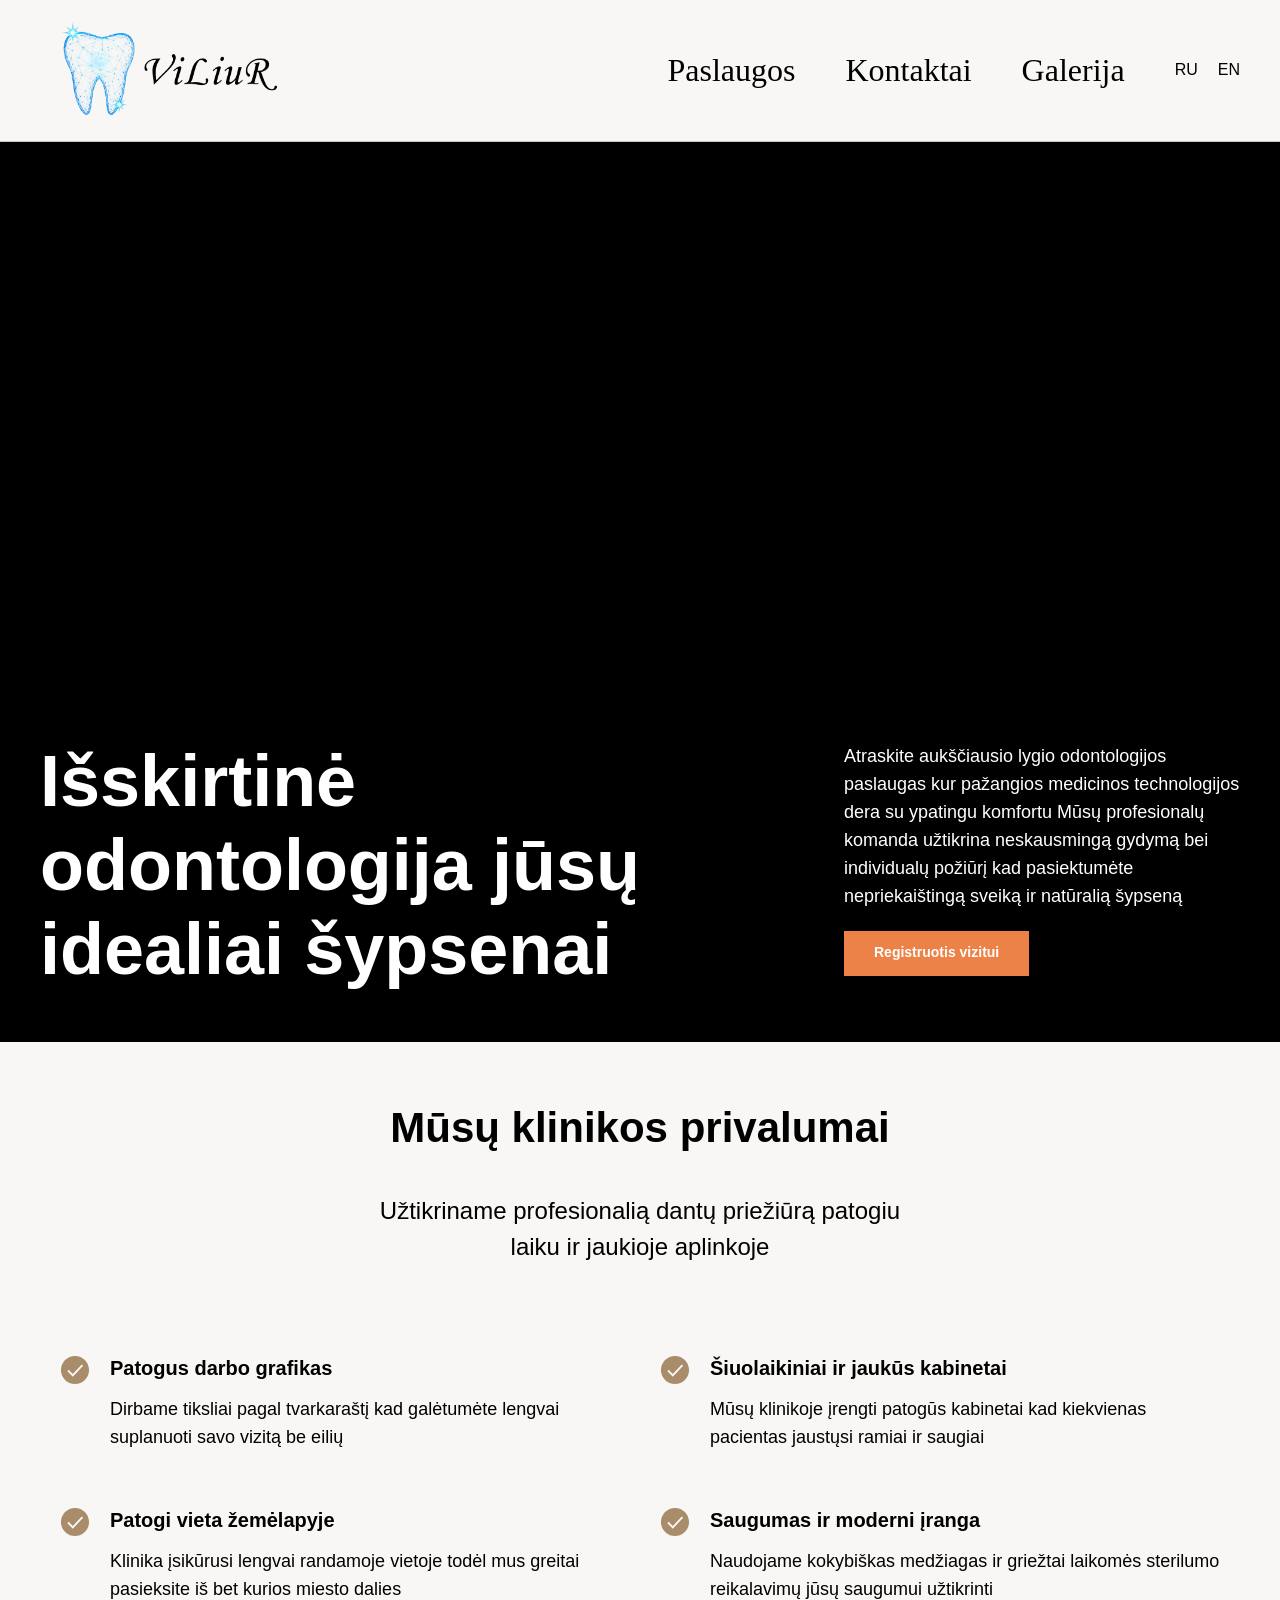
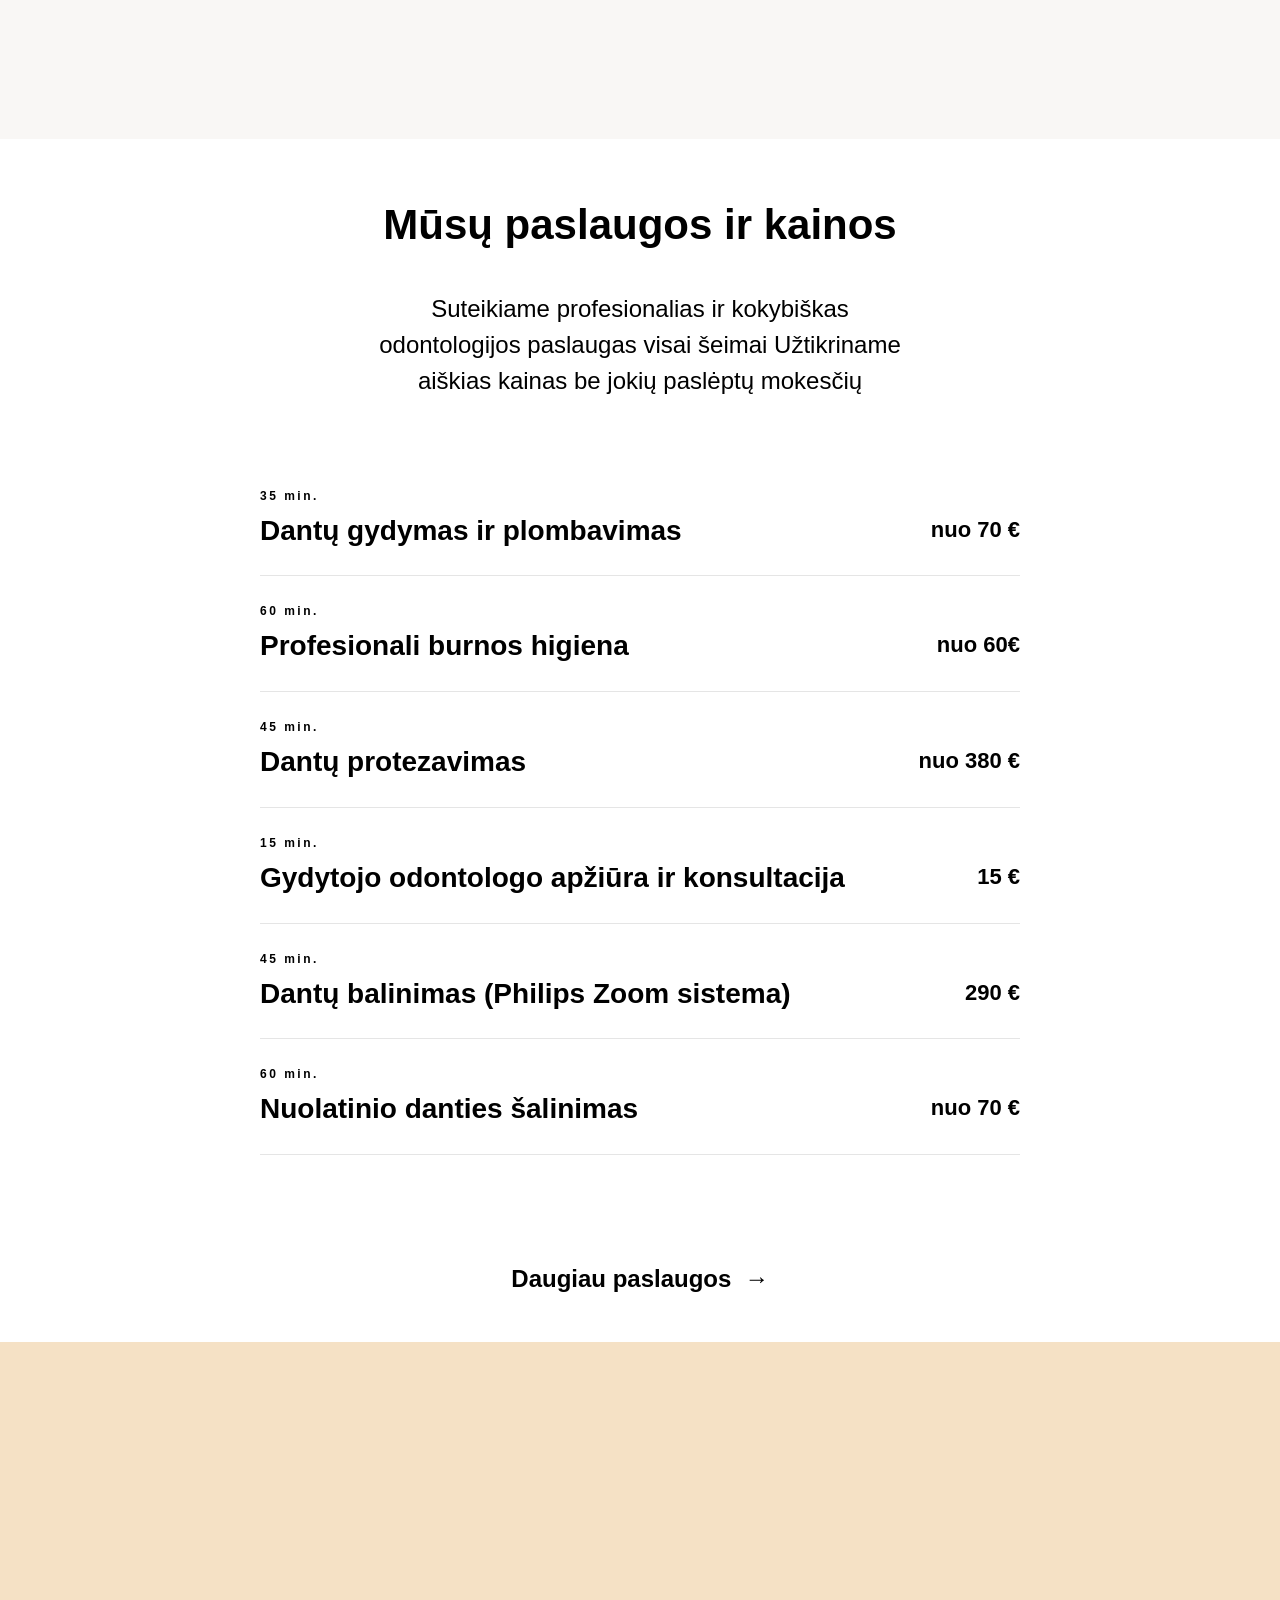
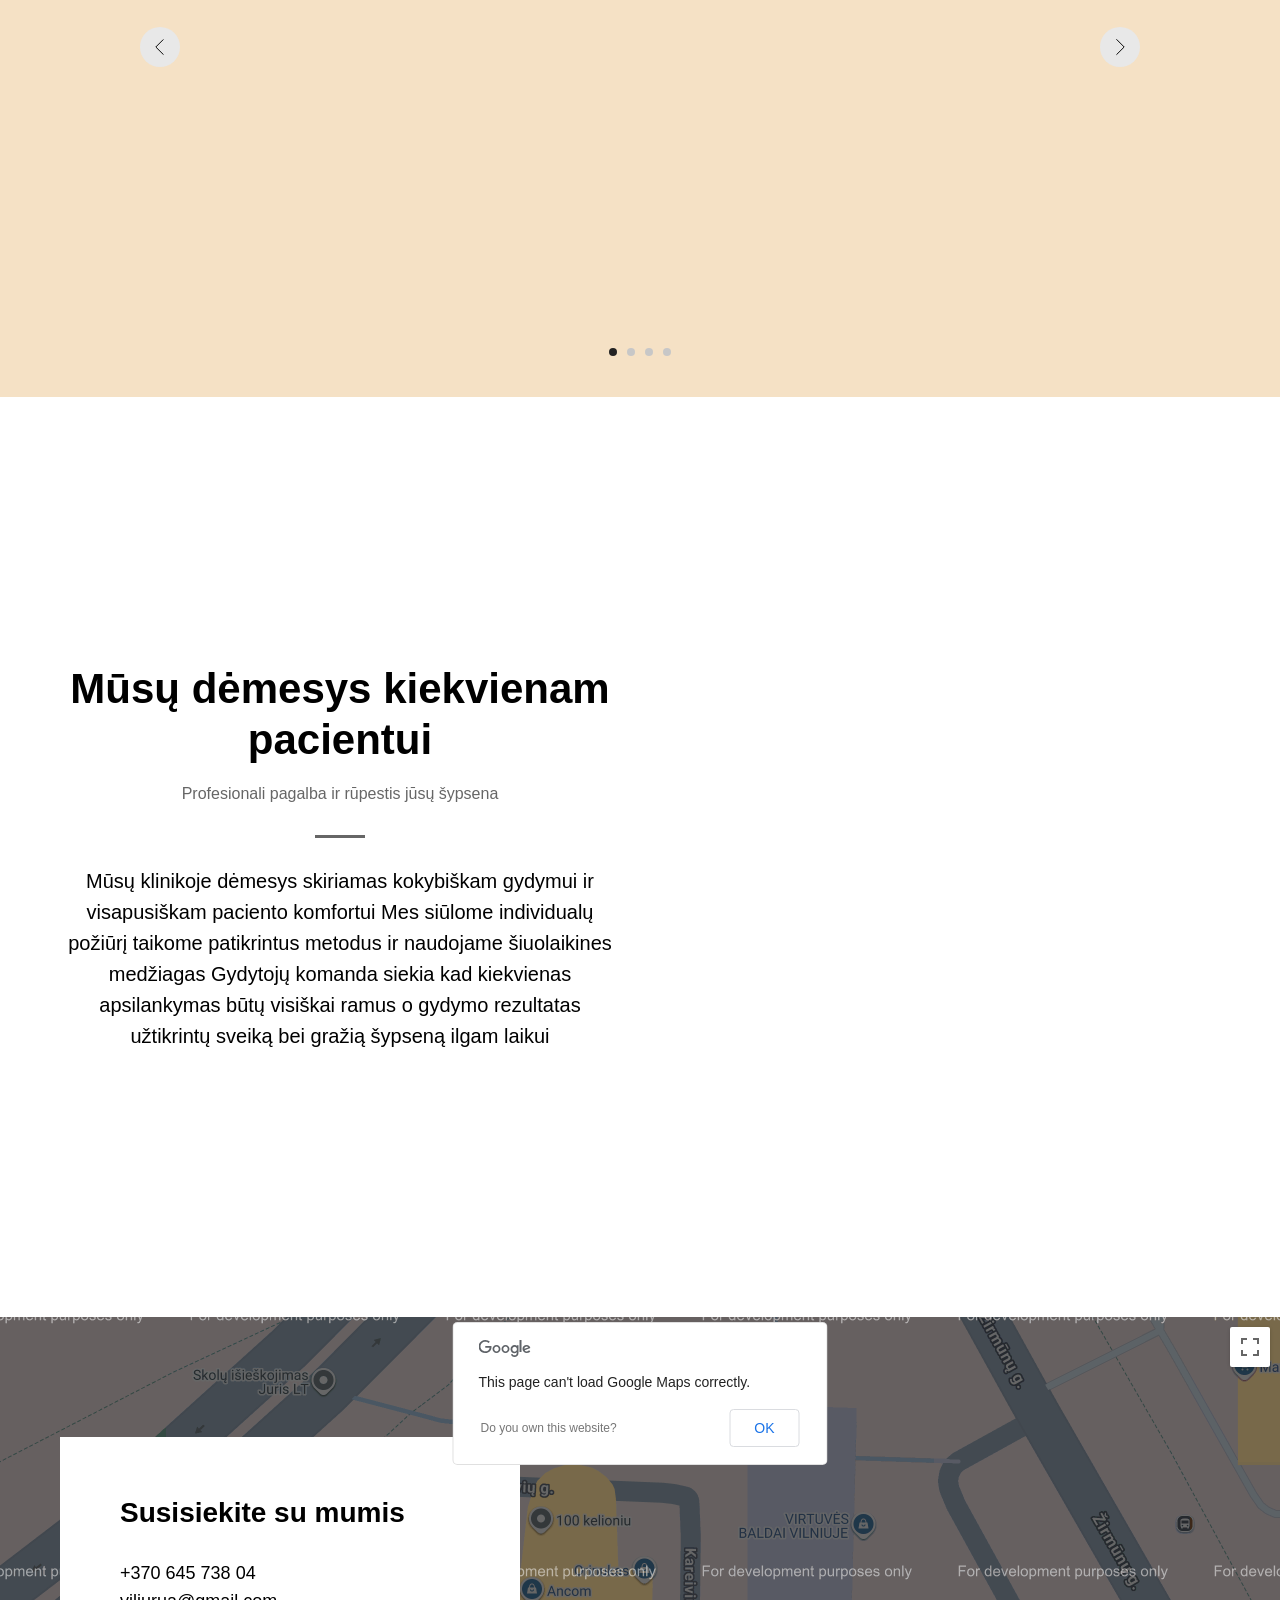
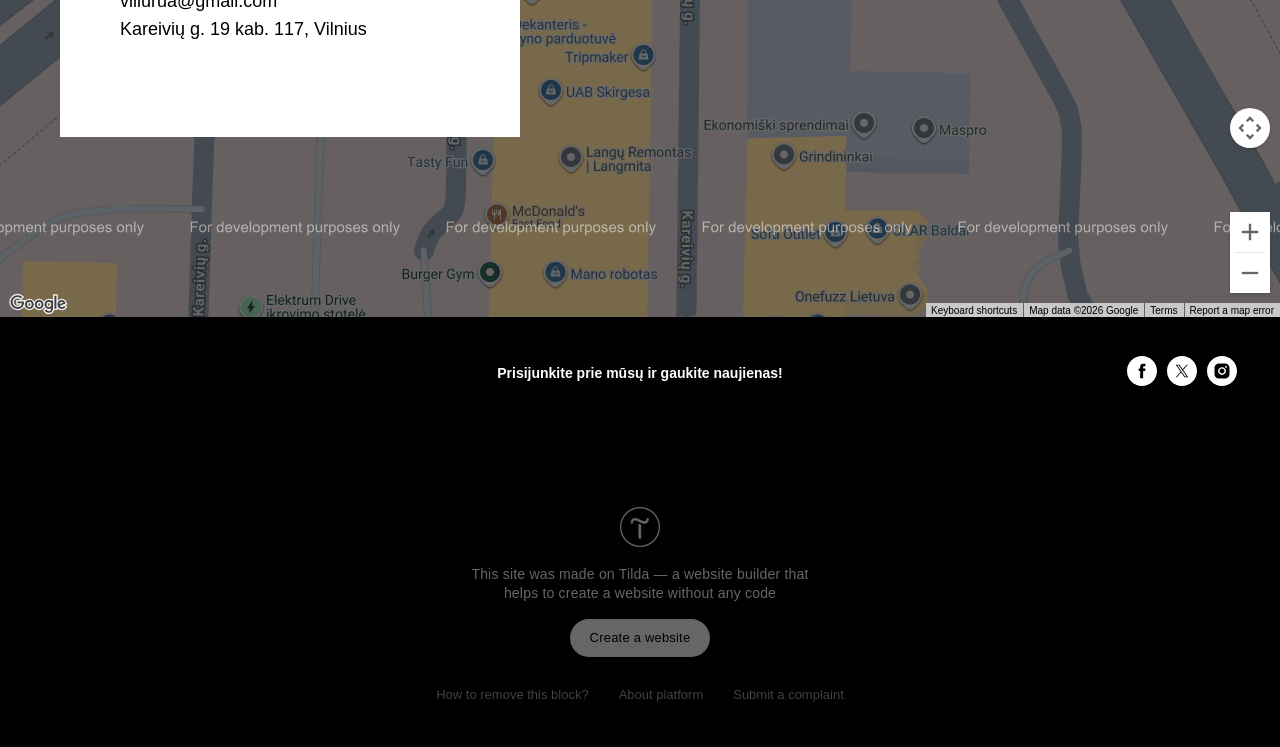
==== commit 03c8dfd6: "Add files via upload" ====
--- a/index.html
+++ b/index.html
@@ -1,12 +1,17 @@
 <!DOCTYPE html>
 <!-- saved from url=(0037)https://rarely-cute-katydid.tilda.ws/ -->
-<html class=""><head><meta http-equiv="Content-Type" content="text/html; charset=UTF-8">   <meta name="viewport" content="width=device-width, initial-scale=1.0"> <!--metatextblock--> <title>ViLiuR</title> <meta property="og:url" content="https://rarely-cute-katydid.tilda.ws"> <meta property="og:title" content="ViLiuR"> <meta property="og:description" content=""> <meta property="og:type" content="website"> <meta property="og:image" content="https://thb.tildacdn.ink/tild3638-3364-4638-b334-663330336534/-/resize/504x/ChatGPT_Image_Aug_17.png"> <link rel="canonical" href="https://rarely-cute-katydid.tilda.ws/"> <!--/metatextblock--> <meta name="format-detection" content="telephone=no"> <meta http-equiv="x-dns-prefetch-control" content="on"> <link rel="dns-prefetch" href="https://ws.tildacdn.com/"> <link rel="dns-prefetch" href="https://static.tildacdn.ink/"> <meta name="robots" content="nofollow"> <!--favicons--> <link rel="shortcut icon" href="https://static.tildacdn.ink/img/tildafavicon.ico" type="image/x-icon"> <!--/favicons--> <!-- Assets --> <script type="text/javascript" async="" id="tildastatscript" src="./index_files/tilda-stat-1.0.min.js.download"></script><script src="./index_files/tilda-fallback-1.0.min.js.download" async="" charset="utf-8"></script> <link rel="stylesheet" href="./index_files/tilda-grid-3.0.min.css" type="text/css" media="all" onerror="this.loaderr='y';"> <link rel="stylesheet" href="./index_files/tilda-blocks-page192633003.min.css" type="text/css" media="all" onerror="this.loaderr='y';"> <link rel="preconnect" href="https://fonts.gstatic.com/"> <link href="./index_files/css2" rel="stylesheet"> <link rel="stylesheet" href="./index_files/tilda-menusub-1.1.min.css" type="text/css" media="all" onerror="this.loaderr='y';"> <link rel="stylesheet" href="./index_files/tilda-menu-widgeticons-1.0.min.css" type="text/css" media="all" onerror="this.loaderr='y';"> <link rel="stylesheet" href="./index_files/tilda-menu-burger-1.0.min.css" type="text/css" media="all" onerror="this.loaderr='y';"> <link rel="stylesheet" href="./index_files/tilda-cover-1.0.min.css" type="text/css" media="all" onerror="this.loaderr='y';"> <link rel="stylesheet" href="./index_files/tilda-slds-1.4.min.css" type="text/css" media="all" onload="this.media='all';" onerror="this.loaderr='y';"> <noscript><link rel="stylesheet" href="https://static.tildacdn.ink/css/tilda-slds-1.4.min.css" type="text/css" media="all" /></noscript> <script nomodule="" src="./index_files/tilda-polyfill-1.0.min.js.download" charset="utf-8"></script> <script type="text/javascript">function t_onReady(func) {if(document.readyState!='loading') {func();} else {document.addEventListener('DOMContentLoaded',func);}}
-function t_onFuncLoad(funcName,okFunc,time) {if(typeof window[funcName]==='function') {okFunc();} else {setTimeout(function() {t_onFuncLoad(funcName,okFunc,time);},(time||100));}}function t_throttle(fn,threshhold,scope) {return function() {fn.apply(scope||this,arguments);};}</script> <script src="./index_files/tilda-scripts-3.0.min.js.download" charset="utf-8" defer="" onerror="this.loaderr='y';"></script> <script src="./index_files/tilda-blocks-page192633003.min.js.download" charset="utf-8" async="" onerror="this.loaderr='y';"></script> <script src="./index_files/tilda-lazyload-1.0.min.js.download" charset="utf-8" async="" onerror="this.loaderr='y';"></script> <script src="./index_files/tilda-menusub-1.1.min.js.download" charset="utf-8" async="" onerror="this.loaderr='y';"></script> <script src="./index_files/tilda-menu-1.1.min.js.download" charset="utf-8" async="" onerror="this.loaderr='y';"></script> <script src="./index_files/tilda-menu-widgeticons-1.0.min.js.download" charset="utf-8" async="" onerror="this.loaderr='y';"></script> <script src="./index_files/tilda-menu-burger-1.0.min.js.download" charset="utf-8" async="" onerror="this.loaderr='y';"></script> <script src="./index_files/tilda-cover-1.0.min.js.download" charset="utf-8" async="" onerror="this.loaderr='y';"></script> <script src="./index_files/tilda-paint-icons.min.js.download" charset="utf-8" async="" onerror="this.loaderr='y';"></script> <script src="./index_files/tilda-slds-1.4.min.js.download" charset="utf-8" async="" onerror="this.loaderr='y';"></script> <script src="./index_files/hammer.min.js.download" charset="utf-8" async="" onerror="this.loaderr='y';"></script> <script src="./index_files/tilda-map-1.0.min.js.download" charset="utf-8" async="" onerror="this.loaderr='y';"></script> <script src="./index_files/tilda-events-1.0.min.js.download" charset="utf-8" async="" onerror="this.loaderr='y';"></script> <script type="text/javascript">window.dataLayer=window.dataLayer||[];</script> <script type="text/javascript">(function() {var ttt='cebo';var tt='oog';var re=new RegExp("bot|g" + tt + "le|yandex|baidu|bing|msn|duckduckbot|teoma|slurp|crawler|spider|robot|crawling|fa" + ttt + "ok","i");if((re.test(navigator.userAgent))===false&&typeof(sessionStorage)!='undefined'&&sessionStorage.getItem('visited')!=='y'&&document.visibilityState){var style=document.createElement('style');style.type='text/css';style.innerHTML='@media screen and (min-width: 980px) {.t-records {opacity: 0;}.t-records_animated {-webkit-transition: opacity ease-in-out .2s;-moz-transition: opacity ease-in-out .2s;-o-transition: opacity ease-in-out .2s;transition: opacity ease-in-out .2s;}.t-records.t-records_visible {opacity: 1;}}';document.getElementsByTagName('head')[0].appendChild(style);function t_setvisRecs(){var alr=document.querySelectorAll('.t-records');Array.prototype.forEach.call(alr,function(el) {el.classList.add("t-records_animated");});setTimeout(function() {Array.prototype.forEach.call(alr,function(el) {el.classList.add("t-records_visible");});sessionStorage.setItem("visited","y");},400);}
-document.addEventListener('DOMContentLoaded',t_setvisRecs);}})();</script><link type="text/css" rel="stylesheet" charset="UTF-8" href="./index_files/m=el_main_css"><script src="chrome-extension://liecbddmkiiihnedobmlmillhodjkdmb/js/recordConsoleEvents.js"></script><style type="text/css">div.t-records {opacity: 1;}</style></head> <body class="t-body" style="margin:0;"> <!--allrecords--> <div id="allrecords" class="t-records" data-hook="blocks-collection-content-node" data-tilda-project-id="32327703" data-tilda-page-id="192633003" data-tilda-formskey="121eebb8fd84c9178274ac1432327703" data-tilda-cookie="no" data-tilda-lazy="yes" data-tilda-root-zone="one" data-tilda-project-country="LT"> <div id="rec3087381003" class="r t-rec" style="background-color: rgb(249, 247, 245); opacity: 1;" data-record-type="1367" data-bg-color="#f9f7f5" data-parenttplid="1272" data-animationappear="off"> <!-- T1272 --> <div id="nav3087381003marker"></div> <div class="t1272" data-menu="yes" data-menu-widgeticons-hide="yes"> <div class="t-menu-base__mobile-menu tmenu-mobile"> <div class="tmenu-mobile__container tmenu-mobile__container_right tmenu-mobile__container_logoleft"> <div class="t-menu-base__logowrapper t-menu-base__logowrapper_left t-menu-base__logowrapper_both t-menu-base__logowrapper_mobile"> <div class="t-menu-base__logo"> <img class="t-menu-base__imglogo t-menu-base__imglogomobile" src="./index_files/ChatGPT_Image_Aug_17.png" imgfield="img" alt=""> </div> </div> <style>#rec3087381003 .t-menu-base__imglogo{max-width:250px;width:250px;}</style> <button type="button" aria-expanded="false" aria-label="Navigation menu" class="t-menu-burger t-menuburger t-menu-base__burger_mlauto"> <div class="t-menu-burger__icon t-menu-burger__icon_first t-menu-burger__icon_small"> <span style="background-color: #000000;"></span> <span style="background-color: #000000;"></span> <span style="background-color: #000000;"></span> <span style="background-color: #000000;"></span> </div> </button> <style>#rec3087381003 .t-menu-burger__text{color:#000000;}</style> </div> </div> <style>.tmenu-mobile{background-color:#111;display:none;width:100%;top:0;z-index:990;}.tmenu-mobile_positionfixed{position:fixed;}.tmenu-mobile__text{color:#000;}.tmenu-mobile__container{min-height:64px;padding:20px;position:relative;box-sizing:border-box;display:flex;justify-content:space-between;align-items:center;}.tmenu-mobile__list{display:block;}.tmenu-mobile__container_logocenter>.t-menu-base__logowrapper,.tmenu-mobile__container_logocenter>.tmenu-mobile__text{position:absolute;left:50%;transform:translateX(-50%);}.tmenu-mobile__burgerlogo{display:inline-block;font-size:24px;font-weight:400;white-space:nowrap;vertical-align:middle;}@media screen and (max-width:960px){.tmenu-mobile__menucontent_hidden{display:none;height:auto;}.tmenu-mobile{display:block;}}@media screen and (max-width:960px){#rec3087381003 .tmenu-mobile{background-color:#f9f7f5;}}</style> <style>#rec3087381003 .tmenu-mobile__burgerlogo a{color:#000000;}</style> <style>#rec3087381003 .tmenu-mobile__burgerlogo__title{color:#000000;}</style> <div id="nav3087381003" class="t-menu-base t-menu-base_positionstatic
+<html class=""><head><meta http-equiv="Content-Type" content="text/html; charset=UTF-8"><style>.LGLeeN-keyboard-shortcuts-view{display:-webkit-box;display:-webkit-flex;display:-moz-box;display:-ms-flexbox;display:flex}.LGLeeN-keyboard-shortcuts-view table,.LGLeeN-keyboard-shortcuts-view tbody,.LGLeeN-keyboard-shortcuts-view td,.LGLeeN-keyboard-shortcuts-view tr{background:inherit;border:none;margin:0;padding:0}.LGLeeN-keyboard-shortcuts-view table{display:table}.LGLeeN-keyboard-shortcuts-view tr{display:table-row}.LGLeeN-keyboard-shortcuts-view td{-moz-box-sizing:border-box;box-sizing:border-box;display:table-cell;color:light-dark(#000,#fff);padding:6px;vertical-align:middle;white-space:nowrap}.LGLeeN-keyboard-shortcuts-view td:first-child{text-align:end}.LGLeeN-keyboard-shortcuts-view td kbd{background-color:light-dark(#e8eaed,#3c4043);border-radius:2px;border:none;-moz-box-sizing:border-box;box-sizing:border-box;color:inherit;display:inline-block;font-family:Google Sans Text,Roboto,Arial,sans-serif;line-height:16px;margin:0 2px;min-height:20px;min-width:20px;padding:2px 4px;position:relative;text-align:center}
+</style><style>.gm-control-active>img{-webkit-box-sizing:content-box;box-sizing:content-box;display:none;left:50%;pointer-events:none;position:absolute;top:50%;-webkit-transform:translate(-50%,-50%);-ms-transform:translate(-50%,-50%);transform:translate(-50%,-50%)}.gm-control-active>img:first-child{display:block}.gm-control-active:active>img:first-child,.gm-control-active:disabled>img:first-child,.gm-control-active:focus>img:first-child,.gm-control-active:hover>img:first-child{display:none}.gm-control-active:focus>img:nth-child(2),.gm-control-active:hover>img:nth-child(2){display:block}.gm-control-active:active>img:nth-child(3){display:block}.gm-control-active:disabled>img:nth-child(4){display:block}sentinel{}
+</style><link type="text/css" rel="stylesheet" href="./index_files/css"><link type="text/css" rel="stylesheet" href="./index_files/css(1)"><style>.gm-style .gm-style-cc a,.gm-style .gm-style-cc button,.gm-style .gm-style-cc span,.gm-style .gm-style-mtc div{font-size:10px;-webkit-box-sizing:border-box;box-sizing:border-box}.gm-style .gm-style-cc a,.gm-style .gm-style-cc button,.gm-style .gm-style-cc span{outline-offset:3px}sentinel{}
+</style><style>@media print {  .gm-style .gmnoprint, .gmnoprint {    display:none  }}@media screen {  .gm-style .gmnoscreen, .gmnoscreen {    display:none  }}</style><style>.dismissButton{background-color:#fff;border:1px solid #dadce0;color:#1a73e8;border-radius:4px;font-family:Roboto,sans-serif;font-size:14px;height:36px;cursor:pointer;padding:0 24px}.dismissButton:hover{background-color:rgba(66,133,244,.04);border:1px solid #d2e3fc}.dismissButton:focus{background-color:rgba(66,133,244,.12);border:1px solid #d2e3fc;outline:0}.dismissButton:focus:not(:focus-visible){background-color:#fff;border:1px solid #dadce0;outline:none}.dismissButton:focus-visible{background-color:rgba(66,133,244,.12);border:1px solid #d2e3fc;outline:0}.dismissButton:hover:focus{background-color:rgba(66,133,244,.16);border:1px solid #d2e2fd}.dismissButton:hover:focus:not(:focus-visible){background-color:rgba(66,133,244,.04);border:1px solid #d2e3fc}.dismissButton:hover:focus-visible{background-color:rgba(66,133,244,.16);border:1px solid #d2e2fd}.dismissButton:active{background-color:rgba(66,133,244,.16);border:1px solid #d2e2fd;-webkit-box-shadow:0 1px 2px 0 rgba(60,64,67,.3),0 1px 3px 1px rgba(60,64,67,.15);box-shadow:0 1px 2px 0 rgba(60,64,67,.3),0 1px 3px 1px rgba(60,64,67,.15)}.dismissButton:disabled{background-color:#fff;border:1px solid #f1f3f4;color:#3c4043}sentinel{}
+</style><style>.gm-style-moc{background-color:rgba(0,0,0,.59);pointer-events:none;text-align:center;-webkit-transition:opacity ease-in-out;transition:opacity ease-in-out}.gm-style-mot{color:white;font-family:Roboto,Arial,sans-serif;font-size:22px;margin:0;position:relative;top:50%;transform:translateY(-50%);-webkit-transform:translateY(-50%);-ms-transform:translateY(-50%)}sentinel{}
+</style><style>.gm-style img{max-width: none;}.gm-style {font: 400 11px Roboto, Arial, sans-serif; text-decoration: none;}</style>   <meta name="viewport" content="width=device-width, initial-scale=1.0"> <!--metatextblock--> <title>ViLiuR</title> <meta property="og:url" content="https://rarely-cute-katydid.tilda.ws"> <meta property="og:title" content="ViLiuR"> <meta property="og:description" content=""> <meta property="og:type" content="website"> <meta property="og:image" content="https://thb.tildacdn.ink/tild3638-3364-4638-b334-663330336534/-/resize/504x/ChatGPT_Image_Aug_17.png"> <link rel="canonical" href="https://rarely-cute-katydid.tilda.ws/"> <!--/metatextblock--> <meta name="format-detection" content="telephone=no"> <meta http-equiv="x-dns-prefetch-control" content="on"> <link rel="dns-prefetch" href="https://ws.tildacdn.com/"> <link rel="dns-prefetch" href="https://static.tildacdn.ink/"> <meta name="robots" content="nofollow"> <!--favicons--> <link rel="shortcut icon" href="https://static.tildacdn.ink/img/tildafavicon.ico" type="image/x-icon"> <!--/favicons--> <!-- Assets --> <script type="text/javascript" async="" id="tildastatscript" src="./index_files/tilda-stat-1.0.min.js.download"></script><script src="./index_files/tilda-fallback-1.0.min.js.download" async="" charset="utf-8"></script> <link rel="stylesheet" href="./index_files/tilda-grid-3.0.min.css" type="text/css" media="all" onerror="this.loaderr='y';"> <link rel="stylesheet" href="./index_files/tilda-blocks-page192633003.min.css" type="text/css" media="all" onerror="this.loaderr='y';"> <link rel="preconnect" href="https://fonts.gstatic.com/"> <link href="./index_files/css2" rel="stylesheet"> <link rel="stylesheet" href="./index_files/tilda-menusub-1.1.min.css" type="text/css" media="all" onerror="this.loaderr='y';"> <link rel="stylesheet" href="./index_files/tilda-menu-widgeticons-1.0.min.css" type="text/css" media="all" onerror="this.loaderr='y';"> <link rel="stylesheet" href="./index_files/tilda-menu-burger-1.0.min.css" type="text/css" media="all" onerror="this.loaderr='y';"> <link rel="stylesheet" href="./index_files/tilda-cover-1.0.min.css" type="text/css" media="all" onerror="this.loaderr='y';"> <link rel="stylesheet" href="./index_files/tilda-slds-1.4.min.css" type="text/css" media="all" onload="this.media='all';" onerror="this.loaderr='y';"> <noscript><link rel="stylesheet" href="https://static.tildacdn.ink/css/tilda-slds-1.4.min.css" type="text/css" media="all" /></noscript> <script nomodule="" src="./index_files/tilda-polyfill-1.0.min.js.download" charset="utf-8"></script> <script type="text/javascript">function t_onReady(func) {if(document.readyState!='loading') {func();} else {document.addEventListener('DOMContentLoaded',func);}}
+function t_onFuncLoad(funcName,okFunc,time) {if(typeof window[funcName]==='function') {okFunc();} else {setTimeout(function() {t_onFuncLoad(funcName,okFunc,time);},(time||100));}}function t_throttle(fn,threshhold,scope) {return function() {fn.apply(scope||this,arguments);};}</script> <script src="./index_files/tilda-scripts-3.0.min.js.download" charset="utf-8" defer="" onerror="this.loaderr='y';"></script> <script src="./index_files/tilda-blocks-page192633003.min.js.download" charset="utf-8" async="" onerror="this.loaderr='y';"></script> <script src="./index_files/tilda-lazyload-1.0.min.js.download" charset="utf-8" async="" onerror="this.loaderr='y';"></script> <script src="./index_files/tilda-menusub-1.1.min.js.download" charset="utf-8" async="" onerror="this.loaderr='y';"></script> <script src="./index_files/tilda-menu-1.1.min.js.download" charset="utf-8" async="" onerror="this.loaderr='y';"></script> <script src="./index_files/tilda-menu-widgeticons-1.0.min.js.download" charset="utf-8" async="" onerror="this.loaderr='y';"></script> <script src="./index_files/tilda-menu-burger-1.0.min.js.download" charset="utf-8" async="" onerror="this.loaderr='y';"></script> <script src="./index_files/tilda-cover-1.0.min.js.download" charset="utf-8" async="" onerror="this.loaderr='y';"></script> <script src="./index_files/tilda-paint-icons.min.js.download" charset="utf-8" async="" onerror="this.loaderr='y';"></script> <script src="./index_files/tilda-slds-1.4.min.js.download" charset="utf-8" async="" onerror="this.loaderr='y';"></script> <script src="./index_files/hammer.min.js.download" charset="utf-8" async="" onerror="this.loaderr='y';"></script> <script src="./index_files/tilda-video-1.0.min.js.download" charset="utf-8" async="" onerror="this.loaderr='y';"></script> <script src="./index_files/tilda-map-1.0.min.js.download" charset="utf-8" async="" onerror="this.loaderr='y';"></script> <script src="./index_files/tilda-events-1.0.min.js.download" charset="utf-8" async="" onerror="this.loaderr='y';"></script> <script type="text/javascript">window.dataLayer=window.dataLayer||[];</script> <script type="text/javascript">(function() {var ttt='cebo';var tt='oog';var re=new RegExp("bot|g" + tt + "le|yandex|baidu|bing|msn|duckduckbot|teoma|slurp|crawler|spider|robot|crawling|fa" + ttt + "ok","i");if((re.test(navigator.userAgent))===false&&typeof(sessionStorage)!='undefined'&&sessionStorage.getItem('visited')!=='y'&&document.visibilityState){var style=document.createElement('style');style.type='text/css';style.innerHTML='@media screen and (min-width: 980px) {.t-records {opacity: 0;}.t-records_animated {-webkit-transition: opacity ease-in-out .2s;-moz-transition: opacity ease-in-out .2s;-o-transition: opacity ease-in-out .2s;transition: opacity ease-in-out .2s;}.t-records.t-records_visible {opacity: 1;}}';document.getElementsByTagName('head')[0].appendChild(style);function t_setvisRecs(){var alr=document.querySelectorAll('.t-records');Array.prototype.forEach.call(alr,function(el) {el.classList.add("t-records_animated");});setTimeout(function() {Array.prototype.forEach.call(alr,function(el) {el.classList.add("t-records_visible");});sessionStorage.setItem("visited","y");},400);}
+document.addEventListener('DOMContentLoaded',t_setvisRecs);}})();</script><link type="text/css" rel="stylesheet" charset="UTF-8" href="./index_files/m=el_main_css"><script src="chrome-extension://liecbddmkiiihnedobmlmillhodjkdmb/js/recordConsoleEvents.js"></script><script type="text/javascript" charset="UTF-8" src="./index_files/common.js.download"></script><script type="text/javascript" charset="UTF-8" src="./index_files/util.js.download"></script><script type="text/javascript" charset="UTF-8" src="./index_files/map.js.download"></script><script type="text/javascript" charset="UTF-8" src="./index_files/marker.js.download"></script><script type="text/javascript" charset="UTF-8" src="./index_files/log.js.download"></script><script type="text/javascript" charset="UTF-8" src="./index_files/onion.js.download"></script><script type="text/javascript" charset="UTF-8" src="./index_files/infowindow.js.download"></script><script type="text/javascript" charset="UTF-8" src="./index_files/controls.js.download"></script><style type="text/css">div.t-records {opacity: 1;}</style></head> <body class="t-body" style="margin:0;"> <!--allrecords--> <div id="allrecords" class="t-records" data-hook="blocks-collection-content-node" data-tilda-project-id="32327703" data-tilda-page-id="192633003" data-tilda-formskey="121eebb8fd84c9178274ac1432327703" data-tilda-cookie="no" data-tilda-lazy="yes" data-tilda-root-zone="one" data-tilda-project-country="LT"> <div id="rec3087381003" class="r t-rec" style="background-color: rgb(249, 247, 245); opacity: 1;" data-record-type="1367" data-bg-color="#f9f7f5" data-parenttplid="1272" data-animationappear="off"> <!-- T1272 --> <div id="nav3087381003marker"></div> <div class="t1272" data-menu="yes" data-menu-widgeticons-hide="yes"> <div class="t-menu-base__mobile-menu tmenu-mobile"> <div class="tmenu-mobile__container tmenu-mobile__container_right tmenu-mobile__container_logoleft"> <div class="t-menu-base__logowrapper t-menu-base__logowrapper_left t-menu-base__logowrapper_both t-menu-base__logowrapper_mobile"> <div class="t-menu-base__logo"> <img class="t-menu-base__imglogo t-menu-base__imglogomobile" src="./index_files/ChatGPT_Image_Aug_17.png" imgfield="img" alt=""> </div> </div> <style>#rec3087381003 .t-menu-base__imglogo{max-width:250px;width:250px;}</style> <button type="button" aria-expanded="false" aria-label="Navigation menu" class="t-menu-burger t-menuburger t-menu-base__burger_mlauto"> <div class="t-menu-burger__icon t-menu-burger__icon_first t-menu-burger__icon_small"> <span style="background-color: #000000;"></span> <span style="background-color: #000000;"></span> <span style="background-color: #000000;"></span> <span style="background-color: #000000;"></span> </div> </button> <style>#rec3087381003 .t-menu-burger__text{color:#000000;}</style> </div> </div> <style>.tmenu-mobile{background-color:#111;display:none;width:100%;top:0;z-index:990;}.tmenu-mobile_positionfixed{position:fixed;}.tmenu-mobile__text{color:#000;}.tmenu-mobile__container{min-height:64px;padding:20px;position:relative;box-sizing:border-box;display:flex;justify-content:space-between;align-items:center;}.tmenu-mobile__list{display:block;}.tmenu-mobile__container_logocenter>.t-menu-base__logowrapper,.tmenu-mobile__container_logocenter>.tmenu-mobile__text{position:absolute;left:50%;transform:translateX(-50%);}.tmenu-mobile__burgerlogo{display:inline-block;font-size:24px;font-weight:400;white-space:nowrap;vertical-align:middle;}@media screen and (max-width:960px){.tmenu-mobile__menucontent_hidden{display:none;height:auto;}.tmenu-mobile{display:block;}}@media screen and (max-width:960px){#rec3087381003 .tmenu-mobile{background-color:#f9f7f5;}}</style> <style>#rec3087381003 .tmenu-mobile__burgerlogo a{color:#000000;}</style> <style>#rec3087381003 .tmenu-mobile__burgerlogo__title{color:#000000;}</style> <div id="nav3087381003" class="t-menu-base t-menu-base_positionstatic
 tmenu-mobile__menucontent_hidden t-menu-base_mobile-center
 t-menu-base__burgermenu__default" data-navmarker="nav3087381003marker" data-appearoffset="" data-bgopacity-two="1" data-menu="yes" data-bgcolor-hex="" data-bgcolor-rgba="" data-bgopacity="1" data-menushadow="" data-menushadow-css=""> <div class="t-menu-base__maincontainer
 t-menu-base__maincontainer_100 t-menu-base__maincontainer_100-40 t-menu-base__maincontainer_logoleft "> <div class="t-menu-base__logowrapper t-menu-base__logowrapper_left t-menu-base__logowrapper_both"> <div class="t-menu-base__logo"> <img class="t-menu-base__imglogo t-menu-base__imglogomobile" src="./index_files/ChatGPT_Image_Aug_17.png" imgfield="img" alt=""> </div> </div> <style>#rec3087381003 .t-menu-base__imglogo{max-width:250px;width:250px;}</style> <div class="t-menu-base__leftwrapper t-menu-base__wrapper t-menu-base__leftwrapper_right" style=""> <ul role="list" class="t-menu-base__list t-menu__list "> <li class="t-menu-base__list-item"> <div class="t-menu__link-wrapper" data-menu-submenu-hook=""> <a class="t-menu__link-item" href="https://rarely-cute-katydid.tilda.ws/#rec3087381303" data-menu-item-number="1">Paslaugos</a> </div> </li> <li class="t-menu-base__list-item"> <div class="t-menu__link-wrapper" data-menu-submenu-hook=""> <a class="t-menu__link-item" href="https://rarely-cute-katydid.tilda.ws/#rec3118853903" data-menu-item-number="2">Kontaktai</a> </div> </li> <li class="t-menu-base__list-item"> <div class="t-menu__link-wrapper" data-menu-submenu-hook=""> <a class="t-menu__link-item" href="https://rarely-cute-katydid.tilda.ws/#rec3087679803" data-menu-item-number="3">Galerija</a> </div> </li> </ul> </div> <div class="t-menu-base__rightwrapper t-menu-base__wrapper" style=""> <div class="t-menu-base__additionalwrapper"> <div class="t-menu-base__langs-wrapper"> <ul class="t-menu-base__langs t-menu-base__langs_flex"> <li class="t-menu-base__langs-item"> <a style="" href="https://rarely-cute-katydid.tilda.ws/ru/"> <span class="t-menu-base__lang-code" title="Russian">RU</span> </a> </li> <li class="t-menu-base__langs-item"> <a style="" href="https://rarely-cute-katydid.tilda.ws/en/"> <span class="t-menu-base__lang-code" title="English">EN</span> </a> </li> </ul> </div> <style>#rec3087381003 .t-menu-base__langs.t-menu-base__langs_dropdown .t-menu-base__langs-item a{color:#000000 !important;}#rec3087381003 .t-menu-base__langs.t-menu-base__langs_dropdown .t-menu-base__langs-item a.t-active{color:#000000 !important;}</style> </div> </div> </div> </div> </div> <script>t_onReady(function() {t_onFuncLoad('t_menuBase__interactFromKeyboard',function() {t_menuBase__interactFromKeyboard('3087381003');});t_onFuncLoad('t1272_init',function() {t1272_init('3087381003');});t_onFuncLoad('t_menuBase__setBGcolor',function() {t_menuBase__setBGcolor('3087381003','.t-menu-base, .t-menu-base__maincontainer');window.addEventListener('resize',t_throttle(function() {t_menuBase__setBGcolor('3087381003','.t-menu-base, .t-menu-base__maincontainer');}));});});t_onReady(function() {t_onFuncLoad('t1272_createMobileMenu',function() {t1272_createMobileMenu('3087381003');});});t_onReady(function() {t_onFuncLoad('t_menuBase__highlightActiveLinks',function() {t_menuBase__highlightActiveLinks('.t-menu-base__list-item a');});});t_onReady(function(){var rec=document.querySelector('#rec3087381003');if(!rec) return
-rec.setAttribute('data-animationappear','off');rec.style.opacity=1;});</script> <style>#rec3087381003 .t-menu__link-item{-webkit-transition:color 0.3s ease-in-out,opacity 0.3s ease-in-out;transition:color 0.3s ease-in-out,opacity 0.3s ease-in-out;}#rec3087381003 .t-menu__link-item.t-active:not(.t978__menu-link){color:#ff4343 !important;}@supports (overflow:-webkit-marquee) and (justify-content:inherit){#rec3087381003 .t-menu__link-item,#rec3087381003 .t-menu__link-item.t-active{opacity:1 !important;}}</style> <style>#rec3087381003 .t-menu-base__textlogo{color:#000000;}#rec3087381003 a.t-menu__link-item{font-size:32px;color:#000000;font-family:'Georgia';}#rec3087381003 .t-menu-base__langs_flex .t-menu-base__langs-item a{text-transform:uppercase;}#rec3087381003 .t-menu-base__langs-button{text-transform:uppercase;}</style> <style>#rec3087381003 .t-menu-base__maincontainer{}#rec3087381003 .t-menuwidgeticons__icon{background-color:;}#rec3087381003 .t-menu-base{}#rec3087381003 .t-menu-base__list{gap:10px 50px;}#rec3087381003 .t-menu-base,#rec3087381003 .t-menu-base__mobile-menu{border-bottom:1px solid rgba(0,0,0,0.20);}#rec3087381003 .t-menu-base{background-color:rgba();}#rec3087381003 .t-menusub__menu--fullscreen{background-color:rgba(249,247,245,1) !important;}@media screen and (max-width:960px){#rec3087381003 .t-menu-base{position:static;}#rec3087381003 .t-menu-base__maincontainer{background-color:#f9f7f5 !important;}#rec3087381003 .t-menu-base__burgermenu__fullscreen .t-menu-base__maincontainer{padding-top:calc(64px + 0px + 40px);}.t1272__body_menushowed #rec3087381003 .t-menu-base__overlay{-webkit-backdrop-filter:blur(0);backdrop-filter:blur(0);background-color:rgba(0,0,0,0.6) !important;}#rec3087381003 .t-menu-base.t-menu-base__burgermenu__fullwidth{background-color:rgba(0,0,0,0.6) !important;}#rec3087381003 .t-menu-base__burgermenu__sidebar{}#rec3087381003 .t-menu-base__maincontainer.t-menu-base__burgermenu__fullscreen,#rec3087381003 .t-menu-base__maincontainer.t-menu-base__burgermenu__sidebar{}#rec3087381003 .t-menu-base{right:0;}#rec3087381003 .t-menu-base__burgermenu,#rec3087381003 .t-menu-base__burgermenu__close-button{background-color:#f9f7f5 !important;}}</style> </div> <div id="rec3087381103" class="r t-rec t-rec_pb_0 r_showed r_anim" style="padding-bottom:0px; " data-record-type="1120"> <!-- cover --> <div class="t-cover" id="recorddiv3087381103" bgimgfield="img" style="height: 695px;"> <div class="t-cover__carrier loaded" id="coverCarry3087381103" data-content-cover-id="3087381103" data-content-cover-bg="https://static.tildacdn.ink/tild3163-3861-4162-b536-633465303263/pexels-gustavo-fring.jpg" data-display-changed="true" data-content-cover-height="100vh" data-content-cover-parallax="" data-content-use-image-for-mobile-cover="" style="height: 695px; background-attachment: scroll; background-image: url(&quot;https://optim.tildacdn.ink/tild3163-3861-4162-b536-633465303263/-/format/webp/pexels-gustavo-fring.jpg.webp&quot;);" itemscope="" itemtype="http://schema.org/ImageObject" data-content-cover-updated-height="695px"><meta itemprop="image" content="https://static.tildacdn.ink/tild3163-3861-4162-b536-633465303263/pexels-gustavo-fring.jpg"></div> <div class="t-cover__filter" style="height: 695px; background-image: linear-gradient(rgba(0, 0, 0, 0.3), rgba(0, 0, 0, 0.8));"></div> <div class="t1120"> <div class="t-container_100"> <div class="t-width t-width_100"> <div class="t1120__wrapper t-cover__wrapper" style="height: 695px;"> <div class="t1120__content t1120__content_bottom" data-hook-content="covercontent"> <div class="t1120__col-left"> <div class="t1120__title t-title t-title_xl" field="title">
+rec.setAttribute('data-animationappear','off');rec.style.opacity=1;});</script> <style>#rec3087381003 .t-menu__link-item{-webkit-transition:color 0.3s ease-in-out,opacity 0.3s ease-in-out;transition:color 0.3s ease-in-out,opacity 0.3s ease-in-out;}#rec3087381003 .t-menu__link-item.t-active:not(.t978__menu-link){color:#ff4343 !important;}@supports (overflow:-webkit-marquee) and (justify-content:inherit){#rec3087381003 .t-menu__link-item,#rec3087381003 .t-menu__link-item.t-active{opacity:1 !important;}}</style> <style>#rec3087381003 .t-menu-base__textlogo{color:#000000;}#rec3087381003 a.t-menu__link-item{font-size:32px;color:#000000;font-family:'Georgia';}#rec3087381003 .t-menu-base__langs_flex .t-menu-base__langs-item a{text-transform:uppercase;}#rec3087381003 .t-menu-base__langs-button{text-transform:uppercase;}</style> <style>#rec3087381003 .t-menu-base__maincontainer{}#rec3087381003 .t-menuwidgeticons__icon{background-color:;}#rec3087381003 .t-menu-base{}#rec3087381003 .t-menu-base__list{gap:10px 50px;}#rec3087381003 .t-menu-base,#rec3087381003 .t-menu-base__mobile-menu{border-bottom:1px solid rgba(0,0,0,0.20);}#rec3087381003 .t-menu-base{background-color:rgba();}#rec3087381003 .t-menusub__menu--fullscreen{background-color:rgba(249,247,245,1) !important;}@media screen and (max-width:960px){#rec3087381003 .t-menu-base{position:static;}#rec3087381003 .t-menu-base__maincontainer{background-color:#f9f7f5 !important;}#rec3087381003 .t-menu-base__burgermenu__fullscreen .t-menu-base__maincontainer{padding-top:calc(64px + 0px + 40px);}.t1272__body_menushowed #rec3087381003 .t-menu-base__overlay{-webkit-backdrop-filter:blur(0);backdrop-filter:blur(0);background-color:rgba(0,0,0,0.6) !important;}#rec3087381003 .t-menu-base.t-menu-base__burgermenu__fullwidth{background-color:rgba(0,0,0,0.6) !important;}#rec3087381003 .t-menu-base__burgermenu__sidebar{}#rec3087381003 .t-menu-base__maincontainer.t-menu-base__burgermenu__fullscreen,#rec3087381003 .t-menu-base__maincontainer.t-menu-base__burgermenu__sidebar{}#rec3087381003 .t-menu-base{right:0;}#rec3087381003 .t-menu-base__burgermenu,#rec3087381003 .t-menu-base__burgermenu__close-button{background-color:#f9f7f5 !important;}}</style> </div> <div id="rec3087381103" class="r t-rec t-rec_pb_0 r_showed r_anim" style="padding-bottom:0px; " data-record-type="1120"> <!-- cover --> <div class="t-cover" id="recorddiv3087381103" bgimgfield="img" style="background-image: url(&quot;https://thb.tildacdn.ink/tild3163-3861-4162-b536-633465303263/-/resize/20x/pexels-gustavo-fring.jpg&quot;); height: 695px;"> <div class="t-cover__carrier" id="coverCarry3087381103" data-content-cover-id="3087381103" data-content-cover-bg="https://static.tildacdn.ink/tild3163-3861-4162-b536-633465303263/pexels-gustavo-fring.jpg" data-display-changed="true" data-content-cover-height="100vh" data-content-cover-parallax="" data-content-use-image-for-mobile-cover="" style="height: 695px; background-attachment: scroll;" itemscope="" itemtype="http://schema.org/ImageObject" data-content-cover-updated-height="695px"><meta itemprop="image" content="https://static.tildacdn.ink/tild3163-3861-4162-b536-633465303263/pexels-gustavo-fring.jpg"></div> <div class="t-cover__filter" style="height: 695px; background-image: linear-gradient(rgba(0, 0, 0, 0.3), rgba(0, 0, 0, 0.8));"></div> <div class="t1120"> <div class="t-container_100"> <div class="t-width t-width_100"> <div class="t1120__wrapper t-cover__wrapper" style="height: 695px;"> <div class="t1120__content t1120__content_bottom" data-hook-content="covercontent"> <div class="t1120__col-left"> <div class="t1120__title t-title t-title_xl" field="title">
 Išskirtinė odontologija jūsų idealiai šypsenai
 </div> </div> <div class="t1120__col-right"> <div class="t1120__descr t-descr t-descr_sm" field="descr">
 Atraskite aukščiausio lygio odontologijos paslaugas kur pažangios medicinos technologijos dera su ypatingu komfortu Mūsų profesionalų komanda užtikrina neskausmingą gydymą bei individualų požiūrį kad pasiektumėte nepriekaištingą sveiką ir natūralią šypseną
@@ -18,5 +23,5 @@
 Mūsų paslaugos ir kainos
 </div> <div class="js-block-header-descr t-section__descr t-descr t-descr_xl t-align_center t-margin_auto" data-editable="true" field="bdescr">
 Suteikiame profesionalias ir kokybiškas odontologijos paslaugas visai šeimai Užtikriname aiškias kainas be jokių paslėptų mokesčių
-</div> </div> </div> <style>.t-section__title,.t-section__descr{overflow-wrap:break-word;}.t-section__descr{max-width:560px;}#rec3087381303 .t-section__title{margin-bottom:40px;}#rec3087381303 .t-section__descr{margin-bottom:90px;}#rec3087381303 .t-section__container:not(:has(.t-section__descr)) .t-section__title{margin-bottom:90px;}@media screen and (max-width:960px){#rec3087381303 .t-section__title{margin-bottom:20px;}#rec3087381303 .t-section__descr{margin-bottom:45px;}#rec3087381303 .t-section__container:not(:has(.t-section__descr)) .t-section__title{margin-bottom:45px;}}</style> <div class="t-container"> <div class="t792__col t-col t-col_8 t-prefix_2"> <div class="t792__wrapper"> <div class="t792__uptitle t-uptitle t-uptitle_xs" field="li_uptitle__2277133932380">35 min.<br></div> <div class="t792__text-wrapper t-valign_top"> <div class="t792__title t-heading t-heading_sm" field="li_title__2277133932380">Dantų gydymas ir plombavimas</div> </div> <div class="t792__price-wrapper t-valign_top"> <div class="t792__price t-name t-name_lg" field="li_text__2277133932380">nuo 70 €</div> </div> </div> <div class="t-divider t792__line" style="margin-top: 28px; "></div> </div> <div class="t792__col t-col t-col_8 t-prefix_2"> <div class="t792__wrapper"> <div class="t792__uptitle t-uptitle t-uptitle_xs" field="li_uptitle__8287133932381">60 min.</div> <div class="t792__text-wrapper t-valign_top"> <div class="t792__title t-heading t-heading_sm" field="li_title__8287133932381">Profesionali burnos higiena</div> </div> <div class="t792__price-wrapper t-valign_top"> <div class="t792__price t-name t-name_lg" field="li_text__8287133932381">nuo 60€</div> </div> </div> <div class="t-divider t792__line" style="margin-top: 28px; "></div> </div> <div class="t792__col t-col t-col_8 t-prefix_2"> <div class="t792__wrapper"> <div class="t792__uptitle t-uptitle t-uptitle_xs" field="li_uptitle__1786989698638">45 min.</div> <div class="t792__text-wrapper t-valign_top"> <div class="t792__title t-heading t-heading_sm" field="li_title__1786989698638">Dantų protezavimas</div> </div> <div class="t792__price-wrapper t-valign_top"> <div class="t792__price t-name t-name_lg" field="li_text__1786989698638">nuo 380 €</div> </div> </div> <div class="t-divider t792__line" style="margin-top: 28px; "></div> </div> <div class="t792__col t-col t-col_8 t-prefix_2"> <div class="t792__wrapper"> <div class="t792__uptitle t-uptitle t-uptitle_xs" field="li_uptitle__1790229732573">15 min.</div> <div class="t792__text-wrapper t-valign_top"> <div class="t792__title t-heading t-heading_sm" field="li_title__1790229732573">Gydytojo odontologo apžiūra ir konsultacija</div> </div> <div class="t792__price-wrapper t-valign_top"> <div class="t792__price t-name t-name_lg" field="li_text__1790229732573">15 €</div> </div> </div> <div class="t-divider t792__line" style="margin-top: 28px; "></div> </div> <div class="t792__col t-col t-col_8 t-prefix_2"> <div class="t792__wrapper"> <div class="t792__uptitle t-uptitle t-uptitle_xs" field="li_uptitle__1790229757205">45 min.</div> <div class="t792__text-wrapper t-valign_top"> <div class="t792__title t-heading t-heading_sm" field="li_title__1790229757205">Dantų balinimas (Philips Zoom sistema)</div> </div> <div class="t792__price-wrapper t-valign_top"> <div class="t792__price t-name t-name_lg" field="li_text__1790229757205">290 €</div> </div> </div> <div class="t-divider t792__line" style="margin-top: 28px; "></div> </div> <div class="t792__col t-col t-col_8 t-prefix_2"> <div class="t792__wrapper"> <div class="t792__uptitle t-uptitle t-uptitle_xs" field="li_uptitle__1790229786801">60 min.</div> <div class="t792__text-wrapper t-valign_top"> <div class="t792__title t-heading t-heading_sm" field="li_title__1790229786801">Nuolatinio danties šalinimas</div> </div> <div class="t792__price-wrapper t-valign_top"> <div class="t792__price t-name t-name_lg" field="li_text__1790229786801">nuo 70 €</div> </div> </div> <div class="t-divider t792__line" style="margin-top: 28px; "></div> </div> </div> <div class="t-section__container t-container"> <div class="t-col t-col_12"> <div class="t-section__bottomwrapper t-clear t-align_center"> <a class="t-btn t-btnflex t-btnflex_type_bbutton t-btnflex_lg" href="https://rarely-cute-katydid.tilda.ws/kainos.pdf"><span class="t-btnflex__text">Daugiau kainų→</span> <style>#rec3087381303 .t-btnflex.t-btnflex_type_bbutton{--border-width:0px;border-style:none !important;box-shadow:none !important;transition-duration:0.2s;transition-property:background-color,color,border-color,box-shadow,opacity,transform,gap;transition-timing-function:ease-in-out;}</style></a> </div> </div> </div> </div> </div> <div id="rec3087679803" class="r t-rec" style="background-color:#222222; " data-animationappear="off" data-record-type="675" data-bg-color="#222222"> <!-- t675 --> <div class="t675 " style="height:90vh;"> <div class="t-slds"> <div class="t-container_100 t-slds__main" style="touch-action: pan-y; -webkit-user-drag: none; -webkit-tap-highlight-color: rgba(0, 0, 0, 0);"> <div class="t-slds__container"> <ul class="t-slds__arrow_container"> <li class="t-slds__arrow_wrapper t-slds__arrow_wrapper-left" data-slide-direction="left" style="height: 626px;"> <button type="button" class="t-slds__arrow t-slds__arrow-left t-slds__arrow-withbg" aria-controls="carousel_3087679803" aria-disabled="false" aria-label="Previous slide" style="width: 30px; height: 30px; background-color: rgb(255, 255, 255); margin-top: 0px;"> <div class="t-slds__arrow_body t-slds__arrow_body-left" style="width: 7px;"> <svg role="presentation" focusable="false" style="display: block" viewBox="0 0 7.3 13" xmlns="http://www.w3.org/2000/svg" xmlns:xlink="http://www.w3.org/1999/xlink"> <polyline fill="none" stroke="#000000" stroke-linejoin="butt" stroke-linecap="butt" stroke-width="1" points="0.5,0.5 6.5,6.5 0.5,12.5"></polyline> </svg> </div> </button> </li> <li class="t-slds__arrow_wrapper t-slds__arrow_wrapper-right" data-slide-direction="right" style="height: 626px;"> <button type="button" class="t-slds__arrow t-slds__arrow-right t-slds__arrow-withbg" aria-controls="carousel_3087679803" aria-disabled="false" aria-label="Next slide" style="width: 30px; height: 30px; background-color: rgb(255, 255, 255); margin-top: 0px;"> <div class="t-slds__arrow_body t-slds__arrow_body-right" style="width: 7px;"> <svg role="presentation" focusable="false" style="display: block" viewBox="0 0 7.3 13" xmlns="http://www.w3.org/2000/svg" xmlns:xlink="http://www.w3.org/1999/xlink"> <polyline fill="none" stroke="#000000" stroke-linejoin="butt" stroke-linecap="butt" stroke-width="1" points="0.5,0.5 6.5,6.5 0.5,12.5"></polyline> </svg> </div> </button> </li> </ul> <div class="t-slds__items-wrapper t-slds_animated-none" id="carousel_3087679803" data-slider-transition="300" data-slider-correct-height="true" data-auto-correct-mobile-width="false" aria-roledescription="carousel" aria-live="off" data-slider-initialized="true" data-slider-totalslides="3" data-slider-pos="1" data-slider-cycle="" data-slider-animated="" data-swiper-initialized="true" data-slider-stopped="yes" style="width: 7605px; height: 626px; transform: translateX(-1521px);"> <div class="t-slds__item t-slds__item-loaded" data-slide-index="0" role="group" aria-roledescription="slide" aria-hidden="true" aria-label="3 of 3" itemscope="" itemtype="http://schema.org/ImageObject" style="width: 1521px;"> <meta itemprop="image" content="https://static.tildacdn.ink/tild3262-3864-4564-b864-373834336636/beverlynguyen39520.jpg"> <div class="t-slds__wrapper t-align_center t-slds__bgimg t-bgimg loaded" data-original="https://static.tildacdn.ink/tild3262-3864-4564-b864-373834336636/beverlynguyen39520.jpg" style="height: 90vh; background-image: url(&quot;https://optim.tildacdn.ink/tild3262-3864-4564-b864-373834336636/-/format/webp/beverlynguyen39520.jpg.webp&quot;);"> <div class="t675__wrapper" style="background-image: linear-gradient(to bottom, rgba(0,0,0,0), rgba(0,0,0,1));"> <div class="t-container"> <div class="t675__textwrapper t-col t-col_6 t-prefix_3 t-align_center" style="margin-bottom: 69px;"> <div class="t675__title t-name t-name_sm" itemprop="name">Sahalie Falls, US</div> <div class="t675__descr t-descr t-descr_xs" itemprop="description">After the South Fork confluence, the main stem of the McKenzie River continues west through a narrow valley in the mountains, receiving the Blue River from the north at the community of Blue River.</div> </div> </div> </div> </div> </div><div class="t-slds__item t-slds__item_active t-slds__item-loaded" data-slide-index="1" role="group" aria-roledescription="slide" aria-hidden="false" aria-label="1 of 3" itemscope="" itemtype="http://schema.org/ImageObject" style="width: 1521px;"> <meta itemprop="image" content="https://static.tildacdn.ink/tild6338-3339-4638-b731-623366303239/kylecesmat211986.jpg"> <div class="t-slds__wrapper t-align_center t-slds__bgimg t-bgimg loaded" data-original="https://static.tildacdn.ink/tild6338-3339-4638-b731-623366303239/kylecesmat211986.jpg" style="height: 90vh; background-image: url(&quot;https://optim.tildacdn.ink/tild6338-3339-4638-b731-623366303239/-/format/webp/kylecesmat211986.jpg.webp&quot;);"> <div class="t675__wrapper" style="background-image: linear-gradient(to bottom, rgba(0,0,0,0), rgba(0,0,0,1));"> <div class="t-container"> <div class="t675__textwrapper t-col t-col_6 t-prefix_3 t-align_center" style="margin-bottom: 69px;"> <div class="t675__title t-name t-name_sm" field="li_title__1492791605868" itemprop="name">Lago di Braies</div> <div class="t675__descr t-descr t-descr_xs" field="li_descr__1492791605868" itemprop="description">The lake lies at the foot of the rock wall of the Croda del Becco (ted. Seekofel , lad. Sass dla Porta 2,810 m) and is located within the natural park Fanes - Senes and Braies.</div> </div> </div> </div> </div> </div> <div class="t-slds__item t-slds__item-loaded" data-slide-index="2" role="group" aria-roledescription="slide" aria-hidden="true" aria-label="2 of 3" itemscope="" itemtype="http://schema.org/ImageObject" style="width: 1521px;"> <meta itemprop="image" content="https://static.tildacdn.ink/tild6632-3965-4661-a363-376661393133/lucabravo134059.jpg"> <div class="t-slds__wrapper t-align_center t-slds__bgimg t-bgimg" data-original="https://static.tildacdn.ink/tild6632-3965-4661-a363-376661393133/lucabravo134059.jpg" style="height: 90vh;background-image: url('https://thb.tildacdn.ink/tild6632-3965-4661-a363-376661393133/-/resizeb/20x/lucabravo134059.jpg');"> <div class="t675__wrapper" style="background-image: linear-gradient(to bottom, rgba(0,0,0,0), rgba(0,0,0,1));"> <div class="t-container"> <div class="t675__textwrapper t-col t-col_6 t-prefix_3 t-align_center" style="margin-bottom: 69px;"> <div class="t675__title t-name t-name_sm" field="li_title__1492791613439" itemprop="name">Stanley Park, Vancouver</div> <div class="t675__descr t-descr t-descr_xs" field="li_descr__1492791613439" itemprop="description">It is a 405-hectare public park that borders the downtown of Vancouver in British Columbia, Canada, and is almost entirely surrounded by waters of Vancouver Harbour and English Bay.</div> </div> </div> </div> </div> </div> <div class="t-slds__item t-slds__item-loaded" data-slide-index="3" role="group" aria-roledescription="slide" aria-hidden="true" aria-label="3 of 3" itemscope="" itemtype="http://schema.org/ImageObject" style="width: 1521px;"> <meta itemprop="image" content="https://static.tildacdn.ink/tild3262-3864-4564-b864-373834336636/beverlynguyen39520.jpg"> <div class="t-slds__wrapper t-align_center t-slds__bgimg t-bgimg" data-original="https://static.tildacdn.ink/tild3262-3864-4564-b864-373834336636/beverlynguyen39520.jpg" style="height: 90vh;background-image: url('https://thb.tildacdn.ink/tild3262-3864-4564-b864-373834336636/-/resizeb/20x/beverlynguyen39520.jpg');"> <div class="t675__wrapper" style="background-image: linear-gradient(to bottom, rgba(0,0,0,0), rgba(0,0,0,1));"> <div class="t-container"> <div class="t675__textwrapper t-col t-col_6 t-prefix_3 t-align_center" style="margin-bottom: 69px;"> <div class="t675__title t-name t-name_sm" field="li_title__1492791619387" itemprop="name">Sahalie Falls, US</div> <div class="t675__descr t-descr t-descr_xs" field="li_descr__1492791619387" itemprop="description">After the South Fork confluence, the main stem of the McKenzie River continues west through a narrow valley in the mountains, receiving the Blue River from the north at the community of Blue River.</div> </div> </div> </div> </div> </div><div class="t-slds__item" data-slide-index="4" role="group" aria-roledescription="slide" aria-hidden="true" aria-label="1 of 3" itemscope="" itemtype="http://schema.org/ImageObject" style="width: 1521px;"> <meta itemprop="image" content="https://static.tildacdn.ink/tild6338-3339-4638-b731-623366303239/kylecesmat211986.jpg"> <div class="t-slds__wrapper t-align_center t-slds__bgimg t-bgimg" data-original="https://static.tildacdn.ink/tild6338-3339-4638-b731-623366303239/kylecesmat211986.jpg" style="height: 90vh;background-image: url('https://thb.tildacdn.ink/tild6338-3339-4638-b731-623366303239/-/resizeb/20x/kylecesmat211986.jpg');"> <div class="t675__wrapper" style="background-image: linear-gradient(to bottom, rgba(0,0,0,0), rgba(0,0,0,1));"> <div class="t-container"> <div class="t675__textwrapper t-col t-col_6 t-prefix_3 t-align_center" style="margin-bottom: 69px;"> <div class="t675__title t-name t-name_sm" field="li_title__1492791605868" itemprop="name">Lago di Braies</div> <div class="t675__descr t-descr t-descr_xs" field="li_descr__1492791605868" itemprop="description">The lake lies at the foot of the rock wall of the Croda del Becco (ted. Seekofel , lad. Sass dla Porta 2,810 m) and is located within the natural park Fanes - Senes and Braies.</div> </div> </div> </div> </div> </div> </div> <ul class="t-slds__bullet_wrapper"> <li class="t-slds__bullet t-slds__bullet_active" data-slide-bullet-for="1"> <button type="button" class="t-slds__bullet_body" aria-label="Go to slide 1" aria-current="true" style="width: 10px; height: 10px;background-color: #222222;border: 2px solid #ffffff;"></button> </li> <li class="t-slds__bullet " data-slide-bullet-for="2"> <button type="button" class="t-slds__bullet_body" aria-label="Go to slide 2" style="width: 10px; height: 10px;background-color: #222222;border: 2px solid #ffffff;"></button> </li> <li class="t-slds__bullet " data-slide-bullet-for="3"> <button type="button" class="t-slds__bullet_body" aria-label="Go to slide 3" style="width: 10px; height: 10px;background-color: #222222;border: 2px solid #ffffff;"></button> </li> </ul> </div> </div> </div> </div> <script>t_onReady(function() {t_onFuncLoad('t_sldsInit',function() {t_sldsInit('3087679803');});t_onFuncLoad('t675_init',function() {t675_init('3087679803');});var rec=document.querySelector('#rec3087679803');if(!rec) return;var wrapper=rec.querySelector('.t675');if(wrapper) {wrapper.addEventListener('displayChanged',function() {t_onFuncLoad('t_slds_updateSlider',function() {t_slds_updateSlider('3087679803');});});}});</script> <style type="text/css">#rec3087679803 .t-slds__bullet_active .t-slds__bullet_body{background-color:#ffffff !important;}#rec3087679803 .t-slds__bullet:hover .t-slds__bullet_body{background-color:#ffffff !important;}#rec3087679803 .t-slds__bullet_body:focus-visible{background-color:#ffffff !important;}</style> </div> <div id="rec3087381503" class="r t-rec t-rec_pt_180 t-rec_pb_180 r_hidden r_anim" style="padding-top:180px;padding-bottom:180px; " data-record-type="480"> <!-- T480 --> <div style="width: 0; height: 0; overflow: hidden;"> <div class="t480__sizer t-col t-col_6" data-auto-correct-mobile-width="false" style="height:560px;"></div> </div> <div class="t480"> <div class="t-container"> <div class="t480__top t480__col t-col t-col_6 " itemscope="" itemtype="http://schema.org/ImageObject"> <meta itemprop="image" content="https://static.tildacdn.ink/tild3435-3166-4237-b533-636330386230/pexels-bakytzhan-bau.jpg"> <div class="t480__blockimg t-bgimg loaded" data-original="https://static.tildacdn.ink/tild3435-3166-4237-b533-636330386230/pexels-bakytzhan-bau.jpg" bgimgfield="img" style="background-image: url(&quot;https://optim.tildacdn.ink/tild3435-3166-4237-b533-636330386230/-/format/webp/pexels-bakytzhan-bau.jpg.webp&quot;); height: 560px;"> </div> </div> <div class="t480__col t-col t-col_6 "> <div class="t480__textwrapper t-align_center" style="height:560px;"> <div class="t480__content t-valign_middle"> <div class="t480__title t-title t-title_xs t-margin_auto" field="title">Mūsų dėmesys kiekvienam pacientui</div> <div class="t480__uptitle t-descr t-descr_xs t-margin_auto" field="subtitle">Profesionali pagalba ir rūpestis jūsų šypsena</div> <div class="t-divider t480__line t-margin_auto" style=""></div> <div class="t480__descr t-descr t-descr_md t-margin_auto" field="descr">Mūsų klinikoje dėmesys skiriamas kokybiškam gydymui ir visapusiškam paciento komfortui Mes siūlome individualų požiūrį taikome patikrintus metodus ir naudojame šiuolaikines medžiagas Gydytojų komanda siekia kad kiekvienas apsilankymas būtų visiškai ramus o gydymo rezultatas užtikrintų sveiką bei gražią šypseną ilgam laikui</div> </div> </div> </div> </div> </div> <script>t_onReady(function() {t_onFuncLoad('t480_init',function() {t480_init('3087381503');});});</script> <style>#rec3087381503 .t480__uptitle{max-width:400px;}</style> </div> <div id="rec3118853903" class="r t-rec t-rec_pt_0 t-rec_pb_0" style="padding-top:0px;padding-bottom:0px; " data-animationappear="off" data-record-type="554"> <!-- T554 --> <div class="t554" data-display-changed="true"> <div class="t554__general-wrapper t554__general-wrapper_padding t-width t-width_100 t-margin_auto"> <div class="t554__card-wrapper"> <div class="t554__card t-width_5 t-align_left" style=" top:120px;"> <div class="t554__title t-heading t-heading_sm" field="title">Susisiekite su mumis</div> <div class="t-text t-descr_sm" field="text"><a href="tel:+37064573804" style="color: rgb(0, 0, 0);">+370 645 738</a><span style="color: rgb(0, 0, 0);"> </span><a href="tel:+37064573804" style="color: rgb(0, 0, 0);">04</a><br><a href="mailto:viliurua@gmail.com" style="color: rgb(0, 0, 0);">viliurua@gmail.com</a><br>Kareivių g. 19 kab. 117, Vilnius</div> </div> </div> <div class="t-map-lazyload t554_map" style="width:100%; height:600px;" data-maplazy-load="false"> <div class="t-map" id="separateMap3118853903" data-map-language="" data-map-x="-74.005941" data-map-y="40.7127837" data-map-zoom="19" data-map-title="Susisiekite su mumis" data-map-mode="bw_light" style="width:100%; position: relative; height:600px;" data-map-style="[{&quot;featureType&quot;:&quot;water&quot;,&quot;elementType&quot;:&quot;geometry.fill&quot;,&quot;stylers&quot;:[{&quot;color&quot;:&quot;#d3d3d3&quot;}]},{&quot;featureType&quot;:&quot;transit&quot;,&quot;stylers&quot;:[{&quot;color&quot;:&quot;#808080&quot;},{&quot;visibility&quot;:&quot;off&quot;}]},{&quot;featureType&quot;:&quot;road.highway&quot;,&quot;elementType&quot;:&quot;geometry.stroke&quot;,&quot;stylers&quot;:[{&quot;visibility&quot;:&quot;on&quot;},{&quot;color&quot;:&quot;#b3b3b3&quot;}]},{&quot;featureType&quot;:&quot;road.highway&quot;,&quot;elementType&quot;:&quot;geometry.fill&quot;,&quot;stylers&quot;:[{&quot;color&quot;:&quot;#ffffff&quot;}]},{&quot;featureType&quot;:&quot;road.local&quot;,&quot;elementType&quot;:&quot;geometry.fill&quot;,&quot;stylers&quot;:[{&quot;visibility&quot;:&quot;on&quot;},{&quot;color&quot;:&quot;#ffffff&quot;},{&quot;weight&quot;:1.8}]},{&quot;featureType&quot;:&quot;road.local&quot;,&quot;elementType&quot;:&quot;geometry.stroke&quot;,&quot;stylers&quot;:[{&quot;color&quot;:&quot;#d7d7d7&quot;}]},{&quot;featureType&quot;:&quot;poi&quot;,&quot;elementType&quot;:&quot;geometry.fill&quot;,&quot;stylers&quot;:[{&quot;visibility&quot;:&quot;on&quot;},{&quot;color&quot;:&quot;#ebebeb&quot;}]},{&quot;featureType&quot;:&quot;administrative&quot;,&quot;elementType&quot;:&quot;geometry&quot;,&quot;stylers&quot;:[{&quot;color&quot;:&quot;#a7a7a7&quot;}]},{&quot;featureType&quot;:&quot;road.arterial&quot;,&quot;elementType&quot;:&quot;geometry.fill&quot;,&quot;stylers&quot;:[{&quot;color&quot;:&quot;#ffffff&quot;}]},{&quot;featureType&quot;:&quot;road.arterial&quot;,&quot;elementType&quot;:&quot;geometry.fill&quot;,&quot;stylers&quot;:[{&quot;color&quot;:&quot;#ffffff&quot;}]},{&quot;featureType&quot;:&quot;landscape&quot;,&quot;elementType&quot;:&quot;geometry.fill&quot;,&quot;stylers&quot;:[{&quot;visibility&quot;:&quot;on&quot;},{&quot;color&quot;:&quot;#efefef&quot;}]},{&quot;featureType&quot;:&quot;road&quot;,&quot;elementType&quot;:&quot;labels.text.fill&quot;,&quot;stylers&quot;:[{&quot;color&quot;:&quot;#696969&quot;}]},{&quot;featureType&quot;:&quot;administrative&quot;,&quot;elementType&quot;:&quot;labels.text.fill&quot;,&quot;stylers&quot;:[{&quot;visibility&quot;:&quot;on&quot;},{&quot;color&quot;:&quot;#737373&quot;}]},{&quot;featureType&quot;:&quot;poi&quot;,&quot;elementType&quot;:&quot;labels.icon&quot;,&quot;stylers&quot;:[{&quot;visibility&quot;:&quot;off&quot;}]},{&quot;featureType&quot;:&quot;poi&quot;,&quot;elementType&quot;:&quot;labels&quot;,&quot;stylers&quot;:[{&quot;visibility&quot;:&quot;off&quot;}]},{&quot;featureType&quot;:&quot;road.arterial&quot;,&quot;elementType&quot;:&quot;geometry.stroke&quot;,&quot;stylers&quot;:[{&quot;color&quot;:&quot;#d6d6d6&quot;}]},{&quot;featureType&quot;:&quot;road&quot;,&quot;elementType&quot;:&quot;labels.icon&quot;,&quot;stylers&quot;:[{&quot;visibility&quot;:&quot;off&quot;}]},{},{&quot;featureType&quot;:&quot;poi&quot;,&quot;elementType&quot;:&quot;geometry.fill&quot;,&quot;stylers&quot;:[{&quot;color&quot;:&quot;#dadada&quot;}]}]"> </div> <script type="text/javascript">var arMapMarkers3118853903=[{title:"Vilnius",descr:"",lat:"54.719194613408746",lng:"25.302097158637665",color:null,url:null,isOpen:false,isHidden:false,offset:null,},];t_onReady(function() {t_map_lazyload_add_map();window.addEventListener('scroll',t_throttle(t_map_lazyload_add_map,300));function t_map_lazyload_add_map() {var windowHeight=window.innerHeight;var scrollDiffHeigth=700;var rec=document.getElementById('rec' + 3118853903);if(!rec) return;var map=rec.querySelector('.t-map-lazyload');if(!map) return;var blockTop=map.getBoundingClientRect().top + window.pageYOffset;if(window.pageYOffset>blockTop - windowHeight - scrollDiffHeigth) {if(map.getAttribute('data-maplazy-load')==='false') {map.setAttribute('data-maplazy-load','true');t_onFuncLoad('t_appendGoogleMap',function() {t_appendGoogleMap("3118853903","");});}}}});</script> </div> </div> </div> <script>t_onReady(function() {t_onFuncLoad('t554__init',function() {t554__init('3118853903');});});</script> </div> <div id="rec3087381703" class="r t-rec t-rec_pt_15 t-rec_pb_60" style="padding-top:15px;padding-bottom:60px;background-color:#000000; " data-record-type="463" data-bg-color="#000000" data-animationappear="off"> <!-- T463 --> <div class="t463" id="t-footer_3087381703"> <div class="t463__maincontainer "> <div class="t463__content" style=""> <div class="t463__colwrapper"> <div class="t463__col"> <a class="t463__link" href="https://rarely-cute-katydid.tilda.ws/"> <img class="t463__logo t463__img t-img" src="./index_files/logo_black.jpg" data-original="https://static.tildacdn.ink/tild6234-6637-4862-a235-353731636464/logo_black.jpg" imgfield="img" alt=""> </a> </div> <div class="t463__col t463__col_center t-align_center"> <div class="t463__typo t463__copyright t-name t-name_xs" field="text">Prisijunkite prie mūsų ir gaukite naujienas!</div> </div> <div class="t463__col t-align_right"> <div class="t-sociallinks"> <ul role="list" class="t-sociallinks__wrapper" aria-label="Social media links"> <!-- new soclinks --><li class="t-sociallinks__item t-sociallinks__item_facebook"><a href="https://www.facebook.com/share/1SvY5iC7bF/?mibextid=wwXIfr" target="_blank" rel="nofollow noopener" aria-label="Facebook" title="Facebook" style="width: 30px; height: 30px;"><svg class="t-sociallinks__svg" role="presentation" width="30px" height="30px" viewBox="0 0 100 100" fill="none" xmlns="http://www.w3.org/2000/svg"> <path fill-rule="evenodd" clip-rule="evenodd" d="M50 100c27.6142 0 50-22.3858 50-50S77.6142 0 50 0 0 22.3858 0 50s22.3858 50 50 50Zm3.431-73.9854c-2.5161.0701-5.171.6758-7.0464 2.4577-1.5488 1.4326-2.329 3.5177-2.5044 5.602-.0534 1.4908-.0458 2.9855-.0382 4.4796.0058 1.1205.0115 2.2407-.0085 3.3587-.6888.005-1.3797.0036-2.0709.0021-.9218-.0019-1.8441-.0038-2.7626.0096 0 .8921.0013 1.7855.0026 2.6797.0026 1.791.0052 3.5853-.0026 5.3799.9185.0134 1.8409.0115 2.7627.0096.6912-.0015 1.382-.0029 2.0708.0021.0155 3.5565.0127 7.1128.0098 10.669-.0036 4.4452-.0072 8.8903.0252 13.3354 1.8903-.0134 3.7765-.0115 5.6633-.0095 1.4152.0014 2.8306.0028 4.2484-.0022.0117-4.0009.0088-7.9986.0058-11.9963-.0029-3.9979-.0058-7.9957.0059-11.9964.9533-.005 1.9067-.0036 2.86-.0021 1.2713.0019 2.5425.0038 3.8137-.0096.396-2.679.7335-5.3814.9198-8.0947-1.2576-.0058-2.5155-.0058-3.7734-.0058-1.2578 0-2.5157 0-3.7734-.0059 0-.4689-.0007-.9378-.0014-1.4066-.0022-1.4063-.0044-2.8123.0131-4.2188.198-1.0834 1.3158-1.9104 2.3992-1.8403h5.1476c.0117-2.8069.0117-5.602 0-8.4089-.6636 0-1.3273-.0007-1.9911-.0014-1.9915-.0022-3.9832-.0044-5.975.0131Z" fill="#ffffff"></path> </svg></a></li>&nbsp;<li class="t-sociallinks__item t-sociallinks__item_twitter"><a href="https://www.twitter.com/" target="_blank" rel="nofollow noopener" aria-label="twitter" style="width: 30px; height: 30px;"><svg class="t-sociallinks__svg" role="presentation" xmlns="http://www.w3.org/2000/svg" width="30px" height="30px" viewBox="0 0 48 48"> <g clip-path="url(#clip0_3697_102)"><path fill-rule="evenodd" clip-rule="evenodd" d="M24 48C37.2548 48 48 37.2548 48 24C48 10.7452 37.2548 0 24 0C10.7452 0 0 10.7452 0 24C0 37.2548 10.7452 48 24 48ZM33.3482 14L25.9027 22.4686H25.9023L34 34H28.0445L22.5915 26.2348L15.7644 34H14L21.8082 25.1193L14 14H19.9555L25.119 21.3532L31.5838 14H33.3482ZM22.695 24.1101L23.4861 25.2173V25.2177L28.8746 32.7594H31.5847L24.9813 23.5172L24.1902 22.4099L19.1103 15.2997H16.4002L22.695 24.1101Z" fill="#ffffff"></path></g><defs><clippath id="clip0_3697_102"><rect width="48" height="48" fill="white"></rect></clippath></defs> </svg></a></li>&nbsp;<li class="t-sociallinks__item t-sociallinks__item_instagram"><a href="https://www.instagram.com/" target="_blank" rel="nofollow noopener" aria-label="instagram" style="width: 30px; height: 30px;"><svg class="t-sociallinks__svg" role="presentation" width="30px" height="30px" viewBox="0 0 100 100" fill="none" xmlns="http://www.w3.org/2000/svg"> <path fill-rule="evenodd" clip-rule="evenodd" d="M50 100C77.6142 100 100 77.6142 100 50C100 22.3858 77.6142 0 50 0C22.3858 0 0 22.3858 0 50C0 77.6142 22.3858 100 50 100ZM25 39.3918C25 31.4558 31.4566 25 39.3918 25H60.6082C68.5442 25 75 31.4566 75 39.3918V60.8028C75 68.738 68.5442 75.1946 60.6082 75.1946H39.3918C31.4558 75.1946 25 68.738 25 60.8028V39.3918ZM36.9883 50.0054C36.9883 42.8847 42.8438 37.0922 50.0397 37.0922C57.2356 37.0922 63.0911 42.8847 63.0911 50.0054C63.0911 57.1252 57.2356 62.9177 50.0397 62.9177C42.843 62.9177 36.9883 57.1252 36.9883 50.0054ZM41.7422 50.0054C41.7422 54.5033 45.4641 58.1638 50.0397 58.1638C54.6153 58.1638 58.3372 54.5041 58.3372 50.0054C58.3372 45.5066 54.6145 41.8469 50.0397 41.8469C45.4641 41.8469 41.7422 45.5066 41.7422 50.0054ZM63.3248 39.6355C65.0208 39.6355 66.3956 38.2606 66.3956 36.5646C66.3956 34.8687 65.0208 33.4938 63.3248 33.4938C61.6288 33.4938 60.2539 34.8687 60.2539 36.5646C60.2539 38.2606 61.6288 39.6355 63.3248 39.6355Z" fill="#ffffff"></path> </svg></a></li><!-- /new soclinks --> </ul> </div> </div> </div> </div> </div> </div> <style>#rec3087381703 .t463__link{font-size:20px;color:#ffffff;font-weight:600;}#rec3087381703 .t463__logo{font-size:20px;color:#ffffff;font-weight:600;}#rec3087381703 .t463__copyright{color:#ffffff;}</style> </div> </div> <!--/allrecords--> <!-- Tilda copyright. Don't remove this line --> <div class="t-tildalabel t-tildalabel-free" id="tildacopy" data-tilda-sign="32327703#192633003" style="display: block !important; visibility: visible !important; position: relative !important; width: 100% !important; pointer-events: all !important; opacity: 1 !important; margin: 0 !important; z-index: 1 !important"> <div class="t-tildalabel-free__main"> <a href="https://tilda.cc/" target="_blank" style="padding-bottom:12px; display: block;" rel="noopener"><img alt="" style="width:40px;" src="./index_files/tildacopy.png" fetchpriority="low"></a> <div style="padding-bottom: 15px;">This site was made on <a href="https://tilda.cc/" target="_blank" style="text-decoration: none; color:inherit;" rel="noopener">Tilda — a website builder</a> that helps to&nbsp;create a&nbsp;website without any code</div> <a href="https://tilda.cc/registration/" target="_blank" style="display: inline-block; padding: 10px 20px; font-size: 13px; border-radius: 50px; background-color: #fff; color:#000; text-decoration: none;" rel="noopener">Create a website</a> </div> <div class="t-tildalabel-free__links-wr"> <a class="t-tildalabel-free__txt-link" href="https://help.tilda.cc/white-label" target="_blank" rel="noopener">How to remove this block?</a> <a class="t-tildalabel-free__txt-link" href="https://tilda.cc/" target="_blank" rel="noopener">About platform</a> <a class="t-tildalabel-free__txt-link" href="https://tilda.cc/abuse/" target="_blank" rel="noopener">Submit a complaint</a> </div> </div> <!-- Stat --> <script type="text/javascript">if(!window.mainTracker) {window.mainTracker='tilda';}
-window.tildastatcookie='no';setTimeout(function(){(function(d,w,k,o,g) {var n=d.getElementsByTagName(o)[0],s=d.createElement(o),f=function(){n.parentNode.insertBefore(s,n);};s.type="text/javascript";s.async=true;s.key=k;s.id="tildastatscript";s.src=g;if(w.opera=="[object Opera]") {d.addEventListener("DOMContentLoaded",f,false);} else {f();}})(document,window,'ea5f3e05f9494f3242f85c10d6682857','script','https://static.tildacdn.ink/js/tilda-stat-1.0.min.js');},2000);</script><div id="goog-gt-tt" class="VIpgJd-yAWNEb-L7lbkb skiptranslate" style="display: none; border-radius: 12px; margin: 0 0 0 -23px; padding: 0; font-family: 'Google Sans', Arial, sans-serif;" data-id=""><div id="goog-gt-vt" class="VIpgJd-yAWNEb-hvhgNd"><div class="VIpgJd-yAWNEb-hvhgNd-Ud7fr"><img src="./index_files/24px.svg" width="24" height="24" alt=""><div class=" VIpgJd-yAWNEb-hvhgNd-IuizWc-i3jM8c " dir="ltr">Original text</div></div><div class="VIpgJd-yAWNEb-hvhgNd-k77Iif"><div id="goog-gt-original-text" class="VIpgJd-yAWNEb-nVMfcd-fmcmS VIpgJd-yAWNEb-hvhgNd-axAV1"></div></div><div class="VIpgJd-yAWNEb-hvhgNd-N7Eqid ltr"><div class="VIpgJd-yAWNEb-hvhgNd-N7Eqid-B7I4Od ltr" dir="ltr"><div class="VIpgJd-yAWNEb-hvhgNd-UTujCb">Rate this translation</div><div class="VIpgJd-yAWNEb-hvhgNd-eO9mKe">Your feedback will be used to help improve Google Translate</div></div><div class="VIpgJd-yAWNEb-hvhgNd-xgov5 ltr"><button id="goog-gt-thumbUpButton" type="button" class="VIpgJd-yAWNEb-hvhgNd-bgm6sf" title="Good translation" aria-label="Good translation" aria-pressed="false"><span id="goog-gt-thumbUpIcon"><svg width="24" height="24" viewBox="0 0 24 24" focusable="false" class="VIpgJd-yAWNEb-hvhgNd-THI6Vb NMm5M"><path d="M21 7h-6.31l.95-4.57.03-.32c0-.41-.17-.79-.44-1.06L14.17 0S7.08 6.85 7 7H2v13h16c.83 0 1.54-.5 1.84-1.22l3.02-7.05c.09-.23.14-.47.14-.73V9c0-1.1-.9-2-2-2zM7 18H4V9h3v9zm14-7l-3 7H9V8l4.34-4.34L12 9h9v2z"></path></svg></span><span id="goog-gt-thumbUpIconFilled"><svg width="24" height="24" viewBox="0 0 24 24" focusable="false" class="VIpgJd-yAWNEb-hvhgNd-THI6Vb NMm5M"><path d="M21 7h-6.31l.95-4.57.03-.32c0-.41-.17-.79-.44-1.06L14.17 0S7.08 6.85 7 7v13h11c.83 0 1.54-.5 1.84-1.22l3.02-7.05c.09-.23.14-.47.14-.73V9c0-1.1-.9-2-2-2zM5 7H1v13h4V7z"></path></svg></span></button><button id="goog-gt-thumbDownButton" type="button" class="VIpgJd-yAWNEb-hvhgNd-bgm6sf" title="Poor translation" aria-label="Poor translation" aria-pressed="false"><span id="goog-gt-thumbDownIcon"><svg width="24" height="24" viewBox="0 0 24 24" focusable="false" class="VIpgJd-yAWNEb-hvhgNd-THI6Vb NMm5M"><path d="M3 17h6.31l-.95 4.57-.03.32c0 .41.17.79.44 1.06L9.83 24s7.09-6.85 7.17-7h5V4H6c-.83 0-1.54.5-1.84 1.22l-3.02 7.05c-.09.23-.14.47-.14.73v2c0 1.1.9 2 2 2zM17 6h3v9h-3V6zM3 13l3-7h9v10l-4.34 4.34L12 15H3v-2z"></path></svg></span><span id="goog-gt-thumbDownIconFilled"><svg width="24" height="24" viewBox="0 0 24 24" focusable="false" class="VIpgJd-yAWNEb-hvhgNd-THI6Vb NMm5M"><path d="M3 17h6.31l-.95 4.57-.03.32c0 .41.17.79.44 1.06L9.83 24s7.09-6.85 7.17-7V4H6c-.83 0-1.54.5-1.84 1.22l-3.02 7.05c-.09.23-.14.47-.14.73v2c0 1.1.9 2 2 2zm16 0h4V4h-4v13z"></path></svg></span></button></div></div><div id="goog-gt-votingHiddenPane" class="VIpgJd-yAWNEb-hvhgNd-aXYTce"><form id="goog-gt-votingForm" action="https://translate.googleapis.com/translate_voting?client=te_lib" method="post" target="votingFrame" class="VIpgJd-yAWNEb-hvhgNd-aXYTce"><input type="text" name="sl" id="goog-gt-votingInputSrcLang"><input type="text" name="tl" id="goog-gt-votingInputTrgLang"><input type="text" name="query" id="goog-gt-votingInputSrcText"><input type="text" name="gtrans" id="goog-gt-votingInputTrgText"><input type="text" name="vote" id="goog-gt-votingInputVote"></form><iframe name="votingFrame" frameborder="0" src="./index_files/saved_resource.html"></iframe></div></div></div>  </body></html>+</div> </div> </div> <style>.t-section__title,.t-section__descr{overflow-wrap:break-word;}.t-section__descr{max-width:560px;}#rec3087381303 .t-section__title{margin-bottom:40px;}#rec3087381303 .t-section__descr{margin-bottom:90px;}#rec3087381303 .t-section__container:not(:has(.t-section__descr)) .t-section__title{margin-bottom:90px;}@media screen and (max-width:960px){#rec3087381303 .t-section__title{margin-bottom:20px;}#rec3087381303 .t-section__descr{margin-bottom:45px;}#rec3087381303 .t-section__container:not(:has(.t-section__descr)) .t-section__title{margin-bottom:45px;}}</style> <div class="t-container"> <div class="t792__col t-col t-col_8 t-prefix_2"> <div class="t792__wrapper"> <div class="t792__uptitle t-uptitle t-uptitle_xs" field="li_uptitle__2277133932380">35 min.<br></div> <div class="t792__text-wrapper t-valign_top"> <div class="t792__title t-heading t-heading_sm" field="li_title__2277133932380">Dantų gydymas ir plombavimas</div> </div> <div class="t792__price-wrapper t-valign_top"> <div class="t792__price t-name t-name_lg" field="li_text__2277133932380">nuo 70 €</div> </div> </div> <div class="t-divider t792__line" style="margin-top: 28px; "></div> </div> <div class="t792__col t-col t-col_8 t-prefix_2"> <div class="t792__wrapper"> <div class="t792__uptitle t-uptitle t-uptitle_xs" field="li_uptitle__8287133932381">60 min.</div> <div class="t792__text-wrapper t-valign_top"> <div class="t792__title t-heading t-heading_sm" field="li_title__8287133932381">Profesionali burnos higiena</div> </div> <div class="t792__price-wrapper t-valign_top"> <div class="t792__price t-name t-name_lg" field="li_text__8287133932381">nuo 60€</div> </div> </div> <div class="t-divider t792__line" style="margin-top: 28px; "></div> </div> <div class="t792__col t-col t-col_8 t-prefix_2"> <div class="t792__wrapper"> <div class="t792__uptitle t-uptitle t-uptitle_xs" field="li_uptitle__1786989698638">45 min.</div> <div class="t792__text-wrapper t-valign_top"> <div class="t792__title t-heading t-heading_sm" field="li_title__1786989698638">Dantų protezavimas</div> </div> <div class="t792__price-wrapper t-valign_top"> <div class="t792__price t-name t-name_lg" field="li_text__1786989698638">nuo 380 €</div> </div> </div> <div class="t-divider t792__line" style="margin-top: 28px; "></div> </div> <div class="t792__col t-col t-col_8 t-prefix_2"> <div class="t792__wrapper"> <div class="t792__uptitle t-uptitle t-uptitle_xs" field="li_uptitle__1790229732573">15 min.</div> <div class="t792__text-wrapper t-valign_top"> <div class="t792__title t-heading t-heading_sm" field="li_title__1790229732573">Gydytojo odontologo apžiūra ir konsultacija</div> </div> <div class="t792__price-wrapper t-valign_top"> <div class="t792__price t-name t-name_lg" field="li_text__1790229732573">15 €</div> </div> </div> <div class="t-divider t792__line" style="margin-top: 28px; "></div> </div> <div class="t792__col t-col t-col_8 t-prefix_2"> <div class="t792__wrapper"> <div class="t792__uptitle t-uptitle t-uptitle_xs" field="li_uptitle__1790229757205">45 min.</div> <div class="t792__text-wrapper t-valign_top"> <div class="t792__title t-heading t-heading_sm" field="li_title__1790229757205">Dantų balinimas (Philips Zoom sistema)</div> </div> <div class="t792__price-wrapper t-valign_top"> <div class="t792__price t-name t-name_lg" field="li_text__1790229757205">290 €</div> </div> </div> <div class="t-divider t792__line" style="margin-top: 28px; "></div> </div> <div class="t792__col t-col t-col_8 t-prefix_2"> <div class="t792__wrapper"> <div class="t792__uptitle t-uptitle t-uptitle_xs" field="li_uptitle__1790229786801">60 min.</div> <div class="t792__text-wrapper t-valign_top"> <div class="t792__title t-heading t-heading_sm" field="li_title__1790229786801">Nuolatinio danties šalinimas</div> </div> <div class="t792__price-wrapper t-valign_top"> <div class="t792__price t-name t-name_lg" field="li_text__1790229786801">nuo 70 €</div> </div> </div> <div class="t-divider t792__line" style="margin-top: 28px; "></div> </div> </div> <div class="t-section__container t-container"> <div class="t-col t-col_12"> <div class="t-section__bottomwrapper t-clear t-align_center"> <a class="t-btntext t-btntext_type_bbutton t-btntext_lg" href="https://rarely-cute-katydid.tilda.ws/kainos.pdf"><span class="t-btntext__text">Daugiau paslaugos</span> <style>#rec3087381303 .t-btntext.t-btntext_type_bbutton{--border-width:0px;border-style:none !important;box-shadow:none !important;transition-duration:0.2s;transition-property:background-color,color,border-color,box-shadow,opacity,transform,gap;transition-timing-function:ease-in-out;}</style></a> </div> </div> </div> </div> </div> <div id="rec3087679803" class="r t-rec t-rec_pt_30 t-rec_pb_15" style="padding-top:30px;padding-bottom:15px;background-color:#f5e1c5; " data-animationappear="off" data-record-type="670" data-bg-color="#f5e1c5"> <!-- T670 --> <div class="t670"> <div class="t-slds" style=""> <div class="t-container t-slds__main" style="touch-action: pan-y; -webkit-user-drag: none; -webkit-tap-highlight-color: rgba(0, 0, 0, 0);"> <ul class="t-slds__arrow_container t-slds__arrow_container-outside" style="max-width: 1060px;"> <li class="t-slds__arrow_wrapper t-slds__arrow_wrapper-left" data-slide-direction="left" style="height: 550px;"> <button type="button" class="t-slds__arrow t-slds__arrow-left t-slds__arrow-withbg" aria-controls="carousel_3087679803" aria-disabled="false" aria-label="Previous slide" style="width: 40px; height: 40px; background-color: rgb(232, 232, 232); margin-top: 0px;"> <div class="t-slds__arrow_body t-slds__arrow_body-left" style="width: 9px;"> <svg role="presentation" focusable="false" style="display: block" viewBox="0 0 9.3 17" xmlns="http://www.w3.org/2000/svg" xmlns:xlink="http://www.w3.org/1999/xlink"> <polyline fill="none" stroke="#000000" stroke-linejoin="butt" stroke-linecap="butt" stroke-width="1" points="0.5,0.5 8.5,8.5 0.5,16.5"></polyline> </svg> </div> </button> </li> <li class="t-slds__arrow_wrapper t-slds__arrow_wrapper-right" data-slide-direction="right" style="height: 550px;"> <button type="button" class="t-slds__arrow t-slds__arrow-right t-slds__arrow-withbg" aria-controls="carousel_3087679803" aria-disabled="false" aria-label="Next slide" style="width: 40px; height: 40px; background-color: rgb(232, 232, 232); margin-top: 0px;"> <div class="t-slds__arrow_body t-slds__arrow_body-right" style="width: 9px;"> <svg role="presentation" focusable="false" style="display: block" viewBox="0 0 9.3 17" xmlns="http://www.w3.org/2000/svg" xmlns:xlink="http://www.w3.org/1999/xlink"> <polyline fill="none" stroke="#000000" stroke-linejoin="butt" stroke-linecap="butt" stroke-width="1" points="0.5,0.5 8.5,8.5 0.5,16.5"></polyline> </svg> </div> </button> </li> </ul> <div class="t-slds__container t-width t-width_9 t-margin_auto"> <div class="t-slds__items-wrapper t-slds__witharrows t-slds_animated-none" id="carousel_3087679803" data-slider-transition="300" data-slider-with-cycle="true" data-slider-correct-height="true" data-auto-correct-mobile-width="false" data-slider-arrows-nearpic="yes" aria-roledescription="carousel" aria-live="off" data-slider-initialized="true" data-slider-totalslides="4" data-slider-pos="1" data-slider-cycle="" data-slider-animated="" data-swiper-initialized="true" data-slider-stopped="" style="width: 5160px; height: 550px; transform: translateX(-860px);"> <div class="t-slds__item t-slds__item-loaded" data-slide-index="0" role="group" aria-roledescription="slide" aria-hidden="true" aria-label="4 of 4" style="width: 860px;"> <div class="t-width t-width_9 t-margin_auto" itemscope="" itemtype="http://schema.org/ImageObject"> <div class="t-slds__wrapper t-align_center"> <meta itemprop="image" content="https://static.tildacdn.ink/tild3432-3430-4661-b861-633639383164/samuelzeller168234.jpg"> <div class="t670__imgwrapper" bgimgfield="gi_img__3"> <div class="t-slds__bgimg t-bgimg loaded" data-original="https://static.tildacdn.ink/tild3432-3430-4661-b861-633639383164/samuelzeller168234.jpg" style="background-image: url(&quot;https://optim.tildacdn.ink/tild3432-3430-4661-b861-633639383164/-/format/webp/samuelzeller168234.jpg.webp&quot;);"> </div> <div class="t670__separator" data-slider-image-width="860" data-slider-image-height="550px" style="padding-bottom: 63.9535%;"></div> </div> </div> </div> </div><div class="t-slds__item t-slds__item_active t-slds__item-loaded" data-slide-index="1" role="group" aria-roledescription="slide" aria-hidden="false" aria-label="1 of 4" style="width: 860px;"> <div class="t-width t-width_9 t-margin_auto" itemscope="" itemtype="http://schema.org/ImageObject"> <div class="t-slds__wrapper t-align_center"> <meta itemprop="image" content="https://static.tildacdn.ink/tild3437-3839-4037-b639-643935383936/jorgenhaland101813.jpg"> <div class="t670__imgwrapper" bgimgfield="gi_img__0"> <div class="t-slds__bgimg t-bgimg loaded" data-original="https://static.tildacdn.ink/tild3437-3839-4037-b639-643935383936/jorgenhaland101813.jpg" style="background-image: url(&quot;https://optim.tildacdn.ink/tild3437-3839-4037-b639-643935383936/-/format/webp/jorgenhaland101813.jpg.webp&quot;);"> </div> <div class="t670__separator" data-slider-image-width="860" data-slider-image-height="550px" style="padding-bottom: 63.9535%;"></div> </div> </div> </div> </div> <div class="t-slds__item t-slds__item-loaded" data-slide-index="2" role="group" aria-roledescription="slide" aria-hidden="true" aria-label="2 of 4" style="width: 860px;"> <div class="t-width t-width_9 t-margin_auto" itemscope="" itemtype="http://schema.org/ImageObject"> <div class="t-slds__wrapper t-align_center"> <meta itemprop="image" content="https://static.tildacdn.ink/tild6637-6131-4438-a662-626134663032/cherrylaithang138648.jpg"> <div class="t670__imgwrapper" bgimgfield="gi_img__1"> <div class="t-slds__bgimg t-bgimg loaded" data-original="https://static.tildacdn.ink/tild6637-6131-4438-a662-626134663032/cherrylaithang138648.jpg" style="background-image: url(&quot;https://optim.tildacdn.ink/tild6637-6131-4438-a662-626134663032/-/format/webp/cherrylaithang138648.jpg.webp&quot;);"> </div> <div class="t670__separator" data-slider-image-width="860" data-slider-image-height="550px" style="padding-bottom: 63.9535%;"></div> </div> </div> </div> </div> <div class="t-slds__item" data-slide-index="3" role="group" aria-roledescription="slide" aria-hidden="true" aria-label="3 of 4" style="width: 860px;"> <div class="t-width t-width_9 t-margin_auto" itemscope="" itemtype="http://schema.org/ImageObject"> <div class="t-slds__wrapper t-align_center"> <meta itemprop="image" content="https://static.tildacdn.ink/tild3966-3235-4563-b465-373632393036/chrisbarbalis223997.jpg"> <div class="t670__imgwrapper" bgimgfield="gi_img__2"> <div class="t-slds__bgimg t-bgimg" data-original="https://static.tildacdn.ink/tild3966-3235-4563-b465-373632393036/chrisbarbalis223997.jpg" style="background-image: url('https://thb.tildacdn.ink/tild3966-3235-4563-b465-373632393036/-/resizeb/20x/chrisbarbalis223997.jpg');"> </div> <div class="t670__separator" data-slider-image-width="860" data-slider-image-height="550px" style="padding-bottom: 63.9535%;"></div> </div> </div> </div> </div> <div class="t-slds__item t-slds__item-loaded" data-slide-index="4" role="group" aria-roledescription="slide" aria-hidden="true" aria-label="4 of 4" style="width: 860px;"> <div class="t-width t-width_9 t-margin_auto" itemscope="" itemtype="http://schema.org/ImageObject"> <div class="t-slds__wrapper t-align_center"> <meta itemprop="image" content="https://static.tildacdn.ink/tild3432-3430-4661-b861-633639383164/samuelzeller168234.jpg"> <div class="t670__imgwrapper" bgimgfield="gi_img__3"> <div class="t-slds__bgimg t-bgimg" data-original="https://static.tildacdn.ink/tild3432-3430-4661-b861-633639383164/samuelzeller168234.jpg" style="background-image: url('https://thb.tildacdn.ink/tild3432-3430-4661-b861-633639383164/-/resizeb/20x/samuelzeller168234.jpg');"> </div> <div class="t670__separator" data-slider-image-width="860" data-slider-image-height="550px" style="padding-bottom: 63.9535%;"></div> </div> </div> </div> </div><div class="t-slds__item" data-slide-index="5" role="group" aria-roledescription="slide" aria-hidden="true" aria-label="1 of 4" style="width: 860px;"> <div class="t-width t-width_9 t-margin_auto" itemscope="" itemtype="http://schema.org/ImageObject"> <div class="t-slds__wrapper t-align_center"> <meta itemprop="image" content="https://static.tildacdn.ink/tild3437-3839-4037-b639-643935383936/jorgenhaland101813.jpg"> <div class="t670__imgwrapper" bgimgfield="gi_img__0"> <div class="t-slds__bgimg t-bgimg" data-original="https://static.tildacdn.ink/tild3437-3839-4037-b639-643935383936/jorgenhaland101813.jpg" style="background-image: url('https://thb.tildacdn.ink/tild3437-3839-4037-b639-643935383936/-/resizeb/20x/jorgenhaland101813.jpg');"> </div> <div class="t670__separator" data-slider-image-width="860" data-slider-image-height="550px" style="padding-bottom: 63.9535%;"></div> </div> </div> </div> </div> </div> </div> <ul class="t-slds__bullet_wrapper"> <li class="t-slds__bullet t-slds__bullet_active" data-slide-bullet-for="1"> <button type="button" class="t-slds__bullet_body" aria-label="Go to slide 1" style="background-color: #c7c7c7;" aria-current="true"></button> </li> <li class="t-slds__bullet " data-slide-bullet-for="2"> <button type="button" class="t-slds__bullet_body" aria-label="Go to slide 2" style="background-color: #c7c7c7;"></button> </li> <li class="t-slds__bullet " data-slide-bullet-for="3"> <button type="button" class="t-slds__bullet_body" aria-label="Go to slide 3" style="background-color: #c7c7c7;"></button> </li> <li class="t-slds__bullet " data-slide-bullet-for="4"> <button type="button" class="t-slds__bullet_body" aria-label="Go to slide 4" style="background-color: #c7c7c7;"></button> </li> </ul> <div class="t-slds__caption__container"> </div> </div> </div> </div> <script>t_onReady(function() {t_onFuncLoad('t670_init',function() {t670_init('3087679803',false);});});</script> <style>#rec3087679803 .t-slds__bullet_active .t-slds__bullet_body{background-color:#222 !important;}#rec3087679803 .t-slds__bullet:hover .t-slds__bullet_body{background-color:#222 !important;}</style> </div> <div id="rec3087381503" class="r t-rec t-rec_pt_180 t-rec_pb_180 r_showed r_anim" style="padding-top:180px;padding-bottom:180px; " data-record-type="480"> <!-- T480 --> <div style="width: 0; height: 0; overflow: hidden;"> <div class="t480__sizer t-col t-col_6" data-auto-correct-mobile-width="false" style="height:560px;"></div> </div> <div class="t480"> <div class="t-container"> <div class="t480__top t480__col t-col t-col_6 " itemscope="" itemtype="http://schema.org/ImageObject"> <meta itemprop="image" content="https://static.tildacdn.ink/tild3435-3166-4237-b533-636330386230/pexels-bakytzhan-bau.jpg"> <div class="t480__blockimg t-bgimg loaded" data-original="https://static.tildacdn.ink/tild3435-3166-4237-b533-636330386230/pexels-bakytzhan-bau.jpg" bgimgfield="img" style="background-image: url(&quot;https://optim.tildacdn.ink/tild3435-3166-4237-b533-636330386230/-/format/webp/pexels-bakytzhan-bau.jpg.webp&quot;); height: 560px;"> </div> </div> <div class="t480__col t-col t-col_6 "> <div class="t480__textwrapper t-align_center" style="height:560px;"> <div class="t480__content t-valign_middle"> <div class="t480__title t-title t-title_xs t-margin_auto" field="title">Mūsų dėmesys kiekvienam pacientui</div> <div class="t480__uptitle t-descr t-descr_xs t-margin_auto" field="subtitle">Profesionali pagalba ir rūpestis jūsų šypsena</div> <div class="t-divider t480__line t-margin_auto" style=""></div> <div class="t480__descr t-descr t-descr_md t-margin_auto" field="descr">Mūsų klinikoje dėmesys skiriamas kokybiškam gydymui ir visapusiškam paciento komfortui Mes siūlome individualų požiūrį taikome patikrintus metodus ir naudojame šiuolaikines medžiagas Gydytojų komanda siekia kad kiekvienas apsilankymas būtų visiškai ramus o gydymo rezultatas užtikrintų sveiką bei gražią šypseną ilgam laikui</div> </div> </div> </div> </div> </div> <script>t_onReady(function() {t_onFuncLoad('t480_init',function() {t480_init('3087381503');});});</script> <style>#rec3087381503 .t480__uptitle{max-width:400px;}</style> </div> <div id="rec3118853903" class="r t-rec t-rec_pt_0 t-rec_pb_0" style="padding-top:0px;padding-bottom:0px; " data-animationappear="off" data-record-type="554"> <!-- T554 --> <div class="t554" data-display-changed="true"> <div class="t554__general-wrapper t554__general-wrapper_padding t-width t-width_100 t-margin_auto"> <div class="t554__card-wrapper"> <div class="t554__card t-width_5 t-align_left" style=" top:120px;"> <div class="t554__title t-heading t-heading_sm" field="title">Susisiekite su mumis</div> <div class="t-text t-descr_sm" field="text"><a href="tel:+37064573804" style="color: rgb(0, 0, 0);">+370 645 738</a><span style="color: rgb(0, 0, 0);"> </span><a href="tel:+37064573804" style="color: rgb(0, 0, 0);">04</a><br><a href="mailto:viliurua@gmail.com" style="color: rgb(0, 0, 0);">viliurua@gmail.com</a><br>Kareivių g. 19 kab. 117, Vilnius</div> </div> </div> <div class="t-map-lazyload t554_map" style="width:100%; height:600px;" data-maplazy-load="true"> <div class="t-map" id="separateMap3118853903" data-map-language="" data-map-x="-74.005941" data-map-y="40.7127837" data-map-zoom="19" data-map-title="Susisiekite su mumis" data-map-mode="bw_light" style="width: 100%; position: relative; height: 600px; overflow: hidden;" data-map-style="[{&quot;featureType&quot;:&quot;water&quot;,&quot;elementType&quot;:&quot;geometry.fill&quot;,&quot;stylers&quot;:[{&quot;color&quot;:&quot;#d3d3d3&quot;}]},{&quot;featureType&quot;:&quot;transit&quot;,&quot;stylers&quot;:[{&quot;color&quot;:&quot;#808080&quot;},{&quot;visibility&quot;:&quot;off&quot;}]},{&quot;featureType&quot;:&quot;road.highway&quot;,&quot;elementType&quot;:&quot;geometry.stroke&quot;,&quot;stylers&quot;:[{&quot;visibility&quot;:&quot;on&quot;},{&quot;color&quot;:&quot;#b3b3b3&quot;}]},{&quot;featureType&quot;:&quot;road.highway&quot;,&quot;elementType&quot;:&quot;geometry.fill&quot;,&quot;stylers&quot;:[{&quot;color&quot;:&quot;#ffffff&quot;}]},{&quot;featureType&quot;:&quot;road.local&quot;,&quot;elementType&quot;:&quot;geometry.fill&quot;,&quot;stylers&quot;:[{&quot;visibility&quot;:&quot;on&quot;},{&quot;color&quot;:&quot;#ffffff&quot;},{&quot;weight&quot;:1.8}]},{&quot;featureType&quot;:&quot;road.local&quot;,&quot;elementType&quot;:&quot;geometry.stroke&quot;,&quot;stylers&quot;:[{&quot;color&quot;:&quot;#d7d7d7&quot;}]},{&quot;featureType&quot;:&quot;poi&quot;,&quot;elementType&quot;:&quot;geometry.fill&quot;,&quot;stylers&quot;:[{&quot;visibility&quot;:&quot;on&quot;},{&quot;color&quot;:&quot;#ebebeb&quot;}]},{&quot;featureType&quot;:&quot;administrative&quot;,&quot;elementType&quot;:&quot;geometry&quot;,&quot;stylers&quot;:[{&quot;color&quot;:&quot;#a7a7a7&quot;}]},{&quot;featureType&quot;:&quot;road.arterial&quot;,&quot;elementType&quot;:&quot;geometry.fill&quot;,&quot;stylers&quot;:[{&quot;color&quot;:&quot;#ffffff&quot;}]},{&quot;featureType&quot;:&quot;road.arterial&quot;,&quot;elementType&quot;:&quot;geometry.fill&quot;,&quot;stylers&quot;:[{&quot;color&quot;:&quot;#ffffff&quot;}]},{&quot;featureType&quot;:&quot;landscape&quot;,&quot;elementType&quot;:&quot;geometry.fill&quot;,&quot;stylers&quot;:[{&quot;visibility&quot;:&quot;on&quot;},{&quot;color&quot;:&quot;#efefef&quot;}]},{&quot;featureType&quot;:&quot;road&quot;,&quot;elementType&quot;:&quot;labels.text.fill&quot;,&quot;stylers&quot;:[{&quot;color&quot;:&quot;#696969&quot;}]},{&quot;featureType&quot;:&quot;administrative&quot;,&quot;elementType&quot;:&quot;labels.text.fill&quot;,&quot;stylers&quot;:[{&quot;visibility&quot;:&quot;on&quot;},{&quot;color&quot;:&quot;#737373&quot;}]},{&quot;featureType&quot;:&quot;poi&quot;,&quot;elementType&quot;:&quot;labels.icon&quot;,&quot;stylers&quot;:[{&quot;visibility&quot;:&quot;off&quot;}]},{&quot;featureType&quot;:&quot;poi&quot;,&quot;elementType&quot;:&quot;labels&quot;,&quot;stylers&quot;:[{&quot;visibility&quot;:&quot;off&quot;}]},{&quot;featureType&quot;:&quot;road.arterial&quot;,&quot;elementType&quot;:&quot;geometry.stroke&quot;,&quot;stylers&quot;:[{&quot;color&quot;:&quot;#d6d6d6&quot;}]},{&quot;featureType&quot;:&quot;road&quot;,&quot;elementType&quot;:&quot;labels.icon&quot;,&quot;stylers&quot;:[{&quot;visibility&quot;:&quot;off&quot;}]},{},{&quot;featureType&quot;:&quot;poi&quot;,&quot;elementType&quot;:&quot;geometry.fill&quot;,&quot;stylers&quot;:[{&quot;color&quot;:&quot;#dadada&quot;}]}]"><div style="height: 100%; width: 100%; position: absolute; top: 0px; left: 0px; background-color: rgb(229, 227, 223);"><div><button draggable="false" aria-label="Keyboard shortcuts" title="Keyboard shortcuts" type="button" style="background: none transparent; display: block; border-width: medium; border-style: none; border-color: currentcolor; border-image: none; margin: 0px; padding: 0px; text-transform: none; appearance: none; position: absolute; cursor: pointer; user-select: none; z-index: 1000002; outline-offset: 3px; right: 0px; bottom: 0px; transform: translateX(100%);"></button></div><div tabindex="0" aria-label="Map" aria-roledescription="map" role="region" aria-describedby="83AE6C6F-02AA-415A-9F0C-E78CB9933251" style="position: absolute; height: 100%; width: 100%; padding: 0px; border-width: 0px; margin: 0px; left: 0px; top: 0px;"><div id="83AE6C6F-02AA-415A-9F0C-E78CB9933251" style="display: none;"><div class="LGLeeN-keyboard-shortcuts-view"><table><tbody><tr><td><kbd aria-label="Left arrow">←</kbd></td><td aria-label="Move left.">Move left</td></tr><tr><td><kbd aria-label="Right arrow">→</kbd></td><td aria-label="Move right.">Move right</td></tr><tr><td><kbd aria-label="Up arrow">↑</kbd></td><td aria-label="Move up.">Move up</td></tr><tr><td><kbd aria-label="Down arrow">↓</kbd></td><td aria-label="Move down.">Move down</td></tr><tr><td><kbd>+</kbd></td><td aria-label="Zoom in.">Zoom in</td></tr><tr><td><kbd>-</kbd></td><td aria-label="Zoom out.">Zoom out</td></tr><tr><td><kbd>Home</kbd></td><td aria-label="Jump left by 75%.">Jump left by 75%</td></tr><tr><td><kbd>End</kbd></td><td aria-label="Jump right by 75%.">Jump right by 75%</td></tr><tr><td><kbd>Page Up</kbd></td><td aria-label="Jump up by 75%.">Jump up by 75%</td></tr><tr><td><kbd>Page Down</kbd></td><td aria-label="Jump down by 75%.">Jump down by 75%</td></tr></tbody></table></div></div></div><div class="gm-style" style="position: absolute; z-index: 0; left: 0px; top: 0px; height: 100%; width: 100%; padding: 0px; border-width: 0px; margin: 0px;"><div style="position: absolute; z-index: 0; left: 0px; top: 0px; height: 100%; width: 100%; padding: 0px; border-width: 0px; margin: 0px; cursor: url(&quot;https://maps.gstatic.com/mapfiles/openhand_8_8.cur&quot;), default; touch-action: pan-x pan-y;"><div style="z-index: 1; position: absolute; left: 50%; top: 50%; width: 100%; will-change: transform; transform: translate(0px, 0px);"><div style="position: absolute; left: 0px; top: 0px; z-index: 100; width: 100%;"><div style="position: absolute; left: 0px; top: 0px; z-index: 0;"><div style="position: absolute; z-index: 981; transform: matrix(1, 0, 0, 1, -218, -174);"><div style="position: absolute; left: 0px; top: 0px; width: 256px; height: 256px;"><div style="width: 256px; height: 256px;"></div></div><div style="position: absolute; left: -256px; top: 0px; width: 256px; height: 256px;"><div style="width: 256px; height: 256px;"></div></div><div style="position: absolute; left: -256px; top: -256px; width: 256px; height: 256px;"><div style="width: 256px; height: 256px;"></div></div><div style="position: absolute; left: 0px; top: -256px; width: 256px; height: 256px;"><div style="width: 256px; height: 256px;"></div></div><div style="position: absolute; left: 256px; top: -256px; width: 256px; height: 256px;"><div style="width: 256px; height: 256px;"></div></div><div style="position: absolute; left: 256px; top: 0px; width: 256px; height: 256px;"><div style="width: 256px; height: 256px;"></div></div><div style="position: absolute; left: 256px; top: 256px; width: 256px; height: 256px;"><div style="width: 256px; height: 256px;"></div></div><div style="position: absolute; left: 0px; top: 256px; width: 256px; height: 256px;"><div style="width: 256px; height: 256px;"></div></div><div style="position: absolute; left: -256px; top: 256px; width: 256px; height: 256px;"><div style="width: 256px; height: 256px;"></div></div><div style="position: absolute; left: -512px; top: 256px; width: 256px; height: 256px;"><div style="width: 256px; height: 256px;"></div></div><div style="position: absolute; left: -512px; top: 0px; width: 256px; height: 256px;"><div style="width: 256px; height: 256px;"></div></div><div style="position: absolute; left: -512px; top: -256px; width: 256px; height: 256px;"><div style="width: 256px; height: 256px;"></div></div><div style="position: absolute; left: 512px; top: -256px; width: 256px; height: 256px;"><div style="width: 256px; height: 256px;"></div></div><div style="position: absolute; left: 512px; top: 0px; width: 256px; height: 256px;"><div style="width: 256px; height: 256px;"></div></div><div style="position: absolute; left: 512px; top: 256px; width: 256px; height: 256px;"><div style="width: 256px; height: 256px;"></div></div><div style="position: absolute; left: -768px; top: 256px; width: 256px; height: 256px;"><div style="width: 256px; height: 256px;"></div></div><div style="position: absolute; left: -768px; top: 0px; width: 256px; height: 256px;"><div style="width: 256px; height: 256px;"></div></div><div style="position: absolute; left: -768px; top: -256px; width: 256px; height: 256px;"><div style="width: 256px; height: 256px;"></div></div><div style="position: absolute; left: 768px; top: -256px; width: 256px; height: 256px;"><div style="width: 256px; height: 256px;"></div></div><div style="position: absolute; left: 768px; top: 0px; width: 256px; height: 256px;"><div style="width: 256px; height: 256px;"></div></div><div style="position: absolute; left: 768px; top: 256px; width: 256px; height: 256px;"><div style="width: 256px; height: 256px;"></div></div></div></div></div><div style="position: absolute; left: 0px; top: 0px; z-index: 101; width: 100%;"></div><div style="position: absolute; left: 0px; top: 0px; z-index: 102; width: 100%;"></div><div style="position: absolute; left: 0px; top: 0px; z-index: 103; width: 100%;"><div style="width: 28px; height: 43px; position: absolute; left: -14px; top: -42px; z-index: 0;"><canvas width="35" height="53" draggable="false" style="width: 28px; height: 43px; position: absolute; left: 0px; top: 0px; user-select: none;"></canvas></div><div style="position: absolute; left: 0px; top: 0px; z-index: -1;"><div style="position: absolute; z-index: 981; transform: matrix(1, 0, 0, 1, -218, -174);"><div style="width: 256px; height: 256px; overflow: hidden; position: absolute; left: 0px; top: 0px;"></div><div style="width: 256px; height: 256px; overflow: hidden; position: absolute; left: -256px; top: 0px;"></div><div style="width: 256px; height: 256px; overflow: hidden; position: absolute; left: -256px; top: -256px;"></div><div style="width: 256px; height: 256px; overflow: hidden; position: absolute; left: 0px; top: -256px;"></div><div style="width: 256px; height: 256px; overflow: hidden; position: absolute; left: 256px; top: -256px;"></div><div style="width: 256px; height: 256px; overflow: hidden; position: absolute; left: 256px; top: 0px;"></div><div style="width: 256px; height: 256px; overflow: hidden; position: absolute; left: 256px; top: 256px;"></div><div style="width: 256px; height: 256px; overflow: hidden; position: absolute; left: 0px; top: 256px;"></div><div style="width: 256px; height: 256px; overflow: hidden; position: absolute; left: -256px; top: 256px;"></div><div style="width: 256px; height: 256px; overflow: hidden; position: absolute; left: -512px; top: 256px;"></div><div style="width: 256px; height: 256px; overflow: hidden; position: absolute; left: -512px; top: 0px;"></div><div style="width: 256px; height: 256px; overflow: hidden; position: absolute; left: -512px; top: -256px;"></div><div style="width: 256px; height: 256px; overflow: hidden; position: absolute; left: 512px; top: -256px;"></div><div style="width: 256px; height: 256px; overflow: hidden; position: absolute; left: 512px; top: 0px;"></div><div style="width: 256px; height: 256px; overflow: hidden; position: absolute; left: 512px; top: 256px;"></div><div style="width: 256px; height: 256px; overflow: hidden; position: absolute; left: -768px; top: 256px;"></div><div style="width: 256px; height: 256px; overflow: hidden; position: absolute; left: -768px; top: 0px;"></div><div style="width: 256px; height: 256px; overflow: hidden; position: absolute; left: -768px; top: -256px;"></div><div style="width: 256px; height: 256px; overflow: hidden; position: absolute; left: 768px; top: -256px;"></div><div style="width: 256px; height: 256px; overflow: hidden; position: absolute; left: 768px; top: 0px;"></div><div style="width: 256px; height: 256px; overflow: hidden; position: absolute; left: 768px; top: 256px;"></div></div></div></div><div style="position: absolute; left: 0px; top: 0px; z-index: 0;"><div style="position: absolute; z-index: 981; transform: matrix(1, 0, 0, 1, -218, -174);"><div style="position: absolute; left: 0px; top: 0px; width: 256px; height: 256px; transition: opacity 200ms linear;"><img draggable="false" alt="" role="presentation" src="./index_files/vt" style="width: 256px; height: 256px; user-select: none; border: 0px; padding: 0px; margin: 0px; max-width: none;"></div><div style="position: absolute; left: -256px; top: 0px; width: 256px; height: 256px; transition: opacity 200ms linear;"><img draggable="false" alt="" role="presentation" src="./index_files/vt(1)" style="width: 256px; height: 256px; user-select: none; border: 0px; padding: 0px; margin: 0px; max-width: none;"></div><div style="position: absolute; left: -256px; top: -256px; width: 256px; height: 256px; transition: opacity 200ms linear;"><img draggable="false" alt="" role="presentation" src="./index_files/vt(2)" style="width: 256px; height: 256px; user-select: none; border: 0px; padding: 0px; margin: 0px; max-width: none;"></div><div style="position: absolute; left: 0px; top: -256px; width: 256px; height: 256px; transition: opacity 200ms linear;"><img draggable="false" alt="" role="presentation" src="./index_files/vt(3)" style="width: 256px; height: 256px; user-select: none; border: 0px; padding: 0px; margin: 0px; max-width: none;"></div><div style="position: absolute; left: 256px; top: -256px; width: 256px; height: 256px; transition: opacity 200ms linear;"><img draggable="false" alt="" role="presentation" src="./index_files/vt(4)" style="width: 256px; height: 256px; user-select: none; border: 0px; padding: 0px; margin: 0px; max-width: none;"></div><div style="position: absolute; left: 256px; top: 0px; width: 256px; height: 256px; transition: opacity 200ms linear;"><img draggable="false" alt="" role="presentation" src="./index_files/vt(5)" style="width: 256px; height: 256px; user-select: none; border: 0px; padding: 0px; margin: 0px; max-width: none;"></div><div style="position: absolute; left: 256px; top: 256px; width: 256px; height: 256px; transition: opacity 200ms linear;"><img draggable="false" alt="" role="presentation" src="./index_files/vt(6)" style="width: 256px; height: 256px; user-select: none; border: 0px; padding: 0px; margin: 0px; max-width: none;"></div><div style="position: absolute; left: 0px; top: 256px; width: 256px; height: 256px; transition: opacity 200ms linear;"><img draggable="false" alt="" role="presentation" src="./index_files/vt(7)" style="width: 256px; height: 256px; user-select: none; border: 0px; padding: 0px; margin: 0px; max-width: none;"></div><div style="position: absolute; left: -256px; top: 256px; width: 256px; height: 256px; transition: opacity 200ms linear;"><img draggable="false" alt="" role="presentation" src="./index_files/vt(8)" style="width: 256px; height: 256px; user-select: none; border: 0px; padding: 0px; margin: 0px; max-width: none;"></div><div style="position: absolute; left: -512px; top: 256px; width: 256px; height: 256px; transition: opacity 200ms linear;"><img draggable="false" alt="" role="presentation" src="./index_files/vt(9)" style="width: 256px; height: 256px; user-select: none; border: 0px; padding: 0px; margin: 0px; max-width: none;"></div><div style="position: absolute; left: -512px; top: 0px; width: 256px; height: 256px; transition: opacity 200ms linear;"><img draggable="false" alt="" role="presentation" src="./index_files/vt(10)" style="width: 256px; height: 256px; user-select: none; border: 0px; padding: 0px; margin: 0px; max-width: none;"></div><div style="position: absolute; left: -512px; top: -256px; width: 256px; height: 256px; transition: opacity 200ms linear;"><img draggable="false" alt="" role="presentation" src="./index_files/vt(11)" style="width: 256px; height: 256px; user-select: none; border: 0px; padding: 0px; margin: 0px; max-width: none;"></div><div style="position: absolute; left: 512px; top: -256px; width: 256px; height: 256px; transition: opacity 200ms linear;"><img draggable="false" alt="" role="presentation" src="./index_files/vt(12)" style="width: 256px; height: 256px; user-select: none; border: 0px; padding: 0px; margin: 0px; max-width: none;"></div><div style="position: absolute; left: 512px; top: 0px; width: 256px; height: 256px; transition: opacity 200ms linear;"><img draggable="false" alt="" role="presentation" src="./index_files/vt(13)" style="width: 256px; height: 256px; user-select: none; border: 0px; padding: 0px; margin: 0px; max-width: none;"></div><div style="position: absolute; left: 512px; top: 256px; width: 256px; height: 256px; transition: opacity 200ms linear;"><img draggable="false" alt="" role="presentation" src="./index_files/vt(14)" style="width: 256px; height: 256px; user-select: none; border: 0px; padding: 0px; margin: 0px; max-width: none;"></div><div style="position: absolute; left: -768px; top: 256px; width: 256px; height: 256px; transition: opacity 200ms linear;"><img draggable="false" alt="" role="presentation" src="./index_files/vt(15)" style="width: 256px; height: 256px; user-select: none; border: 0px; padding: 0px; margin: 0px; max-width: none;"></div><div style="position: absolute; left: -768px; top: 0px; width: 256px; height: 256px; transition: opacity 200ms linear;"><img draggable="false" alt="" role="presentation" src="./index_files/vt(16)" style="width: 256px; height: 256px; user-select: none; border: 0px; padding: 0px; margin: 0px; max-width: none;"></div><div style="position: absolute; left: -768px; top: -256px; width: 256px; height: 256px; transition: opacity 200ms linear;"><img draggable="false" alt="" role="presentation" src="./index_files/vt(17)" style="width: 256px; height: 256px; user-select: none; border: 0px; padding: 0px; margin: 0px; max-width: none;"></div><div style="position: absolute; left: 768px; top: -256px; width: 256px; height: 256px; transition: opacity 200ms linear;"><img draggable="false" alt="" role="presentation" src="./index_files/vt(18)" style="width: 256px; height: 256px; user-select: none; border: 0px; padding: 0px; margin: 0px; max-width: none;"></div><div style="position: absolute; left: 768px; top: 0px; width: 256px; height: 256px; transition: opacity 200ms linear;"><img draggable="false" alt="" role="presentation" src="./index_files/vt(19)" style="width: 256px; height: 256px; user-select: none; border: 0px; padding: 0px; margin: 0px; max-width: none;"></div><div style="position: absolute; left: 768px; top: 256px; width: 256px; height: 256px; transition: opacity 200ms linear;"><img draggable="false" alt="" role="presentation" src="./index_files/vt(20)" style="width: 256px; height: 256px; user-select: none; border: 0px; padding: 0px; margin: 0px; max-width: none;"></div></div></div></div><div style="z-index: 3; position: absolute; height: 100%; width: 100%; padding: 0px; border-width: 0px; margin: 0px; left: 0px; top: 0px; touch-action: pan-x pan-y;"><div style="z-index: 4; position: absolute; left: 50%; top: 50%; width: 100%; will-change: transform; transform: translate(0px, 0px);"><div style="position: absolute; left: 0px; top: 0px; z-index: 104; width: 100%;"></div><div style="position: absolute; left: 0px; top: 0px; z-index: 105; width: 100%;"></div><div style="position: absolute; left: 0px; top: 0px; z-index: 106; width: 100%;"><slot></slot><span id="DCD5D4CB-0D3D-488E-8AC6-2D903AE2EBE5" aria-live="polite" style="position: fixed; left: -10000px; top: 0px; width: 1px; height: 1px; margin: -1px; padding: 0px; overflow: hidden; clip-path: inset(100%); white-space: nowrap; border: 0px;"></span><div title="Vilnius" aria-label="Vilnius" role="button" tabindex="0" style="width: 28px; height: 43px; overflow: hidden; position: absolute; cursor: pointer; touch-action: none; left: -14px; top: -42px; z-index: 0;"><img alt="" src="./index_files/transparent.png" draggable="false" style="width: 28px; height: 43px; user-select: none; border: 0px; padding: 0px; margin: 0px; max-width: none;"></div></div><div style="position: absolute; left: 0px; top: 0px; z-index: 107; width: 100%;"></div></div></div><div class="gm-style-moc" style="z-index: 4; position: absolute; height: 100%; width: 100%; padding: 0px; border-width: 0px; margin: 0px; left: 0px; top: 0px; transition-property: opacity, display; transition-behavior: allow-discrete; opacity: 0; display: none;"><p class="gm-style-mot"></p></div></div><iframe aria-hidden="true" frameborder="0" tabindex="-1" style="z-index: -1; position: absolute; width: 100%; height: 100%; top: 0px; left: 0px; border-width: medium; border-style: none; border-color: currentcolor; border-image: none; opacity: 0;" src="./index_files/saved_resource.html"></iframe><div style="pointer-events: none; width: 100%; height: 100%; box-sizing: border-box; position: absolute; z-index: 1000002; opacity: 0; border: 2px solid rgb(26, 115, 232);"></div><div></div><div></div><div></div><div></div><div><button draggable="false" aria-label="Toggle fullscreen view" title="Toggle fullscreen view" type="button" aria-pressed="false" class="gm-control-active gm-fullscreen-control" style="background: none rgb(255, 255, 255); border: 0px; margin: 10px; padding: 0px; text-transform: none; appearance: none; position: absolute; cursor: pointer; user-select: none; border-radius: 2px; height: 40px; width: 40px; box-shadow: rgba(0, 0, 0, 0.3) 0px 1px 4px -1px; overflow: hidden; top: 0px; right: 0px;"><img src="data:image/svg+xml,%3Csvg%20xmlns%3D%22http%3A//www.w3.org/2000/svg%22%20viewBox%3D%220%200%2018%2018%22%3E%3Cpath%20fill%3D%22%23666%22%20d%3D%22M0%200v6h2V2h4V0zm16%200h-4v2h4v4h2V0zm0%2016h-4v2h6v-6h-2zM2%2012H0v6h6v-2H2z%22/%3E%3C/svg%3E" alt="" style="height: 18px; width: 18px;"><img src="data:image/svg+xml,%3Csvg%20xmlns%3D%22http%3A//www.w3.org/2000/svg%22%20viewBox%3D%220%200%2018%2018%22%3E%3Cpath%20fill%3D%22%23333%22%20d%3D%22M0%200v6h2V2h4V0zm16%200h-4v2h4v4h2V0zm0%2016h-4v2h6v-6h-2zM2%2012H0v6h6v-2H2z%22/%3E%3C/svg%3E" alt="" style="height: 18px; width: 18px;"><img src="data:image/svg+xml,%3Csvg%20xmlns%3D%22http%3A//www.w3.org/2000/svg%22%20viewBox%3D%220%200%2018%2018%22%3E%3Cpath%20fill%3D%22%23111%22%20d%3D%22M0%200v6h2V2h4V0zm16%200h-4v2h4v4h2V0zm0%2016h-4v2h6v-6h-2zM2%2012H0v6h6v-2H2z%22/%3E%3C/svg%3E" alt="" style="height: 18px; width: 18px;"></button></div><div></div><div></div><div></div><div></div><div><div class="gmnoprint gm-bundled-control gm-bundled-control-on-bottom" draggable="false" data-control-width="40" data-control-height="185" style="margin: 10px; user-select: none; position: absolute; bottom: 199px; right: 40px;"><div class="gmnoprint" data-control-width="40" data-control-height="40" style="display: none; position: absolute;"><div style="background-color: rgb(255, 255, 255); box-shadow: rgba(0, 0, 0, 0.3) 0px 1px 4px -1px; border-radius: 2px; width: 40px; height: 40px;"><button draggable="false" aria-label="Rotate map clockwise" title="Rotate map clockwise" type="button" class="gm-control-active" style="background: none; display: none; border: 0px; margin: 0px; padding: 0px; text-transform: none; appearance: none; position: relative; cursor: pointer; user-select: none; left: 0px; top: 0px; overflow: hidden; width: 40px; height: 40px;"><img alt="" src="data:image/svg+xml,%3Csvg%20xmlns%3D%22http%3A//www.w3.org/2000/svg%22%20viewBox%3D%220%200%2024%2024%22%3E%3Cpath%20fill%3D%22none%22%20d%3D%22M0%200h24v24H0z%22/%3E%3Cpath%20fill%3D%22%23666%22%20d%3D%22m12.06%209.06%204-4-4-4-1.41%201.41%201.59%201.59h-.18c-2.3%200-4.6.88-6.35%202.64-3.52%203.51-3.52%209.21%200%2012.72%201.5%201.5%203.4%202.36%205.36%202.58v-2.02c-1.44-.21-2.84-.86-3.95-1.97-2.73-2.73-2.73-7.17%200-9.9%201.37-1.37%203.16-2.05%204.95-2.05h.17l-1.59%201.59zm8.94%203c-.19-1.74-.88-3.32-1.91-4.61l-1.43%201.43c.69.92%201.15%202%201.32%203.18zm-7.94%207.92V22c1.74-.19%203.32-.88%204.61-1.91l-1.43-1.43c-.91.68-2%201.15-3.18%201.32m4.6-2.74%201.43%201.43c1.04-1.29%201.72-2.88%201.91-4.61h-2.02c-.17%201.18-.64%202.27-1.32%203.18%22/%3E%3C/svg%3E" style="width: 20px; height: 20px;"><img alt="" src="data:image/svg+xml,%3Csvg%20xmlns%3D%22http%3A//www.w3.org/2000/svg%22%20viewBox%3D%220%200%2024%2024%22%3E%3Cpath%20fill%3D%22none%22%20d%3D%22M0%200h24v24H0z%22/%3E%3Cpath%20fill%3D%22%23333%22%20d%3D%22m12.06%209.06%204-4-4-4-1.41%201.41%201.59%201.59h-.18c-2.3%200-4.6.88-6.35%202.64-3.52%203.51-3.52%209.21%200%2012.72%201.5%201.5%203.4%202.36%205.36%202.58v-2.02c-1.44-.21-2.84-.86-3.95-1.97-2.73-2.73-2.73-7.17%200-9.9%201.37-1.37%203.16-2.05%204.95-2.05h.17l-1.59%201.59zm8.94%203c-.19-1.74-.88-3.32-1.91-4.61l-1.43%201.43c.69.92%201.15%202%201.32%203.18zm-7.94%207.92V22c1.74-.19%203.32-.88%204.61-1.91l-1.43-1.43c-.91.68-2%201.15-3.18%201.32m4.6-2.74%201.43%201.43c1.04-1.29%201.72-2.88%201.91-4.61h-2.02c-.17%201.18-.64%202.27-1.32%203.18%22/%3E%3C/svg%3E" style="width: 20px; height: 20px;"><img alt="" src="data:image/svg+xml,%3Csvg%20xmlns%3D%22http%3A//www.w3.org/2000/svg%22%20viewBox%3D%220%200%2024%2024%22%3E%3Cpath%20fill%3D%22none%22%20d%3D%22M0%200h24v24H0z%22/%3E%3Cpath%20fill%3D%22%23111%22%20d%3D%22m12.06%209.06%204-4-4-4-1.41%201.41%201.59%201.59h-.18c-2.3%200-4.6.88-6.35%202.64-3.52%203.51-3.52%209.21%200%2012.72%201.5%201.5%203.4%202.36%205.36%202.58v-2.02c-1.44-.21-2.84-.86-3.95-1.97-2.73-2.73-2.73-7.17%200-9.9%201.37-1.37%203.16-2.05%204.95-2.05h.17l-1.59%201.59zm8.94%203c-.19-1.74-.88-3.32-1.91-4.61l-1.43%201.43c.69.92%201.15%202%201.32%203.18zm-7.94%207.92V22c1.74-.19%203.32-.88%204.61-1.91l-1.43-1.43c-.91.68-2%201.15-3.18%201.32m4.6-2.74%201.43%201.43c1.04-1.29%201.72-2.88%201.91-4.61h-2.02c-.17%201.18-.64%202.27-1.32%203.18%22/%3E%3C/svg%3E" style="width: 20px; height: 20px;"></button><div style="position: relative; overflow: hidden; width: 30px; height: 1px; margin: 0px 5px; background-color: rgb(230, 230, 230); display: none;"></div><button draggable="false" aria-label="Rotate map counterclockwise" title="Rotate map counterclockwise" type="button" class="gm-control-active" style="background: none; display: none; border: 0px; margin: 0px; padding: 0px; text-transform: none; appearance: none; position: relative; cursor: pointer; user-select: none; left: 0px; top: 0px; overflow: hidden; width: 40px; height: 40px; transform: scaleX(-1);"><img alt="" src="data:image/svg+xml,%3Csvg%20xmlns%3D%22http%3A//www.w3.org/2000/svg%22%20viewBox%3D%220%200%2024%2024%22%3E%3Cpath%20fill%3D%22none%22%20d%3D%22M0%200h24v24H0z%22/%3E%3Cpath%20fill%3D%22%23666%22%20d%3D%22m12.06%209.06%204-4-4-4-1.41%201.41%201.59%201.59h-.18c-2.3%200-4.6.88-6.35%202.64-3.52%203.51-3.52%209.21%200%2012.72%201.5%201.5%203.4%202.36%205.36%202.58v-2.02c-1.44-.21-2.84-.86-3.95-1.97-2.73-2.73-2.73-7.17%200-9.9%201.37-1.37%203.16-2.05%204.95-2.05h.17l-1.59%201.59zm8.94%203c-.19-1.74-.88-3.32-1.91-4.61l-1.43%201.43c.69.92%201.15%202%201.32%203.18zm-7.94%207.92V22c1.74-.19%203.32-.88%204.61-1.91l-1.43-1.43c-.91.68-2%201.15-3.18%201.32m4.6-2.74%201.43%201.43c1.04-1.29%201.72-2.88%201.91-4.61h-2.02c-.17%201.18-.64%202.27-1.32%203.18%22/%3E%3C/svg%3E" style="width: 20px; height: 20px;"><img alt="" src="data:image/svg+xml,%3Csvg%20xmlns%3D%22http%3A//www.w3.org/2000/svg%22%20viewBox%3D%220%200%2024%2024%22%3E%3Cpath%20fill%3D%22none%22%20d%3D%22M0%200h24v24H0z%22/%3E%3Cpath%20fill%3D%22%23333%22%20d%3D%22m12.06%209.06%204-4-4-4-1.41%201.41%201.59%201.59h-.18c-2.3%200-4.6.88-6.35%202.64-3.52%203.51-3.52%209.21%200%2012.72%201.5%201.5%203.4%202.36%205.36%202.58v-2.02c-1.44-.21-2.84-.86-3.95-1.97-2.73-2.73-2.73-7.17%200-9.9%201.37-1.37%203.16-2.05%204.95-2.05h.17l-1.59%201.59zm8.94%203c-.19-1.74-.88-3.32-1.91-4.61l-1.43%201.43c.69.92%201.15%202%201.32%203.18zm-7.94%207.92V22c1.74-.19%203.32-.88%204.61-1.91l-1.43-1.43c-.91.68-2%201.15-3.18%201.32m4.6-2.74%201.43%201.43c1.04-1.29%201.72-2.88%201.91-4.61h-2.02c-.17%201.18-.64%202.27-1.32%203.18%22/%3E%3C/svg%3E" style="width: 20px; height: 20px;"><img alt="" src="data:image/svg+xml,%3Csvg%20xmlns%3D%22http%3A//www.w3.org/2000/svg%22%20viewBox%3D%220%200%2024%2024%22%3E%3Cpath%20fill%3D%22none%22%20d%3D%22M0%200h24v24H0z%22/%3E%3Cpath%20fill%3D%22%23111%22%20d%3D%22m12.06%209.06%204-4-4-4-1.41%201.41%201.59%201.59h-.18c-2.3%200-4.6.88-6.35%202.64-3.52%203.51-3.52%209.21%200%2012.72%201.5%201.5%203.4%202.36%205.36%202.58v-2.02c-1.44-.21-2.84-.86-3.95-1.97-2.73-2.73-2.73-7.17%200-9.9%201.37-1.37%203.16-2.05%204.95-2.05h.17l-1.59%201.59zm8.94%203c-.19-1.74-.88-3.32-1.91-4.61l-1.43%201.43c.69.92%201.15%202%201.32%203.18zm-7.94%207.92V22c1.74-.19%203.32-.88%204.61-1.91l-1.43-1.43c-.91.68-2%201.15-3.18%201.32m4.6-2.74%201.43%201.43c1.04-1.29%201.72-2.88%201.91-4.61h-2.02c-.17%201.18-.64%202.27-1.32%203.18%22/%3E%3C/svg%3E" style="width: 20px; height: 20px;"></button><div style="position: relative; overflow: hidden; width: 30px; height: 1px; margin: 0px 5px; background-color: rgb(230, 230, 230); display: none;"></div><button draggable="false" aria-label="Tilt map" title="Tilt map" type="button" class="gm-tilt gm-control-active" style="background: none; display: block; border: 0px; margin: 0px; padding: 0px; text-transform: none; appearance: none; position: relative; cursor: pointer; user-select: none; top: 0px; left: 0px; overflow: hidden; width: 40px; height: 40px;"><img alt="" src="data:image/svg+xml,%3Csvg%20xmlns%3D%22http%3A//www.w3.org/2000/svg%22%20viewBox%3D%220%200%2018%2016%22%3E%3Cpath%20fill%3D%22%23666%22%20d%3D%22M0%2016h8V9H0zm10%200h8V9h-8zM0%207h8V0H0zm10-7v7h8V0z%22/%3E%3C/svg%3E" style="width: 18px;"><img alt="" src="data:image/svg+xml,%3Csvg%20xmlns%3D%22http%3A//www.w3.org/2000/svg%22%20viewBox%3D%220%200%2018%2016%22%3E%3Cpath%20fill%3D%22%23333%22%20d%3D%22M0%2016h8V9H0zm10%200h8V9h-8zM0%207h8V0H0zm10-7v7h8V0z%22/%3E%3C/svg%3E" style="width: 18px;"><img alt="" src="data:image/svg+xml,%3Csvg%20xmlns%3D%22http%3A//www.w3.org/2000/svg%22%20viewBox%3D%220%200%2018%2016%22%3E%3Cpath%20fill%3D%22%23111%22%20d%3D%22M0%2016h8V9H0zm10%200h8V9h-8zM0%207h8V0H0zm10-7v7h8V0z%22/%3E%3C/svg%3E" style="width: 18px;"></button></div></div><gmp-internal-camera-control data-control-width="40" data-control-height="40" draggable="false" class="gmnoprint" style="position: absolute; cursor: pointer; user-select: none; left: 0px; top: 0px;"><button draggable="false" aria-label="Map camera controls" title="Map camera controls" type="button" class="gm-control-active" aria-expanded="false" aria-controls="483FCFA4-3C04-42EE-8EDD-9DBFEAA4BF65" style="background: none 6px center / 28px auto no-repeat rgb(255, 255, 255); display: block; border: 0px; margin: 0px; padding: 0px; text-transform: none; appearance: none; position: relative; cursor: pointer; user-select: none; width: 40px; height: 40px; border-radius: 50%; box-shadow: rgba(0, 0, 0, 0.3) 0px 1px 4px -1px;"><img src="data:image/svg+xml,%3Csvg%20xmlns%3D%22http%3A//www.w3.org/2000/svg%22%20fill%3D%22none%22%20viewBox%3D%220%200%2024%2024%22%3E%3Cpath%20fill%3D%22%23666%22%20d%3D%22m12%2019.175%202.125-2.125%201.425%201.4L12%2022l-3.55-3.55%201.425-1.4zM4.825%2012l2.125%202.125-1.4%201.425L2%2012l3.55-3.55%201.4%201.425zm14.35%200L17.05%209.875l1.4-1.425L22%2012l-3.55%203.55-1.4-1.425zM12%204.825%209.875%206.95%208.45%205.55%2012%202l3.55%203.55-1.425%201.4z%22/%3E%3C/svg%3E" alt="" style="height: 28px; width: 28px;"><img src="data:image/svg+xml,%3Csvg%20xmlns%3D%22http%3A//www.w3.org/2000/svg%22%20fill%3D%22none%22%20viewBox%3D%220%200%2024%2024%22%3E%3Cpath%20fill%3D%22%23666%22%20d%3D%22m12%2019.175%202.125-2.125%201.425%201.4L12%2022l-3.55-3.55%201.425-1.4zM4.825%2012l2.125%202.125-1.4%201.425L2%2012l3.55-3.55%201.4%201.425zm14.35%200L17.05%209.875l1.4-1.425L22%2012l-3.55%203.55-1.4-1.425zM12%204.825%209.875%206.95%208.45%205.55%2012%202l3.55%203.55-1.425%201.4z%22/%3E%3C/svg%3E" alt="" style="height: 28px; width: 28px;"><img src="data:image/svg+xml,%3Csvg%20xmlns%3D%22http%3A//www.w3.org/2000/svg%22%20fill%3D%22none%22%20viewBox%3D%220%200%2024%2024%22%3E%3Cpath%20fill%3D%22%231a73e8%22%20d%3D%22m12%2019.175%202.125-2.125%201.425%201.4L12%2022l-3.55-3.55%201.425-1.4zM4.825%2012l2.125%202.125-1.4%201.425L2%2012l3.55-3.55%201.4%201.425zm14.35%200L17.05%209.875l1.4-1.425L22%2012l-3.55%203.55-1.4-1.425zM12%204.825%209.875%206.95%208.45%205.55%2012%202l3.55%203.55-1.425%201.4z%22/%3E%3C/svg%3E" alt="" style="height: 28px; width: 28px;"><img src="data:image/svg+xml,%3Csvg%20xmlns%3D%22http%3A//www.w3.org/2000/svg%22%20fill%3D%22none%22%20viewBox%3D%220%200%2024%2024%22%3E%3Cpath%20fill%3D%22%23d1d1d1%22%20d%3D%22m12%2019.175%202.125-2.125%201.425%201.4L12%2022l-3.55-3.55%201.425-1.4zM4.825%2012l2.125%202.125-1.4%201.425L2%2012l3.55-3.55%201.4%201.425zm14.35%200L17.05%209.875l1.4-1.425L22%2012l-3.55%203.55-1.4-1.425zM12%204.825%209.875%206.95%208.45%205.55%2012%202l3.55%203.55-1.425%201.4z%22/%3E%3C/svg%3E" alt="" style="height: 28px; width: 28px;"></button><menu id="483FCFA4-3C04-42EE-8EDD-9DBFEAA4BF65" style="list-style: none; padding: 0px; display: none; position: absolute; z-index: 999999; margin: 10px; width: 140px; height: 140px; right: 100%; top: -60px;"><li><button draggable="false" aria-label="Move up" title="Move up" type="button" class="gm-control-active" style="background: none 6px center / 28px auto no-repeat rgb(255, 255, 255); display: block; border: 0px; margin: 0px; padding: 0px; text-transform: none; appearance: none; position: absolute; cursor: pointer; user-select: none; width: 40px; height: 40px; border-radius: 50%; box-shadow: rgba(0, 0, 0, 0.3) 0px 1px 4px -1px; top: 0px; left: 50%; transform: translateX(-50%);"><img src="data:image/svg+xml,%3Csvg%20xmlns%3D%22http%3A//www.w3.org/2000/svg%22%20fill%3D%22none%22%20viewBox%3D%220%200%2024%2024%22%3E%3Cpath%20fill%3D%22%23666%22%20d%3D%22m12%2010.8-4.6%204.6L6%2014l6-6%206%206-1.4%201.4z%22/%3E%3C/svg%3E" alt="" style="height: 28px; width: 28px;"><img src="data:image/svg+xml,%3Csvg%20xmlns%3D%22http%3A//www.w3.org/2000/svg%22%20fill%3D%22none%22%20viewBox%3D%220%200%2024%2024%22%3E%3Cpath%20fill%3D%22%23333%22%20d%3D%22m12%2010.8-4.6%204.6L6%2014l6-6%206%206-1.4%201.4z%22/%3E%3C/svg%3E" alt="" style="height: 28px; width: 28px;"><img src="data:image/svg+xml,%3Csvg%20xmlns%3D%22http%3A//www.w3.org/2000/svg%22%20fill%3D%22none%22%20viewBox%3D%220%200%2024%2024%22%3E%3Cpath%20fill%3D%22%23666%22%20d%3D%22m12%2010.8-4.6%204.6L6%2014l6-6%206%206-1.4%201.4z%22/%3E%3C/svg%3E" alt="" style="height: 28px; width: 28px;"><img src="data:image/svg+xml,%3Csvg%20xmlns%3D%22http%3A//www.w3.org/2000/svg%22%20fill%3D%22none%22%20viewBox%3D%220%200%2024%2024%22%3E%3Cpath%20fill%3D%22%23d1d1d1%22%20d%3D%22m12%2010.8-4.6%204.6L6%2014l6-6%206%206-1.4%201.4z%22/%3E%3C/svg%3E" alt="" style="height: 28px; width: 28px;"></button></li><li><button draggable="false" aria-label="Move left" title="Move left" type="button" class="gm-control-active" style="background: none 6px center / 28px auto no-repeat rgb(255, 255, 255); display: block; border: 0px; margin: 0px; padding: 0px; text-transform: none; appearance: none; position: absolute; cursor: pointer; user-select: none; width: 40px; height: 40px; border-radius: 50%; box-shadow: rgba(0, 0, 0, 0.3) 0px 1px 4px -1px; bottom: 50%; left: 0px; transform: translateY(50%);"><img src="data:image/svg+xml,%3Csvg%20xmlns%3D%22http%3A//www.w3.org/2000/svg%22%20fill%3D%22none%22%20viewBox%3D%220%200%2024%2024%22%3E%3Cpath%20fill%3D%22%23666%22%20d%3D%22m14%2018-6-6%206-6%201.4%201.4-4.6%204.6%204.6%204.6z%22/%3E%3C/svg%3E" alt="" style="height: 28px; width: 28px;"><img src="data:image/svg+xml,%3Csvg%20xmlns%3D%22http%3A//www.w3.org/2000/svg%22%20fill%3D%22none%22%20viewBox%3D%220%200%2024%2024%22%3E%3Cpath%20fill%3D%22%23333%22%20d%3D%22m14%2018-6-6%206-6%201.4%201.4-4.6%204.6%204.6%204.6z%22/%3E%3C/svg%3E" alt="" style="height: 28px; width: 28px;"><img src="data:image/svg+xml,%3Csvg%20xmlns%3D%22http%3A//www.w3.org/2000/svg%22%20fill%3D%22none%22%20viewBox%3D%220%200%2024%2024%22%3E%3Cpath%20fill%3D%22%23666%22%20d%3D%22m14%2018-6-6%206-6%201.4%201.4-4.6%204.6%204.6%204.6z%22/%3E%3C/svg%3E" alt="" style="height: 28px; width: 28px;"><img src="data:image/svg+xml,%3Csvg%20xmlns%3D%22http%3A//www.w3.org/2000/svg%22%20fill%3D%22none%22%20viewBox%3D%220%200%2024%2024%22%3E%3Cpath%20fill%3D%22%23d1d1d1%22%20d%3D%22m14%2018-6-6%206-6%201.4%201.4-4.6%204.6%204.6%204.6z%22/%3E%3C/svg%3E" alt="" style="height: 28px; width: 28px;"></button></li><li><button draggable="false" aria-label="Move right" title="Move right" type="button" class="gm-control-active" style="background: none 6px center / 28px auto no-repeat rgb(255, 255, 255); display: block; border: 0px; margin: 0px; padding: 0px; text-transform: none; appearance: none; position: absolute; cursor: pointer; user-select: none; width: 40px; height: 40px; border-radius: 50%; box-shadow: rgba(0, 0, 0, 0.3) 0px 1px 4px -1px; bottom: 50%; right: 0px; transform: translateY(50%);"><img src="data:image/svg+xml,%3Csvg%20xmlns%3D%22http%3A//www.w3.org/2000/svg%22%20fill%3D%22none%22%20viewBox%3D%220%200%2024%2024%22%3E%3Cpath%20fill%3D%22%23666%22%20d%3D%22M12.6%2012%208%207.4%209.4%206l6%206-6%206L8%2016.6z%22/%3E%3C/svg%3E" alt="" style="height: 28px; width: 28px;"><img src="data:image/svg+xml,%3Csvg%20xmlns%3D%22http%3A//www.w3.org/2000/svg%22%20fill%3D%22none%22%20viewBox%3D%220%200%2024%2024%22%3E%3Cpath%20fill%3D%22%23333%22%20d%3D%22M12.6%2012%208%207.4%209.4%206l6%206-6%206L8%2016.6z%22/%3E%3C/svg%3E" alt="" style="height: 28px; width: 28px;"><img src="data:image/svg+xml,%3Csvg%20xmlns%3D%22http%3A//www.w3.org/2000/svg%22%20fill%3D%22none%22%20viewBox%3D%220%200%2024%2024%22%3E%3Cpath%20fill%3D%22%23666%22%20d%3D%22M12.6%2012%208%207.4%209.4%206l6%206-6%206L8%2016.6z%22/%3E%3C/svg%3E" alt="" style="height: 28px; width: 28px;"><img src="data:image/svg+xml,%3Csvg%20xmlns%3D%22http%3A//www.w3.org/2000/svg%22%20fill%3D%22none%22%20viewBox%3D%220%200%2024%2024%22%3E%3Cpath%20fill%3D%22%23d1d1d1%22%20d%3D%22M12.6%2012%208%207.4%209.4%206l6%206-6%206L8%2016.6z%22/%3E%3C/svg%3E" alt="" style="height: 28px; width: 28px;"></button></li><li><button draggable="false" aria-label="Move down" title="Move down" type="button" class="gm-control-active" style="background: none 6px center / 28px auto no-repeat rgb(255, 255, 255); display: block; border: 0px; margin: 0px; padding: 0px; text-transform: none; appearance: none; position: absolute; cursor: pointer; user-select: none; width: 40px; height: 40px; border-radius: 50%; box-shadow: rgba(0, 0, 0, 0.3) 0px 1px 4px -1px; bottom: 0px; left: 50%; transform: translateX(-50%);"><img src="data:image/svg+xml,%3Csvg%20xmlns%3D%22http%3A//www.w3.org/2000/svg%22%20fill%3D%22none%22%20viewBox%3D%220%200%2024%2024%22%3E%3Cpath%20fill%3D%22%23666%22%20d%3D%22m12%2015.4-6-6L7.4%208l4.6%204.6L16.6%208%2018%209.4z%22/%3E%3C/svg%3E" alt="" style="height: 28px; width: 28px;"><img src="data:image/svg+xml,%3Csvg%20xmlns%3D%22http%3A//www.w3.org/2000/svg%22%20fill%3D%22none%22%20viewBox%3D%220%200%2024%2024%22%3E%3Cpath%20fill%3D%22%23333%22%20d%3D%22m12%2015.4-6-6L7.4%208l4.6%204.6L16.6%208%2018%209.4z%22/%3E%3C/svg%3E" alt="" style="height: 28px; width: 28px;"><img src="data:image/svg+xml,%3Csvg%20xmlns%3D%22http%3A//www.w3.org/2000/svg%22%20fill%3D%22none%22%20viewBox%3D%220%200%2024%2024%22%3E%3Cpath%20fill%3D%22%23666%22%20d%3D%22m12%2015.4-6-6L7.4%208l4.6%204.6L16.6%208%2018%209.4z%22/%3E%3C/svg%3E" alt="" style="height: 28px; width: 28px;"><img src="data:image/svg+xml,%3Csvg%20xmlns%3D%22http%3A//www.w3.org/2000/svg%22%20fill%3D%22none%22%20viewBox%3D%220%200%2024%2024%22%3E%3Cpath%20fill%3D%22%23666%22%20d%3D%22m12%2015.4-6-6L7.4%208l4.6%204.6L16.6%208%2018%209.4z%22/%3E%3C/svg%3E" alt="" style="height: 28px; width: 28px;"></button></li><li><button draggable="false" aria-label="Zoom in" title="Zoom in" type="button" class="gm-control-active" style="background: none 6px center / 28px auto no-repeat rgb(255, 255, 255); display: block; border: 0px; margin: 0px; padding: 0px; text-transform: none; appearance: none; position: absolute; cursor: pointer; user-select: none; overflow: hidden; width: 40px; height: 40px; border-radius: 50%; box-shadow: rgba(0, 0, 0, 0.3) 0px 1px 4px -1px; top: 0px; right: 0px;"><img src="data:image/svg+xml,%3Csvg%20xmlns%3D%22http%3A//www.w3.org/2000/svg%22%20fill%3D%22%23666%22%20viewBox%3D%220%20-960%20960%20960%22%3E%3Cpath%20d%3D%22M440-440H200v-80h240v-240h80v240h240v80H520v240h-80z%22/%3E%3C/svg%3E" alt="" style="height: 28px; width: 28px;"><img src="data:image/svg+xml,%3Csvg%20xmlns%3D%22http%3A//www.w3.org/2000/svg%22%20fill%3D%22%23333%22%20viewBox%3D%220%20-960%20960%20960%22%3E%3Cpath%20d%3D%22M440-440H200v-80h240v-240h80v240h240v80H520v240h-80z%22/%3E%3C/svg%3E" alt="" style="height: 28px; width: 28px;"><img src="data:image/svg+xml,%3Csvg%20xmlns%3D%22http%3A//www.w3.org/2000/svg%22%20fill%3D%22%23111%22%20viewBox%3D%220%20-960%20960%20960%22%3E%3Cpath%20d%3D%22M440-440H200v-80h240v-240h80v240h240v80H520v240h-80z%22/%3E%3C/svg%3E" alt="" style="height: 28px; width: 28px;"><img src="data:image/svg+xml,%3Csvg%20xmlns%3D%22http%3A//www.w3.org/2000/svg%22%20fill%3D%22%23d1d1d1%22%20viewBox%3D%220%20-960%20960%20960%22%3E%3Cpath%20d%3D%22M440-440H200v-80h240v-240h80v240h240v80H520v240h-80z%22/%3E%3C/svg%3E" alt="" style="height: 28px; width: 28px;"></button></li><li><button draggable="false" aria-label="Zoom out" title="Zoom out" type="button" class="gm-control-active" style="background: none 6px center / 28px auto no-repeat rgb(255, 255, 255); display: block; border: 0px; margin: 0px; padding: 0px; text-transform: none; appearance: none; position: absolute; cursor: pointer; user-select: none; overflow: hidden; width: 40px; height: 40px; border-radius: 50%; box-shadow: rgba(0, 0, 0, 0.3) 0px 1px 4px -1px; bottom: 0px; right: 0px;"><img src="data:image/svg+xml,%3Csvg%20xmlns%3D%22http%3A//www.w3.org/2000/svg%22%20fill%3D%22%23666%22%20viewBox%3D%220%20-960%20960%20960%22%3E%3Cpath%20d%3D%22M200-440v-80h560v80z%22/%3E%3C/svg%3E" alt="" style="height: 28px; width: 28px;"><img src="data:image/svg+xml,%3Csvg%20xmlns%3D%22http%3A//www.w3.org/2000/svg%22%20fill%3D%22%23333%22%20viewBox%3D%220%20-960%20960%20960%22%3E%3Cpath%20d%3D%22M200-440v-80h560v80z%22/%3E%3C/svg%3E" alt="" style="height: 28px; width: 28px;"><img src="data:image/svg+xml,%3Csvg%20xmlns%3D%22http%3A//www.w3.org/2000/svg%22%20fill%3D%22%23111%22%20viewBox%3D%220%20-960%20960%20960%22%3E%3Cpath%20d%3D%22M200-440v-80h560v80z%22/%3E%3C/svg%3E" alt="" style="height: 28px; width: 28px;"><img src="data:image/svg+xml,%3Csvg%20xmlns%3D%22http%3A//www.w3.org/2000/svg%22%20fill%3D%22%23d1d1d1%22%20viewBox%3D%220%20-960%20960%20960%22%3E%3Cpath%20d%3D%22M200-440v-80h560v80z%22/%3E%3C/svg%3E" alt="" style="height: 28px; width: 28px;"></button></li></menu></gmp-internal-camera-control><button draggable="false" aria-label="Drag Pegman onto the map to open Street View" title="Drag Pegman onto the map to open Street View" type="button" style="background: none; display: block; border: 0px; margin: 0px; padding: 0px; text-transform: none; appearance: none; position: absolute; cursor: pointer; user-select: none; left: 20px; top: 72px;"></button><div class="gmnoprint" data-control-width="40" data-control-height="81" style="position: absolute; left: 0px; top: 104px;"><div draggable="false" style="user-select: none; box-shadow: rgba(0, 0, 0, 0.3) 0px 1px 4px -1px; border-radius: 2px; cursor: pointer; background-color: rgb(255, 255, 255); width: 40px; height: 81px;"><button draggable="false" aria-label="Zoom in" title="Zoom in" type="button" class="gm-control-active" style="background: none rgb(255, 255, 255); display: block; border: 0px; margin: 0px; padding: 0px; text-transform: none; appearance: none; position: relative; cursor: pointer; user-select: none; overflow: hidden; width: 40px; height: 40px; top: 0px; left: 0px;"><img src="data:image/svg+xml,%3Csvg%20xmlns%3D%22http%3A//www.w3.org/2000/svg%22%20fill%3D%22%23666%22%20viewBox%3D%220%20-960%20960%20960%22%3E%3Cpath%20d%3D%22M440-440H200v-80h240v-240h80v240h240v80H520v240h-80z%22/%3E%3C/svg%3E" alt="" style="height: 28px; width: 28px;"><img src="data:image/svg+xml,%3Csvg%20xmlns%3D%22http%3A//www.w3.org/2000/svg%22%20fill%3D%22%23333%22%20viewBox%3D%220%20-960%20960%20960%22%3E%3Cpath%20d%3D%22M440-440H200v-80h240v-240h80v240h240v80H520v240h-80z%22/%3E%3C/svg%3E" alt="" style="height: 28px; width: 28px;"><img src="data:image/svg+xml,%3Csvg%20xmlns%3D%22http%3A//www.w3.org/2000/svg%22%20fill%3D%22%23111%22%20viewBox%3D%220%20-960%20960%20960%22%3E%3Cpath%20d%3D%22M440-440H200v-80h240v-240h80v240h240v80H520v240h-80z%22/%3E%3C/svg%3E" alt="" style="height: 28px; width: 28px;"><img src="data:image/svg+xml,%3Csvg%20xmlns%3D%22http%3A//www.w3.org/2000/svg%22%20fill%3D%22%23d1d1d1%22%20viewBox%3D%220%20-960%20960%20960%22%3E%3Cpath%20d%3D%22M440-440H200v-80h240v-240h80v240h240v80H520v240h-80z%22/%3E%3C/svg%3E" alt="" style="height: 28px; width: 28px;"></button><div style="position: relative; overflow: hidden; width: 30px; height: 1px; margin: 0px 5px; background-color: rgb(230, 230, 230); top: 0px;"></div><button draggable="false" aria-label="Zoom out" title="Zoom out" type="button" class="gm-control-active" style="background: none rgb(255, 255, 255); display: block; border: 0px; margin: 0px; padding: 0px; text-transform: none; appearance: none; position: relative; cursor: pointer; user-select: none; overflow: hidden; width: 40px; height: 40px; top: 0px; left: 0px;"><img src="data:image/svg+xml,%3Csvg%20xmlns%3D%22http%3A//www.w3.org/2000/svg%22%20fill%3D%22%23666%22%20viewBox%3D%220%20-960%20960%20960%22%3E%3Cpath%20d%3D%22M200-440v-80h560v80z%22/%3E%3C/svg%3E" alt="" style="height: 28px; width: 28px;"><img src="data:image/svg+xml,%3Csvg%20xmlns%3D%22http%3A//www.w3.org/2000/svg%22%20fill%3D%22%23333%22%20viewBox%3D%220%20-960%20960%20960%22%3E%3Cpath%20d%3D%22M200-440v-80h560v80z%22/%3E%3C/svg%3E" alt="" style="height: 28px; width: 28px;"><img src="data:image/svg+xml,%3Csvg%20xmlns%3D%22http%3A//www.w3.org/2000/svg%22%20fill%3D%22%23111%22%20viewBox%3D%220%20-960%20960%20960%22%3E%3Cpath%20d%3D%22M200-440v-80h560v80z%22/%3E%3C/svg%3E" alt="" style="height: 28px; width: 28px;"><img src="data:image/svg+xml,%3Csvg%20xmlns%3D%22http%3A//www.w3.org/2000/svg%22%20fill%3D%22%23d1d1d1%22%20viewBox%3D%220%20-960%20960%20960%22%3E%3Cpath%20d%3D%22M200-440v-80h560v80z%22/%3E%3C/svg%3E" alt="" style="height: 28px; width: 28px;"></button></div></div></div></div><div><div style="margin: 0px 5px; z-index: 1000000; position: absolute; left: 0px; bottom: 0px;"><a target="_blank" rel="noopener" title="Open this area in Google Maps (opens a new window)" aria-label="Open this area in Google Maps (opens a new window)" href="https://maps.google.com/maps?ll=54.719195,25.302097&amp;z=19&amp;t=m&amp;hl=en-US&amp;gl=US&amp;mapclient=apiv3" style="display: inline;"><div style="width: 66px; height: 26px;"><img alt="Google" src="data:image/svg+xml,%3Csvg%20xmlns%3D%22http%3A//www.w3.org/2000/svg%22%20fill%3D%22none%22%20viewBox%3D%220%200%2069%2029%22%3E%3Cg%20fill%3D%22%23fff%22%20stroke%3D%22%23fff%22%20stroke-width%3D%221.5%22%20opacity%3D%22.9%22%3E%3Cpath%20d%3D%22m17.4706%207.33616.5412-.54112-.5519-.53011c-1.3636-1.30974-3.2017-2.31971-5.7591-2.31971-4.6137%200-8.50262%203.75517-8.50262%208.39578%200%204.6407%203.88892%208.3958%208.50262%208.3958%202.4704%200%204.3765-.8188%205.8732-2.3679%201.5695-1.5729%202.0216-3.7363%202.0216-5.4119%200-.5232-.044-1.0254-.1295-1.4529l-.1206-.6029h-8.3947v3.5942h4.8301c-.1724.5966-.4321%201.0286-.7491%201.3461-.6288.6214-1.5823%201.3094-3.331%201.3094-2.65245%200-4.73598-2.1312-4.73598-4.8099%200-2.67861%202.08353-4.80981%204.73598-4.80981%201.4362%200%202.4752.5607%203.257%201.29229l.5298.49574.513-.51303z%22/%3E%3Cpath%20d%3D%22M24.8656%2020.7286c3.089%200%205.6036-2.4192%205.6036-5.6692%200-3.2681-2.5162-5.66931-5.6036-5.66931-3.0873%200-5.6035%202.40121-5.6035%205.66931%200%203.25%202.5145%205.6692%205.6035%205.6692Zm0-7.9004c1.014%200%201.9766.837%201.9766%202.2312%200%201.3805-.9653%202.2311-1.9766%202.2311-1.0099%200-1.9765-.8574-1.9765-2.2311%200-1.3874.9639-2.2312%201.9765-2.2312Z%22/%3E%3Cpath%20d%3D%22M35.7511%2017.2905h-.0042c-1.0099%200-1.9766-.8574-1.9766-2.2311%200-1.3874.964-2.2312%201.9766-2.2312%201.0139%200%201.9765.837%201.9765%202.2312%200%201.3845-.968%202.2367-1.9723%202.2311Zm-.0124%203.4381c3.089%200%205.6035-2.4192%205.6035-5.6692%200-3.2681-2.5162-5.66931-5.6035-5.66931-3.0874%200-5.6036%202.40121-5.6036%205.66931%200%203.2508%202.5236%205.6692%205.6036%205.6692Z%22/%3E%3Cpath%20d%3D%22M51.953%2010.4357v-.74997h-3.5531v.12253c-.55-.26178-1.2022-.42639-1.9191-.42639-2.8837%200-5.464%202.51793-5.464%205.69393%200%202.1269%201.164%203.9479%202.8033%204.9137l-.0658.0273-1.8806.7802-.6929.2874.2876.6928c.6228%201.5004%202.2776%203.3697%205.0535%203.3697%201.4105%200%202.787-.4145%203.814-1.4093%201.0332-1.0009%201.6171-2.4965%201.6171-4.4653zm-7.2194%209.9844-.0002-.0005c.5552.2005%201.1446.309%201.7474.309.6808%200%201.3058-.1467%201.841-.3891-.0876.3891-.2417.671-.4252.8682-.2812.3022-.7202.5011-1.3747.5011-.91190000000001%200-1.5201-.6476-1.7883-1.2887Zm1.9361-7.5919c.9722%200%201.878.8483%201.878%202.2558%200%201.3796-.8956%202.2147-1.878%202.2147-1.0428%200-1.993-.8738-1.993-2.2147%200-1.3754.9595-2.2558%201.993-2.2558Zm9.069-7.60739v-.75h-3.6599V20.4412h3.6599z%22/%3E%3Cpath%20d%3D%22m63.9128%2016.0614-.6183-.4122-.4179.6145c-.4562.6709-1.0102%201.0432-1.8025%201.0432-.4306%200-.7595-.0981-1.0197-.2622-.07-.0441-.1383-.0951-.2046-.1536l5.6999-2.3625.6825-.283L65.9596%2013.5589l-.219-.5514c-.4528-1.2075-1.8899-3.60918-4.9128-3.60918-2.9833%200-5.3244%202.36358-5.3244%205.66928%200%203.1475%202.3222%205.6693%205.5625%205.6693%202.6043%200%204.1111-1.5991%204.7283-2.5156l.421-.625L65.5882%2017.1783zm-2.5667-3.2103-1.9353.8015c.3795-.5743%201.0107-.8572%201.4909-.8572.1653%200%20.3136.0207.4444.0557Z%22/%3E%3C/g%3E%3Cpath%20fill%3D%22%233c4043%22%20d%3D%22M11.7008%2019.9868c-4.21304%200-7.75262-3.4328-7.75262-7.6458%200-4.21297%203.53958-7.64578%207.75262-7.64578%202.3323%200%203.9912.91159%205.2395%202.11061l-1.47%201.47003c-.8952-.83767-2.1106-1.49467-3.7695-1.49467-3.07972%200-5.48598%202.48016-5.48598%205.55981%200%203.0797%202.40626%205.5599%205.48598%205.5599%201.9956%200%203.1289-.8048%203.8598-1.5275.5995-.5996.9855-1.4537%201.1333-2.628h-4.9931v-2.0942h7.0298c.0739.3695.115.8212.115%201.3058%200%201.5685-.427%203.5067-1.8067%204.8864-1.3469%201.3961-3.0551%202.1434-5.3381%202.1434m18.0184-4.9274c0%202.8333-2.1763%204.9192-4.8536%204.9192-2.6772%200-4.8535-2.0859-4.8535-4.9192%200-2.8498%202.1763-4.9193%204.8535-4.9193%202.6773%200%204.8536%202.0695%204.8536%204.9193m-2.127%200c0-1.7739-1.2648-2.9812-2.7266-2.9812s-2.7265%201.2155-2.7265%202.9812c0%201.7492%201.2647%202.9811%202.7265%202.9811s2.7266-1.2237%202.7266-2.9811m13%200c0%202.8333-2.1763%204.9192-4.8535%204.9192-2.6691%200-4.8536-2.0859-4.8536-4.9192%200-2.8498%202.1763-4.9193%204.8536-4.9193%202.6772%200%204.8535%202.0695%204.8535%204.9193m-2.1188%200c0-1.7739-1.2647-2.9812-2.7265-2.9812s-2.7266%201.2155-2.7266%202.9812c0%201.7492%201.2648%202.9811%202.7266%202.9811%201.4618.0082%202.7265-1.2237%202.7265-2.9811m12.7296-4.6237v8.8366c0%203.6382-2.1435%205.1246-4.6811%205.1246-2.3899%200-3.8188-1.6014-4.3609-2.9072l1.8807-.7802c.3367.8048%201.158%201.7493%202.4802%201.7493%201.626%200%202.628-1.0101%202.628-2.8908v-.7063h-.074c-.4845.5995-1.4207%201.1169-2.5951%201.1169-2.4637%200-4.714-2.1434-4.714-4.9028%200-2.7758%202.2585-4.9439%204.714-4.9439%201.1744%200%202.1106.5256%202.5951%201.1004h.074v-.7966zm-1.9053%204.6483c0-1.7328-1.158-3.0058-2.628-3.0058-1.4947%200-2.743%201.2647-2.743%203.0058%200%201.7164%201.2483%202.9647%202.743%202.9647%201.47%200%202.628-1.2483%202.628-2.9647m5.691-9.86319V19.6912h-2.1599V5.22081zm8.5081%2011.46459%201.6754%201.1169c-.5421.8049-1.8478%202.1846-4.1063%202.1846-2.8004%200-4.8125-2.1599-4.8125-4.9193%200-2.9237%202.0367-4.9193%204.5744-4.9193%202.554%200%203.8023%202.0285%204.213%203.129l.2217.5584-6.5782%202.7266c.501.9855%201.2894%201.4946%202.3898%201.4946%201.1005%200%201.8643-.5502%202.4227-1.3715m-5.1656-1.7739%204.4019-1.8231c-.2464-.616-.9691-1.043-1.8314-1.043-1.1005%200-2.628.9691-2.5705%202.8661%22/%3E%3C/svg%3E" draggable="false" style="position: absolute; left: 0px; top: 0px; width: 66px; height: 26px; user-select: none; border: 0px; padding: 0px; margin: 0px;"></div></a></div></div><div></div><div><div style="display: inline-flex; position: absolute; right: 0px; bottom: 0px;"><div class="gmnoprint" style="z-index: 1000001;"><div draggable="false" class="gm-style-cc" style="user-select: none; position: relative; height: 14px; line-height: 14px;"><div style="opacity: 0.7; width: 100%; height: 100%; position: absolute;"><div style="width: 1px;"></div><div style="background-color: rgb(245, 245, 245); width: auto; height: 100%; margin-left: 1px;"></div></div><div style="position: relative; padding-right: 6px; padding-left: 6px; box-sizing: border-box; font-family: Roboto, Arial, sans-serif; font-size: 10px; color: rgb(0, 0, 0); white-space: nowrap; direction: ltr; text-align: right; vertical-align: middle; display: inline-block;"><button draggable="false" aria-label="Keyboard shortcuts" title="Keyboard shortcuts" type="button" style="background: none; display: inline-block; border: 0px; margin: 0px; padding: 0px; text-transform: none; appearance: none; position: relative; cursor: pointer; user-select: none; color: rgb(0, 0, 0); font-family: inherit; line-height: inherit;">Keyboard shortcuts</button></div></div></div><div class="gmnoprint" style="z-index: 1000001;"><div draggable="false" class="gm-style-cc" style="user-select: none; position: relative; height: 14px; line-height: 14px;"><div style="opacity: 0.7; width: 100%; height: 100%; position: absolute;"><div style="width: 1px;"></div><div style="background-color: rgb(245, 245, 245); width: auto; height: 100%; margin-left: 1px;"></div></div><div style="position: relative; padding-right: 6px; padding-left: 6px; box-sizing: border-box; font-family: Roboto, Arial, sans-serif; font-size: 10px; color: rgb(0, 0, 0); white-space: nowrap; direction: ltr; text-align: right; vertical-align: middle; display: inline-block;"><button draggable="false" aria-label="Map Data" title="Map Data" type="button" style="background: none; border: 0px; margin: 0px; padding: 0px; text-transform: none; appearance: none; position: relative; cursor: pointer; user-select: none; color: rgb(0, 0, 0); font-family: inherit; line-height: inherit; display: none;">Map Data</button><span style="">Map data ©2026 Google</span></div></div></div><div class="gmnoscreen"><div style="font-family: Roboto, Arial, sans-serif; font-size: 11px; color: rgb(0, 0, 0); direction: ltr; text-align: right; background-color: rgb(245, 245, 245);">Map data ©2026 Google</div></div><button draggable="false" aria-label="Map Scale: 10 m per 58 pixels" title="Map Scale: 10 m per 58 pixels" type="button" class="gm-style-cc" aria-describedby="7C19646A-15C0-4E99-8517-5D56B8A77B56" style="background: none; display: none; border: 0px; margin: 0px; padding: 0px; text-transform: none; appearance: none; position: relative; cursor: pointer; user-select: none; height: 14px; line-height: 14px;"><div style="opacity: 0.7; width: 100%; height: 100%; position: absolute;"><div style="width: 1px;"></div><div style="background-color: rgb(245, 245, 245); width: auto; height: 100%; margin-left: 1px;"></div></div><div style="position: relative; padding-right: 6px; padding-left: 6px; box-sizing: border-box; font-family: Roboto, Arial, sans-serif; font-size: 10px; color: rgb(0, 0, 0); white-space: nowrap; direction: ltr; text-align: right; vertical-align: middle; display: inline-block;"><span style="color: rgb(0, 0, 0);">10 m&nbsp;</span><div style="position: relative; display: inline-block; height: 8px; bottom: -1px; width: 62px;"><div style="width: 100%; height: 4px; position: absolute; left: 0px; top: 0px;"></div><div style="width: 4px; height: 8px; left: 0px; top: 0px;"></div><div style="width: 4px; height: 8px; position: absolute; right: 0px; bottom: 0px;"></div><div style="position: absolute; background-color: rgb(0, 0, 0); height: 2px; left: 1px; bottom: 1px; right: 1px;"></div><div style="position: absolute; width: 2px; height: 6px; left: 1px; top: 1px; background-color: rgb(0, 0, 0);"></div><div style="width: 2px; height: 6px; position: absolute; background-color: rgb(0, 0, 0); bottom: 1px; right: 1px;"></div></div></div><span id="7C19646A-15C0-4E99-8517-5D56B8A77B56" style="display: none;">Click to toggle between metric and imperial units</span></button><div class="gmnoprint gm-style-cc" draggable="false" style="z-index: 1000001; user-select: none; position: relative; height: 14px; line-height: 14px;"><div style="opacity: 0.7; width: 100%; height: 100%; position: absolute;"><div style="width: 1px;"></div><div style="background-color: rgb(245, 245, 245); width: auto; height: 100%; margin-left: 1px;"></div></div><div style="position: relative; padding-right: 6px; padding-left: 6px; box-sizing: border-box; font-family: Roboto, Arial, sans-serif; font-size: 10px; color: rgb(0, 0, 0); white-space: nowrap; direction: ltr; text-align: right; vertical-align: middle; display: inline-block;"><a aria-label="Terms (opens in new tab)" href="https://www.google.com/intl/en-US_US/help/terms_maps.html" target="_blank" rel="noopener" style="text-decoration: none; cursor: pointer; color: rgb(0, 0, 0);">Terms</a></div></div><div draggable="false" class="gm-style-cc" style="user-select: none; position: relative; height: 14px; line-height: 14px;"><div style="opacity: 0.7; width: 100%; height: 100%; position: absolute;"><div style="width: 1px;"></div><div style="background-color: rgb(245, 245, 245); width: auto; height: 100%; margin-left: 1px;"></div></div><div style="position: relative; padding-right: 6px; padding-left: 6px; box-sizing: border-box; font-family: Roboto, Arial, sans-serif; font-size: 10px; color: rgb(0, 0, 0); white-space: nowrap; direction: ltr; text-align: right; vertical-align: middle; display: inline-block;"><a target="_blank" rel="noopener" title="Report errors in the road map or imagery to Google" dir="ltr" aria-label="Report a map error (opens in new tab)" href="https://www.google.com/maps/@54.7191946,25.3020972,19z/data=!10m1!1e1!12b1?source=apiv3&amp;rapsrc=apiv3" style="font-family: Roboto, Arial, sans-serif; font-size: 10px; text-decoration: none; position: relative; color: rgb(0, 0, 0);">Report a map error</a></div></div></div></div></div></div><div style="background-color: white; font-weight: 500; font-family: Roboto, sans-serif; padding: 15px 25px; box-sizing: border-box; top: 5px; border: 1px solid rgba(0, 0, 0, 0.12); border-radius: 5px; left: 50%; max-width: 375px; position: absolute; transform: translateX(-50%); width: calc(100% - 10px); z-index: 1;"><div><img alt="" src="./index_files/google_gray.svg" draggable="false" style="padding: 0px; margin: 0px; border: 0px; height: 17px; vertical-align: middle; width: 52px; user-select: none;"></div><div style="line-height: 20px; margin: 15px 0px;"><span style="color: rgba(0, 0, 0, 0.87); font-size: 14px;">This page can't load Google Maps correctly.</span></div><table style="width: 100%;"><tr><td style="line-height: 16px; vertical-align: middle;"><a href="http://g.co/dev/maps-no-account" target="_blank" rel="noopener" style="color: rgba(0, 0, 0, 0.54); font-size: 12px;">Do you own this website?</a></td><td style="text-align: right;"><button class="dismissButton">OK</button></td></tr></table></div></div> <script type="text/javascript">var arMapMarkers3118853903=[{title:"Vilnius",descr:"",lat:"54.719194613408746",lng:"25.302097158637665",color:null,url:null,isOpen:false,isHidden:false,offset:null,},];t_onReady(function() {t_map_lazyload_add_map();window.addEventListener('scroll',t_throttle(t_map_lazyload_add_map,300));function t_map_lazyload_add_map() {var windowHeight=window.innerHeight;var scrollDiffHeigth=700;var rec=document.getElementById('rec' + 3118853903);if(!rec) return;var map=rec.querySelector('.t-map-lazyload');if(!map) return;var blockTop=map.getBoundingClientRect().top + window.pageYOffset;if(window.pageYOffset>blockTop - windowHeight - scrollDiffHeigth) {if(map.getAttribute('data-maplazy-load')==='false') {map.setAttribute('data-maplazy-load','true');t_onFuncLoad('t_appendGoogleMap',function() {t_appendGoogleMap("3118853903","");});}}}});</script> </div> </div> </div> <script>t_onReady(function() {t_onFuncLoad('t554__init',function() {t554__init('3118853903');});});</script> </div> <div id="rec3087381703" class="r t-rec t-rec_pt_15 t-rec_pb_60" style="padding-top:15px;padding-bottom:60px;background-color:#000000; " data-record-type="463" data-bg-color="#000000" data-animationappear="off"> <!-- T463 --> <div class="t463" id="t-footer_3087381703"> <div class="t463__maincontainer "> <div class="t463__content" style=""> <div class="t463__colwrapper"> <div class="t463__col"> <a class="t463__link" href="https://rarely-cute-katydid.tilda.ws/"> <img class="t463__logo t463__img t-img" src="./index_files/logo_black.jpg" data-original="https://static.tildacdn.ink/tild6234-6637-4862-a235-353731636464/logo_black.jpg" imgfield="img" alt=""> </a> </div> <div class="t463__col t463__col_center t-align_center"> <div class="t463__typo t463__copyright t-name t-name_xs" field="text">Prisijunkite prie mūsų ir gaukite naujienas!</div> </div> <div class="t463__col t-align_right"> <div class="t-sociallinks"> <ul role="list" class="t-sociallinks__wrapper" aria-label="Social media links"> <!-- new soclinks --><li class="t-sociallinks__item t-sociallinks__item_facebook"><a href="https://www.facebook.com/share/1SvY5iC7bF/?mibextid=wwXIfr" target="_blank" rel="nofollow noopener" aria-label="Facebook" title="Facebook" style="width: 30px; height: 30px;"><svg class="t-sociallinks__svg" role="presentation" width="30px" height="30px" viewBox="0 0 100 100" fill="none" xmlns="http://www.w3.org/2000/svg"> <path fill-rule="evenodd" clip-rule="evenodd" d="M50 100c27.6142 0 50-22.3858 50-50S77.6142 0 50 0 0 22.3858 0 50s22.3858 50 50 50Zm3.431-73.9854c-2.5161.0701-5.171.6758-7.0464 2.4577-1.5488 1.4326-2.329 3.5177-2.5044 5.602-.0534 1.4908-.0458 2.9855-.0382 4.4796.0058 1.1205.0115 2.2407-.0085 3.3587-.6888.005-1.3797.0036-2.0709.0021-.9218-.0019-1.8441-.0038-2.7626.0096 0 .8921.0013 1.7855.0026 2.6797.0026 1.791.0052 3.5853-.0026 5.3799.9185.0134 1.8409.0115 2.7627.0096.6912-.0015 1.382-.0029 2.0708.0021.0155 3.5565.0127 7.1128.0098 10.669-.0036 4.4452-.0072 8.8903.0252 13.3354 1.8903-.0134 3.7765-.0115 5.6633-.0095 1.4152.0014 2.8306.0028 4.2484-.0022.0117-4.0009.0088-7.9986.0058-11.9963-.0029-3.9979-.0058-7.9957.0059-11.9964.9533-.005 1.9067-.0036 2.86-.0021 1.2713.0019 2.5425.0038 3.8137-.0096.396-2.679.7335-5.3814.9198-8.0947-1.2576-.0058-2.5155-.0058-3.7734-.0058-1.2578 0-2.5157 0-3.7734-.0059 0-.4689-.0007-.9378-.0014-1.4066-.0022-1.4063-.0044-2.8123.0131-4.2188.198-1.0834 1.3158-1.9104 2.3992-1.8403h5.1476c.0117-2.8069.0117-5.602 0-8.4089-.6636 0-1.3273-.0007-1.9911-.0014-1.9915-.0022-3.9832-.0044-5.975.0131Z" fill="#ffffff"></path> </svg></a></li>&nbsp;<li class="t-sociallinks__item t-sociallinks__item_twitter"><a href="https://www.twitter.com/" target="_blank" rel="nofollow noopener" aria-label="twitter" style="width: 30px; height: 30px;"><svg class="t-sociallinks__svg" role="presentation" xmlns="http://www.w3.org/2000/svg" width="30px" height="30px" viewBox="0 0 48 48"> <g clip-path="url(#clip0_3697_102)"><path fill-rule="evenodd" clip-rule="evenodd" d="M24 48C37.2548 48 48 37.2548 48 24C48 10.7452 37.2548 0 24 0C10.7452 0 0 10.7452 0 24C0 37.2548 10.7452 48 24 48ZM33.3482 14L25.9027 22.4686H25.9023L34 34H28.0445L22.5915 26.2348L15.7644 34H14L21.8082 25.1193L14 14H19.9555L25.119 21.3532L31.5838 14H33.3482ZM22.695 24.1101L23.4861 25.2173V25.2177L28.8746 32.7594H31.5847L24.9813 23.5172L24.1902 22.4099L19.1103 15.2997H16.4002L22.695 24.1101Z" fill="#ffffff"></path></g><defs><clippath id="clip0_3697_102"><rect width="48" height="48" fill="white"></rect></clippath></defs> </svg></a></li>&nbsp;<li class="t-sociallinks__item t-sociallinks__item_instagram"><a href="https://www.instagram.com/" target="_blank" rel="nofollow noopener" aria-label="instagram" style="width: 30px; height: 30px;"><svg class="t-sociallinks__svg" role="presentation" width="30px" height="30px" viewBox="0 0 100 100" fill="none" xmlns="http://www.w3.org/2000/svg"> <path fill-rule="evenodd" clip-rule="evenodd" d="M50 100C77.6142 100 100 77.6142 100 50C100 22.3858 77.6142 0 50 0C22.3858 0 0 22.3858 0 50C0 77.6142 22.3858 100 50 100ZM25 39.3918C25 31.4558 31.4566 25 39.3918 25H60.6082C68.5442 25 75 31.4566 75 39.3918V60.8028C75 68.738 68.5442 75.1946 60.6082 75.1946H39.3918C31.4558 75.1946 25 68.738 25 60.8028V39.3918ZM36.9883 50.0054C36.9883 42.8847 42.8438 37.0922 50.0397 37.0922C57.2356 37.0922 63.0911 42.8847 63.0911 50.0054C63.0911 57.1252 57.2356 62.9177 50.0397 62.9177C42.843 62.9177 36.9883 57.1252 36.9883 50.0054ZM41.7422 50.0054C41.7422 54.5033 45.4641 58.1638 50.0397 58.1638C54.6153 58.1638 58.3372 54.5041 58.3372 50.0054C58.3372 45.5066 54.6145 41.8469 50.0397 41.8469C45.4641 41.8469 41.7422 45.5066 41.7422 50.0054ZM63.3248 39.6355C65.0208 39.6355 66.3956 38.2606 66.3956 36.5646C66.3956 34.8687 65.0208 33.4938 63.3248 33.4938C61.6288 33.4938 60.2539 34.8687 60.2539 36.5646C60.2539 38.2606 61.6288 39.6355 63.3248 39.6355Z" fill="#ffffff"></path> </svg></a></li><!-- /new soclinks --> </ul> </div> </div> </div> </div> </div> </div> <style>#rec3087381703 .t463__link{font-size:20px;color:#ffffff;font-weight:600;}#rec3087381703 .t463__logo{font-size:20px;color:#ffffff;font-weight:600;}#rec3087381703 .t463__copyright{color:#ffffff;}</style> </div> </div> <!--/allrecords--> <!-- Tilda copyright. Don't remove this line --> <div class="t-tildalabel t-tildalabel-free" id="tildacopy" data-tilda-sign="32327703#192633003" style="display: block !important; visibility: visible !important; position: relative !important; width: 100% !important; pointer-events: all !important; opacity: 1 !important; margin: 0 !important; z-index: 1 !important"> <div class="t-tildalabel-free__main"> <a href="https://tilda.cc/" target="_blank" style="padding-bottom:12px; display: block;" rel="noopener"><img alt="" style="width:40px;" src="./index_files/tildacopy.png" fetchpriority="low"></a> <div style="padding-bottom: 15px;">This site was made on <a href="https://tilda.cc/" target="_blank" style="text-decoration: none; color:inherit;" rel="noopener">Tilda — a website builder</a> that helps to&nbsp;create a&nbsp;website without any code</div> <a href="https://tilda.cc/registration/" target="_blank" style="display: inline-block; padding: 10px 20px; font-size: 13px; border-radius: 50px; background-color: #fff; color:#000; text-decoration: none;" rel="noopener">Create a website</a> </div> <div class="t-tildalabel-free__links-wr"> <a class="t-tildalabel-free__txt-link" href="https://help.tilda.cc/white-label" target="_blank" rel="noopener">How to remove this block?</a> <a class="t-tildalabel-free__txt-link" href="https://tilda.cc/" target="_blank" rel="noopener">About platform</a> <a class="t-tildalabel-free__txt-link" href="https://tilda.cc/abuse/" target="_blank" rel="noopener">Submit a complaint</a> </div> </div> <!-- Stat --> <script type="text/javascript">if(!window.mainTracker) {window.mainTracker='tilda';}
+window.tildastatcookie='no';setTimeout(function(){(function(d,w,k,o,g) {var n=d.getElementsByTagName(o)[0],s=d.createElement(o),f=function(){n.parentNode.insertBefore(s,n);};s.type="text/javascript";s.async=true;s.key=k;s.id="tildastatscript";s.src=g;if(w.opera=="[object Opera]") {d.addEventListener("DOMContentLoaded",f,false);} else {f();}})(document,window,'ea5f3e05f9494f3242f85c10d6682857','script','https://static.tildacdn.ink/js/tilda-stat-1.0.min.js');},2000);</script><div id="goog-gt-tt" class="VIpgJd-yAWNEb-L7lbkb skiptranslate" style="display: none; border-radius: 12px; margin: 0 0 0 -23px; padding: 0; font-family: 'Google Sans', Arial, sans-serif;" data-id=""><div id="goog-gt-vt" class="VIpgJd-yAWNEb-hvhgNd"><div class="VIpgJd-yAWNEb-hvhgNd-Ud7fr"><img src="./index_files/24px.svg" width="24" height="24" alt=""><div class=" VIpgJd-yAWNEb-hvhgNd-IuizWc-i3jM8c " dir="ltr">Original text</div></div><div class="VIpgJd-yAWNEb-hvhgNd-k77Iif"><div id="goog-gt-original-text" class="VIpgJd-yAWNEb-nVMfcd-fmcmS VIpgJd-yAWNEb-hvhgNd-axAV1"></div></div><div class="VIpgJd-yAWNEb-hvhgNd-N7Eqid ltr"><div class="VIpgJd-yAWNEb-hvhgNd-N7Eqid-B7I4Od ltr" dir="ltr"><div class="VIpgJd-yAWNEb-hvhgNd-UTujCb">Rate this translation</div><div class="VIpgJd-yAWNEb-hvhgNd-eO9mKe">Your feedback will be used to help improve Google Translate</div></div><div class="VIpgJd-yAWNEb-hvhgNd-xgov5 ltr"><button id="goog-gt-thumbUpButton" type="button" class="VIpgJd-yAWNEb-hvhgNd-bgm6sf" title="Good translation" aria-label="Good translation" aria-pressed="false"><span id="goog-gt-thumbUpIcon"><svg width="24" height="24" viewBox="0 0 24 24" focusable="false" class="VIpgJd-yAWNEb-hvhgNd-THI6Vb NMm5M"><path d="M21 7h-6.31l.95-4.57.03-.32c0-.41-.17-.79-.44-1.06L14.17 0S7.08 6.85 7 7H2v13h16c.83 0 1.54-.5 1.84-1.22l3.02-7.05c.09-.23.14-.47.14-.73V9c0-1.1-.9-2-2-2zM7 18H4V9h3v9zm14-7l-3 7H9V8l4.34-4.34L12 9h9v2z"></path></svg></span><span id="goog-gt-thumbUpIconFilled"><svg width="24" height="24" viewBox="0 0 24 24" focusable="false" class="VIpgJd-yAWNEb-hvhgNd-THI6Vb NMm5M"><path d="M21 7h-6.31l.95-4.57.03-.32c0-.41-.17-.79-.44-1.06L14.17 0S7.08 6.85 7 7v13h11c.83 0 1.54-.5 1.84-1.22l3.02-7.05c.09-.23.14-.47.14-.73V9c0-1.1-.9-2-2-2zM5 7H1v13h4V7z"></path></svg></span></button><button id="goog-gt-thumbDownButton" type="button" class="VIpgJd-yAWNEb-hvhgNd-bgm6sf" title="Poor translation" aria-label="Poor translation" aria-pressed="false"><span id="goog-gt-thumbDownIcon"><svg width="24" height="24" viewBox="0 0 24 24" focusable="false" class="VIpgJd-yAWNEb-hvhgNd-THI6Vb NMm5M"><path d="M3 17h6.31l-.95 4.57-.03.32c0 .41.17.79.44 1.06L9.83 24s7.09-6.85 7.17-7h5V4H6c-.83 0-1.54.5-1.84 1.22l-3.02 7.05c-.09.23-.14.47-.14.73v2c0 1.1.9 2 2 2zM17 6h3v9h-3V6zM3 13l3-7h9v10l-4.34 4.34L12 15H3v-2z"></path></svg></span><span id="goog-gt-thumbDownIconFilled"><svg width="24" height="24" viewBox="0 0 24 24" focusable="false" class="VIpgJd-yAWNEb-hvhgNd-THI6Vb NMm5M"><path d="M3 17h6.31l-.95 4.57-.03.32c0 .41.17.79.44 1.06L9.83 24s7.09-6.85 7.17-7V4H6c-.83 0-1.54.5-1.84 1.22l-3.02 7.05c-.09.23-.14.47-.14.73v2c0 1.1.9 2 2 2zm16 0h4V4h-4v13z"></path></svg></span></button></div></div><div id="goog-gt-votingHiddenPane" class="VIpgJd-yAWNEb-hvhgNd-aXYTce"><form id="goog-gt-votingForm" action="https://translate.googleapis.com/translate_voting?client=te_lib" method="post" target="votingFrame" class="VIpgJd-yAWNEb-hvhgNd-aXYTce"><input type="text" name="sl" id="goog-gt-votingInputSrcLang"><input type="text" name="tl" id="goog-gt-votingInputTrgLang"><input type="text" name="query" id="goog-gt-votingInputSrcText"><input type="text" name="gtrans" id="goog-gt-votingInputTrgText"><input type="text" name="vote" id="goog-gt-votingInputVote"></form><iframe name="votingFrame" frameborder="0" src="./index_files/saved_resource(1).html"></iframe></div></div></div>  <script type="text/javascript" src="./index_files/js"></script><script async="" type="text/javascript" src="./index_files/tilda-performance-1.0.min.js.download"></script></body></html>
--- a/index_files/tilda-blocks-page192633003.min.css
+++ b/index_files/tilda-blocks-page192633003.min.css
@@ -1 +1 @@
-.csssize{height:13645px}#allrecords .r,body{--t-headline-font:'Roboto',Arial,sans-serif;--t-text-font:'Roboto',Arial,sans-serif}.t-body{margin:0px}body{background-color:none}:where(.t-records) a,:where(.t-records) button,:where(.t-records) .t-radio,:where(.t-records) .t-checkbox,:where(.t-records) .t-img-select{outline:none}:where(.t-records) a:focus-visible,:where(.t-records) button:focus-visible,:where(.t-records) .t-focusable,:where(.t-records) .t-focusable .t-btn,:where(.t-records) .t-focusable .t-btntext,:where(.t-records) .t-img-select:focus-visible+.t-img-select__indicator,:where(.t-records) .t-img-select:focus-visible+.t-img-select__indicator:after,:where(.t-records) .t-radio:focus-visible+.t-radio__indicator,:where(.t-records) .t-checkbox:focus-visible+.t-checkbox__indicator{outline-color:#2015FF;outline-offset:4px;outline-style:auto}:where(.t-records) .t-descr a:focus-visible,:where(.t-records) .t-sociallinks a:focus-visible,:where(.t-records) .ya-share2__link:focus-visible{outline-offset:2px}@media print{body,html{min-width:1200px;max-width:1200px;padding:0;margin:0 auto;border:none}}.t-records{-webkit-font-smoothing:antialiased;background-color:none}:where(.t-records) a,:where(.t-records) .tn-nested-link{color:#ff8562;text-decoration:none}:where(.t-records) a[href^=tel]{color:inherit;text-decoration:none}:where(.t-records) ol{padding-left:22px;margin-top:0px;margin-bottom:10px}:where(.t-records) ul{padding-left:20px;margin-top:0px;margin-bottom:10px}:where(.t-records) b,:where(.t-records) strong{font-weight:700}.t-mbfix{opacity:.01;-webkit-transform:translateX(0px);-ms-transform:translateX(0px);transform:translateX(0px);position:fixed;width:100%;height:500px;background-color:white;top:0px;left:0px;z-index:10000;-webkit-transition:all 0.1s ease;transition:all 0.1s ease}.t-mbfix_hide{-webkit-transform:translateX(3000px);-ms-transform:translateX(3000px);transform:translateX(3000px)}img:not([src]){visibility:hidden}.t-body_scroll-locked{position:fixed;left:0;width:100%;height:100%;overflow:hidden}.r_anim{-webkit-transition:opacity 0.5s;transition:opacity 0.5s}.r_hidden{opacity:0}.r_showed{opacity:1}@media screen and (max-width:1024px){a:active,button:active{-webkit-tap-highlight-color:rgba(255,255,255,.1)}}.t-text{font-family:'Roboto',Arial,sans-serif;font-weight:300;color:#000000}.t-name{font-family:'Roboto',Arial,sans-serif;font-weight:600;color:#000000}.t-name_xs{font-size:16px;line-height:1.35}.t-name_sm{font-size:18px;line-height:1.35}.t-name_md{font-size:20px;line-height:1.35}.t-name_lg{font-size:22px;line-height:1.35}.t-heading{font-family:'Roboto',Arial,sans-serif;font-weight:600;color:#000000}.t-heading_sm{font-size:28px;line-height:1.17}.t-title{font-family:'Roboto',Arial,sans-serif;font-weight:600;color:#000000}.t-title_xs{font-size:42px;line-height:1.23}.t-title_xl{font-size:72px;line-height:1.17}.t-descr{font-family:'Roboto',Arial,sans-serif;font-weight:300;color:#000000}.t-descr_xs{font-size:16px;line-height:1.55}.t-descr_sm{font-size:18px;line-height:1.55}.t-descr_md{font-size:20px;line-height:1.55}.t-descr_xl{font-size:24px;line-height:1.5}.t-uptitle{font-family:'Roboto',Arial,sans-serif;font-weight:600;color:#000000;letter-spacing:2.5px}.t-uptitle_xs{font-size:12px}.t-btn{display:inline-block;font-family:'Roboto',Arial,sans-serif;border:0 none;text-align:center;white-space:nowrap;vertical-align:middle;font-weight:700;background-image:none;cursor:pointer;-webkit-appearance:none;-webkit-user-select:none;-moz-user-select:none;-ms-user-select:none;-o-user-select:none;user-select:none;-webkit-box-sizing:border-box;-moz-box-sizing:border-box;box-sizing:border-box}.t-btn td{vertical-align:middle}.t-btn_sending{opacity:.5}.t-align_center{text-align:center}.t-align_left{text-align:left}.t-align_right{text-align:right}.t-margin_auto{margin-left:auto;margin-right:auto}.t-valign_middle{vertical-align:middle}.t-valign_top{vertical-align:top}.t-tildalabel{background-color:#000;color:#fff;width:100%;height:70px;font-family:Arial;font-size:14px}.t-tildalabel:hover .t-tildalabel__wrapper{opacity:1}.t-tildalabel-free{padding:35px 0px 45px;height:auto;text-align:center}.t-tildalabel-free__main{max-width:340px;display:block;margin:0 auto;line-height:1.4;letter-spacing:.2px;color:inherit;opacity:.4}.t-tildalabel-free__main:hover{opacity:1}.t-tildalabel-free__txt-link:hover{opacity:1}.t-tildalabel-free__links-wr{display:table;margin:30px auto 0px}.t-tildalabel-free__txt-link{display:table-cell;padding:0px 15px;font-size:13px;text-decoration:none;color:inherit;opacity:.25}.t-rec_pt_0{padding-top:0}.t-rec_pt_15{padding-top:15px}.t-rec_pt_60{padding-top:60px}.t-rec_pt_180{padding-top:180px}.t-rec_pb_0{padding-bottom:0}.t-rec_pb_45{padding-bottom:45px}.t-rec_pb_60{padding-bottom:60px}.t-rec_pb_135{padding-bottom:135px}.t-rec_pb_180{padding-bottom:180px}.t-btnflex,.t-btn.t-btnflex,.t-submit.t-btnflex{display:inline-flex;align-items:center;justify-content:center;gap:1ch;max-width:100%;height:unset;padding:0;overflow:hidden;font-family:'Roboto',Arial,sans-serif,Arial,sans-serif;font-weight:600;line-height:var(--line-height,1.4);padding-top:calc(((var(--height,0px) - 1em * var(--line-height,1.4)) / 2) - var(--border-width,0px));padding-bottom:calc(((var(--height,0px) - 1em * var(--line-height,1.4)) / 2) - var(--border-width,0px));box-sizing:border-box;border-style:solid;border-color:transparent;border-width:var(--border-width,0);background-image:none;cursor:pointer;user-select:none;text-decoration:none;color:inherit;border-radius:0;background-color:transparent;white-space:nowrap}.t-btnflex.t-btnflex_icon_hover_only:not(:hover){gap:0}.t-btnflex__text{max-width:100%;overflow:hidden;text-align:center;white-space:inherit;text-overflow:ellipsis}.t-btnflex__icon{position:relative;flex-shrink:0;width:1.4em;height:1.4em;transition-duration:inherit}.t-btnflex.t-btnflex_icon_hover_only .t-btnflex__icon{transition-property:width;transition-timing-function:inherit}.t-btnflex.t-btnflex_icon_hover_only:not(:hover) .t-btnflex__icon{width:0}.t-btnflex__icon::before,.t-btnflex__icon::after{position:absolute;top:0;left:0;width:100%;height:100%;background-position:center;background-size:contain;background-repeat:no-repeat}.t-btnflex__icon::before{content:'';background-image:var(--icon,none);transition:opacity cubic-bezier(.25,1,.5,1),visibility cubic-bezier(.25,1,.5,1),color ease-in-out;transition-duration:inherit}.t-btnflex__icon.t-btnflex__icon_default_glyph::before{-webkit-mask-image:var(--icon,none);mask-image:var(--icon,none);-webkit-mask-position:center;mask-position:center;-webkit-mask-size:contain;mask-size:contain;-webkit-mask-repeat:no-repeat;mask-repeat:no-repeat;background-image:none;background-color:currentcolor}.t-btnflex__icon_has_hover::after{content:'';opacity:0;visibility:hidden;background-image:var(--icon-hover,none);transition:opacity cubic-bezier(.45,0,.55,1),visibility cubic-bezier(.45,0,.55,1),color ease-in-out;transition-duration:inherit}.t-btnflex__icon.t-btnflex__icon_hover_glyph::after{-webkit-mask-image:var(--icon-hover,none);mask-image:var(--icon-hover,none);-webkit-mask-position:center;mask-position:center;-webkit-mask-size:contain;mask-size:contain;-webkit-mask-repeat:no-repeat;mask-repeat:no-repeat;background-image:none;background-color:currentcolor}@media (hover:hover){.t-btnflex:hover .t-btnflex__icon_has_hover::before{opacity:0;visibility:hidden;transition-timing-function:cubic-bezier(.5,0,.75,0)}.t-btnflex:hover .t-btnflex__icon_has_hover::after{opacity:1;visibility:visible}}.t-btnflex_xs,.t-btn.t-btnflex_xs,.t-submit.t-btnflex_xs{--height:35px;font-size:13px;padding-left:15px;padding-right:15px}.t-btnflex_sm,.t-btn.t-btnflex_sm,.t-submit.t-btnflex_sm{--height:45px;font-size:14px;padding-left:30px;padding-right:30px}.t-btnflex_smd,.t-btn.t-btnflex_smd,.t-submit.t-btnflex_smd{--height:50px;font-size:15px;padding-left:44px;padding-right:44px}.t-btnflex_md,.t-btn.t-btnflex_md,.t-submit.t-btnflex_md{--height:60px;font-size:16px;padding-left:60px;padding-right:60px}.t-btnflex_lg,.t-btn.t-btnflex_lg,.t-submit.t-btnflex_lg{--height:60px;font-size:22px;padding-left:70px;padding-right:70px}.t-btnflex_xl,.t-btn.t-btnflex_xl,.t-submit.t-btnflex_xl{--height:80px;font-size:26px;padding-left:80px;padding-right:80px}.t-btnflex_xxl,.t-btn.t-btnflex_xxl,.t-submit.t-btnflex_xxl{--height:100px;font-size:30px;padding-left:90px;padding-right:90px}@media screen and (max-width:1200px){.t-descr_xs{font-size:14px}.t-descr_sm{font-size:16px}.t-descr_md{font-size:18px}.t-descr_xl{font-size:22px}.t-title_xs{font-size:38px}.t-title_xl{font-size:68px}.t-name_xs{font-size:14px}.t-name_sm{font-size:16px}.t-name_md{font-size:18px}.t-name_lg{font-size:20px}.t-heading_sm{font-size:26px}.t-btnflex_sm,.t-btn.t-btnflex_sm,.t-submit.t-btnflex_sm{padding-left:25px;padding-right:25px}.t-btnflex_smd,.t-btn.t-btnflex_smd,.t-submit.t-btnflex_smd{padding-left:30px;padding-right:30px}.t-btnflex_md,.t-btn.t-btnflex_md,.t-submit.t-btnflex_md{padding-left:45px;padding-right:45px}.t-btnflex_lg,.t-btn.t-btnflex_lg,.t-submit.t-btnflex_lg{padding-left:55px;padding-right:55px}.t-btnflex_xl,.t-btn.t-btnflex_xl,.t-submit.t-btnflex_xl{padding-left:65px;padding-right:65px}.t-btnflex_xxl,.t-btn.t-btnflex_xxl,.t-submit.t-btnflex_xxl{padding-left:75px;padding-right:75px}}@media screen and (max-width:640px){.t-descr_xs{font-size:12px;line-height:1.45}.t-descr_sm{font-size:14px;line-height:1.45}.t-descr_md{font-size:16px;line-height:1.45}.t-descr_xl{font-size:20px;line-height:1.4}.t-uptitle_xs{font-size:10px}.t-title_xs{font-size:30px}.t-title_xl{font-size:32px}.t-name_xs{font-size:12px}.t-name_sm{font-size:14px}.t-name_md{font-size:16px}.t-name_lg{font-size:18px}.t-heading_sm{font-size:24px}.t-btn{white-space:normal}.t-tildalabel-free__txt-link{opacity:.4}.t-tildalabel-free__main{opacity:.7}.t-btnflex,.t-btn.t-btnflex,.t-submit.t-btnflex{white-space:normal}.t-btnflex_sm,.t-btn.t-btnflex_sm,.t-submit.t-btnflex_sm{padding-left:20px;padding-right:20px}.t-btnflex_smd,.t-btn.t-btnflex_smd,.t-submit.t-btnflex_smd{padding-left:25px;padding-right:25px}.t-btnflex_md,.t-btn.t-btnflex_md,.t-submit.t-btnflex_md{padding-left:30px;padding-right:30px}.t-btnflex_lg,.t-btn.t-btnflex_lg,.t-submit.t-btnflex_lg{font-size:18px;padding-left:40px;padding-right:40px}.t-btnflex_xl,.t-btn.t-btnflex_xl,.t-submit.t-btnflex_xl{font-size:22px;padding-left:50px;padding-right:50px}.t-btnflex_xxl,.t-btn.t-btnflex_xxl,.t-submit.t-btnflex_xxl{font-size:26px;padding-left:60px;padding-right:60px}}@media screen and (max-width:480px){.t-title_xl{font-size:30px}.t-rec_pt_0{padding-top:0}.t-rec_pt_15{padding-top:15px}.t-rec_pt_60{padding-top:60px}.t-rec_pt_180{padding-top:120px!important}.t-rec_pb_0{padding-bottom:0}.t-rec_pb_45{padding-bottom:45px}.t-rec_pb_60{padding-bottom:60px}.t-rec_pb_135{padding-bottom:90px!important}.t-rec_pb_180{padding-bottom:120px!important}.t-rec_pt-res-480_90{padding-top:90px!important}.t-rec_pb-res-480_90{padding-bottom:90px!important}.t-btnflex_xs,.t-btn.t-btnflex_xs,.t-submit.t-btnflex_xs{--height:40px}.t-btnflex_sm,.t-btn.t-btnflex_sm,.t-submit.t-btnflex_sm{--height:50px}}.t-menu-base{position:fixed;top:0;z-index:990;width:100%;min-height:80px;margin:0 auto;box-shadow:0 1px 3px rgba(0,0,0,0);transition:background-color 0.3s linear}.t-menu-base__beforeready{visibility:hidden}.t-menu-base__maincontainer{position:relative;display:flex;align-items:center;flex-wrap:wrap;gap:10px 50px;width:100%;min-height:80px;box-sizing:border-box}.t-menu-base__maincontainer-100{padding-right:20px;padding-left:20px}@media screen and (min-width:961px){.t-menu-base_positionabsolute{position:absolute}}.t-menu-base_positionfixed{position:fixed}.t-menu-base_positionstatic{position:static}@media screen and (max-width:960px){.t-menu-base{left:unset!important;width:100%!important;margin:0!important;border-bottom:unset!important;border-radius:0!important;transform:translateX(0)!important}.t-menu-base__maincontainer{align-items:center;gap:45px;padding:30px 20px 40px;border-radius:0!important}}.t-menu-base__maincontainer_12-0{--margin-columns12:0px}.t-menu-base__maincontainer_12-20{--margin-columns12:20px}.t-menu-base__maincontainer_12-30{--margin-columns12:30px}.t-menu-base__maincontainer_12-40{--margin-columns12:40px}.t-menu-base__maincontainer_12-neg-20{--margin-columns12:20px}.t-menu-base__maincontainer_12-neg-30{--margin-columns12:30px}.t-menu-base__maincontainer_12-neg-40{--margin-columns12:40px}.t-menu-base__maincontainer_12-0,.t-menu-base__maincontainer_12-20,.t-menu-base__maincontainer_12-30,.t-menu-base__maincontainer_12-40{max-width:1160px;margin:0 auto;padding-left:var(--margin-columns12);padding-right:var(--margin-columns12)}.t-menu-base__maincontainer_12-neg-20,.t-menu-base__maincontainer_12-neg-30,.t-menu-base__maincontainer_12-neg-40{max-width:calc(1160px + var(--margin-columns12) * 2);margin:0 auto}.t-menu-base__maincontainer_innerbg.t-menu-base__maincontainer_12-neg-20,.t-menu-base__maincontainer_innerbg.t-menu-base__maincontainer_12-neg-30,.t-menu-base__maincontainer_innerbg.t-menu-base__maincontainer_12-neg-40{max-width:calc(1160px + var(--margin-columns12) * 2);padding-left:var(--margin-columns12);padding-right:var(--margin-columns12)}.t-menu-base__maincontainer_100-20{padding-right:20px;padding-left:20px}.t-menu-base__maincontainer_100-30{padding-right:30px;padding-left:30px}.t-menu-base__maincontainer_100-40{padding-right:40px;padding-left:40px}@media screen and (max-width:960px){.t-menu-base__maincontainer_100-20,.t-menu-base__maincontainer_100-30,.t-menu-base__maincontainer_100-40,.t-menu-base__maincontainer_12-0,.t-menu-base__maincontainer_12-20,.t-menu-base__maincontainer_12-30,.t-menu-base__maincontainer_12-40,.t-menu-base__maincontainer_12-neg-20,.t-menu-base__maincontainer_12-neg-30,.t-menu-base__maincontainer_12-neg-40{width:100%;padding-right:20px;padding-left:20px}}.t-menu-base__leftwrapper,.t-menu-base__rightwrapper{display:flex;align-items:center;height:100%;box-sizing:border-box}.t-menu-base__leftwrapper{text-align:right}.t-menu-base__rightwrapper{flex-wrap:wrap;text-align:left}.t-menu-base__additionalwrapper{display:flex;align-items:center;flex-wrap:wrap;gap:30px}.t-menu-base__maincontainer_logoleft .t-menu-base__rightwrapper{margin-left:auto}.t-menu-base__maincontainer_logoleft .t-menu-base__buttons,.t-menu-base__maincontainer_logoleft .t-menu-base__langs{padding-left:0}.t-menu-base__maincontainer_logoleft .t-menu-base__leftwrapper{flex:1}.t-menu-base__maincontainer_logoleft .t-menu-base__leftwrapper.t-menu-base__leftwrapper_left{justify-content:flex-start}.t-menu-base__maincontainer_logoleft .t-menu-base__leftwrapper.t-menu-base__leftwrapper_center{flex:0 0 auto;justify-content:center}.t-menu-base__maincontainer_logoleft .t-menu-base__leftwrapper_nologo.t-menu-base__leftwrapper_center{flex:1 1 auto}.t-menu-base__maincontainer_logoleft .t-menu-base__leftwrapper.t-menu-base__leftwrapper_right{justify-content:flex-end}.t-menu-base__maincontainer_logocenter .t-menu-base__additionalwrapper{margin-left:auto}.t-menu-base__maincontainer_logocenter{position:relative;display:flex;align-items:center;flex-wrap:wrap;min-height:80px}.t-menu-base__maincontainer_logocenter .t-menu-base__list_leftside{flex:1 1 auto}.t-menu-base__maincontainer_logocenter .t-menu-base__logowrapper_center{flex:0 0 auto}.t-menu-base__maincontainer_logocenter .t-menu-base__logowrapper_center:first-child{position:absolute;left:50%;transform:translateX(-50%)}.t-menu-base__maincontainer_logocenter .t-menu-base__list_rightside{flex:1 1 auto}.t-menu-base__maincontainer_logocenter .t-menu-base__rightwrapper{margin-left:auto}.t-menu-base__maincontainer_logocenter .t-menu-base__rightwrapper{gap:40px}.t-menu-base__maincontainer_logocenter .t-menu-base__list_leftside.t-menu-base__list_align-right{justify-content:flex-end}.t-menu-base__maincontainer_logocenter .t-menu-base__list_rightside.t-menu-base__list_align-right{justify-content:flex-start}.t-menu-base__maincontainer_logocenter .t-menu-base__list_leftside.t-menu-base__list_align-left{justify-content:flex-start}.t-menu-base__maincontainer_logocenter .t-menu-base__list_rightside.t-menu-base__list_align-left{justify-content:flex-end}.t-menu-base__maincontainer_logocenter .t-menu-base__list_leftside.t-menu-base__list_align-center,.t-menu-base__maincontainer_logocenter .t-menu-base__list_rightside.t-menu-base__list_align-center{justify-content:center}@media screen and (max-width:960px){.t-menu-base__maincontainer,.t-menu-base__leftwrapper,.t-menu-base__rightwrapper,.t-menu-base__additionalwrapper,.t-menu-base__list{flex-direction:column}.t-menu-base__maincontainer_logocenter .t-menu-base__leftwrapper,.t-menu-base__maincontainer_logocenter .t-menu-base__rightwrapper{flex:1;padding-right:0!important;padding-left:0!important}.t-menu-base__maincontainer_logocenter.t-menu-base_overflow .t-menu-base__rightwrapper,.t-menu-base__maincontainer_logoleft .t-menu-base__rightwrapper,.t-menu-base__rightwrapper{margin:15px 0 0}.t-menu-base__maincontainer_logocenter .t-menu-base__rightwrapper{margin:20px 0 0}.t-menu-base__rightwrapper{align-items:flex-start}.t-menu-base__maincontainer_logocenter .t-menu-base__additionalwrapper{margin-left:0;padding-left:0}.t-menu-base__additionalwrapper{gap:25px}.t-menu-base__maincontainer_logocenter .t-menu-base__logowrapper_center{order:-1}.t-menu-base__maincontainer_logocenter{gap:20px!important}.t-menu-base__maincontainer_logocenter .t-menu-base__logowrapper_mobile{margin-bottom:25px}}.t-menu-base__logowrapper{display:flex;align-items:center;height:inherit}.t-menu-base__logo{position:relative;z-index:100;display:flex;align-items:center;gap:10px}.t-menu-base__logo a{display:flex;align-items:center;gap:10px}.t-menu-base__imglogo{display:block;max-width:300px;height:auto}.t-menu-base__textlogo{display:inline-block;font-size:24px;font-weight:400;white-space:nowrap}@media screen and (max-width:960px){.t-menu-base__logowrapper{position:static;box-sizing:border-box;margin-bottom:0}.t-menu-base__maincontainer .t-menu-base__logowrapper:not(.t-menu-base__logowrapper_mobile){display:none}.t-menu-base__logowrapper.t-menu-base__logowrapper_mobile{order:-1}.t-menu-base__maincontainer :not(.t-menu-base__centerwrapper) .t-menu-base__logowrapper{margin-bottom:35px}.t-menu-base__imglogo{max-width:100%;margin:0 auto;box-sizing:border-box}.t-menu-base__textlogo{padding:0;text-align:center;white-space:normal}}.t-menu-base__langs{display:flex;list-style:none;padding-left:0!important}.t-menu-base__langs.t-menu-base__langs_flex{display:flex;gap:20px}.t-menu-base__langs-wrapper{position:relative}.t-menu-base__langs.t-menu-base__langs_dropdown{flex-direction:column;gap:10px;position:absolute;top:calc(100% + 10px);left:50%;transform:translateX(-50%);max-width:185px;max-height:calc(100vh - 100px);overflow-y:auto;padding:14px;padding-left:14px!important;box-sizing:border-box;background-color:#fff;border-radius:5px;z-index:10000002;box-shadow:0 0 15px rgba(0,0,0,.1);opacity:0;visibility:hidden;pointer-events:none;transition:opacity 0.35s ease-in-out;display:none}.t-menu-base__langs.t-menu-base__langs_dropdown.t-menu-base__langs_dropdown_overflowed{right:-10px;left:unset;transform:unset}.t-menu-base__langs.t-menu-base__langs_dropdown.t-menu-base__langs_dropdown_overflowed_left{left:-10px;right:unset;transform:unset}.t-menu-base__langs.t-menu-base__langs_dropdown.t-menu-base__langs_dropdown_show{opacity:1;visibility:visible;pointer-events:auto;display:flex}.t-menu-base__langs.t-menu-base__langs_dropdown .t-menu-base__langs-item{padding-right:4px;padding-left:4px;text-align:center}.t-menu-base__langs.t-menu-base__langs_dropdown .t-menu-base__langs-item a{display:flex;align-items:center}.t-menu-base__lang_withdescr .t-menu-base__lang-code{flex:0 0 1.3em;padding-right:10px;text-align:left;border-right:1px solid rgba(113,113,113,.2)}.t-menu-base__lang-descr{padding-left:10px}.t-menu-base__langs-button{display:flex;align-items:center;gap:5px;padding:0;background-color:transparent;border:none;cursor:pointer}.t-menu-base__langs-item a{font-family:'Roboto',Arial,sans-serif;font-size:16px;color:#000000}#allrecords .t-menu-base__langs-item a{text-decoration:none;color:#000000}.t-menu-base__langs.t-menu-base__langs_dropdown_top{top:auto;bottom:calc(100% + 10px)}@media screen and (max-width:960px){.t-menu-base__langs.t-menu-base__langs_flex{flex-wrap:wrap;justify-content:center}.t-menu-base__langs.t-menu-base__langs_dropdown{max-height:150px}.t-menu-base_mobile-left .t-menu-base__langs.t-menu-base__langs_dropdown_top{top:auto;bottom:-15px;right:unset;left:calc(100% + 10px)}.t-menu-base:not(.t-menu-base_mobile-left) .t-menu-base__rightwrapper{align-items:center}.t-menu-base.t-menu-base_mobile-right .t-menu-base__rightwrapper{align-items:flex-end}.t-menu-base.t-menu-base_mobile-right .t-menu-base__leftwrapper{align-items:flex-end}.t-menu-base.t-menu-base_mobile-right .t-menu-base__langs.t-menu-base__langs_dropdown_top{top:auto;bottom:-15px;left:unset;right:calc(100% + 10px)}.t1272 .t-menu-base__logowrapper_none{display:none}.t1272 .t-menu-base__logowrapper_logo .t-menu-base__textlogo{display:none}.t1272 .t-menu-base__logowrapper_text .t-menu-base__imglogo{display:none}}.t-menu-base .t-sociallinks{line-height:0px}.t-menu-base .t-sociallinks__wrapper{display:flex;align-items:center;gap:4px}#allrecords .t-menu-base ul.t-sociallinks__wrapper{padding-left:0;list-style:none}.t-menu-base .t-sociallinks a{display:block}.t1272 ul{margin:0}.t-menu-base .t-menu-base__list{display:flex;flex-wrap:wrap;gap:10px 30px;list-style-type:none;margin:0;padding-left:0!important}.t-menu-base .t-menu-base__list-item{clear:both;font-family:'Roboto',Arial,sans-serif;font-size:16px;display:inline-block;margin:0;color:#000000;white-space:nowrap}.t-menu-base__list-item .t-active{opacity:.7}.t-menu-base__list-item:first-child{padding-left:0}.t-menu-base__list-item:last-child{padding-right:0}.t-menu-base__list-item a,#allrecords .t-menu-base__list-item a{text-decoration:none;color:#000000}.t-menu-base .t-menusub__menu{display:none}.t-menu-base__list-item .t-menusub__menu:not(.t-menusub__menu_relative){box-shadow:unset}@media screen and (max-width:960px){.t1272 .t-menu-base .t-menu-base__list{flex:0!important;max-width:unset!important;gap:20px!important}}.t-menu-base__buttons{display:flex;align-items:center;gap:10px}.t-menu-base .t-btn{--height:40px;padding-left:30px;padding-right:30px}@media screen and (max-width:960px){.t-menu-base__buttons{flex-wrap:wrap;text-align:center;justify-content:center}}.t-menu-base__right_descr{white-space:nowrap;font-family:'Roboto',Arial,sans-serif;font-size:13px;color:#000000}@media screen and (max-width:960px){.t-menu-base__right_descr{text-align:center;white-space:normal}}.t1272 .t-menuwidgeticons__wrapper{gap:20px;margin-right:0;margin-left:0}.t1272 .t-menuwidgeticons__icon{margin:0}@media screen and (max-width:960px){.t-menu-base__maincontainer .t-menuwidgeticons__wrapper{display:none}.t1272 .t-menuwidgeticons__wrapper{gap:14px;margin-right:20px;margin-left:auto}}.t-menu-base__mobile-menu .tmenu-mobile__container_left .t-menu-base__logowrapper,.t-menu-base__mobile-menu .tmenu-mobile__container_left .tmenu-mobile__text{order:2}.t-menu-base__mobile-menu .tmenu-mobile__container{padding:15px 20px}.t-menu-base__mobile-menu .tmenu-mobile__container_right .t-menuwidgeticons__wrapper{margin-right:20px;margin-left:auto}.t-menu-base__mobile-menu .tmenu-mobile__container_left .t-menuwidgeticons__wrapper{order:1;margin-right:auto;margin-left:20px}.t-menu-base__mobile-menu .tmenu-mobile__container_left.tmenu-mobile__container_withoutlogo .t-menuwidgeticons__wrapper{margin-right:unset;margin-left:auto}.t-menu-base__mobile-menu .tmenu-mobile__container_right.tmenu-mobile__container_withoutlogo .t-menuwidgeticons__wrapper{margin-right:auto;margin-left:unset}.t-menu-base__mobile-menu .tmenu-mobile__container_right .t-menuburger{order:1}.t-menu-base__mobile-menu.tmenu-mobile{z-index:991;background-color:transparent}.t-menu-base__mobile-menu.tmenu-mobile:not(.tmenu-mobile_positionfixed){position:relative}.t-menu-base__mobile-menu .tmenu-mobile__container_right .t-menu-base__burger_mlauto{margin-left:auto}@media screen and (max-width:960px){.t-menu-base_mobile-left .t-menu-base__maincontainer,.t-menu-base_mobile-left .t-menu-base__additionalwrapper{align-items:flex-start}.t-menu-base_mobile-left .t-menu-base__langs.t-menu-base__langs_flex{justify-content:flex-start}.t1272 .t-menu-base_mobile-left .t-menu-base__list-item{text-align:left}.t-menu-base_mobile-left .t-menu-base__right_descr{text-align:left}.t-menu-base_mobile-left .t-menusub__content{padding-left:0}.t-menu-base_mobile-left .t-menusub__menu:not(.t-menusub__menu--fullscreen){text-align:left}.t-menu-base_mobile-left .t-menu-base__langs.t-menu-base__langs_dropdown{top:auto;right:unset;bottom:calc(100% - 15px);left:calc(100% + 10px);transform:unset}.t-menu-base_mobile-center .t-menu-base__langs.t-menu-base__langs_dropdown{top:auto;right:auto;left:50%;bottom:calc(100% + 15px);transform:translateX(-50%)}.t-menu-base_mobile-left .t-menu-base__buttons{justify-content:flex-start}.t-menu-base_mobile-left .t-menu-base__wrapper,.t-menu-base_mobile-left .t-menu-base__list{width:100%}.t-menu-base_mobile-right .t-menu-base__maincontainer,.t-menu-base_mobile-right .t-menu-base__additionalwrapper{align-items:flex-end}.t-menu-base_mobile-right .t-menu-base__langs.t-menu-base__langs_flex{justify-content:flex-end}.t1272 .t-menu-base_mobile-right .t-menu-base__list-item{text-align:right}.t-menu-base_mobile-right .t-menu-base__right_descr{text-align:right}.t-menu-base_mobile-right .t-menusub__content{padding-right:0}.t-menu-base_mobile-right .t-menusub__menu:not(.t-menusub__menu--fullscreen){text-align:right}.t-menu-base_mobile-right .t-menu-base__langs.t-menu-base__langs_dropdown{top:auto;right:calc(100% + 10px);bottom:calc(100% - 15px);left:auto;transform:unset}.t-menu-base_mobile-right .t-menu-base__buttons{justify-content:flex-end}.t-menu-base_mobile-right .t-menu-base__wrapper,.t-menu-base_mobile-right .t-menu-base__list{width:100%}.t-menu-base .t-menu-base__list-item{position:relative;display:block;width:100%;text-align:center;white-space:normal}.t-menu-base.t-menu-base_positionfixed.tmenu-mobile__menucontent_hidden{height:100%;overflow:auto}.t-menu-base:not(.t-menu-base_mobile-left,.t-menu-base_mobile-right) .t-menu-base__list{align-items:center}.t-menu-base:not(.t-menu-base_mobile-left,.t-menu-base_mobile-right) .t-menu__link-wrapper{justify-content:center}.t-menu-base__maincontainer .t-menu-base__wrapper,.t-menu-base__maincontainer .t-menu-base__list{width:100%}}.t-menu-base__burgermenu__close-button{display:none}@media screen and (max-width:960px){.t1272 .t-menu-base.t-menu-base_mobile-right .t-menusub__back-header,.t1272 .t-menu-base.t-menu-base_mobile-right .t-menusub__link-wrapper,.t1272 .t-menu-base.t-menu-base_mobile-right .t-menu__link-wrapper{justify-content:flex-end}.t1272 .t-menu-base.t-menu-base_mobile-right .t-menusub__menu_drilldown .t-menusub__innermenu-content{align-items:flex-end}.t1272__body_menushowed .t-menu-base.t-menu-base_sidebar{display:flex!important;flex-direction:column}.t-menu-base__burgermenu__close-button{position:absolute;top:5px;right:5px;z-index:999999;display:flex;justify-content:center;align-items:center;padding:0;border:none;width:40px;height:40px;background-color:#111;cursor:pointer}.t-menu-base__burgermenu__close-icon{width:24px;height:20px;transform:rotate(0deg);z-index:999;margin-top:11px;margin-left:8px;color:#000}.t-menu-base__burgermenu__close-button .t-menu-base__burgermenu__close-icon{margin:0}.t-menu-base__burgermenu__close-icon span{display:block;position:absolute;width:100%;opacity:1;left:0;-webkit-transform:rotate(0deg);transform:rotate(0deg);height:2px;background-color:currentcolor}.t-menu-base__burgermenu__close-icon span:nth-child(1){top:8px;width:0%;left:50%}.t-menu-base__burgermenu__close-icon span:nth-child(2){top:8px;-webkit-transform:rotate(45deg);transform:rotate(45deg)}.t-menu-base__burgermenu__close-icon span:nth-child(3){top:8px;-webkit-transform:rotate(-45deg);transform:rotate(-45deg)}.t-menu-base__burgermenu__close-icon span:nth-child(4){top:8px;width:0%;left:50%}}@media screen and (max-width:960px){.t1272__body_menushowed{height:100vh;min-height:100vh;overflow:hidden}.t-menu-base__burgermenu__fullscreen{transform:translate(0,-100%)!important;transition:transform ease-in-out 0.3s}.t1272__body_menushowed .t-menu-base__burgermenu__fullscreen{transform:translate(0,0)!important}.t-menu-base__burgermenu__fullwidth,.t-menu-base__burgermenu__fullwidth.tmenu-mobile__menucontent_hidden{height:100%}.t-menu-base__burgermenu__fullscreen .t-menu-base__maincontainer_logoleft .t-menu-base__leftwrapper.t-menu-base__leftwrapper_left,.t-menu-base__burgermenu__fullscreen .t-menu-base__leftwrapper,.t-menu-base.t-menu-base_mobile-right.t-menu-base__burgermenu__fullscreen .t-menu-base__leftwrapper{display:flex;flex:1;flex-direction:column;justify-content:center}.t-menu-base__burgermenu__fullscreen .t-menusub__menu.t-menusub__menu_show.t-menusub__menu_drilldown{flex:1;flex-direction:column;justify-content:center}.t-menu-base__burgermenu__fullscreen{display:block!important;min-height:calc(100vh - 65px);flex-direction:column;justify-content:space-between;bottom:0;box-shadow:none!important;overflow-y:auto}.t-menu-base__burgermenu__fullscreen .t-menu-base__maincontainer{padding-top:40px;padding-bottom:0;flex-wrap:unset;gap:0;min-height:100%!important;box-sizing:border-box}.t-menu-base__burgermenu__fullscreen .t-menu-base__rightwrapper{padding:40px 0 60px;flex:0;justify-content:flex-end;box-sizing:border-box}.t-menu-base__burgermenu__fullscreen.t-menu-base.t-menu-base_positionfixed.tmenu-mobile__menucontent_hidden{height:auto}.t-menu-base.t-menu-base__burgermenu__dropdown{height:auto!important;max-height:100%!important;box-sizing:border-box;overflow:hidden}.t-menu-base__burgermenu__dropdown .t-menu-base__rightwrapper{padding-bottom:30px}.t-menu-base.t-menu-base__burgermenu__sidebar{display:flex!important;z-index:999;bottom:0;width:auto!important;max-height:100%!important;transition:transform ease-in-out 0.3s}.t-menu-base.t-menu-base__burgermenu__sidebar_left{justify-content:flex-start;transform:translate(-100%,0)!important}.t-menu-base.t-menu-base__burgermenu__sidebar_right{justify-content:flex-end;transform:translate(100%,0)!important}.t1272__body_menushowed .t-menu-base.t-menu-base__burgermenu__sidebar{transform:translate(0,0)!important}.t1272 .t-menu-base.t-menu-base__burgermenu__sidebar .t-menu-base__maincontainer{flex-wrap:unset;width:300px;height:100%;overflow-y:auto;padding:40px 25px 0}.t-menu-base.t-menu-base__burgermenu__sidebar .t-menu-base__rightwrapper{justify-content:flex-end;padding:40px 0 25px;box-sizing:border-box}.t-menu-base_positionstatic.t-menu-base__burgermenu__sidebar,.t-menu-base_positionstatic.t-menu-base__burgermenu__fullscreen{position:fixed}.t-menu-base__overlay{position:fixed;top:0;right:0;bottom:0;left:0;opacity:0;z-index:-1;transition:opacity ease-in-out 0.3s;background-color:rgba(0,0,0,.6)}.t1272__body_menushowed .t-menu-base__overlay{opacity:1;z-index:991}.t1272 .t-menu-base__burgermenu__fullscreen .t-menu-base__maincontainer_logoleft .t-menu-base__leftwrapper.t-menu-base__leftwrapper_right{justify-content:center}.t1272 .t-menu-base__burgermenu__fullscreen .t-menusub__menu.t-menusub__menu_show.t-menusub__menu_drilldown{display:flex!important}.t1272 .t-menusub__innermenu{max-height:unset}.t1272 .t-menu-base__burgermenu__sidebar .t-menu-base__leftwrapper{height:unset}.t1272 .t-menu-base .t-menusub__innermenu-content,.t1272 .t-menu-base .t-menusub__innermenu{min-width:0}}.t1120+.t-cover__arrow{bottom:25px}.t1120__col_center{display:block;margin:0 auto;float:none}.t1120 .t-col,.t1120 .t-width,.t1120__wrapper{height:100%}.t1120 .t-cover__wrapper{display:-webkit-box;display:-ms-flexbox;display:flex;-webkit-box-align:end;-ms-flex-align:end;align-items:flex-end;width:100%}.t1120 .t1120__wrapper_top{-webkit-box-align:start;-ms-flex-align:start;align-items:flex-start}.t1120 .t1120__wrapper_center{-webkit-box-align:center;-ms-flex-align:center;align-items:center}.t1120__content{display:-webkit-box;display:-ms-flexbox;display:flex;-webkit-box-align:start;-ms-flex-align:start;align-items:flex-start;-webkit-box-pack:justify;-ms-flex-pack:justify;justify-content:space-between;width:100%;margin:50px 0;text-align:left}.t1120__content_center{-webkit-box-align:center;-ms-flex-align:center;align-items:center}.t1120__content_bottom{-webkit-box-align:end;-ms-flex-align:end;align-items:flex-end}.t1120__content_top .t1120__descr{padding-top:12px}.t1120__content_bottom .t1120__buttons{margin-bottom:16px}.t1120 .t-container_100 .t1120__content{margin-left:40px;margin-right:40px}.t1120__col-left,.t1120__col-right{display:-webkit-box;display:-ms-flexbox;display:flex;-webkit-box-orient:vertical;-webkit-box-direction:normal;-ms-flex-direction:column;flex-direction:column;-webkit-box-pack:end;-ms-flex-pack:end;justify-content:flex-end}.t1120__col-left{width:50%}.t1120__col-right{width:33%}.t1120__col-left+.t1120__col-right{margin-left:40px}.t1120__uptitle,.t1120__title,.t1120__descr{color:#fff}.t1120__uptitle+.t1120__title{margin-top:26px}.t1120__title{word-wrap:break-word}.t1120__descr+.t1120__buttons{margin-top:20px}.t1120__buttons{display:flex;align-items:center;flex-wrap:wrap;gap:10px}.t1120__buttons:has(.t-btntext){column-gap:30px}.t1120__buttons_center{justify-content:center}@media screen and (max-width:960px){.t1120__content{display:block;margin:60px 0}.t1120__content_top .t1120__descr{padding-top:0}.t1120__content_bottom .t1120__buttons{margin-bottom:0}.t1120 .t-container_100 .t1120__content{margin-left:20px;margin-right:20px}.t1120__col-left,.t1120__col-right{width:100%}.t1120__col-left+.t1120__col-right{margin-top:40px;margin-left:0}}.t820 .t-section__bottomwrapper{margin-top:105px}#allrecords ul.t820__container{margin-bottom:0;padding-left:0;list-style:none}.t820__container{display:-webkit-box;display:-ms-flexbox;display:flex;-ms-flex-wrap:wrap;flex-wrap:wrap}.t820__container li ul{list-style-type:disc}.t820 .t-list__item{margin-top:55px}.t820 .t-list__item:nth-child(-n+2){margin-top:0!important}.t820__imgwrapper,.t820__bgimg{margin-right:20px}.t820__bottommargin{margin-bottom:14px}.t820__checkmark{width:55px;display:block}.t820__imgwrapper{width:55px}.t820__bgimg{width:55px;height:55px;max-width:100%;background-size:cover;background-repeat:no-repeat;background-position:center}.t820__img{width:100%;max-width:100%;height:auto}.t820__img_circle{border-radius:50%;-moz-border-radius:50%;-webkit-border-radius:50%}@media screen and (max-width:960px){.t820 .t-section__bottomwrapper{margin-top:45px}.t820 .t-list__item,.t820 .t-list__item:nth-child(-n+2){margin-top:40px!important}.t820 .t-list__item:first-child{margin-top:0!important}.t820__checkmark,.t820__bgimg{max-width:50px;max-height:50px}.t820__imgwrapper{max-width:50px}.t820__imgwrapper,.t820__bgimg{margin-right:20px!important}}@media screen and (max-width:640px){.t820__checkmark,.t820__bgimg{max-width:40px;max-height:40px}.t820__imgwrapper{max-width:40px}}.t792 .t-section__bottomwrapper{margin-top:105px}.t792__col{margin-bottom:28px}.t792__col:last-child{margin-bottom:0!important}.t792__line{position:relative;height:1px;background:#000;opacity:.1}.t792__uptitle{margin-bottom:12px}.t792__text-wrapper,.t792__price-wrapper{display:table-cell}.t792__text-wrapper{padding-right:40px;width:100%}.t792__price{white-space:nowrap}@media screen and (max-width:640px){.t792__text-wrapper,.t792__price-wrapper{display:block}.t792__price-wrapper{margin-top:10px}.t792__text-wrapper{padding-right:0}}@media screen and (max-width:480px){.t792__price{white-space:normal}}.t675 .t-slds__wrapper{position:relative;height:700px;overflow:hidden}.t675 .t-slds__arrow-withbg{background-color:transparent}.t675__wrapper{position:absolute;right:0;bottom:0;left:0;z-index:1}.t675__textwrapper{margin-bottom:40px;padding-top:140px;color:#fff}.t675__title,.t675__descr{margin-top:10px;color:#fff}.t675__title{margin-bottom:16px}.t675__btn{margin-top:23px}@media screen and (min-width:960px){.t675__leftaligned .t-slds__arrow_wrapper{width:60px!important}}@media screen and (max-width:960px){.t675__leftaligned .t-slds__arrow_wrapper{width:40px!important}}@media screen and (min-width:1200px) and (max-width:1278px){.t675__leftaligned .t675__textwrapper{padding-left:40px!important}}@media screen and (min-width:960px) and (max-width:1060px){.t675__leftaligned .t675__textwrapper{padding-left:50px!important}}@media screen and (max-width:700px){.t675__textwrapper{padding-right:40px!important;padding-left:40px!important}.t675 .t-slds__arrow_wrapper{width:40px!important}}.t480__blockimg{background-size:cover;background-position:center;background-repeat:no-repeat}.t480__textwrapper{display:table;width:100%;height:100%}.t480__content{display:table-cell}.t480__title{margin-bottom:16px}.t480__descr{margin-top:28px}.t480__uptitle{margin-bottom:28px;color:#666}.t480__line{position:relative;display:block;max-width:50px;width:100%;height:3px;background-color:#666}.t480__sizer.t-col_1{width:60px!important;max-width:60px!important}.t480__sizer.t-col_2{width:160px!important;max-width:160px!important}.t480__sizer.t-col_3{width:260px!important;max-width:260px!important}.t480__sizer.t-col_4{width:360px!important;max-width:360px!important}.t480__sizer.t-col_5{width:460px!important;max-width:460px!important}.t480__sizer.t-col_6{width:560px!important;max-width:560px!important}.t480__sizer.t-col_7{width:660px!important;max-width:660px!important}.t480__sizer.t-col_8{width:760px!important;max-width:760px!important}.t480__sizer.t-col_9{width:860px!important;max-width:860px!important}.t480__sizer.t-col_10{width:960px!important;max-width:960px!important}.t480__sizer.t-col_11{width:1060px!important;max-width:1060px!important}.t480__sizer.t-col_12{width:1160px!important;max-width:1160px!important}.t480 .t-btn{margin-top:60px}.t480 .t-btntext{margin-top:45px}@media screen and (max-width:960px){.t480__top{margin-bottom:30px}.t480__textwrapper{height:auto!important}.t480 .t-btn{margin-top:40px;margin-bottom:40px}.t480 .t-btntext{margin-top:20px}}.t554__general-wrapper{position:relative}.t554__card-wrapper{position:absolute;left:0;right:0;top:0;margin:auto;max-width:1160px;z-index:1}.t554__card{position:absolute;background:#fff;min-height:300px;padding:60px;box-sizing:border-box;width:100%;top:60px}.t554__title{margin-bottom:30px}.t554 .t-sociallinks{margin-top:30px}.t554 .t-sociallinks a{display:inline-block}.t554 .t-sociallinks__item{display:inline-block;margin:4px 1px 0}#allrecords .t554 ul.t-sociallinks__wrapper{margin-bottom:0;padding-left:0;list-style:none}.t554__prefix_1{left:100px}.t554__prefix_2{left:200px}.t554__prefix_3{left:300px}.t554__prefix_4{left:400px}.t554__prefix_5{left:500px}.t554__prefix_6{left:600px}.t554__prefix_7{left:700px}.t554__prefix_8{left:800px}.t554__prefix_9{left:900px}.t554__prefix_10{left:1000px}.t554__prefix_11{left:1100px}.t554__prefix_12{left:1200px}@media screen and (max-width:1200px){.t554__card-wrapper{max-width:940px}.t554__prefix_1{left:80px}.t554__prefix_2{left:160px}.t554__prefix_3{left:240px}.t554__prefix_4{left:320px}.t554__prefix_5{left:400px}.t554__prefix_6{left:480px}.t554__prefix_7{left:560px}.t554__prefix_8{left:640px}.t554__prefix_9{left:720px}.t554__prefix_10{left:800px}.t554__prefix_11{left:880px}.t554__prefix_12{left:960px}}@media screen and (max-width:960px){.t554__card-wrapper,.t554__card{position:initial}.t554__card-wrapper{max-width:640px}.t554__card{max-width:100%;width:100%;margin:0;padding:45px 20px;min-height:auto}.t554_map{height:50vh!important}.t554_map .t-map{max-height:100%}}@media screen and (max-width:640px){.t554__card-wrapper{max-width:100%}}.t554 .t-map-lazyload{background-color:rgb(229,227,223)}.t463__colwrapper{display:table;width:100%}.t463__c12collumns{max-width:1200px;margin:0 auto}.t463__maincontainer{width:100%;height:80px;display:table}.t463__content{padding:2px 40px 0;display:table-cell;vertical-align:middle}.t463__col{display:table-cell;vertical-align:middle;width:33%}.t463__col_center{padding:0 16px}.t463 .t-sociallinks__wrapper{display:-webkit-flex;display:flex;-webkit-justify-content:flex-end;justify-content:flex-end}#allrecords .t463 ul.t-sociallinks__wrapper{margin-bottom:0;padding-left:0;list-style:none}.t463 .t-sociallinks__item{margin:0 3px;overflow:hidden}.t463__typo{font-size:14px;color:#222}.t463__img{max-width:150px}@media screen and (max-width:1200px){.t463__content{padding:2px 20px 0}}@media screen and (max-width:960px){.t463__col,.t463__copyright{width:100%;display:block;text-align:center}.t463__maincontainer{display:block}.t463__content{display:block}.t463__maincontainer{height:auto!important;padding:40px 0}.t463__col{margin-bottom:20px;padding:0}.t463__list_item{margin:0 10px 4px}.t463__col:last-child{margin-bottom:0}.t463 .t-sociallinks__wrapper{-webkit-justify-content:center;justify-content:center}}@media screen and (max-width:670px){.t463__typo{font-size:12px}}+.csssize{height:16888px}#allrecords .r,body{--t-headline-font:'Roboto',Arial,sans-serif;--t-text-font:'Roboto',Arial,sans-serif}.t-body{margin:0px}body{background-color:none}:where(.t-records) a,:where(.t-records) button,:where(.t-records) .t-radio,:where(.t-records) .t-checkbox,:where(.t-records) .t-img-select{outline:none}:where(.t-records) a:focus-visible,:where(.t-records) button:focus-visible,:where(.t-records) .t-focusable,:where(.t-records) .t-focusable .t-btn,:where(.t-records) .t-focusable .t-btntext,:where(.t-records) .t-img-select:focus-visible+.t-img-select__indicator,:where(.t-records) .t-img-select:focus-visible+.t-img-select__indicator:after,:where(.t-records) .t-radio:focus-visible+.t-radio__indicator,:where(.t-records) .t-checkbox:focus-visible+.t-checkbox__indicator{outline-color:#2015FF;outline-offset:4px;outline-style:auto}:where(.t-records) .t-descr a:focus-visible,:where(.t-records) .t-sociallinks a:focus-visible,:where(.t-records) .ya-share2__link:focus-visible{outline-offset:2px}@media print{body,html{min-width:1200px;max-width:1200px;padding:0;margin:0 auto;border:none}}.t-records{-webkit-font-smoothing:antialiased;background-color:none}:where(.t-records) a,:where(.t-records) .tn-nested-link{color:#ff8562;text-decoration:none}:where(.t-records) a[href^=tel]{color:inherit;text-decoration:none}:where(.t-records) ol{padding-left:22px;margin-top:0px;margin-bottom:10px}:where(.t-records) ul{padding-left:20px;margin-top:0px;margin-bottom:10px}:where(.t-records) b,:where(.t-records) strong{font-weight:700}.t-mbfix{opacity:.01;-webkit-transform:translateX(0px);-ms-transform:translateX(0px);transform:translateX(0px);position:fixed;width:100%;height:500px;background-color:white;top:0px;left:0px;z-index:10000;-webkit-transition:all 0.1s ease;transition:all 0.1s ease}.t-mbfix_hide{-webkit-transform:translateX(3000px);-ms-transform:translateX(3000px);transform:translateX(3000px)}img:not([src]){visibility:hidden}.t-body_scroll-locked{position:fixed;left:0;width:100%;height:100%;overflow:hidden}.r_anim{-webkit-transition:opacity 0.5s;transition:opacity 0.5s}.r_hidden{opacity:0}.r_showed{opacity:1}@media screen and (max-width:1024px){a:active,button:active{-webkit-tap-highlight-color:rgba(255,255,255,.1)}}.t-text{font-family:'Roboto',Arial,sans-serif;font-weight:300;color:#000000}.t-name{font-family:'Roboto',Arial,sans-serif;font-weight:600;color:#000000}.t-name_xs{font-size:16px;line-height:1.35}.t-name_md{font-size:20px;line-height:1.35}.t-name_lg{font-size:22px;line-height:1.35}.t-heading{font-family:'Roboto',Arial,sans-serif;font-weight:600;color:#000000}.t-heading_sm{font-size:28px;line-height:1.17}.t-title{font-family:'Roboto',Arial,sans-serif;font-weight:600;color:#000000}.t-title_xs{font-size:42px;line-height:1.23}.t-title_xl{font-size:72px;line-height:1.17}.t-descr{font-family:'Roboto',Arial,sans-serif;font-weight:300;color:#000000}.t-descr_xs{font-size:16px;line-height:1.55}.t-descr_sm{font-size:18px;line-height:1.55}.t-descr_md{font-size:20px;line-height:1.55}.t-descr_xl{font-size:24px;line-height:1.5}.t-uptitle{font-family:'Roboto',Arial,sans-serif;font-weight:600;color:#000000;letter-spacing:2.5px}.t-uptitle_xs{font-size:12px}.t-btn{display:inline-block;font-family:'Roboto',Arial,sans-serif;border:0 none;text-align:center;white-space:nowrap;vertical-align:middle;font-weight:700;background-image:none;cursor:pointer;-webkit-appearance:none;-webkit-user-select:none;-moz-user-select:none;-ms-user-select:none;-o-user-select:none;user-select:none;-webkit-box-sizing:border-box;-moz-box-sizing:border-box;box-sizing:border-box}.t-btn td{vertical-align:middle}.t-btn_sending{opacity:.5}.t-btntext,.t-submit.t-btntext{font-family:'Roboto',Arial,sans-serif,Arial,sans-serif;color:#000000;font-size:20px;line-height:1.55;font-weight:700;text-decoration:none;cursor:pointer;display:inline-block;background:none;border:none;padding:0;height:unset;width:unset;white-space:normal}.t-btntext:not(.t-btntext_has_icon,.t-btntext_icon_left):after{content:"\00a0→";font-family:Arial,Helvetica,sans-serif}.t-btntext.t-btntext_icon_left:not(.t-btntext_has_icon)::before{content:"←\00a0\00a0";font-family:Arial,Helvetica,sans-serif}.t-btntext__icon{display:inline-block;position:relative;width:1.2em;height:1.2em;transition-duration:inherit;margin-left:var(--gap,.5ch);vertical-align:baseline;transform:translateY(calc(50% - 0.5cap))}.t-btntext__icon.t-btntext__icon_left{margin-left:0;margin-right:var(--gap,.5ch)}.t-btntext.t-btntext_icon_hover_only .t-btntext__icon{transition-property:width,margin;transition-timing-function:inherit}.t-btntext.t-btntext_icon_hover_only:not(:hover) .t-btntext__icon{width:0;margin:0}.t-btntext__icon::before,.t-btntext__icon::after{content:'';position:absolute;top:0;left:0;width:100%;height:100%;background-position:center;background-size:contain;background-repeat:no-repeat}.t-btntext__icon::before{background-image:var(--icon,none);transition:opacity cubic-bezier(.25,1,.5,1),visibility cubic-bezier(.25,1,.5,1),color ease-in-out;transition-duration:inherit}.t-btntext__icon.t-btntext__icon_default_glyph::before{-webkit-mask-image:var(--icon,none);mask-image:var(--icon,none);-webkit-mask-position:center;mask-position:center;-webkit-mask-size:contain;mask-size:contain;-webkit-mask-repeat:no-repeat;mask-repeat:no-repeat;background-image:none;background-color:currentcolor}.t-btntext__icon_has_hover::after{opacity:0;visibility:hidden;background-image:var(--icon-hover,none);transition:opacity cubic-bezier(.45,0,.55,1),visibility cubic-bezier(.45,0,.55,1),color ease-in-out;transition-duration:inherit}.t-btntext__icon.t-btntext__icon_hover_glyph::after{-webkit-mask-image:var(--icon-hover,none);mask-image:var(--icon-hover,none);-webkit-mask-position:center;mask-position:center;-webkit-mask-size:contain;mask-size:contain;-webkit-mask-repeat:no-repeat;mask-repeat:no-repeat;background-image:none;background-color:currentcolor}@media (hover:hover){.t-btntext:hover .t-btntext__icon_has_hover::before{opacity:0;visibility:hidden;transition-timing-function:cubic-bezier(.5,0,.75,0)}.t-btntext:hover .t-btntext__icon_has_hover::after{opacity:1;visibility:visible}}.t-uppercase.t-btntext{font-size:16px}.t-btntext_lg,.t-submit.t-btntext_lg{font-size:24px}.t-uppercase.t-btntext_lg{font-size:20px}.t-align_center{text-align:center}.t-align_left{text-align:left}.t-align_right{text-align:right}.t-margin_auto{margin-left:auto;margin-right:auto}.t-valign_middle{vertical-align:middle}.t-valign_top{vertical-align:top}.t-tildalabel{background-color:#000;color:#fff;width:100%;height:70px;font-family:Arial;font-size:14px}.t-tildalabel:hover .t-tildalabel__wrapper{opacity:1}.t-tildalabel-free{padding:35px 0px 45px;height:auto;text-align:center}.t-tildalabel-free__main{max-width:340px;display:block;margin:0 auto;line-height:1.4;letter-spacing:.2px;color:inherit;opacity:.4}.t-tildalabel-free__main:hover{opacity:1}.t-tildalabel-free__txt-link:hover{opacity:1}.t-tildalabel-free__links-wr{display:table;margin:30px auto 0px}.t-tildalabel-free__txt-link{display:table-cell;padding:0px 15px;font-size:13px;text-decoration:none;color:inherit;opacity:.25}.t-rec_pt_0{padding-top:0}.t-rec_pt_15{padding-top:15px}.t-rec_pt_30{padding-top:30px}.t-rec_pt_60{padding-top:60px}.t-rec_pt_180{padding-top:180px}.t-rec_pb_0{padding-bottom:0}.t-rec_pb_15{padding-bottom:15px}.t-rec_pb_45{padding-bottom:45px}.t-rec_pb_60{padding-bottom:60px}.t-rec_pb_135{padding-bottom:135px}.t-rec_pb_180{padding-bottom:180px}.t-btnflex,.t-btn.t-btnflex,.t-submit.t-btnflex{display:inline-flex;align-items:center;justify-content:center;gap:1ch;max-width:100%;height:unset;padding:0;overflow:hidden;font-family:'Roboto',Arial,sans-serif,Arial,sans-serif;font-weight:600;line-height:var(--line-height,1.4);padding-top:calc(((var(--height,0px) - 1em * var(--line-height,1.4)) / 2) - var(--border-width,0px));padding-bottom:calc(((var(--height,0px) - 1em * var(--line-height,1.4)) / 2) - var(--border-width,0px));box-sizing:border-box;border-style:solid;border-color:transparent;border-width:var(--border-width,0);background-image:none;cursor:pointer;user-select:none;text-decoration:none;color:inherit;border-radius:0;background-color:transparent;white-space:nowrap}.t-btnflex.t-btnflex_icon_hover_only:not(:hover){gap:0}.t-btnflex__text{max-width:100%;overflow:hidden;text-align:center;white-space:inherit;text-overflow:ellipsis}.t-btnflex__icon{position:relative;flex-shrink:0;width:1.4em;height:1.4em;transition-duration:inherit}.t-btnflex.t-btnflex_icon_hover_only .t-btnflex__icon{transition-property:width;transition-timing-function:inherit}.t-btnflex.t-btnflex_icon_hover_only:not(:hover) .t-btnflex__icon{width:0}.t-btnflex__icon::before,.t-btnflex__icon::after{position:absolute;top:0;left:0;width:100%;height:100%;background-position:center;background-size:contain;background-repeat:no-repeat}.t-btnflex__icon::before{content:'';background-image:var(--icon,none);transition:opacity cubic-bezier(.25,1,.5,1),visibility cubic-bezier(.25,1,.5,1),color ease-in-out;transition-duration:inherit}.t-btnflex__icon.t-btnflex__icon_default_glyph::before{-webkit-mask-image:var(--icon,none);mask-image:var(--icon,none);-webkit-mask-position:center;mask-position:center;-webkit-mask-size:contain;mask-size:contain;-webkit-mask-repeat:no-repeat;mask-repeat:no-repeat;background-image:none;background-color:currentcolor}.t-btnflex__icon_has_hover::after{content:'';opacity:0;visibility:hidden;background-image:var(--icon-hover,none);transition:opacity cubic-bezier(.45,0,.55,1),visibility cubic-bezier(.45,0,.55,1),color ease-in-out;transition-duration:inherit}.t-btnflex__icon.t-btnflex__icon_hover_glyph::after{-webkit-mask-image:var(--icon-hover,none);mask-image:var(--icon-hover,none);-webkit-mask-position:center;mask-position:center;-webkit-mask-size:contain;mask-size:contain;-webkit-mask-repeat:no-repeat;mask-repeat:no-repeat;background-image:none;background-color:currentcolor}@media (hover:hover){.t-btnflex:hover .t-btnflex__icon_has_hover::before{opacity:0;visibility:hidden;transition-timing-function:cubic-bezier(.5,0,.75,0)}.t-btnflex:hover .t-btnflex__icon_has_hover::after{opacity:1;visibility:visible}}.t-btnflex_xs,.t-btn.t-btnflex_xs,.t-submit.t-btnflex_xs{--height:35px;font-size:13px;padding-left:15px;padding-right:15px}.t-btnflex_sm,.t-btn.t-btnflex_sm,.t-submit.t-btnflex_sm{--height:45px;font-size:14px;padding-left:30px;padding-right:30px}.t-btnflex_smd,.t-btn.t-btnflex_smd,.t-submit.t-btnflex_smd{--height:50px;font-size:15px;padding-left:44px;padding-right:44px}.t-btnflex_md,.t-btn.t-btnflex_md,.t-submit.t-btnflex_md{--height:60px;font-size:16px;padding-left:60px;padding-right:60px}.t-btnflex_lg,.t-btn.t-btnflex_lg,.t-submit.t-btnflex_lg{--height:60px;font-size:22px;padding-left:70px;padding-right:70px}.t-btnflex_xl,.t-btn.t-btnflex_xl,.t-submit.t-btnflex_xl{--height:80px;font-size:26px;padding-left:80px;padding-right:80px}.t-btnflex_xxl,.t-btn.t-btnflex_xxl,.t-submit.t-btnflex_xxl{--height:100px;font-size:30px;padding-left:90px;padding-right:90px}@media screen and (max-width:1200px){.t-descr_xs{font-size:14px}.t-descr_sm{font-size:16px}.t-descr_md{font-size:18px}.t-descr_xl{font-size:22px}.t-title_xs{font-size:38px}.t-title_xl{font-size:68px}.t-name_xs{font-size:14px}.t-name_md{font-size:18px}.t-name_lg{font-size:20px}.t-heading_sm{font-size:26px}.t-btnflex_sm,.t-btn.t-btnflex_sm,.t-submit.t-btnflex_sm{padding-left:25px;padding-right:25px}.t-btnflex_smd,.t-btn.t-btnflex_smd,.t-submit.t-btnflex_smd{padding-left:30px;padding-right:30px}.t-btnflex_md,.t-btn.t-btnflex_md,.t-submit.t-btnflex_md{padding-left:45px;padding-right:45px}.t-btnflex_lg,.t-btn.t-btnflex_lg,.t-submit.t-btnflex_lg{padding-left:55px;padding-right:55px}.t-btnflex_xl,.t-btn.t-btnflex_xl,.t-submit.t-btnflex_xl{padding-left:65px;padding-right:65px}.t-btnflex_xxl,.t-btn.t-btnflex_xxl,.t-submit.t-btnflex_xxl{padding-left:75px;padding-right:75px}}@media screen and (max-width:640px){.t-descr_xs{font-size:12px;line-height:1.45}.t-descr_sm{font-size:14px;line-height:1.45}.t-descr_md{font-size:16px;line-height:1.45}.t-descr_xl{font-size:20px;line-height:1.4}.t-uptitle_xs{font-size:10px}.t-title_xs{font-size:30px}.t-title_xl{font-size:32px}.t-name_xs{font-size:12px}.t-name_md{font-size:16px}.t-name_lg{font-size:18px}.t-heading_sm{font-size:24px}.t-btn{white-space:normal}.t-btntext_lg{font-size:20px}.t-submit.t-btntext_lg{font-size:20px}.t-tildalabel-free__txt-link{opacity:.4}.t-tildalabel-free__main{opacity:.7}.t-btnflex,.t-btn.t-btnflex,.t-submit.t-btnflex{white-space:normal}.t-btnflex_sm,.t-btn.t-btnflex_sm,.t-submit.t-btnflex_sm{padding-left:20px;padding-right:20px}.t-btnflex_smd,.t-btn.t-btnflex_smd,.t-submit.t-btnflex_smd{padding-left:25px;padding-right:25px}.t-btnflex_md,.t-btn.t-btnflex_md,.t-submit.t-btnflex_md{padding-left:30px;padding-right:30px}.t-btnflex_lg,.t-btn.t-btnflex_lg,.t-submit.t-btnflex_lg{font-size:18px;padding-left:40px;padding-right:40px}.t-btnflex_xl,.t-btn.t-btnflex_xl,.t-submit.t-btnflex_xl{font-size:22px;padding-left:50px;padding-right:50px}.t-btnflex_xxl,.t-btn.t-btnflex_xxl,.t-submit.t-btnflex_xxl{font-size:26px;padding-left:60px;padding-right:60px}}@media screen and (max-width:480px){.t-title_xl{font-size:30px}.t-rec_pt_0{padding-top:0}.t-rec_pt_15{padding-top:15px}.t-rec_pt_30{padding-top:30px}.t-rec_pt_60{padding-top:60px}.t-rec_pt_180{padding-top:120px!important}.t-rec_pb_0{padding-bottom:0}.t-rec_pb_15{padding-bottom:15px}.t-rec_pb_45{padding-bottom:45px}.t-rec_pb_60{padding-bottom:60px}.t-rec_pb_135{padding-bottom:90px!important}.t-rec_pb_180{padding-bottom:120px!important}.t-rec_pt-res-480_90{padding-top:90px!important}.t-rec_pb-res-480_90{padding-bottom:90px!important}.t-btnflex_xs,.t-btn.t-btnflex_xs,.t-submit.t-btnflex_xs{--height:40px}.t-btnflex_sm,.t-btn.t-btnflex_sm,.t-submit.t-btnflex_sm{--height:50px}}.t-menu-base{position:fixed;top:0;z-index:990;width:100%;min-height:80px;margin:0 auto;box-shadow:0 1px 3px rgba(0,0,0,0);transition:background-color 0.3s linear}.t-menu-base__beforeready{visibility:hidden}.t-menu-base__maincontainer{position:relative;display:flex;align-items:center;flex-wrap:wrap;gap:10px 50px;width:100%;min-height:80px;box-sizing:border-box}.t-menu-base__maincontainer-100{padding-right:20px;padding-left:20px}@media screen and (min-width:961px){.t-menu-base_positionabsolute{position:absolute}}.t-menu-base_positionfixed{position:fixed}.t-menu-base_positionstatic{position:static}@media screen and (max-width:960px){.t-menu-base{left:unset!important;width:100%!important;margin:0!important;border-bottom:unset!important;border-radius:0!important;transform:translateX(0)!important}.t-menu-base__maincontainer{align-items:center;gap:45px;padding:30px 20px 40px;border-radius:0!important}}.t-menu-base__maincontainer_12-0{--margin-columns12:0px}.t-menu-base__maincontainer_12-20{--margin-columns12:20px}.t-menu-base__maincontainer_12-30{--margin-columns12:30px}.t-menu-base__maincontainer_12-40{--margin-columns12:40px}.t-menu-base__maincontainer_12-neg-20{--margin-columns12:20px}.t-menu-base__maincontainer_12-neg-30{--margin-columns12:30px}.t-menu-base__maincontainer_12-neg-40{--margin-columns12:40px}.t-menu-base__maincontainer_12-0,.t-menu-base__maincontainer_12-20,.t-menu-base__maincontainer_12-30,.t-menu-base__maincontainer_12-40{max-width:1160px;margin:0 auto;padding-left:var(--margin-columns12);padding-right:var(--margin-columns12)}.t-menu-base__maincontainer_12-neg-20,.t-menu-base__maincontainer_12-neg-30,.t-menu-base__maincontainer_12-neg-40{max-width:calc(1160px + var(--margin-columns12) * 2);margin:0 auto}.t-menu-base__maincontainer_innerbg.t-menu-base__maincontainer_12-neg-20,.t-menu-base__maincontainer_innerbg.t-menu-base__maincontainer_12-neg-30,.t-menu-base__maincontainer_innerbg.t-menu-base__maincontainer_12-neg-40{max-width:calc(1160px + var(--margin-columns12) * 2);padding-left:var(--margin-columns12);padding-right:var(--margin-columns12)}.t-menu-base__maincontainer_100-20{padding-right:20px;padding-left:20px}.t-menu-base__maincontainer_100-30{padding-right:30px;padding-left:30px}.t-menu-base__maincontainer_100-40{padding-right:40px;padding-left:40px}@media screen and (max-width:960px){.t-menu-base__maincontainer_100-20,.t-menu-base__maincontainer_100-30,.t-menu-base__maincontainer_100-40,.t-menu-base__maincontainer_12-0,.t-menu-base__maincontainer_12-20,.t-menu-base__maincontainer_12-30,.t-menu-base__maincontainer_12-40,.t-menu-base__maincontainer_12-neg-20,.t-menu-base__maincontainer_12-neg-30,.t-menu-base__maincontainer_12-neg-40{width:100%;padding-right:20px;padding-left:20px}}.t-menu-base__leftwrapper,.t-menu-base__rightwrapper{display:flex;align-items:center;height:100%;box-sizing:border-box}.t-menu-base__leftwrapper{text-align:right}.t-menu-base__rightwrapper{flex-wrap:wrap;text-align:left}.t-menu-base__additionalwrapper{display:flex;align-items:center;flex-wrap:wrap;gap:30px}.t-menu-base__maincontainer_logoleft .t-menu-base__rightwrapper{margin-left:auto}.t-menu-base__maincontainer_logoleft .t-menu-base__buttons,.t-menu-base__maincontainer_logoleft .t-menu-base__langs{padding-left:0}.t-menu-base__maincontainer_logoleft .t-menu-base__leftwrapper{flex:1}.t-menu-base__maincontainer_logoleft .t-menu-base__leftwrapper.t-menu-base__leftwrapper_left{justify-content:flex-start}.t-menu-base__maincontainer_logoleft .t-menu-base__leftwrapper.t-menu-base__leftwrapper_center{flex:0 0 auto;justify-content:center}.t-menu-base__maincontainer_logoleft .t-menu-base__leftwrapper_nologo.t-menu-base__leftwrapper_center{flex:1 1 auto}.t-menu-base__maincontainer_logoleft .t-menu-base__leftwrapper.t-menu-base__leftwrapper_right{justify-content:flex-end}.t-menu-base__maincontainer_logocenter .t-menu-base__additionalwrapper{margin-left:auto}.t-menu-base__maincontainer_logocenter{position:relative;display:flex;align-items:center;flex-wrap:wrap;min-height:80px}.t-menu-base__maincontainer_logocenter .t-menu-base__list_leftside{flex:1 1 auto}.t-menu-base__maincontainer_logocenter .t-menu-base__logowrapper_center{flex:0 0 auto}.t-menu-base__maincontainer_logocenter .t-menu-base__logowrapper_center:first-child{position:absolute;left:50%;transform:translateX(-50%)}.t-menu-base__maincontainer_logocenter .t-menu-base__list_rightside{flex:1 1 auto}.t-menu-base__maincontainer_logocenter .t-menu-base__rightwrapper{margin-left:auto}.t-menu-base__maincontainer_logocenter .t-menu-base__rightwrapper{gap:40px}.t-menu-base__maincontainer_logocenter .t-menu-base__list_leftside.t-menu-base__list_align-right{justify-content:flex-end}.t-menu-base__maincontainer_logocenter .t-menu-base__list_rightside.t-menu-base__list_align-right{justify-content:flex-start}.t-menu-base__maincontainer_logocenter .t-menu-base__list_leftside.t-menu-base__list_align-left{justify-content:flex-start}.t-menu-base__maincontainer_logocenter .t-menu-base__list_rightside.t-menu-base__list_align-left{justify-content:flex-end}.t-menu-base__maincontainer_logocenter .t-menu-base__list_leftside.t-menu-base__list_align-center,.t-menu-base__maincontainer_logocenter .t-menu-base__list_rightside.t-menu-base__list_align-center{justify-content:center}@media screen and (max-width:960px){.t-menu-base__maincontainer,.t-menu-base__leftwrapper,.t-menu-base__rightwrapper,.t-menu-base__additionalwrapper,.t-menu-base__list{flex-direction:column}.t-menu-base__maincontainer_logocenter .t-menu-base__leftwrapper,.t-menu-base__maincontainer_logocenter .t-menu-base__rightwrapper{flex:1;padding-right:0!important;padding-left:0!important}.t-menu-base__maincontainer_logocenter.t-menu-base_overflow .t-menu-base__rightwrapper,.t-menu-base__maincontainer_logoleft .t-menu-base__rightwrapper,.t-menu-base__rightwrapper{margin:15px 0 0}.t-menu-base__maincontainer_logocenter .t-menu-base__rightwrapper{margin:20px 0 0}.t-menu-base__rightwrapper{align-items:flex-start}.t-menu-base__maincontainer_logocenter .t-menu-base__additionalwrapper{margin-left:0;padding-left:0}.t-menu-base__additionalwrapper{gap:25px}.t-menu-base__maincontainer_logocenter .t-menu-base__logowrapper_center{order:-1}.t-menu-base__maincontainer_logocenter{gap:20px!important}.t-menu-base__maincontainer_logocenter .t-menu-base__logowrapper_mobile{margin-bottom:25px}}.t-menu-base__logowrapper{display:flex;align-items:center;height:inherit}.t-menu-base__logo{position:relative;z-index:100;display:flex;align-items:center;gap:10px}.t-menu-base__logo a{display:flex;align-items:center;gap:10px}.t-menu-base__imglogo{display:block;max-width:300px;height:auto}.t-menu-base__textlogo{display:inline-block;font-size:24px;font-weight:400;white-space:nowrap}@media screen and (max-width:960px){.t-menu-base__logowrapper{position:static;box-sizing:border-box;margin-bottom:0}.t-menu-base__maincontainer .t-menu-base__logowrapper:not(.t-menu-base__logowrapper_mobile){display:none}.t-menu-base__logowrapper.t-menu-base__logowrapper_mobile{order:-1}.t-menu-base__maincontainer :not(.t-menu-base__centerwrapper) .t-menu-base__logowrapper{margin-bottom:35px}.t-menu-base__imglogo{max-width:100%;margin:0 auto;box-sizing:border-box}.t-menu-base__textlogo{padding:0;text-align:center;white-space:normal}}.t-menu-base__langs{display:flex;list-style:none;padding-left:0!important}.t-menu-base__langs.t-menu-base__langs_flex{display:flex;gap:20px}.t-menu-base__langs-wrapper{position:relative}.t-menu-base__langs.t-menu-base__langs_dropdown{flex-direction:column;gap:10px;position:absolute;top:calc(100% + 10px);left:50%;transform:translateX(-50%);max-width:185px;max-height:calc(100vh - 100px);overflow-y:auto;padding:14px;padding-left:14px!important;box-sizing:border-box;background-color:#fff;border-radius:5px;z-index:10000002;box-shadow:0 0 15px rgba(0,0,0,.1);opacity:0;visibility:hidden;pointer-events:none;transition:opacity 0.35s ease-in-out;display:none}.t-menu-base__langs.t-menu-base__langs_dropdown.t-menu-base__langs_dropdown_overflowed{right:-10px;left:unset;transform:unset}.t-menu-base__langs.t-menu-base__langs_dropdown.t-menu-base__langs_dropdown_overflowed_left{left:-10px;right:unset;transform:unset}.t-menu-base__langs.t-menu-base__langs_dropdown.t-menu-base__langs_dropdown_show{opacity:1;visibility:visible;pointer-events:auto;display:flex}.t-menu-base__langs.t-menu-base__langs_dropdown .t-menu-base__langs-item{padding-right:4px;padding-left:4px;text-align:center}.t-menu-base__langs.t-menu-base__langs_dropdown .t-menu-base__langs-item a{display:flex;align-items:center}.t-menu-base__lang_withdescr .t-menu-base__lang-code{flex:0 0 1.3em;padding-right:10px;text-align:left;border-right:1px solid rgba(113,113,113,.2)}.t-menu-base__lang-descr{padding-left:10px}.t-menu-base__langs-button{display:flex;align-items:center;gap:5px;padding:0;background-color:transparent;border:none;cursor:pointer}.t-menu-base__langs-item a{font-family:'Roboto',Arial,sans-serif;font-size:16px;color:#000000}#allrecords .t-menu-base__langs-item a{text-decoration:none;color:#000000}.t-menu-base__langs.t-menu-base__langs_dropdown_top{top:auto;bottom:calc(100% + 10px)}@media screen and (max-width:960px){.t-menu-base__langs.t-menu-base__langs_flex{flex-wrap:wrap;justify-content:center}.t-menu-base__langs.t-menu-base__langs_dropdown{max-height:150px}.t-menu-base_mobile-left .t-menu-base__langs.t-menu-base__langs_dropdown_top{top:auto;bottom:-15px;right:unset;left:calc(100% + 10px)}.t-menu-base:not(.t-menu-base_mobile-left) .t-menu-base__rightwrapper{align-items:center}.t-menu-base.t-menu-base_mobile-right .t-menu-base__rightwrapper{align-items:flex-end}.t-menu-base.t-menu-base_mobile-right .t-menu-base__leftwrapper{align-items:flex-end}.t-menu-base.t-menu-base_mobile-right .t-menu-base__langs.t-menu-base__langs_dropdown_top{top:auto;bottom:-15px;left:unset;right:calc(100% + 10px)}.t1272 .t-menu-base__logowrapper_none{display:none}.t1272 .t-menu-base__logowrapper_logo .t-menu-base__textlogo{display:none}.t1272 .t-menu-base__logowrapper_text .t-menu-base__imglogo{display:none}}.t-menu-base .t-sociallinks{line-height:0px}.t-menu-base .t-sociallinks__wrapper{display:flex;align-items:center;gap:4px}#allrecords .t-menu-base ul.t-sociallinks__wrapper{padding-left:0;list-style:none}.t-menu-base .t-sociallinks a{display:block}.t1272 ul{margin:0}.t-menu-base .t-menu-base__list{display:flex;flex-wrap:wrap;gap:10px 30px;list-style-type:none;margin:0;padding-left:0!important}.t-menu-base .t-menu-base__list-item{clear:both;font-family:'Roboto',Arial,sans-serif;font-size:16px;display:inline-block;margin:0;color:#000000;white-space:nowrap}.t-menu-base__list-item .t-active{opacity:.7}.t-menu-base__list-item:first-child{padding-left:0}.t-menu-base__list-item:last-child{padding-right:0}.t-menu-base__list-item a,#allrecords .t-menu-base__list-item a{text-decoration:none;color:#000000}.t-menu-base .t-menusub__menu{display:none}.t-menu-base__list-item .t-menusub__menu:not(.t-menusub__menu_relative){box-shadow:unset}@media screen and (max-width:960px){.t1272 .t-menu-base .t-menu-base__list{flex:0!important;max-width:unset!important;gap:20px!important}}.t-menu-base__buttons{display:flex;align-items:center;gap:10px}.t-menu-base .t-btn{--height:40px;padding-left:30px;padding-right:30px}@media screen and (max-width:960px){.t-menu-base__buttons{flex-wrap:wrap;text-align:center;justify-content:center}}.t-menu-base__right_descr{white-space:nowrap;font-family:'Roboto',Arial,sans-serif;font-size:13px;color:#000000}@media screen and (max-width:960px){.t-menu-base__right_descr{text-align:center;white-space:normal}}.t1272 .t-menuwidgeticons__wrapper{gap:20px;margin-right:0;margin-left:0}.t1272 .t-menuwidgeticons__icon{margin:0}@media screen and (max-width:960px){.t-menu-base__maincontainer .t-menuwidgeticons__wrapper{display:none}.t1272 .t-menuwidgeticons__wrapper{gap:14px;margin-right:20px;margin-left:auto}}.t-menu-base__mobile-menu .tmenu-mobile__container_left .t-menu-base__logowrapper,.t-menu-base__mobile-menu .tmenu-mobile__container_left .tmenu-mobile__text{order:2}.t-menu-base__mobile-menu .tmenu-mobile__container{padding:15px 20px}.t-menu-base__mobile-menu .tmenu-mobile__container_right .t-menuwidgeticons__wrapper{margin-right:20px;margin-left:auto}.t-menu-base__mobile-menu .tmenu-mobile__container_left .t-menuwidgeticons__wrapper{order:1;margin-right:auto;margin-left:20px}.t-menu-base__mobile-menu .tmenu-mobile__container_left.tmenu-mobile__container_withoutlogo .t-menuwidgeticons__wrapper{margin-right:unset;margin-left:auto}.t-menu-base__mobile-menu .tmenu-mobile__container_right.tmenu-mobile__container_withoutlogo .t-menuwidgeticons__wrapper{margin-right:auto;margin-left:unset}.t-menu-base__mobile-menu .tmenu-mobile__container_right .t-menuburger{order:1}.t-menu-base__mobile-menu.tmenu-mobile{z-index:991;background-color:transparent}.t-menu-base__mobile-menu.tmenu-mobile:not(.tmenu-mobile_positionfixed){position:relative}.t-menu-base__mobile-menu .tmenu-mobile__container_right .t-menu-base__burger_mlauto{margin-left:auto}@media screen and (max-width:960px){.t-menu-base_mobile-left .t-menu-base__maincontainer,.t-menu-base_mobile-left .t-menu-base__additionalwrapper{align-items:flex-start}.t-menu-base_mobile-left .t-menu-base__langs.t-menu-base__langs_flex{justify-content:flex-start}.t1272 .t-menu-base_mobile-left .t-menu-base__list-item{text-align:left}.t-menu-base_mobile-left .t-menu-base__right_descr{text-align:left}.t-menu-base_mobile-left .t-menusub__content{padding-left:0}.t-menu-base_mobile-left .t-menusub__menu:not(.t-menusub__menu--fullscreen){text-align:left}.t-menu-base_mobile-left .t-menu-base__langs.t-menu-base__langs_dropdown{top:auto;right:unset;bottom:calc(100% - 15px);left:calc(100% + 10px);transform:unset}.t-menu-base_mobile-center .t-menu-base__langs.t-menu-base__langs_dropdown{top:auto;right:auto;left:50%;bottom:calc(100% + 15px);transform:translateX(-50%)}.t-menu-base_mobile-left .t-menu-base__buttons{justify-content:flex-start}.t-menu-base_mobile-left .t-menu-base__wrapper,.t-menu-base_mobile-left .t-menu-base__list{width:100%}.t-menu-base_mobile-right .t-menu-base__maincontainer,.t-menu-base_mobile-right .t-menu-base__additionalwrapper{align-items:flex-end}.t-menu-base_mobile-right .t-menu-base__langs.t-menu-base__langs_flex{justify-content:flex-end}.t1272 .t-menu-base_mobile-right .t-menu-base__list-item{text-align:right}.t-menu-base_mobile-right .t-menu-base__right_descr{text-align:right}.t-menu-base_mobile-right .t-menusub__content{padding-right:0}.t-menu-base_mobile-right .t-menusub__menu:not(.t-menusub__menu--fullscreen){text-align:right}.t-menu-base_mobile-right .t-menu-base__langs.t-menu-base__langs_dropdown{top:auto;right:calc(100% + 10px);bottom:calc(100% - 15px);left:auto;transform:unset}.t-menu-base_mobile-right .t-menu-base__buttons{justify-content:flex-end}.t-menu-base_mobile-right .t-menu-base__wrapper,.t-menu-base_mobile-right .t-menu-base__list{width:100%}.t-menu-base .t-menu-base__list-item{position:relative;display:block;width:100%;text-align:center;white-space:normal}.t-menu-base.t-menu-base_positionfixed.tmenu-mobile__menucontent_hidden{height:100%;overflow:auto}.t-menu-base:not(.t-menu-base_mobile-left,.t-menu-base_mobile-right) .t-menu-base__list{align-items:center}.t-menu-base:not(.t-menu-base_mobile-left,.t-menu-base_mobile-right) .t-menu__link-wrapper{justify-content:center}.t-menu-base__maincontainer .t-menu-base__wrapper,.t-menu-base__maincontainer .t-menu-base__list{width:100%}}.t-menu-base__burgermenu__close-button{display:none}@media screen and (max-width:960px){.t1272 .t-menu-base.t-menu-base_mobile-right .t-menusub__back-header,.t1272 .t-menu-base.t-menu-base_mobile-right .t-menusub__link-wrapper,.t1272 .t-menu-base.t-menu-base_mobile-right .t-menu__link-wrapper{justify-content:flex-end}.t1272 .t-menu-base.t-menu-base_mobile-right .t-menusub__menu_drilldown .t-menusub__innermenu-content{align-items:flex-end}.t1272__body_menushowed .t-menu-base.t-menu-base_sidebar{display:flex!important;flex-direction:column}.t-menu-base__burgermenu__close-button{position:absolute;top:5px;right:5px;z-index:999999;display:flex;justify-content:center;align-items:center;padding:0;border:none;width:40px;height:40px;background-color:#111;cursor:pointer}.t-menu-base__burgermenu__close-icon{width:24px;height:20px;transform:rotate(0deg);z-index:999;margin-top:11px;margin-left:8px;color:#000}.t-menu-base__burgermenu__close-button .t-menu-base__burgermenu__close-icon{margin:0}.t-menu-base__burgermenu__close-icon span{display:block;position:absolute;width:100%;opacity:1;left:0;-webkit-transform:rotate(0deg);transform:rotate(0deg);height:2px;background-color:currentcolor}.t-menu-base__burgermenu__close-icon span:nth-child(1){top:8px;width:0%;left:50%}.t-menu-base__burgermenu__close-icon span:nth-child(2){top:8px;-webkit-transform:rotate(45deg);transform:rotate(45deg)}.t-menu-base__burgermenu__close-icon span:nth-child(3){top:8px;-webkit-transform:rotate(-45deg);transform:rotate(-45deg)}.t-menu-base__burgermenu__close-icon span:nth-child(4){top:8px;width:0%;left:50%}}@media screen and (max-width:960px){.t1272__body_menushowed{height:100vh;min-height:100vh;overflow:hidden}.t-menu-base__burgermenu__fullscreen{transform:translate(0,-100%)!important;transition:transform ease-in-out 0.3s}.t1272__body_menushowed .t-menu-base__burgermenu__fullscreen{transform:translate(0,0)!important}.t-menu-base__burgermenu__fullwidth,.t-menu-base__burgermenu__fullwidth.tmenu-mobile__menucontent_hidden{height:100%}.t-menu-base__burgermenu__fullscreen .t-menu-base__maincontainer_logoleft .t-menu-base__leftwrapper.t-menu-base__leftwrapper_left,.t-menu-base__burgermenu__fullscreen .t-menu-base__leftwrapper,.t-menu-base.t-menu-base_mobile-right.t-menu-base__burgermenu__fullscreen .t-menu-base__leftwrapper{display:flex;flex:1;flex-direction:column;justify-content:center}.t-menu-base__burgermenu__fullscreen .t-menusub__menu.t-menusub__menu_show.t-menusub__menu_drilldown{flex:1;flex-direction:column;justify-content:center}.t-menu-base__burgermenu__fullscreen{display:block!important;min-height:calc(100vh - 65px);flex-direction:column;justify-content:space-between;bottom:0;box-shadow:none!important;overflow-y:auto}.t-menu-base__burgermenu__fullscreen .t-menu-base__maincontainer{padding-top:40px;padding-bottom:0;flex-wrap:unset;gap:0;min-height:100%!important;box-sizing:border-box}.t-menu-base__burgermenu__fullscreen .t-menu-base__rightwrapper{padding:40px 0 60px;flex:0;justify-content:flex-end;box-sizing:border-box}.t-menu-base__burgermenu__fullscreen.t-menu-base.t-menu-base_positionfixed.tmenu-mobile__menucontent_hidden{height:auto}.t-menu-base.t-menu-base__burgermenu__dropdown{height:auto!important;max-height:100%!important;box-sizing:border-box;overflow:hidden}.t-menu-base__burgermenu__dropdown .t-menu-base__rightwrapper{padding-bottom:30px}.t-menu-base.t-menu-base__burgermenu__sidebar{display:flex!important;z-index:999;bottom:0;width:auto!important;max-height:100%!important;transition:transform ease-in-out 0.3s}.t-menu-base.t-menu-base__burgermenu__sidebar_left{justify-content:flex-start;transform:translate(-100%,0)!important}.t-menu-base.t-menu-base__burgermenu__sidebar_right{justify-content:flex-end;transform:translate(100%,0)!important}.t1272__body_menushowed .t-menu-base.t-menu-base__burgermenu__sidebar{transform:translate(0,0)!important}.t1272 .t-menu-base.t-menu-base__burgermenu__sidebar .t-menu-base__maincontainer{flex-wrap:unset;width:300px;height:100%;overflow-y:auto;padding:40px 25px 0}.t-menu-base.t-menu-base__burgermenu__sidebar .t-menu-base__rightwrapper{justify-content:flex-end;padding:40px 0 25px;box-sizing:border-box}.t-menu-base_positionstatic.t-menu-base__burgermenu__sidebar,.t-menu-base_positionstatic.t-menu-base__burgermenu__fullscreen{position:fixed}.t-menu-base__overlay{position:fixed;top:0;right:0;bottom:0;left:0;opacity:0;z-index:-1;transition:opacity ease-in-out 0.3s;background-color:rgba(0,0,0,.6)}.t1272__body_menushowed .t-menu-base__overlay{opacity:1;z-index:991}.t1272 .t-menu-base__burgermenu__fullscreen .t-menu-base__maincontainer_logoleft .t-menu-base__leftwrapper.t-menu-base__leftwrapper_right{justify-content:center}.t1272 .t-menu-base__burgermenu__fullscreen .t-menusub__menu.t-menusub__menu_show.t-menusub__menu_drilldown{display:flex!important}.t1272 .t-menusub__innermenu{max-height:unset}.t1272 .t-menu-base__burgermenu__sidebar .t-menu-base__leftwrapper{height:unset}.t1272 .t-menu-base .t-menusub__innermenu-content,.t1272 .t-menu-base .t-menusub__innermenu{min-width:0}}.t1120+.t-cover__arrow{bottom:25px}.t1120__col_center{display:block;margin:0 auto;float:none}.t1120 .t-col,.t1120 .t-width,.t1120__wrapper{height:100%}.t1120 .t-cover__wrapper{display:-webkit-box;display:-ms-flexbox;display:flex;-webkit-box-align:end;-ms-flex-align:end;align-items:flex-end;width:100%}.t1120 .t1120__wrapper_top{-webkit-box-align:start;-ms-flex-align:start;align-items:flex-start}.t1120 .t1120__wrapper_center{-webkit-box-align:center;-ms-flex-align:center;align-items:center}.t1120__content{display:-webkit-box;display:-ms-flexbox;display:flex;-webkit-box-align:start;-ms-flex-align:start;align-items:flex-start;-webkit-box-pack:justify;-ms-flex-pack:justify;justify-content:space-between;width:100%;margin:50px 0;text-align:left}.t1120__content_center{-webkit-box-align:center;-ms-flex-align:center;align-items:center}.t1120__content_bottom{-webkit-box-align:end;-ms-flex-align:end;align-items:flex-end}.t1120__content_top .t1120__descr{padding-top:12px}.t1120__content_bottom .t1120__buttons{margin-bottom:16px}.t1120 .t-container_100 .t1120__content{margin-left:40px;margin-right:40px}.t1120__col-left,.t1120__col-right{display:-webkit-box;display:-ms-flexbox;display:flex;-webkit-box-orient:vertical;-webkit-box-direction:normal;-ms-flex-direction:column;flex-direction:column;-webkit-box-pack:end;-ms-flex-pack:end;justify-content:flex-end}.t1120__col-left{width:50%}.t1120__col-right{width:33%}.t1120__col-left+.t1120__col-right{margin-left:40px}.t1120__uptitle,.t1120__title,.t1120__descr{color:#fff}.t1120__uptitle+.t1120__title{margin-top:26px}.t1120__title{word-wrap:break-word}.t1120__descr+.t1120__buttons{margin-top:20px}.t1120__buttons{display:flex;align-items:center;flex-wrap:wrap;gap:10px}.t1120__buttons:has(.t-btntext){column-gap:30px}.t1120__buttons_center{justify-content:center}@media screen and (max-width:960px){.t1120__content{display:block;margin:60px 0}.t1120__content_top .t1120__descr{padding-top:0}.t1120__content_bottom .t1120__buttons{margin-bottom:0}.t1120 .t-container_100 .t1120__content{margin-left:20px;margin-right:20px}.t1120__col-left,.t1120__col-right{width:100%}.t1120__col-left+.t1120__col-right{margin-top:40px;margin-left:0}}.t820 .t-section__bottomwrapper{margin-top:105px}#allrecords ul.t820__container{margin-bottom:0;padding-left:0;list-style:none}.t820__container{display:-webkit-box;display:-ms-flexbox;display:flex;-ms-flex-wrap:wrap;flex-wrap:wrap}.t820__container li ul{list-style-type:disc}.t820 .t-list__item{margin-top:55px}.t820 .t-list__item:nth-child(-n+2){margin-top:0!important}.t820__imgwrapper,.t820__bgimg{margin-right:20px}.t820__bottommargin{margin-bottom:14px}.t820__checkmark{width:55px;display:block}.t820__imgwrapper{width:55px}.t820__bgimg{width:55px;height:55px;max-width:100%;background-size:cover;background-repeat:no-repeat;background-position:center}.t820__img{width:100%;max-width:100%;height:auto}.t820__img_circle{border-radius:50%;-moz-border-radius:50%;-webkit-border-radius:50%}@media screen and (max-width:960px){.t820 .t-section__bottomwrapper{margin-top:45px}.t820 .t-list__item,.t820 .t-list__item:nth-child(-n+2){margin-top:40px!important}.t820 .t-list__item:first-child{margin-top:0!important}.t820__checkmark,.t820__bgimg{max-width:50px;max-height:50px}.t820__imgwrapper{max-width:50px}.t820__imgwrapper,.t820__bgimg{margin-right:20px!important}}@media screen and (max-width:640px){.t820__checkmark,.t820__bgimg{max-width:40px;max-height:40px}.t820__imgwrapper{max-width:40px}}.t792 .t-section__bottomwrapper{margin-top:105px}.t792__col{margin-bottom:28px}.t792__col:last-child{margin-bottom:0!important}.t792__line{position:relative;height:1px;background:#000;opacity:.1}.t792__uptitle{margin-bottom:12px}.t792__text-wrapper,.t792__price-wrapper{display:table-cell}.t792__text-wrapper{padding-right:40px;width:100%}.t792__price{white-space:nowrap}@media screen and (max-width:640px){.t792__text-wrapper,.t792__price-wrapper{display:block}.t792__price-wrapper{margin-top:10px}.t792__text-wrapper{padding-right:0}}@media screen and (max-width:480px){.t792__price{white-space:normal}}.t670__imgwrapper{position:relative}.t670__imgwrapper .t-slds__bgimg{position:absolute;top:0;right:0;bottom:0;left:0}.t670__play{position:absolute;top:0;right:0;bottom:0;left:0;z-index:2}.t670__play-icon{position:absolute;left:0;right:0;top:50%;-moz-transform:translateY(-50%);-ms-transform:translateY(-50%);-webkit-transform:translateY(-50%);-o-transform:translateY(-50%);transform:translateY(-50%);width:80px;height:80px;margin:0 auto;padding:0;background-color:transparent;border:none;border-radius:50%;outline:none;-webkit-transition:transform ease-in-out 0.2s;-moz-transition:transform ease-in-out 0.2s;-o-transition:transform ease-in-out 0.2s;transition:transform ease-in-out 0.2s;cursor:pointer}.t670__play-icon:focus-visible{-moz-transform:translateY(-50%) scale(1.15);-ms-transform:translateY(-50%) scale(1.15);-webkit-transform:translateY(-50%) scale(1.15);-o-transform:translateY(-50%) scale(1.15);transform:translateY(-50%) scale(1.15)}.t670__play:hover .t670__play-icon{-moz-transform:translateY(-50%) scale(1.15);-ms-transform:translateY(-50%) scale(1.15);-webkit-transform:translateY(-50%) scale(1.15);-o-transform:translateY(-50%) scale(1.15);transform:translateY(-50%) scale(1.15)}.t670__wrap-video{display:none;position:absolute;top:0;right:0;bottom:0;left:0;-webkit-transition:all ease-in-out 0.2s;-moz-transition:all ease-in-out 0.2s;-o-transition:all ease-in-out 0.2s;transition:all ease-in-out 0.2s;opacity:1;z-index:3}.t670__wrap-video .t-video-lazyload{width:100%;height:100%}.t670 .t-slds__caption{display:none}.t670 .t-slds__caption.t-slds__caption-active{display:block}.t670 .t-slds__caption__container.t670__caption__container_none{margin-top:0}.t670 .t-slds__caption.t670__caption_margin{margin-top:16px}@media screen and (max-width:640px){.t670 .t-slds__wrapper{padding:0!important}}.t480__blockimg{background-size:cover;background-position:center;background-repeat:no-repeat}.t480__textwrapper{display:table;width:100%;height:100%}.t480__content{display:table-cell}.t480__title{margin-bottom:16px}.t480__descr{margin-top:28px}.t480__uptitle{margin-bottom:28px;color:#666}.t480__line{position:relative;display:block;max-width:50px;width:100%;height:3px;background-color:#666}.t480__sizer.t-col_1{width:60px!important;max-width:60px!important}.t480__sizer.t-col_2{width:160px!important;max-width:160px!important}.t480__sizer.t-col_3{width:260px!important;max-width:260px!important}.t480__sizer.t-col_4{width:360px!important;max-width:360px!important}.t480__sizer.t-col_5{width:460px!important;max-width:460px!important}.t480__sizer.t-col_6{width:560px!important;max-width:560px!important}.t480__sizer.t-col_7{width:660px!important;max-width:660px!important}.t480__sizer.t-col_8{width:760px!important;max-width:760px!important}.t480__sizer.t-col_9{width:860px!important;max-width:860px!important}.t480__sizer.t-col_10{width:960px!important;max-width:960px!important}.t480__sizer.t-col_11{width:1060px!important;max-width:1060px!important}.t480__sizer.t-col_12{width:1160px!important;max-width:1160px!important}.t480 .t-btn{margin-top:60px}.t480 .t-btntext{margin-top:45px}@media screen and (max-width:960px){.t480__top{margin-bottom:30px}.t480__textwrapper{height:auto!important}.t480 .t-btn{margin-top:40px;margin-bottom:40px}.t480 .t-btntext{margin-top:20px}}.t554__general-wrapper{position:relative}.t554__card-wrapper{position:absolute;left:0;right:0;top:0;margin:auto;max-width:1160px;z-index:1}.t554__card{position:absolute;background:#fff;min-height:300px;padding:60px;box-sizing:border-box;width:100%;top:60px}.t554__title{margin-bottom:30px}.t554 .t-sociallinks{margin-top:30px}.t554 .t-sociallinks a{display:inline-block}.t554 .t-sociallinks__item{display:inline-block;margin:4px 1px 0}#allrecords .t554 ul.t-sociallinks__wrapper{margin-bottom:0;padding-left:0;list-style:none}.t554__prefix_1{left:100px}.t554__prefix_2{left:200px}.t554__prefix_3{left:300px}.t554__prefix_4{left:400px}.t554__prefix_5{left:500px}.t554__prefix_6{left:600px}.t554__prefix_7{left:700px}.t554__prefix_8{left:800px}.t554__prefix_9{left:900px}.t554__prefix_10{left:1000px}.t554__prefix_11{left:1100px}.t554__prefix_12{left:1200px}@media screen and (max-width:1200px){.t554__card-wrapper{max-width:940px}.t554__prefix_1{left:80px}.t554__prefix_2{left:160px}.t554__prefix_3{left:240px}.t554__prefix_4{left:320px}.t554__prefix_5{left:400px}.t554__prefix_6{left:480px}.t554__prefix_7{left:560px}.t554__prefix_8{left:640px}.t554__prefix_9{left:720px}.t554__prefix_10{left:800px}.t554__prefix_11{left:880px}.t554__prefix_12{left:960px}}@media screen and (max-width:960px){.t554__card-wrapper,.t554__card{position:initial}.t554__card-wrapper{max-width:640px}.t554__card{max-width:100%;width:100%;margin:0;padding:45px 20px;min-height:auto}.t554_map{height:50vh!important}.t554_map .t-map{max-height:100%}}@media screen and (max-width:640px){.t554__card-wrapper{max-width:100%}}.t554 .t-map-lazyload{background-color:rgb(229,227,223)}.t463__colwrapper{display:table;width:100%}.t463__c12collumns{max-width:1200px;margin:0 auto}.t463__maincontainer{width:100%;height:80px;display:table}.t463__content{padding:2px 40px 0;display:table-cell;vertical-align:middle}.t463__col{display:table-cell;vertical-align:middle;width:33%}.t463__col_center{padding:0 16px}.t463 .t-sociallinks__wrapper{display:-webkit-flex;display:flex;-webkit-justify-content:flex-end;justify-content:flex-end}#allrecords .t463 ul.t-sociallinks__wrapper{margin-bottom:0;padding-left:0;list-style:none}.t463 .t-sociallinks__item{margin:0 3px;overflow:hidden}.t463__typo{font-size:14px;color:#222}.t463__img{max-width:150px}@media screen and (max-width:1200px){.t463__content{padding:2px 20px 0}}@media screen and (max-width:960px){.t463__col,.t463__copyright{width:100%;display:block;text-align:center}.t463__maincontainer{display:block}.t463__content{display:block}.t463__maincontainer{height:auto!important;padding:40px 0}.t463__col{margin-bottom:20px;padding:0}.t463__list_item{margin:0 10px 4px}.t463__col:last-child{margin-bottom:0}.t463 .t-sociallinks__wrapper{-webkit-justify-content:center;justify-content:center}}@media screen and (max-width:670px){.t463__typo{font-size:12px}}
